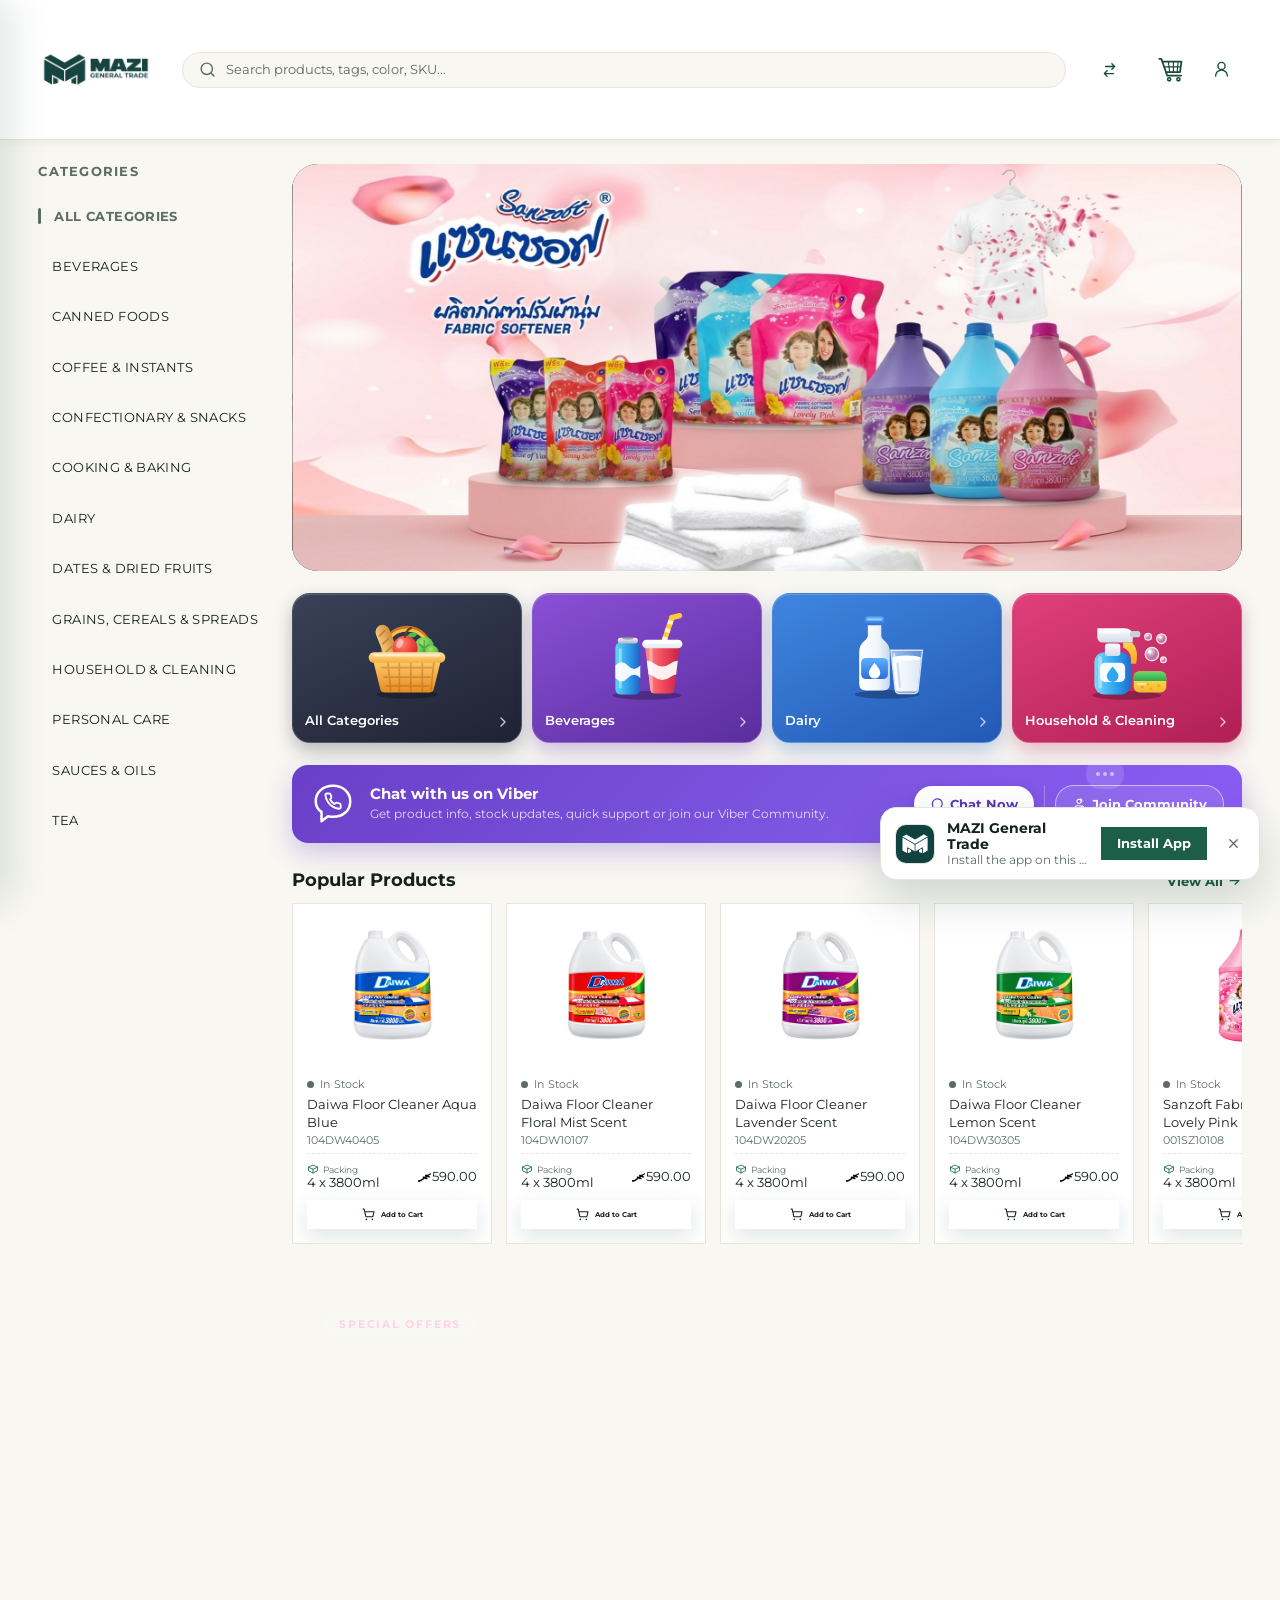
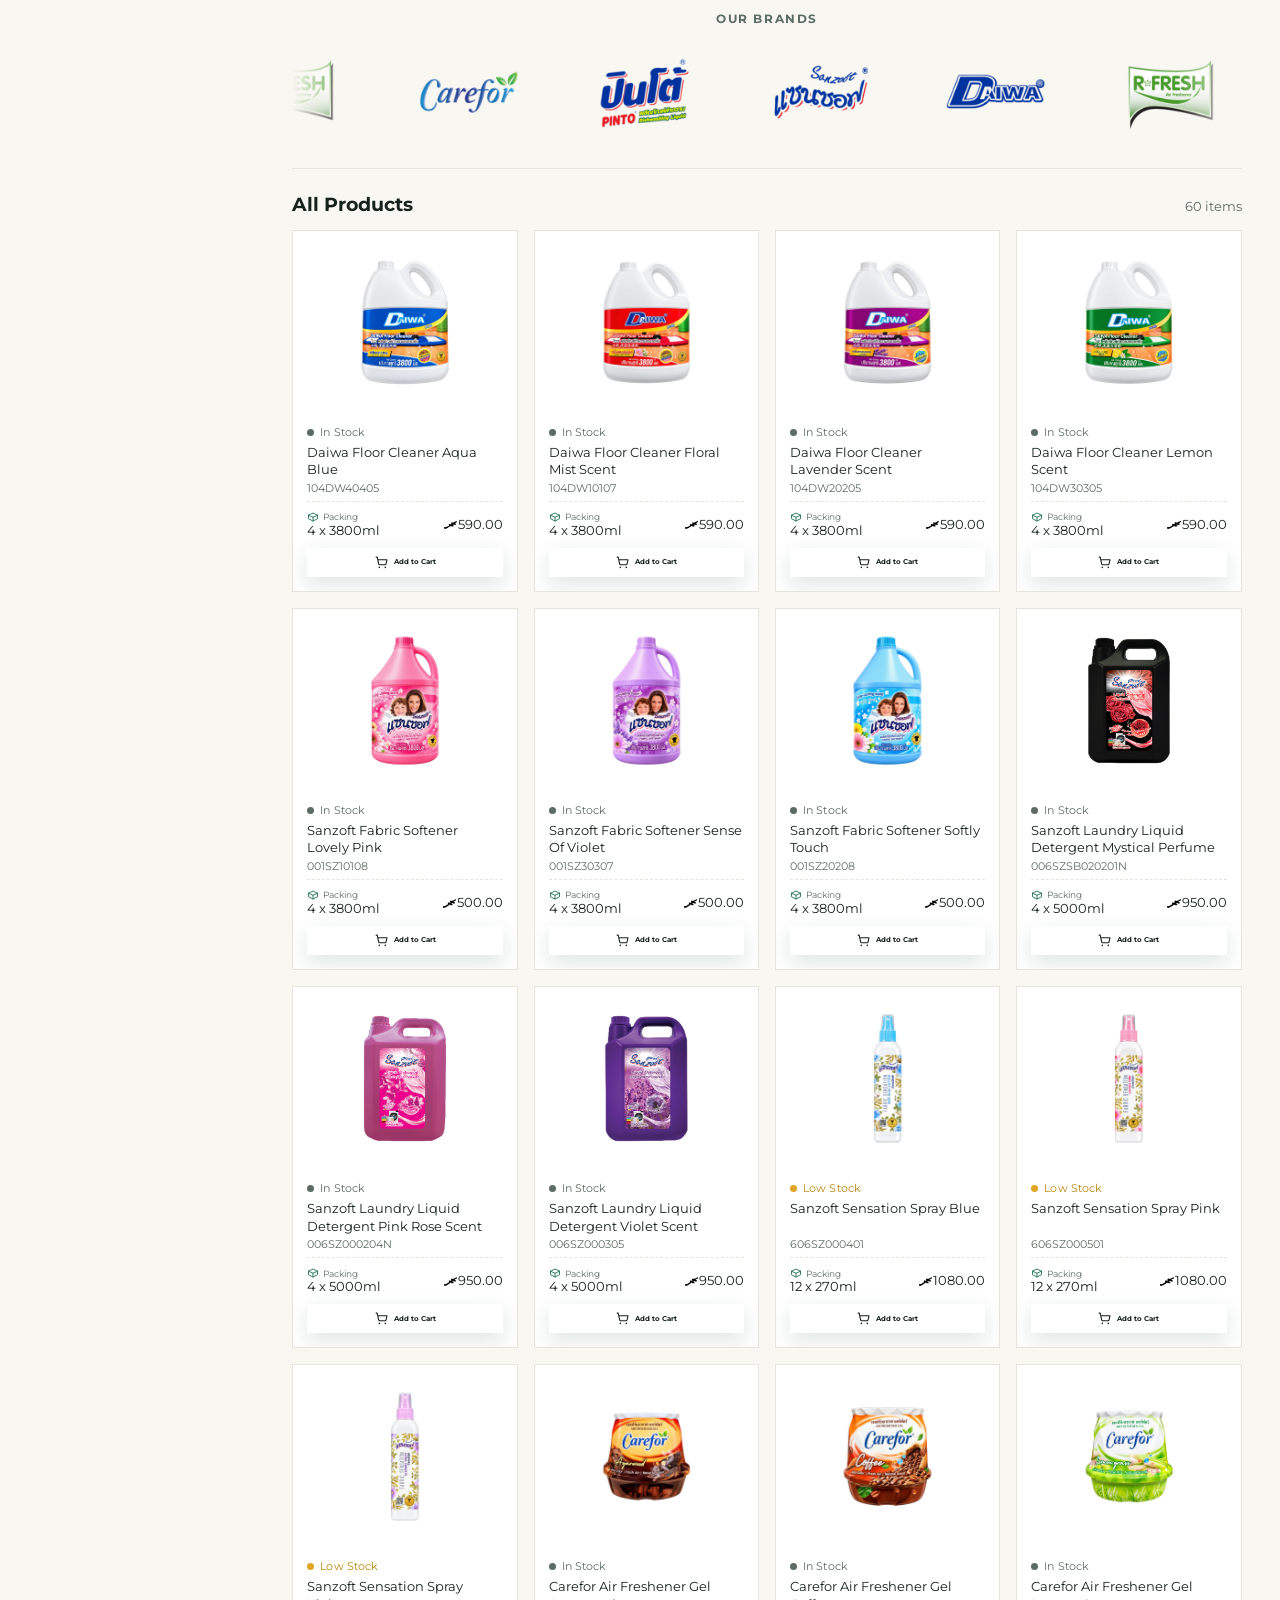
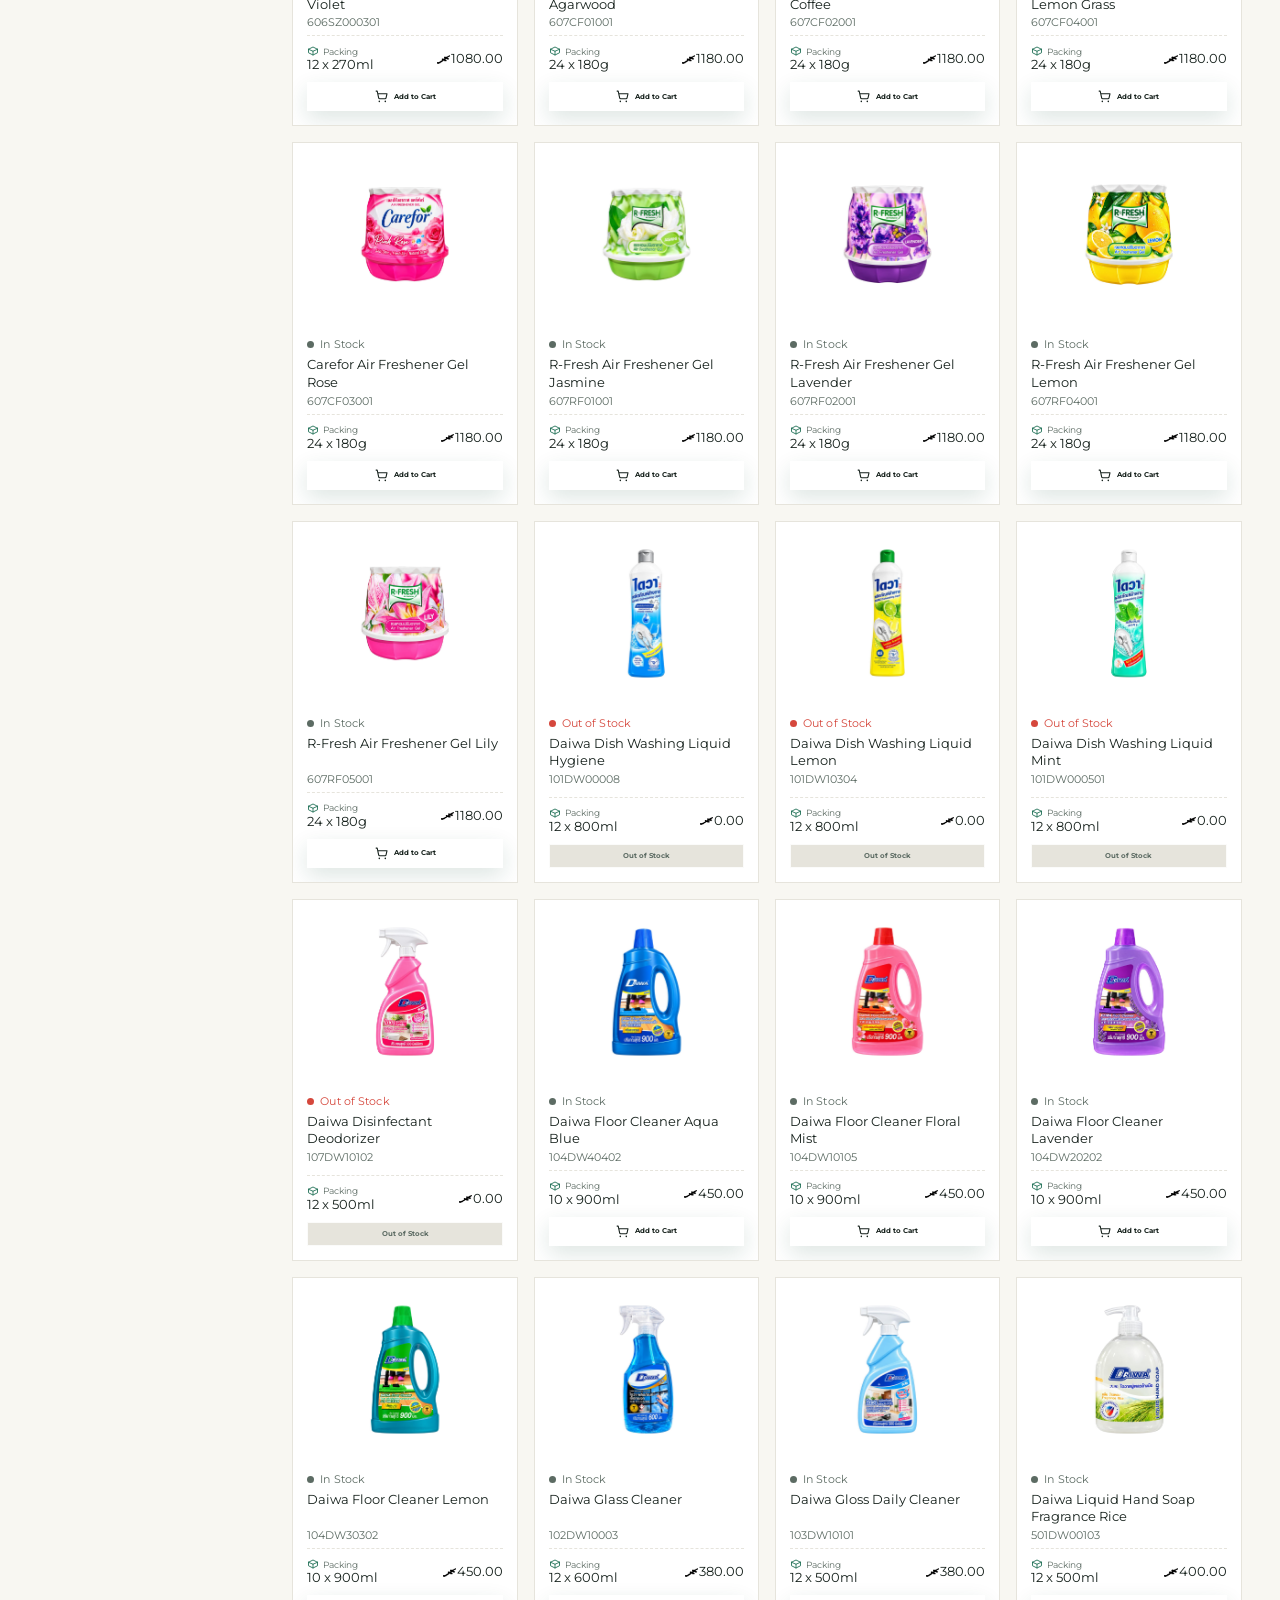
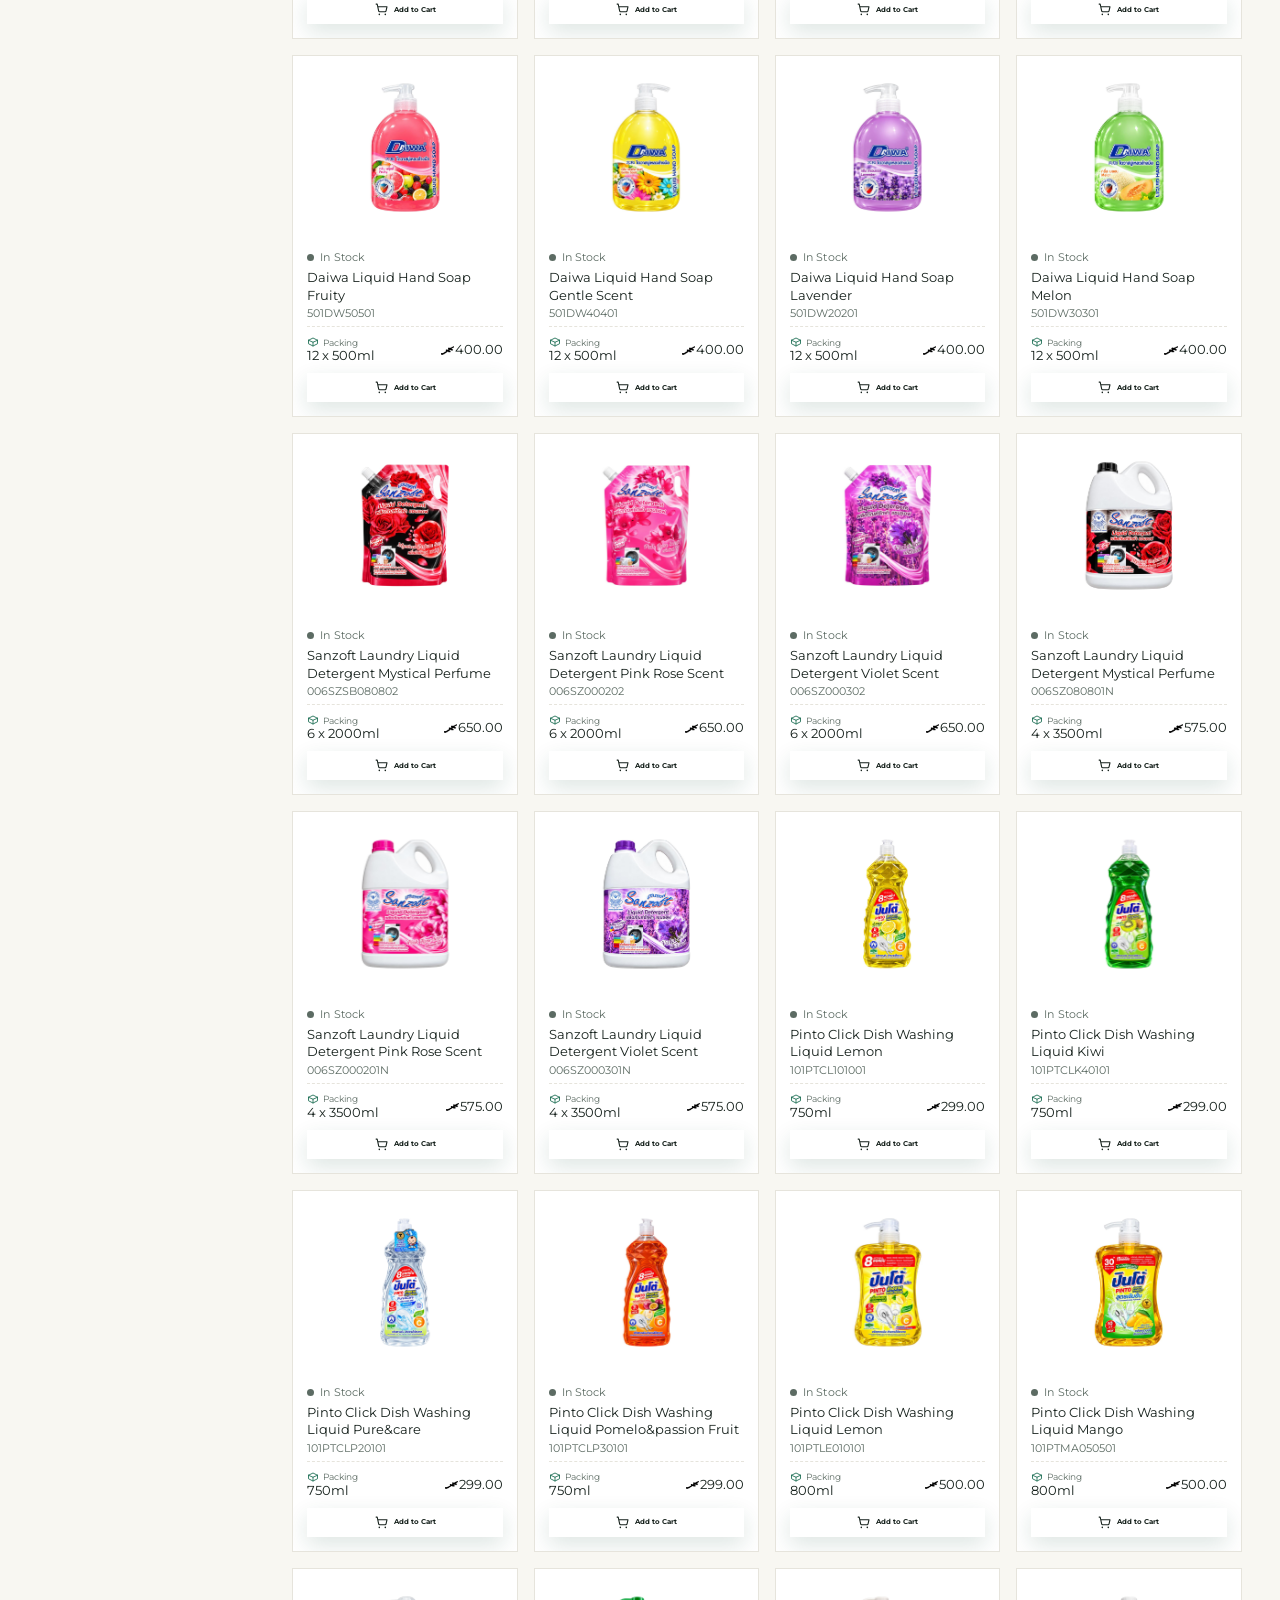
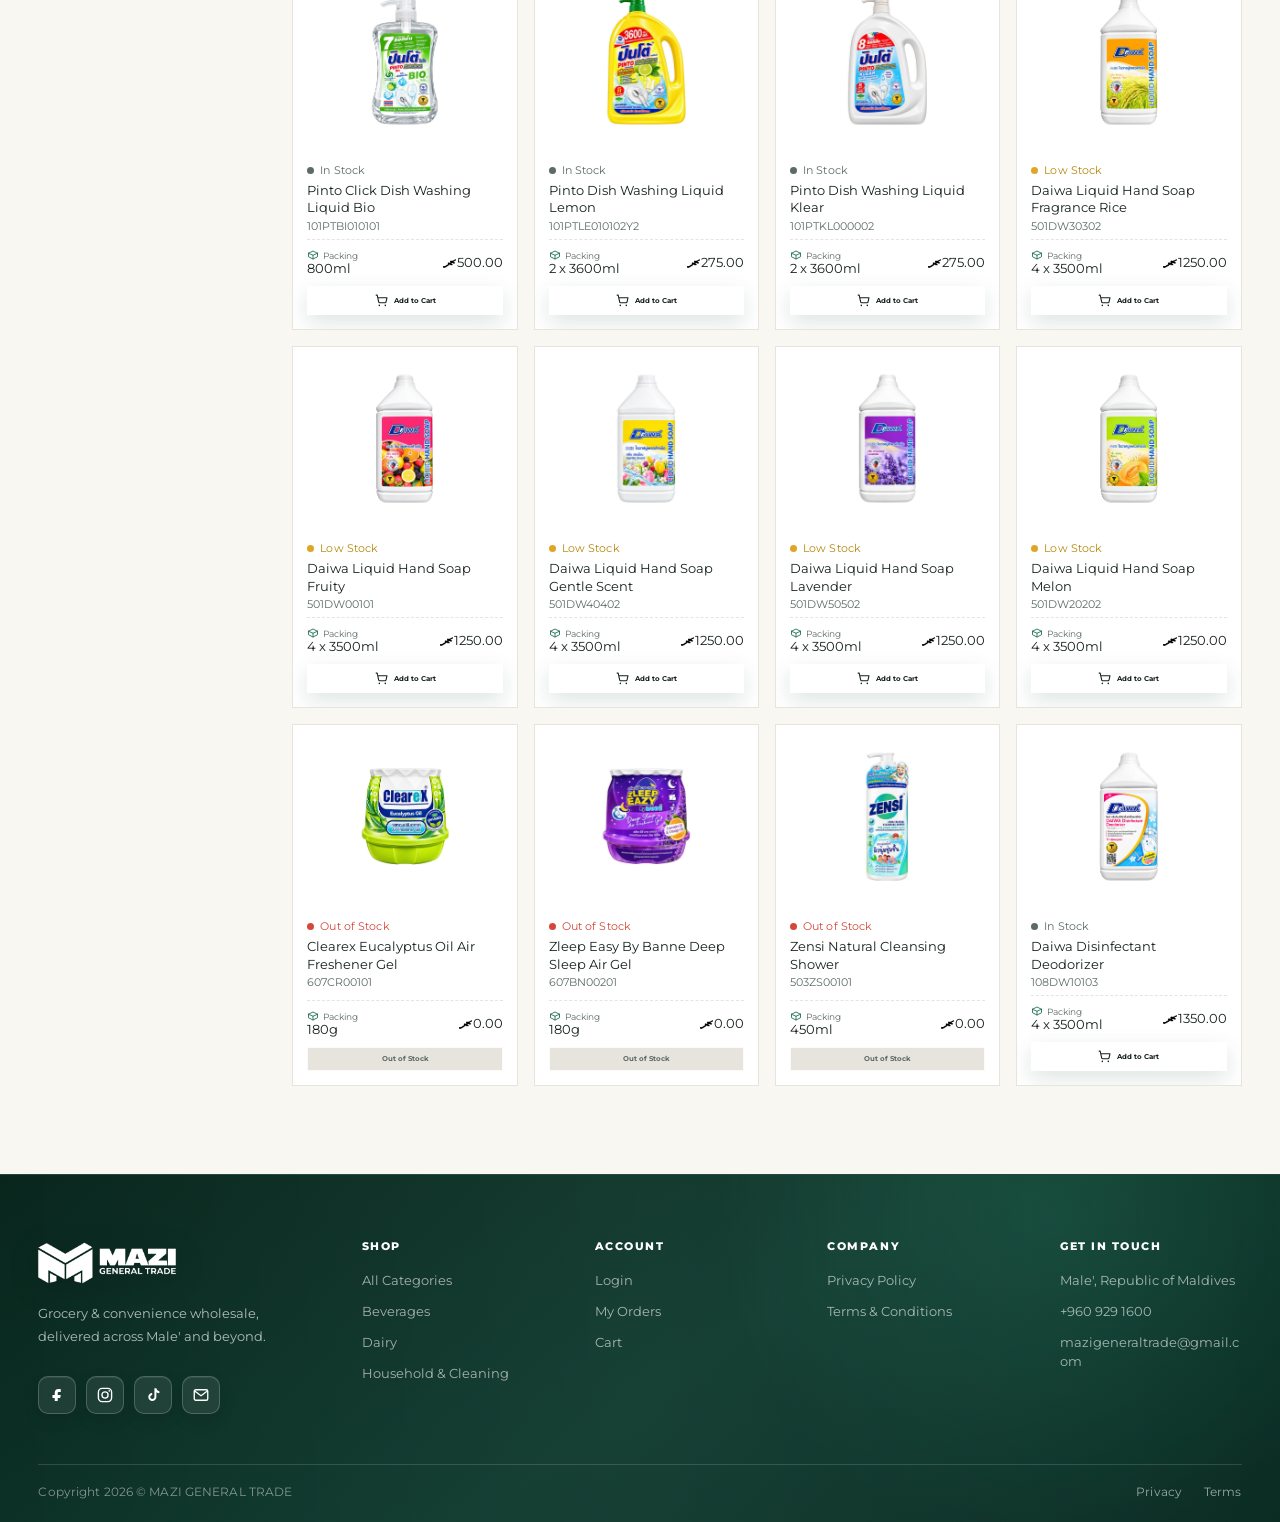
==== index.html @ 11b949a6 "Add files via upload" ====
<!DOCTYPE html>
<html lang="en">
<head>
<meta charset="UTF-8">
<script>
/* If a Google sign-in that was started from the STAFF page (/admin) comes back here
   (Supabase falls back to the site root when /admin is not in its Redirect URLs),
   send it on to /admin with the tokens BEFORE the shop's supabase client can read
   them - otherwise the staff Google account would be logged in as a shopper. */
(function () {
  try {
    var h = location.hash || '', q = location.search || '';
    if (!/[#&](access_token|refresh_token|error)=/.test(h) && !/[?&](code|error)=/.test(q)) return;
    var t = sessionStorage.getItem('mazi_admin_google_claim');
    if (!t) return;
    var age = Date.now() - Number(t);
    if (t !== '1' && !(age >= 0 && age < 10 * 60 * 1000)) { sessionStorage.removeItem('mazi_admin_google_claim'); return; }
    location.replace(location.origin + '/admin' + q + h);
  } catch (e) {}
})();
</script>

<meta name="viewport" content="width=device-width, initial-scale=1.0">
<title>MGT - Online Store</title>
<link rel="icon" type="image/png" sizes="32x32" href="img/favicon-32.png">
<link rel="icon" type="image/png" sizes="16x16" href="img/favicon-16.png">
<link rel="shortcut icon" href="favicon.ico">
<link rel="apple-touch-icon" sizes="180x180" href="img/apple-touch-icon.png">
<link rel="manifest" href="manifest.json">
<script src="install-prompt.js" defer></script>
<meta name="theme-color" content="#164B3B">
<meta name="mobile-web-app-capable" content="yes">
<meta name="apple-mobile-web-app-capable" content="yes">
<meta name="apple-mobile-web-app-status-bar-style" content="black-translucent">
<meta name="apple-mobile-web-app-title" content="MAZI">
<link rel="preconnect" href="https://fonts.googleapis.com">
<link rel="preconnect" href="https://fonts.gstatic.com" crossorigin>
<link href="https://fonts.googleapis.com/css2?family=Montserrat:wght@400;700&display=swap" rel="stylesheet" media="print" onload="this.media='all'">
<noscript><link href="https://fonts.googleapis.com/css2?family=Montserrat:wght@400;700&display=swap" rel="stylesheet"></noscript>
<link rel="stylesheet" href="style.css?v=20261001a">
</head>
<body class="has-bottom-nav">

<!-- ============ APP SPLASH LOADER (installed app only) ============ -->
<div id="pageLoader" hidden>
  <div class="loader-inner">
    <img src="img/logo-green.png" alt="MAZI" class="loader-logo">
    <div class="loader-dots">
      <span></span><span></span><span></span>
    </div>
  </div>
</div>
<script src="supabase.js" defer></script>
<script src="supabase-config.js" defer></script>
<script src="api.js?v=20261001b" defer></script>
<script src="loader.js" defer></script>

<!-- ============ NAVBAR ============ -->
<header class="navbar">
  <div class="navbar-inner">
    <div class="navbar-top">
      <div class="navbar-currency-wrap" id="navbarCurrencyWrap">
        <button type="button" class="icon-btn navbar-hamburger-btn" id="navHamburgerBtn" aria-label="Currency" aria-expanded="false">
          <svg viewBox="0 0 24 24" fill="none" stroke="currentColor" stroke-width="2" stroke-linecap="round" stroke-linejoin="round"><path d="M7 7.5h11.5m0 0L15 4m3.5 3.5L15 11"/><path d="M17 16.5H5.5m0 0L9 13m-3.5 3.5L9 20"/></svg>
        </button>
        <div class="navbar-currency-dropdown" id="navbarCurrencyDropdown">
          <div class="currency-toggle" role="group" aria-label="Currency">
            <span class="currency-toggle-thumb" aria-hidden="true"></span>
            <button type="button" class="currency-toggle-btn active" data-currency="MVR">
              <img class="cur-icon currency-toggle-icon" src="img/mvr-icon-black.png" alt="MVR">
              <span>MVR</span>
            </button>
            <button type="button" class="currency-toggle-btn" data-currency="USD"><span class="currency-toggle-icon currency-toggle-usd-icon" aria-hidden="true">$</span><span>USD</span></button>
          </div>
        </div>
      </div>
      <a href="#" class="brand">
        <img src="img/logo-green.png" alt="MAZI General Trade" class="brand-logo">
      </a>

      <div class="navbar-search-row">
        <div class="search-wrap">
          <svg viewBox="0 0 24 24" class="search-icon"><path d="M21 21l-4.35-4.35M11 19a8 8 0 100-16 8 8 0 000 16z" stroke="currentColor" stroke-width="2" fill="none" stroke-linecap="round"/></svg>
          <input type="text" id="searchInput" placeholder="Search products, tags, color, SKU..." autocomplete="off">
          <button type="button" class="search-clear" id="searchClear" aria-label="Remove search" title="Remove search" hidden><svg viewBox="0 0 24 24" fill="none" aria-hidden="true"><path d="M6 6l12 12M18 6L6 18" stroke="currentColor" stroke-width="2.6" stroke-linecap="round"/></svg></button>
        </div>
      </div>

      <div class="nav-actions">
        <button class="icon-btn" id="mobileSearchBtn" aria-label="Search">
          <svg viewBox="0 0 24 24"><path d="M21 21l-4.35-4.35M11 19a8 8 0 100-16 8 8 0 000 16z" stroke="currentColor" stroke-width="2" fill="none" stroke-linecap="round"/></svg>
        </button>
        <button class="icon-btn js-cart-btn" id="cartBtn" aria-label="Cart">
          <svg class="cart-ico" viewBox="0 0 24 24" fill="none" stroke="currentColor" stroke-linecap="round" stroke-linejoin="round" aria-hidden="true"><path d="M1.2 1.7h2l5.6 16.1h13.4"/><path d="M4.3 4.4h18.2l-1.4 10.2H7.9"/><path class="cart-grid" d="M6.1 9.5h15.4M10 4.4l1.2 10.2M14.8 4.4v10.2M19.3 4.4l-.9 10.2"/><circle cx="10.7" cy="21.4" r="1.5"/><circle cx="19.6" cy="21.4" r="1.5"/></svg>
          <span class="cart-count js-cart-count" id="cartCount">0</span>
        </button>
        <button class="login-btn js-login-btn" id="loginBtn" aria-label="Login">
          <svg viewBox="0 0 24 24"><path d="M12 12a4.5 4.5 0 100-9 4.5 4.5 0 000 9zM4.5 20.25a7.5 7.5 0 0115 0" fill="none" stroke="currentColor" stroke-width="1.7" stroke-linecap="round" stroke-linejoin="round"/></svg>
        </button>

        <div class="profile-wrap js-profile-wrap" id="profileWrap" hidden>
          <button class="profile-btn js-profile-toggle" id="profileBtn" aria-label="Account">
            <svg viewBox="0 0 24 24"><path d="M12 12a4.5 4.5 0 100-9 4.5 4.5 0 000 9zM4.5 20.25a7.5 7.5 0 0115 0" fill="none" stroke="currentColor" stroke-width="1.7" stroke-linecap="round" stroke-linejoin="round"/></svg>
          </button>
          <div class="profile-dropdown" id="profileDropdown">
            <button type="button" class="js-profile-profile-btn" id="profileProfileBtn">Profile</button>
            <div class="profile-dropdown-currency">
              <div class="currency-toggle" role="group" aria-label="Currency">
                <span class="currency-toggle-thumb" aria-hidden="true"></span>
                <button type="button" class="currency-toggle-btn active" data-currency="MVR">
                  <img class="cur-icon currency-toggle-icon" src="img/mvr-icon-black.png" alt="MVR">
                  <span>MVR</span>
                </button>
                <button type="button" class="currency-toggle-btn" data-currency="USD"><span class="currency-toggle-icon currency-toggle-usd-icon" aria-hidden="true">$</span><span>USD</span></button>
              </div>
            </div>
            <button type="button" class="js-profile-orders-btn" id="profileOrdersBtn">My Orders</button>
            <button type="button" class="js-profile-logout-btn" id="profileLogoutBtn">Logout</button>
          </div>
        </div>
      </div>
    </div>
  </div>

  <!-- ============ MOBILE SEARCH PANEL (dropdown, stays inside navbar) ============ -->
  <div class="mobile-search-backdrop" id="mobileSearchBackdrop"></div>
  <div class="mobile-search-panel" id="mobileSearchPanel">
    <div class="mobile-search-bar">
      <svg viewBox="0 0 24 24" class="search-icon"><path d="M21 21l-4.35-4.35M11 19a8 8 0 100-16 8 8 0 000 16z" stroke="currentColor" stroke-width="2" fill="none" stroke-linecap="round"/></svg>
      <input type="text" id="mobileSearchInput" placeholder="Search products, tags, color, SKU..." autocomplete="off">
      <button type="button" class="search-clear" id="mobileSearchClear" aria-label="Remove search" title="Remove search" hidden><svg viewBox="0 0 24 24" fill="none" aria-hidden="true"><path d="M6 6l12 12M18 6L6 18" stroke="currentColor" stroke-width="2.6" stroke-linecap="round"/></svg></button>
      <button class="mobile-search-close" id="mobileSearchClose" aria-label="Close">&times;</button>
    </div>
    <div class="mobile-search-body" id="mobileSearchBody"></div>
  </div>
</header>

<!-- ============ MAIN LAYOUT ============ -->
<main class="layout">

  <!-- Sidebar -->
  <aside class="sidebar" id="sidebar">
    <div class="sidebar-inner" id="sidebarInner">
      <div class="sidebar-title">Categories</div>
      <div class="sidebar-body">
        <div class="sidebar-scrollwrap" id="sidebarScrollwrap">
          <ul class="sidebar-list" id="sidebarList">
            <div class="sidebar-highlight" id="sidebarHighlight"></div>
          </ul>
        </div>
        <div class="sidebar-rail" id="sidebarRail" hidden>
          <button type="button" class="sidebar-rail-btn up" id="sidebarRailUp" aria-label="Scroll categories up">
            <svg viewBox="0 0 24 24"><path d="M6 15l6-6 6 6" fill="none" stroke="currentColor" stroke-width="2.4" stroke-linecap="round" stroke-linejoin="round"/></svg>
          </button>
          <div class="sidebar-rail-track" id="sidebarRailTrack">
            <div class="sidebar-rail-thumb" id="sidebarRailThumb"></div>
          </div>
          <button type="button" class="sidebar-rail-btn down" id="sidebarRailDown" aria-label="Scroll categories down">
            <svg viewBox="0 0 24 24"><path d="M6 9l6 6 6-6" fill="none" stroke="currentColor" stroke-width="2.4" stroke-linecap="round" stroke-linejoin="round"/></svg>
          </button>
        </div>
      </div>
    </div>
  </aside>

  <div class="content">

    <!-- Hero slideshow -->
    <section class="hero" id="hero">
      <div class="hero-track" id="heroTrack"></div>
      <div class="hero-dots" id="heroDots"></div>
    </section>

    <!-- Hero search pill (redesign) — sticks to the top on mobile while scrolling -->
    <div class="hero-search-sticky" id="heroSearchSticky">
      <div class="hero-search-bar" id="heroSearchBar" role="button" tabindex="0">
        <svg viewBox="0 0 24 24" class="search-icon"><path d="M21 21l-4.35-4.35M11 19a8 8 0 100-16 8 8 0 000 16z" stroke="currentColor" stroke-width="2" fill="none" stroke-linecap="round"/></svg>
        <span id="heroSearchBarText">Search for products, brands, or categories&hellip;</span>
        <button type="button" class="hero-search-clear" id="heroSearchClear" aria-label="Clear search" hidden>&times;</button>
      </div>
    </div>

    <!-- Quick category cards (redesign) -->
    <section class="quick-cats" id="quickCats">
      <button class="quick-cat-card" data-cat="all">
        <span class="qc-icon" aria-hidden="true"></span>
        <span class="qc-label">All Categories</span>
        <svg class="qc-chevron" viewBox="0 0 24 24"><path d="M9 6l6 6-6 6" fill="none" stroke="currentColor" stroke-width="2" stroke-linecap="round" stroke-linejoin="round"/></svg>
      </button>
      <button class="quick-cat-card" data-cat="beverages">
        <span class="qc-icon" aria-hidden="true"></span>
        <span class="qc-label">Beverages</span>
        <svg class="qc-chevron" viewBox="0 0 24 24"><path d="M9 6l6 6-6 6" fill="none" stroke="currentColor" stroke-width="2" stroke-linecap="round" stroke-linejoin="round"/></svg>
      </button>
      <button class="quick-cat-card" data-cat="dairy">
        <span class="qc-icon" aria-hidden="true"></span>
        <span class="qc-label">Dairy</span>
        <svg class="qc-chevron" viewBox="0 0 24 24"><path d="M9 6l6 6-6 6" fill="none" stroke="currentColor" stroke-width="2" stroke-linecap="round" stroke-linejoin="round"/></svg>
      </button>
      <button class="quick-cat-card" data-cat="household">
        <span class="qc-icon" aria-hidden="true"></span>
        <span class="qc-label">Household &amp; Cleaning</span>
        <svg class="qc-chevron" viewBox="0 0 24 24"><path d="M9 6l6 6-6 6" fill="none" stroke="currentColor" stroke-width="2" stroke-linecap="round" stroke-linejoin="round"/></svg>
      </button>
    </section>

    <!-- Viber CTA banner (long style — used on web + mobile) -->
    <div class="viber-cta-banner" id="homeViberCta">
      <span class="viber-cta-deco viber-cta-deco-1" aria-hidden="true"><i></i><i></i><i></i></span>
      <span class="viber-cta-deco viber-cta-deco-2" aria-hidden="true"><i></i><i></i><i></i></span>
      <div class="viber-cta-icon">
        <svg viewBox="0 0 48 48" aria-hidden="true"><path d="M24 5C13.5 5 6 11.6 6 21c0 5 2.4 8.8 6 11.2V42l6.8-5.2c1.6.4 3.4.6 5.2.6 10.5 0 18-6.6 18-16S34.5 5 24 5z" fill="none" stroke="currentColor" stroke-width="2.6" stroke-linejoin="round"/><g transform="translate(14.4 11.4) scale(.8)"><path d="M22 16.92v3a2 2 0 0 1-2.18 2 19.79 19.79 0 0 1-8.63-3.07 19.5 19.5 0 0 1-6-6 19.79 19.79 0 0 1-3.07-8.67A2 2 0 0 1 4.11 2h3a2 2 0 0 1 2 1.72c.13.96.36 1.9.7 2.81a2 2 0 0 1-.45 2.11L8.09 9.91a16 16 0 0 0 6 6l1.27-1.27a2 2 0 0 1 2.11-.45c.91.34 1.85.57 2.81.7A2 2 0 0 1 22 16.92z" fill="none" stroke="currentColor" stroke-width="2.4" stroke-linecap="round" stroke-linejoin="round"/></g></svg>
      </div>
      <div class="viber-cta-text">
        <strong>Chat with us on Viber</strong>
        <span>Get product info, stock updates, quick support<br class="viber-cta-break"> or join our Viber Community.</span>
      </div>
      <div class="viber-cta-actions">
        <a href="viber://chat?number=%2B9609291600" target="_blank" rel="noopener" class="viber-cta-btn" id="homeViberCtaBtn">
          <svg viewBox="0 0 24 24" aria-hidden="true"><path d="M21 11.5a8.5 8.5 0 0 1-8.5 8.5 8.4 8.4 0 0 1-3.8-.9L4 20l1.05-4.3A8.5 8.5 0 1 1 21 11.5z" fill="none" stroke="currentColor" stroke-width="2" stroke-linejoin="round"/></svg>
          Chat Now
        </a>
        <span class="viber-cta-divider" aria-hidden="true"></span>
        <a href="https://invite.viber.com/?g2=AQBGtxOKbXnWkVcx7ibZCjKE09D1%2Fx83cTr%2FLGp36CDHemLo2lo6euVx9GSjLWNK" target="_blank" rel="noopener" class="viber-cta-btn viber-cta-btn-secondary" id="homeViberCommunityBtn">
          <svg viewBox="0 0 24 24" aria-hidden="true"><path d="M17 20v-1.5a3.5 3.5 0 0 0-3.5-3.5h-5A3.5 3.5 0 0 0 5 18.5V20M20 20v-1.5a3.5 3.5 0 0 0-2.5-3.36M14.5 3.13a3.5 3.5 0 0 1 0 6.74M12 11a3.5 3.5 0 1 0 0-7 3.5 3.5 0 0 0 0 7z" fill="none" stroke="currentColor" stroke-width="1.8" stroke-linecap="round" stroke-linejoin="round"/></svg>
          Join Community
        </a>
      </div>
    </div>

    <!-- Popular products preview (redesign) -->
    <section class="popular-products" id="popularProductsSection">
      <div class="section-head popular-head">
        <h2>Popular Products</h2>
        <button class="view-all-link" id="popularViewAllBtn">
          View All
          <svg viewBox="0 0 24 24"><path d="M5 12h14M13 6l6 6-6 6" fill="none" stroke="currentColor" stroke-width="2" stroke-linecap="round" stroke-linejoin="round"/></svg>
        </button>
      </div>
      <div class="popular-grid" id="popularProductsGrid"></div>
    </section>

    <!-- Special offers promo banner (redesign) -->
    <section class="promo-banner" id="promoBanner">
      <div class="promo-banner-text">
        <div class="promo-eyebrow">Special Offers</div>
        <h2>Better products.<br><span>Better business.</span></h2>
        <p>Great value for your everyday needs.</p>
        <button class="promo-cta" id="promoShopBtn">
          Shop Offers
          <svg viewBox="0 0 24 24"><path d="M5 12h14M13 6l6 6-6 6" fill="none" stroke="currentColor" stroke-width="2" stroke-linecap="round" stroke-linejoin="round"/></svg>
        </button>
      </div>
      <img src="img/home/1.jpeg" alt="" class="promo-banner-img" onerror="this.remove()">
    </section>

    <!-- Brands ticker (infinite auto-scroll) -->
    <section class="brands-ticker" id="brandsTicker">
      <div class="brands-ticker-eyebrow">Our Brands</div>
      <div class="brands-ticker-viewport">
        <div class="brands-ticker-track" id="brandsTickerTrack">
          <!-- Set A -->
          <div class="brands-ticker-item"><img src="img/our brands/2.png" alt="Brand 2" onerror="this.parentElement.classList.add('img-missing')"></div>
          <div class="brands-ticker-item"><img src="img/our brands/3.png" alt="Brand 3" onerror="this.parentElement.classList.add('img-missing')"></div>
          <div class="brands-ticker-item"><img src="img/our brands/4.png" alt="Brand 4" onerror="this.parentElement.classList.add('img-missing')"></div>
          <div class="brands-ticker-item"><img src="img/our brands/5.png" alt="Brand 5" onerror="this.parentElement.classList.add('img-missing')"></div>
          <div class="brands-ticker-item"><img src="img/our brands/6.png" alt="Brand 6" onerror="this.parentElement.classList.add('img-missing')"></div>
          <!-- Set B (duplicate for seamless loop) -->
          <div class="brands-ticker-item" aria-hidden="true"><img src="img/our brands/2.png" alt="" onerror="this.parentElement.classList.add('img-missing')"></div>
          <div class="brands-ticker-item" aria-hidden="true"><img src="img/our brands/3.png" alt="" onerror="this.parentElement.classList.add('img-missing')"></div>
          <div class="brands-ticker-item" aria-hidden="true"><img src="img/our brands/4.png" alt="" onerror="this.parentElement.classList.add('img-missing')"></div>
          <div class="brands-ticker-item" aria-hidden="true"><img src="img/our brands/5.png" alt="" onerror="this.parentElement.classList.add('img-missing')"></div>
          <div class="brands-ticker-item" aria-hidden="true"><img src="img/our brands/6.png" alt="" onerror="this.parentElement.classList.add('img-missing')"></div>
          <!-- Set C (extra copy so wide screens never show a gap before the loop repeats) -->
          <div class="brands-ticker-item" aria-hidden="true"><img src="img/our brands/2.png" alt="" onerror="this.parentElement.classList.add('img-missing')"></div>
          <div class="brands-ticker-item" aria-hidden="true"><img src="img/our brands/3.png" alt="" onerror="this.parentElement.classList.add('img-missing')"></div>
          <div class="brands-ticker-item" aria-hidden="true"><img src="img/our brands/4.png" alt="" onerror="this.parentElement.classList.add('img-missing')"></div>
          <div class="brands-ticker-item" aria-hidden="true"><img src="img/our brands/5.png" alt="" onerror="this.parentElement.classList.add('img-missing')"></div>
          <div class="brands-ticker-item" aria-hidden="true"><img src="img/our brands/6.png" alt="" onerror="this.parentElement.classList.add('img-missing')"></div>
          <!-- Set D (extra copy so wide screens never show a gap before the loop repeats) -->
          <div class="brands-ticker-item" aria-hidden="true"><img src="img/our brands/2.png" alt="" onerror="this.parentElement.classList.add('img-missing')"></div>
          <div class="brands-ticker-item" aria-hidden="true"><img src="img/our brands/3.png" alt="" onerror="this.parentElement.classList.add('img-missing')"></div>
          <div class="brands-ticker-item" aria-hidden="true"><img src="img/our brands/4.png" alt="" onerror="this.parentElement.classList.add('img-missing')"></div>
          <div class="brands-ticker-item" aria-hidden="true"><img src="img/our brands/5.png" alt="" onerror="this.parentElement.classList.add('img-missing')"></div>
          <div class="brands-ticker-item" aria-hidden="true"><img src="img/our brands/6.png" alt="" onerror="this.parentElement.classList.add('img-missing')"></div>
        </div>
      </div>
    </section>

    <!-- Categories toggle (mobile) -->
    <div class="cat-toggle-bar" id="catToggleBar">
      <button class="cat-toggle-btn" id="catToggleBtn">
        <svg viewBox="0 0 24 24"><path d="M4 6h16M4 12h16M4 18h16" stroke="currentColor" stroke-width="2" stroke-linecap="round"/></svg>
        <span>Categories</span>
      </button>
      <button class="cat-offers-btn" id="wishlistBtn">
        <svg viewBox="0 0 24 24"><path d="M20 12v9H4v-9M2 7h20v5H2V7zm10 0V3H8a2 2 0 000 4h4zm0 0V3h4a2 2 0 010 4h-4z" fill="none" stroke="currentColor" stroke-width="2" stroke-linejoin="round"/></svg>
        <span>Offers</span>
      </button>
    </div>

    <!-- Results heading -->
    <div class="section-head">
      <h2 id="sectionTitle">All Products</h2>
      <span class="result-count" id="resultCount"></span>
    </div>

    <!-- Product grid -->
    <section class="product-grid" id="productGrid"></section>

    <p class="empty-state" id="emptyState" hidden>No products found.</p>

  </div>
</main>

<!-- ============ FOOTER ============ -->
<footer class="site-footer">
  <div class="footer-inner">
    <div class="footer-top">
      <div class="footer-brand">
        <img src="img/logo-white.png" alt="MAZI General Trade" class="footer-logo">
        <p class="footer-tagline">Grocery &amp; convenience wholesale, delivered across Male' and beyond.</p>
        <div class="footer-socials" aria-label="Social links">
          <a href="https://www.facebook.com/share/1CDnWrEqWU/" target="_blank" rel="noopener" class="footer-social-link" aria-label="Facebook" title="Facebook">
            <svg viewBox="0 0 24 24" aria-hidden="true"><path d="M14 8h3V4h-3c-3.3 0-5 1.9-5 5v3H6v4h3v4h4v-4h3.2l.8-4H13V9c0-.7.3-1 1-1z" fill="currentColor"/></svg>
          </a>
          <a href="https://www.instagram.com/mazigeneraltrade?stkn=ZDV2M3hqdnM3ZW14" target="_blank" rel="noopener" class="footer-social-link" aria-label="Instagram" title="Instagram">
            <svg viewBox="0 0 24 24" aria-hidden="true"><rect x="3.2" y="3.2" width="17.6" height="17.6" rx="5" fill="none" stroke="currentColor" stroke-width="1.8"/><circle cx="12" cy="12" r="4.1" fill="none" stroke="currentColor" stroke-width="1.8"/><circle cx="17.7" cy="6.5" r="1.1" fill="currentColor"/></svg>
          </a>
          <a href="https://www.tiktok.com/@mazi.general.trad?_r=1&_t=ZS-99wRrGJlxm4" target="_blank" rel="noopener" class="footer-social-link" aria-label="TikTok" title="TikTok">
            <svg viewBox="0 0 24 24" aria-hidden="true"><path d="M16.5 3c.4 2.2 1.8 3.6 4 3.9v2.6c-1.4 0-2.8-.4-4-1.2v6.3c0 3-2.4 5.4-5.4 5.4S5.7 17.6 5.7 14.6c0-2.9 2.3-5.3 5.2-5.4v2.7c-1.4.1-2.5 1.3-2.5 2.7 0 1.5 1.2 2.7 2.7 2.7s2.8-1.2 2.8-2.7V3h2.6z" fill="currentColor"/></svg>
          </a>
          <a href="mailto:mazigeneraltrade@gmail.com" class="footer-social-link" aria-label="Email" title="Email">
            <svg viewBox="0 0 24 24" aria-hidden="true"><rect x="3" y="5" width="18" height="14" rx="2" fill="none" stroke="currentColor" stroke-width="1.8"/><path d="m4 7 8 6 8-6" fill="none" stroke="currentColor" stroke-width="1.8" stroke-linecap="round" stroke-linejoin="round"/></svg>
          </a>
        </div>
      </div>

      <div class="footer-col">
        <h4>Shop</h4>
        <ul>
          <li><a href="#" data-footer-cat="all">All Categories</a></li>
          <li><a href="#" data-footer-cat="beverages">Beverages</a></li>
          <li><a href="#" data-footer-cat="dairy">Dairy</a></li>
          <li><a href="#" data-footer-cat="household">Household &amp; Cleaning</a></li>
        </ul>
      </div>

      <div class="footer-col">
        <h4>Account</h4>
        <ul>
          <li><a href="#" id="footerLoginLink">Login</a></li>
          <li><a href="#" id="footerOrdersLink">My Orders</a></li>
          <li><a href="#" id="footerCartLink">Cart</a></li>
        </ul>
      </div>

      <div class="footer-col">
        <h4>Company</h4>
        <ul>
          <li><a href="privacy.html">Privacy Policy</a></li>
          <li><a href="terms.html">Terms &amp; Conditions</a></li>
        </ul>
      </div>

      <div class="footer-col">
        <h4>Get in Touch</h4>
        <ul class="footer-contact">
          <li>Male', Republic of Maldives</li>
          <li><a href="tel:+9609291600">+960 929 1600</a></li>
          <li><a href="mailto:mazigeneraltrade@gmail.com">mazigeneraltrade@gmail.com</a></li>
        </ul>
      </div>
    </div>

    <div class="footer-bottom">
      <span>Copyright 2026 © MAZI GENERAL TRADE</span>
      <div class="footer-bottom-links">
        <a href="privacy.html">Privacy</a>
        <a href="terms.html">Terms</a>
      </div>
    </div>
  </div>
</footer>

<!-- ============ CART DRAWER ============ -->
<div class="drawer-backdrop" id="drawerBackdrop"></div>
<aside class="cart-drawer" id="cartDrawer">
  <div class="drawer-head">
    <h3>Your Cart <span class="cart-item-count" id="cartItemCount"></span></h3>
    <button id="closeCart" aria-label="Close">&times;</button>
  </div>
  <div class="drawer-body" id="cartItems"></div>
  <div class="drawer-foot">
    <div class="drawer-subtotal">
      <span>Subtotal</span>
      <strong id="cartSubtotal"><img class="cur-icon" src="img/mvr-icon-black.png" alt="MVR">0.00</strong>
    </div>
    <button class="checkout-btn" id="checkoutBtn">Checkout</button>
  </div>
</aside>

<!-- ============ MOBILE SIDEBAR MENU ============ -->
<div class="menu-backdrop" id="menuBackdrop"></div>
<aside class="mobile-menu" id="mobileMenu">
  <div class="drawer-head">
    <h3>Categories</h3>
    <button id="closeMenu" aria-label="Close">&times;</button>
  </div>
  <div class="mobile-menu-body">
    <ul class="sidebar-list" id="mobileMenuList">
      <div class="sidebar-highlight" id="mobileMenuHighlight"></div>
    </ul>
  </div>
</aside>

<!-- ============ MOBILE PROFILE MENU ============ -->
<div class="menu-backdrop" id="profileMenuBackdrop"></div>
<aside class="profile-menu" id="profileMenu">
  <div class="profile-menu-handle"></div>
  <div class="profile-menu-head">
    <button id="closeProfileMenu" class="profile-menu-back" aria-label="Back to store">
      <svg viewBox="0 0 24 24"><path d="M19 12H5M12 19l-7-7 7-7" fill="none" stroke="currentColor" stroke-width="2" stroke-linecap="round" stroke-linejoin="round"/></svg>
      <span>Back to store</span>
    </button>
  </div>
  <div class="profile-menu-body">
    <div class="pm-hero">
      <span class="pm-avatar" id="pmAvatar" aria-hidden="true">?</span>
      <div class="pm-hero-text">
        <p class="pm-hero-name" id="pmHeroName">My Account</p>
        <p class="pm-hero-sub" id="pmHeroEmail"></p>
      </div>
    </div>

    <div class="pm-group">
      <button type="button" id="pmProfileBtn">
        <span class="pm-row-icon"><svg viewBox="0 0 24 24"><path d="M12 12a4.5 4.5 0 100-9 4.5 4.5 0 000 9zM4.5 20.25a7.5 7.5 0 0115 0" fill="none" stroke="currentColor" stroke-width="1.8" stroke-linecap="round" stroke-linejoin="round"/></svg></span>
        <span class="pm-row-label">Profile</span>
        <svg class="pm-row-chevron" viewBox="0 0 24 24"><path d="M9 6l6 6-6 6" fill="none" stroke="currentColor" stroke-width="2" stroke-linecap="round" stroke-linejoin="round"/></svg>
      </button>
      <button type="button" id="pmOrdersBtn">
        <span class="pm-row-icon"><svg viewBox="0 0 24 24"><path d="M9 5H7a2 2 0 00-2 2v12a2 2 0 002 2h10a2 2 0 002-2V7a2 2 0 00-2-2h-2M9 5a2 2 0 002 2h2a2 2 0 002-2M9 5a2 2 0 012-2h2a2 2 0 012 2m-5 8h6m-6 4h4" fill="none" stroke="currentColor" stroke-width="1.8" stroke-linecap="round" stroke-linejoin="round"/></svg></span>
        <span class="pm-row-label">My Orders</span>
        <svg class="pm-row-chevron" viewBox="0 0 24 24"><path d="M9 6l6 6-6 6" fill="none" stroke="currentColor" stroke-width="2" stroke-linecap="round" stroke-linejoin="round"/></svg>
      </button>
    </div>

    <div class="pm-group">
      <button type="button" id="pmLogoutBtn">
        <span class="pm-row-icon"><svg viewBox="0 0 24 24"><path d="M9 21H5a2 2 0 01-2-2V5a2 2 0 012-2h4M16 17l5-5-5-5M21 12H9" fill="none" stroke="currentColor" stroke-width="1.8" stroke-linecap="round" stroke-linejoin="round"/></svg></span>
        <span class="pm-row-label">Logout</span>
      </button>
    </div>
  </div>
</aside>

<!-- ============ MOBILE BOTTOM NAV ============ -->
<nav class="bottom-nav" aria-label="Main">
  <button class="bn-item active" data-action="home">
    <svg viewBox="0 0 24 24"><path d="M12 3.2L3 11v10h6.2v-6.4h5.6V21H21V11z" fill="none" stroke="currentColor" stroke-width="2" stroke-linejoin="round"/></svg>
    <span>Home</span>
  </button>
  <button class="bn-item" data-action="categories">
    <svg viewBox="0 0 24 24"><rect x="3.6" y="3.6" width="7" height="7" rx="1.8" fill="none" stroke="currentColor" stroke-width="2"/><rect x="13.4" y="3.6" width="7" height="7" rx="1.8" fill="none" stroke="currentColor" stroke-width="2"/><rect x="3.6" y="13.4" width="7" height="7" rx="1.8" fill="none" stroke="currentColor" stroke-width="2"/><rect x="13.4" y="13.4" width="7" height="7" rx="1.8" fill="none" stroke="currentColor" stroke-width="2"/></svg>
    <span>Categories</span>
  </button>
  <button class="bn-item" data-action="orders">
    <span class="bn-icon-wrap">
      <svg viewBox="0 0 24 24"><path d="M9 5H7a2 2 0 00-2 2v12a2 2 0 002 2h10a2 2 0 002-2V7a2 2 0 00-2-2h-2M9 5a2 2 0 002 2h2a2 2 0 002-2M9 5a2 2 0 012-2h2a2 2 0 012 2m-5 8h6m-6 4h4" fill="none" stroke="currentColor" stroke-width="2" stroke-linecap="round" stroke-linejoin="round"/></svg>
      <span class="bn-badge js-orders-notif-count" id="bnOrdersCount" hidden>0</span>
    </span>
    <span>Orders</span>
  </button>
  <button class="bn-item" data-action="profile">
    <svg viewBox="0 0 24 24"><path d="M12 12a4.5 4.5 0 100-9 4.5 4.5 0 000 9zM4.5 20.25a7.5 7.5 0 0115 0" fill="none" stroke="currentColor" stroke-width="2" stroke-linecap="round" stroke-linejoin="round"/></svg>
    <span>Profile</span>
  </button>
</nav>

<!-- Toast -->
<div class="toast" id="toast"></div>

<!-- ============ INSTALL APP BANNER ============
     A small nag banner (bottom-right on desktop, full-width bar on
     mobile) that offers to install the PWA, similar to a browser's own
     "install this app" prompt. Separate from the manual "How to
     Install?" guide modal above — that one only opens when tapped;
     this one appears on its own after a short delay and can be
     dismissed. See installBannerShow()/installBannerDismiss() in
     install-prompt.js. -->
<div class="install-banner" id="installBanner" role="dialog" aria-label="Install MAZI General Trade app" hidden>
  <img src="img/favicon.png" alt="" class="install-banner-icon">
  <div class="install-banner-text">
    <strong>MAZI General Trade</strong>
    <span>Install the app on this device</span>
  </div>
  <button type="button" class="install-banner-cta" id="installBannerCta">Install App</button>
  <button type="button" class="install-banner-close" id="installBannerClose" aria-label="Dismiss">
    <svg viewBox="0 0 24 24"><path d="M6 6l12 12M18 6L6 18" fill="none" stroke="currentColor" stroke-width="2" stroke-linecap="round"/></svg>
  </button>
</div>

<!-- Order status notifications (glass popups) -->
<div class="order-notif-stack" id="orderNotifStack" aria-live="polite"></div>

<!-- ============ AUTH MODAL (free email + password login) ============ -->
<div class="auth-backdrop" id="authBackdrop"></div>
<div class="auth-modal" id="authModal">
  <div class="auth-card-wrap">
    <div class="auth-card auth-card-login">
    <button class="auth-close" id="authClose" aria-label="Close">
      <svg viewBox="0 0 24 24" width="16" height="16"><path d="M6 6l12 12M18 6L6 18" fill="none" stroke="currentColor" stroke-width="2.2" stroke-linecap="round"/></svg>
    </button>
    <div class="auth-card-scroll">

    <div class="auth-head">
      <div class="auth-head-row">
        <span class="auth-head-icon">
          <svg viewBox="0 0 24 24" width="17" height="17"><rect x="3" y="5" width="18" height="14" rx="2" fill="none" stroke="currentColor" stroke-width="1.7"/><path d="m4 7 8 6 8-6" fill="none" stroke="currentColor" stroke-width="1.7" stroke-linecap="round" stroke-linejoin="round"/></svg>
        </span>
        <h2 id="authTitle">Sign In</h2>
      </div>
      <p id="authSubtitle">Sign in with your email</p>
    </div>

    <button type="button" class="auth-google-btn" id="authGoogleBtn">
      <svg viewBox="0 0 48 48" width="18" height="18" aria-hidden="true">
        <path fill="#FFC107" d="M43.6 20.5H42V20H24v8h11.3C33.7 32.9 29.3 36 24 36c-6.6 0-12-5.4-12-12s5.4-12 12-12c3.1 0 5.9 1.2 8 3.1l5.7-5.7C34.5 6.1 29.5 4 24 4 12.9 4 4 12.9 4 24s8.9 20 20 20 20-8.9 20-20c0-1.3-.1-2.7-.4-3.5z"/>
        <path fill="#FF3D00" d="M6.3 14.7l6.6 4.8C14.6 15.9 18.9 13 24 13c3.1 0 5.9 1.2 8 3.1l5.7-5.7C34.5 6.1 29.5 4 24 4c-7.5 0-14 4.2-17.7 10.7z"/>
        <path fill="#4CAF50" d="M24 44c5.4 0 10.3-2.1 14-5.5l-6.5-5.5C29.4 34.9 26.8 36 24 36c-5.3 0-9.7-3.1-11.3-7.5l-6.6 5.1C9.9 39.6 16.4 44 24 44z"/>
        <path fill="#1976D2" d="M43.6 20.5H42V20H24v8h11.3c-.8 2.3-2.3 4.2-4.3 5.5l6.5 5.5C40.3 36.4 44 31 44 24c0-1.3-.1-2.7-.4-3.5z"/>
      </svg>
      <span>Continue with Google</span>
    </button>
    <div class="auth-or-divider"><span>or</span></div>

    <form id="emailAuthForm" class="auth-form">
      <!-- Honeypot — invisible to real users (off-screen, no label, tabindex -1),
           but bots that auto-fill every field will fill this one. If it has a
           value on submit, script.js quietly blocks the request. -->
      <div style="position:absolute;left:-9999px;top:-9999px;height:0;width:0;overflow:hidden;" aria-hidden="true">
        <label for="authWebsiteHoneypot">Website</label>
        <input type="text" id="authWebsiteHoneypot" name="website" tabindex="-1" autocomplete="off">
      </div>
      <label class="auth-field" id="emailField">
        <span>Email address</span>
        <input type="email" id="authEmailInput" autocomplete="email" placeholder="you@example.com" required>
        <small class="field-error" id="emailError" hidden>Please enter a valid email address.</small>
      </label>
      <label class="auth-field" id="passwordField">
        <span>Password</span>
        <div class="auth-password-wrap">
          <input type="password" id="authPasswordInput" autocomplete="current-password" minlength="6" placeholder="At least 6 characters" required>
          <button type="button" class="auth-eye-btn" id="authPasswordToggle" aria-label="Show password">
            <svg class="eye-open" viewBox="0 0 24 24" fill="none" stroke="currentColor" stroke-width="1.8" stroke-linecap="round" stroke-linejoin="round" aria-hidden="true"><path d="M2 12s3.5-6 10-6 10 6 10 6-3.5 6-10 6S2 12 2 12Z"></path><circle cx="12" cy="12" r="3"></circle></svg>
            <svg class="eye-closed" viewBox="0 0 24 24" fill="none" stroke="currentColor" stroke-width="1.8" stroke-linecap="round" stroke-linejoin="round" aria-hidden="true"><path d="M3 3l18 18"></path><path d="M10.6 6.2A10.8 10.8 0 0 1 12 6c6.5 0 10 6 10 6a18.5 18.5 0 0 1-3.1 3.8"></path><path d="M6.2 6.2C3.5 8 2 12 2 12s3.5 6 10 6a10.8 10.8 0 0 0 3.4-.5"></path></svg>
          </button>
        </div>
        <small class="field-error" id="passwordError" hidden>Password must be at least 6 characters.</small>
      </label>
      <div class="auth-forgot-row" id="authForgotRow">
        <button type="button" class="auth-forgot-btn" id="authForgotBtn">Forgot password?</button>
      </div>
      <label class="auth-field" id="authMobileField" hidden>
        <span>Mobile number (+960) <strong aria-hidden="true">*</strong></span>
        <div class="auth-mobile-wrap">
          <span class="auth-mobile-prefix">+960</span>
          <input type="tel" inputmode="numeric" pattern="[0-9]*" maxlength="7" placeholder="7xxxxxx" id="authMobileInput" autocomplete="tel-national" required>
        </div>
        <small class="field-error" id="authMobileError" hidden>Enter a valid 7-digit Maldives number.</small>
      </label>
      <button type="submit" class="auth-submit-btn" id="emailAuthSubmit">Sign In</button>
      <p class="auth-terms" id="authTerms">
        By continuing, you agree to our <span class="auth-terms-links"><a href="terms.html" target="_blank" rel="noopener">Terms</a> &amp; <a href="privacy.html" target="_blank" rel="noopener">Privacy Policy</a></span>
      </p>
      <p class="auth-switch"><span id="authSwitchPrompt">New here?</span> <button type="button" id="authModeToggle">Create an account</button></p>
    </form>

    <!-- Email confirmation states (check inbox / confirmed / expired) — shown by showAuthVerify() in script.js -->
    <div class="auth-verify" id="authVerify" data-state="sent" hidden aria-live="polite">
      <div class="auth-verify-icon" id="authVerifyIcon" aria-hidden="true"></div>
      <h2 class="auth-verify-title" id="authVerifyTitle">Check your inbox</h2>
      <p class="auth-verify-text" id="authVerifyText"></p>
      <button type="button" class="auth-submit-btn auth-verify-primary" id="authVerifyPrimary">Go to Sign In</button>
      <button type="button" class="auth-verify-resend" id="authVerifyResend">Resend email</button>
      <p class="auth-verify-status" id="authVerifyStatus" hidden></p>
      <p class="auth-verify-hint" id="authVerifyHint">Can't find it? Check your Spam or Promotions folder.</p>
    </div>

    <!-- Forgot password: ask for the email, then showAuthVerify('resetSent') takes over -->
    <div class="auth-verify auth-panel" id="authForgot" hidden>
      <div class="auth-verify-icon" aria-hidden="true">
        <svg viewBox="0 0 24 24" width="30" height="30" fill="none" stroke="currentColor" stroke-width="1.7" stroke-linecap="round" stroke-linejoin="round"><circle cx="8" cy="15" r="4"/><path d="M10.8 12.2 20 3"/><path d="m16 7 3 3"/><path d="m14 9 2 2"/></svg>
      </div>
      <h2 class="auth-verify-title">Forgot password?</h2>
      <p class="auth-verify-text">Enter your email and we'll send you a link to set a new password.</p>
      <form class="auth-panel-form" id="authForgotForm" novalidate>
        <label class="auth-field" id="authForgotField">
          <span>Email address</span>
          <input type="email" id="authForgotEmail" autocomplete="email" placeholder="you@example.com" required>
          <small class="field-error" id="authForgotError" hidden></small>
        </label>
        <button type="submit" class="auth-submit-btn" id="authForgotSubmit">Send reset link</button>
      </form>
      <button type="button" class="auth-verify-resend" id="authForgotBack">Back to Sign In</button>
    </div>

    <!-- Set a new password: shown when the shopper opens the link from the reset email -->
    <div class="auth-verify auth-panel" id="authNewPass" hidden>
      <div class="auth-verify-icon" aria-hidden="true">
        <svg viewBox="0 0 24 24" width="30" height="30" fill="none" stroke="currentColor" stroke-width="1.7" stroke-linecap="round" stroke-linejoin="round"><rect x="4" y="10.5" width="16" height="10" rx="2"/><path d="M8 10.5V8a4 4 0 0 1 8 0v2.5"/></svg>
      </div>
      <h2 class="auth-verify-title">Set a new password</h2>
      <p class="auth-verify-text">Choose a new password for your MAZI account.</p>
      <form class="auth-panel-form" id="authNewPassForm" novalidate>
        <label class="auth-field" id="authNewPassField">
          <span>New password</span>
          <div class="auth-password-wrap">
            <input type="password" id="authNewPassInput" autocomplete="new-password" minlength="6" placeholder="At least 6 characters" required>
            <button type="button" class="auth-eye-btn" data-eye-toggle aria-label="Show password">
              <svg class="eye-open" viewBox="0 0 24 24" fill="none" stroke="currentColor" stroke-width="1.8" stroke-linecap="round" stroke-linejoin="round" aria-hidden="true"><path d="M2 12s3.5-6 10-6 10 6 10 6-3.5 6-10 6S2 12 2 12Z"></path><circle cx="12" cy="12" r="3"></circle></svg>
              <svg class="eye-closed" viewBox="0 0 24 24" fill="none" stroke="currentColor" stroke-width="1.8" stroke-linecap="round" stroke-linejoin="round" aria-hidden="true"><path d="M3 3l18 18"></path><path d="M10.6 6.2A10.8 10.8 0 0 1 12 6c6.5 0 10 6 10 6a18.5 18.5 0 0 1-3.1 3.8"></path><path d="M6.2 6.2C3.5 8 2 12 2 12s3.5 6 10 6a10.8 10.8 0 0 0 3.4-.5"></path></svg>
            </button>
          </div>
        </label>
        <label class="auth-field" id="authNewPassConfirmField">
          <span>Confirm password</span>
          <div class="auth-password-wrap">
            <input type="password" id="authNewPassConfirm" autocomplete="new-password" minlength="6" placeholder="Re-enter your password" required>
            <button type="button" class="auth-eye-btn" data-eye-toggle aria-label="Show password">
              <svg class="eye-open" viewBox="0 0 24 24" fill="none" stroke="currentColor" stroke-width="1.8" stroke-linecap="round" stroke-linejoin="round" aria-hidden="true"><path d="M2 12s3.5-6 10-6 10 6 10 6-3.5 6-10 6S2 12 2 12Z"></path><circle cx="12" cy="12" r="3"></circle></svg>
              <svg class="eye-closed" viewBox="0 0 24 24" fill="none" stroke="currentColor" stroke-width="1.8" stroke-linecap="round" stroke-linejoin="round" aria-hidden="true"><path d="M3 3l18 18"></path><path d="M10.6 6.2A10.8 10.8 0 0 1 12 6c6.5 0 10 6 10 6a18.5 18.5 0 0 1-3.1 3.8"></path><path d="M6.2 6.2C3.5 8 2 12 2 12s3.5 6 10 6a10.8 10.8 0 0 0 3.4-.5"></path></svg>
            </button>
          </div>
        </label>
        <small class="field-error" id="authNewPassError" hidden></small>
        <button type="submit" class="auth-submit-btn" id="authNewPassSubmit">Update password</button>
      </form>
    </div>

  </div>
  </div>
  </div>
</div>

<!-- ============ COMPLETE YOUR PROFILE (shown once, right after a shopper's very first sign-in — Google or email — before the "Welcome" success animation) ============ -->
<div class="auth-modal" id="onboardModal">
  <div class="auth-card-wrap">
    <div class="auth-card auth-card-login">
    <div class="auth-card-scroll">

    <div class="auth-head">
      <div class="auth-head-row">
        <span class="auth-head-icon">
          <svg viewBox="0 0 24 24" width="17" height="17"><circle cx="12" cy="8" r="4" fill="none" stroke="currentColor" stroke-width="1.7"/><path d="M4 20c0-4 4-6 8-6s8 2 8 6" fill="none" stroke="currentColor" stroke-width="1.7" stroke-linecap="round"/></svg>
        </span>
        <h2>Complete your profile</h2>
      </div>
      <p>Just a few details so we can get your orders to you.</p>
    </div>

    <form id="onboardForm" class="auth-form" novalidate>
      <label class="auth-field" id="onboardNameField">
        <span>Full name</span>
        <input type="text" id="onboardName" autocomplete="name" placeholder="Your name" required>
        <small class="field-error" id="onboardNameError" hidden>Please enter your name.</small>
      </label>
      <label class="auth-field" id="onboardMobileField">
        <span>Mobile number (+960)</span>
        <div class="auth-mobile-wrap">
          <span class="auth-mobile-prefix">+960</span>
          <input type="tel" inputmode="numeric" pattern="[0-9]*" maxlength="7" placeholder="7xxxxxx" id="onboardMobile" autocomplete="tel-national" required>
        </div>
        <small class="field-error" id="onboardMobileError" hidden>Enter a valid 7-digit Maldives number.</small>
      </label>
      <label class="auth-field" id="onboardAtollField">
        <span>Atoll</span>
        <select id="onboardAtoll" required></select>
      </label>
      <label class="auth-field" id="onboardCityField">
        <span>Island / City</span>
        <input type="text" id="onboardCity" placeholder="e.g. Male', Hulhumale'" required>
        <small class="field-error" id="onboardCityError" hidden>Please enter your island or city.</small>
      </label>

      <!-- Account type / business name removed from onboarding: shoppers add a company
           account later in Profile → My Accounts. Kept hidden so existing scripts keep working. -->
      <div id="onboardLegacyAccount" hidden style="display:none" aria-hidden="true">
      <div class="co-tabs" id="onboardTypeTabs">
        <button type="button" class="co-tab active" data-account-type="residence">
          <span class="co-tab-title">
            <svg class="co-tab-icon" viewBox="0 0 24 24"><circle cx="12" cy="8" r="4" fill="none" stroke="currentColor" stroke-width="1.7"/><path d="M4 20c0-4 4-6 8-6s8 2 8 6" fill="none" stroke="currentColor" stroke-width="1.7" stroke-linecap="round"/></svg>
            Individual
          </span>
          <span class="co-tab-sub">Shopping for myself / my household</span>
        </button>
        <button type="button" class="co-tab" data-account-type="business">
          <span class="co-tab-title">
            <svg class="co-tab-icon" viewBox="0 0 24 24"><path d="M4 21V8l8-5 8 5v13" fill="none" stroke="currentColor" stroke-width="1.7" stroke-linejoin="round"/><path d="M9 21v-6h6v6" fill="none" stroke="currentColor" stroke-width="1.7"/></svg>
            Company / Wholesaler
          </span>
          <span class="co-tab-sub">Buying for a shop or business</span>
        </button>
      </div>

      <label class="auth-field" id="onboardBusinessField" hidden>
        <span>Business / shop name</span>
        <input type="text" id="onboardBusinessName" placeholder="Your business name">
        <small class="field-error" id="onboardBusinessError" hidden>Please enter your business name.</small>
      </label>
      </div>

      <button type="submit" class="auth-submit-btn" id="onboardSubmit">Continue</button>
    </form>

    </div>
    </div>
  </div>
</div>

<!-- ============ LOGIN SUCCESS ANIMATION ============ -->
<div class="login-success" id="loginSuccess" role="status" aria-live="polite" aria-hidden="true">
  <div class="ls-backdrop"></div>
  <div class="ls-card">
    <div class="ls-badge">
      <span class="ls-pulse ls-pulse-1"></span>
      <span class="ls-pulse ls-pulse-2"></span>
      <div class="ls-particles" id="lsParticles"></div>
      <svg class="ls-svg" viewBox="0 0 96 96" fill="none" aria-hidden="true">
        <defs>
          <linearGradient id="lsGrad" x1="14" y1="10" x2="82" y2="86" gradientUnits="userSpaceOnUse">
            <stop offset="0" stop-color="#3FA57F"/>
            <stop offset="1" stop-color="#164B3B"/>
          </linearGradient>
        </defs>
        <circle class="ls-disc" cx="48" cy="48" r="37" fill="url(#lsGrad)"/>
        <circle class="ls-ring" cx="48" cy="48" r="44" pathLength="1"/>
        <path class="ls-tick" d="M32 49.5l11.2 11.2L65 38" pathLength="1"/>
      </svg>
    </div>
    <h2 class="ls-title">Login successful</h2>
    <p class="ls-sub" id="lsSub">Welcome back!</p>
    <div class="ls-progress" aria-hidden="true"><span></span></div>
  </div>
</div>

<!-- ============ LOGOUT CONFIRM MODAL ============ -->
<div class="confirm-backdrop" id="logoutConfirmBackdrop"></div>
<div class="confirm-modal" id="logoutConfirmModal">
  <div class="confirm-card">
    <h3 class="confirm-title">Are you sure you want to log out?</h3>
    <p class="confirm-sub">You'll need to log in again to access your account.</p>
    <div class="confirm-note" id="confirmNote" hidden></div>
    <div class="confirm-actions">
      <button type="button" class="confirm-cancel-btn" id="logoutCancelBtn">Cancel</button>
      <button type="button" class="confirm-ok-btn" id="logoutConfirmBtn">Log out</button>
    </div>
  </div>
</div>

<!-- Checkout now lives on its own page — see checkout.html -->

<!-- ============ ORDER CONFIRMATION MODAL ============ -->
<div class="oc-backdrop" id="ocBackdrop"></div>
<div class="oc-modal" id="ocModal">
  <div class="oc-scroll">
    <div class="oc-ticket">
      <div class="oc-top">
        <button type="button" class="oc-close-btn" id="ocCloseBtn" aria-label="Close">&times;</button>
        <div class="oc-check">
          <svg viewBox="0 0 24 24"><path d="M5 13l4 4L19 7" fill="none" stroke="currentColor" stroke-width="3" stroke-linecap="round" stroke-linejoin="round"/></svg>
        </div>
        <h1 class="oc-title">Order Placed!</h1>
        <p class="oc-sub" id="ocSub"></p>

        <div class="oc-items-box">
          <div class="oc-items-label">Items</div>
          <div class="oc-items" id="ocItems"></div>
          <div class="oc-totals" id="ocTotals"></div>
        </div>
      </div>

      <div class="oc-perforation">
        <span class="oc-notch oc-notch-left"></span>
        <span class="oc-perforation-line"></span>
        <span class="oc-notch oc-notch-right"></span>
      </div>

      <div class="oc-bottom">
        <div class="oc-details-label">Order Details</div>
        <div class="oc-details-grid" id="ocDetails"></div>
        <div class="oc-thanks">Thank you for shopping with us!</div>
        <div class="oc-help">Need help? <a href="viber://chat?number=%2B9609291600" target="_blank" rel="noopener">Chat with us on Viber</a></div>
      </div>
    </div>

    <button type="button" class="oc-orders-btn" id="ocOrdersBtn">View My Orders</button>
  </div>
</div>

<!-- ============ RECEIPT MODAL ============ -->
<div class="receipt-backdrop" id="receiptBackdrop"></div>
<div class="receipt-modal" id="receiptModal">
  <div class="receipt-modal-card">
    <div class="receipt-modal-head">
      <h3>Receipt</h3>
      <button type="button" class="receipt-close-btn" id="receiptCloseBtn" aria-label="Close">&times;</button>
    </div>

    <div class="receipt-preview-scroll" id="receiptPreviewScroll">
      <div class="receipt-paper-wrap" id="receiptPaperWrap">
        <div class="receipt-paper" id="receiptPaper">
          <div class="receipt-content" id="receiptContent"></div>
        </div>
      </div>
    </div>

    <div class="receipt-modal-actions">
      <button type="button" class="receipt-action-btn receipt-download-btn" id="receiptDownloadBtn">
        <svg viewBox="0 0 24 24"><path d="M12 3v13m0 0l-5-5m5 5l5-5M4 21h16" fill="none" stroke="currentColor" stroke-width="2" stroke-linecap="round" stroke-linejoin="round"/></svg>
        Download
      </button>
      <button type="button" class="receipt-action-btn receipt-print-btn" id="receiptPrintBtn">
        <svg viewBox="0 0 24 24"><path d="M6 9V3h12v6M6 18H4a1 1 0 01-1-1v-6a1 1 0 011-1h16a1 1 0 011 1v6a1 1 0 01-1 1h-2M6 14h12v7H6v-7z" fill="none" stroke="currentColor" stroke-width="2" stroke-linecap="round" stroke-linejoin="round"/></svg>
        Print
      </button>
    </div>
  </div>
</div>

<!-- ============ AUTH LOADING OVERLAY ============ -->
<div class="auth-loading" id="authLoading">
  <div class="auth-loading-dots">
    <span></span><span></span><span></span>
  </div>
</div>

<!-- ============ INSTALL APP GUIDE ============ -->
<div class="install-backdrop" id="installBackdrop"></div>
<div class="install-modal" id="installModal" role="dialog" aria-modal="true" aria-labelledby="installTitle">
  <div class="install-card">
    <button type="button" class="install-close-btn" id="installCloseBtn" aria-label="Close">&times;</button>

    <div class="install-scroll">
      <div class="install-icon-wrap">
        <span class="install-icon-glow"></span>
        <span class="install-icon-ring"></span>
        <div class="install-icon-frame">
          <img src="img/icon-192.png" alt="MAZI" class="install-icon-img">
        </div>
        <span class="install-icon-badge">
          <svg viewBox="0 0 24 24"><path d="M12 3v12m0 0l-4.5-4.5M12 15l4.5-4.5M5 20h14" fill="none" stroke="currentColor" stroke-width="2.3" stroke-linecap="round" stroke-linejoin="round"/></svg>
        </span>
      </div>

      <h2 class="install-title" id="installTitle">How to Install on Your Device</h2>
      <p class="install-sub" id="installSub">Add MAZI to your home screen for<br class="install-sub-break">quick, app-like access.</p>

      <p class="install-native-note" id="installNativeNote">Your browser supports one-tap install — no manual steps needed.</p>

      <!-- Device tabs — mobile first (Android, iOS), then desktop (Windows).
           installGuideTabs.js reads navigator.userAgent to pre-select the
           tab matching the visitor's own device; the rest stay one tap away. -->
      <div class="install-tabs" id="installTabs" role="tablist" aria-label="Choose your device">
        <button type="button" class="install-tab active" data-platform="android" role="tab" aria-selected="true">
          <svg viewBox="0 0 24 24"><rect x="6" y="2" width="12" height="20" rx="2.5" fill="none" stroke="currentColor" stroke-width="2"/><line x1="6" y1="18" x2="18" y2="18" stroke="currentColor" stroke-width="2"/></svg>
          Android
        </button>
        <button type="button" class="install-tab" data-platform="ios" role="tab" aria-selected="false">
          <svg viewBox="0 0 24 24"><rect x="6" y="2" width="12" height="20" rx="2.5" fill="none" stroke="currentColor" stroke-width="2"/><line x1="6" y1="18" x2="18" y2="18" stroke="currentColor" stroke-width="2"/></svg>
          iOS
        </button>
        <button type="button" class="install-tab" data-platform="windows" role="tab" aria-selected="false">
          <svg viewBox="0 0 24 24"><rect x="3" y="4" width="18" height="12" rx="1.5" fill="none" stroke="currentColor" stroke-width="2"/><line x1="8" y1="20" x2="16" y2="20" stroke="currentColor" stroke-width="2"/><line x1="12" y1="16" x2="12" y2="20" stroke="currentColor" stroke-width="2"/></svg>
          Windows
        </button>
      </div>

      <!-- Text-only install guide — one numbered step list per device,
           no screenshots. -->
      <div class="install-guide-panels" id="installGuidePanels">

        <div class="install-guide-gallery" id="installGuideGallery-android" data-panel="android">
          <ol class="install-guide-steps">
            <li>Tap the <strong>⋮ menu</strong> in Chrome (top right)</li>
            <li>Tap <strong>Install app</strong></li>
            <li>Tap <strong>Install</strong> to confirm</li>
          </ol>
        </div>

        <div class="install-guide-gallery" id="installGuideGallery-ios" data-panel="ios" hidden>
          <ol class="install-guide-steps">
            <li>Tap the <strong>Share</strong> icon in Safari</li>
            <li>Scroll down, tap <strong>Add to Home Screen</strong></li>
            <li>Tap <strong>Add</strong> (top right) to confirm</li>
          </ol>
        </div>

        <div class="install-guide-gallery" id="installGuideGallery-windows" data-panel="windows" hidden>
          <ol class="install-guide-steps">
            <li>Click the <strong>install icon ⊕</strong></li>
            <li>Click <strong>Install</strong> in the popup</li>
            <li>MAZI opens in its own window</li>
          </ol>
        </div>

      </div>

      <button type="button" class="install-cta-btn" id="installCtaBtn">
        <span class="install-cta-check">
          <svg viewBox="0 0 24 24"><path d="M5 13l4 4L19 7" fill="none" stroke="currentColor" stroke-width="3" stroke-linecap="round" stroke-linejoin="round"/></svg>
        </span>
        <span id="installCtaLabel">Got It</span>
      </button>
    </div>
  </div>
</div>

<!-- ============ PROFILE PAGE ============ -->
<div class="profile-view" id="profileView">
  <div class="profile-view-topbar">
    <button class="profile-view-close" id="profileViewClose" aria-label="Back to store">
      <svg viewBox="0 0 24 24"><path d="M19 12H5M12 19l-7-7 7-7" fill="none" stroke="currentColor" stroke-width="2" stroke-linecap="round" stroke-linejoin="round"/></svg>
      <span>Back to store</span>
    </button>
    <div class="nav-actions">
      <button class="icon-btn js-cart-btn" aria-label="Cart">
        <svg class="cart-ico" viewBox="0 0 24 24" fill="none" stroke="currentColor" stroke-linecap="round" stroke-linejoin="round" aria-hidden="true"><path d="M1.2 1.7h2l5.6 16.1h13.4"/><path d="M4.3 4.4h18.2l-1.4 10.2H7.9"/><path class="cart-grid" d="M6.1 9.5h15.4M10 4.4l1.2 10.2M14.8 4.4v10.2M19.3 4.4l-.9 10.2"/><circle cx="10.7" cy="21.4" r="1.5"/><circle cx="19.6" cy="21.4" r="1.5"/></svg>
        <span class="cart-count js-cart-count" hidden>0</span>
      </button>
      <button class="login-btn js-login-btn" aria-label="Login">
        <svg viewBox="0 0 24 24"><path d="M12 12a4.5 4.5 0 100-9 4.5 4.5 0 000 9zM4.5 20.25a7.5 7.5 0 0115 0" fill="none" stroke="currentColor" stroke-width="1.7" stroke-linecap="round" stroke-linejoin="round"/></svg>
      </button>
      <div class="profile-wrap js-profile-wrap" hidden>
        <button class="profile-btn js-profile-toggle" aria-label="Account">
          <svg viewBox="0 0 24 24"><path d="M12 12a4.5 4.5 0 100-9 4.5 4.5 0 000 9zM4.5 20.25a7.5 7.5 0 0115 0" fill="none" stroke="currentColor" stroke-width="1.7" stroke-linecap="round" stroke-linejoin="round"/></svg>
        </button>
        <div class="profile-dropdown">
          <button type="button" class="js-profile-orders-btn">My Orders</button>
          <button type="button" class="js-profile-logout-btn">Logout</button>
        </div>
      </div>
    </div>
  </div>
  <div class="profile-view-wrap">

    <div class="pv-hero">
      <span class="pv-avatar" id="pvAvatar" aria-hidden="true">?</span>
      <div class="pv-hero-text">
        <h1 class="pv-hero-name" id="pvHeroName">My Profile</h1>
        <p class="pv-hero-sub" id="pvHeroEmail">Manage your details and account settings</p>
      </div>
    </div>

    <div class="profile-view-card pv-details-card">
      <h2 class="pv-card-title">Personal Details</h2>
      <div class="profile-view-grid">
        <label class="auth-field">
          <span>First Name</span>
          <input type="text" id="pvFirstName">
        </label>
        <label class="auth-field">
          <span>Last Name</span>
          <input type="text" id="pvLastName">
        </label>
        <label class="auth-field">
          <span>Email</span>
          <input type="email" id="pvEmail" readonly aria-readonly="true">
          <small class="field-hint">This is the email you sign in with — it can't be changed here.</small>
        </label>
        <label class="auth-field">
          <span>Contact Number</span>
          <div class="auth-mobile-wrap">
            <span class="auth-mobile-prefix">+960</span>
            <input type="tel" inputmode="numeric" pattern="[0-9]*" maxlength="7" id="pvMobile">
          </div>
        </label>
      </div>

      <!-- Old Account Type / business fields: moved to My Accounts → Add Account. Kept hidden so existing scripts keep working. -->
      <div id="pvLegacyAccount" hidden style="display:none" aria-hidden="true">
      <div class="auth-field">
        <span>Account Type</span>
        <div class="co-tabs" id="pvTypeTabs">
          <button type="button" class="co-tab active" data-account-type="residence">
            <span class="co-tab-title">
              <svg class="co-tab-icon" viewBox="0 0 24 24"><circle cx="12" cy="8" r="4" fill="none" stroke="currentColor" stroke-width="1.7"/><path d="M4 20c0-4 4-6 8-6s8 2 8 6" fill="none" stroke="currentColor" stroke-width="1.7" stroke-linecap="round"/></svg>
              Individual
            </span>
            <span class="co-tab-sub">Shopping for myself / my household</span>
          </button>
          <button type="button" class="co-tab" data-account-type="business">
            <span class="co-tab-title">
              <svg class="co-tab-icon" viewBox="0 0 24 24"><path d="M4 21V8l8-5 8 5v13" fill="none" stroke="currentColor" stroke-width="1.7" stroke-linejoin="round"/><path d="M9 21v-6h6v6" fill="none" stroke="currentColor" stroke-width="1.7"/></svg>
              Company / Wholesaler
            </span>
            <span class="co-tab-sub">Buying for a shop or business</span>
          </button>
        </div>
      </div>

      <div class="pv-business-section" id="pvBusinessSection" hidden>
        <div class="pv-business-grid">
          <label class="auth-field pv-biz-name">
            <span>Business / shop name</span>
            <input type="text" id="pvBusinessName" placeholder="Your business name">
          </label>
          <label class="auth-field">
            <span>Business Type</span>
            <select id="pvBusinessType"></select>
          </label>
          <label class="auth-field" id="pvGstTinField">
            <span>GST / TIN (Optional)</span>
            <input type="text" id="pvGstTin" placeholder="e.g. 1234567GST501">
            <small class="field-error" id="pvGstTinError" hidden>Format should look like 1234567GST501.</small>
          </label>
        </div>
        <small class="field-hint">Add your GST TIN to unlock wholesale pricing.</small>
      </div>

      </div>

      <div class="profile-view-grid">
        <label class="auth-field">
          <span>Atoll</span>
          <select id="pvAtoll"></select>
        </label>
        <label class="auth-field">
          <span>Island / City</span>
          <input type="text" id="pvCity" placeholder="e.g. Male', Hulhumale'">
        </label>
      <label class="auth-field">
          <span>Date of Birth (Optional)</span>
          <input type="date" id="pvDob">
          <small class="field-hint">Used for birthday offers and seasonal promotions.</small>
        </label>
      <div class="auth-field">
          <span>Preferred Currency</span>
          <div class="currency-toggle pv-currency-toggle" id="pvCurrencyToggle" role="group" aria-label="Currency">
            <span class="currency-toggle-thumb" aria-hidden="true"></span>
            <button type="button" class="currency-toggle-btn pv-currency-btn active" data-currency="MVR"><img class="cur-icon currency-toggle-icon" src="img/mvr-icon-black.png" alt="MVR"><span>MVR</span></button>
            <button type="button" class="currency-toggle-btn pv-currency-btn" data-currency="USD"><span class="currency-toggle-icon currency-toggle-usd-icon" aria-hidden="true">$</span><span>USD</span></button>
          </div>
        </div>
      </div>

      <div class="profile-view-save-row">
        <button type="button" class="profile-view-save-btn" id="pvSaveBtn">Save Profile</button>
      </div>
    </div>

    <div class="profile-view-card pv-accounts-card" id="pvAccountsCard">
      <div class="ma-head">
        <h2 class="ma-title">My Accounts</h2>
        <button type="button" class="ma-add-btn" id="maAddBtn">+ Add Business Account</button>
      </div>
      <p class="ma-sub">Your personal and business accounts. Business accounts are checked and approved by our team.</p>
      <div class="ma-msg" id="maMsg" hidden></div>
      <div class="ma-grid" id="maGrid"></div>
    </div>

    <div class="profile-view-card pv-password-card" id="pvPasswordCard">
      <h2 class="pv-card-title">Change Password</h2>
      <label class="auth-field">
        <span>Current Password</span>
        <div class="auth-password-wrap">
          <input type="password" id="pvCurrentPass" autocomplete="new-password" autocapitalize="off" autocorrect="off" spellcheck="false" data-lpignore="true" data-1p-ignore data-form-type="other" readonly>
          <button type="button" class="auth-eye-btn" data-pv-eye aria-label="Show password">
              <svg class="eye-open" viewBox="0 0 24 24" fill="none" stroke="currentColor" stroke-width="1.8" stroke-linecap="round" stroke-linejoin="round" aria-hidden="true"><path d="M2 12s3.5-6 10-6 10 6 10 6-3.5 6-10 6S2 12 2 12Z"></path><circle cx="12" cy="12" r="3"></circle></svg>
              <svg class="eye-closed" viewBox="0 0 24 24" fill="none" stroke="currentColor" stroke-width="1.8" stroke-linecap="round" stroke-linejoin="round" aria-hidden="true"><path d="M3 3l18 18"></path><path d="M10.6 6.2A10.8 10.8 0 0 1 12 6c6.5 0 10 6 10 6a18.5 18.5 0 0 1-3.1 3.8"></path><path d="M6.2 6.2C3.5 8 2 12 2 12s3.5 6 10 6a10.8 10.8 0 0 0 3.4-.5"></path></svg>
            </button>
        </div>
      </label>
      <div class="profile-view-grid">
        <label class="auth-field">
          <span>New Password</span>
          <div class="auth-password-wrap">
            <input type="password" id="pvNewPass" autocomplete="new-password" autocapitalize="off" autocorrect="off" spellcheck="false" data-lpignore="true" data-1p-ignore data-form-type="other" readonly>
            <button type="button" class="auth-eye-btn" data-pv-eye aria-label="Show password">
              <svg class="eye-open" viewBox="0 0 24 24" fill="none" stroke="currentColor" stroke-width="1.8" stroke-linecap="round" stroke-linejoin="round" aria-hidden="true"><path d="M2 12s3.5-6 10-6 10 6 10 6-3.5 6-10 6S2 12 2 12Z"></path><circle cx="12" cy="12" r="3"></circle></svg>
              <svg class="eye-closed" viewBox="0 0 24 24" fill="none" stroke="currentColor" stroke-width="1.8" stroke-linecap="round" stroke-linejoin="round" aria-hidden="true"><path d="M3 3l18 18"></path><path d="M10.6 6.2A10.8 10.8 0 0 1 12 6c6.5 0 10 6 10 6a18.5 18.5 0 0 1-3.1 3.8"></path><path d="M6.2 6.2C3.5 8 2 12 2 12s3.5 6 10 6a10.8 10.8 0 0 0 3.4-.5"></path></svg>
            </button>
          </div>
        </label>
        <label class="auth-field">
          <span>Confirm Password</span>
          <div class="auth-password-wrap">
            <input type="password" id="pvConfirmPass" autocomplete="new-password" autocapitalize="off" autocorrect="off" spellcheck="false" data-lpignore="true" data-1p-ignore data-form-type="other" readonly>
            <button type="button" class="auth-eye-btn" data-pv-eye aria-label="Show password">
              <svg class="eye-open" viewBox="0 0 24 24" fill="none" stroke="currentColor" stroke-width="1.8" stroke-linecap="round" stroke-linejoin="round" aria-hidden="true"><path d="M2 12s3.5-6 10-6 10 6 10 6-3.5 6-10 6S2 12 2 12Z"></path><circle cx="12" cy="12" r="3"></circle></svg>
              <svg class="eye-closed" viewBox="0 0 24 24" fill="none" stroke="currentColor" stroke-width="1.8" stroke-linecap="round" stroke-linejoin="round" aria-hidden="true"><path d="M3 3l18 18"></path><path d="M10.6 6.2A10.8 10.8 0 0 1 12 6c6.5 0 10 6 10 6a18.5 18.5 0 0 1-3.1 3.8"></path><path d="M6.2 6.2C3.5 8 2 12 2 12s3.5 6 10 6a10.8 10.8 0 0 0 3.4-.5"></path></svg>
            </button>
          </div>
        </label>
      </div>
      <small class="field-error" id="pvPassError" hidden></small>
      <small class="field-hint pv-pass-ok" id="pvPassOk" hidden></small>
      <div class="profile-view-save-row">
        <button type="button" class="profile-view-save-btn" id="pvPassSaveBtn">Save</button>
      </div>
    </div>

    <div class="profile-view-card notif-settings-card" id="pvNotifCard" hidden>
      <div class="pv-toggle-row">
        <div class="pv-toggle-info">
          <strong>Order Notifications</strong>
          <span>Get alerted on this device when an order status changes.</span>
        </div>
        <label class="pv-toggle-switch">
          <input type="checkbox" id="pvNotifToggle">
          <span class="pv-toggle-slider"></span>
        </label>
      </div>
    </div>

    <div class="profile-view-delete-bar">
      Click here to <a href="#" id="pvDeleteAccountLink">Delete My Account</a>
    </div>

    <button type="button" class="profile-view-logout-btn" id="pvLogoutBtn">Logout</button>

  </div>
</div>

<!-- ============ ORDERS PAGE ============ -->
<div class="profile-view orders-view" id="ordersView">
  <div class="profile-view-topbar">
    <button class="profile-view-close" id="ordersViewClose" aria-label="Back to store">
      <svg viewBox="0 0 24 24"><path d="M19 12H5M12 19l-7-7 7-7" fill="none" stroke="currentColor" stroke-width="2" stroke-linecap="round" stroke-linejoin="round"/></svg>
      <span>Back to store</span>
    </button>
    <div class="nav-actions">
      <button class="icon-btn js-cart-btn" aria-label="Cart">
        <svg class="cart-ico" viewBox="0 0 24 24" fill="none" stroke="currentColor" stroke-linecap="round" stroke-linejoin="round" aria-hidden="true"><path d="M1.2 1.7h2l5.6 16.1h13.4"/><path d="M4.3 4.4h18.2l-1.4 10.2H7.9"/><path class="cart-grid" d="M6.1 9.5h15.4M10 4.4l1.2 10.2M14.8 4.4v10.2M19.3 4.4l-.9 10.2"/><circle cx="10.7" cy="21.4" r="1.5"/><circle cx="19.6" cy="21.4" r="1.5"/></svg>
        <span class="cart-count js-cart-count" hidden>0</span>
      </button>
      <button class="login-btn js-login-btn" aria-label="Login">
        <svg viewBox="0 0 24 24"><path d="M12 12a4.5 4.5 0 100-9 4.5 4.5 0 000 9zM4.5 20.25a7.5 7.5 0 0115 0" fill="none" stroke="currentColor" stroke-width="1.7" stroke-linecap="round" stroke-linejoin="round"/></svg>
      </button>
      <div class="profile-wrap js-profile-wrap" hidden>
        <button class="profile-btn js-profile-toggle" aria-label="Account">
          <svg viewBox="0 0 24 24"><path d="M12 12a4.5 4.5 0 100-9 4.5 4.5 0 000 9zM4.5 20.25a7.5 7.5 0 0115 0" fill="none" stroke="currentColor" stroke-width="1.7" stroke-linecap="round" stroke-linejoin="round"/></svg>
        </button>
        <div class="profile-dropdown">
          <button type="button" class="js-profile-profile-btn">Profile</button>
          <button type="button" class="js-profile-orders-btn">My Orders</button>
          <button type="button" class="js-profile-logout-btn">Logout</button>
        </div>
      </div>
    </div>
  </div>
  <div class="profile-view-wrap orders-view-wrap">
    <div class="notif-prompt" id="ordersNotifPrompt" hidden>
      <div class="notif-prompt-icon">
        <svg viewBox="0 0 24 24" fill="none"><path d="M18 8a6 6 0 10-12 0c0 7-3 9-3 9h18s-3-2-3-9" stroke="currentColor" stroke-width="2" stroke-linecap="round" stroke-linejoin="round"/><path d="M13.73 21a2 2 0 01-3.46 0" stroke="currentColor" stroke-width="2" stroke-linecap="round" stroke-linejoin="round"/></svg>
      </div>
      <div class="notif-prompt-text">
        <strong>Get notified on this device</strong>
        <span>We'll alert your phone or computer about order updates, offers & sales.</span>
      </div>
      <div class="notif-prompt-action" id="ordersNotifAction">
        <button type="button" class="notif-prompt-btn" id="ordersNotifBtn">Enable</button>
      </div>
    </div>
    <div class="orders-card">
      <div class="orders-card-head">
        <h1>My Orders</h1>
        <span class="orders-count" id="ordersCount"></span>
      </div>
      <div class="orders-card-body" id="ordersCardBody"></div>
    </div>
  </div>
</div>

<!-- ============ PRODUCT DETAIL PAGE ============ -->
<div class="profile-view product-view" id="productView">
  <div class="profile-view-topbar">
    <button class="profile-view-close" id="productViewClose" aria-label="Back to store">
      <svg viewBox="0 0 24 24"><path d="M19 12H5M12 19l-7-7 7-7" fill="none" stroke="currentColor" stroke-width="2" stroke-linecap="round" stroke-linejoin="round"/></svg>
      <span>Back to store</span>
    </button>
    <div class="nav-actions">
      <button class="icon-btn js-cart-btn" aria-label="Cart">
        <svg class="cart-ico" viewBox="0 0 24 24" fill="none" stroke="currentColor" stroke-linecap="round" stroke-linejoin="round" aria-hidden="true"><path d="M1.2 1.7h2l5.6 16.1h13.4"/><path d="M4.3 4.4h18.2l-1.4 10.2H7.9"/><path class="cart-grid" d="M6.1 9.5h15.4M10 4.4l1.2 10.2M14.8 4.4v10.2M19.3 4.4l-.9 10.2"/><circle cx="10.7" cy="21.4" r="1.5"/><circle cx="19.6" cy="21.4" r="1.5"/></svg>
        <span class="cart-count js-cart-count" hidden>0</span>
      </button>
      <button class="login-btn js-login-btn" aria-label="Login">
        <svg viewBox="0 0 24 24"><path d="M12 12a4.5 4.5 0 100-9 4.5 4.5 0 000 9zM4.5 20.25a7.5 7.5 0 0115 0" fill="none" stroke="currentColor" stroke-width="1.7" stroke-linecap="round" stroke-linejoin="round"/></svg>
      </button>
      <div class="profile-wrap js-profile-wrap" hidden>
        <button class="profile-btn js-profile-toggle" aria-label="Account">
          <svg viewBox="0 0 24 24"><path d="M12 12a4.5 4.5 0 100-9 4.5 4.5 0 000 9zM4.5 20.25a7.5 7.5 0 0115 0" fill="none" stroke="currentColor" stroke-width="1.7" stroke-linecap="round" stroke-linejoin="round"/></svg>
        </button>
        <div class="profile-dropdown">
          <button type="button" class="js-profile-profile-btn">Profile</button>
          <button type="button" class="js-profile-orders-btn">My Orders</button>
          <button type="button" class="js-profile-logout-btn">Logout</button>
        </div>
      </div>
    </div>
  </div>
  <div class="profile-view-wrap product-view-wrap">
    <div class="product-detail-card" id="productDetailCard"></div>

    <div class="similar-products-section" id="similarProductsSection" hidden>
      <div class="similar-products-head">
        <h3 class="similar-products-title">Similar Products</h3>
        <div class="carousel-nav">
          <button type="button" class="carousel-arrow" id="similarPrevBtn" aria-label="Previous">
            <svg viewBox="0 0 24 24"><path d="M15 18l-6-6 6-6" fill="none" stroke="currentColor" stroke-width="2" stroke-linecap="round" stroke-linejoin="round"/></svg>
          </button>
          <button type="button" class="carousel-arrow" id="similarNextBtn" aria-label="Next">
            <svg viewBox="0 0 24 24"><path d="M9 18l6-6-6-6" fill="none" stroke="currentColor" stroke-width="2" stroke-linecap="round" stroke-linejoin="round"/></svg>
          </button>
        </div>
      </div>
      <div class="carousel-track" id="similarProductsGrid"></div>
    </div>

    <div class="similar-products-section" id="otherProductsSection" hidden>
      <h3 class="similar-products-title">Other Products</h3>
      <div class="product-grid" id="otherProductsGrid"></div>
    </div>
  </div>
</div>

<!-- ============ IMAGE QUICK VIEW ============ -->
<div class="profile-view image-view" id="imageView">
  <div class="profile-view-topbar">
    <button class="profile-view-close" id="imageViewClose" aria-label="Back">
      <svg viewBox="0 0 24 24"><path d="M19 12H5M12 19l-7-7 7-7" fill="none" stroke="currentColor" stroke-width="2" stroke-linecap="round" stroke-linejoin="round"/></svg>
    </button>
    <div class="nav-actions">
      <button class="icon-btn js-cart-btn" aria-label="Cart">
        <svg class="cart-ico" viewBox="0 0 24 24" fill="none" stroke="currentColor" stroke-linecap="round" stroke-linejoin="round" aria-hidden="true"><path d="M1.2 1.7h2l5.6 16.1h13.4"/><path d="M4.3 4.4h18.2l-1.4 10.2H7.9"/><path class="cart-grid" d="M6.1 9.5h15.4M10 4.4l1.2 10.2M14.8 4.4v10.2M19.3 4.4l-.9 10.2"/><circle cx="10.7" cy="21.4" r="1.5"/><circle cx="19.6" cy="21.4" r="1.5"/></svg>
        <span class="cart-count js-cart-count" hidden>0</span>
      </button>
    </div>
  </div>
  <div class="image-view-wrap">
    <img id="imageViewImg" src="" alt="">
  </div>
</div>

<!-- Add New Account -->
<div class="ma-modal" id="maModal" hidden>
  <div class="ma-modal-card" role="dialog" aria-modal="true" aria-labelledby="maModalTitle">
    <h2 id="maModalTitle">Add Business Account</h2>

    <label class="ma-switch" id="maGstSwitchRow">
      <input type="checkbox" id="maGstExempt">
      <span class="ma-switch-slider"></span>
      <span class="ma-switch-text">Enable, if you're not GST registered</span>
    </label>

    <label class="ma-field" id="maGstField">
      <span>GST TIN Number</span>
      <input type="text" id="maGst" placeholder="e.g. 1234567GST501" autocomplete="off">
    </label>

    <label class="ma-field">
      <span id="maNameLabel">Shop/Business Name</span>
      <input type="text" id="maName" autocomplete="off">
    </label>

    <label class="ma-field" id="maBizTypeField">
      <span>Business Type</span>
      <select id="maBizType"></select>
    </label>

    <div class="ma-row">
      <label class="ma-field">
        <span>Atoll</span>
        <select id="maAtoll"></select>
      </label>
      <label class="ma-field">
        <span>City/Island</span>
        <select id="maCity"></select>
      </label>
    </div>

    <small class="ma-error" id="maError" hidden></small>

    <button type="button" class="ma-submit" id="maSubmit">Submit</button>
    <button type="button" class="ma-cancel" id="maCancel">Cancel</button>
  </div>
</div>

<script src="page-transitions.js" defer></script>
<script src="profile-extras.js?v=20260921h" defer></script>
<script src="script.js?v=20261003a" defer></script>
<script src="my-accounts.js?v=20260921d" defer></script>
</body>
</html>
---- style.css ----
/* ============================================
   MAZI GENERAL TRADE — store styles
   Palette derived from brand logo
============================================ */
:root{
  --green-900:#0F3A2E;
  --green-800:#164B3B;
  --green-700:#1C5E48;
  --green-600:#237259;
  --green-500:#2E8C6C;
  --green-100:#E4F0EA;
  --cream:#F8F7F2;
  --white:#FFFFFF;
  --ink:#16211C;
  --ink-soft:#5C6B63;
  --line:#E6E4DC;
  --red:#D5473C;
  --red-bg:#FBE7E5;
  --nav-dark:#0C1F17;
  --nav-dark-2:#132E22;
  --nav-line:rgba(255,255,255,.10);
  --nav-ink:#EAF3EE;
  --nav-ink-soft:rgba(234,243,238,.62);
  --radius:0;
  --radius-sm:0;
  --shadow-sm:0 1px 0 rgba(15,58,46,.08);
  --shadow-md:0 2px 0 rgba(15,58,46,.10);
  --font-display:'Montserrat', sans-serif;
  --font-body:'Montserrat', sans-serif;
  --side-pad:clamp(24px, 3vw, 56px);

  /* Glass surfaces */
  --glass-bg:rgba(255,255,255,.55);
  --glass-bg-strong:rgba(255,255,255,.72);
  --glass-border:rgba(255,255,255,.6);
  --glass-shadow:0 10px 34px rgba(15,58,46,.10), 0 1px 0 rgba(255,255,255,.7) inset;
  --glass-shadow-lg:0 18px 48px rgba(15,58,46,.16), 0 1px 0 rgba(255,255,255,.7) inset;
  --ease-glass:cubic-bezier(.22,1,.36,1);

  /* White glass — for primary action buttons */
  --glass-dark-bg:rgba(255,255,255,.55);
  --glass-dark-bg-strong:rgba(255,255,255,.78);
  --glass-dark-border:rgba(255,255,255,.85);
  --glass-dark-shadow:0 8px 22px rgba(22,75,59,.14), inset 0 1px 0 rgba(255,255,255,.6);
  --glass-dark-blur:blur(14px) saturate(180%);
}

*{box-sizing:border-box;margin:0;padding:0;}
html{scroll-behavior:smooth;}
html,body{
  /* Stops the whole page from rubber-banding/bouncing past its own edges —
     the elastic overscroll reads as "buggy" once the site is installed as
     an app rather than viewed as a normal webpage. Panels that need their
     own scroll (drawers, modals) opt back in individually. */
  overscroll-behavior-y:none;
}
body{
  font-family:var(--font-body);
  background:var(--cream);
  color:var(--ink);
  -webkit-font-smoothing:antialiased;
  padding-bottom:0;
  /* Kills the default gray flash Android/iOS draw on every tap — with it
     on, every button/card looked like it was lagging or mis-firing. */
  -webkit-tap-highlight-color:transparent;
}
img{max-width:100%;display:block;}
button{font-family:inherit;cursor:pointer;border:none;background:none;-webkit-tap-highlight-color:transparent;}
ul{list-style:none;}
a{color:inherit;text-decoration:none;-webkit-tap-highlight-color:transparent;}
input{font-family:inherit;}

/* ============ Navbar ============ */
.navbar{
  background:#fff;
  border-bottom:1px solid var(--line);
  position:sticky;top:0;z-index:60;
  transition:transform .28s ease;
}
.navbar.nav-hidden{
  transform:translateY(-100%);
}
.navbar-inner{
  max-width:none;margin:0;
  padding:12px clamp(24px, 3vw, 56px);
  display:flex;flex-direction:column;gap:2px;
}
.navbar-top{
  display:flex;flex-wrap:wrap;align-items:center;justify-content:space-between;gap:14px 24px;
}
.brand{display:flex;align-items:center;flex-shrink:0;margin-right:4px;order:1;}
.brand-logo{
  height:clamp(80px, 9vw, 128px);width:auto;display:block;
}

.navbar-search-row{order:2;flex:1 1 260px;min-width:180px;display:flex;align-items:center;}
.nav-actions{order:3;}
.search-wrap{
  width:100%;max-width:none;min-height:36px;
  display:flex;align-items:center;gap:10px;
  padding:0 16px;
  border:1.5px solid var(--line);
  border-radius:999px;
  background:var(--cream);
  transition:border-color .15s, background .15s;
}
.search-wrap:focus-within{
  border-color:var(--green-500);background:var(--white);
}
.search-wrap input{
  flex:1;min-width:0;
  padding:clamp(6px,0.8vw,9px) 0;
  border:none;background:transparent;
  font-size:clamp(13px,1vw,15px);color:var(--ink);
  line-height:1.2;
}
.search-wrap input:focus{outline:none;}
.search-wrap input::placeholder{color:var(--ink-soft);}
.search-icon{
  flex-shrink:0;display:block;
  width:17px;height:17px;color:var(--ink-soft);pointer-events:none;
}

.nav-actions{display:flex;align-items:center;gap:10px;flex-shrink:0;}
#mobileSearchBtn{display:none;}
.icon-btn{
  position:relative;
  width:clamp(38px,3.2vw,46px);height:clamp(38px,3.2vw,46px);
  display:flex;align-items:center;justify-content:center;
  border:none;
  border-radius:50%;
  color:var(--green-800);
  transition:background .15s, width .28s ease, height .28s ease;
}
.icon-btn:hover{background:var(--green-100);}
.icon-btn svg{width:19px;height:19px;}
.icon-btn svg path,.icon-btn svg circle{stroke-width:1.7;}
.cart-count{
  position:absolute;top:-2px;right:-2px;
  background:var(--red);color:#fff;
  font-size:10px;font-weight:700;
  min-width:16px;height:16px;
  border:2px solid #fff;
  border-radius:999px;
  display:flex;align-items:center;justify-content:center;
  padding:0 3px;
  box-shadow:0 1px 3px rgba(0,0,0,.18);
}
.nav-offers-btn{color:var(--green-800);}
.nav-viber-btn{
  background:transparent;
  width:auto;height:auto;
  border-radius:0;
}
.nav-viber-icon{width:60px;height:60px;object-fit:contain;display:block;border-radius:50%;}
.nav-viber-btn:hover{background:var(--green-100);}
.login-btn{
  display:flex;align-items:center;justify-content:center;
  width:clamp(38px,3.2vw,46px);height:clamp(38px,3.2vw,46px);
  border:none;
  border-radius:50%;
  background:transparent;color:var(--green-800);
  cursor:pointer;
  transition:background .15s;
  margin-left:0;
}
.login-btn svg{width:19px;height:19px;}
.login-btn svg path,.login-btn svg circle{stroke-width:1.7;}
.login-btn:hover{background:var(--green-100);}
.login-btn[hidden]{display:none;}
/* Product detail page: no login icon for guests (logged-in users still get the profile menu) */
#productView .login-btn{display:none;}

.currency-toggle{
  position:relative;
  display:flex;align-items:center;
  /* Solid (not translucent) so it looks the same dark navy everywhere —
     it used to blend with whatever sat behind it (dark on the mobile
     hero photo, washed-out grey on the white profile dropdown). */
  background:linear-gradient(155deg, #1d3c54, #0a1a26);
  border:1px solid rgba(255,255,255,.12);
  border-radius:10px;
  min-width:134px;height:34px;
  padding:3px;gap:2px;
  flex-shrink:0;
  box-shadow:
    inset 0 1px 1px rgba(255,255,255,.18),
    inset 0 -1px 3px rgba(0,0,0,.3),
    0 4px 10px rgba(6,20,30,.22);
}
.currency-toggle-thumb{
  position:absolute;
  top:3px;left:0;bottom:3px;
  width:0;
  border-radius:7px;
  background:linear-gradient(180deg, rgba(255,255,255,.28), rgba(255,255,255,.02) 55%), var(--green-800);
  border:1px solid rgba(255,255,255,.35);
  box-shadow:
    inset 0 1px 1px rgba(255,255,255,.5),
    inset 0 -3px 5px rgba(0,0,0,.28),
    0 3px 10px rgba(0,0,0,.32);
  transition:left .45s cubic-bezier(.34,1.56,.64,1), width .45s cubic-bezier(.34,1.56,.64,1);
  pointer-events:none;
  z-index:0;
}
.currency-toggle-btn{
  position:relative;z-index:1;
  display:flex;align-items:center;justify-content:center;gap:5px;
  min-width:55px;height:26px;
  padding:0 9px;
  border-radius:7px;
  font-size:11px;font-weight:400;color:#fff;
  letter-spacing:.02em;line-height:1;
  background:transparent;
  transition:color .3s ease;
  white-space:nowrap;
}
.currency-toggle-icon{flex-shrink:0;display:block;transition:transform .45s cubic-bezier(.34,1.56,.64,1);filter:brightness(0) invert(1);height:0.8em;}
.currency-toggle-usd-icon{width:.8em;display:inline-flex;align-items:center;justify-content:center;font-style:normal;font-weight:800;line-height:1;color:#fff;filter:none;}
.currency-toggle-btn.active{color:#fff;font-weight:800;}
.currency-toggle-btn:not(.active){font-weight:400;}
.currency-toggle-btn.active .currency-toggle-icon{transform:rotate(-8deg) scale(1.05);}
.currency-toggle-usd-icon{transform:rotate(-8deg);}
.currency-toggle-btn.active .currency-toggle-usd-icon{transform:rotate(0deg) scale(1.05);}
.currency-toggle-btn:not(.active):hover{color:#fff;}
@media (max-width:640px){
  .currency-toggle{min-width:134px;height:32px;}
  .currency-toggle-btn{min-width:52px;height:24px;padding:0 8px;font-size:10.5px;}
  .currency-toggle-icon{height:.8em;}
}
/* Web pills (navbar guest switch + profile dropdown switch) use the exact
   same base .currency-toggle / .currency-toggle-btn sizing as the mobile
   currency dropdown — no separate padding here, so they stay identical. */

.profile-wrap{position:relative;flex-shrink:0;}
.profile-wrap[hidden]{display:none;}
.profile-view-topbar .profile-wrap{display:none;} /* already inside the profile page — no need for the account icon here */
.profile-btn{
  display:flex;align-items:center;justify-content:center;
  width:clamp(38px,3.2vw,46px);height:clamp(38px,3.2vw,46px);
  border:none;
  border-radius:50%;
  background:transparent;color:var(--green-800);
  cursor:pointer;
  transition:background .15s;
}
.profile-btn:hover{background:var(--glass-bg);}
.profile-btn svg{width:25px;height:25px;}
.profile-btn svg path,.profile-btn svg circle{stroke-width:1.7;}
.profile-dropdown{
  position:absolute;top:calc(100% + 10px);right:0;
  min-width:180px;
  background:var(--glass-bg-strong);
  backdrop-filter:blur(22px) saturate(180%);
  -webkit-backdrop-filter:blur(22px) saturate(180%);
  border:1px solid var(--glass-border);
  border-radius:16px;
  box-shadow:var(--glass-shadow-lg);
  overflow:hidden;
  opacity:0;visibility:hidden;transform:translateY(-6px);
  transition:opacity .15s, transform .15s, visibility .15s;
  z-index:200;
}
.profile-dropdown.open{opacity:1;visibility:visible;transform:translateY(0);}
.profile-dropdown button{
  display:block;width:100%;text-align:left;
  padding:11px 16px;
  background:none;border:none;
  font-size:13.5px;font-weight:400;color:var(--ink);
  cursor:pointer;
  transition:background .12s;
}
.profile-dropdown button:hover{background:var(--glass-bg);}
.profile-dropdown-currency{
  display:flex;justify-content:center;
  padding:10px 16px;
  border-top:1px solid var(--glass-border);
  border-bottom:1px solid var(--glass-border);
}
.profile-dropdown-currency .currency-toggle{margin:0 auto;}
.profile-dropdown-currency .currency-toggle-btn{
  display:flex;
  align-items:center;
  width:auto;
  flex:1 1 0;
  height:26px;
  padding:0 9px!important;
  justify-content:center;
  text-align:center;
  line-height:1;
  color:#fff!important;
}
.profile-dropdown-currency .currency-toggle-icon{
  display:block;
  filter:brightness(0) invert(1);
  vertical-align:middle;
}
.profile-dropdown-currency .currency-toggle-usd-icon{filter:none;}
/* Intentionally no width:100% / flex:1 here — this pill should read as
   the same compact size as the mobile currency-dropdown switch (base
   .currency-toggle-btn size), not stretched to fill the dropdown. */
.js-profile-orders-btn{position:relative;}
.js-profile-orders-btn.has-notif::after{
  content:'';
  position:absolute;top:50%;right:14px;
  transform:translateY(-50%);
  width:7px;height:7px;border-radius:50%;
  background:var(--red);
  box-shadow:0 0 0 2px rgba(255,255,255,.9);
}
.js-profile-logout-btn{
  border-top:1px solid var(--glass-border);
  color:var(--red);
}
.js-profile-logout-btn:hover{background:rgba(213,71,60,.1)!important;}
.profile-dropdown-label{
  padding:9px 16px 5px;
  font-size:11.5px;font-weight:700;color:var(--ink-soft);
  border-top:1px solid var(--glass-border);
}

/* ============ Layout ============ */
.layout{
  max-width:none;margin:0;
  padding:24px var(--side-pad);
  display:grid;
  grid-template-columns:230px 1fr;
  gap:24px;
  align-items:stretch;
  position:relative;
}
.sidebar{
  grid-column:1;
  align-self:stretch;
  position:relative;
}
.sidebar-inner{
  box-sizing:border-box;
  position:sticky;
  top:var(--nav-offset, 10px);
  z-index:5;
  padding:0 6px 4px 0;
  background:none;
  border:none;
  border-radius:0;
  box-shadow:none;
  transition:top .28s ease;
}
.sidebar-title{
  font-family:var(--font-display);
  font-size:12.5px;font-weight:700;letter-spacing:.1em;
  color:var(--ink-soft);margin-bottom:14px;padding:0;text-transform:uppercase;
}
.sidebar-body{
  display:flex;
  align-items:flex-start;
  gap:10px;
}
.sidebar-scrollwrap{
  flex:1;
  min-width:0;
  /* Grow with the screen: only scroll when the list really doesn't fit in the
     viewport. Uses the navbar's CURRENT offset (it shrinks / hides while you
     scroll down), so the list takes all the room that's actually free.
     52px = title + its margin + bottom breathing room. */
  max-height:calc(100vh - var(--nav-offset, 10px) - 52px);
  max-height:calc(100dvh - var(--nav-offset, 10px) - 52px);
  overflow-y:auto;
  scrollbar-width:none;
  -ms-overflow-style:none;
}
.sidebar-scrollwrap::-webkit-scrollbar{display:none;width:0;height:0;}
.sidebar-list{
  position:relative;
  /* Roomier rows on tall screens: 2px on short screens (<=720px tall), growing
     with the window height up to 10px so the categories aren't cramped. */
  display:flex;flex-direction:column;gap:clamp(2px, calc(2px + (100vh - 720px) * 0.02), 10px);
}
.sidebar-rail{
  flex-shrink:0;
  width:14px;
  display:flex;
  flex-direction:column;
  align-items:center;
}
.sidebar-rail[hidden]{display:none;} /* .sidebar-rail's display:flex was overriding the hidden attribute */
.sidebar-rail-btn{
  width:100%;
  padding:3px 0 6px;
  background:none;border:none;
  color:var(--ink-soft);
  cursor:pointer;
  display:flex;align-items:center;justify-content:center;
  transition:color .2s ease;
}
.sidebar-rail-btn svg{width:14px;height:14px;}
.sidebar-rail-btn:hover{color:var(--ink-soft);}
.sidebar-rail-btn:disabled{color:#c7d2ca;cursor:default;}
.sidebar-rail-track{
  position:relative;
  flex:1;
  width:3px;
  min-height:40px;
  background:#e3e7e3;
  border-radius:2px;
  margin:2px 0;
}
.sidebar-rail-thumb{
  position:absolute;
  left:0;top:0;
  width:100%;
  background:var(--ink-soft);
  border-radius:2px;
  transition:top .15s ease;
}
.sidebar-highlight{
  display:none;
}
.sidebar-list li{position:relative;z-index:1;}
.sidebar-list li button{
  width:100%;text-align:left;
  /* 9px on short screens, up to 16px top/bottom on tall ones. */
  padding:clamp(9px, calc(9px + (100vh - 720px) * 0.03), 16px) 0 clamp(9px, calc(9px + (100vh - 720px) * 0.03), 16px) 14px;
  border-radius:0;
  font-size:13px;color:var(--ink);font-weight:400;
  letter-spacing:.03em;text-transform:uppercase;
  border:none;background:none;
  position:relative;
  transition:color .25s ease, transform .25s cubic-bezier(.22,1,.36,1), padding-left .25s cubic-bezier(.22,1,.36,1);
}
.sidebar-list li button::before{
  content:'';
  position:absolute;left:0;top:50%;
  width:3px;height:16px;
  background:var(--ink-soft);
  border-radius:2px;
  transform:translateY(-50%) scaleY(0);
  opacity:0;
  transition:transform .3s cubic-bezier(.22,1,.36,1), opacity .2s ease;
}
.sidebar-list li button:hover{color:var(--ink-soft);transform:translateX(4px);}
/* Short laptop screens: tighten the rows a little before ever resorting to a
   scrollbar (toggled from updateSidebarRail() only when it makes the list fit). */
.sidebar-inner.compact .sidebar-list{gap:0;}
.sidebar-inner.compact .sidebar-list li button{padding-top:5px;padding-bottom:5px;}
.sidebar-list li button.active{color:var(--ink-soft);font-weight:700;padding-left:16px;}
.sidebar-list li button.active::before{transform:translateY(-50%) scaleY(1);opacity:1;}

.content{min-width:0;}

/* ============ Hero slideshow ============ */
.hero{
  position:relative;
  border-radius:var(--radius);
  overflow:hidden;
  aspect-ratio:21/9;
  background:var(--ink);
  margin-bottom:22px;
}
.hero-track{
  display:flex;
  height:100%;
  transition:transform .6s cubic-bezier(.65,0,.35,1);
}
.hero-slide{
  min-width:100%;height:100%;
  display:flex;align-items:center;
  padding:0 56px;
  position:relative;
  overflow:hidden;
  background-size:cover;
  background-position:center;
}
.hero-slide.has-responsive-img{background-image:var(--hero-bg-mobile);}
@media (min-width: 721px){
  .hero-slide.has-responsive-img{background-image:var(--hero-bg-web);}
}
.hero-slide::after{
  content:'';position:absolute;inset:0;
  background:linear-gradient(90deg, rgba(0,0,0,.48) 0%, rgba(0,0,0,.32) 25%, rgba(0,0,0,.12) 45%, rgba(0,0,0,0) 62%);
  z-index:1;
}

/* Photo hero slides render with no text on top of them (see renderHero()
   in script.js — hasImg slides skip the eyebrow/title/desc entirely), so
   the darkening gradient that used to protect that text just muddies the
   photo now. Leave image slides at full brightness/color. */
.hero-slide.has-img::after{
  background:none;
}

/* Glow switch — soft dot that breathes out into an elongated glowing pill,
   like a toggle switching on, then eases back. Loops smoothly. */
.hero-slide-content{position:relative;z-index:2;max-width:460px;}

.hero-eyebrow{
  color:var(--line);font-size:12px;font-weight:700;
  letter-spacing:.14em;text-transform:uppercase;margin-bottom:10px;
  text-shadow:0 1px 3px rgba(0,0,0,.55), 0 2px 14px rgba(0,0,0,.4);
}
.hero-title{
  font-family:var(--font-display);
  color:#fff;font-size:clamp(22px,3.4vw,38px);font-weight:700;
  line-height:1.12;margin-bottom:10px;
  text-shadow:0 1px 3px rgba(0,0,0,.6), 0 4px 20px rgba(0,0,0,.45);
  text-wrap:balance;
}
.hero-desc{color:rgba(255,255,255,.95);font-size:14px;margin-bottom:18px;max-width:380px;text-shadow:0 1px 3px rgba(0,0,0,.55), 0 2px 14px rgba(0,0,0,.4);}
.hero-cta{
  display:inline-flex;align-items:center;gap:6px;
  background:var(--glass-bg-strong);
  backdrop-filter:blur(16px) saturate(160%);
  -webkit-backdrop-filter:blur(16px) saturate(160%);
  color:var(--ink);
  border:1px solid var(--glass-border);
  border-radius:999px;
  padding:9px 18px;font-weight:700;font-size:11.5px;
  box-shadow:var(--glass-shadow);
  transition:background .2s ease, box-shadow .2s ease, transform .15s ease;
}
.hero-cta:hover{background:#fff;box-shadow:var(--glass-shadow-lg);}
.hero-cta:active{transform:scale(.96);}
.hero-visual{
  position:absolute;right:-40px;top:50%;transform:translateY(-50%);
  font-size:180px;opacity:.5;z-index:0;
}
.hero-dots{
  position:absolute;bottom:16px;left:50%;transform:translateX(-50%);
  display:flex;align-items:center;gap:11px;z-index:3;
}
.hero-dots button{
  width:7px;height:7px;border-radius:999px;background:rgba(255,255,255,.45);
  transition:background .3s ease;
  position:relative;z-index:1;
}
.hero-dots button.active{background:rgba(255,255,255,.9);}
.hero-dot-highlight{
  position:absolute;
  top:50%;left:0;
  height:7px;width:17px;
  border-radius:999px;
  background:#fff;
  box-shadow:0 0 5px 1px rgba(255,255,255,.55), 0 0 9px 2px rgba(255,255,255,.2);
  transform:translate(0,-50%);
  transition:transform .6s cubic-bezier(.65,0,.35,1);
  pointer-events:none;
  z-index:2;
}
@media (prefers-reduced-motion: reduce){
  .hero-dot-highlight{transition:none;}

}

/* ============ Brands ticker (auto-scroll, swipeable on touch) ============ */
.brands-ticker{
  margin-top:22px;
  padding:22px 0 20px;
  border-bottom:1px solid var(--line);
}
.brands-ticker-eyebrow{
  text-align:center;
  font-size:11.5px;font-weight:700;color:var(--ink-soft);
  letter-spacing:.14em;text-transform:uppercase;
  margin-bottom:18px;
}
.brands-ticker-viewport{
  position:relative;
  overflow:hidden;
  -webkit-mask-image:linear-gradient(90deg, transparent 0, #000 64px, #000 calc(100% - 64px), transparent 100%);
  mask-image:linear-gradient(90deg, transparent 0, #000 64px, #000 calc(100% - 64px), transparent 100%);
}
.brands-ticker-track{
  display:flex;align-items:center;
  width:max-content;
  touch-action:pan-y;
  cursor:grab;
  user-select:none;
  -webkit-user-select:none;
}
.brands-ticker-track:active{cursor:grabbing;}
.brands-ticker-item{
  flex-shrink:0;
  display:flex;align-items:center;justify-content:center;
  height:104px;
  margin-right:clamp(36px,6vw,72px);
  pointer-events:none;
}
.brands-ticker-item img{
  height:100%;max-height:104px;width:auto;
  max-width:300px;
  object-fit:contain;
  -webkit-user-drag:none;
}
.brands-ticker-item.img-missing{
  width:96px;height:34px;
  background:var(--cream);border:1px dashed var(--line);
  border-radius:4px;
}
.brands-ticker-item.img-missing img{display:none;}
@media (max-width:640px){
  .brands-ticker{margin-top:16px;padding:18px 0 16px;}
  .brands-ticker-item{height:80px;}
  .brands-ticker-item img{max-height:80px;max-width:220px;}
  .brands-ticker-viewport{
    -webkit-mask-image:linear-gradient(90deg, transparent 0, #000 32px, #000 calc(100% - 32px), transparent 100%);
    mask-image:linear-gradient(90deg, transparent 0, #000 32px, #000 calc(100% - 32px), transparent 100%);
  }
}

/* ============ Categories toggle (mobile only) — frosted glass ============ */
.cat-toggle-btn{
  display:none;
  align-items:center;gap:6px;
  padding:8px 15px;
  background:var(--glass-bg-strong);
  backdrop-filter:blur(16px) saturate(160%);
  -webkit-backdrop-filter:blur(16px) saturate(160%);
  color:var(--ink);
  border:1px solid var(--glass-border);
  border-radius:999px;
  box-shadow:var(--glass-shadow);
  font-size:11.5px;font-weight:700;
  transition:background .2s ease, box-shadow .2s ease, transform .15s ease;
}
.cat-toggle-btn:hover{background:var(--glass-bg);box-shadow:var(--glass-shadow-lg);}
.cat-toggle-btn:active{transform:scale(.96);}
.cat-toggle-btn svg{width:14px;height:14px;flex-shrink:0;}

.cat-offers-btn{
  display:none;
  align-items:center;gap:6px;
  padding:8px 15px;
  background:var(--glass-bg-strong);
  backdrop-filter:blur(16px) saturate(160%);
  -webkit-backdrop-filter:blur(16px) saturate(160%);
  color:var(--ink);
  border:1px solid var(--glass-border);
  border-radius:999px;
  box-shadow:var(--glass-shadow);
  font-size:11.5px;font-weight:700;
  transition:background .2s ease, box-shadow .2s ease, transform .15s ease;
}
.cat-offers-btn:hover{background:var(--glass-bg);box-shadow:var(--glass-shadow-lg);}
.cat-offers-btn:active{transform:scale(.96);}
.cat-offers-btn svg{width:14px;height:14px;flex-shrink:0;}

.cat-toggle-bar{display:none;}
@media (max-width: 980px){
  .cat-toggle-bar{
    display:flex;
    align-items:center;justify-content:space-between;gap:10px;
    position:sticky;
    top:var(--nav-flush, 70px);
    z-index:55;
    background:transparent;
    border-bottom:none;
    padding:12px var(--side-pad);
    margin:0 calc(-1 * var(--side-pad)) 16px;
  }
  .cat-toggle-btn,.cat-offers-btn{display:inline-flex;}
}
@media (max-width: 720px){
  /* Phone: Categories lives in the bottom nav + header menu, so this bar is removed */
  .cat-toggle-bar{display:none;}
}

/* ============ Section head ============ */
.section-head{
  display:flex;align-items:baseline;justify-content:space-between;
  margin-top:24px;
  margin-bottom:14px;
}
.section-head h2{
  font-family:var(--font-display);font-size:19px;font-weight:700;color:var(--ink);
}
.result-count{font-size:12.5px;color:var(--ink-soft);}

/* Search results heading ("Results for ...") — lighter and smaller, not bold */
.section-head h2.is-search-title{
  font-size:14px;
  font-weight:400;
  line-height:1.35;
}
.section-head:has(.is-search-title) .result-count{font-size:11.5px;font-weight:400;}

/* Keep "1 item" on one line, never squeezed against / wrapped under the heading */
.section-head{gap:12px;}
.section-head h2{flex:1 1 auto;min-width:0;overflow-wrap:anywhere;}
.section-head .result-count{flex:0 0 auto;white-space:nowrap;text-align:right;}

/* ============ Product grid ============ */
.product-grid{
  display:grid;
  grid-template-columns:repeat(auto-fill,minmax(210px,1fr));
  gap:16px;
}
.product-card{
  background:var(--white);
  border:1px solid var(--line);
  border-radius:var(--radius);
  overflow:hidden;
  display:flex;flex-direction:column;
}
/* Card/box stays still on hover — only the product photo moves (see .card-img below). */

.card-media{
  position:relative;
  aspect-ratio:1/0.82;
  display:flex;align-items:center;justify-content:center;
  font-size:52px;
  overflow:hidden;
}
.card-media .card-img{
  width:100%;height:100%;object-fit:cover;display:block;
  transition:transform .55s cubic-bezier(.22,1,.36,1);
}
.product-card:hover .card-media .card-img{transform:scale(1.08);}
.card-media .card-img.img-missing{visibility:hidden;}
.card-body{padding:12px 14px 14px;display:flex;flex-direction:column;flex:1;}

/* ============ Stock indicator (dot + text) ============ */
.stock-indicator{
  display:flex;align-items:center;gap:6px;
  font-size:10.5px;font-weight:400;letter-spacing:.01em;
  margin-bottom:5px;
}
.stock-dot{
  width:7px;height:7px;border-radius:50%;flex-shrink:0;
}
.stock-indicator.low-stock .stock-dot{
  background:var(--amber, #E0A526);
  animation:stock-pulse-amber 1.6s infinite;
}
.stock-indicator.low-stock .stock-text{color:#B8860B;}
.stock-indicator.in-stock .stock-dot{
  background:var(--ink-soft);
  animation:stock-pulse-green 1.6s infinite;
}
.stock-indicator.in-stock .stock-text{color:var(--ink-soft);}
.stock-indicator.out-stock .stock-dot{
  background:var(--red);
  animation:stock-pulse-red 1.6s infinite;
}
.stock-indicator.out-stock .stock-text{color:var(--red);}

@keyframes stock-pulse-red{
  0%{box-shadow:0 0 0 0 rgba(213,71,60,.45);}
  70%{box-shadow:0 0 0 5px rgba(213,71,60,0);}
  100%{box-shadow:0 0 0 0 rgba(213,71,60,0);}
}
@keyframes stock-pulse-amber{
  0%{box-shadow:0 0 0 0 rgba(224,165,38,.45);}
  70%{box-shadow:0 0 0 5px rgba(224,165,38,0);}
  100%{box-shadow:0 0 0 0 rgba(224,165,38,0);}
}
@keyframes stock-pulse-green{
  0%{box-shadow:0 0 0 0 rgba(22,140,80,.4);}
  70%{box-shadow:0 0 0 5px rgba(22,140,80,0);}
  100%{box-shadow:0 0 0 0 rgba(22,140,80,0);}
}

.card-title{
  font-size:13px;font-weight:400;color:var(--ink);line-height:1.35;
  min-height:35px;margin-bottom:2px;
}
.card-code{font-size:11px;color:var(--ink-soft);margin-bottom:6px;}
.card-meta{
  display:flex;align-items:center;justify-content:space-between;
  border-top:1px dashed var(--line);padding-top:9px;margin-top:auto;
}
.card-unit{font-size:11px;color:var(--ink-soft);}
.card-unit strong{display:block;color:var(--ink);font-size:12.5px;font-weight:400;}
.packing-label{display:flex;align-items:center;gap:4px;}
.packing-icon{width:12px;height:12px;color:var(--green-600);flex-shrink:0;}
.card-price{
  font-family:var(--font-display);font-weight:400;font-size:12.5px;color:var(--ink);
  white-space:nowrap;
}
.card-price small{font-size:20px;font-weight:700;color:var(--ink-soft);}
.cur-icon{height:0.85em;width:auto;vertical-align:-0.05em;display:inline-block;margin:0 1px 0 0;}
/* ============ Skeleton loading state ============ */
.skeleton-card{
  background:var(--white);
  border:1px solid var(--line);
  border-radius:var(--radius);
  overflow:hidden;
  display:flex;flex-direction:column;
}
.skeleton-media{
  aspect-ratio:1/0.82;
  background:var(--line);
}
.skeleton-body{padding:12px 14px 14px;display:flex;flex-direction:column;gap:8px;}
.skeleton-line{
  height:11px;
  background:var(--line);
  width:80%;
}
.skeleton-line.short{width:45%;}
.skeleton-media,
.skeleton-line{
  position:relative;
  overflow:hidden;
}
.skeleton-media::after,
.skeleton-line::after{
  content:"";
  position:absolute;inset:0;
  transform:translateX(-100%);
  background:linear-gradient(90deg, transparent, rgba(255,255,255,.65), transparent);
  animation:skeleton-shimmer 1.3s ease-in-out infinite;
}
@keyframes skeleton-shimmer{
  100%{transform:translateX(100%);}
}
@media (prefers-reduced-motion: reduce){
  .skeleton-media::after,.skeleton-line::after{animation:none;}
}

/* Centers the Add-to-cart button's horizontal space so that when it shrinks
   into the small round loading spinner, the spinner lands centered in the
   row instead of stuck against the left edge (a block-level default). */
.card-action-slot{display:flex;justify-content:center;}
.card-add{
  margin-top:10px;width:100%;
  align-self:center;
  background:var(--glass-dark-bg);color:var(--ink);
  backdrop-filter:var(--glass-dark-blur);-webkit-backdrop-filter:var(--glass-dark-blur);
  border:1px solid var(--glass-dark-border);border-radius:0;
  padding:7px;font-size:6.5px;font-weight:700;
  box-shadow:var(--glass-dark-shadow);
  display:flex;align-items:center;justify-content:center;gap:6px;
  transition:background .15s, color .15s, transform .15s,
    width .35s var(--ease-glass), border-radius .35s var(--ease-glass),
    padding .35s var(--ease-glass), gap .35s var(--ease-glass);
}
.card-add:hover{background:var(--glass-dark-bg-strong);}
.card-add:active{transform:scale(.96);}
.card-add svg{width:13px;height:13px;flex-shrink:0;color:var(--ink);}
.card-add.added{background:var(--glass-dark-bg-strong);color:var(--ink);}
.card-add.card-add-disabled{
  background:var(--line);color:var(--ink-soft);
  box-shadow:none;cursor:not-allowed;
}
.card-add.card-add-disabled:hover{background:var(--line);}

/* Success state — "Added to cart" confirmation, shown briefly after adding, and
   permanently on the "done" card state (tapping it opens the cart to adjust qty). */
.card-add-success{
  display:none;align-items:center;gap:5px;
}
.card-add.success,
.card-add.card-add-done{
  background:#fff;color:var(--ink);
  border:1.5px solid var(--line);
  box-shadow:none;
}
.card-add.success{cursor:default;pointer-events:none;}
.card-add.success .card-add-label,
.card-add.success .card-add-icon,
.card-add.success .card-add-dots,
.card-add.card-add-done .card-add-label,
.card-add.card-add-done .card-add-icon,
.card-add.card-add-done .card-add-dots{display:none;}
.card-add.success .card-add-success,
.card-add.card-add-done .card-add-success{display:flex;}
.card-add-success-icon{
  width:14px;height:14px;border-radius:50%;flex-shrink:0;
  background:var(--green-800);color:#fff;
  display:flex;align-items:center;justify-content:center;
}
.card-add-success-icon svg{width:9px;height:9px;color:#fff;}
.card-add-success-icon svg path{stroke-width:3.2;}

/* Loading state — same shrink-to-circle + spinner pattern as login */
.card-add.loading{
  width:34px;height:34px;padding:0;gap:0;
  border-radius:50%;
  background:var(--glass-dark-bg-strong);
  color:var(--ink);
  cursor:default;
  pointer-events:none;
}
.card-add.loading .card-add-label,
.card-add.loading .card-add-icon{display:none;}
.card-add-dots{
  display:none;
  align-items:center;
  justify-content:center;
  gap:4px;
  width:100%;height:100%;
}
.card-add.loading .card-add-dots{display:flex;}
.card-add-dots span{
  width:5px;height:5px;border-radius:50%;
  background:var(--ink);
  animation:cardAddDotBounce 1s var(--ease-glass) infinite;
}
.card-add-dots span:nth-child(2){animation-delay:.15s;opacity:.85;}
.card-add-dots span:nth-child(3){animation-delay:.3s;opacity:.7;}
@keyframes cardAddDotBounce{
  0%, 80%, 100%{transform:translateY(0) scale(.8);opacity:.5;}
  40%{transform:translateY(-4px) scale(1);opacity:1;}
}

.card-qty{
  margin-top:10px;width:100%;
  display:flex;align-items:center;justify-content:space-between;
  background:var(--line);
  border-radius:0;
  padding:2px;
}
.card-qty .qty-btn{
  width:19px;height:19px;flex-shrink:0;
  display:flex;align-items:center;justify-content:center;
  background:var(--ink);color:#fff;
  border-radius:0;
  font-size:11px;font-weight:700;line-height:1;
  transition:background .15s;
}
.card-qty .qty-btn:hover{background:var(--ink-soft);}
.card-qty .qty-val{
  font-family:var(--font-display);font-size:10.5px;font-weight:700;color:var(--ink);
}
.swap-in{animation:cardSwapIn .28s var(--ease-glass);}

.card-remove-link{
  display:block;width:100%;margin-top:5px;
  background:none;border:none;padding:2px;
  font-size:9.5px;color:var(--ink-soft);
  text-align:center;cursor:pointer;
  text-decoration:underline;text-underline-offset:2px;
  transition:color .15s;
}
.card-remove-link:hover{color:var(--red);}
@keyframes cardSwapIn{
  from{opacity:0;transform:scale(.9);}
  to{opacity:1;transform:scale(1);}
}

.empty-state{padding:60px 0;text-align:center;color:var(--ink-soft);font-size:14px;}

/* ============ Cart drawer ============ */
.drawer-backdrop, .menu-backdrop, .mobile-search-backdrop{
  position:fixed;inset:0;background:rgba(15,25,20,.32);
  backdrop-filter:blur(3px);-webkit-backdrop-filter:blur(3px);
  opacity:0;pointer-events:none;transition:opacity .3s var(--ease-glass);z-index:290;
  will-change:opacity;
}
.drawer-backdrop.show, .menu-backdrop.show, .mobile-search-backdrop.show{opacity:1;pointer-events:auto;}
.drawer-backdrop{
  backdrop-filter:none;-webkit-backdrop-filter:none;
  background:rgba(15,25,20,.42);
  transition:opacity var(--drawer-backdrop-ms,.4s) ease;
}

.cart-drawer{
  --drawer-ms:.5s;
  --drawer-ease:cubic-bezier(.32,.72,0,1);
  position:fixed;top:0;right:0;height:100%;width:480px;max-width:92vw;
  /* Solid-ish panel instead of a live 26px backdrop blur: blurring the whole
     page on every frame of the slide is what made the drawer lag. */
  background:rgba(255,255,255,.97);
  border-left:1px solid var(--glass-border);
  z-index:300;
  display:flex;flex-direction:column;
  transform:translate3d(100%,0,0);
  visibility:hidden;
  transition:transform var(--drawer-ms) var(--drawer-ease), visibility 0s linear var(--drawer-ms);
  will-change:transform;
  backface-visibility:hidden;-webkit-backface-visibility:hidden;
  box-shadow:-8px 0 40px rgba(15,58,46,.14);
}
.cart-drawer.open{
  transform:translate3d(0,0,0);
  visibility:visible;
  transition:transform var(--drawer-ms) var(--drawer-ease), visibility 0s linear 0s;
}

.mobile-menu{
  position:fixed;top:0;left:0;height:100%;width:300px;max-width:88vw;
  background:var(--glass-bg-strong);
  backdrop-filter:blur(26px) saturate(180%);
  -webkit-backdrop-filter:blur(26px) saturate(180%);
  border-right:1px solid var(--glass-border);
  z-index:295; /* was 100 — sat BEHIND .menu-backdrop (290), same bug as .profile-menu */
  display:flex;flex-direction:column;
  transform:translateX(-100%);transition:transform .4s var(--ease-glass);
  box-shadow:8px 0 40px rgba(15,58,46,.14);
}
.mobile-menu.open{transform:translateX(0);}
.mobile-menu-body{
  position:relative;
  flex:1;overflow-y:auto;
  padding:12px 10px;
}

.drawer-head{
  display:flex;align-items:center;justify-content:space-between;
  padding:22px 26px;border-bottom:1px solid var(--line);
}
.drawer-head h3{font-family:var(--font-display);font-size:20px;font-weight:700;color:var(--ink);}
.drawer-head .cart-item-count{font-family:var(--font-body,inherit);font-size:13px;font-weight:500;color:var(--ink-soft);}
.drawer-head button{font-size:26px;color:var(--ink-soft);line-height:1;}

/* ============ Mobile profile menu ============ */
.profile-menu{
  position:fixed;top:0;right:0;height:100%;width:100%;
  background:
    radial-gradient(140% 90% at 100% 0%, rgba(46,140,108,.16), transparent 55%),
    radial-gradient(120% 80% at 0% 100%, rgba(22,75,59,.10), transparent 55%),
    var(--glass-bg-strong);
  backdrop-filter:blur(26px) saturate(180%);
  -webkit-backdrop-filter:blur(26px) saturate(180%);
  z-index:295; /* was 100 — sat BEHIND .menu-backdrop (290), which washed out the whole panel */
  display:flex;flex-direction:column;
  transform:translateX(100%);transition:transform .4s var(--ease-glass);
  box-shadow:-8px 0 40px rgba(15,58,46,.14);
}
.profile-menu.open{transform:translateX(0);}
.profile-menu-handle{display:none;} /* unused on the full-screen panel */
.profile-menu-head{
  display:flex;flex-direction:column;align-items:flex-start;gap:20px;
  padding:28px 20px 20px;border-bottom:1px solid var(--glass-border);
}
.profile-menu-logo{height:320px;width:auto;display:block;}
.profile-menu-back{
  display:inline-flex;align-items:center;gap:6px;
  color:var(--ink-soft);font-size:13px;font-weight:700;
  padding:8px 14px 8px 10px;border-radius:999px;
  background:var(--glass-bg);
  border:1px solid var(--glass-border);
  box-shadow:var(--glass-shadow);
  transition:color .15s, background .15s, box-shadow .15s;flex-shrink:0;
}
.profile-menu-back:hover, .profile-menu-back:active{color:var(--ink);background:var(--glass-bg-strong);box-shadow:var(--glass-shadow-lg);}
.profile-menu-back svg{width:15px;height:15px;}
.profile-menu-body{flex:1;overflow-y:auto;padding:16px;display:flex;flex-direction:column;gap:10px;}
.profile-menu-body button{
  display:flex;align-items:center;gap:14px;width:100%;text-align:left;
  padding:16px 18px;border-radius:16px;
  background:var(--glass-bg);
  border:1px solid var(--glass-border);
  box-shadow:var(--glass-shadow);
  font-size:15px;font-weight:700;color:var(--ink);
  transition:background .18s, box-shadow .18s, transform .18s;
}
.profile-menu-body button:active{background:var(--glass-bg-strong);box-shadow:var(--glass-shadow-lg);transform:scale(.98);}
.pm-row-icon{
  display:flex;align-items:center;justify-content:center;flex-shrink:0;
  width:38px;height:38px;border-radius:12px;
  background:var(--glass-bg-strong);
  border:1px solid var(--glass-border);
  color:var(--green-700);
}
.pm-row-icon svg{width:19px;height:19px;}
.pm-row-label{flex:1;}
.pm-row-chevron{width:16px;height:16px;color:var(--ink-soft);flex-shrink:0;}
#pmLogoutBtn{color:var(--red);}
#pmLogoutBtn .pm-row-icon{color:var(--red);}
#pmOrdersBtn{position:relative;}
#pmOrdersBtn.has-notif::after{
  content:'';
  position:absolute;top:16px;right:18px;
  width:8px;height:8px;border-radius:50%;
  background:var(--red);
  box-shadow:0 0 0 2px rgba(255,255,255,.9);
}
.profile-menu-label{
  padding:11px 20px 7px;
  font-size:13px;color:var(--ink-soft);
  border-bottom:1px solid var(--glass-border);
}
@media (min-width:721px){
  .profile-menu, #profileMenuBackdrop{display:none;}
}

.mobile-search-backdrop{
  z-index:55; /* stays below the navbar (60) so the dropdown, which lives inside the navbar, is never covered */
}
/* ============ Mobile search panel (dropdown attached to navbar) ============ */
.mobile-search-panel{
  position:absolute;top:100%;left:0;right:0;
  background:var(--glass-bg-strong);
  backdrop-filter:blur(26px) saturate(180%);
  -webkit-backdrop-filter:blur(26px) saturate(180%);
  z-index:70;
  box-shadow:var(--glass-shadow-lg);
  border-top:1px solid var(--glass-border);
  transform:translateY(-8px);opacity:0;
  transition:transform .26s var(--ease-glass), opacity .22s ease;
  pointer-events:none;
  display:flex;flex-direction:column;
  max-height:min(60vh,480px);
}
.mobile-search-panel.open{transform:translateY(0);opacity:1;pointer-events:auto;}
.mobile-search-bar{
  display:flex;align-items:center;gap:10px;
  padding:14px;border-bottom:1px solid var(--glass-border);
}
.mobile-search-pill{
  flex:1;min-width:0;
  display:flex;align-items:center;gap:10px;
  border:1.5px solid var(--line);background:var(--cream);
  border-radius:999px;
  padding:0 16px;
  transition:border-color .15s, background .15s;
}
.mobile-search-pill:focus-within{border-color:var(--ink-soft);background:var(--white);}
.mobile-search-bar .search-icon{
  position:static;display:block;width:18px;height:18px;color:var(--ink-soft);flex-shrink:0;
}
.mobile-search-bar input{
  flex:1;min-width:0;border:none;background:transparent;
  padding:11px 0;font-size:16px;color:var(--ink);line-height:1.2;
}
.mobile-search-bar input:focus{outline:none;}
.mobile-search-close{font-size:24px;color:var(--ink-soft);line-height:1;flex-shrink:0;}

@media (max-width:720px){
  .mobile-search-panel{
    position:fixed;top:0;left:0;right:0;
    max-height:100vh; /* fallback for browsers without dvh support */
    max-height:100dvh; /* tracks the real visible area as mobile browser chrome shows/hides */
  }
}

.mobile-search-body{
  max-height:min(70vh,520px);overflow-y:auto;
  overscroll-behavior:contain;
  padding:6px 14px 18px;
}
@media (max-width:720px){
  .mobile-search-body{max-height:calc(100vh - 70px);} /* fallback */
  .mobile-search-body{max-height:calc(100dvh - 70px);}
}
.ms-section-head{
  display:flex;align-items:center;justify-content:space-between;
  padding:14px 2px 8px;
}
.ms-section-head span{font-size:12px;font-weight:400;color:var(--ink-soft);letter-spacing:.03em;text-transform:uppercase;}
.ms-clear-all{font-size:12px;font-weight:400;color:var(--ink-soft);}
.ms-clear-all:hover{color:var(--ink);text-decoration:underline;}

.ms-suggest-row{
  display:flex;align-items:center;gap:10px;
  padding:10px 2px;
  border-bottom:1px solid var(--line);
}
.ms-suggest-row:last-child{border-bottom:none;}
.ms-row-icon{width:16px;height:16px;color:var(--ink-soft);flex-shrink:0;}
.ms-row-text{flex:1;font-size:13.5px;color:var(--ink);text-align:left;}
.ms-suggest-row .ms-row-icon{font-size:16px;width:20px;height:20px;overflow:hidden;border-radius:4px;}
.ms-suggest-row .ms-row-icon img{width:100%;height:100%;object-fit:cover;display:block;}
.ms-suggest-row .ms-row-icon img.img-missing{visibility:hidden;}
.ms-empty{padding:24px 2px;text-align:center;color:var(--ink-soft);font-size:13px;}

/* Recent searches — pill / tag layout */
.ms-recent-tags{
  display:flex;flex-wrap:wrap;gap:9px;
  padding:4px 2px 8px;
}
.ms-recent-tag{
  display:inline-flex;align-items:center;gap:6px;
  padding:8px 12px;
  border:1px solid var(--line);
  border-radius:999px;
  background:var(--cream);
  font-size:13px;font-weight:400;color:var(--ink);
  line-height:1;
  /* long terms truncate with an ellipsis instead of overflowing/clipping
     against the search panel's edge - see .ms-recent-tag-label below */
  max-width:min(280px, 78vw);
  transition:background .15s ease, border-color .15s ease;
}
.ms-recent-tag:hover{background:var(--green-100);border-color:var(--green-500);}
.ms-recent-tag-label{
  overflow:hidden;
  text-overflow:ellipsis;
  white-space:nowrap;
  min-width:0; /* required inside a flex item for text-overflow to kick in */
}
.ms-recent-tag-remove{
  display:inline-flex;align-items:center;justify-content:center;
  width:15px;height:15px;flex-shrink:0;
  color:var(--ink-soft);font-size:15px;line-height:1;
}
.ms-recent-tag-remove:hover{color:var(--red);}

.drawer-body{flex:1;min-height:0;overflow-y:auto;padding:12px 24px;}
.cart-row{
  display:flex;gap:16px;padding:16px 4px;border-bottom:1px solid var(--line);
}
.cart-row-media{
  width:84px;height:84px;background:var(--line);
  display:flex;align-items:center;justify-content:center;font-size:26px;flex-shrink:0;
  overflow:hidden;
}
.cart-row-media .cart-row-img{width:100%;height:100%;object-fit:cover;display:block;}
.cart-row-media .cart-row-img.img-missing{visibility:hidden;}
.cart-row-info{flex:1;min-width:0;}
.cart-row-title{font-size:14px;font-weight:700;line-height:1.35;margin-bottom:6px;}
.cart-row-price{font-size:14px;color:var(--ink-soft);font-weight:700;}
.cart-row-qty{
  display:flex;align-items:center;gap:10px;margin-top:10px;
}
.cart-row-qty button{
  width:28px;height:28px;background:var(--cream);
  border:1px solid var(--line);font-size:13px;display:flex;align-items:center;justify-content:center;
}
.cart-row-qty span{font-size:14px;font-weight:700;min-width:20px;text-align:center;}
.cart-row-remove{color:var(--red);font-size:11px;font-weight:700;margin-top:4px;}
.cart-row-delete{
  align-self:center;flex-shrink:0;
  width:30px;height:30px;
  display:flex;align-items:center;justify-content:center;
  color:var(--ink-soft);background:transparent;border:none;
  transition:color .15s ease;
}
.cart-row-delete svg{width:17px;height:17px;}
.cart-row-delete:hover,
.cart-row-delete:focus-visible{color:var(--red);}
.cart-empty{padding:50px 10px;text-align:center;color:var(--ink-soft);font-size:13.5px;}

.drawer-foot{padding:20px 26px calc(26px + env(safe-area-inset-bottom));border-top:1px solid var(--line);}
.drawer-subtotal{
  display:flex;justify-content:space-between;align-items:center;
  margin-bottom:14px;font-size:15px;
}
.drawer-subtotal strong{font-family:var(--font-display);font-size:21px;color:var(--ink);}
.checkout-btn{
  width:100%;background:var(--green-800);color:var(--cream);
  border:1px solid var(--green-800);box-shadow:none;
  padding:15px;font-weight:700;font-size:15px;
  transition:background .15s, color .15s;
}
.checkout-btn:hover,
.checkout-btn:focus-visible,
.checkout-btn:active{background:var(--green-900);color:var(--cream);}

/* ============ Install App banner ============ */
.install-banner{
  position:fixed;right:20px;bottom:20px;left:auto;
  display:flex;align-items:center;gap:12px;
  width:min(380px, calc(100vw - 40px));
  background:var(--white);
  border:1px solid var(--line);
  border-radius:16px;
  padding:12px 14px;
  box-shadow:0 18px 44px rgba(15,58,46,.18), 0 1px 0 rgba(255,255,255,.7) inset;
  /* Must sit BELOW the cart drawer (300) / backdrops (290) / modals, otherwise
     it covers the drawer's Subtotal + Checkout button. */
  z-index:280;
  animation:installBannerIn .35s var(--ease-glass);
}
.install-banner[hidden]{display:none;}
.install-banner-icon{
  width:40px;height:40px;flex-shrink:0;
  border-radius:11px;object-fit:cover;
  background:var(--green-100);
  border:1px solid var(--line);
}
.install-banner-text{
  display:flex;flex-direction:column;gap:1px;min-width:0;flex:1;
}
.install-banner-text strong{font-size:13.5px;font-weight:700;color:var(--ink);}
.install-banner-text span{font-size:11.5px;color:var(--ink-soft);white-space:nowrap;overflow:hidden;text-overflow:ellipsis;}
.install-banner-cta{
  flex-shrink:0;
  background:var(--green-700);color:var(--white);
  border:none;border-radius:0;
  padding:9px 16px;font-size:12.5px;font-weight:700;
  cursor:pointer;white-space:nowrap;
  transition:background .15s;
}
.install-banner-cta:hover,
.install-banner-cta:focus-visible{background:var(--green-900);}
.install-banner-close{
  flex-shrink:0;display:flex;align-items:center;justify-content:center;
  width:24px;height:24px;padding:0;margin-left:2px;
  background:none;border:none;color:var(--ink-soft);cursor:pointer;
  border-radius:50%;transition:background .15s,color .15s;
}
.install-banner-close:hover,
.install-banner-close:focus-visible{background:var(--green-100);color:var(--ink);}
.install-banner-close svg{width:15px;height:15px;}

@keyframes installBannerIn{
  from{opacity:0;transform:translateY(14px);}
  to{opacity:1;transform:translateY(0);}
}

/* Mobile: full-width bar pinned to the bottom instead of a floating card */
@media (max-width:560px){
  .install-banner{
    left:12px;right:12px;bottom:calc(12px + env(safe-area-inset-bottom));
    width:auto;padding:10px 10px 10px 12px;
  }
  .install-banner-text span{white-space:normal;}
}

/* Phones/tablets ≤720px show the bottom tab bar (Home / Categories / Orders /
   Profile) — lift the banner above it so it doesn't cover the tabs. */
@media (max-width:720px){
  body.has-bottom-nav .install-banner{
    bottom:calc(86px + env(safe-area-inset-bottom));
  }
}

/* ============ Toast (glass) ============ */
.toast{
  position:fixed;top:calc(20px + env(safe-area-inset-top));bottom:auto;left:50%;
  transform:translateX(-50%) translateY(-18px) scale(.95);
  display:flex;align-items:center;gap:10px;
  width:max-content;
  max-width:calc(100vw - 40px);
  background:var(--glass-bg-strong);
  backdrop-filter:blur(24px) saturate(180%);
  -webkit-backdrop-filter:blur(24px) saturate(180%);
  border:1px solid var(--glass-border);
  border-radius:999px;
  color:var(--ink);
  padding:11px 18px 11px 13px;font-size:12.5px;font-weight:600;line-height:1.4;
  white-space:nowrap;overflow:hidden;text-overflow:ellipsis;
  opacity:0;pointer-events:none;
  transition:opacity .3s var(--ease-glass), transform .3s var(--ease-glass);
  z-index:1300;
  box-shadow:0 14px 34px rgba(15,58,46,.16), 0 1px 0 rgba(255,255,255,.7) inset;
}
.toast.show{opacity:1;transform:translateX(-50%) translateY(0) scale(1);}
.toast-icon{
  flex-shrink:0;width:22px;height:22px;border-radius:50%;
  display:flex;align-items:center;justify-content:center;
  background:linear-gradient(145deg, var(--green-500), var(--green-700));
  color:#fff;
  box-shadow:0 4px 10px rgba(46,140,108,.35);
}
.toast[data-toast-type="error"] .toast-icon{
  background:linear-gradient(145deg, #e05a4e, #b3261e);
  box-shadow:0 4px 10px rgba(179,38,30,.35);
}
.toast[data-toast-type="info"] .toast-icon{
  background:linear-gradient(145deg, #8a9199, #5f6368);
  box-shadow:0 4px 10px rgba(95,99,104,.3);
}
.toast-icon svg{width:13px;height:13px;}
.toast-icon.pop{animation:toastIconPop .4s var(--ease-glass);}
@keyframes toastIconPop{
  0%{transform:scale(0) rotate(-16deg);}
  60%{transform:scale(1.22) rotate(5deg);}
  100%{transform:scale(1) rotate(0);}
}

.toast-msg{color:var(--ink);white-space:nowrap;overflow:hidden;text-overflow:ellipsis;}
.toast-text{display:flex;flex-direction:column;gap:1px;text-align:left;min-width:0;}
.toast-title{font-size:12px;font-weight:600;color:var(--ink);white-space:nowrap;overflow:hidden;text-overflow:ellipsis;}
.toast-sub{font-size:11px;font-weight:500;color:var(--ink-soft);white-space:nowrap;overflow:hidden;text-overflow:ellipsis;}

@media (max-width:720px){
  .toast{top:calc(14px + env(safe-area-inset-top));bottom:auto;}
}

/* ============ Login success animation ============ */
.login-success{
  position:fixed;inset:0;z-index:1600;
  display:flex;align-items:center;justify-content:center;
  visibility:hidden;pointer-events:none;
}
.login-success.show{visibility:visible;pointer-events:auto;cursor:pointer;}
.ls-backdrop{
  position:absolute;inset:0;
  background:radial-gradient(circle at 50% 42%, rgba(46,140,108,.28), rgba(10,28,21,.62) 72%);
  opacity:0;
  transition:opacity .45s ease;
}
.login-success.show .ls-backdrop{
  opacity:1;
  backdrop-filter:blur(10px) saturate(140%);
  -webkit-backdrop-filter:blur(10px) saturate(140%);
}
.login-success.leaving .ls-backdrop{opacity:0;}

.ls-card{
  position:relative;overflow:hidden;
  width:min(330px, calc(100vw - 48px));
  padding:40px 28px 34px;
  text-align:center;
  background:linear-gradient(165deg, rgba(255,255,255,.92), rgba(255,255,255,.70));
  backdrop-filter:blur(28px) saturate(180%);
  -webkit-backdrop-filter:blur(28px) saturate(180%);
  border:1px solid rgba(255,255,255,.85);
  border-radius:30px;
  box-shadow:0 34px 90px rgba(6,26,19,.38), 0 1px 0 rgba(255,255,255,.9) inset;
  opacity:0;transform:translateY(26px) scale(.9);
}
/* soft light sweep across the card */
.ls-card::before{
  content:'';position:absolute;top:-40%;left:-60%;width:50%;height:180%;
  background:linear-gradient(100deg, transparent, rgba(255,255,255,.55), transparent);
  transform:rotate(12deg) translateX(0);
  opacity:0;pointer-events:none;
}
.login-success.show .ls-card{animation:lsCardIn .65s var(--ease-glass) .05s forwards;}
.login-success.show .ls-card::before{animation:lsSweep 1.1s ease-out .95s forwards;}
.login-success.leaving .ls-card{animation:lsCardOut .42s cubic-bezier(.5,0,.9,.4) forwards;}
@keyframes lsCardIn{
  0%{opacity:0;transform:translateY(26px) scale(.9);}
  100%{opacity:1;transform:translateY(0) scale(1);}
}
@keyframes lsCardOut{
  0%{opacity:1;transform:translateY(0) scale(1);}
  100%{opacity:0;transform:translateY(-14px) scale(.94);}
}
@keyframes lsSweep{
  0%{opacity:0;transform:rotate(12deg) translateX(0);}
  25%{opacity:1;}
  100%{opacity:0;transform:rotate(12deg) translateX(560%);}
}

/* ---- badge: disc + drawn ring + drawn tick ---- */
.ls-badge{position:relative;width:104px;height:104px;margin:0 auto 22px;}
.ls-svg{position:relative;z-index:2;width:100%;height:100%;overflow:visible;}
.ls-disc{
  transform-box:fill-box;transform-origin:center;
  transform:scale(0);
  filter:drop-shadow(0 10px 18px rgba(22,75,59,.35));
}
.login-success.show .ls-disc{animation:lsDisc .6s cubic-bezier(.34,1.56,.64,1) .2s forwards;}
@keyframes lsDisc{0%{transform:scale(0);}100%{transform:scale(1);}}

.ls-ring{
  stroke:#2E8C6C;stroke-width:2.6;stroke-linecap:round;fill:none;
  stroke-dasharray:1;stroke-dashoffset:1;
  transform-box:fill-box;transform-origin:center;transform:rotate(-90deg);
}
.login-success.show .ls-ring{animation:lsDraw .8s cubic-bezier(.65,0,.35,1) .3s forwards;}

.ls-tick{
  stroke:#fff;stroke-width:6.5;stroke-linecap:round;stroke-linejoin:round;fill:none;
  stroke-dasharray:1;stroke-dashoffset:1;
}
.login-success.show .ls-tick{animation:lsDraw .45s cubic-bezier(.65,0,.35,1) .72s forwards;}
@keyframes lsDraw{to{stroke-dashoffset:0;}}

/* expanding pulse rings behind the badge */
.ls-pulse{
  position:absolute;inset:8px;border-radius:50%;
  border:2px solid rgba(46,140,108,.55);
  opacity:0;transform:scale(.7);
}
.login-success.show .ls-pulse-1{animation:lsPulse 1.3s ease-out .75s forwards;}
.login-success.show .ls-pulse-2{animation:lsPulse 1.3s ease-out .98s forwards;}
@keyframes lsPulse{
  0%{opacity:.7;transform:scale(.8);}
  100%{opacity:0;transform:scale(1.9);}
}

/* confetti burst */
.ls-particles{position:absolute;left:50%;top:50%;width:0;height:0;z-index:1;}
.ls-particle{
  position:absolute;left:0;top:0;
  width:var(--size);height:var(--size);
  margin:calc(var(--size) / -2) 0 0 calc(var(--size) / -2);
  border-radius:50%;
  opacity:0;transform:translate(0,0) scale(0);
}
.ls-particle.is-bar{border-radius:2px;height:calc(var(--size) * .45);}
.login-success.show .ls-particle{animation:lsBurst 1.05s cubic-bezier(.16,.84,.3,1) var(--delay) forwards;}
@keyframes lsBurst{
  0%{opacity:0;transform:translate(0,0) rotate(0) scale(0);}
  15%{opacity:1;}
  70%{opacity:1;}
  100%{opacity:0;transform:translate(var(--dx),var(--dy)) rotate(var(--rot)) scale(1);}
}

/* ---- text ---- */
.ls-title{
  font-family:var(--font-display);
  font-size:22px;font-weight:800;letter-spacing:-.01em;
  color:var(--ink);
  opacity:0;transform:translateY(12px);
}
.ls-sub{
  margin-top:6px;
  font-size:14px;font-weight:500;color:var(--ink-soft);
  opacity:0;transform:translateY(12px);
}
.login-success.show .ls-title{animation:lsUp .55s var(--ease-glass) .85s forwards;}
.login-success.show .ls-sub{animation:lsUp .55s var(--ease-glass) 1s forwards;}
@keyframes lsUp{to{opacity:1;transform:translateY(0);}}

/* auto-dismiss countdown bar */
.ls-progress{
  position:absolute;left:0;right:0;bottom:0;height:4px;
  background:rgba(22,75,59,.08);
}
.ls-progress span{
  display:block;height:100%;width:100%;
  background:linear-gradient(90deg, #2E8C6C, #3FA57F, #E9C46A);
  transform-origin:left center;transform:scaleX(1);
}
.login-success.show .ls-progress span{animation:lsCountdown 2.1s linear .7s forwards;}
@keyframes lsCountdown{to{transform:scaleX(0);}}

@media (prefers-reduced-motion: reduce){
  .login-success .ls-card,
  .login-success .ls-card::before,
  .login-success .ls-disc,
  .login-success .ls-ring,
  .login-success .ls-tick,
  .login-success .ls-title,
  .login-success .ls-sub,
  .login-success .ls-progress span{animation:none!important;}
  .ls-card{opacity:1;transform:none;transition:opacity .2s;}
  .ls-disc{transform:none;}
  .ls-ring,.ls-tick{stroke-dashoffset:0;}
  .ls-title,.ls-sub{opacity:1;transform:none;}
  .ls-pulse,.ls-particles,.ls-progress{display:none;}
}

/* ============ Order status notifications (glass popups) ============ */
.order-notif-stack{
  position:fixed;
  top:calc(16px + env(safe-area-inset-top));
  left:50%;
  transform:translateX(-50%);
  width:min(380px, calc(100vw - 32px));
  display:flex;
  flex-direction:column;
  gap:10px;
  z-index:600;
  pointer-events:none;
}
.order-notif{
  pointer-events:auto;
  display:flex;
  align-items:flex-start;
  gap:12px;
  background:var(--glass-bg-strong);
  backdrop-filter:blur(24px) saturate(180%);
  -webkit-backdrop-filter:blur(24px) saturate(180%);
  border:1px solid var(--glass-border);
  border-radius:18px;
  padding:14px;
  box-shadow:var(--glass-shadow-lg);
  cursor:pointer;
  opacity:0;
  transform:translateY(-16px) scale(.96);
  transition:opacity .38s var(--ease-glass), transform .38s var(--ease-glass);
}
.order-notif.show{opacity:1;transform:translateY(0) scale(1);}
.order-notif.hide{opacity:0;transform:translateY(-10px) scale(.97);}
.order-notif-icon{
  flex-shrink:0;width:38px;height:38px;border-radius:50%;
  display:flex;align-items:center;justify-content:center;
  color:#fff;
}
.order-notif-icon svg{width:19px;height:19px;}
.order-notif-icon.processing{background:#C68A00;}
.order-notif-icon.delivery{background:#1B5EAE;}
.order-notif-icon.delivered{background:var(--green-600);}
.order-notif-body{flex:1;min-width:0;}
.order-notif-top{display:flex;align-items:center;justify-content:space-between;gap:8px;}
.order-notif-title{font-size:13.5px;font-weight:700;color:var(--ink);}
.order-notif-close{
  flex-shrink:0;width:20px;height:20px;border-radius:50%;
  display:flex;align-items:center;justify-content:center;
  color:var(--ink-soft);background:transparent;transition:background .15s;
}
.order-notif-close svg{width:12px;height:12px;}
.order-notif-close:hover{background:rgba(0,0,0,.06);}
.order-notif-sub{display:block;font-size:12.5px;font-weight:500;color:var(--ink-soft);margin-top:2px;line-height:1.4;}
.order-notif-id{display:block;font-size:11px;font-weight:700;color:var(--ink-soft);margin-top:6px;letter-spacing:.02em;}

@media (max-width:720px){
  .order-notif-stack{
    top:calc(14px + env(safe-area-inset-top));
    width:calc(100vw - 24px);
  }
}
@media (prefers-reduced-motion:reduce){
  .order-notif{transition:opacity .2s linear;}
}

/* ============ "Enable device notifications" prompt ============ */
.notif-prompt{
  display:flex;align-items:center;gap:12px;
  background:var(--glass-bg-strong);
  backdrop-filter:blur(20px) saturate(180%);
  -webkit-backdrop-filter:blur(20px) saturate(180%);
  border:1px solid var(--glass-border);
  border-radius:14px;
  padding:13px 14px;
  margin-bottom:16px;
  box-shadow:var(--glass-shadow);
  text-align:left;
}
.notif-prompt[hidden]{display:none;}
.notif-prompt-icon{
  flex-shrink:0;width:34px;height:34px;border-radius:50%;
  background:var(--line);color:var(--ink-soft);
  display:flex;align-items:center;justify-content:center;
}
.notif-prompt-icon svg{width:17px;height:17px;}
.notif-prompt-text{flex:1;min-width:0;display:flex;flex-direction:column;gap:1px;}
.notif-prompt-text strong{font-size:12.5px;font-weight:700;color:var(--ink);}
.notif-prompt-text span{font-size:11.5px;font-weight:500;color:var(--ink-soft);line-height:1.35;}
.notif-prompt-btn{
  flex-shrink:0;padding:9px 16px;
  background:var(--glass-dark-bg);color:var(--ink);
  backdrop-filter:var(--glass-dark-blur);-webkit-backdrop-filter:var(--glass-dark-blur);
  border:1px solid var(--glass-dark-border);box-shadow:var(--glass-dark-shadow);
  font-size:12px;font-weight:700;
  border-radius:999px;white-space:nowrap;
  display:flex;align-items:center;justify-content:center;gap:6px;
  transition:background .15s, width .3s var(--ease-glass), height .3s var(--ease-glass),
    border-radius .3s var(--ease-glass), padding .3s var(--ease-glass);
}
.notif-prompt-btn:hover{background:var(--ink-soft);}
.notif-prompt-btn:disabled{background:var(--line);color:var(--ink-soft);cursor:default;}

/* Loading state — same shrink-to-circle + bouncing dots as Add to Cart */
.notif-btn-dots,.notif-btn-success{display:none;align-items:center;gap:5px;}
.notif-prompt-btn.loading{
  width:34px;height:34px;padding:0;border-radius:50%;
  cursor:default;pointer-events:none;
}
.notif-prompt-btn.loading .notif-btn-label{display:none;}
.notif-prompt-btn.loading .notif-btn-dots{display:flex;}
.notif-btn-dots span{
  width:5px;height:5px;border-radius:50%;background:var(--ink);
  animation:cardAddDotBounce 1s var(--ease-glass) infinite;
}
.notif-btn-dots span:nth-child(2){animation-delay:.15s;opacity:.85;}
.notif-btn-dots span:nth-child(3){animation-delay:.3s;opacity:.7;}

/* Success state — brief "Enabled" confirmation before morphing into the toggle */
.notif-prompt-btn.success{
  background:#fff;color:var(--ink);
  border:1.5px solid var(--ink-soft);
  cursor:default;pointer-events:none;
}
.notif-prompt-btn.success .notif-btn-label,
.notif-prompt-btn.success .notif-btn-dots{display:none;}
.notif-prompt-btn.success .notif-btn-success{display:flex;}
.notif-btn-success-icon{
  width:14px;height:14px;border-radius:50%;flex-shrink:0;
  background:linear-gradient(145deg, var(--green-500), var(--green-700));color:#fff;
  display:flex;align-items:center;justify-content:center;
}
.notif-btn-success-icon svg{width:8px;height:8px;}

/* Persistent on/off toggle shown inline once notifications are granted */
.notif-prompt-action{flex-shrink:0;}
.notif-inline-toggle-wrap{
  display:flex;align-items:center;gap:8px;
  animation:notifTogglePop .28s var(--ease-glass);
}
.notif-toggle-caption{
  font-size:11.5px;font-weight:700;color:var(--ink-soft);
  min-width:20px;text-align:right;
}
/* Loading state — same shrink-to-circle + bouncing dots as Add to Cart,
   shown briefly while a toggle change is "processing". */
.notif-toggle-dots{
  width:34px;height:34px;border-radius:50%;
  background:linear-gradient(145deg, var(--green-500), var(--green-700));
  display:flex;align-items:center;justify-content:center;gap:5px;
  box-shadow:0 4px 10px rgba(46,140,108,.35);
  animation:notifTogglePop .28s var(--ease-glass);
}
.notif-toggle-dots span{
  width:5px;height:5px;border-radius:50%;background:#fff;
  animation:cardAddDotBounce 1s var(--ease-glass) infinite;
}
.notif-toggle-dots span:nth-child(2){animation-delay:.15s;opacity:.85;}
.notif-toggle-dots span:nth-child(3){animation-delay:.3s;opacity:.7;}
@keyframes notifTogglePop{
  0%{transform:scale(.5);opacity:0;}
  60%{transform:scale(1.08);opacity:1;}
  100%{transform:scale(1);}
}
@media (prefers-reduced-motion:reduce){
  .notif-inline-toggle-wrap,.notif-toggle-dots{animation:none;}
}
@media (max-width:520px){
  .notif-prompt{flex-wrap:wrap;}
  .notif-prompt-btn{width:100%;}
}

/* ============ Auth modal (Login / Register) ============ */
.auth-backdrop{
  position:fixed;inset:0;background:rgba(15,25,20,.4);
  backdrop-filter:blur(4px);-webkit-backdrop-filter:blur(4px);
  opacity:0;pointer-events:none;transition:opacity .3s var(--ease-glass);z-index:390;
}
.auth-backdrop.show{opacity:1;pointer-events:auto;}

.auth-modal{
  position:fixed;inset:0;z-index:400;
  display:flex;align-items:center;justify-content:center;
  padding:20px;
  opacity:0;pointer-events:none;
  transition:opacity .3s var(--ease-glass);
}
.auth-modal.open{opacity:1;pointer-events:auto;}

.auth-card{
  position:relative;width:100%;max-width:400px;
  background:var(--glass-bg-strong);
  backdrop-filter:blur(30px) saturate(180%);
  -webkit-backdrop-filter:blur(30px) saturate(180%);
  border:1px solid var(--glass-border);
  border-radius:0;
  box-shadow:var(--glass-shadow-lg);
  transform:translateY(14px) scale(.97);
  transition:transform .38s var(--ease-glass), max-width .3s ease;
}
.auth-card-scroll{
  max-height:94vh;overflow-y:auto;
  padding:clamp(18px,3.4vh,32px) 28px clamp(14px,2.6vh,26px);
  scrollbar-width:none; /* Firefox */
  -ms-overflow-style:none; /* old Edge/IE */
}
.auth-card-scroll::-webkit-scrollbar{display:none;width:0;height:0;} /* Chrome/Safari */
.auth-modal.open .auth-card{transform:translateY(0) scale(1);}

@media (min-width: 721px){
  /* Slightly wider card on desktop (padding stays on .auth-card-scroll — no double padding) */
  .auth-card-login{max-width:460px;}
}

/* Only go for the bigger desktop type scale when there's also enough vertical
   room — on short/laptop windows this stays compact so nothing overflows. */
@media (min-width: 721px) and (min-height: 720px){
  .auth-card-login .auth-head h2{font-size:25px;}
  .auth-card-login .auth-head p{font-size:14px;}
  .auth-card-login .auth-field input{padding:13px 15px;font-size:14.5px;}
  .auth-card-login .auth-submit-btn{padding:15px;font-size:15px;}
}

.auth-card-wrap{position:relative;width:100%;display:flex;justify-content:center;}
.auth-close{
  position:absolute;top:-14px;right:-14px;z-index:6;
  width:32px;height:32px;
  display:flex;align-items:center;justify-content:center;
  color:var(--ink);
  background:var(--white);
  border-radius:50%;
  box-shadow:0 4px 14px rgba(15,25,20,.2);
  transition:background .15s, color .15s;
}
.auth-close svg{display:block;flex-shrink:0;}
.auth-close:hover{background:var(--green-100);}
@media (max-width:520px){
  .auth-close{top:-10px;right:-10px;width:28px;height:28px;}
  .auth-close svg{width:14px;height:14px;}
}

.auth-head{margin-bottom:clamp(14px,2.6vh,24px);text-align:left;}
.auth-head-row{display:flex;align-items:center;gap:8px;margin-bottom:5px;}
.auth-head-icon{
  display:flex;align-items:center;justify-content:center;
  color:var(--green-800);flex-shrink:0;
}
.auth-head-icon svg[hidden]{display:none;}
.auth-head h2{font-family:var(--font-display);font-size:20px;font-weight:700;color:var(--ink);}
.auth-head p{font-size:13px;color:var(--ink-soft);}

/* Fade + rise the form content in whenever it switches from hidden -> visible,
   so the mobile-number <-> OTP step change feels intentional, not just a
   card resize. */
#mobileForm:not([hidden]),
#otpForm:not([hidden]){
  animation:authFormIn .38s var(--ease-glass);
}
@keyframes authFormIn{
  from{opacity:0; transform:translateY(8px);}
  to{opacity:1; transform:translateY(0);}
}
@media (prefers-reduced-motion: reduce){
  #mobileForm:not([hidden]),
  #otpForm:not([hidden]){animation:none;}
}

.auth-form{display:flex;flex-direction:column;gap:clamp(9px,1.6vh,14px);}
.auth-form[hidden]{display:none;}

.auth-terms{
  font-size:12px;line-height:1.6;color:var(--ink-soft);text-align:center;
  margin:2px 0 0;padding:0 6px;
}
.auth-terms a{color:var(--ink-soft);font-weight:700;text-decoration:underline;text-underline-offset:2px;}
.auth-terms a:hover{color:var(--ink);}
.auth-terms-links{white-space:nowrap;}

.auth-mobile-wrap{
  display:flex;align-items:stretch;
  border:1.5px solid var(--glass-border);
  background:rgba(255,255,255,.6);
  border-radius:0;
  transition:border-color .15s, background .15s;
}
.auth-mobile-wrap:focus-within{border-color:var(--ink-soft);background:#fff;}
.auth-mobile-prefix{
  display:flex;align-items:center;
  padding:clamp(8px,1.4vh,11px) 12px;
  font-size:16px;font-weight:700;color:var(--ink-soft);
  border-right:1.5px solid var(--glass-border);
  white-space:nowrap;
}
@media (min-width: 721px) and (min-height: 720px){
  .auth-mobile-prefix{font-size:13.5px;}
}
.auth-mobile-wrap input{
  flex:1;min-width:0;
  border:none;background:transparent;
  padding:clamp(8px,1.4vh,11px) 13px;
  font-size:16px;color:var(--ink);
}
@media (min-width: 721px) and (min-height: 720px){
  .auth-mobile-wrap input{font-size:13.5px;}
}
.auth-mobile-wrap input:focus{outline:none;}
.auth-field.has-error .auth-mobile-wrap{border-color:var(--red);background:var(--red-bg);}
.auth-field.has-error .auth-mobile-wrap:focus-within{background:#fff;}

.auth-password-wrap{position:relative;}
.auth-password-wrap input{width:100%;padding-right:42px;}
.auth-eye-btn{
  position:absolute;top:50%;right:10px;transform:translateY(-50%);
  width:26px;height:26px;
  display:flex;align-items:center;justify-content:center;
  color:var(--ink-soft);font-size:11px;font-weight:700;
}
.auth-eye-btn:hover{color:var(--ink);}
.auth-eye-btn svg{width:19px;height:19px;}
.auth-eye-btn .eye-open{display:block;}
.auth-eye-btn .eye-closed{display:none;}
.auth-eye-btn.showing .eye-open{display:none;}
.auth-eye-btn.showing .eye-closed{display:block;}
.auth-field{display:flex;flex-direction:column;gap:6px;}
.auth-field[hidden]{display:none;} /* display:flex was overriding the hidden attribute, so the mobile field showed on Sign In */
.auth-field span{font-size:12px;font-weight:700;color:var(--ink-soft);}
.auth-field input{
  padding:clamp(8px,1.4vh,11px) 13px;
  border:1.5px solid var(--glass-border);
  background:rgba(255,255,255,.6);
  border-radius:0;
  font-size:16px;color:var(--ink);
  transition:border-color .15s, background .15s;
}
@media (min-width: 721px) and (min-height: 720px){
  .auth-field input{font-size:13.5px;}
}
.auth-field input:focus{outline:none;border-color:var(--ink-soft);background:#fff;}

.field-error{
  color:var(--red);font-size:11.5px;font-weight:700;margin-top:-2px;
}
.auth-field.has-error input,
.auth-field.has-error select{
  border-color:var(--red);background:var(--red-bg);
}
.auth-field.has-error input:focus,
.auth-field.has-error select:focus{background:#fff;}

.auth-submit-btn{
  margin-top:4px;
  padding:clamp(9px,1.8vh,13px);
  background:var(--green-800);
  color:var(--cream);
  border:1px solid var(--green-800);
  box-shadow:none;
  border-radius:0;
  font-size:14px;font-weight:700;
  transition:background .15s ease;
}
.auth-submit-btn:hover{background:var(--green-900);color:var(--cream);}
.auth-submit-btn:active{background:var(--green-900);}

.auth-google-btn{
  display:flex;align-items:center;justify-content:center;gap:10px;
  width:100%;padding:clamp(9px,1.8vh,13px);
  background:var(--white);color:var(--ink);
  border:1px solid var(--line);
  border-radius:0;
  font-size:14px;font-weight:600;
  transition:background .15s ease, border-color .15s ease;
  margin-bottom:2px;
}
.auth-google-btn:hover{background:var(--cream);border-color:var(--line-strong,var(--line));}
.auth-google-btn:active{background:var(--cream);}
.auth-or-divider{
  display:flex;align-items:center;gap:10px;
  margin:2px 0 4px;
  color:var(--ink-soft);font-size:12px;
}
.auth-or-divider::before,
.auth-or-divider::after{content:'';flex:1;height:1px;background:var(--line);}

.auth-switch{
  margin-top:2px;text-align:center;font-size:12.5px;color:var(--ink-soft);
}
.auth-switch button{
  color:var(--green-700);font-weight:700;text-decoration:underline;
  text-underline-offset:2px;padding:2px;
}
.auth-switch button:hover{color:var(--green-900);}

.auth-otp-demo{
  font-size:12px;font-weight:700;color:var(--green-700);
  background:var(--green-100);border:1px dashed var(--green-500);
  padding:9px 11px;margin:0;
}
.auth-otp-demo.is-error{
  color:#b3261e;background:#fdecea;border-color:#f3a29c;
}
.otp-boxes{
  display:grid;
  grid-template-columns:repeat(6, 1fr);
  gap:clamp(6px,1.6vw,10px);
}
.otp-box{
  width:100%;
  height:clamp(44px,9vh,54px);
  padding:0;
  border:1.5px solid var(--glass-border);
  background:rgba(255,255,255,.6);
  border-radius:0;
  font-size:19px;font-weight:800;color:var(--ink);text-align:center;
  transition:border-color .18s ease, background .18s ease, box-shadow .18s ease, transform .12s ease;
}
.otp-box:focus{
  outline:none;
  border-color:var(--green-700);
  background:#fff;
  box-shadow:0 0 0 3px rgba(35,114,89,.15);
}
.otp-box.filled{animation:otpPop .22s var(--ease-glass);}
.otp-box.error{border-color:var(--red);background:var(--red-bg);}
@keyframes otpPop{
  0%{transform:scale(1);}
  45%{transform:scale(1.14);border-color:var(--green-700);}
  100%{transform:scale(1);}
}
.otp-boxes.shake{animation:otpShake .42s ease;}
@keyframes otpShake{
  10%,90%{transform:translateX(-1px);}
  20%,80%{transform:translateX(2px);}
  30%,50%,70%{transform:translateX(-5px);}
  40%,60%{transform:translateX(5px);}
}
@media (prefers-reduced-motion: reduce){
  .otp-box.filled{animation:none;}
  .otp-boxes.shake{animation:none;}
}

.auth-otp-links{
  display:flex;align-items:center;justify-content:center;gap:8px;
  margin-top:4px;text-align:center;
  font-size:12.5px;color:var(--ink-soft);
}
.auth-otp-links button{
  color:var(--ink-soft);font-weight:700;
  text-decoration:underline;text-underline-offset:2px;
  padding:2px;
}
.auth-otp-links button:hover{color:var(--ink);}
.auth-otp-dot{color:var(--glass-border);}

/* ============ Onboarding modal (first login setup) ============ */
.onboard-backdrop{
  position:fixed;inset:0;background:rgba(15,25,20,.4);
  opacity:0;pointer-events:none;transition:opacity .3s var(--ease-glass);z-index:390;
}
.onboard-backdrop.show{opacity:1;pointer-events:auto;}

.onboard-modal{
  position:fixed;inset:0;z-index:400;
  display:flex;align-items:center;justify-content:center;
  overflow-y:auto;
  padding:40px 20px;
  opacity:0;pointer-events:none;
  transition:opacity .3s var(--ease-glass);
}
.onboard-modal.open{opacity:1;pointer-events:auto;}

.onboard-card{
  margin:auto;
  position:relative;width:100%;max-width:520px;
  background:var(--glass-bg-strong);
  backdrop-filter:blur(30px) saturate(180%);
  -webkit-backdrop-filter:blur(30px) saturate(180%);
  border:1px solid var(--glass-border);
  border-radius:18px;
  box-shadow:var(--glass-shadow-lg);
  padding:36px 40px 40px;
  transform:translateY(14px) scale(.98);
  transition:transform .38s var(--ease-glass);
}
.onboard-modal.open .onboard-card{transform:translateY(0) scale(1);}

.onboard-close-btn{
  position:absolute;top:14px;right:14px;
  width:30px;height:30px;
  display:flex;align-items:center;justify-content:center;
  font-size:22px;line-height:1;color:var(--ink-soft);
  border-radius:50%;transition:background .15s;
}
.onboard-close-btn:hover{background:rgba(15,58,46,.08);}

.cd-address-input{
  width:100%;padding:11px 13px;
  border:1.5px solid var(--glass-border);
  background:rgba(255,255,255,.6);
  font-size:16px;color:var(--ink);
  transition:border-color .15s, background .15s;
}
.cd-address-input:focus{outline:none;border-color:var(--ink-soft);background:#fff;}
#cdLocationField.address-error .cd-address-input{border-color:var(--red);background:var(--red-bg);}
#cdLocationField.address-error .cd-address-input:focus{background:#fff;}

.onboard-title{
  font-family:var(--font-display);
  font-size:22px;font-weight:700;color:var(--ink);
  text-align:center;margin-bottom:8px;
}
.onboard-sub{
  font-size:13.5px;color:var(--ink-soft);text-align:center;
  max-width:400px;margin:0 auto 26px;line-height:1.5;
}

.onboard-form{display:flex;flex-direction:column;gap:16px;}
.onboard-form select{
  width:100%;padding:11px 13px;
  border:1.5px solid var(--line);border-radius:0;
  background:#fff;
  font-size:16px;color:var(--ink);
  appearance:auto;
}
.onboard-form select:focus{outline:none;border-color:var(--ink);}
.onboard-row{display:grid;grid-template-columns:1fr 1fr;gap:16px;}

.onboard-submit-btn{
  margin-top:6px;
  padding:14px;
  background:var(--green-800);color:#fff;
  font-size:14.5px;font-weight:700;
  transition:background .15s;
}
.onboard-submit-btn:hover{background:var(--green-900);}

@media (max-width:560px){
  .onboard-card{padding:28px 22px 30px;}
  .onboard-row{grid-template-columns:1fr;}
}

/* ============ Delivery Details modal — fullscreen sheet (web + mobile) ============ */
.onboard-modal.cd-fullscreen{
  padding:0;
  align-items:stretch;justify-content:stretch;
}
.onboard-modal.cd-fullscreen .cd-fullscreen-card{
  margin:0;
  width:100%;max-width:none;
  height:100dvh;min-height:100dvh;
  border-radius:0;border:none;box-shadow:none;
  padding:0;
  display:flex;flex-direction:column;
  overflow-y:auto;
  transform:translateY(22px);
}
.onboard-modal.cd-fullscreen.open .cd-fullscreen-card{transform:translateY(0);}

.cd-fullscreen-header{
  position:sticky;top:0;z-index:3;flex-shrink:0;
  display:flex;align-items:center;justify-content:center;
  padding:18px 56px;
  background:var(--glass-bg-strong);
  backdrop-filter:blur(30px) saturate(180%);
  -webkit-backdrop-filter:blur(30px) saturate(180%);
  border-bottom:1px solid var(--glass-border);
}
.cd-fullscreen-header .onboard-title{margin:0;font-size:18px;}
.cd-fullscreen-header .onboard-close-btn{position:absolute;left:14px;top:50%;transform:translateY(-50%);}

.cd-fullscreen-form{flex:1;display:flex;flex-direction:column;min-height:0;gap:0;}

.cd-fullscreen-body{flex:1;padding:24px 24px 8px;}
.cd-fullscreen-inner{max-width:520px;margin:0 auto;width:100%;display:flex;flex-direction:column;gap:16px;}
.cd-fullscreen-body .onboard-sub{text-align:left;margin:0;max-width:none;}

.cd-fullscreen-footer{
  position:sticky;bottom:0;flex-shrink:0;
  padding:16px 24px calc(16px + env(safe-area-inset-bottom));
  background:var(--glass-bg-strong);
  backdrop-filter:blur(30px) saturate(180%);
  -webkit-backdrop-filter:blur(30px) saturate(180%);
  border-top:1px solid var(--glass-border);
}
.cd-fullscreen-footer .onboard-submit-btn{margin-top:0;width:100%;}

@media (min-width:900px){
  .cd-fullscreen-inner{max-width:560px;}
}
.cd-fullscreen-inner.ck-layout{max-width:560px;}

@media (min-width:1000px){
  .cd-fullscreen-inner.ck-layout{
    max-width:960px;
    display:flex;
    flex-direction:row;
    align-items:flex-start;
    gap:32px;
  }
  .ck-main{flex:1;min-width:0;}
  .ck-side{
    width:340px;flex-shrink:0;
    position:sticky;top:24px;
    display:flex;flex-direction:column;gap:16px;
  }
}

/* ============ Checkout sections (contact / items / summary / delivery / payment) ============ */
.ck-main{display:flex;flex-direction:column;}
.ck-side{margin-top:22px;}
.ck-side .ck-section{margin-top:0;padding-top:0;border-top:none;}
.ck-side-head{
  font-family:var(--font-display);font-size:16px;font-weight:700;
  color:var(--ink);margin-bottom:14px;
}
.ck-secure-box{
  display:flex;gap:12px;align-items:flex-start;
  background:var(--line);border-radius:10px;padding:14px 16px;
}
.ck-secure-icon{width:20px;height:20px;flex-shrink:0;color:var(--ink-soft);margin-top:1px;}
.ck-secure-title{font-size:13px;font-weight:700;color:var(--ink);margin-bottom:2px;}
.ck-secure-sub{font-size:11.5px;color:var(--ink-soft);line-height:1.5;}
.ck-section{padding-top:4px;border-top:1px solid var(--line);}
.ck-section:first-child{padding-top:0;border-top:none;}
.ck-section + .ck-section{margin-top:22px;padding-top:22px;}

.ck-section-head{
  display:flex;align-items:center;gap:10px;
  font-family:var(--font-display);
  font-size:15px;font-weight:700;color:var(--ink);
  margin-bottom:14px;
}
.ck-num{
  display:inline-flex;align-items:center;justify-content:center;
  width:22px;height:22px;border-radius:50%;
  background:var(--line);color:var(--ink);
  font-size:12px;font-weight:800;flex-shrink:0;
}
.ck-item-count{margin-left:auto;font-size:12px;font-weight:600;color:var(--ink-soft);}

/* Contact */
.ck-contact-box{
  background:var(--line);border-radius:10px;
  padding:12px 14px;margin-bottom:14px;
}
.ck-contact-name{font-size:14px;font-weight:700;color:var(--ink);}
.ck-contact-mobile{font-size:12.5px;color:var(--ink-soft);margin-top:2px;}

/* Items */
.ck-items{display:flex;flex-direction:column;gap:12px;}
.ck-item-row{display:flex;gap:12px;align-items:center;}
.ck-item-media{
  width:48px;height:48px;flex-shrink:0;border-radius:8px;
  background:#fff;border:1px solid var(--line);
  display:flex;align-items:center;justify-content:center;overflow:hidden;
}
.ck-item-media img{width:100%;height:100%;object-fit:cover;}
.ck-item-media img.img-missing{display:none;}
.ck-item-info{flex:1;min-width:0;}
.ck-item-name{font-size:13.5px;font-weight:700;color:var(--ink);line-height:1.3;}
.ck-item-meta{font-size:11.5px;color:var(--ink-soft);margin-top:2px;}
.ck-item-qty{display:flex;align-items:center;gap:8px;margin-top:6px;}
.ck-item-qty button{
  width:24px;height:24px;border-radius:6px;border:1px solid var(--line);
  background:#fff;font-size:14px;line-height:1;color:var(--ink);font-weight:700;
}
.ck-item-qty span{font-size:13px;font-weight:700;min-width:16px;text-align:center;}
.ck-item-remove{margin-left:6px;font-size:11px;color:var(--red);text-decoration:underline;}
.ck-item-price{font-size:13.5px;font-weight:700;color:var(--ink);white-space:nowrap;flex-shrink:0;}
.ck-items-empty{font-size:13px;color:var(--ink-soft);padding:8px 0;}

/* Order summary */
.ck-summary-box{background:var(--cream);border:1px solid var(--line);border-radius:12px;padding:16px 18px;}
.ck-summary-row{display:flex;justify-content:space-between;font-size:13.5px;color:var(--ink);margin-bottom:8px;}
.ck-summary-row.ck-muted{color:var(--ink-soft);font-size:12.5px;}
.ck-summary-row .ck-complimentary{color:var(--ink-soft);font-weight:700;}
.ck-summary-divider{border-top:1px dashed var(--line);margin:10px 0;}
.ck-summary-row.ck-total{font-size:15px;font-weight:800;color:var(--ink);margin-bottom:4px;}
.ck-price-note{font-size:11px;color:var(--ink-soft);margin:0 0 12px;}
.ck-coupon-row{display:flex;gap:8px;margin-bottom:8px;}
.ck-coupon-row input{
  flex:1;padding:10px 12px;border:1.5px solid var(--line);background:#fff;
  font-size:16px;color:var(--ink);
}
.ck-coupon-row input:focus{outline:none;border-color:var(--ink-soft);}
.ck-coupon-btn{padding:0 16px;background:var(--glass-dark-bg);color:var(--ink);backdrop-filter:var(--glass-dark-blur);-webkit-backdrop-filter:var(--glass-dark-blur);border:1px solid var(--glass-dark-border);font-size:12.5px;font-weight:700;}
.ck-coupon-btn:hover{background:var(--glass-dark-bg-strong);}
.ck-loyalty-note{font-size:11.5px;color:var(--ink-soft);margin-top:6px;}

/* Delivery tabs */
.ck-tabs{display:flex;gap:10px;margin-bottom:16px;flex-wrap:wrap;}
.ck-tab{
  flex:1;min-width:130px;text-align:left;
  border:1.5px solid var(--line);border-radius:0;
  padding:12px 14px;background:#fff;
  display:flex;flex-direction:column;gap:3px;
  transition:border-color .15s, background .15s;
}
.ck-tab.active{border-color:var(--ink);border-width:2px;background:#fff;}
.ck-tab-title{font-size:13px;font-weight:600;color:var(--ink);}
.ck-tab-sub{font-size:11px;color:var(--ink-soft);line-height:1.3;}
.ck-tab.active .ck-tab-title{color:var(--ink);}

.ck-method-panel{display:flex;flex-direction:column;gap:14px;}
.ck-method-panel[hidden]{display:none;}
.ck-pickup-store{
  font-size:13px;font-weight:600;color:var(--ink);
  background:var(--cream);border:1.5px solid var(--ink);border-radius:0;padding:10px 14px;
  text-align:center;
}
.ck-pickup-label{font-size:12px;font-weight:600;color:var(--ink-soft);text-transform:uppercase;letter-spacing:.04em;margin-top:2px;}
.ck-pickup-days{display:flex;gap:8px;overflow-x:auto;padding-bottom:2px;}
.ck-pickup-day{
  flex-shrink:0;padding:9px 13px;border:1.5px solid var(--line);border-radius:0;
  font-size:12px;font-weight:600;color:var(--ink);background:#fff;white-space:nowrap;
}
.ck-pickup-day.active{background:var(--glass-dark-bg);border-color:var(--glass-dark-border);backdrop-filter:var(--glass-dark-blur);-webkit-backdrop-filter:var(--glass-dark-blur);color:var(--ink);}
.ck-pickup-slot{
  border:1.5px solid var(--line);border-radius:0;padding:12px 14px;
  display:flex;flex-direction:column;gap:2px;
}
.ck-pickup-slot.active{border-color:var(--ink);border-width:2px;background:#fff;}
.ck-pickup-slot span:first-child{font-size:13.5px;font-weight:600;color:var(--ink);}
.ck-slot-sub{font-size:11px;color:var(--ink-soft);}
.ck-hours-box{background:var(--cream);border-radius:0;padding:12px 14px;}
.ck-hours-row{display:flex;justify-content:space-between;font-size:12px;color:var(--ink-soft);margin-bottom:4px;}
.ck-hours-row:last-child{margin-bottom:0;}
.ck-estimate-box{padding:14px;}
.ck-estimate-row{display:flex;justify-content:space-between;align-items:flex-start;gap:12px;}
.ck-estimate-row > span{display:flex;flex-direction:column;gap:3px;}
.ck-estimate-value{align-items:flex-end;text-align:right;}
.ck-estimate-title{font-size:13.5px;font-weight:600;color:var(--ink);}
.ck-estimate-sub{font-size:11px;color:var(--ink-soft);}
.ck-estimate-value .ck-complimentary{font-size:13.5px;font-weight:600;color:var(--ink);}
.ck-estimate-value .ck-tbc{font-size:13.5px;font-weight:600;color:var(--ink);}
.ck-textarea{
  width:100%;min-height:80px;resize:vertical;
  padding:11px 13px;border:1.5px solid var(--line);border-radius:0;background:#fff;
  font-size:16px;color:var(--ink);font-family:inherit;
}
.ck-textarea:focus{outline:none;border-color:var(--ink);}

/* Payment */
.ck-payment-box{background:var(--cream);border:1px solid var(--line);border-radius:12px;padding:16px 18px;}
.ck-payment-label{font-size:12.5px;font-weight:700;color:var(--ink);margin-bottom:10px;}
.ck-bank-name{font-size:13px;font-weight:700;color:var(--ink);margin-bottom:8px;}
.ck-bank-accounts{display:flex;flex-direction:column;gap:4px;margin-bottom:14px;}
.ck-bank-accounts div{font-size:12.5px;color:var(--ink-soft);}
.ck-bank-tag{display:inline-block;width:34px;font-weight:700;color:var(--ink);}
.ck-qr-box{
  background:#fff;border:1px solid var(--line);border-radius:10px;
  padding:16px;text-align:center;margin-bottom:12px;
}
.ck-qr-label{font-size:10.5px;font-weight:700;letter-spacing:.05em;color:var(--ink-soft);margin-bottom:10px;text-transform:uppercase;}
.ck-qr-img{width:140px;height:140px;margin:0 auto;object-fit:contain;}
.ck-qr-img.img-missing{display:none;}
.ck-qr-fallback{display:none;width:140px;height:140px;margin:0 auto;background:var(--line);align-items:center;justify-content:center;font-size:11px;font-weight:700;color:var(--ink-soft);letter-spacing:.05em;}
.ck-qr-img.img-missing + .ck-qr-fallback{display:flex;}
.ck-payment-note{font-size:12px;color:var(--ink-soft);line-height:1.5;margin-bottom:14px;}
.ck-upload-label{font-size:11.5px;font-weight:700;color:var(--ink-soft);text-transform:uppercase;letter-spacing:.04em;margin-bottom:8px;}
.ck-upload{
  display:flex;align-items:center;justify-content:center;text-align:center;
  border:1.5px dashed var(--line);border-radius:10px;
  padding:22px 14px;background:#fff;cursor:pointer;
  font-size:12.5px;color:var(--ink-soft);transition:border-color .15s, background .15s;
}
.ck-upload:hover{border-color:var(--ink-soft);}
.ck-upload.has-file{border-color:var(--ink-soft);background:var(--line);color:var(--ink);font-weight:700;}
.ck-upload input[type="file"]{display:none;}
#ckLocationField.error .ck-upload,
.ck-upload.error{border-color:var(--red);}

/* ============ Logout confirm modal ============ */
.confirm-backdrop{
  position:fixed;inset:0;background:rgba(15,25,20,.4);
  backdrop-filter:blur(4px);-webkit-backdrop-filter:blur(4px);
  opacity:0;pointer-events:none;transition:opacity .3s var(--ease-glass);z-index:430;
}
.confirm-backdrop.show{opacity:1;pointer-events:auto;}

.confirm-modal{
  position:fixed;inset:0;z-index:440;
  display:flex;align-items:center;justify-content:center;
  padding:20px;
  opacity:0;pointer-events:none;
  transition:opacity .3s var(--ease-glass);
}
.confirm-modal.open{opacity:1;pointer-events:auto;}

.confirm-card{
  position:relative;width:100%;max-width:360px;
  background:var(--glass-bg-strong);
  backdrop-filter:blur(30px) saturate(180%);
  -webkit-backdrop-filter:blur(30px) saturate(180%);
  border:1px solid var(--glass-border);
  border-radius:18px;
  box-shadow:var(--glass-shadow-lg);
  padding:30px 26px 24px;
  text-align:center;
  transform:translateY(14px) scale(.96);
  transition:transform .38s var(--ease-glass);
}
.confirm-modal.open .confirm-card{transform:translateY(0) scale(1);}

.confirm-title{
  font-family:var(--font-display);
  font-size:17px;font-weight:700;color:var(--ink);
  margin-bottom:8px;line-height:1.35;
}
.confirm-sub{
  font-size:13px;color:var(--ink-soft);line-height:1.5;
  margin-bottom:22px;
}
.confirm-note{
  display:flex;align-items:flex-start;gap:8px;
  text-align:left;
  background:#FFF3D6;color:#8A6300;
  border-radius:10px;
  padding:10px 12px;
  font-size:12px;line-height:1.5;font-weight:500;
  margin:-8px 0 20px;
}
.confirm-note[hidden]{display:none;}
.confirm-note::before{
  content:"!";
  flex-shrink:0;
  width:16px;height:16px;
  border-radius:50%;
  background:#8A6300;color:#fff;
  font-size:11px;font-weight:800;
  display:flex;align-items:center;justify-content:center;
  margin-top:1px;
}
.confirm-actions{display:flex;gap:10px;}
.confirm-cancel-btn, .confirm-ok-btn{
  flex:1;padding:12px;
  border-radius:12px;
  font-size:13.5px;font-weight:700;
  transition:background .15s, color .15s, border-color .15s;
}
.confirm-cancel-btn{
  border:1.5px solid var(--glass-border);
  background:rgba(255,255,255,.45);color:var(--ink);
  backdrop-filter:blur(8px);-webkit-backdrop-filter:blur(8px);
}
.confirm-cancel-btn:hover{background:rgba(255,255,255,.8);}
.confirm-ok-btn{
  background:var(--red);color:#fff;
  box-shadow:0 8px 20px rgba(213,71,60,.28);
}
.confirm-ok-btn:hover{background:#b8382e;}

/* ============ Auth loading overlay (3-dot) ============ */
.auth-loading{
  position:fixed;inset:0;z-index:460;
  display:flex;align-items:center;justify-content:center;
  background:rgba(248,247,242,.72);
  backdrop-filter:blur(6px);-webkit-backdrop-filter:blur(6px);
  opacity:0;pointer-events:none;
  transition:opacity .25s var(--ease-glass);
}
.auth-loading.show{opacity:1;pointer-events:auto;}
.auth-loading-dots{display:flex;gap:9px;}
.auth-loading-dots span{
  width:11px;height:11px;border-radius:50%;
  background:var(--ink-soft);
  animation:authDotBounce 1s var(--ease-glass) infinite;
}
.auth-loading-dots span:nth-child(2){animation-delay:.15s;background:var(--ink-soft);}
.auth-loading-dots span:nth-child(3){animation-delay:.3s;background:var(--ink-soft);}
@keyframes authDotBounce{
  0%, 80%, 100%{transform:translateY(0) scale(.8);opacity:.5;}
  40%{transform:translateY(-10px) scale(1);opacity:1;}
}

/* ============ Profile page ============ */
.profile-view{
  position:fixed;inset:0;z-index:210;
  background:
    radial-gradient(120% 70% at 100% 0%, rgba(46,140,108,.14), transparent 55%),
    radial-gradient(100% 60% at 0% 100%, rgba(22,75,59,.08), transparent 55%),
    var(--cream);
  overflow-y:auto;
  transform:translateX(100%);
  transition:transform .4s var(--ease-glass);
}
.profile-view.open{transform:translateX(0);}
.profile-view-topbar{
  background:var(--glass-bg-strong);
  backdrop-filter:blur(20px) saturate(180%);
  -webkit-backdrop-filter:blur(20px) saturate(180%);
  border-bottom:1px solid var(--glass-border);
  position:sticky;top:0;z-index:5;
  padding:16px clamp(20px,4vw,56px);
  display:flex;align-items:center;justify-content:space-between;gap:16px;
}
.profile-view-close{
  display:inline-flex;align-items:center;gap:8px;
  font-size:13.5px;font-weight:700;color:var(--ink-soft);
  padding:8px 14px 8px 10px;border-radius:999px;
  background:var(--glass-bg);
  border:1px solid var(--glass-border);
  box-shadow:var(--glass-shadow);
  transition:color .15s, background .15s, box-shadow .15s;flex-shrink:0;
}
.profile-view-close:hover{color:var(--ink);background:var(--glass-bg-strong);box-shadow:var(--glass-shadow-lg);}
.profile-view-close svg{width:17px;height:17px;}
.profile-view-topbar .nav-actions{flex-shrink:0;}

@media (max-width:640px){
  .profile-view-close span{display:none;}
  .profile-view-topbar{padding:10px 14px;gap:6px;}
  .profile-view-close{font-size:12px;gap:5px;}
  .profile-view-close svg{width:14px;height:14px;}
  .profile-view-topbar .nav-actions{gap:8px;}
  .profile-view-topbar .icon-btn,
  .profile-view-topbar .profile-btn{width:30px;height:30px;}
  .profile-view-topbar .login-btn{width:30px;height:30px;margin-left:2px;}
  .profile-view-topbar .login-btn svg{width:16px;height:16px;}
  /* Cart badge is sized for the bigger 44px navbar button — on this
     30px topbar button it overflows toward the profile icon right
     next to it, so shrink and push it out to the corner here. */
  .profile-view-topbar .js-cart-btn .cart-count{
    min-width:14px;height:14px;font-size:8.5px;
    top:-2px;right:-2px;border-width:1.5px;
  }

  /* Product detail page keeps the full desktop-style topbar on mobile too */
  .product-view .profile-view-close span{display:inline;}
  /* Push Back / Cart / Profile lower so they aren't crowding the top edge */
  .product-view .profile-view-topbar{padding:18px 14px;}
  .product-view .profile-view-topbar .js-cart-btn{display:flex;}
  /* Profile icon stays hidden here (cart is enough on this topbar) — it's
     one tap away from the bottom nav already. */
  .product-view .profile-view-topbar .profile-wrap{display:none;}

  /* Orders view: keep the "Back to store" label visible on mobile too */
  .orders-view .profile-view-close span{display:inline;}
}

.profile-view-wrap{
  max-width:900px;margin:0 auto;
  padding:32px clamp(20px,4vw,56px) 60px;
  display:flex;flex-direction:column;gap:20px;
}
.profile-view-heading{margin-bottom:-4px;}
.profile-view-heading h2{
  font-family:var(--font-display);font-size:22px;font-weight:700;color:var(--ink);
  margin-bottom:4px;
}
.profile-view-heading p{font-size:13.5px;color:var(--ink-soft);}
.profile-view-card{
  background:var(--glass-bg);
  backdrop-filter:blur(20px) saturate(180%);
  -webkit-backdrop-filter:blur(20px) saturate(180%);
  border:1px solid var(--glass-border);
  box-shadow:var(--glass-shadow);
  border-radius:20px;
  padding:28px;
  display:flex;flex-direction:column;gap:20px;
}
.profile-view-grid{
  display:grid;grid-template-columns:1fr 1fr;gap:20px;
}
.pv-business-section{
  display:flex;flex-direction:column;gap:16px;
  padding:16px;
  background:var(--green-100);
  border:1px solid var(--line);
}
.pv-business-section[hidden]{display:none;}
.pv-business-grid{
  display:grid;grid-template-columns:1fr;gap:16px;
}
@media (min-width:721px){
  .pv-business-grid{grid-template-columns:1.3fr 1fr 1fr;}
}
.pv-business-section .field-hint{margin-top:-6px;}
.field-hint{font-size:12px;color:var(--ink-soft);margin-top:-2px;}
.profile-view-card .auth-field input{
  background:var(--glass-bg-strong);
  border:1.5px solid var(--glass-border);
  border-radius:10px;
}
.profile-view-card .auth-field input:focus{background:#fff;border-color:var(--green-600);}
.profile-view-card .auth-field input[readonly]{
  color:var(--ink-soft);
  background:var(--surface-100, #f1f2f4);
  cursor:not-allowed;
}
.profile-view-card .auth-field input[readonly]:focus{background:var(--surface-100, #f1f2f4);border-color:var(--glass-border);}
.profile-view-card .auth-mobile-wrap{
  background:var(--glass-bg-strong);
  border:1.5px solid var(--glass-border);
  border-radius:10px;
}
.profile-view-card .auth-mobile-wrap:focus-within{background:#fff;border-color:var(--green-600);}

.pv-currency-toggle{
  display:inline-flex;gap:3px;
  background:var(--glass-bg);
  backdrop-filter:blur(14px) saturate(160%);
  -webkit-backdrop-filter:blur(14px) saturate(160%);
  border:1px solid var(--glass-border);
  border-radius:0;
  padding:4px;
  box-shadow:inset 0 1px 1px rgba(255,255,255,.5), inset 0 -1px 3px rgba(0,0,0,.04);
}
.pv-currency-btn{
  padding:8px 20px;
  border:1px solid transparent;
  background:transparent;
  border-radius:0;
  font-size:13px;font-weight:700;color:var(--ink-soft);
  transition:background .18s ease, color .18s ease, box-shadow .18s ease;
}
.pv-currency-btn:hover:not(.active){color:var(--ink);background:rgba(255,255,255,.5);}
.pv-currency-btn.active{
  background:linear-gradient(180deg, rgba(255,255,255,.22), rgba(255,255,255,0) 55%), var(--green-800);
  color:#fff;
  box-shadow:
    inset 0 1px 1px rgba(255,255,255,.35),
    0 4px 12px rgba(15,58,46,.28);
}
.pv-currency-btn .currency-toggle-icon{display:inline-flex;align-items:center;justify-content:center;transition:transform .45s cubic-bezier(.34,1.56,.64,1);}
.pv-currency-btn.active .currency-toggle-icon{transform:rotate(-8deg) scale(1.05);}
.pv-currency-btn .currency-toggle-usd-icon{color:currentColor;filter:none;}
.pv-currency-btn .currency-toggle-usd-icon{transform:rotate(-8deg);}
.pv-currency-btn.active .currency-toggle-usd-icon{transform:rotate(0deg) scale(1.05);}
.pv-currency-btn.active .cur-icon{filter:brightness(0) invert(1);}

.profile-view-save-row{display:flex;justify-content:flex-end;}
.profile-view-save-btn{
  padding:12px 30px;
  border-radius:0;
  border:1px solid var(--green-800);
  background:linear-gradient(155deg, var(--green-700), var(--green-900));
  color:var(--cream);
  font-size:13.5px;font-weight:700;
  box-shadow:0 8px 18px rgba(15,58,46,.2);
  transition:transform .18s ease, box-shadow .18s ease, background .18s ease;
}
.profile-view-save-btn:hover{
  background:linear-gradient(155deg, var(--green-700), var(--green-800));
  transform:translateY(-1px);
  box-shadow:0 12px 22px rgba(15,58,46,.26);
}
.profile-view-save-btn:active{transform:translateY(0) scale(.98);}

.notif-settings-card{
  padding:20px 28px;
  background:var(--glass-bg);
  backdrop-filter:blur(20px) saturate(180%);
  -webkit-backdrop-filter:blur(20px) saturate(180%);
  border:1px solid var(--glass-border);
  box-shadow:var(--glass-shadow);
  border-radius:20px;
}
.pv-toggle-row{
  display:flex;align-items:center;justify-content:space-between;gap:16px;
}
.pv-toggle-info{display:flex;flex-direction:column;gap:2px;}
.pv-toggle-info strong{font-size:13.5px;font-weight:700;color:var(--ink);}
.pv-toggle-info span{font-size:12px;font-weight:500;color:var(--ink-soft);line-height:1.4;}
.pv-toggle-switch{
  position:relative;flex-shrink:0;
  width:44px;height:26px;
}
.pv-toggle-switch input{
  position:absolute;opacity:0;width:100%;height:100%;margin:0;cursor:pointer;z-index:1;
}
.pv-toggle-slider{
  position:absolute;inset:0;
  background:var(--line);
  border-radius:999px;
  transition:background .18s;
}
.pv-toggle-slider::before{
  content:'';position:absolute;top:3px;left:3px;
  width:20px;height:20px;border-radius:50%;
  background:#fff;box-shadow:0 1px 3px rgba(0,0,0,.25);
  transition:transform .18s;
}
.pv-toggle-switch input:checked + .pv-toggle-slider{background:var(--green-700);}
.pv-toggle-switch input:checked + .pv-toggle-slider::before{transform:translateX(18px);}

@media (max-width:640px){
  .notif-settings-card{padding:18px 20px;}
}

.profile-view-delete-bar{
  text-align:center;
  background:var(--glass-bg);
  backdrop-filter:blur(20px) saturate(180%);
  -webkit-backdrop-filter:blur(20px) saturate(180%);
  border:1px solid var(--glass-border);
  box-shadow:var(--glass-shadow);
  border-radius:16px;
  padding:14px;
  font-size:13.5px;color:var(--ink);
}
.profile-view-delete-bar a{
  color:var(--red);font-weight:700;
  text-decoration:underline;text-underline-offset:2px;
}

.profile-view-logout-btn{
  display:block;
  width:100%;
  margin-top:14px;
  padding:13px;
  background:rgba(213,71,60,.08);
  backdrop-filter:blur(20px) saturate(180%);
  -webkit-backdrop-filter:blur(20px) saturate(180%);
  border:1.5px solid rgba(213,71,60,.4);
  color:var(--red);
  font-size:13.5px;font-weight:700;
  border-radius:14px;
  cursor:pointer;
  transition:background .15s,color .15s,box-shadow .15s;
}
.profile-view-logout-btn:hover{background:var(--red);color:#fff;box-shadow:0 8px 20px rgba(213,71,60,.28);}

@media (max-width:640px){
  .profile-view-grid{grid-template-columns:1fr;}
  .profile-view-card{padding:20px;}
}

/* ============ Product detail page ============ */
.product-view .profile-view-topbar{
  position:sticky;top:0;z-index:20;
}
.product-view-wrap{max-width:none;padding-top:0!important;padding-left:0!important;padding-right:0!important;}
.product-view-wrap .product-detail-card{border-left:none;border-right:none;}
.product-detail-card{
  background:#fff;
  border:1px solid var(--line);
  box-shadow:var(--shadow-md);
  padding:clamp(24px,3vw,48px);
  display:grid;
  grid-template-columns:minmax(0,420px) 1fr;
  gap:clamp(24px,3vw,48px);
}
.pd-media,
.card-media{
  background:
    radial-gradient(circle at 18% 15%, rgba(255,255,255,.55) 0%, rgba(255,255,255,0) 45%),
    linear-gradient(155deg, var(--line) 0%, #D7EBE1 100%);
}
.pd-media::before,
.card-media::before{
  content:'';
  position:absolute;inset:0;
  z-index:0;
  background-image:radial-gradient(var(--ink-soft) 1.2px, transparent 1.2px);
  background-size:20px 20px;
  opacity:.08;
  pointer-events:none;
}
.pd-media::after,
.card-media::after{
  content:'';
  position:absolute;
  z-index:0;
  top:50%;left:50%;
  transform:translate(-50%,-50%);
  width:34%;aspect-ratio:1/1;
  background:var(--ink-soft);
  opacity:.10;
  -webkit-mask:url("data:image/svg+xml,%3Csvg xmlns='http://www.w3.org/2000/svg' viewBox='0 0 24 24' fill='none' stroke='black' stroke-width='1.5'%3E%3Cpath d='M21 8l-9-5-9 5 9 5 9-5z'/%3E%3Cpath d='M3 8v8l9 5 9-5V8'/%3E%3Cpath d='M12 13v8'/%3E%3C/svg%3E") center/contain no-repeat;
  mask:url("data:image/svg+xml,%3Csvg xmlns='http://www.w3.org/2000/svg' viewBox='0 0 24 24' fill='none' stroke='black' stroke-width='1.5'%3E%3Cpath d='M21 8l-9-5-9 5 9 5 9-5z'/%3E%3Cpath d='M3 8v8l9 5 9-5V8'/%3E%3Cpath d='M12 13v8'/%3E%3C/svg%3E") center/contain no-repeat;
  pointer-events:none;
}
.pd-media img,
.card-media .card-img{position:relative;z-index:1;}
.pd-media{
  position:relative;
  aspect-ratio:1/0.9;
  display:flex;align-items:center;justify-content:center;
  overflow:hidden;
}
.pd-media img{width:100%;height:100%;object-fit:cover;display:block;cursor:zoom-in;}
.pd-media img.img-missing{visibility:hidden;}

/* ============ Image Quick View (full, uncropped image) ============ */
.image-view{z-index:230;background:#fff;}
.image-view .profile-view-topbar{background:transparent;backdrop-filter:none;-webkit-backdrop-filter:none;border-bottom:none;}
.image-view .profile-view-close{padding:8px;background:transparent;border:none;box-shadow:none;}
.image-view .profile-view-close svg{width:22px;height:22px;}
.image-view-wrap{
  display:flex;align-items:center;justify-content:center;
  min-height:calc(100vh - 60px);padding:24px;
  overflow:hidden;touch-action:none;
}
.image-view-wrap img{
  max-width:100%;max-height:78vh;object-fit:contain;display:block;
  cursor:zoom-in;user-select:none;-webkit-user-drag:none;
  transform-origin:center center;
}
.image-view-wrap img.iv-animate{transition:transform .2s ease;}
.image-view.is-zoomed .image-view-wrap img{cursor:grab;}

.pd-info{display:flex;flex-direction:column;justify-content:center;gap:clamp(14px,1.6vw,22px);}
.pd-title{font-family:var(--font-display);font-size:22px;font-weight:400;color:var(--ink);line-height:1.3;}
.pd-code{font-size:12.5px;font-weight:400;color:var(--ink-soft);}
.pd-info .stock-indicator{font-size:12px;margin-bottom:6px;}
.pd-info .stock-dot{width:8px;height:8px;}
.pd-divider{border-top:1px dashed var(--line);}
.pd-meta{display:flex;align-items:center;gap:28px;}
.pd-unit small{display:block;font-size:11.5px;font-weight:400;color:var(--ink-soft);}
.pd-unit strong{display:block;font-size:14px;font-weight:400;color:var(--ink);}
.pd-unit .packing-icon{width:13px;height:13px;}
.pd-price{font-family:var(--font-display);font-weight:400;font-size:26px;color:var(--ink);margin-left:auto;}
.pd-actions{margin-top:8px;}
.pd-actions .card-add{margin-top:0;padding:13px;font-size:14px;}
.pd-actions .card-qty{margin-top:0;padding:8px;border-radius:10px;}
.pd-actions .card-qty .qty-btn{width:34px;height:34px;font-size:16px;border-radius:7px;}
.pd-actions .card-qty .qty-val{font-size:15px;}
.pd-actions .card-remove-link{font-size:11px;margin-top:8px;}

.pd-qty-select{margin-bottom:12px;}
.pd-qty-label{
  font-size:10.5px;font-weight:700;letter-spacing:.08em;
  color:var(--ink-soft);text-transform:uppercase;margin-bottom:6px;
}
.pd-actions .card-qty.pd-qty{
  width:100%;max-width:170px;
  display:flex;align-items:center;justify-content:space-between;
  background:#fff;
  border:1.5px solid var(--line);
  border-radius:12px;
  padding:4px;
}
.pd-actions .card-qty.pd-qty .qty-btn{
  width:32px;height:32px;border-radius:8px;flex-shrink:0;
  background:transparent;color:var(--ink);
  font-size:17px;font-weight:400;line-height:1;
  transition:background-color .18s ease, transform .12s ease, color .18s ease;
}
.pd-actions .card-qty.pd-qty .qty-btn:hover{background:var(--line);color:var(--ink);}
.pd-actions .card-qty.pd-qty .qty-btn:active{transform:scale(.86);}
.pd-actions .card-qty.pd-qty .qty-btn:disabled{opacity:.3;cursor:default;background:transparent;color:var(--ink);transform:none;}
.pd-actions .card-qty.pd-qty .qty-val{
  flex:1;text-align:center;
  font-size:16px;font-weight:600;color:var(--ink);
  animation:qtyPop .22s var(--ease-glass);
}
@keyframes qtyPop{
  0%{transform:scale(.65);opacity:.3;}
  60%{transform:scale(1.15);opacity:1;}
  100%{transform:scale(1);}
}

.similar-products-section{margin-top:32px;padding:0 clamp(20px,4vw,56px) 40px;}
.similar-products-title{
  font-family:var(--font-display);font-size:17px;font-weight:700;color:var(--ink);
  margin-bottom:14px;
}
.similar-products-head{
  display:flex;align-items:center;justify-content:space-between;
  margin-bottom:14px;
}
.similar-products-head .similar-products-title{margin-bottom:0;}
.carousel-nav{display:flex;gap:8px;}
.carousel-arrow{
  width:34px;height:34px;
  display:flex;align-items:center;justify-content:center;
  background:#fff;border:1.5px solid var(--line);border-radius:50%;
  color:var(--ink);cursor:pointer;
  transition:background .15s,border-color .15s;
}
.carousel-arrow svg{width:16px;height:16px;}
.carousel-arrow:hover{background:var(--line);border-color:var(--ink-soft);}
.carousel-arrow:disabled{opacity:.35;cursor:default;}
.carousel-arrow:disabled:hover{background:#fff;border-color:var(--line);}
.carousel-track{
  display:flex;gap:16px;
  overflow-x:auto;
  scroll-snap-type:x mandatory;
  scroll-behavior:smooth;
  -webkit-overflow-scrolling:touch;
  padding-bottom:4px;
  scrollbar-width:none;
}
.carousel-track::-webkit-scrollbar{display:none;}
.carousel-track .product-card{
  flex:0 0 210px;
  scroll-snap-align:start;
}
@media (min-width:721px){
  .carousel-nav{display:flex;}
}
@media (max-width:720px){
  .carousel-nav{display:none;}
  .carousel-track .product-card{flex:0 0 78%;max-width:230px;}
}
.see-all-row{display:flex;justify-content:center;margin-top:18px;}
.see-all-btn{
  padding:11px 32px;
  background:#fff;
  border:1.5px solid var(--ink-soft);
  color:var(--ink-soft);
  font-size:13px;font-weight:700;
  cursor:pointer;
  transition:background .15s,color .15s;
}
.see-all-btn:hover{background:var(--ink-soft);color:#fff;}

/* Full-screen, edge-to-edge layout on phones/small tablets */
@media (max-width:720px){
  .product-view-wrap{padding-left:0;padding-right:0;}
  .product-detail-card{
    grid-template-columns:1fr;
    gap:0;
    padding:0;
    border:none;
    box-shadow:none;
  }
  .pd-media{
    aspect-ratio:auto;
    height:min(58vh,460px);
    border-radius:0;
  }
  .pd-info{padding:22px 20px 28px;gap:16px;}
  .pd-title{font-size:20px;}
  .pd-price{font-size:24px;}
  .pd-actions{
    position:sticky;bottom:0;
    background:#fff;
    margin:0 -20px -28px;
    padding:14px 20px calc(14px + env(safe-area-inset-bottom));
  }
  .similar-products-section{padding:0 20px 32px;margin-top:8px;}
}

/* ============ Orders page ============ */
.orders-view-wrap{max-width:760px;}
.orders-card{
  background:var(--glass-bg);
  backdrop-filter:blur(20px) saturate(180%);
  -webkit-backdrop-filter:blur(20px) saturate(180%);
  border:1px solid var(--glass-border);
  box-shadow:var(--glass-shadow);
  border-radius:20px;
  overflow:hidden;
}
.orders-card-head{
  display:flex;align-items:center;justify-content:space-between;gap:10px;
  padding:22px 26px;border-bottom:1px solid var(--glass-border);
}
.orders-card-head h1{font-family:var(--font-display);font-size:16.5px;font-weight:600;color:var(--ink);}
.orders-count{font-size:11px;font-weight:500;color:var(--ink-soft);}

.orders-empty{text-align:center;padding:64px 24px 60px;}
.orders-empty-icon{
  width:72px;height:72px;margin:0 auto 20px;
  border-radius:50%;
  background:var(--glass-bg-strong);
  backdrop-filter:blur(14px) saturate(160%);
  -webkit-backdrop-filter:blur(14px) saturate(160%);
  border:1px solid var(--glass-border);
  display:flex;align-items:center;justify-content:center;
  box-shadow:var(--glass-shadow);
}
.orders-empty-icon svg{width:30px;height:30px;color:var(--ink-soft);}
.orders-empty p{color:var(--ink);font-weight:500;font-size:14.5px;}
.orders-empty-cta{
  margin-top:22px;display:inline-flex;align-items:center;justify-content:center;
  padding:13px 32px;
  background:linear-gradient(180deg, rgba(255,255,255,.22), rgba(255,255,255,.02) 55%), var(--green-800);
  backdrop-filter:blur(14px) saturate(160%);
  -webkit-backdrop-filter:blur(14px) saturate(160%);
  color:var(--cream);
  border:1px solid rgba(255,255,255,.3);
  border-radius:0;
  box-shadow:
    inset 0 1px 1px rgba(255,255,255,.4),
    inset 0 -3px 6px rgba(0,0,0,.18),
    0 10px 24px rgba(15,58,46,.22);
  font-weight:600;font-size:13.5px;letter-spacing:.01em;
  transition:background .2s ease, box-shadow .2s ease, transform .15s ease;
}
.orders-empty-cta:hover{background:linear-gradient(180deg, rgba(255,255,255,.28), rgba(255,255,255,.02) 55%), var(--green-900);color:var(--cream);box-shadow:
    inset 0 1px 1px rgba(255,255,255,.4),
    inset 0 -3px 6px rgba(0,0,0,.18),
    0 14px 30px rgba(15,58,46,.28);}
.orders-empty-cta:active{transform:scale(.97);}

.orders-list{padding:20px;display:flex;flex-direction:column;gap:16px;}
.orders-load-more-btn{
  display:block;
  width:calc(100% - 40px);
  margin:0 20px 20px;
  padding:12px;
  background:var(--glass-bg-strong);
  backdrop-filter:blur(14px) saturate(160%);
  -webkit-backdrop-filter:blur(14px) saturate(160%);
  border:1.5px solid var(--glass-border);
  border-radius:12px;
  color:var(--green-700);
  font-size:13px;font-weight:700;
  cursor:pointer;
  box-shadow:var(--glass-shadow);
  transition:background .15s,color .15s,box-shadow .15s;
}
.orders-load-more-btn:hover{background:var(--green-700);color:#fff;box-shadow:var(--glass-shadow-lg);}
@media (max-width:720px){
  .orders-load-more-btn{width:calc(100% - 28px);margin:0 14px 14px;}
}
.order-card{
  border:1px solid var(--glass-border);
  background:var(--glass-bg-strong);
  backdrop-filter:blur(16px) saturate(180%);
  -webkit-backdrop-filter:blur(16px) saturate(180%);
  border-radius:16px;
  box-shadow:var(--glass-shadow);
  overflow:hidden;
}
.order-card-head{
  display:flex;flex-wrap:wrap;align-items:center;justify-content:space-between;gap:10px;
  padding:14px 18px;border-bottom:1px solid var(--glass-border);
}
.order-card-id{font-family:var(--font-display);font-weight:600;font-size:12px;color:var(--ink);}
.order-card-date{font-size:10.5px;color:var(--ink-soft);margin-top:2px;}
.order-status-badge{
  font-size:9.5px;font-weight:600;letter-spacing:.03em;text-transform:uppercase;
  padding:4px 9px;white-space:nowrap;
  border-radius:999px;
  backdrop-filter:blur(10px) saturate(160%);
  -webkit-backdrop-filter:blur(10px) saturate(160%);
  border:1px solid transparent;
}
.order-status-badge.placed{background:rgba(92,107,99,.12);color:var(--ink-soft);border-color:rgba(92,107,99,.18);}
.order-status-badge.processing{background:rgba(255,196,26,.16);color:#8A6300;border-color:rgba(138,99,0,.15);}
.order-status-badge.delivery{background:rgba(27,94,174,.14);color:#1B5EAE;border-color:rgba(27,94,174,.18);}
.order-status-badge.delivered{background:rgba(46,140,108,.16);color:var(--green-700);border-color:rgba(46,140,108,.2);}
.order-status-badge.cancelled{background:rgba(213,71,60,.12);color:var(--red);border-color:rgba(213,71,60,.18);}

.order-items{padding:14px 18px;display:flex;flex-direction:column;gap:12px;}
.order-item-row{display:flex;align-items:center;gap:12px;}
.order-item-media{
  width:40px;height:40px;flex-shrink:0;
  background:var(--glass-bg);
  border:1px solid var(--glass-border);
  border-radius:8px;
  display:flex;align-items:center;justify-content:center;overflow:hidden;
}
.order-item-media img{width:100%;height:100%;object-fit:cover;display:block;}
.order-item-media img.img-missing{visibility:hidden;}
.order-item-info{flex:1;min-width:0;}
.order-item-name{font-size:11.5px;font-weight:500;color:var(--ink);line-height:1.3;}
.order-item-meta{font-size:10px;color:var(--ink-soft);margin-top:2px;}
.order-item-price{font-size:11.5px;font-weight:500;color:var(--ink);white-space:nowrap;}
.order-items-hidden{display:none;flex-direction:column;gap:12px;}
.order-items-hidden.show{display:flex;}
.order-see-more-btn{
  display:flex;align-items:center;justify-content:center;gap:6px;
  width:100%;
  margin-top:2px;
  padding:9px 0 0;
  background:transparent;
  border:none;
  border-top:1px dashed var(--glass-border);
  color:var(--ink-soft);
  font-size:11px;
  font-weight:700;
  font-family:inherit;
  cursor:pointer;
  transition:color .15s ease;
}
.order-see-more-btn:hover{color:var(--ink);}
.order-see-more-icon{width:13px;height:13px;transition:transform .2s ease;flex-shrink:0;}
.order-see-more-btn.expanded .order-see-more-icon{transform:rotate(180deg);}

.order-total-row{
  display:flex;justify-content:space-between;align-items:center;
  padding:12px 18px;border-top:1px dashed var(--glass-border);
}
.order-total-row .label{font-size:11px;color:var(--ink-soft);font-weight:500;}
.order-total-row .value{font-family:var(--font-display);font-size:13.5px;font-weight:600;color:var(--ink);}

.order-steps{
  display:flex;padding:20px 14px 22px;border-top:1px solid var(--glass-border);
}
.order-step{flex:1;display:flex;flex-direction:column;align-items:center;text-align:center;position:relative;padding:0 4px;}
.order-step:not(:last-child)::after{
  content:'';position:absolute;top:11px;left:50%;width:100%;height:2px;background:var(--glass-border);z-index:0;
}
.order-step.done:not(:last-child)::after{background:linear-gradient(90deg, var(--green-500), var(--green-600));}
.order-step-dot{
  width:21px;height:21px;border-radius:50%;
  background:var(--glass-bg-strong);
  backdrop-filter:blur(10px) saturate(160%);
  -webkit-backdrop-filter:blur(10px) saturate(160%);
  border:2px solid var(--glass-border);
  display:flex;align-items:center;justify-content:center;z-index:1;margin-bottom:7px;
  font-size:9.5px;font-weight:600;color:var(--ink-soft);
}
.order-step-dot svg{width:11px;height:11px;}
.order-step.done .order-step-dot{border-color:var(--green-600);background:linear-gradient(145deg, var(--green-500), var(--green-700));color:#fff;box-shadow:0 3px 8px rgba(46,140,108,.32);}
.order-step.active .order-step-dot{border-color:var(--green-600);color:var(--green-700);animation:orderStepPulse 1.4s ease-in-out infinite;}
.order-step-label{font-size:9px;font-weight:500;color:var(--ink-soft);line-height:1.3;}
.order-step.done .order-step-label, .order-step.active .order-step-label{color:var(--ink);}
@keyframes orderStepPulse{
  0%,100%{box-shadow:0 0 0 0 rgba(46,140,108,.35);}
  50%{box-shadow:0 0 0 5px rgba(46,140,108,0);}
}

.order-cancelled-note{
  padding:12px 18px;
  color:var(--red);font-size:11.5px;font-weight:500;
  border-top:1px solid var(--glass-border);
}
.order-cancel-row{padding:0 18px 18px;}
.order-cancel-btn{
  display:block;width:100%;
  padding:10px;
  background:rgba(213,71,60,.06);
  backdrop-filter:blur(14px) saturate(160%);
  -webkit-backdrop-filter:blur(14px) saturate(160%);
  border:1.5px solid rgba(213,71,60,.4);
  border-radius:12px;
  color:var(--red);
  font-size:11.5px;font-weight:600;
  cursor:pointer;
  transition:background .15s,color .15s,box-shadow .15s;
}
.order-cancel-btn:hover{background:var(--red);color:#fff;box-shadow:0 8px 20px rgba(213,71,60,.24);}
.order-cancel-btn:disabled{
  border-color:var(--glass-border);
  color:var(--ink-soft);
  background:rgba(255,255,255,.15);
  opacity:.5;
  cursor:not-allowed;
  box-shadow:none;
}
.order-cancel-btn:disabled:hover{background:rgba(255,255,255,.15);color:var(--ink-soft);box-shadow:none;}
@media (max-width:640px){
  .orders-card-head{padding:16px 18px;}
  .orders-list{padding:14px;}
  .order-step-label{font-size:8px;}
}

/* ============ Orders page — refreshed card UI (white bg) ============ */
.orders-view .order-card{
  background:#fff;
  border:1px solid var(--line);
  overflow:hidden;
}
.orders-view .order-card-head{background:#fff;border-bottom:1px solid var(--line);}
.orders-view .order-status-badge{border-radius:999px;}

/* ============ Orders page — green gradient "order history" skin ============ */



/* ============ Footer ============ */
.site-footer{
  background:var(--green-900);color:rgba(255,255,255,.82);
  margin-top:32px;
}
.footer-inner{
  max-width:none;margin:0;
  padding:52px var(--side-pad) 0;
}
.footer-top{
  display:grid;
  grid-template-columns:1.6fr 1fr 1fr 1fr 1.2fr;
  gap:32px;
  padding-bottom:40px;
}
.footer-brand{grid-column:1;}
.footer-logo{height:56px;width:auto;margin-bottom:14px;opacity:.95;}
.footer-tagline{
  font-size:13px;line-height:1.6;color:rgba(255,255,255,.62);
  max-width:280px;margin-bottom:18px;
}
.footer-viber-btn{
  display:inline-flex;align-items:center;gap:8px;
  background:rgba(255,255,255,.08);
  border:1px solid rgba(255,255,255,.16);
  padding:10px 16px;
  font-size:12.5px;font-weight:700;color:#fff;
  transition:background .15s, border-color .15s;
}
.footer-viber-btn:hover{background:rgba(255,255,255,.16);border-color:rgba(255,255,255,.28);}
.footer-viber-icon{width:18px;height:18px;border-radius:4px;}

.footer-col h4{
  font-family:var(--font-display);
  font-size:12px;font-weight:700;letter-spacing:.08em;text-transform:uppercase;
  color:#fff;margin-bottom:16px;
}
.footer-col ul{display:flex;flex-direction:column;gap:11px;}
.footer-col li a, .footer-col li{
  font-size:13.5px;color:rgba(255,255,255,.62);
  transition:color .15s;
}
.footer-col li a:hover{color:#fff;}
.footer-contact li{line-height:1.5;}

.footer-bottom{
  display:flex;align-items:center;justify-content:space-between;flex-wrap:wrap;gap:10px;
  padding:20px 0;
  border-top:1px solid rgba(255,255,255,.12);
  font-size:12.5px;color:rgba(255,255,255,.55);
}
.footer-bottom-links{display:flex;gap:20px;}
.footer-bottom-links a{color:rgba(255,255,255,.55);transition:color .15s;}
.footer-bottom-links a:hover{color:#fff;}

@media (max-width:980px){
  .footer-top{grid-template-columns:1fr 1fr;}
  .footer-brand{grid-column:1/-1;}
}
@media (max-width:560px){
  .footer-inner{padding:26px 18px 0;}
  .footer-top{grid-template-columns:1fr 1fr;gap:18px;}
  .footer-logo{height:36px;margin-bottom:8px;}
  .footer-tagline{font-size:10px;margin-bottom:11px;line-height:1.45;}
  .footer-viber-btn{font-size:9.5px;padding:6px 10px;gap:6px;}
  .footer-viber-icon{width:12px;height:12px;}
  .footer-col h4{font-size:9px;margin-bottom:8px;}
  .footer-col ul{gap:6px;}
  .footer-col li a, .footer-col li{font-size:10.5px;}
  .footer-bottom{font-size:9.5px;padding:11px 0;}
  .footer-bottom-links{gap:11px;}
}

/* ============ Bottom nav (mobile) — white bg, dark green icons/text, rounded top ============ */
.bottom-nav{
  display:none;
  position:fixed;bottom:0;left:0;right:0;
  background:#FFFFFF;
  border-radius:24px 24px 0 0;
  z-index:80;
  padding:10px 6px calc(10px + env(safe-area-inset-bottom));
  box-shadow:0 -8px 28px rgba(15,58,46,.14), 0 -1px 0 rgba(15,58,46,.06);
}
.bn-item{
  flex:1;display:flex;flex-direction:column;align-items:center;gap:4px;
  color:var(--green-800);font-size:11px;font-weight:600;position:relative;
  padding:4px 0;
  transition:color .18s ease, transform .18s ease;
}
.bn-item:active{transform:scale(.94);}
.bn-item svg{width:24px;height:24px;}
.bn-item svg path,.bn-item svg circle,.bn-item svg rect{stroke-width:1.8;}
.bn-item.active{color:var(--green-900);font-weight:700;}
.bn-item[data-action="home"].active svg path{fill:currentColor;}
.bn-icon-wrap{position:relative;display:inline-flex;align-items:center;justify-content:center;}
.bn-badge{
  position:absolute;top:-5px;right:-9px;
  background:var(--red);color:#fff;font-size:9px;font-weight:700;
  min-width:15px;height:15px;
  border:2px solid #fff;
  border-radius:999px;
  display:flex;align-items:center;justify-content:center;padding:0 3px;
  box-shadow:0 1px 3px rgba(0,0,0,.18);
}
.bn-badge[hidden]{display:none;}


/* ============ Legal pages (Terms / Privacy) — flat, Amazon-style ============ */
.legal-header{
  background:#fff;color:var(--ink);
  padding:28px var(--side-pad) 20px;
  border-bottom:1px solid var(--line);
}
.legal-header-inner{max-width:none;}
.legal-header-top{
  position:relative;
  display:flex;align-items:center;justify-content:space-between;gap:16px;
  margin-bottom:18px;
  min-height:auto;
}
.legal-back{
  display:inline-flex;align-items:center;gap:6px;
  color:var(--ink-soft);font-size:12.5px;font-weight:600;
  transition:color .15s, transform .15s;flex-shrink:0;
}
.legal-back:hover{color:var(--ink);}
.legal-back:active{transform:scale(.96);}
.legal-back svg{width:13px;height:13px;transition:transform .25s cubic-bezier(.22,1,.36,1);}
.legal-back:hover svg{transform:translateX(-3px);}
.legal-eyebrow{display:none;}
.legal-title{
  font-family:var(--font-body);font-size:22px;font-weight:700;color:var(--ink);
  margin-bottom:4px;
}
.legal-updated{color:var(--ink-soft);font-size:12px;}

.legal-body{
  padding:26px var(--side-pad) 70px;
}
.legal-body-inner{max-width:none;}
.legal-section{margin-bottom:18px;}
.legal-section:last-child{margin-bottom:0;}
.legal-section h2{
  font-family:var(--font-body);font-size:14.5px;font-weight:700;color:var(--ink);
  margin-bottom:6px;display:block;
}
.legal-section h2 .legal-num{display:none;}
.legal-section p{font-size:13px;line-height:1.55;color:var(--ink);margin-bottom:8px;max-width:none;}
.legal-section p:last-child{margin-bottom:0;}
.legal-section ul{padding-left:18px;margin:6px 0;}
.legal-section li{font-size:13px;line-height:1.55;color:var(--ink);list-style:disc;margin-bottom:4px;}
.legal-contact{
  background:none;border:none;
  padding:0;margin-top:4px;
}
.legal-contact p{margin-bottom:2px;font-weight:400;color:var(--ink);}
.legal-contact p:first-child{font-weight:700;}
.legal-contact a{color:var(--ink);font-weight:400;text-decoration:underline;text-underline-offset:2px;}

@media (max-width:560px){
  .legal-header{padding:18px 18px 16px;}
  .legal-body{padding:20px 18px 60px;}
  .legal-back span{display:inline;}
}
@media (max-width: 980px){
  .layout{grid-template-columns:1fr;}
  .sidebar{display:none;}
  .cat-toggle-btn{display:inline-flex;}
  .navbar{border-bottom:none;} /* avoids a doubled hairline once the categories bar sticks flush underneath it */
}

@media (max-width: 720px){
  .navbar-inner{padding:2px 14px;gap:2px;transition:padding .28s ease;}
  .brand-logo{height:80px;transition:height .28s ease;}
  .navbar-search-row{order:4;flex-basis:100%;min-width:0;}
  .navbar .login-btn{display:none;}
  .navbar .profile-wrap{display:none;}
  .profile-view-topbar .profile-wrap{display:none;}
  .profile-view-topbar .js-cart-btn{display:none;}
  .navbar .nav-offers-btn{display:none;}
  .navbar .nav-viber-btn{display:none;}
  #cartBtn{display:none;}
  #mobileSearchBtn{display:none;}

  .navbar.nav-compact .navbar-inner{padding:8px 14px;}
  .navbar.nav-compact .icon-btn{width:44px;height:44px;}

  .layout{padding:14px;gap:14px;}
  .hero{aspect-ratio:16/10;}
  .hero-slide{padding:20px 24px;background-position:top center;}
  .hero-slide-content{max-width:78%;}
  .hero-visual{display:none;}
  .hero-desc{display:none;}
  .hero-eyebrow{margin-bottom:12px;}
  .hero-title{margin-bottom:18px;}

  .product-grid{grid-template-columns:repeat(2,1fr);gap:10px;}
  .card-media{font-size:38px;}
  .card-body{padding:10px;}
  .card-title{font-size:12px;min-height:32px;}

  .bottom-nav{display:flex;}
  body.has-bottom-nav{padding-bottom:calc(78px + env(safe-area-inset-bottom));}
  .cart-drawer{width:100%;max-width:100%;}
}

@media (max-width: 400px){
  .product-grid{grid-template-columns:repeat(2,1fr);}
}
/* ============ Order receipt button (orders list) ============ */
.order-receipt-row{padding:0 18px 14px;}
.order-cancel-row + .order-receipt-row{padding-top:0;}
.order-receipt-btn{
  display:flex;align-items:center;justify-content:center;gap:7px;
  width:100%;padding:10px;
  background:var(--glass-bg);
  backdrop-filter:blur(14px) saturate(160%);
  -webkit-backdrop-filter:blur(14px) saturate(160%);
  border:1.5px solid var(--glass-border);
  border-radius:12px;
  color:var(--green-700);
  font-size:11.5px;font-weight:600;
  cursor:pointer;
  box-shadow:var(--glass-shadow);
  transition:background .15s,color .15s,box-shadow .15s;
}
.order-receipt-btn svg{width:14px;height:14px;flex-shrink:0;}
.order-receipt-btn:hover{background:var(--green-700);color:#fff;box-shadow:var(--glass-shadow-lg);}

/* ============ Receipt modal ============ */
.receipt-backdrop{
  position:fixed;inset:0;background:rgba(15,25,20,.45);
  backdrop-filter:blur(4px);-webkit-backdrop-filter:blur(4px);
  opacity:0;pointer-events:none;transition:opacity .3s var(--ease-glass);z-index:520;
}
.receipt-backdrop.show{opacity:1;pointer-events:auto;}

.receipt-modal{
  position:fixed;inset:0;z-index:530;
  display:flex;align-items:center;justify-content:center;
  padding:20px;
  opacity:0;pointer-events:none;
  transition:opacity .3s var(--ease-glass);
}
.receipt-modal.open{opacity:1;pointer-events:auto;}

.receipt-modal-card{
  position:relative;width:100%;max-width:clamp(420px, 32vw, 600px);max-height:90vh;
  background:var(--glass-bg-strong);
  backdrop-filter:blur(30px) saturate(180%);
  -webkit-backdrop-filter:blur(30px) saturate(180%);
  border:1px solid var(--glass-border);
  box-shadow:var(--glass-shadow-lg);
  display:flex;flex-direction:column;
  transform:translateY(14px) scale(.97);
  transition:transform .35s var(--ease-glass), max-width .25s ease;
  border-radius:14px;overflow:hidden;
}
.receipt-modal.open .receipt-modal-card{transform:translateY(0) scale(1);}

.receipt-modal-head{
  display:flex;align-items:center;justify-content:space-between;
  padding:16px 18px;border-bottom:1px solid var(--line);
}
.receipt-modal-head h3{font-family:var(--font-display);font-size:15.5px;font-weight:700;color:var(--ink);}
.receipt-close-btn{
  width:30px;height:30px;display:flex;align-items:center;justify-content:center;
  background:transparent;color:var(--ink-soft);font-size:22px;line-height:1;
  border-radius:50%;transition:background .15s,color .15s;
}
.receipt-close-btn:hover{background:var(--line);color:var(--ink);}

.receipt-preview-scroll{
  flex:1;overflow:auto;padding:24px 18px;background:var(--cream);
  display:flex;justify-content:center;align-items:flex-start;
  min-height:280px;
}
.receipt-paper-wrap{
  position:relative;width:100%;margin:auto 0;
  display:flex;justify-content:center;
}
.receipt-paper{
  background:#fff;
  width:80mm;flex-shrink:0;
  box-shadow:0 2px 10px rgba(15,58,46,.14);
  padding:18px 16px;
  font-family:'Courier New',Courier,monospace;
  color:var(--ink);
  transform-origin:top center;
}

.receipt-store-name{font-size:14px;font-weight:700;text-align:center;letter-spacing:.02em;}
.receipt-store-addr{font-size:10.5px;text-align:center;color:var(--ink-soft);margin-top:2px;}
.receipt-divider{border-top:1px dashed #b9b6a9;margin:10px 0;}
.receipt-meta-row{display:flex;justify-content:space-between;font-size:11px;margin-bottom:3px;}
.receipt-items{display:flex;flex-direction:column;gap:8px;}
.receipt-item-name{font-size:11.5px;font-weight:700;}
.receipt-item-sub{display:flex;justify-content:space-between;font-size:11px;color:var(--ink-soft);margin-top:1px;}
.receipt-total-row{display:flex;justify-content:space-between;font-size:13.5px;font-weight:700;}
.receipt-footer{font-size:11.5px;text-align:center;font-weight:700;margin-top:2px;}
.receipt-footer-small{font-size:9.5px;text-align:center;color:var(--ink-soft);margin-top:3px;}

.receipt-modal-actions{padding:14px 18px;border-top:1px solid var(--line);display:flex;gap:10px;}
.receipt-action-btn{
  flex:1;display:flex;align-items:center;justify-content:center;gap:8px;
  padding:13px;
  font-size:13px;font-weight:700;border-radius:10px;
  transition:background .15s,color .15s,border-color .15s,box-shadow .15s,transform .15s;
}
.receipt-action-btn svg{width:16px;height:16px;}
.receipt-download-btn{
  background:var(--green-100);color:var(--green-900);
  border:1.5px solid var(--green-500);
  box-shadow:0 4px 12px rgba(46,140,108,.14);
}
.receipt-download-btn:hover{background:var(--green-500);color:#fff;border-color:var(--green-500);box-shadow:0 6px 16px rgba(46,140,108,.24);}
.receipt-print-btn{
  background:var(--green-700);color:#fff;border:1.5px solid var(--green-700);
  box-shadow:0 4px 12px rgba(15,58,46,.22);
}
.receipt-print-btn:hover{background:var(--green-900);border-color:var(--green-900);box-shadow:0 6px 16px rgba(15,58,46,.3);}
.receipt-action-btn:focus-visible{outline:3px solid rgba(46,140,108,.35);outline-offset:2px;}
.receipt-action-btn:active{transform:translateY(1px);}
@media (max-width:360px){
  .receipt-modal-actions{flex-direction:column;}
}

@media (max-width:640px){
  .receipt-modal{padding:0;}
  .receipt-modal-card{
    max-width:100%;width:100%;height:100%;max-height:100dvh;
    border-radius:0;
  }
  .receipt-modal-head{
    flex-shrink:0;
    padding:16px 16px calc(16px + env(safe-area-inset-top));
  }
}

/* ============ Print — receipt only ============ */
@media print{
  body *{visibility:hidden;}
  .receipt-modal, .receipt-modal *{visibility:visible;}
  .receipt-modal{
    position:absolute;inset:0;padding:0;background:#fff;
    display:block;opacity:1;
  }
  .receipt-modal-card{
    max-width:none;max-height:none;box-shadow:none;border:none;border-radius:0;
    display:block;transform:none;
  }
  .receipt-modal-head, .receipt-modal-actions{display:none;}
  .receipt-preview-scroll{padding:0;overflow:visible;background:#fff;display:block;}
  .receipt-paper-wrap{height:auto !important;}
  .receipt-paper{box-shadow:none;margin:0 auto;transform:none !important;}
}

/* ============ Order Confirmation (ticket-style) ============ */
.oc-backdrop{
  position:fixed;inset:0;background:rgba(15,25,20,.5);
  backdrop-filter:blur(4px);-webkit-backdrop-filter:blur(4px);
  opacity:0;pointer-events:none;transition:opacity .3s var(--ease-glass);z-index:540;
}
.oc-backdrop.show{opacity:1;pointer-events:auto;}

.oc-modal{
  position:fixed;inset:0;z-index:550;
  display:flex;align-items:center;justify-content:center;
  padding:24px 16px;
  opacity:0;pointer-events:none;
  transition:opacity .3s var(--ease-glass);
}
.oc-modal.open{opacity:1;pointer-events:auto;}
.oc-scroll{
  width:100%;max-width:400px;max-height:92vh;overflow-y:auto;
  display:flex;flex-direction:column;gap:14px;
  transform:translateY(18px) scale(.97);
  transition:transform .38s var(--ease-glass);
}
.oc-modal.open .oc-scroll{transform:translateY(0) scale(1);}

.oc-ticket{
  background:var(--glass-bg-strong);
  backdrop-filter:blur(30px) saturate(180%);
  -webkit-backdrop-filter:blur(30px) saturate(180%);
  border:1px solid var(--glass-border);
  border-radius:18px;
  box-shadow:var(--glass-shadow-lg);
  overflow:hidden;
}
.oc-top{position:relative;padding:30px 26px 22px;}
.oc-close-btn{
  position:absolute;top:14px;right:14px;
  width:30px;height:30px;display:flex;align-items:center;justify-content:center;
  background:var(--line);color:var(--ink);font-size:20px;line-height:1;
  border-radius:50%;transition:background .15s;
}
.oc-close-btn:hover{background:var(--ink-soft);color:#fff;}
.oc-check{
  width:52px;height:52px;border-radius:50%;
  background:var(--ink-soft);color:#fff;
  display:flex;align-items:center;justify-content:center;
  margin-bottom:16px;
}
.oc-check svg{width:26px;height:26px;}
.oc-title{
  font-family:var(--font-display);font-size:22px;font-weight:700;
  color:var(--ink);margin-bottom:8px;
}
.oc-sub{font-size:13px;color:var(--ink-soft);line-height:1.5;margin-bottom:22px;}

.oc-items-box{background:var(--line);border-radius:14px;padding:18px;}
.oc-items-label{font-size:11px;font-weight:700;text-transform:uppercase;letter-spacing:.05em;color:var(--ink-soft);margin-bottom:12px;}
.oc-items{display:flex;flex-direction:column;gap:12px;}
.oc-item-row{display:flex;align-items:center;gap:12px;}
.oc-item-media{
  width:42px;height:42px;flex-shrink:0;background:#fff;border-radius:8px;
  display:flex;align-items:center;justify-content:center;overflow:hidden;
}
.oc-item-media img{width:100%;height:100%;object-fit:cover;display:block;}
.oc-item-media img.img-missing{visibility:hidden;}
.oc-item-info{flex:1;min-width:0;}
.oc-item-name{font-size:12.5px;font-weight:700;color:var(--ink);line-height:1.3;}
.oc-item-meta{font-size:11px;color:var(--ink-soft);margin-top:2px;}
.oc-item-price{font-size:12.5px;font-weight:700;color:var(--ink);white-space:nowrap;}
.oc-item-divider{border-top:1px solid rgba(15,58,46,.1);}
.oc-items-hidden{display:none;flex-direction:column;gap:12px;}
.oc-items-hidden.show{display:flex;}
.oc-see-more-btn{
  display:flex;align-items:center;justify-content:center;gap:6px;
  width:100%;
  margin-top:12px;
  padding:9px 0 0;
  background:transparent;
  border:none;
  border-top:1px dashed rgba(15,58,46,.22);
  color:var(--ink-soft);
  font-size:12px;
  font-weight:700;
  font-family:inherit;
  cursor:pointer;
  transition:color .15s ease;
}
.oc-see-more-btn:hover{color:var(--ink);}
.oc-see-more-icon{width:14px;height:14px;transition:transform .2s ease;flex-shrink:0;}
.oc-see-more-btn.expanded .oc-see-more-icon{transform:rotate(180deg);}

.oc-totals{margin-top:14px;padding-top:12px;border-top:1px dashed rgba(15,58,46,.22);display:flex;flex-direction:column;gap:6px;}
.oc-total-row{display:flex;justify-content:space-between;font-size:12.5px;color:var(--ink-soft);}
.oc-total-row.oc-grand{
  margin-top:4px;padding-top:8px;border-top:1px solid rgba(15,58,46,.18);
  font-size:15px;font-weight:700;color:var(--ink);
}

.oc-perforation{position:relative;height:0;}
.oc-notch{
  position:absolute;top:-11px;width:22px;height:22px;border-radius:50%;
  background:rgba(15,25,20,.5);
  backdrop-filter:blur(4px);-webkit-backdrop-filter:blur(4px);
  box-shadow:inset 0 1px 2px rgba(0,0,0,.15);
}
.oc-notch-left{left:-11px;}
.oc-notch-right{right:-11px;}
.oc-perforation-line{
  position:absolute;top:-1px;left:16px;right:16px;
  border-top:2px dashed var(--line);
}

.oc-bottom{padding:22px 26px 26px;}
.oc-details-label{font-size:11px;font-weight:700;text-transform:uppercase;letter-spacing:.05em;color:var(--ink-soft);margin-bottom:14px;}
.oc-details-grid{display:grid;grid-template-columns:1fr 1fr;gap:16px 14px;margin-bottom:22px;}
.oc-detail-key{font-size:10.5px;font-weight:700;color:var(--ink-soft);text-transform:uppercase;letter-spacing:.03em;margin-bottom:3px;}
.oc-detail-val{font-size:12.5px;color:var(--ink);font-weight:700;line-height:1.4;}
.oc-map-link{color:var(--ink-soft);text-decoration:underline;text-underline-offset:2px;}
.oc-map-link:hover{color:var(--ink);}
.oc-thanks{font-size:13.5px;font-weight:700;color:var(--ink);margin-bottom:4px;}
.oc-help{font-size:12px;color:var(--ink-soft);}
.oc-help a{color:var(--ink-soft);font-weight:700;text-decoration:underline;}

.oc-orders-btn{
  width:100%;padding:14px;background:var(--ink-soft);color:#fff;
  font-size:13.5px;font-weight:700;border-radius:12px;
  box-shadow:var(--glass-shadow);
  transition:background .15s;
}
.oc-orders-btn:hover{background:var(--glass-dark-bg-strong);}

@media (max-width:420px){
  .oc-modal{align-items:flex-end;padding:0;}
  .oc-scroll{max-width:100%;max-height:94vh;}
  .oc-ticket{border-radius:20px 20px 0 0;}
}

/* ============================================
   Checkout page (standalone) — simple, flat,
   Amazon-style two-column layout that scales
   with the viewport on larger screens
============================================ */
.co-page{min-height:100vh;min-height:100dvh;background:var(--cream);}

.co-header{background:#fff;border-bottom:1px solid var(--line);position:sticky;top:0;z-index:50;}
.co-header-inner{max-width:1180px;margin:0 auto;padding:14px var(--side-pad);display:flex;align-items:center;justify-content:space-between;gap:16px;}
.co-header-logo{display:flex;align-items:center;gap:10px;flex-shrink:0;}
.co-header-logo img{height:36px;display:block;}
.co-back{display:flex;align-items:center;gap:6px;font-size:13px;font-weight:700;color:var(--ink-soft);transition:color .15s, transform .15s;}
.co-back:hover{color:var(--ink);}
.co-back:active{transform:scale(.96);}
.co-back svg{width:15px;height:15px;transition:transform .25s cubic-bezier(.22,1,.36,1);}
.co-back:hover svg{transform:translateX(-3px);}
.co-secure-note{display:flex;align-items:center;gap:6px;font-size:12.5px;font-weight:700;color:var(--ink-soft);flex-shrink:0;}
.co-secure-note svg{width:14px;height:14px;color:var(--ink-soft);flex-shrink:0;}
.co-header-right{display:flex;align-items:center;gap:10px;flex-shrink:0;}
.co-profile-btn{flex-shrink:0;}
.co-profile-btn:hover{background:var(--green-100);}

.co-wrap{max-width:1180px;margin:0 auto;padding:0 var(--side-pad) 90px;}
@media (min-width:1440px){ .co-header-inner,.co-wrap{max-width:1320px;} }

.co-title-row{padding:26px 0 4px;}
.co-title{font-family:var(--font-display);font-size:26px;font-weight:700;color:var(--ink);}
.co-title-sub{font-size:13px;color:var(--ink-soft);margin-top:4px;}

.co-grid{display:grid;grid-template-columns:1fr;gap:20px;margin-top:20px;align-items:start;}
@media (min-width:960px){ .co-grid{grid-template-columns:minmax(0,1fr) 380px;gap:40px;} }
@media (min-width:1440px){ .co-grid{grid-template-columns:minmax(0,1fr) 440px;gap:56px;} }

.co-main{display:flex;flex-direction:column;min-width:0;}
.co-section{background:#fff;border:1px solid var(--line);padding:24px clamp(18px,3vw,32px);margin-bottom:18px;}
.co-section-head{display:flex;align-items:center;gap:9px;font-size:14px;font-weight:700;color:var(--ink);margin-bottom:18px;}
.co-section-icon{width:16px;height:16px;flex-shrink:0;color:var(--ink);}
.co-num{width:20px;height:20px;border-radius:50%;background:var(--ink);color:#fff;font-size:11px;font-weight:700;display:flex;align-items:center;justify-content:center;flex-shrink:0;}
.co-item-count{margin-left:auto;font-size:11px;font-weight:600;color:var(--ink-soft);}

.co-contact-box{background:var(--cream);border:1px solid var(--line);padding:12px 16px;margin-bottom:14px;}
.co-contact-name{font-size:12.5px;font-weight:700;color:var(--ink);}
.co-contact-mobile{font-size:11px;color:var(--ink-soft);margin-top:2px;}

.co-field{display:flex;flex-direction:column;gap:6px;margin-bottom:14px;}
.co-field:last-child{margin-bottom:0;}
.co-field span{font-size:10px;font-weight:700;color:var(--ink-soft);text-transform:uppercase;letter-spacing:.05em;}
.co-field input,.co-field select,.co-field textarea{
  width:100%;padding:9px 11px;border:1.5px solid var(--line);background:#fff;
  font-size:16px;color:var(--ink);font-family:inherit;
}
.co-field input:focus,.co-field select:focus,.co-field textarea:focus{outline:none;border-color:var(--ink-soft);}
.co-field.has-error input,.co-field.has-error select{border-color:var(--red);background:var(--red-bg);}
.co-field-error{display:none;font-size:11.5px;color:var(--red);}
.co-field.has-error .co-field-error{display:block;}
.co-row-2{display:grid;grid-template-columns:1fr 1fr;gap:14px;}
@media (max-width:520px){ .co-row-2{gap:8px;} }
.co-textarea{resize:vertical;min-height:64px;}

.co-items{display:flex;flex-direction:column;}
.co-item-row{display:flex;gap:14px;align-items:center;padding:14px 0;border-bottom:1px solid var(--line);}
.co-item-row:first-child{padding-top:0;}
.co-item-row:last-child{border-bottom:none;padding-bottom:0;}
.co-item-media{width:60px;height:60px;border:1px solid var(--line);background:var(--cream);flex-shrink:0;}
.co-item-media img{width:100%;height:100%;object-fit:cover;}
.co-item-media img.img-missing{display:none;}
.co-item-info{flex:1;min-width:0;}
.co-item-name{font-size:14px;font-weight:700;color:var(--ink);line-height:1.35;}
.co-item-meta{font-size:12px;color:var(--ink-soft);margin-top:2px;}
.co-item-qty{display:flex;align-items:center;gap:10px;margin-top:8px;}
.co-item-qty button{width:24px;height:24px;border:1px solid var(--line);font-size:14px;font-weight:700;color:var(--ink);display:flex;align-items:center;justify-content:center;}
.co-item-qty button:hover{border-color:var(--ink);}
.co-item-qty span{font-size:13px;font-weight:700;min-width:16px;text-align:center;}
.co-item-remove{margin-left:4px;font-size:11.5px;color:var(--red);text-decoration:underline;font-weight:600;}
.co-item-price{font-size:14px;font-weight:700;color:var(--ink);white-space:nowrap;flex-shrink:0;}
.co-items-empty{font-size:13px;color:var(--ink-soft);padding:6px 0;}

.co-tabs{display:flex;gap:10px;flex-wrap:wrap;margin-bottom:18px;}
.co-tab{flex:1;min-width:150px;text-align:left;border:1.5px solid var(--line);background:#fff;padding:11px 13px;transition:border-color .15s;}
.co-tab.active{border-color:var(--ink);border-width:2px;}
.co-tab-title{display:flex;align-items:center;gap:7px;font-size:12px;font-weight:500;color:var(--ink);}
.co-tab.active .co-tab-title{font-weight:700;}
.co-tab-icon{width:15px;height:15px;flex-shrink:0;color:var(--ink-soft);}
.co-tab.active .co-tab-icon{color:var(--ink);}
.co-tab-sub{display:block;font-size:10.5px;color:var(--ink-soft);margin-top:2px;line-height:1.3;margin-left:22px;}

.co-panel{display:flex;flex-direction:column;gap:14px;}
.co-panel[hidden]{display:none;}
.co-store-name{font-size:12.5px;font-weight:700;color:var(--ink);}
.co-label-sm{font-size:10.5px;font-weight:700;color:var(--ink-soft);text-transform:uppercase;letter-spacing:.04em;}
.co-label-sm.co-icon-label{display:flex;align-items:center;gap:7px;font-size:12px;color:var(--ink);text-transform:none;letter-spacing:normal;}
.co-inline-icon{width:15px;height:15px;flex-shrink:0;color:var(--ink);}
.co-days{display:flex;gap:8px;overflow-x:auto;padding-bottom:2px;}
.co-day{flex-shrink:0;padding:8px 12px;border:1.5px solid var(--line);font-size:11px;font-weight:600;color:var(--ink);white-space:nowrap;background:#fff;}
.co-day.active{background:var(--ink);border-color:var(--ink);color:#fff;}
.co-slot{border:1.5px solid var(--line);padding:11px 13px;display:flex;flex-direction:column;gap:2px;}
.co-slot.active{border-color:var(--ink);border-width:2px;}
.co-slot-main{font-size:12px;font-weight:700;color:var(--ink);}
.co-slot-sub{font-size:10px;color:var(--ink-soft);}
.co-hours-box{background:var(--cream);padding:11px 13px;}
.co-hours-row{display:flex;justify-content:space-between;font-size:11px;color:var(--ink-soft);margin-bottom:4px;}
.co-hours-row:last-child{margin-bottom:0;}
.co-estimate-row{display:flex;justify-content:space-between;align-items:flex-start;gap:12px;}
.co-estimate-row>span{display:flex;flex-direction:column;gap:3px;}
.co-estimate-value{align-items:flex-end;text-align:right;}
.co-complimentary{color:var(--ink-soft);font-weight:700;}
.co-tbc{color:var(--ink);font-weight:700;}

.co-payment-box{background:var(--cream);border:1px solid var(--line);padding:18px 20px;}
.co-payment-label{display:flex;align-items:center;gap:7px;font-size:11px;font-weight:700;color:var(--ink);margin-bottom:10px;}
.co-bank-name{font-size:12.5px;font-weight:700;color:var(--ink);margin-bottom:8px;}
.co-bank-accounts{display:flex;flex-direction:column;gap:4px;margin-bottom:14px;}
.co-bank-accounts div{font-size:11.5px;color:var(--ink-soft);}
.co-bank-tag{display:inline-block;width:36px;font-weight:700;color:var(--ink);}
.co-qr-box{background:#fff;border:1px solid var(--line);padding:16px;text-align:center;margin-bottom:14px;max-width:200px;}
.co-qr-label{font-size:10px;font-weight:700;letter-spacing:.05em;color:var(--ink-soft);margin-bottom:10px;text-transform:uppercase;}
.co-qr-img{width:140px;height:140px;margin:0 auto;object-fit:contain;}
.co-qr-img.img-missing{display:none;}
.co-qr-fallback{display:none;width:140px;height:140px;margin:0 auto;background:var(--line);align-items:center;justify-content:center;font-size:10px;font-weight:700;color:var(--ink-soft);}
.co-qr-img.img-missing + .co-qr-fallback{display:flex;}
.co-payment-note{font-size:11px;color:var(--ink-soft);line-height:1.55;margin-bottom:14px;}
.co-upload-label{font-size:10.5px;font-weight:700;color:var(--ink-soft);text-transform:uppercase;letter-spacing:.04em;margin-bottom:8px;}
.co-upload{display:flex;align-items:center;justify-content:center;text-align:center;border:1.5px dashed var(--line);background:#fff;padding:20px 16px;font-size:12px;color:var(--ink-soft);cursor:pointer;transition:border-color .15s;}
.co-upload:hover{border-color:var(--ink-soft);}
.co-upload.has-file{border-color:var(--ink-soft);border-style:solid;background:var(--line);color:var(--ink);font-weight:700;}
.co-upload.error{border-color:var(--red);}
.co-upload input[type="file"]{display:none;}

.co-aside{display:flex;flex-direction:column;gap:16px;min-width:0;}
@media (min-width:960px){ .co-aside{position:sticky;top:88px;} }
.co-summary-card{background:#fff;border:1px solid var(--line);padding:22px 24px;}
.co-summary-title{font-family:var(--font-display);font-size:15px;font-weight:700;color:var(--ink);margin-bottom:16px;}
.co-summary-row{display:flex;justify-content:space-between;font-size:12.5px;color:var(--ink);margin-bottom:9px;}
.co-summary-row.co-muted{color:var(--ink-soft);font-size:11.5px;}
.co-summary-divider{border-top:1px dashed var(--line);margin:12px 0;}
.co-summary-row.co-total{font-size:15px;font-weight:800;color:var(--ink);margin-bottom:4px;}
.co-price-note{font-size:10.5px;color:var(--ink-soft);margin:0 0 16px;}
.co-coupon-row{display:flex;gap:8px;margin-bottom:8px;}
.co-coupon-row input{flex:1;padding:10px 12px;border:1.5px solid var(--line);font-size:16px;font-family:inherit;}
.co-coupon-row input:focus{outline:none;border-color:var(--ink-soft);}
.co-coupon-btn{padding:0 16px;background:var(--ink);color:#fff;font-size:12px;font-weight:700;}
.co-coupon-btn:hover{background:var(--ink);}
.co-loyalty-note{font-size:11.5px;color:var(--ink-soft);margin-top:8px;margin-bottom:18px;}

.co-terms-check{
  display:flex;align-items:center;gap:10px;
  margin:0 0 14px;cursor:pointer;user-select:none;
}
.co-terms-check input{position:absolute;opacity:0;width:0;height:0;pointer-events:none;}
.co-terms-box{
  width:18px;height:18px;flex-shrink:0;
  border:1.6px solid var(--line);border-radius:4px;background:#fff;
  display:flex;align-items:center;justify-content:center;
  transition:background .15s ease, border-color .15s ease;
}
.co-terms-box svg{width:12px;height:12px;color:#fff;opacity:0;transform:scale(.6);transition:opacity .12s ease, transform .12s ease;}
.co-terms-check input:checked ~ .co-terms-box{background:var(--ink-soft);border-color:var(--ink-soft);}
.co-terms-check input:checked ~ .co-terms-box svg{opacity:1;transform:scale(1);}
.co-terms-check input:focus-visible ~ .co-terms-box{outline:2px solid var(--ink-soft);outline-offset:2px;}
.co-terms-check span:last-child{font-size:12.5px;font-weight:700;color:var(--ink);}
.co-terms-check a{color:var(--ink-soft);text-decoration:underline;}
.co-terms-check a:hover{color:var(--ink);}
#coTermsField.has-error .co-terms-box{border-color:var(--red);}
#coTermsError{margin:-8px 0 14px;display:block;}

.co-place-btn{width:100%;padding:15px;background:var(--ink-soft);color:#fff;font-size:14.5px;font-weight:700;transition:background .15s;}
.co-place-btn:hover{background:var(--ink);}
.co-place-btn:disabled{opacity:.6;cursor:default;}
.co-secure-box{display:flex;gap:12px;align-items:flex-start;background:var(--line);padding:14px 16px;}
.co-secure-icon{width:19px;height:19px;flex-shrink:0;color:var(--ink-soft);margin-top:1px;}
.co-secure-title{font-size:12.5px;font-weight:700;color:var(--ink);margin-bottom:2px;}
.co-secure-sub{font-size:11px;color:var(--ink-soft);line-height:1.5;}

/* success view */
.co-success{display:none;max-width:640px;margin:0 auto;text-align:center;padding:70px var(--side-pad) 100px;}
.co-success.show{display:block;}
.co-check-badge{
  width:64px;height:64px;border-radius:50%;
  background:linear-gradient(145deg, var(--green-500), var(--green-700));
  display:flex;align-items:center;justify-content:center;margin:0 auto 20px;
  box-shadow:0 10px 26px rgba(46,140,108,.38), 0 0 0 8px rgba(46,140,108,.12);
  animation:coCheckPop .6s var(--ease-glass) both;
}
.co-check-badge svg{width:30px;height:30px;stroke:#fff;}
@keyframes coCheckPop{
  0%{transform:scale(.4);opacity:0;}
  60%{transform:scale(1.08);opacity:1;}
  100%{transform:scale(1);}
}
@media (prefers-reduced-motion:reduce){
  .co-check-badge{animation:none;}
}
.co-success-title{font-family:var(--font-display);font-size:26px;font-weight:700;color:var(--ink);margin-bottom:10px;}
.co-success-sub{font-size:14px;color:var(--ink-soft);line-height:1.6;margin-bottom:26px;}
.co-success-box{border:1px solid var(--line);background:#fff;padding:20px 24px;text-align:left;margin-bottom:26px;}
.co-success-details{display:grid;grid-template-columns:1fr 1fr;gap:16px;margin-top:16px;padding-top:16px;border-top:1px dashed var(--line);}
.co-success-k{font-size:10.5px;font-weight:700;letter-spacing:.05em;color:var(--ink-soft);text-transform:uppercase;margin-bottom:3px;}
.co-success-v{font-size:13.5px;font-weight:700;color:var(--ink);}
.co-success-actions{display:flex;gap:12px;flex-wrap:wrap;justify-content:center;}
.co-btn{padding:13px 24px;font-size:13.5px;font-weight:700;border:1.5px solid var(--ink);border-radius:10px;transition:background .2s ease, box-shadow .2s ease, transform .15s ease;}
.co-btn:active{transform:scale(.97);}
.co-btn-primary{background:var(--glass-dark-bg);color:var(--ink);border-color:var(--glass-dark-border);backdrop-filter:var(--glass-dark-blur);-webkit-backdrop-filter:var(--glass-dark-blur);box-shadow:var(--glass-dark-shadow);}
.co-btn-primary:hover{background:var(--glass-dark-bg-strong);}
.co-btn-ghost{
  background:var(--glass-bg);
  backdrop-filter:blur(14px) saturate(160%);
  -webkit-backdrop-filter:blur(14px) saturate(160%);
  color:var(--ink);border-color:var(--ink);
  box-shadow:var(--glass-shadow);
}
.co-btn-ghost:hover{background:var(--glass-bg-strong);box-shadow:var(--glass-shadow-lg);}

.co-page.co-placing .co-content{opacity:.5;pointer-events:none;}

@media (max-width:640px){
  .co-header-inner{padding:12px 18px;}
  .co-wrap{padding:0 18px 70px;}
  .co-back span{display:none;}
  .co-secure-note span{display:none;}
}


/* ============ Cart + checkout polish ============ */
.cart-row{
  align-items:center;
  padding:14px 4px;
  transition:opacity .22s ease, transform .22s ease, background .22s ease;
}
.cart-row:hover{background:rgba(232,242,235,.42);}
.cart-row-qty button,
.co-item-qty button{
  border-radius:8px;
  transition:transform .18s ease, background .18s ease, border-color .18s ease, color .18s ease;
}
.cart-row-qty button:hover,
.co-item-qty button:hover{
  background:var(--line);
  border-color:var(--ink-soft);
  color:var(--ink);
  transform:translateY(-1px);
}
.cart-row-qty button:active,
.co-item-qty button:active{transform:scale(.92);}
.cart-row-title{padding-right:8px;}
.checkout-btn{
  position:relative;
  overflow:hidden;
  border-radius:10px;
  box-shadow:0 8px 18px rgba(15,58,46,.16);
  transition:transform .22s ease, background .22s ease, box-shadow .22s ease, opacity .22s ease;
}
.checkout-btn::after{
  content:'';
  position:absolute;
  inset:0;
  background:linear-gradient(110deg, transparent 20%, rgba(255,255,255,.2) 48%, transparent 75%);
  transform:translateX(-120%);
  transition:transform .55s ease;
}
.checkout-btn:hover{transform:translateY(-2px);box-shadow:0 12px 24px rgba(15,58,46,.22);}
.checkout-btn:hover::after{transform:translateX(120%);}
.checkout-btn:active{transform:translateY(0) scale(.985);}
.checkout-btn:disabled{opacity:.72;cursor:wait;}
body.is-checkout-leaving .cart-drawer{transform:translateX(105%);}
body.is-checkout-leaving .drawer-backdrop{opacity:0;}
body.is-checkout-leaving .cart-drawer,
body.is-checkout-leaving .drawer-backdrop{transition-duration:.34s;}

.co-content,
#coContent{
  animation:checkoutContentIn .5s var(--ease-glass) both;
}
.co-section{
  border-radius:16px;
  box-shadow:0 8px 24px rgba(15,58,46,.045);
  transition:transform .22s ease, box-shadow .22s ease;
}
.co-section:hover{transform:translateY(-1px);box-shadow:0 12px 28px rgba(15,58,46,.075);}
.co-item-row{
  border:1px solid transparent;
  border-radius:12px;
  padding:14px 10px;
  margin:0 -10px;
  transition:background .2s ease, border-color .2s ease, transform .2s ease;
}
.co-item-row:first-child{padding-top:14px;}
.co-item-row:last-child{padding-bottom:14px;}
.co-item-row:hover{background:var(--line);border-color:rgba(94,157,119,.22);transform:translateX(2px);}
.co-item-media{border-radius:12px;overflow:hidden;box-shadow:0 3px 10px rgba(15,58,46,.08);}
.co-item-price{font-variant-numeric:tabular-nums;}
.co-place-btn{
  position:relative;
  overflow:hidden;
  border-radius:10px;
  box-shadow:0 8px 18px rgba(15,58,46,.16);
  transition:transform .22s ease, background .22s ease, box-shadow .22s ease;
}
.co-place-btn::after{
  content:'';
  position:absolute;
  inset:0;
  background:linear-gradient(110deg, transparent 20%, rgba(255,255,255,.2) 48%, transparent 75%);
  transform:translateX(-120%);
  transition:transform .55s ease;
}
.co-place-btn:hover{transform:translateY(-2px);box-shadow:0 12px 24px rgba(15,58,46,.22);}
.co-place-btn:hover::after{transform:translateX(120%);}
.co-place-btn:active{transform:scale(.985);}
.co-page.co-placing #coContent{opacity:.45;transform:translateY(6px);transition:opacity .25s ease, transform .25s ease;}
@keyframes checkoutContentIn{
  from{opacity:0;transform:translateY(14px);}
  to{opacity:1;transform:translateY(0);}
}
@media (prefers-reduced-motion:reduce){
  *,*::before,*::after{animation-duration:.01ms!important;transition-duration:.01ms!important;scroll-behavior:auto!important;}
}
@media (max-width:640px){
  .co-item-row{gap:10px;margin:0 -4px;padding-left:4px;padding-right:4px;}
  .co-item-name{font-size:12px;}
  .co-item-price{font-size:11.5px;}
}


/* ============ Flat checkout refinement ============ */
.co-page{background:#fff;}
.co-header{background:#fff;border-top:0;border-bottom:1px solid #d5d9d9;box-shadow:none;}
.co-header-inner{padding:18px var(--side-pad);}
.co-header-logo img{height:30px;}
.co-secure-note{color:#565959;font-weight:600;}
.co-secure-note svg{color:#5f6b6d;}
.co-wrap{padding-top:0;}
.co-title-row{padding:28px 0 2px;border-bottom:0;}
.co-title{font-size:22px;font-weight:600;color:#172e25;}
.co-title-sub{color:#5f6b6d;font-size:12px;}
.co-grid{margin-top:18px;gap:24px;}
@media (min-width:960px){.co-grid{grid-template-columns:minmax(0,1fr) 360px;gap:32px;}}
.co-section{border:1px solid #d5d9d9;border-radius:0;background:#fff;box-shadow:none;margin-bottom:16px;padding:22px 26px;}
.co-section:hover{transform:none;box-shadow:none;}
.co-section-head{font-size:14px;font-weight:600;color:#172e25;margin-bottom:18px;}
.co-num{width:20px;height:20px;border-radius:50%;background:#eef0f0;color:#172e25;font-size:11px;}
.co-contact-box{background:#f7f8f8;border:1px solid #eaeded;padding:14px 16px;}
.co-field input,.co-field select,.co-field textarea{border:1px solid #a6a6a6;border-radius:3px;box-shadow:inset 0 1px 2px rgba(0,0,0,.08);}
.co-field input:focus,.co-field select:focus,.co-field textarea:focus{border-color:#007185;box-shadow:0 0 0 2px rgba(0,113,133,.16);}
.co-items{gap:0;}
.co-item-row,
.co-item-row:first-child,
.co-item-row:last-child{
  margin:0;
  padding:18px 0;
  border:0;
  border-bottom:1px solid #eaeded;
  border-radius:0;
  background:#fff;
  transform:none;
  transition:none;
}
.co-item-row:first-child{padding-top:4px;}
.co-item-row:last-child{padding-bottom:4px;border-bottom:0;}
.co-item-row:hover{background:#fff;border-color:#eaeded;transform:none;}
.co-item-media{width:64px;height:64px;border:1px solid #eaeded;border-radius:4px;background:#f7f8f8;box-shadow:none;}
.co-item-name{font-size:12.5px;font-weight:600;color:#172e25;}
.co-item-meta{color:#5f6b6d;font-size:11px;}
.co-item-qty{gap:8px;margin-top:8px;}
.co-item-qty button,
.co-item-qty button:hover,
.co-item-qty button:active{
  width:24px;height:24px;border:1px solid #c7cccc;border-radius:3px;background:#fff;color:#172e25;
  transform:none;transition:none;box-shadow:none;
}
.co-item-qty button:hover{background:#f7f8f8;border-color:#a6a6a6;color:#172e25;}
.co-item-qty span{font-size:12px;font-weight:600;color:#172e25;}
.co-item-price{font-size:12.5px;font-weight:600;color:#172e25;}
.co-tabs{gap:8px;}
.co-tab{border:1px solid #c7cccc;border-radius:0;background:#fff;transition:none;}
.co-tab:hover{background:#f7f8f8;}
.co-tab.active{border:2px solid #172e25;background:#fff;}
.co-day,.co-slot{border:1px solid #c7cccc;border-radius:3px;}
.co-day.active,.co-slot.active{border-color:#172e25;background:#f7f8f8;color:#172e25;}
.co-payment-box,.co-hours-box{background:#f7f8f8;border:1px solid #eaeded;border-radius:0;}
.co-upload{border:1px dashed #a6a6a6;border-radius:3px;transition:none;}
.co-upload:hover{border-color:#007185;background:#f7f8f8;}
.co-aside{gap:14px;}
.co-summary-card{border:1px solid #d5d9d9;border-radius:0;padding:20px 22px;box-shadow:none;}
.co-summary-title{font-size:15px;font-weight:600;color:#172e25;}
.co-summary-row.co-total{font-size:15px;color:#172e25;}
.co-coupon-row input{border:1px solid #a6a6a6;border-radius:3px;}
.co-coupon-btn{border-radius:3px;background:#e7e9e9;color:#172e25;border:1px solid #a6a6a6;}
.co-coupon-btn:hover{background:#d5d9d9;}
.co-place-btn{
  border-radius:3px;background:#ffd814;color:#172e25;box-shadow:none;transition:none;
}
.co-place-btn::after{display:none;}
.co-place-btn:hover{background:#f7ca00;transform:none;box-shadow:none;}
.co-place-btn:active{transform:none;}
.co-secure-box{background:#f7f8f8;border:1px solid #eaeded;border-radius:0;}
.co-content,#coContent{animation:none;}
.co-page.co-placing #coContent{opacity:.6;transform:none;transition:none;}
@media (max-width:640px){
  .co-header-inner{padding:16px 18px;}
  .co-wrap{padding-left:18px;padding-right:18px;}
  .co-title{font-size:19px;}
  .co-section{padding:18px;}
}


/* ============ Checkout header final adjustment ============ */
.co-header-inner{justify-content:space-between;}
.co-back{display:flex;align-items:center;gap:7px;color:#565959;font-size:13px;font-weight:600;text-decoration:none;transition:color .15s, transform .15s;}
.co-back:hover{color:#007185;}
.co-back:active{transform:scale(.96);}
.co-back svg{width:16px;height:16px;transition:transform .25s cubic-bezier(.22,1,.36,1);}
.co-back:hover svg{transform:translateX(-3px);}
@media (max-width:640px){
  .co-back span{display:inline;}
  .co-header-inner{padding:16px 18px;}
}


/* ============ Payment QR + bank details layout ============ */
.co-payment-box{padding:22px 24px 24px;}
.co-payment-label{font-size:13px;margin-bottom:16px;}
.co-payment-grid{display:grid;grid-template-columns:minmax(230px, .95fr) minmax(0, 1.25fr);gap:16px;align-items:stretch;}
.co-qr-panel,.co-bank-panel{border:1px solid #d5d9d9;background:#fff;min-height:270px;padding:18px;}
.co-qr-panel{display:flex;flex-direction:column;align-items:center;justify-content:center;text-align:center;background:#f7f8f8;}
.co-qr-label,.co-bank-label{font-size:11px;font-weight:700;letter-spacing:.06em;text-transform:uppercase;color:#565959;margin-bottom:12px;}
.co-qr-box{width:220px;height:220px;max-width:100%;background:#fff;border:1px solid #d5d9d9;display:flex;align-items:center;justify-content:center;padding:12px;margin:0 auto 12px;}
.co-qr-img{width:100%;height:100%;max-width:190px;max-height:190px;object-fit:contain;}
.co-qr-img.img-missing{display:none;}
.co-qr-fallback{display:none;width:100%;height:100%;align-items:center;justify-content:center;background:#eef5f1;color:#565959;font-size:12px;font-weight:700;letter-spacing:.05em;}
.co-qr-img.img-missing + .co-qr-fallback{display:flex;}
.co-qr-caption{font-size:11.5px;line-height:1.45;color:#5f6b6d;max-width:240px;}
.co-bank-panel{display:flex;flex-direction:column;justify-content:center;}
.co-bank-label{color:#007185;margin-bottom:18px;}
.co-bank-name{font-size:18px;font-weight:700;color:#172e25;margin-bottom:4px;}
.co-bank-company{font-size:13px;font-weight:600;color:#565959;margin-bottom:20px;}
.co-bank-accounts{display:flex;flex-direction:column;gap:10px;margin-bottom:18px;}
.co-bank-accounts div{display:flex;align-items:center;gap:12px;min-height:40px;padding:8px 10px;background:#f7f8f8;border:1px solid #eaeded;font-size:14px;color:#172e25;}
.co-bank-accounts strong{font-weight:700;letter-spacing:.02em;white-space:nowrap;}
.co-bank-tag{display:inline-flex;align-items:center;justify-content:center;width:38px;color:#565959;font-size:11px;font-weight:800;letter-spacing:.04em;}
/* Highlights the bank account that matches the shopper's chosen currency
   (MVR or USD) so it's clear which one to pay into. */
.co-bank-accounts div.co-bank-match{background:var(--green-100);border-color:var(--green-500);}
.co-bank-accounts div.co-bank-match .co-bank-tag{color:var(--green-700);}
.co-bank-note{border-top:1px solid #eaeded;padding-top:14px;font-size:11.5px;line-height:1.5;color:#5f6b6d;}
.co-payment-note{margin:16px 0 18px;padding:12px 14px;background:#f7f8f8;border-left:3px solid #aab7b3;line-height:1.5;}
.co-upload-label{margin-bottom:8px;}
.co-upload{min-height:58px;}
@media (max-width:700px){
  .co-payment-grid{grid-template-columns:1fr;}
  .co-qr-panel,.co-bank-panel{min-height:0;}
  .co-qr-box{width:min(260px,100%);height:min(260px,70vw);}
}


/* ============ Mobile horizontal scrolling for long checkout rows ============ */
.co-days{
  overflow-x:auto;
  overflow-y:hidden;
  flex-wrap:nowrap;
  justify-content:flex-start;
  padding:2px 2px 10px;
  margin-right:-2px;
  scrollbar-width:thin;
  scrollbar-color:#aab7b3 transparent;
  -webkit-overflow-scrolling:touch;
  overscroll-behavior-x:contain;
  touch-action:pan-x;
}
.co-days::-webkit-scrollbar{height:7px;}
.co-days::-webkit-scrollbar-track{background:#eef0f0;border-radius:10px;}
.co-days::-webkit-scrollbar-thumb{background:#aab7b3;border-radius:10px;}
.co-days .co-day{flex:0 0 auto;white-space:nowrap;}
@media (max-width:700px){
  .co-days{margin-left:-2px;margin-right:-2px;padding-left:2px;padding-right:12px;}
  .co-days .co-day{padding-left:12px;padding-right:12px;}
}

/* ============ Delivery method tabs: stacked (portrait) layout on mobile, ============
   no horizontal scroll needed — tabs stay full-width whether phone is upright or rotated. */
@media (max-width:900px){
  .co-tabs{
    flex-direction:column;
    flex-wrap:nowrap;
    overflow-x:visible;
  }
  .co-tabs .co-tab{
    flex:1 1 auto;
    width:100%;
    min-width:0;
  }
}


/* ============ Smooth page-to-page transitions (rise up) ============ */
@view-transition{
  navigation:auto;
}
::view-transition-old(root){
  animation:page-fade-out .3s cubic-bezier(.4,0,.6,1) both;
}
::view-transition-new(root){
  animation:page-rise-in 1.5s cubic-bezier(.22,1,.36,1) both;
}
@keyframes page-rise-in{
  from{opacity:0;transform:translateY(28px);}
  to{opacity:1;transform:translateY(0);}
}
@keyframes page-fade-out{
  from{opacity:1;}
  to{opacity:0;}
}
@media (prefers-reduced-motion:reduce){
  ::view-transition-old(root),::view-transition-new(root){animation:none!important;}
}
/* Fallback for browsers without the View Transitions API */
body.page-enter{animation:page-rise-in 1.5s cubic-bezier(.22,1,.36,1) both;}
body.page-leaving{animation:page-fade-out .22s ease both;}
@media (prefers-reduced-motion:reduce){
  body.page-enter,body.page-leaving{animation:none!important;}
}

/* ============ Page loader (splash shown on refresh/full load) ============ */
#pageLoader{
  position:fixed;inset:0;z-index:9999;
  display:flex;align-items:center;justify-content:center;
  background:var(--cream);
  transition:opacity .6s cubic-bezier(.4,0,.2,1), visibility .6s cubic-bezier(.4,0,.2,1);
}
#pageLoader[hidden]{display:none;} /* author display:flex was overriding the hidden attribute */
#pageLoader.loader-hide{opacity:0;visibility:hidden;pointer-events:none;}
.loader-inner{
  display:flex;flex-direction:column;align-items:center;gap:30px;
}
.loader-logo{
  height:clamp(168px,24vw,252px);width:auto;
  opacity:0;
  animation:loader-logo-in 1.5s cubic-bezier(.22,1,.36,1) both;
}
@keyframes loader-logo-in{
  0%{opacity:0;transform:scale(.86) translateY(10px);}
  55%{opacity:1;transform:scale(1.015) translateY(0);}
  100%{opacity:1;transform:scale(1) translateY(0);}
}
.loader-dots{display:flex;gap:9px;}
.loader-dots span{
  width:11px;height:11px;border-radius:50%;
  background:var(--ink-soft);
  animation:loaderDotBounce 1s var(--ease-glass,cubic-bezier(.4,0,.2,1)) infinite;
}
.loader-dots span:nth-child(2){animation-delay:.15s;}
.loader-dots span:nth-child(3){animation-delay:.3s;}
@keyframes loaderDotBounce{
  0%, 80%, 100%{transform:translateY(0) scale(.8);opacity:.5;}
  40%{transform:translateY(-10px) scale(1);opacity:1;}
}
@media (prefers-reduced-motion:reduce){
  #pageLoader{transition:opacity .01s linear;}
  .loader-logo{animation:none;opacity:1;}
  .loader-dots span{animation:none;opacity:1;transform:none;}
}


/* ============ Payment layout refinement ============ */
.co-payment-grid{display:flex;flex-direction:column;gap:14px;}
.co-bank-panel,.co-qr-panel{width:100%;}
.co-qr-panel,.co-bank-panel{min-height:310px;padding:22px;}
.co-qr-box{width:260px;height:260px;padding:14px;margin-bottom:14px;}
.co-qr-img{max-width:228px;max-height:228px;}
.co-qr-caption{max-width:270px;}
.co-bank-panel{justify-content:flex-start;padding-top:28px;}
.co-bank-name{font-size:15px;}
.co-bank-company{font-size:11px;margin-bottom:24px;}
.co-bank-accounts div{min-height:46px;padding:10px 12px;font-size:clamp(11px,1.15vw,14px);gap:8px;}
.co-bank-accounts strong{min-width:0;white-space:nowrap;letter-spacing:0;font-size:1em;}
.co-bank-tag{flex:0 0 34px;width:34px;}
.co-payment-note{margin-top:20px;margin-bottom:20px;}
@media (max-width:700px){
  .co-payment-grid{flex-direction:column;gap:14px;}
  .co-qr-panel,.co-bank-panel{min-height:0;}
  .co-qr-box{width:min(280px,100%);height:min(280px,72vw);}
  .co-qr-img{max-width:calc(100% - 24px);max-height:calc(100% - 24px);}
}

/* ============================================================
   INSTALL APP PROMPT — "How to Install on Your Device"
   Shown once, right after a successful login.
============================================================ */
.install-backdrop{
  position:fixed;inset:0;z-index:480;
  background:rgba(12,31,23,.46);
  backdrop-filter:blur(6px);-webkit-backdrop-filter:blur(6px);
  opacity:0;pointer-events:none;
  transition:opacity .35s var(--ease-glass);
}
.install-backdrop.show{opacity:1;pointer-events:auto;}

.install-modal{
  position:fixed;inset:0;z-index:490;
  overflow-y:auto;
  -webkit-overflow-scrolling:touch;
  display:flex;justify-content:center;
  padding:24px 20px;
  opacity:0;pointer-events:none;
  transition:opacity .3s var(--ease-glass);
}
.install-modal.open{opacity:1;pointer-events:auto;}

.install-card{
  position:relative;width:100%;max-width:min(92vw, 400px);
  margin:auto;
  display:flex;flex-direction:column;
  background:var(--glass-bg-strong);
  backdrop-filter:blur(30px) saturate(180%);
  -webkit-backdrop-filter:blur(30px) saturate(180%);
  border:1px solid var(--glass-border);
  border-radius:26px;
  box-shadow:var(--glass-shadow-lg);
  text-align:center;
  transform:translateY(28px) scale(.92);
  opacity:0;
  transition:transform .5s cubic-bezier(.34,1.56,.64,1), opacity .35s var(--ease-glass);
}
.install-modal.open .install-card{
  transform:translateY(0) scale(1);
  opacity:1;
}

/* Content just flows naturally now — the page/modal itself slides down
   on both web and mobile instead of scrolling inside a clipped box. */
.install-scroll{
  padding:34px 28px 26px;
}

.install-close-btn{
  position:absolute;top:14px;right:14px;
  width:30px;height:30px;border-radius:50%;
  display:flex;align-items:center;justify-content:center;
  font-size:20px;line-height:1;color:var(--ink-soft);
  background:rgba(255,255,255,.5);
  border:1px solid var(--glass-border);
  transition:background .15s, color .15s, transform .15s;
}
.install-close-btn:hover{background:rgba(255,255,255,.9);color:var(--ink);transform:rotate(90deg);}

/* ---- icon stack ---- */
.install-icon-wrap{
  position:relative;
  width:100px;height:100px;
  margin:2px auto 20px;
  display:flex;align-items:center;justify-content:center;
}
.install-icon-glow{
  position:absolute;inset:-14px;
  border-radius:50%;
  background:radial-gradient(circle, rgba(46,140,108,.38) 0%, rgba(46,140,108,0) 70%);
  animation:installGlowPulse 2.6s ease-in-out infinite;
}
.install-icon-ring{
  position:absolute;inset:0;
  border-radius:50%;
  border:1.5px dashed rgba(22,75,59,.28);
  animation:installRingSpin 14s linear infinite;
}
.install-icon-frame{
  position:relative;z-index:1;
  width:76px;height:76px;border-radius:22px;
  background:var(--white);
  border:1px solid var(--glass-border);
  box-shadow:0 10px 26px rgba(15,58,46,.22);
  display:flex;align-items:center;justify-content:center;
  overflow:hidden;
  animation:installIconFloat 3.4s ease-in-out infinite;
}
.install-icon-img{width:100%;height:100%;object-fit:cover;display:block;}
.install-icon-badge{
  position:absolute;bottom:-6px;right:-6px;z-index:2;
  width:32px;height:32px;border-radius:50%;
  background:var(--green-800);color:#fff;
  display:flex;align-items:center;justify-content:center;
  border:3px solid var(--cream);
  box-shadow:0 4px 10px rgba(15,58,46,.35);
  animation:installBadgeBounce 2.2s ease-in-out infinite;
}
.install-icon-badge svg{width:16px;height:16px;}

@keyframes installGlowPulse{
  0%,100%{opacity:.55;transform:scale(1);}
  50%{opacity:1;transform:scale(1.12);}
}
@keyframes installRingSpin{
  from{transform:rotate(0deg);}
  to{transform:rotate(360deg);}
}
@keyframes installIconFloat{
  0%,100%{transform:translateY(0);}
  50%{transform:translateY(-5px);}
}
@keyframes installBadgeBounce{
  0%,100%{transform:translateY(0);}
  50%{transform:translateY(3px);}
}

/* ---- copy ---- */
.install-title{
  font-family:var(--font-display);
  font-size:19px;font-weight:700;color:var(--ink);
  line-height:1.3;margin-bottom:8px;
  animation:installFadeUp .45s var(--ease-glass) both;
  animation-delay:.05s;
}
.install-sub{
  font-size:13px;color:var(--ink-soft);line-height:1.55;
  margin-bottom:18px;
  animation:installFadeUp .45s var(--ease-glass) both;
  animation-delay:.1s;
}
.install-sub-break{display:none;}
.install-native-note{
  font-size:12.5px;font-weight:600;color:var(--green-700);
  background:var(--green-100);
  border-radius:12px;
  padding:10px 14px;
  margin-bottom:20px;
  animation:installFadeUp .45s var(--ease-glass) both;
  animation-delay:.12s;
}
.install-native-note[hidden]{display:none;}

@keyframes installFadeUp{
  from{opacity:0;transform:translateY(8px);}
  to{opacity:1;transform:translateY(0);}
}

/* ---- device tabs (Android / iOS / Windows) ---- */
.install-tabs{
  display:flex;gap:6px;
  background:var(--green-100);
  border-radius:14px;
  padding:4px;
  margin-bottom:16px;
  opacity:0;animation:installFadeUp .45s var(--ease-glass) both;
  animation-delay:.14s;
}
.install-tab{
  flex:1;
  display:flex;align-items:center;justify-content:center;gap:6px;
  padding:9px 6px;border-radius:11px;
  font-size:12.5px;font-weight:700;color:var(--green-700);
  transition:background .18s var(--ease-glass), color .18s var(--ease-glass), box-shadow .18s var(--ease-glass);
}
.install-tab svg{width:15px;height:15px;flex-shrink:0;}
.install-tab.active{
  background:var(--white);color:var(--green-900);
  box-shadow:0 4px 12px rgba(15,58,46,.14);
}
.install-tab:hover:not(.active){color:var(--green-900);}
.install-modal.install-native .install-tabs{display:none;}

/* ---- guide screenshot (swap the <img> src in index.html with your own
   1080×1350 screenshot — see #installGuideGallery-android/-ios/-windows) ---- */
.install-guide-panels{position:relative;}
.install-guide-gallery{margin:0 0 18px;}
.install-guide-gallery[hidden]{display:none;}
.install-guide-slide{
  opacity:0;animation:installFadeUp .45s var(--ease-glass) both;
  animation-delay:.16s;
}
.install-guide-img-wrap{
  position:relative;
  aspect-ratio:1080/1350;
  width:70%;
  max-width:240px;
  margin:0 auto;
  border-radius:16px;overflow:hidden;
  background:var(--green-100);
  border:1px solid var(--glass-border);
}
.install-guide-img-wrap img{width:100%;height:100%;object-fit:cover;display:block;}

/* Tap-to-view affordance on each guide screenshot */
.install-guide-img-wrap.zoomable{cursor:pointer;}
.install-guide-zoom-hint{
  position:absolute;right:8px;bottom:8px;
  width:30px;height:30px;border-radius:50%;
  background:rgba(0,0,0,.5);color:#fff;
  display:flex;align-items:center;justify-content:center;
  backdrop-filter:blur(4px);-webkit-backdrop-filter:blur(4px);
  pointer-events:none;
  transition:transform .18s ease, background .18s ease;
}
.install-guide-zoom-hint svg{width:15px;height:15px;}
.install-guide-img-wrap.zoomable:hover .install-guide-zoom-hint,
.install-guide-img-wrap.zoomable:active .install-guide-zoom-hint{
  background:rgba(0,0,0,.68);transform:scale(1.08);
}
.install-guide-img-wrap.img-missing .install-guide-zoom-hint{display:none;}

/* ---- fullscreen screenshot viewer ---- */
.install-lightbox{
  position:fixed;inset:0;z-index:1200;
  background:rgba(10,20,17,.94);
  display:flex;align-items:center;justify-content:center;
  opacity:0;visibility:hidden;
  transition:opacity .22s ease, visibility .22s ease;
}
.install-lightbox.show{opacity:1;visibility:visible;}
.install-lightbox-back{
  position:absolute;top:18px;left:18px;z-index:2;
  display:flex;align-items:center;gap:6px;
  background:rgba(255,255,255,.12);color:#fff;
  border:1px solid rgba(255,255,255,.22);
  border-radius:999px;padding:9px 16px 9px 12px;
  font-size:13px;font-weight:700;
  backdrop-filter:blur(10px);-webkit-backdrop-filter:blur(10px);
  transition:background .18s ease;
}
.install-lightbox-back:hover{background:rgba(255,255,255,.2);}
.install-lightbox-back svg{width:18px;height:18px;}
.install-lightbox-stage{
  width:100%;height:100%;
  display:flex;align-items:center;justify-content:center;
  padding:70px 20px 30px;
  overflow:hidden;
  touch-action:none;
}
.install-lightbox-stage img{
  max-width:100%;max-height:100%;
  border-radius:14px;
  box-shadow:0 20px 60px rgba(0,0,0,.5);
  opacity:0;transform:scale(.96);
  transition:opacity .22s ease .05s, transform .22s ease .05s;
  cursor:zoom-in;
  touch-action:none;
  user-select:none;-webkit-user-select:none;
}
.install-lightbox.show .install-lightbox-stage img{opacity:1;transform:scale(1);}
.install-lightbox-stage img.is-zoomed{cursor:zoom-out;}

/* Shown until you drop in a real screenshot — the onerror handler on the
   <img> adds this class, so there's never a broken-image icon. */
.install-guide-img-wrap.img-missing{
  display:flex;align-items:center;justify-content:center;
  text-align:center;padding:14px;
  border:1.5px dashed rgba(22,75,59,.35);
  background:repeating-linear-gradient(135deg, rgba(22,75,59,.05) 0 10px, rgba(22,75,59,.02) 10px 20px);
}
.install-guide-img-wrap.img-missing img{display:none;}
.install-guide-img-wrap.img-missing::before{
  content:attr(data-placeholder);
  font-size:11.5px;font-weight:600;color:var(--green-700);
  line-height:1.5;
}

.install-guide-steps{
  list-style:none;
  counter-reset:install-step;
  margin-top:16px;
  display:flex;flex-direction:column;gap:10px;
  opacity:0;animation:installFadeUp .45s var(--ease-glass) both;
  animation-delay:.24s;
}
.install-guide-steps li{
  counter-increment:install-step;
  display:flex;align-items:center;gap:10px;
  font-size:13px;font-weight:600;color:var(--ink);
  text-align:left;
  white-space:nowrap;
}
.install-guide-steps li::before{
  content:counter(install-step);
  flex-shrink:0;
  width:20px;height:20px;border-radius:50%;
  background:var(--green-100);color:var(--green-800);
  font-size:11px;font-weight:800;
  display:flex;align-items:center;justify-content:center;
  margin-top:1px;
}
.install-guide-steps strong{color:var(--green-800);}

/* ---- desktop: screenshot + steps sit side-by-side instead of stacked ---- */
@media (min-width:860px){
  .install-card{max-width:600px;}
  .install-scroll{padding:40px 40px 32px;}
  .install-guide-gallery{
    display:flex;align-items:center;gap:28px;
    text-align:left;
  }
  .install-guide-slide{flex-shrink:0;}
  .install-guide-img-wrap{width:180px;max-width:180px;margin:0;}
  .install-guide-steps{margin-top:0;flex:1;}
}

/* ---- actions ---- */
.install-cta-btn{
  width:100%;
  display:flex;align-items:center;justify-content:center;gap:10px;
  padding:14px;border-radius:16px;
  background:linear-gradient(135deg, var(--green-700), var(--green-900));
  color:#fff;font-size:14.5px;font-weight:700;
  box-shadow:0 12px 26px rgba(15,58,46,.32);
  transition:transform .18s var(--ease-glass), box-shadow .18s var(--ease-glass), filter .15s;
  animation:installFadeUp .45s var(--ease-glass) both;
  animation-delay:.38s;
}
.install-cta-btn:hover{transform:translateY(-2px);box-shadow:0 16px 32px rgba(15,58,46,.38);filter:brightness(1.05);}
.install-cta-btn:active,
.install-cta-btn.install-cta-pop{transform:scale(.96);}
.install-cta-check{
  width:22px;height:22px;border-radius:50%;
  background:rgba(255,255,255,.22);
  display:flex;align-items:center;justify-content:center;
  transition:transform .3s cubic-bezier(.34,1.56,.64,1), background .2s;
}
.install-cta-check svg{width:13px;height:13px;}
.install-cta-btn.install-cta-pop .install-cta-check{
  transform:scale(1.35) rotate(-8deg);
  background:rgba(255,255,255,.4);
}

/* Native one-tap variant (beforeinstallprompt available) skips the
   screenshot guide — the note above the button explains why. */
.install-modal.install-native .install-guide-gallery{display:none;}

@media (max-width:640px){
  .install-card{border-radius:22px;}
  .install-modal{padding:12px;}
  .install-scroll{padding:30px 20px 20px;}
  .install-icon-wrap{width:88px;height:88px;margin-bottom:16px;}
  .install-icon-frame{width:68px;height:68px;border-radius:19px;}
  .install-title{font-size:17.5px;}
  .install-sub{font-size:12.5px;}
  .install-sub-break{display:inline;}
  .install-guide-slide{flex-basis:82%;}
  .install-tab{font-size:11.5px;padding:8px 4px;gap:4px;}
  .install-tab svg{width:13px;height:13px;}
}

/* Extra headroom on very narrow phones so the one-line steps never
   crowd or overflow their row. */
@media (max-width:360px){
  .install-guide-steps li{font-size:12px;gap:8px;}
}

/* ============ Unified "Back" buttons ============
   One look everywhere: plain arrow + regular-weight (not bold) label, no pill / border / shadow.
   Applies to: profile menu, profile / orders / product views (Back to store),
   checkout header, and the legal pages (privacy / terms).
   (The dark full-screen screenshot viewer keeps its own white-on-dark button.) */
.profile-menu-back,
.profile-view-close,
.co-back,
.legal-back{
  display:inline-flex;align-items:center;gap:10px;
  padding:6px 4px 6px 0;margin:0;
  background:none;border:none;border-radius:0;box-shadow:none;
  -webkit-backdrop-filter:none;backdrop-filter:none;
  color:#4B5563;
  font-family:'Montserrat',sans-serif;font-size:16px;font-weight:400;line-height:1.2;
  text-decoration:none;
  transition:color .15s, transform .15s;
  flex-shrink:0;
}
.profile-menu-back:hover, .profile-menu-back:active,
.profile-view-close:hover, .profile-view-close:active,
.co-back:hover, .co-back:active,
.legal-back:hover, .legal-back:active{
  color:var(--ink);background:none;box-shadow:none;
}
.profile-menu-back:active,
.profile-view-close:active,
.co-back:active,
.legal-back:active{transform:scale(.97);}
.profile-menu-back svg,
.profile-view-close svg,
.co-back svg,
.legal-back svg{
  width:20px;height:20px;flex-shrink:0;
  transition:transform .25s cubic-bezier(.22,1,.36,1);
}
.profile-menu-back:hover svg,
.profile-view-close:hover svg,
.co-back:hover svg,
.legal-back:hover svg{transform:translateX(-3px);}
/* always show the label (it used to be hidden on small screens) */
.profile-menu-back span,
.profile-view-close span,
.co-back span,
.legal-back span{display:inline;}
@media (max-width:640px){
  .profile-menu-back,
  .profile-view-close,
  .co-back,
  .legal-back{font-size:15px;gap:8px;}
  .profile-menu-back svg,
  .profile-view-close svg,
  .co-back svg,
  .legal-back svg{width:18px;height:18px;}
}

/* ============ Order status notifications — single line ============
   Icon · status label · order number · close, all on ONE line (pill).
   The longer description line is hidden. */
.order-notif-stack{
  width:max-content;
  max-width:calc(100vw - 24px);
  align-items:center;
}
.order-notif{
  align-items:center;
  gap:10px;
  max-width:100%;
  padding:9px 12px 9px 10px;
  border-radius:999px;
}
.order-notif-icon{width:26px;height:26px;}
.order-notif-icon svg{width:14px;height:14px;}
.order-notif-body{
  display:flex;align-items:center;gap:8px;
  flex:0 1 auto;min-width:0;
}
.order-notif-top{display:contents;}        /* title + close become items of the body row */
.order-notif-title{
  font-size:13px;font-weight:700;line-height:1.3;
  white-space:nowrap;flex:0 1 auto;min-width:0;
  overflow:hidden;text-overflow:ellipsis;
}
.order-notif-sub{display:none;}
.order-notif-id{
  order:2;margin:0;
  font-size:12px;font-weight:600;letter-spacing:0;line-height:1.3;
  white-space:nowrap;flex:0 1 auto;min-width:0;
  overflow:hidden;text-overflow:ellipsis;
}
.order-notif-close{order:3;margin-left:2px;}

/* ============ Product detail page — full-screen layout (tablet / desktop) ============
   The product section now fills the whole screen under the top bar:
   big product photo on the left, larger title / price / quantity / button on the right.
   (Phones keep the existing edge-to-edge layout above.) */
@media (min-width:721px){
  .product-detail-card{
    min-height:calc(100vh - 80px);
    min-height:calc(100dvh - 80px);
    box-sizing:border-box;
    grid-template-columns:minmax(0,1.15fr) minmax(0,1fr);
    gap:clamp(32px,5vw,96px);
    align-items:center;
    padding:clamp(32px,4vw,72px) clamp(24px,5vw,88px);
  }

  /* big product photo */
  .pd-media{
    aspect-ratio:auto;
    width:100%;
    height:min(74vh,780px);
    min-height:380px;
    border-radius:20px;
  }
  .pd-media img{
    object-fit:contain;
    padding:clamp(16px,3vw,48px);
    box-sizing:border-box;
    mix-blend-mode:multiply;            /* white photo backgrounds blend into the tile */
  }

  /* info column */
  .pd-info{
    width:100%;max-width:640px;
    justify-self:start;
    gap:clamp(18px,2vw,28px);
  }
  .pd-info .stock-indicator{font-size:14px;margin-bottom:10px;}
  .pd-info .stock-dot{width:10px;height:10px;}
  .pd-title{
    font-size:clamp(21px,1.8vw,27px);
    line-height:1.28;
    letter-spacing:-.01em;
    overflow-wrap:anywhere;
  }
  .pd-code{font-size:14px;margin-top:8px;letter-spacing:.02em;}
  .pd-meta{gap:32px;align-items:flex-end;}
  .pd-unit small{font-size:13px;margin-bottom:2px;}
  .pd-unit strong{font-size:18px;font-weight:600;}
  .pd-price{font-size:clamp(26px,2.2vw,32px);}

  /* quantity + add to cart */
  .pd-actions{margin-top:4px;}
  .pd-qty-label{font-size:12.5px;}
  .pd-actions .card-qty.pd-qty{max-width:220px;padding:6px;border-radius:14px;}
  .pd-actions .card-qty.pd-qty .qty-btn{width:44px;height:44px;font-size:20px;border-radius:10px;}
  .pd-actions .card-qty.pd-qty .qty-val{font-size:18px;}
  .pd-actions .card-add{padding:19px 24px;font-size:16px;border-radius:14px;}
  .pd-actions .card-remove-link{font-size:13px;margin-top:12px;}

  /* similar / other products line up with the card's side padding */
  .similar-products-section{
    margin-top:0;
    padding:clamp(28px,4vw,56px) clamp(24px,5vw,88px) 56px;
  }
}

/* ============ Product detail photo — no box, bigger, square corners ============ */
.pd-media{
  background:#fff;                 /* plain — no gradient tile */
  border-radius:0;
}
.pd-media::before,
.pd-media::after{display:none;}    /* remove the dotted pattern + the cube icon behind the photo */
/* keep the cube placeholder ONLY when the product has no photo */
.pd-media:has(img.img-missing)::after{display:block;}
.pd-media img{
  padding:0;
  border-radius:0;
  object-fit:contain;
  transform:scale(1.45);           /* product fills the tile (source photos have lots of white margin) */
  transform-origin:center;
}
@media (min-width:721px){
  .pd-media{border-radius:0;height:min(78vh,840px);}
  .pd-media img{padding:0;}
}
@media (max-width:720px){
  .pd-media img{transform:scale(1.3);}
}

/* ============================================================
   HOME REDESIGN — header logo placement + hero/quick-cats/promo/
   popular-products/Viber CTA, styled after the app-style reference
   mockup (rounded cards, centered logo, hamburger + cart header).
   Scoped to its own classes so it doesn't touch --radius or any
   token shared with checkout/legal/other pages.
   ============================================================ */

/* ---- Header: currency dropdown (mobile only, replaces the old hamburger) + centered logo + cart ---- */
.navbar-currency-wrap{display:none;}

/* Desktop guests use the same compact currency-change icon as mobile. The
   logged-in view keeps currency selection inside the profile menu instead. */
@media (min-width:721px){
  .navbar-top{position:relative;}
  /* Leaves a clear gap between the search bar and the currency icon
     (which is absolutely positioned to the right of the search). */
  body:not(.is-authenticated) .navbar-search-row{
    padding-right:60px;
  }
  body:not(.is-authenticated) .navbar-currency-wrap{
    display:flex;
    position:absolute;
    right:112px;
    top:50%;
    transform:translateY(-50%);
    z-index:3;
  }
  body:not(.is-authenticated) .navbar-currency-wrap .navbar-currency-dropdown{
    position:absolute;
    top:calc(100% + 12px);
    right:50%;
    min-width:158px;
    padding:9px;
    background:var(--glass-bg-strong);
    backdrop-filter:blur(22px) saturate(180%);
    -webkit-backdrop-filter:blur(22px) saturate(180%);
    border:1px solid var(--glass-border);
    border-radius:16px;
    box-shadow:var(--glass-shadow-lg);
    opacity:0;
    visibility:hidden;
    transform:translate(50%,-6px);
    transition:opacity .15s, transform .15s, visibility .15s;
  }
  body:not(.is-authenticated) .navbar-currency-wrap.open .navbar-currency-dropdown{
    opacity:1;
    visibility:visible;
    transform:translate(50%,0);
  }
  body:not(.is-authenticated) .navbar-currency-dropdown .currency-toggle{
    width:100%;
  }
  body:not(.is-authenticated) .navbar-currency-dropdown .currency-toggle-btn{
    flex:1;
    justify-content:center;
  }
}

@media (max-width:720px){
  .navbar-top{
    display:grid;
    grid-template-columns:44px 1fr auto;
    align-items:center;
    column-gap:6px;
    /* The centered logo is absolutely positioned, so reserve the same
       vertical space it used to contribute to the header layout. */
    min-height:80px;
  }
  .navbar-currency-wrap{
    display:flex;
    grid-column:1;
    position:relative;
  }
  .navbar-hamburger-btn{
    background:none;
  }
  .navbar-currency-dropdown{
    position:absolute;top:calc(100% + 10px);left:0;
    min-width:150px;
    background:var(--glass-bg-strong);
    backdrop-filter:blur(22px) saturate(180%);
    -webkit-backdrop-filter:blur(22px) saturate(180%);
    border:1px solid var(--glass-border);
    border-radius:16px;
    box-shadow:var(--glass-shadow-lg);
    padding:10px;
    opacity:0;visibility:hidden;transform:translateY(-6px);
    transition:opacity .15s, transform .15s, visibility .15s;
    z-index:200;
  }
  .navbar-currency-wrap.open .navbar-currency-dropdown{opacity:1;visibility:visible;transform:translateY(0);}
  .navbar-currency-dropdown .currency-toggle{width:100%;}
  .navbar-currency-dropdown .currency-toggle-btn{flex:1;justify-content:center;}
  /* Keep the change-currency icon and its MVR/USD switch available in the
     same top menu for both guests and authenticated shoppers. */
  .navbar-top .brand{
    position:absolute;
    left:50%;
    transform:translateX(-50%);
    margin-right:0;
  }
  .navbar-top .brand-logo{height:80px;transform:scale(1.25);}
  .navbar.nav-compact .navbar-hamburger-btn{width:38px;height:38px;}

  /* Search moves down into the hero pill on the redesigned home — the
     inline header search row is no longer shown on mobile. */
  .navbar-top .navbar-search-row{display:none;}

  .navbar-top .nav-actions{grid-column:3;gap:6px;}
  .navbar-top .nav-actions .currency-toggle{display:none;}
  .navbar-top #cartBtn{display:flex;}
  .navbar.nav-compact .navbar-top #cartBtn{width:38px;height:38px;}
}

/* ---- Hero: rounded card to match the reference banner ---- */
.hero{border-radius:26px;}
@media (max-width:720px){
  .hero{border-radius:22px;}
}

/* ---- Hero search pill ---- */
.hero-search-bar{
  display:flex;align-items:center;gap:10px;
  background:var(--white);
  border:1px solid var(--line);
  border-radius:999px;
  padding:13px 18px;
  margin:-20px 0 20px;
  box-shadow:0 10px 26px rgba(15,58,46,.12);
  color:var(--ink-soft);
  font-size:14px;
  cursor:pointer;
  position:relative;
  z-index:2;
  max-width:520px;
}
.hero-search-bar .search-icon{width:18px;height:18px;flex-shrink:0;color:var(--ink-soft);}
.hero-search-bar span{flex:1;min-width:0;white-space:nowrap;overflow:hidden;text-overflow:ellipsis;}
.hero-search-bar span.has-query{color:var(--ink);font-weight:400;}
.hero-search-clear{
  display:inline-flex;align-items:center;justify-content:center;
  width:22px;height:22px;flex-shrink:0;
  border-radius:50%;
  border:none;
  background:var(--cream);
  color:var(--ink-soft);
  font-size:17px;line-height:1;
  cursor:pointer;
}
.hero-search-clear:hover{background:var(--green-100);color:var(--red);}
.hero-search-clear[hidden]{display:none;}
@media (max-width:720px){
  .hero-search-bar{margin:16px auto 18px;width:100%;max-width:none;}
}
@media (min-width:721px){
  .hero-search-bar{display:none;} /* desktop already has the full search bar in the header */
}

/* ---- Quick category cards ---- */
.quick-cats{
  display:grid;
  grid-template-columns:repeat(4,1fr);
  gap:10px;
  margin-bottom:22px;
}
.quick-cat-card{
  display:flex;flex-direction:column;align-items:flex-start;gap:10px;
  background:var(--green-800);
  color:#fff;
  border-radius:18px;
  padding:16px 12px 14px;
  text-align:left;
  position:relative;
  transition:transform .15s ease, background .15s ease;
}
.quick-cat-card:hover{background:var(--green-700);}
.quick-cat-card:active{transform:scale(.97);}
.quick-cat-card:first-child{background:var(--green-900);}
.quick-cat-card .qc-icon{display:block;width:44px;height:44px;flex-shrink:0;font-size:0;line-height:0;color:transparent;overflow:hidden;background:center/contain no-repeat;pointer-events:none;-webkit-user-drag:none;}
.quick-cat-card .qc-label{font-size:13px;font-weight:600;line-height:1.25;}
.quick-cat-card .qc-chevron{
  position:absolute;right:10px;bottom:12px;
  width:16px;height:16px;opacity:.75;
}
@media (max-width:720px){
  /* One compact row of 4 small cards (icon on top, label + chevron below) */
  .quick-cats{grid-template-columns:repeat(4,1fr);gap:6px;margin-bottom:18px;}
  .quick-cat-card,
  .quick-cat-card:first-child{
    justify-content:space-between;align-items:flex-start;gap:8px;
    min-height:92px;
    padding:10px 7px 9px 8px;
    border-radius:14px;
    background:linear-gradient(160deg,#1C5E48 0%,#134536 100%);
    border:1px solid rgba(255,255,255,.12);
    box-shadow:0 4px 12px rgba(15,58,46,.16), inset 0 1px 0 rgba(255,255,255,.08);
    overflow:hidden;
  }
  .quick-cat-card .qc-icon{width:38px;height:38px;}
  .quick-cat-card .qc-label{
    font-size:10px;font-weight:700;line-height:1.2;
    padding-right:9px;width:100%;
    overflow-wrap:break-word;
  }
  .quick-cat-card .qc-chevron{right:5px;bottom:8px;width:11px;height:11px;opacity:.85;}
}
@media (max-width:370px){
  .quick-cats{gap:5px;}
  .quick-cat-card,
  .quick-cat-card:first-child{padding:9px 5px 8px 7px;}
  .quick-cat-card .qc-icon{width:34px;height:34px;}
  .quick-cat-card .qc-label{font-size:9px;}
}

/* ---- Quick category cards: one colour + one illustrated icon each ---- */
.quick-cat-card[data-cat],
.quick-cat-card[data-cat]:first-child{
  background:linear-gradient(155deg,var(--qc-a) 0%,var(--qc-b) 100%);
  border:1px solid rgba(255,255,255,.14);
  box-shadow:0 8px 18px var(--qc-sh), inset 0 1px 0 rgba(255,255,255,.16);
  transition:transform .15s ease, filter .15s ease, box-shadow .15s ease;
}
.quick-cat-card[data-cat]:hover{filter:brightness(1.1);transform:translateY(-2px);}
.quick-cat-card[data-cat]:active{transform:scale(.97);filter:none;}
.quick-cat-card[data-cat="all"]      {--qc-a:#3A4158;--qc-b:#1E2233;--qc-sh:rgba(30,34,51,.28);}
.quick-cat-card[data-cat="dairy"]    {--qc-a:#3F86E0;--qc-b:#2359B5;--qc-sh:rgba(35,89,181,.28);}
.quick-cat-card[data-cat="beverages"]{--qc-a:#8A4FD6;--qc-b:#5A2E9E;--qc-sh:rgba(90,46,158,.28);}
.quick-cat-card[data-cat="household"]{--qc-a:#E0407A;--qc-b:#B01F55;--qc-sh:rgba(176,31,85,.28);}
.quick-cat-card[data-cat="all"] .qc-icon      {background-image:url("img/cat-all.svg");}
.quick-cat-card[data-cat="dairy"] .qc-icon    {background-image:url("img/cat-dairy.svg");}
.quick-cat-card[data-cat="beverages"] .qc-icon{background-image:url("img/cat-beverages.svg");}
.quick-cat-card[data-cat="household"] .qc-icon{background-image:url("img/cat-household.svg");}
@media (max-width:720px){
  .quick-cat-card[data-cat]{box-shadow:0 5px 12px var(--qc-sh), inset 0 1px 0 rgba(255,255,255,.16);}
}

/* Icons centred in the free space above the label */
.quick-cat-card .qc-icon{width:100%;background-position:center;}
@media (min-width:721px){
  .quick-cat-card[data-cat]{min-height:150px;}
  .quick-cat-card .qc-icon{flex:1 1 auto;height:auto;min-height:60px;background-size:contain;}
}
@media (max-width:720px){
  .quick-cat-card .qc-icon{height:42px;}
}
@media (max-width:370px){
  .quick-cat-card .qc-icon{height:36px;}
}

/* ---- Special offers promo banner ---- */
.promo-banner{
  --pb-1:#361046; --pb-2:#68206F; --pb-3:#B23A7A;
  --pb-gold:#FFC857; --pb-gold-2:#FFE29A;
  border-radius:26px;
  background:
    radial-gradient(520px 260px at 6% 0%, rgba(255,160,205,.30) 0%, rgba(255,160,205,0) 70%),
    radial-gradient(420px 240px at 38% 115%, rgba(255,200,87,.20) 0%, rgba(255,200,87,0) 70%),
    linear-gradient(120deg, var(--pb-1) 0%, var(--pb-2) 52%, var(--pb-3) 100%);
  padding:34px 32px;
  margin-bottom:26px;
  overflow:hidden;
  position:relative;
  isolation:isolate;
  min-height:250px;
  display:flex;align-items:center;
  box-shadow:0 18px 40px rgba(104,32,111,.28), inset 0 1px 0 rgba(255,255,255,.16);
}
/* soft "suds" bubbles — a nod to the cleaning / laundry products */
.promo-banner::before{
  content:"";position:absolute;inset:0;z-index:0;pointer-events:none;
  background:
    radial-gradient(circle at 30% 24%, rgba(255,255,255,.22) 0 2px, transparent 3px),
    radial-gradient(circle at 44% 78%, rgba(255,255,255,.16) 0 3px, transparent 4px),
    radial-gradient(circle at 18% 70%, rgba(255,255,255,.14) 0 2px, transparent 3px),
    radial-gradient(circle at 52% 20%, rgba(255,255,255,.14) 0 4px, transparent 5px),
    radial-gradient(circle 46px at 40% 92%, rgba(255,255,255,.07) 0 44px, transparent 46px),
    radial-gradient(circle 30px at 48% 10%, rgba(255,255,255,.07) 0 28px, transparent 30px);
}
.promo-banner-text{position:relative;z-index:2;max-width:440px;}
.promo-banner-img{
  position:absolute;top:0;right:0;
  width:52%;height:100%;
  object-fit:cover;object-position:center;
  z-index:1;
  /* long, soft fade into the banner colour so the photo melts in */
  -webkit-mask-image:linear-gradient(90deg, transparent 0%, rgba(0,0,0,.55) 22%, #000 48%);
  mask-image:linear-gradient(90deg, transparent 0%, rgba(0,0,0,.55) 22%, #000 48%);
  filter:saturate(1.08) contrast(1.04);
}
/* gentle plum tint over the photo so it matches the banner */
.promo-banner::after{
  content:"";position:absolute;top:0;right:0;width:52%;height:100%;z-index:1;pointer-events:none;
  background:linear-gradient(200deg, rgba(178,58,122,0) 40%, rgba(104,32,111,.32) 100%);
  -webkit-mask-image:linear-gradient(90deg, transparent 0%, #000 45%);
  mask-image:linear-gradient(90deg, transparent 0%, #000 45%);
}
@media (max-width:640px){
  .promo-banner{padding:26px 22px;min-height:0;border-radius:22px;}
  /* photo stays as a faint backdrop instead of disappearing on phones */
  .promo-banner-img{display:block;width:100%;opacity:.16;object-position:80% center;
    -webkit-mask-image:linear-gradient(270deg, #000 0%, transparent 62%);
    mask-image:linear-gradient(270deg, #000 0%, transparent 62%);}
  .promo-banner::after{display:none;}
}
.promo-eyebrow{
  display:inline-flex;align-items:center;gap:8px;
  color:#FFD3E6;
  font-size:11px;letter-spacing:.16em;text-transform:uppercase;font-weight:700;
  margin-bottom:12px;
  padding:6px 14px;
  background:rgba(255,255,255,.12);
  border:1px solid rgba(255,255,255,.18);
  border-radius:999px;
  backdrop-filter:blur(4px);-webkit-backdrop-filter:blur(4px);
}
.promo-banner h2{
  color:#fff;font-size:clamp(24px,3.4vw,36px);line-height:1.14;font-weight:800;margin-bottom:12px;
  letter-spacing:-.01em;text-shadow:0 2px 14px rgba(40,8,50,.35);
}
.promo-banner h2 span{
  background:linear-gradient(90deg, var(--pb-gold-2), var(--pb-gold));
  -webkit-background-clip:text;background-clip:text;
  -webkit-text-fill-color:transparent;color:var(--pb-gold);
  text-shadow:none;
}
.promo-banner p{color:rgba(255,255,255,.86);font-size:15px;margin-bottom:22px;}
.promo-cta{
  display:inline-flex;align-items:center;gap:10px;
  background:linear-gradient(180deg, #FFE08A 0%, #FFC24A 100%);
  color:#4A1450;
  border-radius:999px;
  padding:13px 22px;
  font-weight:800;font-size:14px;
  box-shadow:0 8px 20px rgba(255,194,74,.32), inset 0 1px 0 rgba(255,255,255,.6);
  transition:transform .15s ease, box-shadow .15s ease, filter .15s ease;
}
.promo-cta:hover{transform:translateY(-2px);filter:brightness(1.05);box-shadow:0 12px 26px rgba(255,194,74,.42), inset 0 1px 0 rgba(255,255,255,.6);}
.promo-cta:active{transform:scale(.97);}
.promo-cta svg{width:16px;height:16px;transition:transform .15s ease;}
.promo-cta:hover svg{transform:translateX(3px);}

/* ---- Popular products preview ---- */
.popular-products{margin-bottom:26px;}
.popular-head{margin-bottom:12px;}
.popular-head h2{font-size:18px;}
.view-all-link{
  display:inline-flex;align-items:center;gap:4px;
  color:var(--green-700);font-weight:700;font-size:13px;
}
.view-all-link svg{width:15px;height:15px;}
.popular-grid{
  display:grid;
  grid-auto-flow:column;
  grid-auto-columns:minmax(160px,200px);
  gap:14px;
  overflow-x:auto;
  padding-bottom:6px;
  scroll-snap-type:x proximity;
}
.popular-grid .product-card{scroll-snap-align:start;}
.popular-grid::-webkit-scrollbar{height:0;}
@media (min-width:721px){
  .popular-grid{grid-auto-columns:minmax(200px,220px);}
}

/* ---- Viber CTA banner (long single-row style, web + mobile) ---- */
.viber-cta-banner{
  position:relative;overflow:hidden;
  display:flex;align-items:center;gap:14px;
  background:linear-gradient(135deg,#6A3FC8 0%,#7C55E0 55%,#8B5CF6 100%);
  border-radius:16px;
  padding:16px 18px;
  margin-bottom:26px;
  color:#fff;
  box-shadow:0 10px 26px rgba(106,63,200,.28);
}
.viber-cta-icon{
  position:relative;z-index:1;
  width:46px;height:46px;flex-shrink:0;
  color:#fff;
  display:flex;align-items:center;justify-content:center;
}
.viber-cta-icon svg{width:100%;height:100%;display:block;}
.viber-cta-text{position:relative;z-index:1;flex:1;min-width:0;display:flex;flex-direction:column;gap:3px;}
.viber-cta-text strong{font-size:15px;font-weight:700;line-height:1.25;}
.viber-cta-text span{font-size:12px;line-height:1.4;color:rgba(255,255,255,.8);}
.viber-cta-break{display:none;}
.viber-cta-btn{
  position:relative;z-index:1;
  display:inline-flex;align-items:center;gap:6px;flex-shrink:0;
  background:#fff;color:#5B37B8;
  border-radius:999px;
  padding:10px 16px;
  font-weight:700;font-size:13px;
  box-shadow:0 4px 12px rgba(30,10,80,.18);
  transition:transform .18s ease, box-shadow .18s ease;
}
.viber-cta-btn:hover{transform:translateY(-1px);box-shadow:0 6px 16px rgba(30,10,80,.24);}
.viber-cta-btn:active{transform:scale(.96);}
.viber-cta-btn svg{width:14px;height:14px;}
.viber-cta-actions{position:relative;z-index:1;display:flex;align-items:center;gap:10px;flex-shrink:0;}
.viber-cta-divider{width:1px;align-self:stretch;background:rgba(255,255,255,.28);border-radius:1px;}
.viber-cta-btn-secondary{
  background:rgba(255,255,255,.1);color:#fff;
  border:1.5px solid rgba(255,255,255,.55);
  box-shadow:none;
}
.viber-cta-btn-secondary:hover{background:rgba(255,255,255,.2);border-color:rgba(255,255,255,.8);box-shadow:none;}

/* faint chat-bubble decorations behind the button */
.viber-cta-deco{
  position:absolute;z-index:0;pointer-events:none;
  display:flex;align-items:center;justify-content:center;gap:3px;
  background:rgba(255,255,255,.13);
  border-radius:14px;
}
.viber-cta-deco i{width:4px;height:4px;border-radius:50%;background:rgba(255,255,255,.55);display:block;}
.viber-cta-deco-1{width:38px;height:30px;right:118px;top:-6px;}
.viber-cta-deco-2{width:34px;height:26px;right:14px;bottom:-8px;}

@media (max-width:640px){
  /* Two buttons no longer fit beside the icon+text on a phone-width
     banner, so wrap onto a second row and let each button share the
     width instead of squeezing both into the original single row. */
  .viber-cta-banner{gap:11px 0;flex-wrap:wrap;padding:14px 12px 14px 14px;border-radius:14px;}
  .viber-cta-icon{width:40px;height:40px;}
  .viber-cta-text strong{font-size:14.5px;}
  .viber-cta-text span{font-size:12.5px;}
  .viber-cta-break{display:inline;}
  .viber-cta-actions{width:100%;margin-top:12px;gap:8px;}
  .viber-cta-divider{display:none;}
  .viber-cta-btn{padding:9px 10px;font-size:11.5px;gap:5px;flex:1;justify-content:center;}
  .viber-cta-btn svg{width:13px;height:13px;flex-shrink:0;}
  .viber-cta-deco-1{right:96px;}
}

/* ---- Extra breathing room below the (now taller) navbar + soft
   separation so content doesn't look like it's touching the header ---- */
.navbar{box-shadow:0 2px 10px rgba(15,58,46,.05);}
@media (max-width:720px){
  .layout{padding-top:24px;}
}

/* ============================================================
   FLAT WHITE — mobile profile menu, Profile page and Orders page.
   No glass / blur / tinted gradients here. Only the order-status
   notification popups (.order-notif) keep the liquid-glass look.
   Scoped by id so the product page and everything else is untouched.
   ============================================================ */
#profileMenu,
#profileView,
#ordersView{
  background:#fff;
  backdrop-filter:none;-webkit-backdrop-filter:none;
}
#profileMenu{box-shadow:-8px 0 30px rgba(15,58,46,.10);}

/* top bars */
#profileView .profile-view-topbar,
#ordersView .profile-view-topbar,
#profileMenu .profile-menu-head{
  background:#fff;
  backdrop-filter:none;-webkit-backdrop-filter:none;
  border-bottom:1px solid var(--line);
}

/* back buttons */
#profileView .profile-view-close,
#ordersView .profile-view-close,
#profileMenu .profile-menu-back{
  background:transparent;
  border:none;
  box-shadow:none;
}
#profileView .profile-view-close:hover,
#ordersView .profile-view-close:hover,
#profileMenu .profile-menu-back:hover,
#profileMenu .profile-menu-back:active{
  background:none;box-shadow:none;
}

/* profile menu rows (Profile / My Orders / Logout) */
#profileMenu .profile-menu-body button{
  background:#fff;
  border:1px solid var(--line);
  box-shadow:none;
}
#profileMenu .profile-menu-body button:active{background:var(--cream);box-shadow:none;}
#profileMenu .pm-row-icon{
  background:var(--green-100);
  border:none;
}
#profileMenu #pmLogoutBtn .pm-row-icon{background:var(--red-bg);}
#profileMenu #pmOrdersBtn.has-notif::after{box-shadow:0 0 0 2px #fff;}

/* Profile page cards + form controls */
#profileView .profile-view-card,
#profileView .notif-settings-card,
#profileView .profile-view-delete-bar{
  background:#fff;
  backdrop-filter:none;-webkit-backdrop-filter:none;
  border:1px solid var(--line);
  box-shadow:none;
}
#profileView .profile-view-card .auth-field input,
#profileView .profile-view-card .auth-mobile-wrap{
  background:#fff;
  border:1.5px solid var(--line);
}
#profileView .profile-view-card .auth-field input:focus,
#profileView .profile-view-card .auth-mobile-wrap:focus-within{
  background:#fff;border-color:var(--green-600);
}
#profileView .pv-currency-toggle{
  background:var(--cream);
  backdrop-filter:none;-webkit-backdrop-filter:none;
  border:1px solid var(--line);
}
#profileView .pv-currency-btn:hover:not(.active){background:#fff;}
#profileView .profile-view-logout-btn{
  background:#fff;
  backdrop-filter:none;-webkit-backdrop-filter:none;
  border:1.5px solid rgba(213,71,60,.45);
}
#profileView .profile-view-logout-btn:hover{background:var(--red);color:#fff;box-shadow:none;}

/* Orders page */
#ordersView .orders-card,
#ordersView .notif-prompt{
  background:#fff;
  backdrop-filter:none;-webkit-backdrop-filter:none;
  border:1px solid var(--line);
  box-shadow:none;
}
#ordersView .orders-card-head{border-bottom:1px solid var(--line);}
#ordersView .order-card{box-shadow:none;backdrop-filter:none;-webkit-backdrop-filter:none;}
#ordersView .orders-load-more-btn{
  background:#fff;
  backdrop-filter:none;-webkit-backdrop-filter:none;
  border:1.5px solid var(--line);
  box-shadow:none;
}
#ordersView .orders-load-more-btn:hover{background:var(--green-700);color:#fff;box-shadow:none;}
#ordersView .order-cancel-btn{
  background:#fff;
  backdrop-filter:none;-webkit-backdrop-filter:none;
}
#ordersView .order-cancel-btn:hover{background:var(--red);color:#fff;box-shadow:none;}
#ordersView .order-cancel-btn:disabled,
#ordersView .order-cancel-btn:disabled:hover{background:#fff;color:var(--ink-soft);box-shadow:none;}
#ordersView .order-receipt-btn{
  background:#fff;
  backdrop-filter:none;-webkit-backdrop-filter:none;
  border:1.5px solid var(--line);
  box-shadow:none;
}
#ordersView .order-receipt-btn:hover{background:var(--green-700);color:#fff;box-shadow:none;}

/* mobile-number field on the Profile page: one border (on the wrapper), not two */
#profileView .profile-view-card .auth-mobile-wrap input{
  background:transparent;border:none;box-shadow:none;
}

/* ============ Header bars — same as the checkout header ============
   White bar, no glass/blur/shadow, clear 1px line underneath.
   Applies to the Profile, Orders and Product pages, the mobile profile
   menu head, and the Terms / Privacy header. */
#profileView .profile-view-topbar,
#ordersView .profile-view-topbar,
#productView .profile-view-topbar{
  background:#fff;
  backdrop-filter:none;-webkit-backdrop-filter:none;
  border-bottom:1px solid #d5d9d9;
  box-shadow:none;
}
#profileMenu .profile-menu-head{border-bottom:1px solid #d5d9d9;}
.legal-header{border-bottom:1px solid #d5d9d9;}

/* ============ Back buttons — icon only (no "Back to store" text) ============
   The label is still there for screen readers (aria-label / visually hidden). */
.profile-menu-back span,
.profile-view-close span,
.co-back span,
.legal-back span,
.product-view .profile-view-close span,
.orders-view .profile-view-close span{
  position:absolute !important;
  width:1px;height:1px;margin:-1px;padding:0;
  overflow:hidden;clip:rect(0,0,0,0);white-space:nowrap;border:0;
  display:inline !important;
}
.profile-menu-back,
.profile-view-close,
.co-back,
.legal-back{
  position:relative;
  gap:0;
  padding:8px 14px 8px 0;
}
.profile-menu-back svg,
.profile-view-close svg,
.co-back svg,
.legal-back svg{width:24px;height:24px;}
@media (max-width:640px){
  .profile-menu-back,
  .profile-view-close,
  .co-back,
  .legal-back{gap:0;}
  .profile-menu-back svg,
  .profile-view-close svg,
  .co-back svg,
  .legal-back svg{width:24px;height:24px;}
}

/* Header bars: icons vertically centred in the bar (equal space above and below),
   same height on Profile / Orders / Product pages. */
@media (max-width:640px){
  #profileView .profile-view-topbar,
  #ordersView .profile-view-topbar,
  #productView .profile-view-topbar{
    padding:calc(14px + env(safe-area-inset-top)) 14px 14px;
    align-items:center;
  }
}

/* ============ Mobile: search bar stays pinned while scrolling ============
   The wrapper sticks just under the navbar (top follows --nav-flush, so it
   slides up to the very top when the navbar hides on scroll-down and drops
   back below it when the navbar returns on scroll-up). */
.hero-search-sticky{display:none;}
@media (max-width:720px){
  .hero-search-sticky{
    display:block;
    position:sticky;
    top:var(--nav-flush, 0px);
    z-index:50;                       /* below the navbar (60) */
    background:var(--cream);
    margin:4px -14px 6px;
    padding:12px 14px;
    transition:top .28s ease;
  }
  .hero-search-sticky .hero-search-bar{margin:0;}
}
@media (min-width:721px){
  .hero-search-sticky{display:none;}
}

/* ============ Mobile header buttons (currency + cart) — icon only, no background ============
   Bigger, bolder modern SVG icons; the button itself stays transparent
   (44px tap area, no box / border / shadow). */
@media (max-width:720px){
  .navbar-top .navbar-hamburger-btn,
  .navbar-top #cartBtn{
    width:44px;height:44px;
    border-radius:0;
    background:none;
    border:none;
    box-shadow:none;
    color:var(--green-800);
    transition:transform .15s ease, opacity .15s ease, width .28s ease, height .28s ease;
  }
  .navbar-top .navbar-hamburger-btn:hover,
  .navbar-top #cartBtn:hover{background:none;}
  .navbar-top .navbar-hamburger-btn:active,
  .navbar-top #cartBtn:active{transform:scale(.9);opacity:.7;background:none;box-shadow:none;}
  .navbar-top .navbar-hamburger-btn svg,
  .navbar-top #cartBtn svg{width:25px;height:25px;}
  .navbar-top .navbar-hamburger-btn svg path,
  .navbar-top #cartBtn svg path,
  .navbar-top #cartBtn svg circle{stroke-width:1.5;}
  .navbar-top #cartBtn .cart-count{top:6px;right:0px;}
  /* keep both buttons the same size when the header shrinks on scroll */
  .navbar.nav-compact .navbar-top .navbar-hamburger-btn,
  .navbar.nav-compact .navbar-top #cartBtn{width:40px;height:40px;}
}

/* ============ Cart icon — grid-basket cart with wheel rings + round red badge ============ */
.icon-btn svg.cart-ico{width:25px;height:25px;}
.cart-ico path,.cart-ico circle{stroke-width:1.7 !important;fill:none;}
.cart-ico circle{stroke-width:1.5 !important;}
.cart-ico .cart-grid{stroke-width:1.1 !important;}

/* Round red count badge, overlapping the top-right of the basket with a white ring */
.js-cart-btn .cart-count{
  top:6px;right:0px;
  min-width:19px;height:19px;
  padding:0 4px;
  font-size:11px;font-weight:700;line-height:1;
  background:#E8262B;color:#fff;
  border:2px solid #fff;
  box-shadow:none;
}

/* ============ Bottom nav — no active/pressed highlight, regular-weight text ============
   Every tab looks the same (dark green, not bold) whether it is active, pressed or focused. */
.bottom-nav .bn-item,
.bottom-nav .bn-item.active,
.bottom-nav .bn-item:hover,
.bottom-nav .bn-item:active,
.bottom-nav .bn-item:focus,
.bottom-nav .bn-item:focus-visible{
  color:var(--green-800);
  font-weight:400;
  background:none;
  outline:none;
  box-shadow:none;
  transform:none;
  opacity:1;
  -webkit-tap-highlight-color:transparent;
}
.bottom-nav .bn-item[data-action="home"].active svg path{fill:none;}
.bottom-nav .bn-item svg{transition:none;}

/* ============================================================
   PERFORMANCE + RESPONSIVE POLISH
   Keeps the glass design, but lowers mobile repaint cost and avoids
   layout work for product cards that are still below the fold.
   ============================================================ */
@media (max-width:720px){
  /* Smaller blur radius is substantially cheaper to repaint on mobile GPUs. */
  .navbar-currency-dropdown,
  .profile-dropdown,
  .mobile-search-panel,
  .profile-menu,
  .profile-view-card,
  .orders-card,
  .auth-card,
  .cart-panel,
  .product-detail-card,
  .checkout-card{
    backdrop-filter:blur(10px) saturate(135%);
    -webkit-backdrop-filter:blur(10px) saturate(135%);
  }

  /* Promote only continuously animated surfaces; this avoids unnecessary
     layer allocation across the whole page. */
  .hero-track,
  .brands-ticker-track,
  .currency-toggle-thumb,
  .currency-toggle-icon,
  .pv-currency-btn .currency-toggle-icon{
    will-change:transform;
  }

  /* Product cards are independent responsive units and can be skipped until
     they approach the viewport, reducing initial layout and paint work. */
  .product-card,
  .similar-products-grid .product-card{
    content-visibility:auto;
    contain-intrinsic-size:320px 420px;
  }

  /* Popular Products is a horizontal-scroll row, not a vertical grid —
     content-visibility:auto doesn't reliably detect visibility inside a
     horizontally scrolling container, which was causing the cards to
     render squished before recalculating. Render these normally instead. */
  .popular-grid .product-card{
    content-visibility:visible;
  }

  /* Prevent long labels from forcing horizontal overflow on narrow screens. */
  .navbar-top,
  .hero-search-bar,
  .viber-cta-banner,
  .section-head{
    min-width:0;
  }
  .viber-cta-text{min-width:0;}
}

/* Respect device accessibility settings and eliminate animation-induced lag
   when the user has requested reduced motion. */
@media (prefers-reduced-motion:reduce){
  html{scroll-behavior:auto;}
  *,*::before,*::after{
    animation-duration:.01ms!important;
    animation-iteration-count:1!important;
    transition-duration:.01ms!important;
    scroll-behavior:auto!important;
  }
}

/* ============================================================
   PROFESSIONAL FOOTER REDESIGN
   ============================================================ */
.site-footer{
  position:relative;
  isolation:isolate;
  overflow:hidden;
  background:
    radial-gradient(circle at 82% 12%, rgba(46,140,108,.22), transparent 30%),
    linear-gradient(145deg,#09261d 0%,#0f3a2e 54%,#0b2c23 100%);
  color:rgba(255,255,255,.78);
  margin-top:64px;
  border-top:1px solid rgba(255,255,255,.10);
}
.site-footer::before{
  content:'';
  position:absolute;inset:0;z-index:-1;pointer-events:none;
  background:linear-gradient(90deg,transparent 0%,rgba(255,255,255,.035) 50%,transparent 100%);
}
.footer-inner{
  /* Full width, with the same side padding as the page (.layout), so the footer
     lines up with the sidebar/content edges on big screens instead of being
     squeezed into a narrow centred box. */
  width:auto;max-width:none;
  margin:0;
  padding:64px var(--side-pad) 0;
}
.footer-top{
  display:grid;
  grid-template-columns:minmax(260px,1.7fr) repeat(3,minmax(130px,1fr)) minmax(190px,1.15fr);
  gap:42px clamp(24px,4vw,64px);
  padding-bottom:50px;
}
.footer-brand{grid-column:1;}
.footer-logo{
  height:52px;width:auto;margin-bottom:18px;opacity:1;
  filter:drop-shadow(0 5px 14px rgba(0,0,0,.18));
}
.footer-tagline{
  max-width:300px;margin-bottom:24px;
  font-size:13px;line-height:1.75;color:rgba(255,255,255,.68);
}
.footer-viber-btn{
  display:inline-flex;align-items:center;gap:10px;
  min-height:42px;
  padding:10px 15px;
  border:1px solid rgba(255,255,255,.20);
  border-radius:10px;
  background:rgba(255,255,255,.08);
  box-shadow:0 8px 20px rgba(0,0,0,.12), inset 0 1px 0 rgba(255,255,255,.08);
  color:#fff;font-size:12px;font-weight:700;
  transition:transform .2s ease,background .2s ease,border-color .2s ease;
}
.footer-viber-btn:hover{
  transform:translateY(-2px);
  background:rgba(255,255,255,.15);
  border-color:rgba(255,255,255,.34);
}
.footer-viber-icon{width:20px;height:20px;border-radius:6px;}
.footer-col h4{
  position:relative;
  width:max-content;
  padding-bottom:11px;margin-bottom:18px;
  font-family:var(--font-display);
  font-size:11px;font-weight:800;letter-spacing:.14em;text-transform:uppercase;
  color:#fff;
}
.footer-col h4::after{
  content:'';position:absolute;left:0;bottom:0;
  width:24px;height:2px;border-radius:2px;background:var(--green-500);
}
.footer-col ul{display:flex;flex-direction:column;gap:12px;}
.footer-col li a,.footer-col li{
  font-size:13px;line-height:1.45;color:rgba(255,255,255,.62);
  transition:color .18s ease,transform .18s ease;
}
.footer-col li a{display:inline-block;}
.footer-col li a:hover{color:#fff;transform:translateX(3px);}
.footer-contact{gap:10px!important;}
.footer-contact li:first-child{color:rgba(255,255,255,.82);font-weight:600;}
.footer-contact li:last-child a{color:var(--green-100);font-weight:600;overflow-wrap:anywhere;}
.footer-contact li:last-child a:hover{color:#fff;}
.footer-bottom{
  display:flex;align-items:center;justify-content:space-between;flex-wrap:wrap;gap:14px;
  padding:20px 0 23px;
  border-top:1px solid rgba(255,255,255,.14);
  font-size:11.5px;letter-spacing:.01em;color:rgba(255,255,255,.48);
}
.footer-bottom-links{display:flex;align-items:center;gap:22px;}
.footer-bottom-links a{color:rgba(255,255,255,.58);transition:color .18s ease;}
.footer-bottom-links a:hover{color:#fff;}
@media (max-width:1100px){
  .footer-top{grid-template-columns:1.5fr repeat(3,1fr);gap:34px 24px;}
  .footer-brand{grid-column:1/-1;}
  .footer-tagline{max-width:440px;}
}
@media (max-width:640px){
  .site-footer{margin-top:42px;}
  .footer-inner{padding:42px 20px 0;}
  .footer-top{grid-template-columns:1fr 1fr;gap:32px 20px;padding-bottom:34px;}
  .footer-brand{grid-column:1/-1;}
  .footer-logo{height:42px;margin-bottom:13px;}
  .footer-tagline{max-width:330px;margin-bottom:18px;font-size:12px;line-height:1.65;}
  .footer-viber-btn{min-height:38px;padding:8px 12px;font-size:11px;}
  .footer-viber-icon{width:18px;height:18px;}
  .footer-col h4{font-size:10px;padding-bottom:9px;margin-bottom:13px;}
  .footer-col ul{gap:9px;}
  .footer-col li a,.footer-col li{font-size:11.5px;}
  .footer-bottom{align-items:flex-start;flex-direction:column;gap:10px;padding:16px 0 19px;font-size:10px;}
  .footer-bottom-links{gap:17px;}
}
@media (max-width:360px){
  .footer-inner{padding-left:16px;padding-right:16px;}
  .footer-top{column-gap:14px;}
  .footer-col li a,.footer-col li{font-size:10.5px;}
}

/* Footer brand refinement: large responsive logo + social icon row */
.footer-logo{
  height:156px;
  max-width:100%;
  object-fit:contain;
  object-position:left center;
}
.footer-col h4{
  padding-bottom:0;
}
.footer-col h4::after{display:none;}
.footer-socials{
  display:flex;
  align-items:center;
  gap:10px;
  margin-top:4px;
}
.footer-social-link{
  width:38px;height:38px;
  display:inline-flex;
  align-items:center;justify-content:center;
  border:1px solid rgba(255,255,255,.20);
  border-radius:10px;
  background:rgba(255,255,255,.08);
  color:#fff;
  box-shadow:0 6px 16px rgba(0,0,0,.10),inset 0 1px 0 rgba(255,255,255,.08);
  transition:transform .2s ease,background .2s ease,border-color .2s ease,color .2s ease;
}
.footer-social-link svg{width:18px;height:18px;display:block;}
.footer-social-link:hover{
  transform:translateY(-2px);
  background:var(--green-500);
  border-color:var(--green-500);
  color:#fff;
}
@media (max-width:640px){
  .footer-logo{height:108px;}
  .footer-social-link{width:34px;height:34px;border-radius:9px;}
  .footer-social-link svg{width:16px;height:16px;}
}
@media (max-width:360px){
  .footer-logo{height:92px;}
}

/* Product detail matches the mobile preview: keep only Back and Cart in its topbar. */
.product-view .profile-view-topbar .profile-wrap{display:none!important;}

/* Mobile product topbar: give the cart breathing room from the screen edge. */
@media (max-width:640px){
  .product-view .profile-view-topbar{
    padding-left:14px;
    padding-right:22px;
  }
  .product-view .profile-view-topbar .nav-actions{
    gap:10px;
    margin-left:auto;
    padding-right:2px;
  }
  .product-view .profile-view-topbar .js-cart-btn{
    width:36px;height:36px;
    flex-shrink:0;
  }
  .product-view .profile-view-topbar .js-cart-btn svg{width:21px;height:21px;}
  .product-view .profile-view-topbar .js-cart-btn .cart-count{
    top:0;right:-1px;
  }
}

/* Preferred Currency — match the compact MVR/USD selector used across the store. */
.pv-currency-toggle{
  width:min(100%,230px);
  display:flex;
  align-items:center;
  justify-content:center;
  gap:2px;
  padding:3px;
  background:linear-gradient(155deg,#1d3c54,#0a1a26);
  border:1px solid rgba(255,255,255,.16);
  border-radius:0;
  box-shadow:inset 0 1px 1px rgba(255,255,255,.18),inset 0 -1px 3px rgba(0,0,0,.3),0 5px 14px rgba(6,20,30,.18);
}
.pv-currency-btn{
  flex:1 1 0;
  min-width:0;
  height:30px;
  display:inline-flex;
  align-items:center;
  justify-content:center;
  gap:6px;
  padding:0 10px;
  border:1px solid transparent;
  border-radius:0;
  background:transparent;
  color:#fff;
  font-size:11px;
  font-weight:400;
  letter-spacing:.02em;
  line-height:1;
  transition:background .3s ease,color .3s ease,box-shadow .3s ease,transform .45s cubic-bezier(.34,1.56,.64,1);
}
.pv-currency-btn .currency-toggle-icon{
  width:.9em;height:.9em;flex:0 0 auto;
  display:inline-flex;align-items:center;justify-content:center;
  filter:brightness(0) invert(1);
  transition:transform .45s cubic-bezier(.34,1.56,.64,1);
}
.pv-currency-btn .currency-toggle-usd-icon{filter:none;color:#fff;font-style:normal;font-weight:800;}
.pv-currency-btn.active{
  color:#fff;
  font-weight:800;
  background:linear-gradient(180deg,rgba(255,255,255,.24),rgba(255,255,255,.02) 55%),var(--green-800);
  border-color:rgba(255,255,255,.32);
  box-shadow:inset 0 1px 1px rgba(255,255,255,.45),inset 0 -3px 5px rgba(0,0,0,.24),0 3px 10px rgba(0,0,0,.24);
}
.pv-currency-btn:not(.active){font-weight:400;color:rgba(255,255,255,.82);}
.pv-currency-btn:hover:not(.active){background:rgba(255,255,255,.10);color:#fff;}
.pv-currency-btn.active .currency-toggle-icon{transform:rotate(-8deg) scale(1.05);}
.pv-currency-btn.active .currency-toggle-usd-icon{transform:rotate(0deg) scale(1.05);}
@media (max-width:640px){
  .pv-currency-toggle{width:100%;max-width:230px;}
  .pv-currency-btn{height:28px;font-size:10.5px;padding:0 8px;gap:5px;}
}

/* Preferred Currency text must stay white in every profile state. */
#profileView .pv-currency-btn,
#profileView .pv-currency-btn:not(.active),
#profileView .pv-currency-btn:hover:not(.active),
#profileView .pv-currency-btn.active{
  color:#fff!important;
}

/* Profile Preferred Currency now uses the exact index currency-toggle geometry. */
.profile-view .pv-currency-toggle{
  width:134px;
  min-width:134px;
  height:34px;
  padding:3px;
  gap:2px;
}
.profile-view .pv-currency-toggle .pv-currency-btn{
  min-width:55px;
  height:26px;
  padding:0 9px;
  border:1px solid transparent;
  border-radius:0;
  background:transparent;
  box-shadow:none;
  color:#fff!important;
  font-size:11px;
  font-weight:400;
}
.profile-view .pv-currency-toggle .pv-currency-btn.active{
  background:transparent;
  border-color:transparent;
  box-shadow:none;
  color:#fff!important;
  font-weight:800;
}
.profile-view .pv-currency-toggle .pv-currency-btn:not(.active){font-weight:400;color:#fff!important;}
.profile-view .pv-currency-toggle .pv-currency-btn:hover:not(.active){background:transparent;color:#fff!important;}
@media (max-width:640px){
  .profile-view .pv-currency-toggle{width:134px;min-width:134px;height:32px;}
  .profile-view .pv-currency-toggle .pv-currency-btn{min-width:52px;height:24px;padding:0 8px;font-size:10.5px;}
}

/* Selected Preferred Currency labels stay pure white, including nested spans. */
.profile-view .pv-currency-toggle .pv-currency-btn.active,
.profile-view .pv-currency-toggle .pv-currency-btn.active span,
.profile-view .pv-currency-toggle .pv-currency-btn.active .currency-toggle-usd-icon{
  color:#fff!important;
}
.profile-view .pv-currency-toggle .pv-currency-btn.active .currency-toggle-icon{
  filter:brightness(0) invert(1);
}

/* Inactive currency icons are black; selected icons stay white. */
.currency-toggle-btn:not(.active) .currency-toggle-icon{
  filter:brightness(0)!important;
}
.currency-toggle-btn:not(.active) .currency-toggle-usd-icon{
  color:#000!important;
  filter:none!important;
}
.pv-currency-btn:not(.active) .currency-toggle-icon{
  filter:brightness(0)!important;
}
.pv-currency-btn:not(.active) .currency-toggle-usd-icon{
  color:#000!important;
  filter:none!important;
}

/* Inactive currency state: icon and label share the same muted gray tone. */
.currency-toggle-btn:not(.active),
.currency-toggle-btn:not(.active) span{
  color:rgba(255,255,255,.62)!important;
}
.currency-toggle-btn:not(.active) .currency-toggle-icon{
  filter:brightness(0) invert(1) opacity(.62)!important;
}
.currency-toggle-btn:not(.active) .currency-toggle-usd-icon{
  color:rgba(255,255,255,.62)!important;
  filter:none!important;
}
.profile-view .pv-currency-toggle .pv-currency-btn:not(.active),
.profile-view .pv-currency-toggle .pv-currency-btn:not(.active) span{
  color:rgba(255,255,255,.62)!important;
}
.profile-view .pv-currency-toggle .pv-currency-btn:not(.active) .currency-toggle-icon{
  filter:brightness(0) invert(1) opacity(.62)!important;
}
.profile-view .pv-currency-toggle .pv-currency-btn:not(.active) .currency-toggle-usd-icon{
  color:rgba(255,255,255,.62)!important;
  filter:none!important;
}

/* Final inactive currency tone: dark gray, clearly distinct from selected white. */
.currency-toggle-btn:not(.active),
.currency-toggle-btn:not(.active) span,
.currency-toggle-btn:not(.active) .currency-toggle-usd-icon,
.profile-view .pv-currency-toggle .pv-currency-btn:not(.active),
.profile-view .pv-currency-toggle .pv-currency-btn:not(.active) span,
.profile-view .pv-currency-toggle .pv-currency-btn:not(.active) .currency-toggle-usd-icon{
  color:#8f9b98!important;
}
.currency-toggle-btn:not(.active) .currency-toggle-icon,
.profile-view .pv-currency-toggle .pv-currency-btn:not(.active) .currency-toggle-icon{
  filter:invert(60%) sepia(5%) saturate(250%) hue-rotate(110deg) brightness(87%) contrast(88%)!important;
}
.currency-toggle-btn:not(.active) .currency-toggle-usd-icon,
.profile-view .pv-currency-toggle .pv-currency-btn:not(.active) .currency-toggle-usd-icon{
  filter:none!important;
}

/* ---- Forgot password link + reset panels ---- */
.auth-forgot-row{display:flex;justify-content:flex-end;margin-top:-4px;}
.auth-forgot-row[hidden]{display:none;}
.auth-forgot-btn{
  font-size:12px;font-weight:700;color:var(--green-700);
  text-decoration:underline;text-underline-offset:2px;padding:2px 0;
}
.auth-forgot-btn:hover{color:var(--green-900);}
.auth-panel-form{
  width:100%;display:flex;flex-direction:column;
  gap:clamp(9px,1.6vh,14px);text-align:left;margin-top:6px;
}
/* Sign In / Create Account / Send reset link while a rate-limit cooldown runs */
.auth-submit-btn:disabled,
.auth-submit-btn.is-cooldown{
  opacity:.7;cursor:not-allowed;transform:none;
  font-variant-numeric:tabular-nums;
}

/* ---- Email confirmation panel (inside the auth modal) ---- */
.auth-verify{display:flex;flex-direction:column;align-items:center;text-align:center;gap:10px;padding:8px 0 2px;}
.auth-verify[hidden]{display:none;}
.auth-verify-in{animation:authVerifyIn .4s cubic-bezier(.2,.8,.2,1) both;}
@keyframes authVerifyIn{from{opacity:0;transform:translateY(12px);}to{opacity:1;transform:none;}}
.auth-verify-icon{
  width:70px;height:70px;border-radius:50%;
  display:flex;align-items:center;justify-content:center;
  background:var(--green-100);color:var(--green-800);
  box-shadow:0 0 0 9px rgba(46,140,108,.10);
  margin-bottom:8px;
}
.auth-verify[data-state="confirmed"] .auth-verify-icon{
  background:var(--green-800);color:var(--cream);
  box-shadow:0 0 0 9px rgba(22,75,59,.12);
  animation:authVerifyPop .55s cubic-bezier(.2,1.4,.4,1) both;
}
.auth-verify[data-state="expired"] .auth-verify-icon{
  background:var(--red-bg);color:var(--red);
  box-shadow:0 0 0 9px rgba(213,71,60,.10);
}
@keyframes authVerifyPop{0%{transform:scale(.4);opacity:0;}100%{transform:scale(1);opacity:1;}}
.auth-verify-title{font-family:var(--font-display);font-size:22px;font-weight:700;color:var(--ink);margin:0;}
.auth-verify-text{font-size:13.5px;line-height:1.6;color:var(--ink-soft);max-width:340px;margin:0;word-break:break-word;}
.auth-verify-text strong{color:var(--ink);font-weight:700;}
.auth-verify-primary{width:100%;margin-top:12px;}
.auth-verify-resend{
  font-size:12.5px;font-weight:700;color:var(--green-700);
  text-decoration:underline;text-underline-offset:2px;padding:4px 6px;
}
.auth-verify-resend[hidden]{display:none;}
.auth-verify-resend:hover:not(:disabled){color:var(--green-900);}
.auth-verify-resend:disabled{color:var(--ink-soft);text-decoration:none;cursor:default;}
.auth-verify-status{font-size:12.5px;font-weight:600;color:var(--green-700);margin:0;}
.auth-verify-status.is-error{color:var(--red);}
.auth-verify-status[hidden]{display:none;}
.auth-verify-hint{
  width:100%;margin:2px 0 0;padding:10px 12px;
  font-size:12px;color:var(--ink-soft);
  background:var(--cream);border:1px dashed var(--line);
}
.auth-verify-hint[hidden]{display:none;}
@media (prefers-reduced-motion:reduce){
  .auth-verify-in,.auth-verify[data-state="confirmed"] .auth-verify-icon{animation:none;}
}

/* ============================================================
   FOOTER ALIGNMENT — even columns, top-aligned brand block,
   matching row rhythm and text style across all columns
   ============================================================ */
.footer-top{
  grid-template-columns:minmax(240px,1.5fr) repeat(4,minmax(130px,1fr));
  align-items:start;
}
.footer-brand{display:flex;flex-direction:column;align-items:flex-start;}
/* The logo file has transparent space above/below the artwork. Trim it so the
   logo top lines up with the column headings and its left edge with the text. */
.footer-logo{
  --fl-h:156px;
  height:var(--fl-h);
  margin:calc(var(--fl-h) * -.35) 0 calc(var(--fl-h) * -.35 + 16px) calc(var(--fl-h) * -.058);
}
/* Get in Touch: same look and row spacing as the link columns */
.footer-contact{gap:12px!important;}
.footer-contact li:first-child,
.footer-contact li:last-child a{color:rgba(255,255,255,.62);font-weight:400;}
.footer-contact li:last-child a:hover{color:#fff;}
@media (max-width:1100px){
  .footer-top{grid-template-columns:repeat(4,1fr);}
  .footer-brand{grid-column:1/-1;}
}
@media (max-width:640px){
  .footer-top{grid-template-columns:1fr 1fr;}
  .footer-logo{--fl-h:108px;}
  .footer-contact{gap:9px!important;}
}
@media (max-width:360px){
  .footer-logo{--fl-h:92px;}
}


/* ============================================================
   Product photos — plain white background (no green gradient,
   no dotted pattern). The cube placeholder still shows behind
   a card ONLY when the product has no photo yet.
   ============================================================ */
.card-media,
.cart-row-media,
.order-item-media,
.co-item-media{
  background:#fff;
}
.card-media::before{display:none;}       /* remove the dotted pattern */
.card-media::after{display:none;}        /* remove the cube icon behind the photo */
.card-media:has(.card-img.img-missing)::after{display:block;}


/* ============================================================
   Button hover highlight — buttons visibly change to gray when the
   cursor is on them. Mouse/trackpad only, so phones don't get a
   "stuck" highlight after a tap.
   ============================================================ */
.card-add{
  transition:background .15s, color .15s, border-color .15s, box-shadow .15s, transform .15s,
    width .35s var(--ease-glass), border-radius .35s var(--ease-glass),
    padding .35s var(--ease-glass), gap .35s var(--ease-glass);
}
.co-btn{
  transition:background .2s ease, color .2s ease, border-color .2s ease, box-shadow .2s ease, transform .15s ease;
}

@media (hover:hover){

  /* Add to Cart — product cards + product page */
  .card-add:not(.card-add-disabled):not(.success):not(.loading):not(.card-add-done):hover{
    background:#E4E6E5;
    border-color:#C9CDCB;
    box-shadow:0 6px 16px rgba(0,0,0,.10);
  }

  /* Quantity  –  /  +  on the product cards (dark button -> gray) */
  .card-qty .qty-btn:not(:disabled):hover{background:#6B716E;color:#fff;}

  /* Quantity  –  /  +  on the product page */
  .pd-actions .card-qty.pd-qty .qty-btn:not(:disabled):hover{
    background:#E4E6E5;
    color:var(--ink);
  }

  /* Other white buttons (checkout, coupon, notifications) */
  .co-btn-primary:not(:disabled):hover,
  .co-btn-ghost:not(:disabled):hover,
  .ck-coupon-btn:not(:disabled):hover,
  .notif-prompt-btn:not(:disabled):not(.loading):not(.success):hover{
    background:#E4E6E5;
    border-color:#C9CDCB;
    color:var(--ink);
  }
}

/* ---- Custom dropdown for the Atoll / Island selects (opens DOWN when there is room) ---- */
.co-dd{position:relative;width:100%;}
.co-dd-native{position:absolute;left:0;top:0;width:1px;height:1px;opacity:0;pointer-events:none;overflow:hidden;}
.co-dd-btn{
  width:100%;display:flex;align-items:center;justify-content:space-between;gap:8px;
  padding:9px 11px;border:1px solid #a6a6a6;border-radius:3px;background:#fff;
  box-shadow:inset 0 1px 2px rgba(0,0,0,.08);
  font:inherit;font-size:16px;color:var(--ink);text-align:left;cursor:pointer;
}
.co-dd-btn:focus{outline:none;border-color:#007185;box-shadow:0 0 0 2px rgba(0,113,133,.16);}
.co-dd.open .co-dd-btn{border-color:#007185;}
.co-dd-label{font-weight:400;font-size:inherit;text-transform:none;letter-spacing:0;color:var(--ink);min-width:0;overflow:hidden;text-overflow:ellipsis;white-space:nowrap;}
.co-dd-chev{width:16px;height:16px;flex-shrink:0;color:var(--ink-soft);transition:transform .18s ease;}
.co-dd.open .co-dd-chev{transform:rotate(180deg);}
.co-dd-list{
  position:absolute;left:0;top:calc(100% + 4px);z-index:60;
  min-width:100%;width:max-content;max-width:calc(100vw - 24px);
  background:#fff;border:1px solid #a6a6a6;border-radius:6px;
  box-shadow:0 14px 34px rgba(15,25,20,.18);
  padding:4px;overflow-y:auto;overscroll-behavior:contain;-webkit-overflow-scrolling:touch;
}
.co-dd-list[hidden]{display:none;}
.co-dd.up .co-dd-list{top:auto;bottom:calc(100% + 4px);}
.co-dd-opt{
  display:block;width:100%;padding:9px 10px;border:0;border-radius:4px;background:none;
  font:inherit;font-size:14px;color:var(--ink);text-align:left;cursor:pointer;white-space:nowrap;
}
.co-dd-opt:hover,.co-dd-opt.active{background:var(--green-100);}
.co-dd-opt[aria-selected="true"]{font-weight:700;}
.co-field.has-error .co-dd-btn{border-color:var(--red);background:var(--red-bg);}

/* ============ "Complete your profile" onboarding — flat/default look ============
   Scoped to #onboardModal only, so the glassy Sign In / Create Account modal
   elsewhere is untouched. Plain white card, boxed inputs, no blur/gradients —
   closer to a plain form (Google Forms-style) than the rest of the site. */
#onboardModal .auth-card{
  background:#fff;
  backdrop-filter:none;-webkit-backdrop-filter:none;
  border:1px solid #dadce0;
  border-radius:8px;
  box-shadow:0 1px 3px rgba(0,0,0,.12), 0 1px 2px rgba(0,0,0,.08);
}
#onboardModal .auth-head-icon{
  background:var(--green-500);color:#fff;
  width:32px;height:32px;border-radius:6px;
  display:flex;align-items:center;justify-content:center;
}
#onboardModal .auth-head h2{font-size:19px;font-weight:600;color:#202124;}
#onboardModal .auth-head p{color:#5f6368;font-size:13px;}
#onboardModal .auth-field span{font-size:12.5px;font-weight:600;color:#202124;}
#onboardModal .auth-field input,
#onboardModal .auth-field select{
  background:#fff;
  border:1px solid #dadce0;
  border-radius:4px;
  box-shadow:none;
  transition:border-color .15s ease;
}
#onboardModal .auth-field input:focus,
#onboardModal .auth-field select:focus{
  border-color:var(--green-500);
  outline:2px solid var(--green-100);
  outline-offset:0;
}
#onboardModal .auth-field.has-error input,
#onboardModal .auth-field.has-error select{
  border-color:var(--red);
}
#onboardModal .auth-mobile-wrap{border:1px solid #dadce0;border-radius:4px;background:#fff;box-shadow:none;}
#onboardModal .auth-mobile-wrap input{border:0;}
#onboardModal .auth-mobile-prefix{color:#5f6368;}

/* Account-type choice — plain radio-style cards instead of the glossy co-tab look */
#onboardModal .co-tabs{margin-bottom:0;}
#onboardModal .co-tab{
  background:#fff;border:1px solid #dadce0;border-radius:4px;
  box-shadow:none;transition:border-color .15s ease,background .15s ease;
}
#onboardModal .co-tab:hover{border-color:#b0b3b8;}
#onboardModal .co-tab.active{
  border:1.5px solid var(--green-500);
  background:var(--green-100);
}
#onboardModal .co-tab-title{color:#202124;font-weight:500;}
#onboardModal .co-tab.active .co-tab-title{color:var(--green-500);font-weight:700;}
#onboardModal .co-tab-icon{color:#5f6368;}
#onboardModal .co-tab.active .co-tab-icon{color:var(--green-500);}
#onboardModal .co-tab-sub{color:#5f6368;}

/* Flat submit button — solid fill, no gradient/inset glow */
#onboardModal .auth-submit-btn{
  background:var(--green-500);color:#fff;
  box-shadow:none;border-radius:4px;
  transition:background .15s ease;
}
#onboardModal .auth-submit-btn:hover{
  background:var(--green-600, var(--green-500));
  box-shadow:none;
  transform:none;
}
#onboardModal .auth-submit-btn:active{transform:none;}

/* ============ Checkout header: same as Profile / Product pages in the store ============
   Back arrow sits at the far left edge of a full-width white bar; no account icon. */
.co-header .co-header-inner{
  max-width:none;
  padding:16px clamp(20px,4vw,56px);
  justify-content:flex-start;
}
@media (max-width:640px){
  .co-header .co-header-inner{padding:calc(14px + env(safe-area-inset-top)) 14px 14px;}
}

/* ============ Checkout: company / wholesaler details in Contact box ============ */
.co-contact-business{margin-top:10px;padding-top:10px;border-top:1px solid #e3e6e6;}
.co-contact-business[hidden]{display:none;}
.co-contact-bname{font-size:12.5px;font-weight:700;color:var(--ink);display:flex;align-items:center;flex-wrap:wrap;gap:8px;}
.co-contact-btin{font-size:11px;color:var(--ink-soft);margin-top:2px;}
.co-biz-badge{font-size:10px;font-weight:700;padding:2px 8px;border-radius:999px;letter-spacing:.02em;}
.co-biz-badge.is-verified{background:#e6f4ea;color:#1e7e34;}
.co-biz-badge.is-pending{background:#fff4e0;color:#a06100;}

/* ============ Profile page: personal details / password cards (BHM-style) ============ */
#profileView .profile-view-wrap{gap:20px;}
.pv-password-card .auth-field input{width:100%;}
.pv-password-card .auth-password-wrap input{width:100%;padding-right:44px;}
.pv-password-card .pv-pass-ok{color:#1e7e34;font-weight:600;font-size:12.5px;}
.pv-password-card .field-error[hidden],.pv-password-card .pv-pass-ok[hidden]{display:none;}
.profile-view-save-btn:disabled{opacity:.6;cursor:default;}

/* ============ My Accounts page ============ */
.ma-page{background:#f7f8f8;}
.ma-wrap{max-width:1180px;margin:0 auto;padding:28px clamp(16px,4vw,56px) 80px;}
.ma-panel{background:#fff;border:1px solid #e3e6e6;padding:28px;}
.ma-head{display:flex;align-items:center;justify-content:space-between;gap:12px;}
.ma-title{font-size:20px;font-weight:700;color:var(--ink);margin:0;}
.ma-sub{font-size:12.5px;color:var(--ink-soft);margin:6px 0 18px;}
.ma-add-btn{background:none;border:0;color:var(--green-700,#1f7a5a);font-weight:700;font-size:13px;cursor:pointer;padding:8px 0;}
.ma-add-btn:hover{text-decoration:underline;}
.ma-edit-btn{background:none;border:0;color:var(--green-700,#1f7a5a);font-weight:600;font-size:11.5px;cursor:pointer;padding:0;}
.ma-edit-btn:hover{text-decoration:underline;}
.ma-msg{font-size:12.5px;padding:10px 14px;margin-bottom:16px;border:1px solid #e3e6e6;background:#f7f8f8;}
.ma-msg.ok{background:#e6f4ea;border-color:#c5e4cd;color:#1e7e34;}
.ma-msg.error{background:#fdecec;border-color:#f5c6c6;color:#b3261e;}
.ma-msg[hidden]{display:none;}
.ma-grid{display:grid;grid-template-columns:repeat(auto-fill,minmax(260px,1fr));gap:16px;}
.ma-card{background:#f4f6f6;border:1.5px solid transparent;padding:14px 16px;display:flex;flex-direction:column;gap:6px;}
.ma-card.is-usable{cursor:pointer;}
.ma-card.is-usable:hover{border-color:#c9d3d0;}
.ma-card.is-active{border-color:var(--green-600,#2a9d74);background:#eef8f3;}
.ma-name{font-size:14px;font-weight:700;color:var(--ink);}
.ma-type{align-self:flex-start;font-size:10px;font-weight:600;text-transform:uppercase;padding:2px 6px;background:#fff;border:1px solid #e3e6e6;color:var(--ink-soft);}
.ma-place{font-size:12px;color:var(--ink-soft);}
.ma-foot{display:flex;align-items:center;justify-content:space-between;margin-top:6px;gap:8px;}
.ma-status{font-size:10.5px;padding:2px 8px;border:1px solid;border-radius:3px;}
.ma-status.approved{background:#e6f4ea;border-color:#b9dcc3;color:#1e7e34;}
.ma-status.pending{background:#fff4e0;border-color:#f0d9a8;color:#a06100;}
.ma-status.rejected{background:#fdecec;border-color:#f5c6c6;color:#b3261e;}
.ma-selected{font-size:11.5px;font-weight:700;color:var(--green-700,#1f7a5a);}
.ma-use,.ma-wait{font-size:11px;color:var(--ink-soft);}
body.ma-modal-open{overflow:hidden;}
.ma-modal{position:fixed;inset:0;background:rgba(0,0,0,.45);display:flex;align-items:flex-start;justify-content:center;padding:32px 16px;overflow-y:auto;z-index:200;}
.ma-modal[hidden]{display:none;}
.ma-modal-card{background:#fff;width:100%;max-width:420px;padding:26px 28px;display:flex;flex-direction:column;gap:14px;}
.ma-modal-card h2{font-size:16px;text-align:center;margin:0 0 4px;color:var(--ink);}
.ma-field{display:flex;flex-direction:column;gap:6px;flex:1;min-width:0;}
.ma-field[hidden],.ma-switch[hidden]{display:none;}
.ma-field>span{font-size:12px;font-weight:600;color:var(--ink);}
.ma-field input,.ma-field select{height:42px;padding:0 12px;border:1px solid #d5d9d9;background:#fff;font:inherit;font-size:13px;width:100%;}
.ma-field input:focus,.ma-field select:focus{outline:none;border-color:var(--green-600,#2a9d74);}
.ma-row{display:flex;gap:12px;}
.ma-switch{display:flex;align-items:center;gap:10px;cursor:pointer;font-size:12px;color:var(--ink-soft);}
.ma-switch input{position:absolute;opacity:0;pointer-events:none;}
.ma-switch-slider{width:38px;height:20px;border-radius:999px;background:#cfd4d4;position:relative;flex-shrink:0;transition:background .18s;}
.ma-switch-slider::after{content:"";position:absolute;top:2px;left:2px;width:16px;height:16px;border-radius:50%;background:#fff;transition:transform .18s;}
.ma-switch input:checked+.ma-switch-slider{background:var(--green-600,#2a9d74);}
.ma-switch input:checked+.ma-switch-slider::after{transform:translateX(18px);}
.ma-error{color:#b3261e;font-size:12px;}
.ma-error[hidden]{display:none;}
.ma-submit{height:44px;border:0;background:var(--green-600,#2a9d74);color:#fff;font-weight:700;font-size:14px;cursor:pointer;margin-top:4px;}
.ma-submit:disabled{opacity:.6;cursor:default;}
.ma-cancel{background:none;border:0;color:var(--ink-soft);font-size:12.5px;cursor:pointer;}
@media (max-width:640px){
  .ma-panel{padding:20px 16px;}
  .ma-row{flex-direction:column;}
}

/* account picker inside the profile dropdown */
.pd-accounts{border-top:1px solid #e3e6e6;margin-top:4px;padding:8px 14px 4px;}
.pd-accounts[hidden]{display:none;}
.pd-accounts-label{font-size:11px;color:var(--ink-soft);margin-bottom:6px;}
.pd-acc{display:flex;align-items:center;gap:8px;padding:5px 0;font-size:12.5px;color:var(--ink);cursor:pointer;}
.pd-acc input{accent-color:var(--green-600,#2a9d74);margin:0;}

/* ============ My Accounts inside the Profile page ============ */
.ma-modal{z-index:5000;}
.pv-accounts-card{gap:12px;}
.pv-accounts-card .ma-sub{margin:0 0 4px;}
.pv-accounts-card .ma-grid{grid-template-columns:repeat(auto-fill,minmax(240px,1fr));}
@media (max-width:640px){ .pv-accounts-card .ma-grid{grid-template-columns:1fr;} }

/* ============ Profile page — clean layout ============ */
#profileView .profile-view-wrap{max-width:760px;margin-left:auto;margin-right:auto;display:flex;flex-direction:column;gap:20px;padding-top:24px;padding-bottom:60px;}
#profileView .profile-view-card{border-radius:0;padding:28px;gap:18px;}
.pv-card-title,
.pv-accounts-card .ma-title{font-size:16px;font-weight:700;color:var(--ink);margin:0;line-height:1.3;}
.pv-card-title{padding-bottom:12px;border-bottom:1px solid var(--line);}
.pv-accounts-card .ma-head{padding-bottom:12px;border-bottom:1px solid var(--line);}
.pv-accounts-card .ma-sub{margin:0;}
#profileView .profile-view-save-row{padding-top:4px;}
#profileView .profile-view-delete-bar{border-radius:0;}
#profileView .profile-view-logout-btn{margin-top:0;border-radius:0;}
#profileView .pv-details-card .pv-currency-toggle{align-self:flex-start;}
@media (max-width:640px){
  #profileView .profile-view-wrap{gap:14px;padding-top:16px;}
  #profileView .profile-view-card{padding:20px 16px;}
}

/* ============ Profile page — full-width layout ============ */
#profileView .profile-view-wrap{
  max-width:none;width:100%;
  padding-left:clamp(20px,4vw,56px);padding-right:clamp(20px,4vw,56px);
  box-sizing:border-box;
}
@media (min-width:1000px){
  #profileView .pv-details-card .profile-view-grid{grid-template-columns:repeat(4,minmax(0,1fr));}
  .pv-accounts-card .ma-grid{grid-template-columns:repeat(auto-fill,minmax(300px,1fr));}
  #profileView .pv-password-card{display:grid;grid-template-columns:repeat(3,minmax(0,1fr));gap:18px 20px;align-items:start;}
  #profileView .pv-password-card .profile-view-grid{display:contents;}
  #profileView .pv-password-card>.pv-card-title,
  #profileView .pv-password-card>.field-error,
  #profileView .pv-password-card>.pv-pass-ok,
  #profileView .pv-password-card>.profile-view-save-row{grid-column:1 / -1;}
}
@media (min-width:641px) and (max-width:999px){
  #profileView .pv-details-card .profile-view-grid{grid-template-columns:repeat(2,minmax(0,1fr));}
}

/* account picker in the dropdown: real buttons (reliable clicks) with a dot indicator */
.profile-dropdown .pd-acc{display:flex;align-items:center;gap:10px;width:100%;padding:7px 0;background:none;border:0;text-align:left;font-size:12.5px;color:var(--ink);cursor:pointer;}
.profile-dropdown .pd-acc:hover{background:none;color:var(--green-700,#1f7a5a);}
.pd-dot{width:14px;height:14px;border-radius:50%;border:1.5px solid #9aa5a1;flex-shrink:0;box-sizing:border-box;position:relative;}
.pd-acc.is-active .pd-dot{border-color:var(--green-600,#2a9d74);}
.pd-acc.is-active .pd-dot::after{content:"";position:absolute;inset:2px;border-radius:50%;background:var(--green-600,#2a9d74);}
.pd-acc.is-active .pd-acc-name{font-weight:700;}

/* checkout: list of all accounts in the Contact box */
.co-contact-business .co-biz-item + .co-biz-item{margin-top:10px;padding-top:10px;border-top:1px dashed #e3e6e6;}

/* ============ Checkout — full-width layout (matches Profile page) ============ */
.co-wrap{
  max-width:none;width:100%;box-sizing:border-box;
  padding-left:clamp(20px,4vw,56px);padding-right:clamp(20px,4vw,56px);
}
@media (min-width:960px){
  .co-grid{grid-template-columns:minmax(0,1fr) 400px;gap:32px;}
}
@media (min-width:1440px){
  .co-grid{grid-template-columns:minmax(0,1fr) 460px;gap:40px;}
}
/* Full Name + Mobile Number side by side on wide screens */
@media (min-width:760px){
  .co-section:has(#coNameField){display:grid;grid-template-columns:repeat(2,minmax(0,1fr));column-gap:20px;align-items:start;}
  .co-section:has(#coNameField)>.co-section-head,
  .co-section:has(#coNameField)>.co-contact-box{grid-column:1 / -1;}
}
@media (max-width:640px){
  .co-wrap{padding-left:18px;padding-right:18px;}
}

/* ============ My Orders — full-width layout (matches Profile / Checkout) ============ */
#ordersView .profile-view-wrap,
#ordersView .orders-view-wrap{max-width:none;width:100%;box-sizing:border-box;}
#ordersView .orders-card{border-radius:0;}
@media (min-width:1000px){
  #ordersView .orders-list{
    display:grid;
    grid-template-columns:repeat(auto-fill,minmax(440px,1fr));
    gap:20px;align-items:start;
  }
}

/* Profile page: don't let late-loading content (My Accounts, saved values) shift the scroll position */
#profileView{overflow-anchor:none;-webkit-overflow-scrolling:touch;}

/* ===== Product photos: show the whole product, centered (no cropping) =====
   Photos in img/household&cleaning/ are trimmed and centered on a square canvas
   with the same margin around every product, so object-fit: contain keeps all
   products the same size and position. (Was object-fit: cover, which cut off tall bottles.) */
.card-media .card-img,
.pd-media img,
.cart-row-media .cart-row-img,
.co-item-media img,
.ck-item-media img,
.order-item-media img,
.oc-item-media img,
.ms-suggest-row .ms-row-icon img{
  object-fit:contain;
  object-position:center;
}
.card-media .card-img,
.pd-media img{
  mix-blend-mode:multiply;   /* white photo backgrounds blend into the tile */
}

/* Product detail photo — the rule above (transform:scale(1.45)) zoomed the photo because the old
   source photos had big white margins. The new photos are already trimmed, so no zoom; and on
   desktop the photo is capped at 600px so the small supplier photos are not blown up (blurry). */
.pd-media img{
  transform:none;
}
@media (min-width:721px){
  .pd-media img{
    width:min(100%,600px);
    height:auto;
    max-height:100%;
    aspect-ratio:1/1;
  }
}

/* ============================================================
   PRODUCT DETAIL — Add to Cart / Quantity / Share
   Flat, line-based, square-cornered — matches the plain catalogue
   look (BHM-style: thin dividers, quiet type, no filled pills).
   Scoped to .pd-actions only, so grid/carousel product cards keep
   their existing compact "glass" look untouched.
   ============================================================ */
/* .card-action-slot is shared with grid/carousel cards, where it's just a
   single centered button (display:flex;justify-content:center, meant for a
   row of one). On the product detail page that same class also sits on
   .pd-actions, which wraps TWO stacked sections (qty stepper, then the
   add-to-cart/share row) — the inherited flex-row was squeezing both of
   them onto one line instead of stacking them, cramming everything
   together on mobile and desktop alike. Force it back to a column here. */
.pd-actions.card-action-slot{
  flex-direction:column;
  align-items:stretch;
  justify-content:flex-start;
}
.pd-action-row{
  display:flex;
  align-items:stretch;
  justify-content:center;
  gap:0;
  border-top:1px solid var(--line);
  border-bottom:1px solid var(--line);
  position:relative;
  min-height:56px;
}
.pd-action-row .card-add{
  flex:1;
  margin-top:0;
}
/* Loading state shrinks to a fixed-size circle. Positioned absolutely and
   centered against the row itself, so it lands dead-center no matter what
   else (share button, its own flex sizing) is doing. */
.pd-action-row .card-add.loading{
  flex:none;
  position:absolute;
  top:50%;
  left:50%;
  transform:translate(-50%,-50%);
  margin:0;
}
/* While loading, the add button leaves flow (above), so the share button
   becomes the row's only flex child and its border-left ends up floating
   next to the centered dots as a stray vertical line. Fade it out with the
   same motion instead of leaving it sitting there. */
.pd-action-row:has(.card-add.loading) .pd-share-btn{
  opacity:0;
  pointer-events:none;
  transition:opacity .15s ease;
}
.pd-action-row .card-remove-link{width:auto;}

/* Quantity stepper — flat row, square corners, thin rule only */
.pd-qty-select{
  display:flex;
  align-items:center;
  justify-content:space-between;
  gap:14px;
  padding-bottom:12px;
}
.pd-qty-label{
  font-size:11px;font-weight:600;letter-spacing:.06em;
  color:var(--ink-soft);text-transform:uppercase;margin-bottom:0;
}
.pd-actions .card-qty.pd-qty{
  width:auto;
  max-width:none;
  height:auto;
  background:transparent;
  border:none;
  border-radius:0;
  padding:0;
  gap:18px;
  box-sizing:border-box;
}
.pd-actions .card-qty.pd-qty .qty-btn{
  flex:none;
  width:26px;
  height:26px;
  background:transparent;
  border:1px solid var(--line);
  color:var(--ink);
  font-size:15px;
  font-weight:400;
  border-radius:0;
  line-height:1;
}
.pd-actions .card-qty.pd-qty .qty-val{
  flex:none;
  min-width:18px;
  text-align:center;
  font-size:14.5px;
  font-weight:600;
  color:var(--ink);
}

/* Add to Cart — flat text/icon row, brand-green accent, no fill or shadow */
.pd-actions .card-add:not(.card-add-disabled):not(.card-add-done){
  background:transparent;
  color:var(--green-800);
  border:none;
  border-radius:0;
  padding:14px 0;
  font-size:13.5px;
  font-weight:600;
  letter-spacing:.01em;
  box-shadow:none;
  justify-content:center;
  gap:8px;
}
.pd-actions .card-add:not(.card-add-disabled):not(.card-add-done) svg{
  color:var(--green-800);
  width:15px;height:15px;
}
.pd-actions .card-add.card-add-disabled{
  border-radius:0;
  background:transparent;
  color:var(--ink-soft);
  padding:14px 0;
}
.pd-actions .card-add.card-add-done{
  border-radius:0;
  background:transparent;
  color:var(--green-800);
  padding:14px 0;
  justify-content:center;
}

/* Share button — plain icon, same quiet line language, no filled box */
.pd-share-btn{
  flex:0 0 auto;
  width:auto;
  padding-left:16px;
  display:flex;
  align-items:center;
  justify-content:center;
  background:transparent;
  border:none;
  border-left:1px solid var(--line);
  border-radius:0;
  color:var(--ink-soft);
  cursor:pointer;
  transition:color .15s ease, transform .12s ease;
}
.pd-share-btn svg{width:17px;height:17px;}
.pd-share-btn:active{transform:scale(.92);}

@media (min-width:721px){
  .pd-action-row{max-width:460px;}
  .pd-actions .card-add:not(.card-add-disabled):not(.card-add-done){
    padding:16px 0;font-size:14.5px;
  }
  .pd-actions .card-add.card-add-disabled,
  .pd-actions .card-add.card-add-done{padding:16px 0;}
  .pd-share-btn{padding-left:18px;}
  .pd-share-btn svg{width:18px;height:18px;}
}

@media (hover:hover){
  .pd-actions .card-add:not(.card-add-disabled):not(.success):not(.loading):not(.card-add-done):hover{
    color:var(--green-900);
  }
  .pd-actions .card-qty.pd-qty .qty-btn:hover{background:var(--line);}
  .pd-share-btn:hover{color:var(--ink);}
}


/* ============================================================
   Forgot password / Set a new password — cleaner panel
   (no Google button above it; roomier, white inputs)
   ============================================================ */
#authModal.auth-in-panel .auth-google-btn,
#authModal.auth-in-panel .auth-or-divider{display:none !important;}
#authNewPass,#authForgot{padding:24px 0 6px;gap:10px;}
#authNewPass .auth-verify-icon,#authForgot .auth-verify-icon{margin-bottom:6px;}
#authNewPass .auth-verify-text,#authForgot .auth-verify-text{margin-bottom:4px;}
#authNewPass .auth-panel-form,#authForgot .auth-panel-form{margin-top:12px;gap:14px;}
#authNewPass .auth-field input,#authForgot .auth-field input{
  background:#fff;border-color:var(--line);padding:13px 15px;font-size:14.5px;
}
#authNewPass .auth-field input:focus,#authForgot .auth-field input:focus{border-color:var(--green-700);}
#authNewPass .auth-password-wrap input{padding-right:46px;}
#authNewPass .auth-submit-btn,#authForgot .auth-submit-btn{margin-top:6px;}

/* ============ Search: remove (x) button + scroll-to-results ============ */
.search-clear{
  flex-shrink:0;width:22px;height:22px;border-radius:50%;
  border:0;background:var(--line);color:var(--ink-soft);
  display:grid;place-items:center;padding:0;cursor:pointer;
  transition:background .15s, color .15s;
}
.search-clear svg{width:11px;height:11px;display:block;}
.search-clear:hover,.search-clear:focus-visible{background:var(--green-100);color:var(--red);outline:none;}
.search-clear[hidden]{display:none;}
.mobile-search-bar .search-clear{width:24px;height:24px;}

/* Search: typed / searched text is never bold */
.search-wrap input,
.mobile-search-bar input,
.hero-search-bar span,
.hero-search-bar span.has-query,
.ms-row-text,
.ms-recent-tag-label{font-weight:400;}


/* ============================================================
   PROFILE PAGE — refreshed look
   Calm and natural: soft cream page, white rounded cards, quiet
   labels, comfortable inputs, one clear green action.
   (Placed last so it wins over the older layered profile rules.)
   ============================================================ */
#profileView{background:var(--cream);}
#profileView .profile-view-wrap{
  max-width:720px;width:100%;margin:0 auto;
  padding:20px 20px 56px;
  display:flex;flex-direction:column;gap:16px;
}

/* --- header: avatar + name + email --- */
#profileView .pv-hero{
  display:flex;align-items:center;gap:16px;
  padding:4px 2px 8px;
}
#profileView .pv-avatar{
  flex:0 0 auto;
  width:64px;height:64px;border-radius:50%;
  display:flex;align-items:center;justify-content:center;
  background:var(--green-100);color:var(--green-800);
  font-family:var(--font-display);font-size:22px;font-weight:600;letter-spacing:.02em;
  border:1px solid rgba(35,114,89,.18);
}
#profileView .pv-hero-text{min-width:0;}
#profileView .pv-hero-name{
  font-family:var(--font-display);font-size:19px;font-weight:600;line-height:1.25;
  color:var(--ink);overflow:hidden;text-overflow:ellipsis;white-space:nowrap;
}
#profileView .pv-hero-sub{
  margin-top:2px;font-size:13px;font-weight:400;color:var(--ink-soft);
  overflow:hidden;text-overflow:ellipsis;white-space:nowrap;
}

/* --- cards --- */
#profileView .profile-view-card,
#profileView .notif-settings-card{
  background:#fff;
  border:1px solid var(--line);
  border-radius:16px;
  box-shadow:0 1px 2px rgba(15,58,46,.04);
  padding:22px;
  gap:18px;
}
#profileView .pv-card-title,
#profileView .pv-accounts-card .ma-title{
  font-family:var(--font-display);
  font-size:15px;font-weight:600;color:var(--ink);line-height:1.3;
  padding:0;border:0;margin:0;
}
#profileView .pv-accounts-card .ma-head{padding:0;border:0;}
#profileView .pv-accounts-card .ma-sub{font-size:12.5px;color:var(--ink-soft);line-height:1.5;}

/* --- form grid: two columns, one on phones --- */
#profileView .profile-view-grid,
#profileView .pv-details-card .profile-view-grid{
  display:grid;grid-template-columns:repeat(2,minmax(0,1fr));gap:16px 14px;
}
#profileView .pv-password-card{display:flex;flex-direction:column;}
#profileView .pv-password-card .profile-view-grid{display:grid;}
#profileView .pv-password-card>*{grid-column:auto;}
@media (max-width:640px){
  #profileView .profile-view-wrap{padding:14px 14px 40px;gap:14px;}
  #profileView .profile-view-card,
  #profileView .notif-settings-card{padding:18px 16px;border-radius:14px;}
  #profileView .profile-view-grid,
  #profileView .pv-details-card .profile-view-grid{grid-template-columns:1fr;gap:14px;}
  #profileView .pv-avatar{width:56px;height:56px;font-size:19px;}
}

/* --- labels + inputs --- */
#profileView .auth-field{gap:6px;}
#profileView .auth-field>span{
  font-size:12px;font-weight:500;color:var(--ink-soft);letter-spacing:.01em;
}
#profileView .profile-view-card .auth-field input,
#profileView .profile-view-card .auth-field select,
#profileView .profile-view-card .auth-mobile-wrap,
#profileView .co-dd-btn{
  height:44px;
  background:#fff;
  border:1px solid #dcdad0;
  border-radius:10px;
  box-shadow:none;
  font-size:14px;font-weight:400;color:var(--ink);
  transition:border-color .15s, box-shadow .15s, background .15s;
}
#profileView .profile-view-card .auth-field input{padding:0 13px;}
#profileView .profile-view-card .auth-field input::placeholder{color:#9aa59f;}
#profileView .profile-view-card .auth-field input:hover,
#profileView .profile-view-card .auth-mobile-wrap:hover,
#profileView .co-dd-btn:hover{border-color:#c4c2b6;}
#profileView .profile-view-card .auth-field input:focus,
#profileView .profile-view-card .auth-field select:focus,
#profileView .profile-view-card .auth-mobile-wrap:focus-within,
#profileView .co-dd-btn:focus,
#profileView .co-dd.open .co-dd-btn{
  outline:none;
  border-color:var(--green-600);
  box-shadow:0 0 0 3px rgba(35,114,89,.14);
  background:#fff;
}
#profileView .profile-view-card .auth-field input[readonly]{
  background:#f4f3ed;color:var(--ink-soft);cursor:not-allowed;
  border-color:#e6e4dc;box-shadow:none;
}
/* +960 box: one border on the wrapper */
#profileView .profile-view-card .auth-mobile-wrap{display:flex;align-items:center;overflow:hidden;}
#profileView .profile-view-card .auth-mobile-wrap input{
  height:100%;border:0;box-shadow:none;background:transparent;border-radius:0;
}
#profileView .profile-view-card .auth-mobile-wrap input:focus{box-shadow:none;}
#profileView .auth-mobile-prefix{
  height:100%;padding:0 12px;font-size:13.5px;font-weight:500;color:var(--ink-soft);
  background:#f4f3ed;border-right:1px solid #e6e4dc;
}
#profileView .field-hint{font-size:11.5px;color:#7b8780;line-height:1.45;margin-top:0;}
#profileView .co-dd-label{font-size:14px;}
#profileView .co-dd-list{border:1px solid #dcdad0;border-radius:12px;box-shadow:0 12px 30px rgba(15,58,46,.14);}
#profileView .co-dd-opt{font-size:13.5px;border-radius:8px;}
#profileView .co-dd-opt[aria-selected="true"]{font-weight:500;color:var(--green-800);}

/* password eye */
#profileView .auth-password-wrap input{padding-right:44px;}
#profileView .auth-eye-btn{right:8px;color:#8a958f;}
#profileView .auth-eye-btn:hover{color:var(--ink);}
#profileView .pv-password-card .pv-pass-ok{font-weight:500;}
#profileView .field-error{font-weight:500;}

/* --- currency toggle: quiet segmented control --- */
#profileView .pv-currency-toggle{
  width:auto;min-width:0;height:40px;
  background:#f4f3ed;border:1px solid #e6e4dc;border-radius:10px;padding:3px;gap:2px;
}
#profileView .pv-details-card .pv-currency-toggle{align-self:flex-start;}

/* --- primary action --- */
#profileView .profile-view-save-row{justify-content:flex-end;padding-top:2px;}
#profileView .profile-view-save-btn{
  min-width:150px;height:44px;padding:0 26px;
  border:0;border-radius:10px;
  background:var(--green-700);color:#fff;
  font-size:14px;font-weight:600;letter-spacing:.01em;
  box-shadow:none;
  transition:background .15s, transform .12s;
}
#profileView .profile-view-save-btn:hover{background:var(--green-800);transform:none;box-shadow:none;}
#profileView .profile-view-save-btn:active{background:var(--green-900);transform:scale(.985);}
@media (max-width:640px){
  #profileView .profile-view-save-row{justify-content:stretch;}
  #profileView .profile-view-save-btn{width:100%;}
}

/* --- My Accounts block --- */
#profileView .ma-add-btn{
  font-size:12.5px;font-weight:600;color:var(--green-700);
  padding:6px 12px;border:1px solid rgba(35,114,89,.3);border-radius:999px;
  background:#fff;transition:background .15s;
}
#profileView .ma-add-btn:hover{background:var(--green-100);text-decoration:none;}
#profileView .ma-card{
  background:#fff;border:1px solid var(--line);border-radius:12px;padding:14px 16px;
}
#profileView .ma-card.is-usable:hover{border-color:#c9d6cf;}
#profileView .ma-card.is-active{background:#f1f8f4;border-color:var(--green-600);}
#profileView .ma-name{font-size:14px;font-weight:500;}
#profileView .ma-type{border-radius:999px;padding:2px 8px;font-weight:500;letter-spacing:.03em;}
#profileView .ma-status{border-radius:999px;font-weight:500;}
#profileView .ma-selected{font-weight:500;}

/* --- notifications toggle --- */
#profileView .notif-settings-card{padding:16px 18px;}
#profileView .pv-toggle-info strong{font-size:14px;font-weight:500;}
#profileView .pv-toggle-info span{font-size:12.5px;font-weight:400;}

/* --- delete + logout: quiet, at the bottom --- */
#profileView .profile-view-delete-bar{
  background:transparent;border:0;box-shadow:none;border-radius:0;
  padding:4px 0 0;font-size:12.5px;color:var(--ink-soft);text-align:center;
}
#profileView .profile-view-delete-bar a{font-weight:500;color:var(--red);text-decoration:none;}
#profileView .profile-view-delete-bar a:hover{text-decoration:underline;text-underline-offset:3px;}
#profileView .profile-view-logout-btn{
  height:46px;margin-top:0;padding:0;
  background:#fff;border:1px solid rgba(213,71,60,.35);border-radius:12px;
  color:var(--red);font-size:14px;font-weight:600;box-shadow:none;
  transition:background .15s,color .15s,border-color .15s;
}
#profileView .profile-view-logout-btn:hover{background:var(--red-bg);color:var(--red);border-color:rgba(213,71,60,.5);box-shadow:none;}

/* profile page: selects never overflow the card; calmer currency toggle */
#profileView .profile-view-card .auth-field select{width:100%;min-width:0;padding:0 12px;}
#profileView .pv-currency-toggle{box-shadow:none;}


/* ============================================================
   MOBILE ACCOUNT MENU (Profile / My Orders / Logout) — refreshed
   Same look as the Profile page: cream page, white rounded cards,
   regular-weight text, no big logo.
   ============================================================ */
#profileMenu{
  background:var(--cream);
  backdrop-filter:none;-webkit-backdrop-filter:none;
  box-shadow:none;
}
#profileMenu .profile-menu-head{
  flex-direction:row;align-items:center;justify-content:flex-start;
  padding:calc(14px + env(safe-area-inset-top)) 14px 14px;
  background:#fff;border-bottom:1px solid #d5d9d9;
}
#profileMenu .profile-menu-body{
  padding:20px 16px 32px;gap:16px;background:transparent;
}

/* identity block */
#profileMenu .pm-hero{display:flex;align-items:center;gap:14px;padding:4px 4px 6px;}
#profileMenu .pm-avatar{
  flex:0 0 auto;width:56px;height:56px;border-radius:50%;
  display:flex;align-items:center;justify-content:center;
  background:var(--green-100);color:var(--green-800);
  border:1px solid rgba(35,114,89,.18);
  font-family:var(--font-display);font-size:19px;font-weight:600;letter-spacing:.02em;
}
#profileMenu .pm-hero-text{min-width:0;}
#profileMenu .pm-hero-name{
  font-family:var(--font-display);font-size:17px;font-weight:600;line-height:1.3;color:var(--ink);
  overflow:hidden;text-overflow:ellipsis;white-space:nowrap;
}
#profileMenu .pm-hero-sub{
  margin-top:2px;font-size:12.5px;font-weight:400;color:var(--ink-soft);
  overflow:hidden;text-overflow:ellipsis;white-space:nowrap;
}
#profileMenu .pm-hero-sub:empty{display:none;}

/* grouped list cards */
#profileMenu .pm-group{
  background:#fff;border:1px solid var(--line);border-radius:16px;
  box-shadow:0 1px 2px rgba(15,58,46,.04);
  overflow:hidden;
}
#profileMenu .pm-group button{
  position:relative;
  display:flex;align-items:center;gap:14px;width:100%;text-align:left;
  padding:14px 16px;min-height:60px;
  background:#fff;border:0;border-radius:0;box-shadow:none;
  font-family:var(--font-body);font-size:14.5px;font-weight:500;color:var(--ink);
  transition:background .15s;
}
#profileMenu .pm-group button + button{border-top:1px solid var(--line);}
#profileMenu .pm-group button:active{background:#f6f5ef;transform:none;box-shadow:none;}
#profileMenu .pm-row-icon{
  width:36px;height:36px;border-radius:10px;
  background:var(--green-100);border:0;color:var(--green-700);
}
#profileMenu .pm-row-icon svg{width:18px;height:18px;}
#profileMenu .pm-row-chevron{width:16px;height:16px;color:#9aa59f;}
#profileMenu #pmLogoutBtn{color:var(--red);}
#profileMenu #pmLogoutBtn .pm-row-icon{background:var(--red-bg);color:var(--red);}

/* new-order dot sits next to the chevron */
#profileMenu #pmOrdersBtn.has-notif::after{
  top:50%;right:42px;transform:translateY(-50%);
  width:8px;height:8px;box-shadow:none;
}


/* Page transitions between the account menu and Profile / My Orders:
   forward = new page slides in from the right, menu slides out to the left;
   back    = page slides out to the right, menu slides back in from the left. */
.profile-menu.park-left:not(.open){transform:translateX(-100%);}
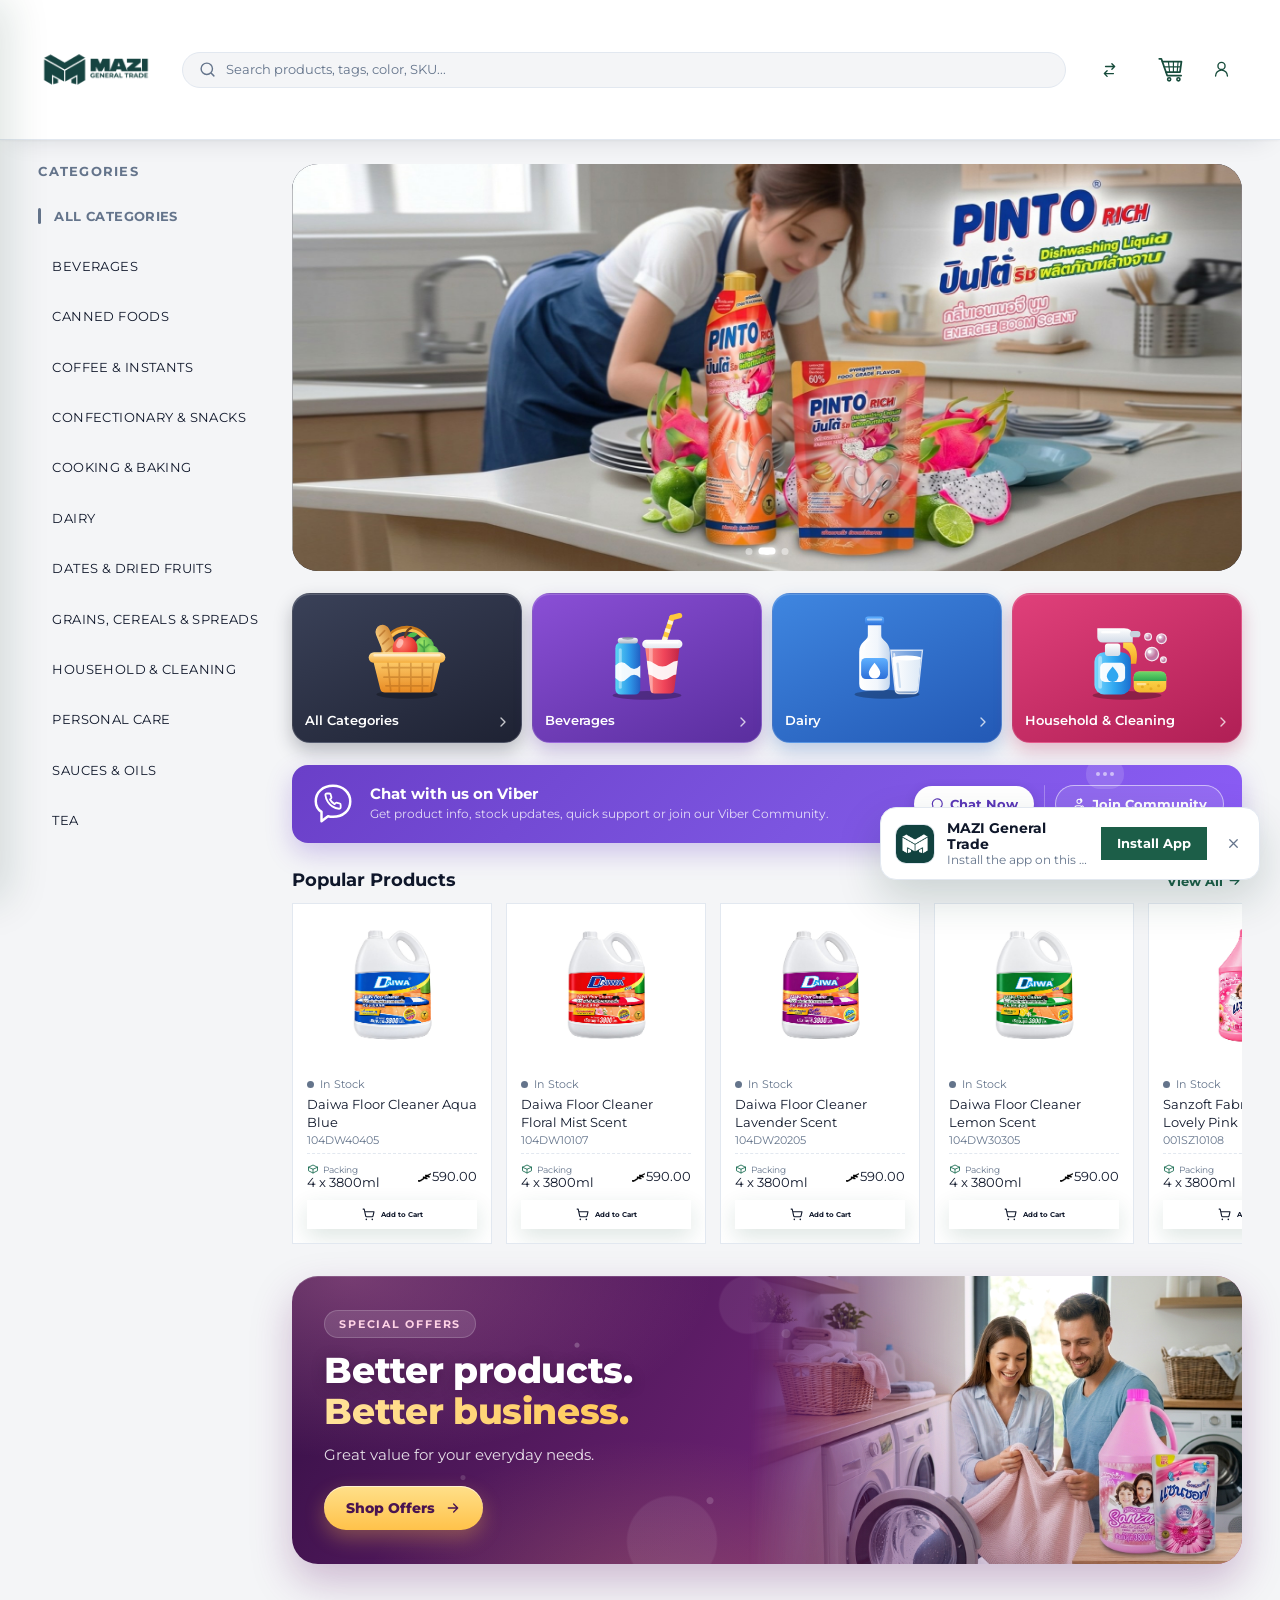
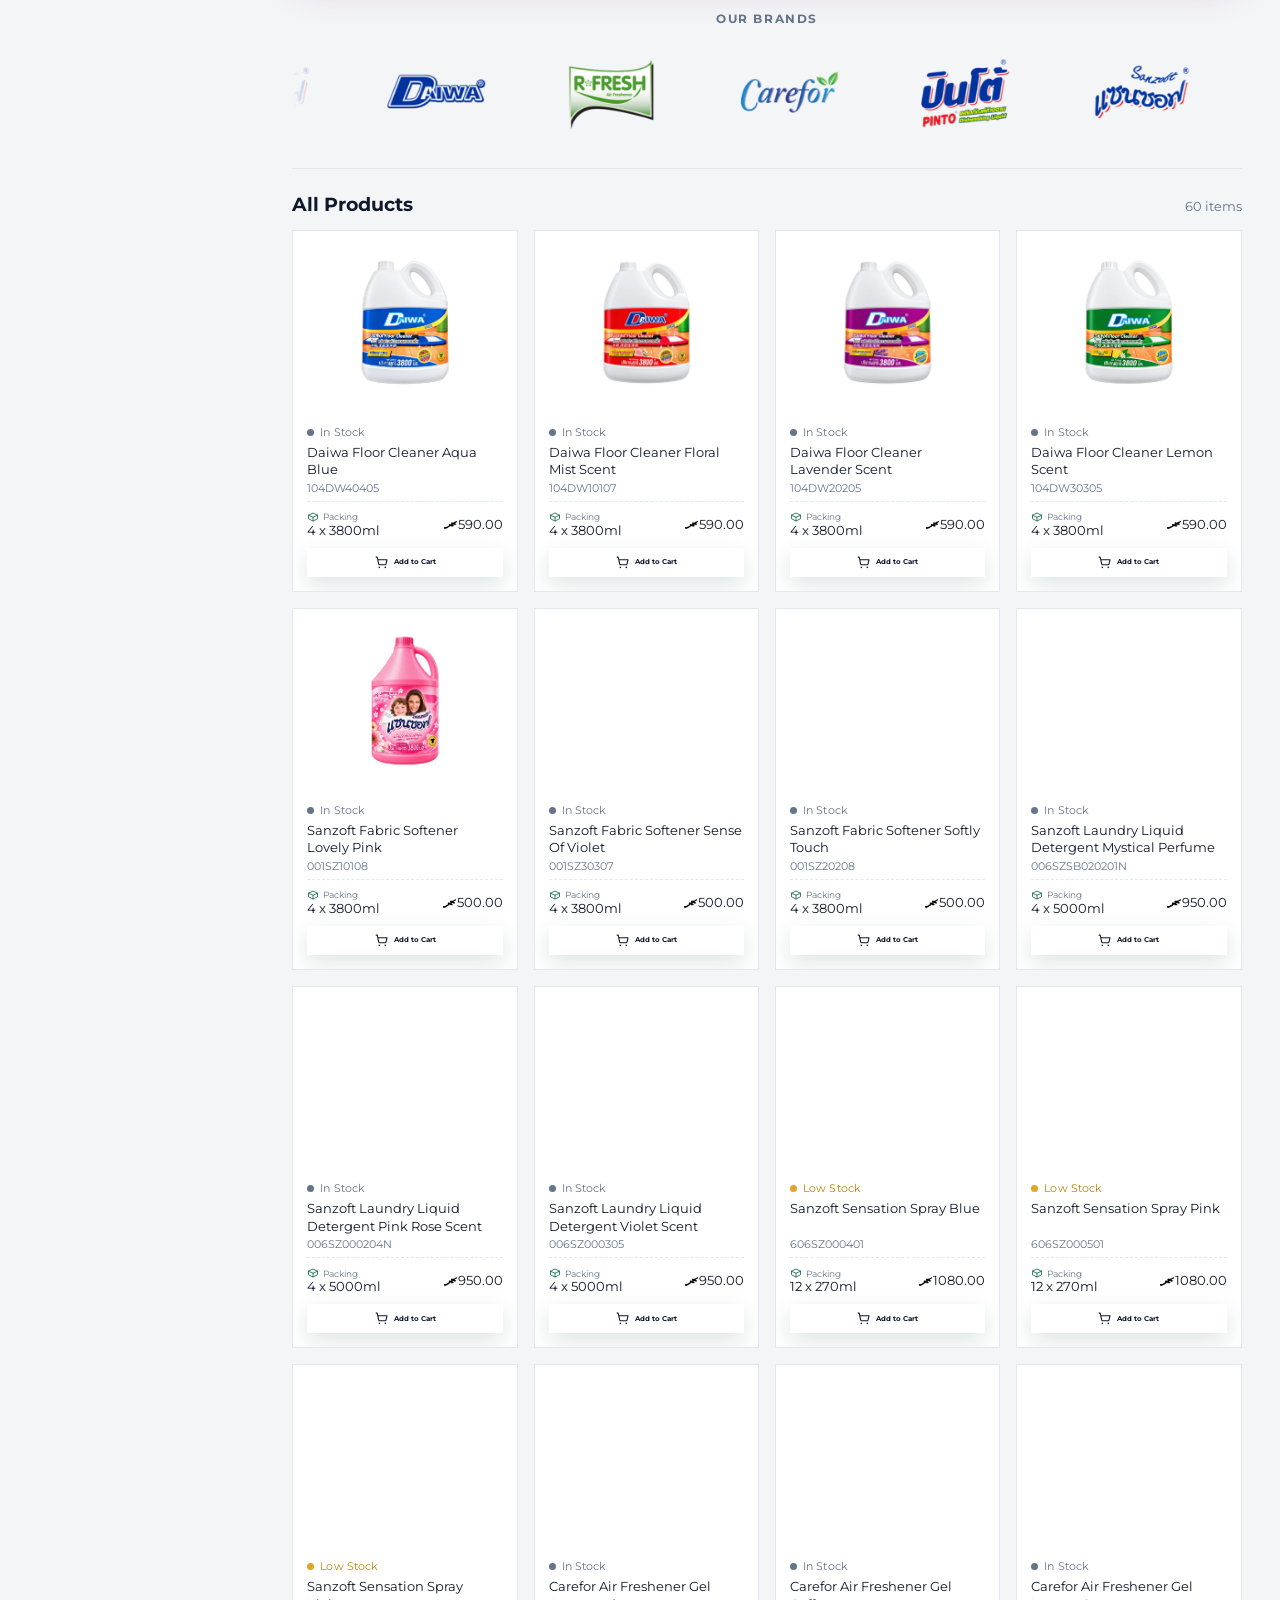
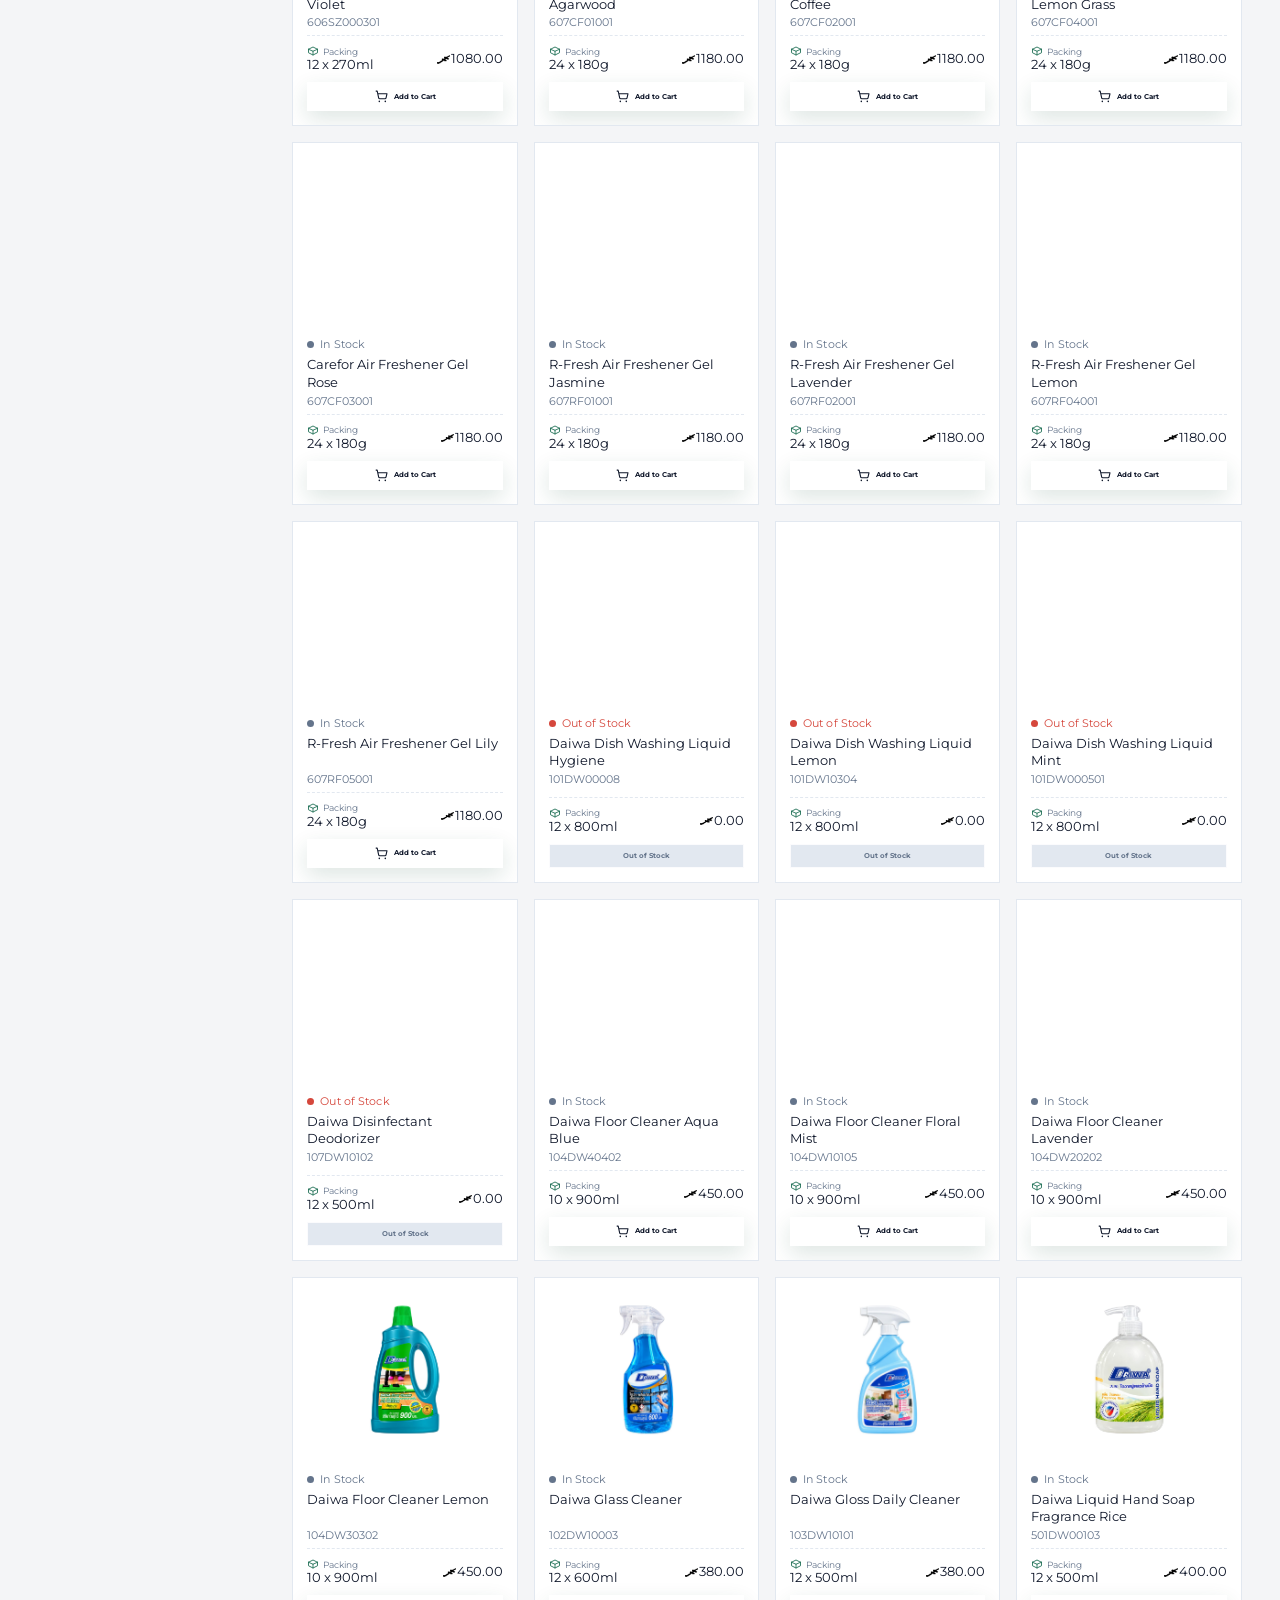
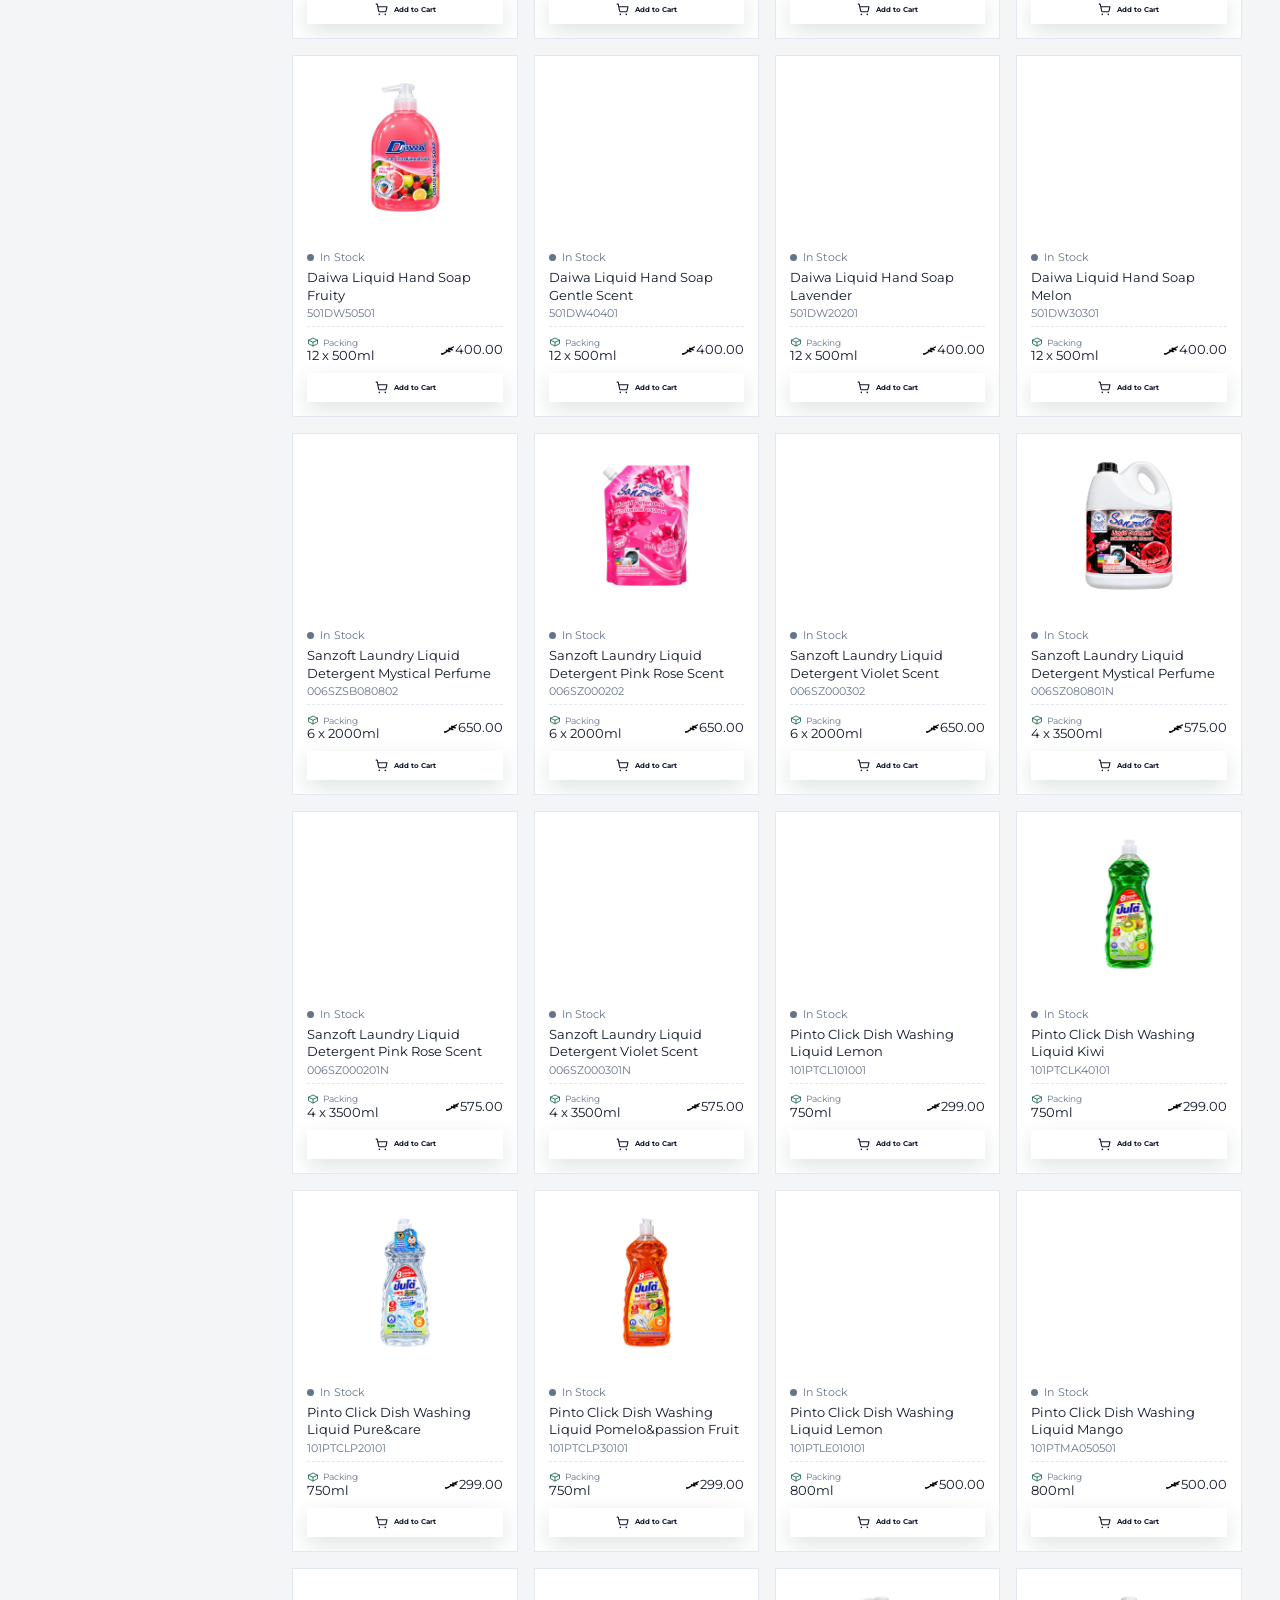
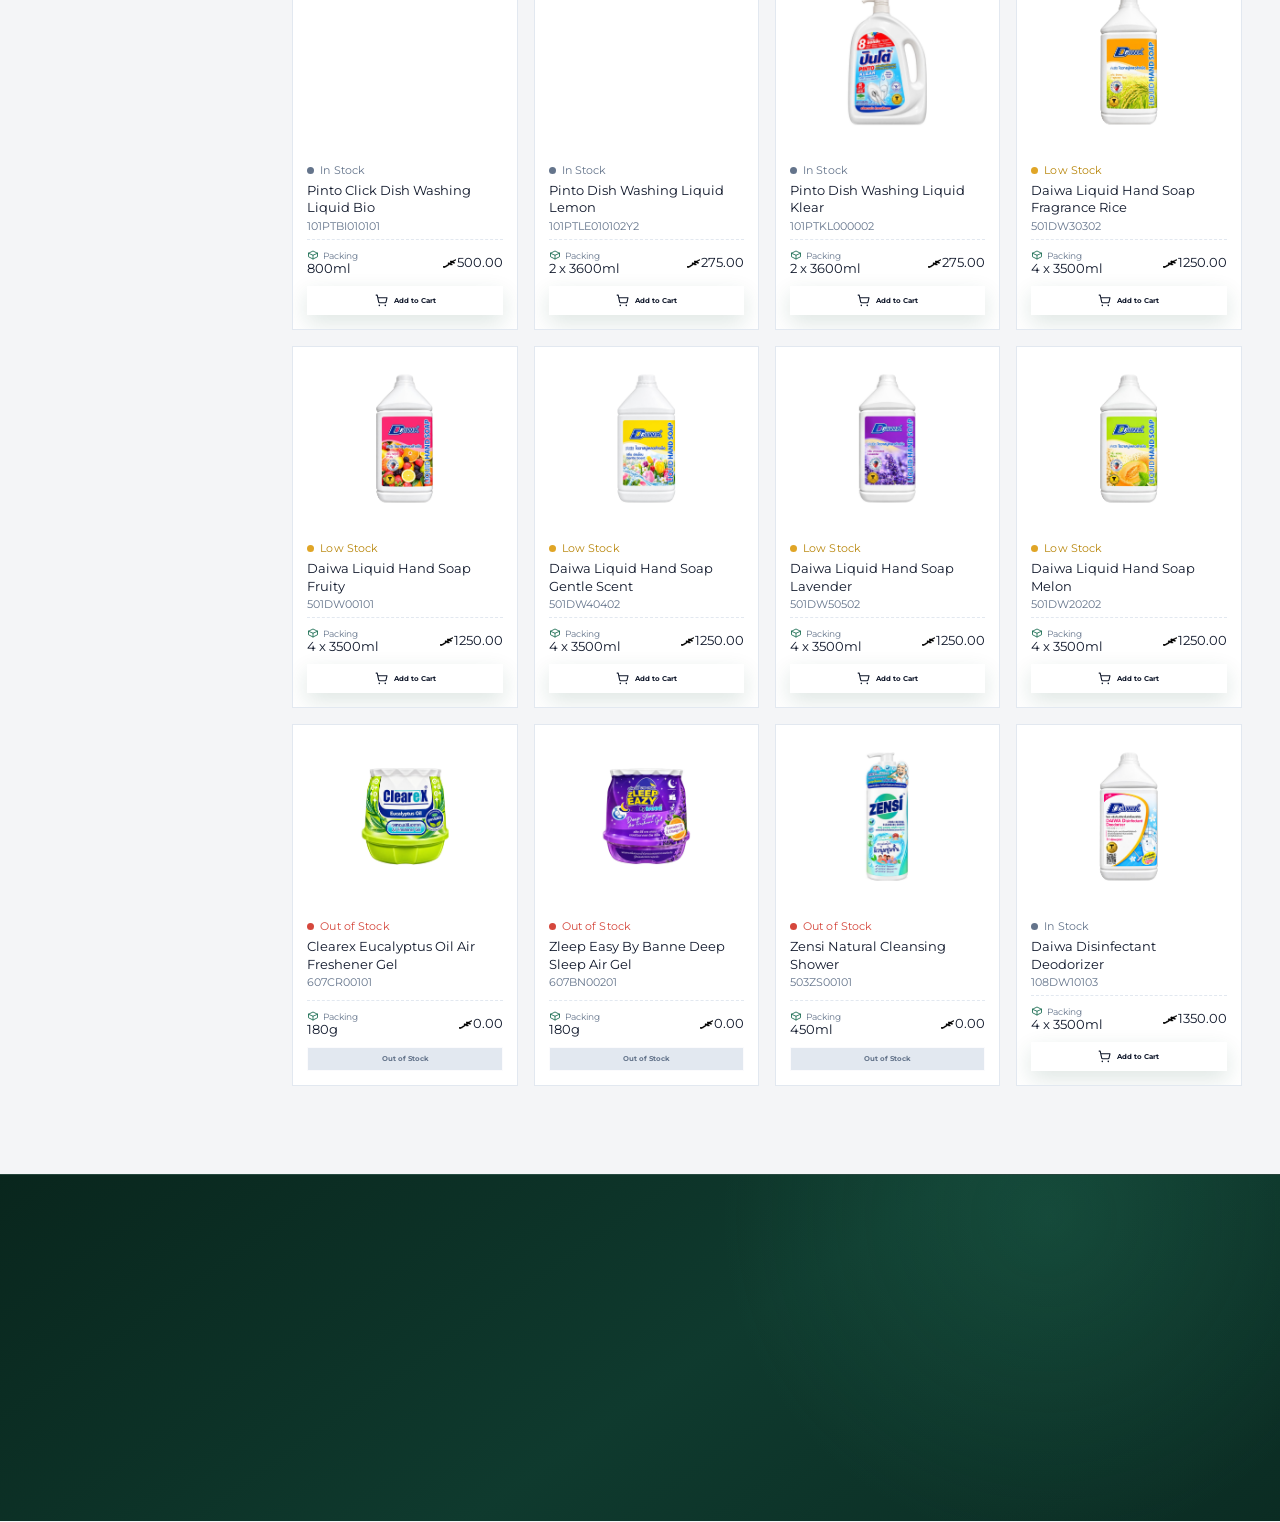
==== commit 843c901d: "Add files via upload" ====
--- a/index.html
+++ b/index.html
@@ -37,7 +37,8 @@
 <link rel="preconnect" href="https://fonts.gstatic.com" crossorigin>
 <link href="https://fonts.googleapis.com/css2?family=Montserrat:wght@400;700&display=swap" rel="stylesheet" media="print" onload="this.media='all'">
 <noscript><link href="https://fonts.googleapis.com/css2?family=Montserrat:wght@400;700&display=swap" rel="stylesheet"></noscript>
-<link rel="stylesheet" href="style.css?v=20261001a">
+<script src="theme.js?v=20261014a"></script>
+<link rel="stylesheet" href="style.css?v=20261014g">
 </head>
 <body class="has-bottom-nav">
 
@@ -52,7 +53,8 @@
 </div>
 <script src="supabase.js" defer></script>
 <script src="supabase-config.js" defer></script>
-<script src="api.js?v=20261001b" defer></script>
+<script src="api.js?v=20261014a" defer></script>
+<script src="site-config.js?v=20261014a" defer></script>
 <script src="loader.js" defer></script>
 
 <!-- ============ NAVBAR ============ -->
@@ -114,6 +116,7 @@
                 <button type="button" class="currency-toggle-btn" data-currency="USD"><span class="currency-toggle-icon currency-toggle-usd-icon" aria-hidden="true">$</span><span>USD</span></button>
               </div>
             </div>
+            <div class="profile-dropdown-theme"><button type="button" class="theme-btn" data-theme-toggle title="Switch to dark mode" aria-label="Switch to dark mode"><span class="tt-track"><span class="tt-lbl tt-day">DAY MODE</span><span class="tt-lbl tt-night">NIGHT MODE</span><span class="tt-thumb"><svg class="tt-sun" viewBox="0 0 24 24" fill="none" stroke="currentColor" stroke-linecap="round" stroke-linejoin="round"><circle cx="12" cy="12" r="4"/><path d="M12 2v2M12 20v2M4.9 4.9l1.4 1.4M17.7 17.7l1.4 1.4M2 12h2M20 12h2M4.9 19.1l1.4-1.4M17.7 6.3l1.4-1.4"/></svg><svg class="tt-moon" viewBox="0 0 24 24" fill="none" stroke="currentColor" stroke-linecap="round" stroke-linejoin="round"><path d="M15 14.2A6.6 6.6 0 1 1 8.3 5.6a5.3 5.3 0 0 0 6.7 8.6z"/><path d="M18.5 3.5l.7 1.6 1.6.7-1.6.7-.7 1.6-.7-1.6-1.6-.7 1.6-.7z" stroke-width="1.3"/></svg></span></span></button></div>
             <button type="button" class="js-profile-orders-btn" id="profileOrdersBtn">My Orders</button>
             <button type="button" class="js-profile-logout-btn" id="profileLogoutBtn">Logout</button>
           </div>
@@ -330,7 +333,7 @@
           <a href="https://www.tiktok.com/@mazi.general.trad?_r=1&_t=ZS-99wRrGJlxm4" target="_blank" rel="noopener" class="footer-social-link" aria-label="TikTok" title="TikTok">
             <svg viewBox="0 0 24 24" aria-hidden="true"><path d="M16.5 3c.4 2.2 1.8 3.6 4 3.9v2.6c-1.4 0-2.8-.4-4-1.2v6.3c0 3-2.4 5.4-5.4 5.4S5.7 17.6 5.7 14.6c0-2.9 2.3-5.3 5.2-5.4v2.7c-1.4.1-2.5 1.3-2.5 2.7 0 1.5 1.2 2.7 2.7 2.7s2.8-1.2 2.8-2.7V3h2.6z" fill="currentColor"/></svg>
           </a>
-          <a href="mailto:mazigeneraltrade@gmail.com" class="footer-social-link" aria-label="Email" title="Email">
+          <a href="mailto:mazigeneraltrade@gmail.com" data-site-mail="store_email" class="footer-social-link" aria-label="Email" title="Email">
             <svg viewBox="0 0 24 24" aria-hidden="true"><rect x="3" y="5" width="18" height="14" rx="2" fill="none" stroke="currentColor" stroke-width="1.8"/><path d="m4 7 8 6 8-6" fill="none" stroke="currentColor" stroke-width="1.8" stroke-linecap="round" stroke-linejoin="round"/></svg>
           </a>
         </div>
@@ -366,9 +369,9 @@
       <div class="footer-col">
         <h4>Get in Touch</h4>
         <ul class="footer-contact">
-          <li>Male', Republic of Maldives</li>
-          <li><a href="tel:+9609291600">+960 929 1600</a></li>
-          <li><a href="mailto:mazigeneraltrade@gmail.com">mazigeneraltrade@gmail.com</a></li>
+          <li data-site="store_addr">Male', Republic of Maldives</li>
+          <li><a href="tel:+9609291600" data-site-tel="store_phone">+960 929 1600</a></li>
+          <li><a href="mailto:mazigeneraltrade@gmail.com" data-site-mail="store_email">mazigeneraltrade@gmail.com</a></li>
         </ul>
       </div>
     </div>
@@ -446,11 +449,17 @@
       </button>
     </div>
 
+    <div class="pm-bottom">
+    <div class="pm-group pm-theme-group">
+      <div class="pm-theme-row"><button type="button" class="theme-btn" data-theme-toggle title="Switch to dark mode" aria-label="Switch to dark mode"><span class="tt-track"><span class="tt-lbl tt-day">DAY MODE</span><span class="tt-lbl tt-night">NIGHT MODE</span><span class="tt-thumb"><svg class="tt-sun" viewBox="0 0 24 24" fill="none" stroke="currentColor" stroke-linecap="round" stroke-linejoin="round"><circle cx="12" cy="12" r="4"/><path d="M12 2v2M12 20v2M4.9 4.9l1.4 1.4M17.7 17.7l1.4 1.4M2 12h2M20 12h2M4.9 19.1l1.4-1.4M17.7 6.3l1.4-1.4"/></svg><svg class="tt-moon" viewBox="0 0 24 24" fill="none" stroke="currentColor" stroke-linecap="round" stroke-linejoin="round"><path d="M15 14.2A6.6 6.6 0 1 1 8.3 5.6a5.3 5.3 0 0 0 6.7 8.6z"/><path d="M18.5 3.5l.7 1.6 1.6.7-1.6.7-.7 1.6-.7-1.6-1.6-.7 1.6-.7z" stroke-width="1.3"/></svg></span></span></button></div>
+    </div>
+
     <div class="pm-group">
       <button type="button" id="pmLogoutBtn">
         <span class="pm-row-icon"><svg viewBox="0 0 24 24"><path d="M9 21H5a2 2 0 01-2-2V5a2 2 0 012-2h4M16 17l5-5-5-5M21 12H9" fill="none" stroke="currentColor" stroke-width="1.8" stroke-linecap="round" stroke-linejoin="round"/></svg></span>
         <span class="pm-row-label">Logout</span>
       </button>
+    </div>
     </div>
   </div>
 </aside>
@@ -943,18 +952,62 @@
       </div>
     </div>
   </div>
-  <div class="profile-view-wrap">
-
-    <div class="pv-hero">
-      <span class="pv-avatar" id="pvAvatar" aria-hidden="true">?</span>
-      <div class="pv-hero-text">
-        <h1 class="pv-hero-name" id="pvHeroName">My Profile</h1>
-        <p class="pv-hero-sub" id="pvHeroEmail">Manage your details and account settings</p>
-      </div>
-    </div>
-
+  <div class="profile-view-wrap pv-settings">
+
+    <div class="pv-page-head">
+      <h1>My Profile</h1>
+      <p class="pv-lead">Your details, accounts and preferences for this store.</p>
+    </div>
+
+    <div class="profile-view-card pv-account-box">
+      <div class="pv-box-head"><h3>Account</h3><p class="st-sub">The account you are signed in with.</p></div>
+      <div class="pv-account-row">
+        <div class="pv-hero">
+          <span class="pv-avatar" id="pvAvatar" aria-hidden="true">?</span>
+          <div class="pv-hero-text">
+            <h1 class="pv-hero-name" id="pvHeroName">My Profile</h1>
+            <p class="pv-hero-sub" id="pvHeroEmail">Manage your details and account settings</p>
+          </div>
+        </div>
+        <div class="pv-acts">
+          <button type="button" class="profile-view-logout-btn" id="pvLogoutBtn">Log out</button>
+          <a href="#" class="pv-delete-link" id="pvDeleteAccountLink">Delete my account</a>
+        </div>
+      </div>
+    </div>
+
+    <div class="profile-view-card pv-prefs-box">
+      <div class="pv-box-head"><h3>Display &amp; alerts</h3><p class="st-sub">Applies to this device only.</p></div>
+      <div class="pv-set-list">
+        <div class="pv-set-row">
+          <div class="pv-set-info"><b>Theme</b><small>Match this device, or always use light or dark.</small></div>
+          <div class="pv-seg" role="group" aria-label="Theme">
+            <button type="button" data-theme-mode="system"><svg viewBox="0 0 24 24"><rect x="3" y="4" width="18" height="12" rx="2"/><path d="M8 20h8M12 16v4"/></svg>System</button>
+            <button type="button" data-theme-mode="light"><svg viewBox="0 0 24 24"><circle cx="12" cy="12" r="4"/><path d="M12 2v2M12 20v2M4.9 4.9l1.4 1.4M17.7 17.7l1.4 1.4M2 12h2M20 12h2M4.9 19.1l1.4-1.4M17.7 6.3l1.4-1.4"/></svg>Light</button>
+            <button type="button" data-theme-mode="dark"><svg viewBox="0 0 24 24"><path d="M20 14.5A8 8 0 1 1 9.5 4a6.5 6.5 0 0 0 10.5 10.5z"/></svg>Dark</button>
+          </div>
+        </div>
+        <div class="pv-set-row">
+          <div class="pv-set-info"><b>Preferred currency</b><small>Prices are shown in this currency.</small></div>
+          <div class="currency-toggle pv-currency-toggle" id="pvCurrencyToggle" role="group" aria-label="Currency">
+            <span class="currency-toggle-thumb" aria-hidden="true"></span>
+            <button type="button" class="currency-toggle-btn pv-currency-btn active" data-currency="MVR"><img class="cur-icon currency-toggle-icon" src="img/mvr-icon-black.png" alt="MVR"><span>MVR</span></button>
+            <button type="button" class="currency-toggle-btn pv-currency-btn" data-currency="USD"><span class="currency-toggle-icon currency-toggle-usd-icon" aria-hidden="true">$</span><span>USD</span></button>
+          </div>
+        </div>
+        <div class="pv-set-row" id="pvNotifCard" hidden>
+          <div class="pv-set-info"><b>Order notifications</b><small>Get alerted on this device when an order status changes.</small></div>
+          <label class="pv-toggle-switch">
+            <input type="checkbox" id="pvNotifToggle" aria-label="Order notifications">
+            <span class="pv-toggle-slider"></span>
+          </label>
+        </div>
+      </div>
+    </div>
+
+    <div class="pv-cols">
     <div class="profile-view-card pv-details-card">
-      <h2 class="pv-card-title">Personal Details</h2>
+      <div class="pv-box-head"><h3>Personal details</h3><p class="st-sub">Used for delivery and order updates.</p></div>
       <div class="profile-view-grid">
         <label class="auth-field">
           <span>First Name</span>
@@ -1035,14 +1088,7 @@
           <input type="date" id="pvDob">
           <small class="field-hint">Used for birthday offers and seasonal promotions.</small>
         </label>
-      <div class="auth-field">
-          <span>Preferred Currency</span>
-          <div class="currency-toggle pv-currency-toggle" id="pvCurrencyToggle" role="group" aria-label="Currency">
-            <span class="currency-toggle-thumb" aria-hidden="true"></span>
-            <button type="button" class="currency-toggle-btn pv-currency-btn active" data-currency="MVR"><img class="cur-icon currency-toggle-icon" src="img/mvr-icon-black.png" alt="MVR"><span>MVR</span></button>
-            <button type="button" class="currency-toggle-btn pv-currency-btn" data-currency="USD"><span class="currency-toggle-icon currency-toggle-usd-icon" aria-hidden="true">$</span><span>USD</span></button>
-          </div>
-        </div>
+      
       </div>
 
       <div class="profile-view-save-row">
@@ -1050,18 +1096,8 @@
       </div>
     </div>
 
-    <div class="profile-view-card pv-accounts-card" id="pvAccountsCard">
-      <div class="ma-head">
-        <h2 class="ma-title">My Accounts</h2>
-        <button type="button" class="ma-add-btn" id="maAddBtn">+ Add Business Account</button>
-      </div>
-      <p class="ma-sub">Your personal and business accounts. Business accounts are checked and approved by our team.</p>
-      <div class="ma-msg" id="maMsg" hidden></div>
-      <div class="ma-grid" id="maGrid"></div>
-    </div>
-
     <div class="profile-view-card pv-password-card" id="pvPasswordCard">
-      <h2 class="pv-card-title">Change Password</h2>
+      <div class="pv-box-head"><h3>Change password</h3><p class="st-sub">Use at least 8 characters.</p></div>
       <label class="auth-field">
         <span>Current Password</span>
         <div class="auth-password-wrap">
@@ -1100,25 +1136,17 @@
         <button type="button" class="profile-view-save-btn" id="pvPassSaveBtn">Save</button>
       </div>
     </div>
-
-    <div class="profile-view-card notif-settings-card" id="pvNotifCard" hidden>
-      <div class="pv-toggle-row">
-        <div class="pv-toggle-info">
-          <strong>Order Notifications</strong>
-          <span>Get alerted on this device when an order status changes.</span>
-        </div>
-        <label class="pv-toggle-switch">
-          <input type="checkbox" id="pvNotifToggle">
-          <span class="pv-toggle-slider"></span>
-        </label>
-      </div>
-    </div>
-
-    <div class="profile-view-delete-bar">
-      Click here to <a href="#" id="pvDeleteAccountLink">Delete My Account</a>
-    </div>
-
-    <button type="button" class="profile-view-logout-btn" id="pvLogoutBtn">Logout</button>
+    </div>
+
+    <div class="profile-view-card pv-accounts-card" id="pvAccountsCard">
+      <div class="ma-head">
+        <h3 class="ma-title">My accounts</h3>
+        <button type="button" class="ma-add-btn" id="maAddBtn">+ Add Business Account</button>
+      </div>
+      <p class="ma-sub">Your personal and business accounts. Business accounts are checked and approved by our team.</p>
+      <div class="ma-msg" id="maMsg" hidden></div>
+      <div class="ma-grid" id="maGrid"></div>
+    </div>
 
   </div>
 </div>
@@ -1151,18 +1179,6 @@
     </div>
   </div>
   <div class="profile-view-wrap orders-view-wrap">
-    <div class="notif-prompt" id="ordersNotifPrompt" hidden>
-      <div class="notif-prompt-icon">
-        <svg viewBox="0 0 24 24" fill="none"><path d="M18 8a6 6 0 10-12 0c0 7-3 9-3 9h18s-3-2-3-9" stroke="currentColor" stroke-width="2" stroke-linecap="round" stroke-linejoin="round"/><path d="M13.73 21a2 2 0 01-3.46 0" stroke="currentColor" stroke-width="2" stroke-linecap="round" stroke-linejoin="round"/></svg>
-      </div>
-      <div class="notif-prompt-text">
-        <strong>Get notified on this device</strong>
-        <span>We'll alert your phone or computer about order updates, offers & sales.</span>
-      </div>
-      <div class="notif-prompt-action" id="ordersNotifAction">
-        <button type="button" class="notif-prompt-btn" id="ordersNotifBtn">Enable</button>
-      </div>
-    </div>
     <div class="orders-card">
       <div class="orders-card-head">
         <h1>My Orders</h1>
@@ -1289,7 +1305,7 @@
 
 <script src="page-transitions.js" defer></script>
 <script src="profile-extras.js?v=20260921h" defer></script>
-<script src="script.js?v=20261003a" defer></script>
+<script src="script.js?v=20261014d" defer></script>
 <script src="my-accounts.js?v=20260921d" defer></script>
 </body>
 </html>
--- a/style.css
+++ b/style.css
@@ -9,11 +9,12 @@
   --green-600:#237259;
   --green-500:#2E8C6C;
   --green-100:#E4F0EA;
-  --cream:#F8F7F2;
+  --green-50:#F2F8F5;
+  --cream:#F4F5F7;
   --white:#FFFFFF;
-  --ink:#16211C;
-  --ink-soft:#5C6B63;
-  --line:#E6E4DC;
+  --ink:#0F172A;
+  --ink-soft:#64748B;
+  --line:#E2E8F0;
   --red:#D5473C;
   --red-bg:#FBE7E5;
   --nav-dark:#0C1F17;
@@ -30,8 +31,8 @@
   --side-pad:clamp(24px, 3vw, 56px);
 
   /* Glass surfaces */
-  --glass-bg:rgba(255,255,255,.55);
-  --glass-bg-strong:rgba(255,255,255,.72);
+  --glass-bg:rgba(255,255,255,.92);
+  --glass-bg-strong:rgba(255,255,255,.96);
   --glass-border:rgba(255,255,255,.6);
   --glass-shadow:0 10px 34px rgba(15,58,46,.10), 0 1px 0 rgba(255,255,255,.7) inset;
   --glass-shadow-lg:0 18px 48px rgba(15,58,46,.16), 0 1px 0 rgba(255,255,255,.7) inset;
@@ -251,8 +252,6 @@
   position:absolute;top:calc(100% + 10px);right:0;
   min-width:180px;
   background:var(--glass-bg-strong);
-  backdrop-filter:blur(22px) saturate(180%);
-  -webkit-backdrop-filter:blur(22px) saturate(180%);
   border:1px solid var(--glass-border);
   border-radius:16px;
   box-shadow:var(--glass-shadow-lg);
@@ -509,8 +508,6 @@
 .hero-cta{
   display:inline-flex;align-items:center;gap:6px;
   background:var(--glass-bg-strong);
-  backdrop-filter:blur(16px) saturate(160%);
-  -webkit-backdrop-filter:blur(16px) saturate(160%);
   color:var(--ink);
   border:1px solid var(--glass-border);
   border-radius:999px;
@@ -613,8 +610,6 @@
   align-items:center;gap:6px;
   padding:8px 15px;
   background:var(--glass-bg-strong);
-  backdrop-filter:blur(16px) saturate(160%);
-  -webkit-backdrop-filter:blur(16px) saturate(160%);
   color:var(--ink);
   border:1px solid var(--glass-border);
   border-radius:999px;
@@ -631,8 +626,6 @@
   align-items:center;gap:6px;
   padding:8px 15px;
   background:var(--glass-bg-strong);
-  backdrop-filter:blur(16px) saturate(160%);
-  -webkit-backdrop-filter:blur(16px) saturate(160%);
   color:var(--ink);
   border:1px solid var(--glass-border);
   border-radius:999px;
@@ -825,7 +818,6 @@
   margin-top:10px;width:100%;
   align-self:center;
   background:var(--glass-dark-bg);color:var(--ink);
-  backdrop-filter:var(--glass-dark-blur);-webkit-backdrop-filter:var(--glass-dark-blur);
   border:1px solid var(--glass-dark-border);border-radius:0;
   padding:7px;font-size:6.5px;font-weight:700;
   box-shadow:var(--glass-dark-shadow);
@@ -942,15 +934,13 @@
 
 /* ============ Cart drawer ============ */
 .drawer-backdrop, .menu-backdrop, .mobile-search-backdrop{
-  position:fixed;inset:0;background:rgba(15,25,20,.32);
-  backdrop-filter:blur(3px);-webkit-backdrop-filter:blur(3px);
+  position:fixed;inset:0;background:rgba(0,0,0,.32);
   opacity:0;pointer-events:none;transition:opacity .3s var(--ease-glass);z-index:290;
   will-change:opacity;
 }
 .drawer-backdrop.show, .menu-backdrop.show, .mobile-search-backdrop.show{opacity:1;pointer-events:auto;}
 .drawer-backdrop{
-  backdrop-filter:none;-webkit-backdrop-filter:none;
-  background:rgba(15,25,20,.42);
+  background:rgba(0,0,0,.5);
   transition:opacity var(--drawer-backdrop-ms,.4s) ease;
 }
 
@@ -980,8 +970,6 @@
 .mobile-menu{
   position:fixed;top:0;left:0;height:100%;width:300px;max-width:88vw;
   background:var(--glass-bg-strong);
-  backdrop-filter:blur(26px) saturate(180%);
-  -webkit-backdrop-filter:blur(26px) saturate(180%);
   border-right:1px solid var(--glass-border);
   z-index:295; /* was 100 — sat BEHIND .menu-backdrop (290), same bug as .profile-menu */
   display:flex;flex-direction:column;
@@ -1010,8 +998,6 @@
     radial-gradient(140% 90% at 100% 0%, rgba(46,140,108,.16), transparent 55%),
     radial-gradient(120% 80% at 0% 100%, rgba(22,75,59,.10), transparent 55%),
     var(--glass-bg-strong);
-  backdrop-filter:blur(26px) saturate(180%);
-  -webkit-backdrop-filter:blur(26px) saturate(180%);
   z-index:295; /* was 100 — sat BEHIND .menu-backdrop (290), which washed out the whole panel */
   display:flex;flex-direction:column;
   transform:translateX(100%);transition:transform .4s var(--ease-glass);
@@ -1082,8 +1068,6 @@
 .mobile-search-panel{
   position:absolute;top:100%;left:0;right:0;
   background:var(--glass-bg-strong);
-  backdrop-filter:blur(26px) saturate(180%);
-  -webkit-backdrop-filter:blur(26px) saturate(180%);
   z-index:70;
   box-shadow:var(--glass-shadow-lg);
   border-top:1px solid var(--glass-border);
@@ -1315,8 +1299,6 @@
   width:max-content;
   max-width:calc(100vw - 40px);
   background:var(--glass-bg-strong);
-  backdrop-filter:blur(24px) saturate(180%);
-  -webkit-backdrop-filter:blur(24px) saturate(180%);
   border:1px solid var(--glass-border);
   border-radius:999px;
   color:var(--ink);
@@ -1375,8 +1357,6 @@
 }
 .login-success.show .ls-backdrop{
   opacity:1;
-  backdrop-filter:blur(10px) saturate(140%);
-  -webkit-backdrop-filter:blur(10px) saturate(140%);
 }
 .login-success.leaving .ls-backdrop{opacity:0;}
 
@@ -1386,8 +1366,6 @@
   padding:40px 28px 34px;
   text-align:center;
   background:linear-gradient(165deg, rgba(255,255,255,.92), rgba(255,255,255,.70));
-  backdrop-filter:blur(28px) saturate(180%);
-  -webkit-backdrop-filter:blur(28px) saturate(180%);
   border:1px solid rgba(255,255,255,.85);
   border-radius:30px;
   box-shadow:0 34px 90px rgba(6,26,19,.38), 0 1px 0 rgba(255,255,255,.9) inset;
@@ -1537,8 +1515,6 @@
   align-items:flex-start;
   gap:12px;
   background:var(--glass-bg-strong);
-  backdrop-filter:blur(24px) saturate(180%);
-  -webkit-backdrop-filter:blur(24px) saturate(180%);
   border:1px solid var(--glass-border);
   border-radius:18px;
   padding:14px;
@@ -1586,8 +1562,6 @@
 .notif-prompt{
   display:flex;align-items:center;gap:12px;
   background:var(--glass-bg-strong);
-  backdrop-filter:blur(20px) saturate(180%);
-  -webkit-backdrop-filter:blur(20px) saturate(180%);
   border:1px solid var(--glass-border);
   border-radius:14px;
   padding:13px 14px;
@@ -1608,7 +1582,6 @@
 .notif-prompt-btn{
   flex-shrink:0;padding:9px 16px;
   background:var(--glass-dark-bg);color:var(--ink);
-  backdrop-filter:var(--glass-dark-blur);-webkit-backdrop-filter:var(--glass-dark-blur);
   border:1px solid var(--glass-dark-border);box-shadow:var(--glass-dark-shadow);
   font-size:12px;font-weight:700;
   border-radius:999px;white-space:nowrap;
@@ -1690,8 +1663,7 @@
 
 /* ============ Auth modal (Login / Register) ============ */
 .auth-backdrop{
-  position:fixed;inset:0;background:rgba(15,25,20,.4);
-  backdrop-filter:blur(4px);-webkit-backdrop-filter:blur(4px);
+  position:fixed;inset:0;background:rgba(0,0,0,.5);
   opacity:0;pointer-events:none;transition:opacity .3s var(--ease-glass);z-index:390;
 }
 .auth-backdrop.show{opacity:1;pointer-events:auto;}
@@ -1708,8 +1680,6 @@
 .auth-card{
   position:relative;width:100%;max-width:400px;
   background:var(--glass-bg-strong);
-  backdrop-filter:blur(30px) saturate(180%);
-  -webkit-backdrop-filter:blur(30px) saturate(180%);
   border:1px solid var(--glass-border);
   border-radius:0;
   box-shadow:var(--glass-shadow-lg);
@@ -1971,7 +1941,7 @@
 
 /* ============ Onboarding modal (first login setup) ============ */
 .onboard-backdrop{
-  position:fixed;inset:0;background:rgba(15,25,20,.4);
+  position:fixed;inset:0;background:rgba(0,0,0,.4);
   opacity:0;pointer-events:none;transition:opacity .3s var(--ease-glass);z-index:390;
 }
 .onboard-backdrop.show{opacity:1;pointer-events:auto;}
@@ -1990,8 +1960,6 @@
   margin:auto;
   position:relative;width:100%;max-width:520px;
   background:var(--glass-bg-strong);
-  backdrop-filter:blur(30px) saturate(180%);
-  -webkit-backdrop-filter:blur(30px) saturate(180%);
   border:1px solid var(--glass-border);
   border-radius:18px;
   box-shadow:var(--glass-shadow-lg);
@@ -2078,8 +2046,6 @@
   display:flex;align-items:center;justify-content:center;
   padding:18px 56px;
   background:var(--glass-bg-strong);
-  backdrop-filter:blur(30px) saturate(180%);
-  -webkit-backdrop-filter:blur(30px) saturate(180%);
   border-bottom:1px solid var(--glass-border);
 }
 .cd-fullscreen-header .onboard-title{margin:0;font-size:18px;}
@@ -2095,8 +2061,6 @@
   position:sticky;bottom:0;flex-shrink:0;
   padding:16px 24px calc(16px + env(safe-area-inset-bottom));
   background:var(--glass-bg-strong);
-  backdrop-filter:blur(30px) saturate(180%);
-  -webkit-backdrop-filter:blur(30px) saturate(180%);
   border-top:1px solid var(--glass-border);
 }
 .cd-fullscreen-footer .onboard-submit-btn{margin-top:0;width:100%;}
@@ -2200,7 +2164,7 @@
   font-size:16px;color:var(--ink);
 }
 .ck-coupon-row input:focus{outline:none;border-color:var(--ink-soft);}
-.ck-coupon-btn{padding:0 16px;background:var(--glass-dark-bg);color:var(--ink);backdrop-filter:var(--glass-dark-blur);-webkit-backdrop-filter:var(--glass-dark-blur);border:1px solid var(--glass-dark-border);font-size:12.5px;font-weight:700;}
+.ck-coupon-btn{padding:0 16px;background:var(--glass-dark-bg);color:var(--ink);border:1px solid var(--glass-dark-border);font-size:12.5px;font-weight:700;}
 .ck-coupon-btn:hover{background:var(--glass-dark-bg-strong);}
 .ck-loyalty-note{font-size:11.5px;color:var(--ink-soft);margin-top:6px;}
 
@@ -2231,7 +2195,7 @@
   flex-shrink:0;padding:9px 13px;border:1.5px solid var(--line);border-radius:0;
   font-size:12px;font-weight:600;color:var(--ink);background:#fff;white-space:nowrap;
 }
-.ck-pickup-day.active{background:var(--glass-dark-bg);border-color:var(--glass-dark-border);backdrop-filter:var(--glass-dark-blur);-webkit-backdrop-filter:var(--glass-dark-blur);color:var(--ink);}
+.ck-pickup-day.active{background:var(--glass-dark-bg);border-color:var(--glass-dark-border);color:var(--ink);}
 .ck-pickup-slot{
   border:1.5px solid var(--line);border-radius:0;padding:12px 14px;
   display:flex;flex-direction:column;gap:2px;
@@ -2289,8 +2253,7 @@
 
 /* ============ Logout confirm modal ============ */
 .confirm-backdrop{
-  position:fixed;inset:0;background:rgba(15,25,20,.4);
-  backdrop-filter:blur(4px);-webkit-backdrop-filter:blur(4px);
+  position:fixed;inset:0;background:rgba(0,0,0,.5);
   opacity:0;pointer-events:none;transition:opacity .3s var(--ease-glass);z-index:430;
 }
 .confirm-backdrop.show{opacity:1;pointer-events:auto;}
@@ -2307,8 +2270,6 @@
 .confirm-card{
   position:relative;width:100%;max-width:360px;
   background:var(--glass-bg-strong);
-  backdrop-filter:blur(30px) saturate(180%);
-  -webkit-backdrop-filter:blur(30px) saturate(180%);
   border:1px solid var(--glass-border);
   border-radius:18px;
   box-shadow:var(--glass-shadow-lg);
@@ -2357,8 +2318,7 @@
 }
 .confirm-cancel-btn{
   border:1.5px solid var(--glass-border);
-  background:rgba(255,255,255,.45);color:var(--ink);
-  backdrop-filter:blur(8px);-webkit-backdrop-filter:blur(8px);
+  background:rgba(255,255,255,.92);color:var(--ink);
 }
 .confirm-cancel-btn:hover{background:rgba(255,255,255,.8);}
 .confirm-ok-btn{
@@ -2371,8 +2331,7 @@
 .auth-loading{
   position:fixed;inset:0;z-index:460;
   display:flex;align-items:center;justify-content:center;
-  background:rgba(248,247,242,.72);
-  backdrop-filter:blur(6px);-webkit-backdrop-filter:blur(6px);
+  background:rgba(248,247,242,.92);
   opacity:0;pointer-events:none;
   transition:opacity .25s var(--ease-glass);
 }
@@ -2404,8 +2363,6 @@
 .profile-view.open{transform:translateX(0);}
 .profile-view-topbar{
   background:var(--glass-bg-strong);
-  backdrop-filter:blur(20px) saturate(180%);
-  -webkit-backdrop-filter:blur(20px) saturate(180%);
   border-bottom:1px solid var(--glass-border);
   position:sticky;top:0;z-index:5;
   padding:16px clamp(20px,4vw,56px);
@@ -2468,8 +2425,6 @@
 .profile-view-heading p{font-size:13.5px;color:var(--ink-soft);}
 .profile-view-card{
   background:var(--glass-bg);
-  backdrop-filter:blur(20px) saturate(180%);
-  -webkit-backdrop-filter:blur(20px) saturate(180%);
   border:1px solid var(--glass-border);
   box-shadow:var(--glass-shadow);
   border-radius:20px;
@@ -2516,8 +2471,6 @@
 .pv-currency-toggle{
   display:inline-flex;gap:3px;
   background:var(--glass-bg);
-  backdrop-filter:blur(14px) saturate(160%);
-  -webkit-backdrop-filter:blur(14px) saturate(160%);
   border:1px solid var(--glass-border);
   border-radius:0;
   padding:4px;
@@ -2567,8 +2520,6 @@
 .notif-settings-card{
   padding:20px 28px;
   background:var(--glass-bg);
-  backdrop-filter:blur(20px) saturate(180%);
-  -webkit-backdrop-filter:blur(20px) saturate(180%);
   border:1px solid var(--glass-border);
   box-shadow:var(--glass-shadow);
   border-radius:20px;
@@ -2608,8 +2559,6 @@
 .profile-view-delete-bar{
   text-align:center;
   background:var(--glass-bg);
-  backdrop-filter:blur(20px) saturate(180%);
-  -webkit-backdrop-filter:blur(20px) saturate(180%);
   border:1px solid var(--glass-border);
   box-shadow:var(--glass-shadow);
   border-radius:16px;
@@ -2627,8 +2576,6 @@
   margin-top:14px;
   padding:13px;
   background:rgba(213,71,60,.08);
-  backdrop-filter:blur(20px) saturate(180%);
-  -webkit-backdrop-filter:blur(20px) saturate(180%);
   border:1.5px solid rgba(213,71,60,.4);
   color:var(--red);
   font-size:13.5px;font-weight:700;
@@ -2701,7 +2648,7 @@
 
 /* ============ Image Quick View (full, uncropped image) ============ */
 .image-view{z-index:230;background:#fff;}
-.image-view .profile-view-topbar{background:transparent;backdrop-filter:none;-webkit-backdrop-filter:none;border-bottom:none;}
+.image-view .profile-view-topbar{background:transparent;border-bottom:none;}
 .image-view .profile-view-close{padding:8px;background:transparent;border:none;box-shadow:none;}
 .image-view .profile-view-close svg{width:22px;height:22px;}
 .image-view-wrap{
@@ -2854,8 +2801,6 @@
 .orders-view-wrap{max-width:760px;}
 .orders-card{
   background:var(--glass-bg);
-  backdrop-filter:blur(20px) saturate(180%);
-  -webkit-backdrop-filter:blur(20px) saturate(180%);
   border:1px solid var(--glass-border);
   box-shadow:var(--glass-shadow);
   border-radius:20px;
@@ -2873,8 +2818,6 @@
   width:72px;height:72px;margin:0 auto 20px;
   border-radius:50%;
   background:var(--glass-bg-strong);
-  backdrop-filter:blur(14px) saturate(160%);
-  -webkit-backdrop-filter:blur(14px) saturate(160%);
   border:1px solid var(--glass-border);
   display:flex;align-items:center;justify-content:center;
   box-shadow:var(--glass-shadow);
@@ -2885,9 +2828,7 @@
   margin-top:22px;display:inline-flex;align-items:center;justify-content:center;
   padding:13px 32px;
   background:linear-gradient(180deg, rgba(255,255,255,.22), rgba(255,255,255,.02) 55%), var(--green-800);
-  backdrop-filter:blur(14px) saturate(160%);
-  -webkit-backdrop-filter:blur(14px) saturate(160%);
-  color:var(--cream);
+  color:#fff;
   border:1px solid rgba(255,255,255,.3);
   border-radius:0;
   box-shadow:
@@ -2897,7 +2838,7 @@
   font-weight:600;font-size:13.5px;letter-spacing:.01em;
   transition:background .2s ease, box-shadow .2s ease, transform .15s ease;
 }
-.orders-empty-cta:hover{background:linear-gradient(180deg, rgba(255,255,255,.28), rgba(255,255,255,.02) 55%), var(--green-900);color:var(--cream);box-shadow:
+.orders-empty-cta:hover{background:linear-gradient(180deg, rgba(255,255,255,.28), rgba(255,255,255,.02) 55%), var(--green-900);color:#fff;box-shadow:
     inset 0 1px 1px rgba(255,255,255,.4),
     inset 0 -3px 6px rgba(0,0,0,.18),
     0 14px 30px rgba(15,58,46,.28);}
@@ -2910,8 +2851,6 @@
   margin:0 20px 20px;
   padding:12px;
   background:var(--glass-bg-strong);
-  backdrop-filter:blur(14px) saturate(160%);
-  -webkit-backdrop-filter:blur(14px) saturate(160%);
   border:1.5px solid var(--glass-border);
   border-radius:12px;
   color:var(--green-700);
@@ -2927,8 +2866,6 @@
 .order-card{
   border:1px solid var(--glass-border);
   background:var(--glass-bg-strong);
-  backdrop-filter:blur(16px) saturate(180%);
-  -webkit-backdrop-filter:blur(16px) saturate(180%);
   border-radius:16px;
   box-shadow:var(--glass-shadow);
   overflow:hidden;
@@ -2943,8 +2880,6 @@
   font-size:9.5px;font-weight:600;letter-spacing:.03em;text-transform:uppercase;
   padding:4px 9px;white-space:nowrap;
   border-radius:999px;
-  backdrop-filter:blur(10px) saturate(160%);
-  -webkit-backdrop-filter:blur(10px) saturate(160%);
   border:1px solid transparent;
 }
 .order-status-badge.placed{background:rgba(92,107,99,.12);color:var(--ink-soft);border-color:rgba(92,107,99,.18);}
@@ -3007,8 +2942,6 @@
 .order-step-dot{
   width:21px;height:21px;border-radius:50%;
   background:var(--glass-bg-strong);
-  backdrop-filter:blur(10px) saturate(160%);
-  -webkit-backdrop-filter:blur(10px) saturate(160%);
   border:2px solid var(--glass-border);
   display:flex;align-items:center;justify-content:center;z-index:1;margin-bottom:7px;
   font-size:9.5px;font-weight:600;color:var(--ink-soft);
@@ -3033,8 +2966,6 @@
   display:block;width:100%;
   padding:10px;
   background:rgba(213,71,60,.06);
-  backdrop-filter:blur(14px) saturate(160%);
-  -webkit-backdrop-filter:blur(14px) saturate(160%);
   border:1.5px solid rgba(213,71,60,.4);
   border-radius:12px;
   color:var(--red);
@@ -3287,8 +3218,6 @@
   display:flex;align-items:center;justify-content:center;gap:7px;
   width:100%;padding:10px;
   background:var(--glass-bg);
-  backdrop-filter:blur(14px) saturate(160%);
-  -webkit-backdrop-filter:blur(14px) saturate(160%);
   border:1.5px solid var(--glass-border);
   border-radius:12px;
   color:var(--green-700);
@@ -3302,8 +3231,7 @@
 
 /* ============ Receipt modal ============ */
 .receipt-backdrop{
-  position:fixed;inset:0;background:rgba(15,25,20,.45);
-  backdrop-filter:blur(4px);-webkit-backdrop-filter:blur(4px);
+  position:fixed;inset:0;background:rgba(0,0,0,.5);
   opacity:0;pointer-events:none;transition:opacity .3s var(--ease-glass);z-index:520;
 }
 .receipt-backdrop.show{opacity:1;pointer-events:auto;}
@@ -3320,8 +3248,6 @@
 .receipt-modal-card{
   position:relative;width:100%;max-width:clamp(420px, 32vw, 600px);max-height:90vh;
   background:var(--glass-bg-strong);
-  backdrop-filter:blur(30px) saturate(180%);
-  -webkit-backdrop-filter:blur(30px) saturate(180%);
   border:1px solid var(--glass-border);
   box-shadow:var(--glass-shadow-lg);
   display:flex;flex-direction:column;
@@ -3430,8 +3356,7 @@
 
 /* ============ Order Confirmation (ticket-style) ============ */
 .oc-backdrop{
-  position:fixed;inset:0;background:rgba(15,25,20,.5);
-  backdrop-filter:blur(4px);-webkit-backdrop-filter:blur(4px);
+  position:fixed;inset:0;background:rgba(0,0,0,.5);
   opacity:0;pointer-events:none;transition:opacity .3s var(--ease-glass);z-index:540;
 }
 .oc-backdrop.show{opacity:1;pointer-events:auto;}
@@ -3454,8 +3379,6 @@
 
 .oc-ticket{
   background:var(--glass-bg-strong);
-  backdrop-filter:blur(30px) saturate(180%);
-  -webkit-backdrop-filter:blur(30px) saturate(180%);
   border:1px solid var(--glass-border);
   border-radius:18px;
   box-shadow:var(--glass-shadow-lg);
@@ -3528,8 +3451,7 @@
 .oc-perforation{position:relative;height:0;}
 .oc-notch{
   position:absolute;top:-11px;width:22px;height:22px;border-radius:50%;
-  background:rgba(15,25,20,.5);
-  backdrop-filter:blur(4px);-webkit-backdrop-filter:blur(4px);
+  background:rgba(0,0,0,.5);
   box-shadow:inset 0 1px 2px rgba(0,0,0,.15);
 }
 .oc-notch-left{left:-11px;}
@@ -3765,12 +3687,10 @@
 .co-success-actions{display:flex;gap:12px;flex-wrap:wrap;justify-content:center;}
 .co-btn{padding:13px 24px;font-size:13.5px;font-weight:700;border:1.5px solid var(--ink);border-radius:10px;transition:background .2s ease, box-shadow .2s ease, transform .15s ease;}
 .co-btn:active{transform:scale(.97);}
-.co-btn-primary{background:var(--glass-dark-bg);color:var(--ink);border-color:var(--glass-dark-border);backdrop-filter:var(--glass-dark-blur);-webkit-backdrop-filter:var(--glass-dark-blur);box-shadow:var(--glass-dark-shadow);}
+.co-btn-primary{background:var(--glass-dark-bg);color:var(--ink);border-color:var(--glass-dark-border);box-shadow:var(--glass-dark-shadow);}
 .co-btn-primary:hover{background:var(--glass-dark-bg-strong);}
 .co-btn-ghost{
   background:var(--glass-bg);
-  backdrop-filter:blur(14px) saturate(160%);
-  -webkit-backdrop-filter:blur(14px) saturate(160%);
   color:var(--ink);border-color:var(--ink);
   box-shadow:var(--glass-shadow);
 }
@@ -4153,8 +4073,7 @@
 ============================================================ */
 .install-backdrop{
   position:fixed;inset:0;z-index:480;
-  background:rgba(12,31,23,.46);
-  backdrop-filter:blur(6px);-webkit-backdrop-filter:blur(6px);
+  background:rgba(0,0,0,.5);
   opacity:0;pointer-events:none;
   transition:opacity .35s var(--ease-glass);
 }
@@ -4176,8 +4095,6 @@
   margin:auto;
   display:flex;flex-direction:column;
   background:var(--glass-bg-strong);
-  backdrop-filter:blur(30px) saturate(180%);
-  -webkit-backdrop-filter:blur(30px) saturate(180%);
   border:1px solid var(--glass-border);
   border-radius:26px;
   box-shadow:var(--glass-shadow-lg);
@@ -4348,9 +4265,8 @@
 .install-guide-zoom-hint{
   position:absolute;right:8px;bottom:8px;
   width:30px;height:30px;border-radius:50%;
-  background:rgba(0,0,0,.5);color:#fff;
+  background:rgba(0,0,0,.92);color:#fff;
   display:flex;align-items:center;justify-content:center;
-  backdrop-filter:blur(4px);-webkit-backdrop-filter:blur(4px);
   pointer-events:none;
   transition:transform .18s ease, background .18s ease;
 }
@@ -4377,7 +4293,6 @@
   border:1px solid rgba(255,255,255,.22);
   border-radius:999px;padding:9px 16px 9px 12px;
   font-size:13px;font-weight:700;
-  backdrop-filter:blur(10px);-webkit-backdrop-filter:blur(10px);
   transition:background .18s ease;
 }
 .install-lightbox-back:hover{background:rgba(255,255,255,.2);}
@@ -4519,7 +4434,6 @@
   display:inline-flex;align-items:center;gap:10px;
   padding:6px 4px 6px 0;margin:0;
   background:none;border:none;border-radius:0;box-shadow:none;
-  -webkit-backdrop-filter:none;backdrop-filter:none;
   color:#4B5563;
   font-family:'Montserrat',sans-serif;font-size:16px;font-weight:400;line-height:1.2;
   text-decoration:none;
@@ -4724,8 +4638,6 @@
     min-width:158px;
     padding:9px;
     background:var(--glass-bg-strong);
-    backdrop-filter:blur(22px) saturate(180%);
-    -webkit-backdrop-filter:blur(22px) saturate(180%);
     border:1px solid var(--glass-border);
     border-radius:16px;
     box-shadow:var(--glass-shadow-lg);
@@ -4770,8 +4682,6 @@
     position:absolute;top:calc(100% + 10px);left:0;
     min-width:150px;
     background:var(--glass-bg-strong);
-    backdrop-filter:blur(22px) saturate(180%);
-    -webkit-backdrop-filter:blur(22px) saturate(180%);
     border:1px solid var(--glass-border);
     border-radius:16px;
     box-shadow:var(--glass-shadow-lg);
@@ -5003,7 +4913,6 @@
   background:rgba(255,255,255,.12);
   border:1px solid rgba(255,255,255,.18);
   border-radius:999px;
-  backdrop-filter:blur(4px);-webkit-backdrop-filter:blur(4px);
 }
 .promo-banner h2{
   color:#fff;font-size:clamp(24px,3.4vw,36px);line-height:1.14;font-weight:800;margin-bottom:12px;
@@ -5128,7 +5037,7 @@
 
 /* ---- Extra breathing room below the (now taller) navbar + soft
    separation so content doesn't look like it's touching the header ---- */
-.navbar{box-shadow:0 2px 10px rgba(15,58,46,.05);}
+.navbar{box-shadow:0 1px 2px rgba(15,23,42,.04), 0 10px 26px -14px rgba(15,23,42,.16);}
 @media (max-width:720px){
   .layout{padding-top:24px;}
 }
@@ -5143,7 +5052,6 @@
 #profileView,
 #ordersView{
   background:#fff;
-  backdrop-filter:none;-webkit-backdrop-filter:none;
 }
 #profileMenu{box-shadow:-8px 0 30px rgba(15,58,46,.10);}
 
@@ -5152,7 +5060,6 @@
 #ordersView .profile-view-topbar,
 #profileMenu .profile-menu-head{
   background:#fff;
-  backdrop-filter:none;-webkit-backdrop-filter:none;
   border-bottom:1px solid var(--line);
 }
 
@@ -5190,7 +5097,6 @@
 #profileView .notif-settings-card,
 #profileView .profile-view-delete-bar{
   background:#fff;
-  backdrop-filter:none;-webkit-backdrop-filter:none;
   border:1px solid var(--line);
   box-shadow:none;
 }
@@ -5205,13 +5111,11 @@
 }
 #profileView .pv-currency-toggle{
   background:var(--cream);
-  backdrop-filter:none;-webkit-backdrop-filter:none;
   border:1px solid var(--line);
 }
 #profileView .pv-currency-btn:hover:not(.active){background:#fff;}
 #profileView .profile-view-logout-btn{
   background:#fff;
-  backdrop-filter:none;-webkit-backdrop-filter:none;
   border:1.5px solid rgba(213,71,60,.45);
 }
 #profileView .profile-view-logout-btn:hover{background:var(--red);color:#fff;box-shadow:none;}
@@ -5220,29 +5124,25 @@
 #ordersView .orders-card,
 #ordersView .notif-prompt{
   background:#fff;
-  backdrop-filter:none;-webkit-backdrop-filter:none;
   border:1px solid var(--line);
   box-shadow:none;
 }
 #ordersView .orders-card-head{border-bottom:1px solid var(--line);}
-#ordersView .order-card{box-shadow:none;backdrop-filter:none;-webkit-backdrop-filter:none;}
+#ordersView .order-card{box-shadow:none;}
 #ordersView .orders-load-more-btn{
   background:#fff;
-  backdrop-filter:none;-webkit-backdrop-filter:none;
   border:1.5px solid var(--line);
   box-shadow:none;
 }
 #ordersView .orders-load-more-btn:hover{background:var(--green-700);color:#fff;box-shadow:none;}
 #ordersView .order-cancel-btn{
   background:#fff;
-  backdrop-filter:none;-webkit-backdrop-filter:none;
 }
 #ordersView .order-cancel-btn:hover{background:var(--red);color:#fff;box-shadow:none;}
 #ordersView .order-cancel-btn:disabled,
 #ordersView .order-cancel-btn:disabled:hover{background:#fff;color:var(--ink-soft);box-shadow:none;}
 #ordersView .order-receipt-btn{
   background:#fff;
-  backdrop-filter:none;-webkit-backdrop-filter:none;
   border:1.5px solid var(--line);
   box-shadow:none;
 }
@@ -5261,7 +5161,6 @@
 #ordersView .profile-view-topbar,
 #productView .profile-view-topbar{
   background:#fff;
-  backdrop-filter:none;-webkit-backdrop-filter:none;
   border-bottom:1px solid #d5d9d9;
   box-shadow:none;
 }
@@ -5420,8 +5319,6 @@
   .cart-panel,
   .product-detail-card,
   .checkout-card{
-    backdrop-filter:blur(10px) saturate(135%);
-    -webkit-backdrop-filter:blur(10px) saturate(135%);
   }
 
   /* Promote only continuously animated surfaces; this avoids unnecessary
@@ -6018,7 +5915,6 @@
    closer to a plain form (Google Forms-style) than the rest of the site. */
 #onboardModal .auth-card{
   background:#fff;
-  backdrop-filter:none;-webkit-backdrop-filter:none;
   border:1px solid #dadce0;
   border-radius:8px;
   box-shadow:0 1px 3px rgba(0,0,0,.12), 0 1px 2px rgba(0,0,0,.08);
@@ -6592,7 +6488,7 @@
 #profileView .co-dd-btn{
   height:44px;
   background:#fff;
-  border:1px solid #dcdad0;
+  border:1px solid #CBD5E1;
   border-radius:10px;
   box-shadow:none;
   font-size:14px;font-weight:400;color:var(--ink);
@@ -6602,7 +6498,7 @@
 #profileView .profile-view-card .auth-field input::placeholder{color:#9aa59f;}
 #profileView .profile-view-card .auth-field input:hover,
 #profileView .profile-view-card .auth-mobile-wrap:hover,
-#profileView .co-dd-btn:hover{border-color:#c4c2b6;}
+#profileView .co-dd-btn:hover{border-color:#94A3B8;}
 #profileView .profile-view-card .auth-field input:focus,
 #profileView .profile-view-card .auth-field select:focus,
 #profileView .profile-view-card .auth-mobile-wrap:focus-within,
@@ -6614,8 +6510,8 @@
   background:#fff;
 }
 #profileView .profile-view-card .auth-field input[readonly]{
-  background:#f4f3ed;color:var(--ink-soft);cursor:not-allowed;
-  border-color:#e6e4dc;box-shadow:none;
+  background:#F1F5F9;color:var(--ink-soft);cursor:not-allowed;
+  border-color:#E2E8F0;box-shadow:none;
 }
 /* +960 box: one border on the wrapper */
 #profileView .profile-view-card .auth-mobile-wrap{display:flex;align-items:center;overflow:hidden;}
@@ -6625,17 +6521,17 @@
 #profileView .profile-view-card .auth-mobile-wrap input:focus{box-shadow:none;}
 #profileView .auth-mobile-prefix{
   height:100%;padding:0 12px;font-size:13.5px;font-weight:500;color:var(--ink-soft);
-  background:#f4f3ed;border-right:1px solid #e6e4dc;
-}
-#profileView .field-hint{font-size:11.5px;color:#7b8780;line-height:1.45;margin-top:0;}
+  background:#F1F5F9;border-right:1px solid #E2E8F0;
+}
+#profileView .field-hint{font-size:11.5px;color:#64748B;line-height:1.45;margin-top:0;}
 #profileView .co-dd-label{font-size:14px;}
-#profileView .co-dd-list{border:1px solid #dcdad0;border-radius:12px;box-shadow:0 12px 30px rgba(15,58,46,.14);}
+#profileView .co-dd-list{border:1px solid #CBD5E1;border-radius:12px;box-shadow:0 12px 30px rgba(15,58,46,.14);}
 #profileView .co-dd-opt{font-size:13.5px;border-radius:8px;}
 #profileView .co-dd-opt[aria-selected="true"]{font-weight:500;color:var(--green-800);}
 
 /* password eye */
 #profileView .auth-password-wrap input{padding-right:44px;}
-#profileView .auth-eye-btn{right:8px;color:#8a958f;}
+#profileView .auth-eye-btn{right:8px;color:#94A3B8;}
 #profileView .auth-eye-btn:hover{color:var(--ink);}
 #profileView .pv-password-card .pv-pass-ok{font-weight:500;}
 #profileView .field-error{font-weight:500;}
@@ -6643,7 +6539,7 @@
 /* --- currency toggle: quiet segmented control --- */
 #profileView .pv-currency-toggle{
   width:auto;min-width:0;height:40px;
-  background:#f4f3ed;border:1px solid #e6e4dc;border-radius:10px;padding:3px;gap:2px;
+  background:#F1F5F9;border:1px solid #E2E8F0;border-radius:10px;padding:3px;gap:2px;
 }
 #profileView .pv-details-card .pv-currency-toggle{align-self:flex-start;}
 
@@ -6713,7 +6609,6 @@
    ============================================================ */
 #profileMenu{
   background:var(--cream);
-  backdrop-filter:none;-webkit-backdrop-filter:none;
   box-shadow:none;
 }
 #profileMenu .profile-menu-head{
@@ -6781,3 +6676,573 @@
    forward = new page slides in from the right, menu slides out to the left;
    back    = page slides out to the right, menu slides back in from the left. */
 .profile-menu.park-left:not(.open){transform:translateX(-100%);}
+
+/* Similar / Other products carousels: render cards at their real height.
+   content-visibility:auto + contain-intrinsic-size (420px) was forcing every card
+   in the horizontal strip to 420px tall, leaving a big empty gap inside each card. */
+#similarProductsGrid .product-card,
+.carousel-track .product-card{
+  content-visibility:visible;
+  contain-intrinsic-size:auto;
+}
+#similarProductsGrid{align-items:flex-start;}
+
+/* theme change = whole-page sweep: the new theme fades in from the top down (clip-path + opacity only → GPU) */
+html.theme-vt::view-transition-old(root),html.theme-vt::view-transition-new(root){animation:none;mix-blend-mode:normal;will-change:clip-path,opacity}
+html.theme-vt::view-transition-old(root){z-index:1}
+html.theme-vt::view-transition-new(root){z-index:2;animation:theme-sweep .75s cubic-bezier(.4,0,.2,1) both}
+@keyframes theme-sweep{from{clip-path:inset(0 0 100% 0);opacity:.2}to{clip-path:inset(0 0 0 0);opacity:1}}
+@media (prefers-reduced-motion:reduce){html.theme-vt::view-transition-new(root){animation:none}}
+
+/* ===== DARK MODE (generated) BEGIN ===== */
+/* Customer dark mode. Mode lives in localStorage ("mazi_theme": system | light | dark) and is applied by theme.js as
+   html[data-theme="dark"]. Section 1 swaps the design tokens; section 2 is generated from the light rules above by
+   mapping their light surfaces / borders / dark text to dark equivalents (rules with their own dark or coloured
+   background keep their text colours). */
+html[data-theme="dark"]{
+  color-scheme:dark;
+  --green-100:#1D3A31;
+  --cream:#0A1020; --white:#111A2C;
+  --nav-dark:#0A1020; --nav-dark-2:#111A2C; --nav-line:rgba(255,255,255,.08);
+  --ink:#E7EDF7; --ink-soft:#97A5BA; --line:#243350;
+  --red:#F2706A; --red-bg:#3B1B1D;
+  --shadow-sm:0 1px 0 rgba(0,0,0,.35); --shadow-md:0 2px 0 rgba(0,0,0,.4);
+  --glass-bg:rgba(24,35,58,.92); --glass-bg-strong:rgba(24,35,58,.96); --glass-border:rgba(255,255,255,.09);
+  --glass-shadow:0 10px 34px rgba(0,0,0,.45), 0 1px 0 rgba(255,255,255,.05) inset;
+  --glass-shadow-lg:0 18px 48px rgba(0,0,0,.55), 0 1px 0 rgba(255,255,255,.05) inset;
+  --glass-dark-bg:rgba(27,40,66,.92); --glass-dark-bg-strong:rgba(27,40,66,.96); --glass-dark-border:rgba(255,255,255,.12);
+  --glass-dark-shadow:0 8px 22px rgba(0,0,0,.45), inset 0 1px 0 rgba(255,255,255,.06);
+}
+html[data-theme="dark"] body{background:#0A1020;color:var(--ink);}
+html[data-theme="dark"] .brand-logo,html[data-theme="dark"] .loader-logo,html[data-theme="dark"] .co-header-logo img{content:url("img/logo-white.png");}
+html[data-theme="dark"] input,html[data-theme="dark"] select,html[data-theme="dark"] textarea{color-scheme:dark;}
+html[data-theme="dark"] ::placeholder{color:#6B7A92;}
+html[data-theme="dark"] .navbar{background:#111A2C}
+html[data-theme="dark"] .search-wrap:focus-within{background:var(--#111A2C)}
+html[data-theme="dark"] .icon-btn{color:#9ADBC4}
+html[data-theme="dark"] .cart-count{border:2px solid #1B2842}
+html[data-theme="dark"] .nav-offers-btn{color:#9ADBC4}
+html[data-theme="dark"] .login-btn{color:#9ADBC4}
+html[data-theme="dark"] .profile-btn{color:#9ADBC4}
+html[data-theme="dark"] .sidebar-rail-track{background:#1B2842}
+html[data-theme="dark"] .hero{background:#243350}
+html[data-theme="dark"] .hero-cta:hover{background:#111A2C}
+html[data-theme="dark"] .hero-dot-highlight{background:#fff}
+html[data-theme="dark"] .product-card{background:var(--#111A2C)}
+html[data-theme="dark"] .stock-indicator.low-stock .stock-text{color:#e8c05d}
+html[data-theme="dark"] .packing-icon{color:#64CEAE}
+html[data-theme="dark"] .skeleton-card{background:var(--#111A2C)}
+html[data-theme="dark"] .skeleton-media::after,
+html[data-theme="dark"] .skeleton-line::after{background:linear-gradient(90deg, transparent, rgba(17,26,44,0.65), transparent)}
+html[data-theme="dark"] .card-add.success,
+html[data-theme="dark"] .card-add.card-add-done{background:#111A2C}
+html[data-theme="dark"] .card-add-dots span{background:#243350}
+html[data-theme="dark"] .card-qty .qty-btn{background:#243350}
+html[data-theme="dark"] .cart-drawer{background:rgba(17,26,44,0.97)}
+html[data-theme="dark"] .pm-row-icon{color:#9ADBC4}
+html[data-theme="dark"] .mobile-search-pill:focus-within{background:var(--#111A2C)}
+html[data-theme="dark"] .install-banner{background:var(--#111A2C)}
+html[data-theme="dark"] .ls-card{background:linear-gradient(165deg, rgba(17,26,44,0.92), rgba(17,26,44,0.7));border:1px solid rgba(36,51,80,0.85)}
+html[data-theme="dark"] .ls-card::before{background:linear-gradient(100deg, transparent, rgba(17,26,44,0.55), transparent)}
+html[data-theme="dark"] .ls-ring{stroke:#81cdb3}
+html[data-theme="dark"] .notif-btn-dots span{background:#243350}
+html[data-theme="dark"] .notif-prompt-btn.success{background:#111A2C}
+html[data-theme="dark"] .notif-toggle-dots span{background:#111A2C}
+html[data-theme="dark"] .auth-close{background:var(--#111A2C)}
+html[data-theme="dark"] .auth-head-icon{color:#9ADBC4}
+html[data-theme="dark"] .auth-mobile-wrap{background:rgba(17,26,44,0.6)}
+html[data-theme="dark"] .auth-mobile-wrap:focus-within{background:#111A2C}
+html[data-theme="dark"] .auth-field.has-error .auth-mobile-wrap:focus-within{background:#111A2C}
+html[data-theme="dark"] .auth-field input{background:rgba(17,26,44,0.6)}
+html[data-theme="dark"] .auth-field input:focus{background:#111A2C}
+html[data-theme="dark"] .auth-field.has-error input:focus,
+html[data-theme="dark"] .auth-field.has-error select:focus{background:#111A2C}
+html[data-theme="dark"] .auth-google-btn{background:var(--#111A2C)}
+html[data-theme="dark"] .auth-switch button{color:#9ADBC4}
+html[data-theme="dark"] .auth-switch button:hover{color:#9ADBC4}
+html[data-theme="dark"] .auth-otp-demo{color:#9ADBC4}
+html[data-theme="dark"] .auth-otp-demo.is-error{color:#d96a63;background:#311612;border-color:#863b35}
+html[data-theme="dark"] .otp-box{background:rgba(17,26,44,0.6)}
+html[data-theme="dark"] .otp-box:focus{background:#111A2C}
+html[data-theme="dark"] .cd-address-input{background:rgba(17,26,44,0.6)}
+html[data-theme="dark"] .cd-address-input:focus{background:#111A2C}
+html[data-theme="dark"] #cdLocationField.address-error .cd-address-input:focus{background:#111A2C}
+html[data-theme="dark"] .onboard-form select{background:#111A2C}
+html[data-theme="dark"] .ck-item-media{background:#111A2C}
+html[data-theme="dark"] .ck-item-qty button{background:#111A2C}
+html[data-theme="dark"] .ck-coupon-row input{background:#111A2C}
+html[data-theme="dark"] .ck-tab{background:#111A2C}
+html[data-theme="dark"] .ck-tab.active{background:#111A2C}
+html[data-theme="dark"] .ck-pickup-day{background:#111A2C}
+html[data-theme="dark"] .ck-pickup-slot.active{background:#111A2C}
+html[data-theme="dark"] .ck-textarea{background:#111A2C}
+html[data-theme="dark"] .ck-qr-box{background:#111A2C}
+html[data-theme="dark"] .ck-upload{background:#111A2C}
+html[data-theme="dark"] .confirm-note{background:#433513;color:#f5d789}
+html[data-theme="dark"] .confirm-cancel-btn{background:rgba(17,26,44,0.45)}
+html[data-theme="dark"] .confirm-cancel-btn:hover{background:rgba(17,26,44,0.8)}
+html[data-theme="dark"] .auth-loading{background:rgba(37,36,27,0.72)}
+html[data-theme="dark"] .profile-view-card .auth-field input:focus{background:#111A2C}
+html[data-theme="dark"] .profile-view-card .auth-field input[readonly]{background:var(--surface-100, #212225)}
+html[data-theme="dark"] .profile-view-card .auth-field input[readonly]:focus{background:var(--surface-100, #212225)}
+html[data-theme="dark"] .profile-view-card .auth-mobile-wrap:focus-within{background:#111A2C}
+html[data-theme="dark"] .pv-currency-btn:hover:not(.active){background:rgba(17,26,44,0.5)}
+html[data-theme="dark"] .pv-toggle-slider::before{background:#111A2C}
+html[data-theme="dark"] .product-detail-card{background:#111A2C}
+html[data-theme="dark"] .pd-media,
+html[data-theme="dark"] .card-media{background:radial-gradient(circle at 18% 15%, rgba(17,26,44,0.55) 0%, rgba(255,255,255,0) 45%),
+    linear-gradient(155deg, var(--line) 0%, #2b3f35 100%)}
+html[data-theme="dark"] .image-view{background:#111A2C}
+html[data-theme="dark"] .pd-actions .card-qty.pd-qty{background:#111A2C}
+html[data-theme="dark"] .carousel-arrow{background:#111A2C}
+html[data-theme="dark"] .carousel-arrow:disabled:hover{background:#111A2C}
+html[data-theme="dark"] .see-all-btn{background:#111A2C}
+@media (max-width:720px){
+html[data-theme="dark"] .pd-actions{background:#111A2C}
+}
+html[data-theme="dark"] .orders-load-more-btn{color:#9ADBC4}
+html[data-theme="dark"] .order-status-badge.processing{color:#f5d789}
+html[data-theme="dark"] .order-status-badge.delivery{color:#649adb}
+html[data-theme="dark"] .order-status-badge.delivered{color:#9ADBC4}
+html[data-theme="dark"] .order-step.active .order-step-dot{color:#9ADBC4}
+html[data-theme="dark"] .orders-view .order-card{background:#111A2C}
+html[data-theme="dark"] .orders-view .order-card-head{background:#111A2C}
+html[data-theme="dark"] .bottom-nav{background:#111A2C}
+html[data-theme="dark"] .bn-item{color:#9ADBC4}
+html[data-theme="dark"] .bn-item.active{color:#9ADBC4}
+html[data-theme="dark"] .bn-badge{border:2px solid #1B2842}
+html[data-theme="dark"] .legal-header{background:#111A2C}
+html[data-theme="dark"] .order-receipt-btn{color:#9ADBC4}
+html[data-theme="dark"] .receipt-paper{background:#111A2C}
+html[data-theme="dark"] .receipt-download-btn{color:#9ADBC4}
+@media print{
+html[data-theme="dark"] .receipt-modal{background:#111A2C}
+html[data-theme="dark"] .receipt-preview-scroll{background:#111A2C}
+}
+html[data-theme="dark"] .oc-item-media{background:#111A2C}
+html[data-theme="dark"] .co-header{background:#111A2C}
+html[data-theme="dark"] .co-section{background:#111A2C}
+html[data-theme="dark"] .co-num{background:#243350}
+html[data-theme="dark"] .co-field input,
+html[data-theme="dark"] .co-field select,
+html[data-theme="dark"] .co-field textarea{background:#111A2C}
+html[data-theme="dark"] .co-tab{background:#111A2C}
+html[data-theme="dark"] .co-day{background:#111A2C}
+html[data-theme="dark"] .co-day.active{background:#243350}
+html[data-theme="dark"] .co-qr-box{background:#111A2C}
+html[data-theme="dark"] .co-upload{background:#111A2C}
+html[data-theme="dark"] .co-summary-card{background:#111A2C}
+html[data-theme="dark"] .co-coupon-btn{background:#243350}
+html[data-theme="dark"] .co-coupon-btn:hover{background:#243350}
+html[data-theme="dark"] .co-terms-box{background:#111A2C}
+html[data-theme="dark"] .co-place-btn:hover{background:#243350}
+html[data-theme="dark"] .co-success-box{background:#111A2C}
+html[data-theme="dark"] .cart-row:hover{background:rgba(24,35,58,0.42)}
+html[data-theme="dark"] .co-page{background:#111A2C}
+html[data-theme="dark"] .co-header{background:#111A2C;border-bottom:1px solid #34456A}
+html[data-theme="dark"] .co-secure-note{color:#97A5BA}
+html[data-theme="dark"] .co-secure-note svg{color:#97A5BA}
+html[data-theme="dark"] .co-title{color:#E7EDF7}
+html[data-theme="dark"] .co-title-sub{color:#97A5BA}
+html[data-theme="dark"] .co-section{border:1px solid #34456A;background:#111A2C}
+html[data-theme="dark"] .co-section-head{color:#E7EDF7}
+html[data-theme="dark"] .co-num{background:#18233A;color:#E7EDF7}
+html[data-theme="dark"] .co-contact-box{background:#111A2C;border:1px solid #34456A}
+html[data-theme="dark"] .co-item-row,
+html[data-theme="dark"] .co-item-row:first-child,
+html[data-theme="dark"] .co-item-row:last-child{border-bottom:1px solid #34456A;background:#111A2C}
+html[data-theme="dark"] .co-item-row:hover{background:#111A2C;border-color:#34456A}
+html[data-theme="dark"] .co-item-media{border:1px solid #34456A;background:#111A2C}
+html[data-theme="dark"] .co-item-name{color:#E7EDF7}
+html[data-theme="dark"] .co-item-meta{color:#97A5BA}
+html[data-theme="dark"] .co-item-qty button,
+html[data-theme="dark"] .co-item-qty button:hover,
+html[data-theme="dark"] .co-item-qty button:active{border:1px solid #4A5D82;background:#111A2C;color:#E7EDF7}
+html[data-theme="dark"] .co-item-qty button:hover{background:#111A2C;color:#E7EDF7}
+html[data-theme="dark"] .co-item-qty span{color:#E7EDF7}
+html[data-theme="dark"] .co-item-price{color:#E7EDF7}
+html[data-theme="dark"] .co-tab{border:1px solid #4A5D82;background:#111A2C}
+html[data-theme="dark"] .co-tab:hover{background:#111A2C}
+html[data-theme="dark"] .co-tab.active{background:#111A2C}
+html[data-theme="dark"] .co-day,
+html[data-theme="dark"] .co-slot{border:1px solid #4A5D82}
+html[data-theme="dark"] .co-day.active,
+html[data-theme="dark"] .co-slot.active{background:#111A2C;color:#E7EDF7}
+html[data-theme="dark"] .co-payment-box,
+html[data-theme="dark"] .co-hours-box{background:#111A2C;border:1px solid #34456A}
+html[data-theme="dark"] .co-upload:hover{background:#111A2C}
+html[data-theme="dark"] .co-summary-card{border:1px solid #34456A}
+html[data-theme="dark"] .co-summary-title{color:#E7EDF7}
+html[data-theme="dark"] .co-summary-row.co-total{color:#E7EDF7}
+html[data-theme="dark"] .co-coupon-btn{background:#29322f;color:#E7EDF7}
+html[data-theme="dark"] .co-coupon-btn:hover{background:#394641}
+html[data-theme="dark"] .co-place-btn{color:#E7EDF7}
+html[data-theme="dark"] .co-secure-box{background:#111A2C;border:1px solid #34456A}
+html[data-theme="dark"] .co-back{color:#97A5BA}
+html[data-theme="dark"] .co-back:hover{color:#8de6f6}
+html[data-theme="dark"] .co-qr-panel,
+html[data-theme="dark"] .co-bank-panel{border:1px solid #34456A;background:#111A2C}
+html[data-theme="dark"] .co-qr-panel{background:#111A2C}
+html[data-theme="dark"] .co-qr-label,
+html[data-theme="dark"] .co-bank-label{color:#97A5BA}
+html[data-theme="dark"] .co-qr-box{background:#111A2C;border:1px solid #34456A}
+html[data-theme="dark"] .co-qr-fallback{background:#1f2923;color:#97A5BA}
+html[data-theme="dark"] .co-qr-caption{color:#97A5BA}
+html[data-theme="dark"] .co-bank-label{color:#8de6f6}
+html[data-theme="dark"] .co-bank-name{color:#E7EDF7}
+html[data-theme="dark"] .co-bank-company{color:#97A5BA}
+html[data-theme="dark"] .co-bank-accounts div{background:#111A2C;border:1px solid #34456A;color:#E7EDF7}
+html[data-theme="dark"] .co-bank-tag{color:#97A5BA}
+html[data-theme="dark"] .co-bank-accounts div.co-bank-match .co-bank-tag{color:#9ADBC4}
+html[data-theme="dark"] .co-bank-note{border-top:1px solid #34456A;color:#97A5BA}
+html[data-theme="dark"] .co-payment-note{background:#111A2C}
+html[data-theme="dark"] .co-days::-webkit-scrollbar-track{background:#18233A}
+html[data-theme="dark"] .install-close-btn{background:rgba(17,26,44,0.5)}
+html[data-theme="dark"] .install-close-btn:hover{background:rgba(17,26,44,0.9)}
+html[data-theme="dark"] .install-icon-frame{background:var(--#111A2C)}
+html[data-theme="dark"] .install-native-note{color:#9ADBC4}
+html[data-theme="dark"] .install-tab{color:#9ADBC4}
+html[data-theme="dark"] .install-tab.active{background:var(--#111A2C);color:#9ADBC4}
+html[data-theme="dark"] .install-tab:hover:not(.active){color:#9ADBC4}
+html[data-theme="dark"] .install-guide-img-wrap.img-missing::before{color:#9ADBC4}
+html[data-theme="dark"] .install-guide-steps li::before{color:#9ADBC4}
+html[data-theme="dark"] .install-guide-steps strong{color:#9ADBC4}
+html[data-theme="dark"] .install-cta-btn.install-cta-pop .install-cta-check{background:rgba(17,26,44,0.4)}
+html[data-theme="dark"] .profile-menu-back,
+html[data-theme="dark"] .profile-view-close,
+html[data-theme="dark"] .co-back,
+html[data-theme="dark"] .legal-back{color:#a3abb7}
+html[data-theme="dark"] .pd-media{background:#111A2C}
+html[data-theme="dark"] .hero-search-bar{background:var(--#111A2C)}
+html[data-theme="dark"] .view-all-link{color:#9ADBC4}
+html[data-theme="dark"] #profileMenu,
+html[data-theme="dark"] #profileView,
+html[data-theme="dark"] #ordersView{background:#111A2C}
+html[data-theme="dark"] #profileView .profile-view-topbar,
+html[data-theme="dark"] #ordersView .profile-view-topbar,
+html[data-theme="dark"] #profileMenu .profile-menu-head{background:#111A2C}
+html[data-theme="dark"] #profileMenu .profile-menu-body button{background:#111A2C}
+html[data-theme="dark"] #profileView .profile-view-card,
+html[data-theme="dark"] #profileView .notif-settings-card,
+html[data-theme="dark"] #profileView .profile-view-delete-bar{background:#111A2C}
+html[data-theme="dark"] #profileView .profile-view-card .auth-field input,
+html[data-theme="dark"] #profileView .profile-view-card .auth-mobile-wrap{background:#111A2C}
+html[data-theme="dark"] #profileView .profile-view-card .auth-field input:focus,
+html[data-theme="dark"] #profileView .profile-view-card .auth-mobile-wrap:focus-within{background:#111A2C}
+html[data-theme="dark"] #profileView .pv-currency-btn:hover:not(.active){background:#111A2C}
+html[data-theme="dark"] #profileView .profile-view-logout-btn{background:#111A2C}
+html[data-theme="dark"] #ordersView .orders-card,
+html[data-theme="dark"] #ordersView .notif-prompt{background:#111A2C}
+html[data-theme="dark"] #ordersView .orders-load-more-btn{background:#111A2C}
+html[data-theme="dark"] #ordersView .order-cancel-btn{background:#111A2C}
+html[data-theme="dark"] #ordersView .order-cancel-btn:disabled,
+html[data-theme="dark"] #ordersView .order-cancel-btn:disabled:hover{background:#111A2C}
+html[data-theme="dark"] #ordersView .order-receipt-btn{background:#111A2C}
+html[data-theme="dark"] #profileView .profile-view-topbar,
+html[data-theme="dark"] #ordersView .profile-view-topbar,
+html[data-theme="dark"] #productView .profile-view-topbar{background:#111A2C;border-bottom:1px solid #34456A}
+html[data-theme="dark"] #profileMenu .profile-menu-head{border-bottom:1px solid #34456A}
+html[data-theme="dark"] .legal-header{border-bottom:1px solid #34456A}
+@media (max-width:720px){
+html[data-theme="dark"] .navbar-top .navbar-hamburger-btn,
+html[data-theme="dark"] .navbar-top #cartBtn{color:#9ADBC4}
+}
+html[data-theme="dark"] .js-cart-btn .cart-count{border:2px solid #1B2842}
+html[data-theme="dark"] .bottom-nav .bn-item,
+html[data-theme="dark"] .bottom-nav .bn-item.active,
+html[data-theme="dark"] .bottom-nav .bn-item:hover,
+html[data-theme="dark"] .bottom-nav .bn-item:active,
+html[data-theme="dark"] .bottom-nav .bn-item:focus,
+html[data-theme="dark"] .bottom-nav .bn-item:focus-visible{color:#9ADBC4}
+html[data-theme="dark"] .currency-toggle-btn:not(.active) .currency-toggle-usd-icon{color:#E7EDF7 !important}
+html[data-theme="dark"] .pv-currency-btn:not(.active) .currency-toggle-usd-icon{color:#E7EDF7 !important}
+html[data-theme="dark"] .auth-forgot-btn{color:#9ADBC4}
+html[data-theme="dark"] .auth-forgot-btn:hover{color:#9ADBC4}
+html[data-theme="dark"] .auth-verify-icon{color:#9ADBC4}
+html[data-theme="dark"] .auth-verify-resend{color:#9ADBC4}
+html[data-theme="dark"] .auth-verify-resend:hover:not(:disabled){color:#9ADBC4}
+html[data-theme="dark"] .auth-verify-status{color:#9ADBC4}
+html[data-theme="dark"] .card-media,
+html[data-theme="dark"] .cart-row-media,
+html[data-theme="dark"] .order-item-media,
+html[data-theme="dark"] .co-item-media{background:#111A2C}
+@media (hover:hover){
+html[data-theme="dark"] .card-add:not(.card-add-disabled):not(.success):not(.loading):not(.card-add-done):hover{background:#1B2842;border-color:#4A5D82}
+html[data-theme="dark"] .pd-actions .card-qty.pd-qty .qty-btn:not(:disabled):hover{background:#1B2842}
+html[data-theme="dark"] .co-btn-primary:not(:disabled):hover,
+html[data-theme="dark"] .co-btn-ghost:not(:disabled):hover,
+html[data-theme="dark"] .ck-coupon-btn:not(:disabled):hover,
+html[data-theme="dark"] .notif-prompt-btn:not(:disabled):not(.loading):not(.success):hover{background:#1B2842;border-color:#4A5D82}
+}
+html[data-theme="dark"] .co-dd-btn{background:#111A2C}
+html[data-theme="dark"] .co-dd-list{background:#111A2C}
+html[data-theme="dark"] #onboardModal .auth-card{background:#111A2C;border:1px solid #46494e}
+html[data-theme="dark"] #onboardModal .auth-head h2{color:#E7EDF7}
+html[data-theme="dark"] #onboardModal .auth-head p{color:#97A5BA}
+html[data-theme="dark"] #onboardModal .auth-field span{color:#E7EDF7}
+html[data-theme="dark"] #onboardModal .auth-field input,
+html[data-theme="dark"] #onboardModal .auth-field select{background:#111A2C;border:1px solid #46494e}
+html[data-theme="dark"] #onboardModal .auth-mobile-wrap{border:1px solid #46494e;background:#111A2C}
+html[data-theme="dark"] #onboardModal .auth-mobile-prefix{color:#97A5BA}
+html[data-theme="dark"] #onboardModal .co-tab{background:#111A2C;border:1px solid #46494e}
+html[data-theme="dark"] #onboardModal .co-tab-title{color:#E7EDF7}
+html[data-theme="dark"] #onboardModal .co-tab.active .co-tab-title{color:#64CEAE}
+html[data-theme="dark"] #onboardModal .co-tab-icon{color:#97A5BA}
+html[data-theme="dark"] #onboardModal .co-tab.active .co-tab-icon{color:#64CEAE}
+html[data-theme="dark"] #onboardModal .co-tab-sub{color:#97A5BA}
+html[data-theme="dark"] .co-contact-business{border-top:1px solid #34456A}
+html[data-theme="dark"] .co-biz-badge.is-verified{background:#203125;color:#90dca1}
+html[data-theme="dark"] .co-biz-badge.is-pending{background:#3b2c11;color:#f4c274}
+html[data-theme="dark"] .pv-password-card .pv-pass-ok{color:#90dca1}
+html[data-theme="dark"] .ma-page{background:#111A2C}
+html[data-theme="dark"] .ma-panel{background:#111A2C;border:1px solid #34456A}
+html[data-theme="dark"] .ma-add-btn{color:var(--green-700,#94dcc2)}
+html[data-theme="dark"] .ma-edit-btn{color:var(--green-700,#94dcc2)}
+html[data-theme="dark"] .ma-msg{border:1px solid #34456A;background:#111A2C}
+html[data-theme="dark"] .ma-msg.ok{background:#203125;border-color:#41624a;color:#90dca1}
+html[data-theme="dark"] .ma-msg.error{background:#2f1212;border-color:#662d2d;color:#d96a63}
+html[data-theme="dark"] .ma-card{background:#1e2222}
+html[data-theme="dark"] .ma-card.is-usable:hover{border-color:#4A5D82}
+html[data-theme="dark"] .ma-card.is-active{background:#1a2a22}
+html[data-theme="dark"] .ma-type{background:#111A2C;border:1px solid #34456A}
+html[data-theme="dark"] .ma-status.approved{background:#203125;border-color:#4a6b53;color:#90dca1}
+html[data-theme="dark"] .ma-status.pending{background:#3b2c11;border-color:#7c6637;color:#f4c274}
+html[data-theme="dark"] .ma-status.rejected{background:#2f1212;border-color:#662d2d;color:#d96a63}
+html[data-theme="dark"] .ma-selected{color:var(--green-700,#94dcc2)}
+html[data-theme="dark"] .ma-modal-card{background:#111A2C}
+html[data-theme="dark"] .ma-field input,
+html[data-theme="dark"] .ma-field select{border:1px solid #34456A;background:#111A2C}
+html[data-theme="dark"] .ma-switch-slider{background:#3f4c47}
+html[data-theme="dark"] .ma-switch-slider::after{background:#111A2C}
+html[data-theme="dark"] .ma-error{color:#d96a63}
+html[data-theme="dark"] .pd-accounts{border-top:1px solid #34456A}
+html[data-theme="dark"] .profile-dropdown .pd-acc:hover{color:var(--green-700,#94dcc2)}
+html[data-theme="dark"] .co-contact-business .co-biz-item + .co-biz-item{border-top:1px dashed #34456A}
+html[data-theme="dark"] .pd-actions .card-add:not(.card-add-disabled):not(.card-add-done){color:#9ADBC4}
+html[data-theme="dark"] .pd-actions .card-add:not(.card-add-disabled):not(.card-add-done) svg{color:#9ADBC4}
+html[data-theme="dark"] .pd-actions .card-add.card-add-done{color:#9ADBC4}
+@media (hover:hover){
+html[data-theme="dark"] .pd-actions .card-add:not(.card-add-disabled):not(.success):not(.loading):not(.card-add-done):hover{color:#9ADBC4}
+}
+html[data-theme="dark"] #authNewPass .auth-field input,
+html[data-theme="dark"] #authForgot .auth-field input{background:#111A2C}
+html[data-theme="dark"] #profileView .pv-avatar{color:#9ADBC4}
+html[data-theme="dark"] #profileView .profile-view-card,
+html[data-theme="dark"] #profileView .notif-settings-card{background:#111A2C}
+html[data-theme="dark"] #profileView .profile-view-card .auth-field input,
+html[data-theme="dark"] #profileView .profile-view-card .auth-field select,
+html[data-theme="dark"] #profileView .profile-view-card .auth-mobile-wrap,
+html[data-theme="dark"] #profileView .co-dd-btn{background:#111A2C;border:1px solid #4A5D82}
+html[data-theme="dark"] #profileView .profile-view-card .auth-field input:hover,
+html[data-theme="dark"] #profileView .profile-view-card .auth-mobile-wrap:hover,
+html[data-theme="dark"] #profileView .co-dd-btn:hover{border-color:#6B7A92}
+html[data-theme="dark"] #profileView .profile-view-card .auth-field input:focus,
+html[data-theme="dark"] #profileView .profile-view-card .auth-field select:focus,
+html[data-theme="dark"] #profileView .profile-view-card .auth-mobile-wrap:focus-within,
+html[data-theme="dark"] #profileView .co-dd-btn:focus,
+html[data-theme="dark"] #profileView .co-dd.open .co-dd-btn{background:#111A2C}
+html[data-theme="dark"] #profileView .profile-view-card .auth-field input[readonly]{background:#18233A;border-color:#34456A}
+html[data-theme="dark"] #profileView .auth-mobile-prefix{background:#18233A;border-right:1px solid #34456A}
+html[data-theme="dark"] #profileView .co-dd-list{border:1px solid #4A5D82}
+html[data-theme="dark"] #profileView .co-dd-opt[aria-selected="true"]{color:#9ADBC4}
+html[data-theme="dark"] #profileView .pv-currency-toggle{background:#18233A;border:1px solid #34456A}
+html[data-theme="dark"] #profileView .ma-add-btn{color:#9ADBC4;background:#111A2C}
+html[data-theme="dark"] #profileView .ma-card{background:#111A2C}
+html[data-theme="dark"] #profileView .ma-card.is-usable:hover{border-color:#505d56}
+html[data-theme="dark"] #profileView .ma-card.is-active{background:#1b2720}
+html[data-theme="dark"] #profileView .profile-view-logout-btn{background:#111A2C}
+html[data-theme="dark"] #profileMenu .profile-menu-head{background:#111A2C;border-bottom:1px solid #34456A}
+html[data-theme="dark"] #profileMenu .pm-avatar{color:#9ADBC4}
+html[data-theme="dark"] #profileMenu .pm-group{background:#111A2C}
+html[data-theme="dark"] #profileMenu .pm-group button{background:#111A2C}
+html[data-theme="dark"] #profileMenu .pm-group button:active{background:#28271d}
+html[data-theme="dark"] #profileMenu .pm-row-icon{color:#9ADBC4}
+/* product photos have white backgrounds and are blended with mix-blend-mode:multiply — keep their tiles light in dark mode */
+html[data-theme="dark"] .card-media,html[data-theme="dark"] .pd-media{background:linear-gradient(155deg,#F6F8F6 0%,#E3EDE7 100%)}
+html[data-theme="dark"] .order-item-media,html[data-theme="dark"] .oc-item-media,html[data-theme="dark"] .ms-suggest-row .ms-row-icon{background:#F1F4F2}
+html[data-theme="dark"] .cart-maint-note{background:#3A2F12!important;border-color:#6B5420!important;color:#F1CA7A!important}
+
+/* Dark mode: white outline stroke on the "Our Brands" logos (dark-blue logos vanish on dark bg)
+   + MVR currency icon turns white. Pure CSS, works on the existing transparent PNGs. */
+html[data-theme="dark"] .brands-ticker-item{box-sizing:border-box;padding:5px 0;}
+html[data-theme="dark"] .brands-ticker-item img{
+  filter:
+    drop-shadow(2px 0 0 #fff) drop-shadow(-2px 0 0 #fff)
+    drop-shadow(0 2px 0 #fff) drop-shadow(0 -2px 0 #fff)
+    drop-shadow(0 2px 6px rgba(0,0,0,.45));
+}
+html[data-theme="dark"] .cur-icon{filter:brightness(0) invert(1);}
+
+/* ===== DARK MODE (generated) END ===== */
+
+/* =====================================================================
+   NIGHT MODE pill — same control as the admin top bar. Used in the profile dropdown + mobile menu.
+   Only transform / opacity are animated, so it stays on the GPU.
+   ===================================================================== */
+.theme-btn{--tt-w:134px;--tt-h:34px;--tt-d:26px;--tt-ease:cubic-bezier(.4,0,.2,1);flex:none;border:0;background:transparent;padding:0;cursor:pointer;display:inline-flex;align-items:center;border-radius:999px;-webkit-tap-highlight-color:transparent}
+.theme-btn .tt-track{position:relative;display:block;width:var(--tt-w);height:var(--tt-h);border-radius:999px;background:#E6E7E9;overflow:hidden;isolation:isolate;transform:translateZ(0)}
+.theme-btn .tt-track::after{content:"";position:absolute;inset:0;z-index:3;border-radius:inherit;box-shadow:inset 0 0 0 1px rgba(110,120,140,.38);pointer-events:none}
+.theme-btn .tt-track::before{content:"";position:absolute;inset:0;z-index:0;background:#3B4456;opacity:0;will-change:opacity;transition:opacity .4s ease}
+.theme-btn .tt-lbl{position:absolute;z-index:1;top:0;bottom:0;display:flex;align-items:center;font-size:10.5px;font-weight:600;letter-spacing:.06em;white-space:nowrap;will-change:opacity;transition:opacity .35s ease}
+.theme-btn .tt-day{left:14px;color:#111;opacity:1}
+.theme-btn .tt-night{right:14px;color:#fff;opacity:0}
+.theme-btn .tt-thumb{position:absolute;z-index:2;top:4px;left:4px;width:var(--tt-d);height:var(--tt-d);border-radius:50%;background:#fff;color:#111;display:grid;place-items:center;box-shadow:0 1px 3px rgba(15,23,42,.30);will-change:transform;transform:translate3d(calc(var(--tt-w) - var(--tt-d) - 8px),0,0);transition:transform .5s var(--tt-ease)}
+.theme-btn .tt-thumb svg{position:absolute;width:14px;height:14px;stroke-width:1.7;color:#111;will-change:transform,opacity;transition:opacity .35s ease,transform .5s var(--tt-ease)}
+.theme-btn .tt-sun{opacity:1;transform:rotate(0)}
+.theme-btn .tt-moon{opacity:0;transform:rotate(-40deg) scale(.7)}
+.theme-btn:focus-visible{outline:2px solid var(--green-500);outline-offset:2px}
+html[data-theme="dark"] .theme-btn .tt-track::before{opacity:1}
+html[data-theme="dark"] .theme-btn .tt-day{opacity:0}
+html[data-theme="dark"] .theme-btn .tt-night{opacity:1}
+html[data-theme="dark"] .theme-btn .tt-thumb{transform:translate3d(0,0,0)}
+html[data-theme="dark"] .theme-btn .tt-sun{opacity:0;transform:rotate(40deg) scale(.7)}
+html[data-theme="dark"] .theme-btn .tt-moon{opacity:1;transform:none}
+@media (prefers-reduced-motion:reduce){.theme-btn .tt-thumb,.theme-btn svg,.theme-btn .tt-track::before,.theme-btn .tt-lbl{transition:none}}
+
+.profile-dropdown .theme-btn{display:inline-flex;width:auto;padding:0;background:none;border-radius:999px}
+.profile-dropdown .theme-btn:hover{background:none}
+.profile-dropdown-theme{display:flex;justify-content:center;padding:10px 16px;border-bottom:1px solid var(--glass-border)}
+/* mobile menu: Night mode + Logout sit together at the bottom; the pill is one long line */
+.profile-menu-body .pm-bottom{margin-top:auto;display:flex;flex-direction:column;gap:10px}
+.pm-theme-row{display:block;padding:12px}
+.pm-theme-row .theme-btn{display:flex;width:100%;--tt-h:36px;--tt-d:28px;--tt-w:calc(100vw - 98px)}
+.pm-theme-row .theme-btn .tt-track{width:100%;container-type:inline-size}
+.pm-theme-row .theme-btn .tt-thumb{transform:translate3d(calc(100cqw - var(--tt-d) - 8px),0,0)}
+html[data-theme="dark"] .pm-theme-row .theme-btn .tt-thumb{transform:translate3d(0,0,0)}
+.pm-theme-row .theme-btn .tt-lbl{left:0;right:0;justify-content:center;font-size:11px;white-space:nowrap}
+.pm-theme-row .theme-btn .tt-day{padding-right:var(--tt-d)}
+.pm-theme-row .theme-btn .tt-night{padding-left:var(--tt-d)}
+
+/* =====================================================================
+   PROFILE PAGE — Settings layout (same format as the admin Settings page):
+   Account strip · Display & alerts rows · two-column details/password · My accounts
+   ===================================================================== */
+#profileView .profile-view-wrap.pv-settings{max-width:none;margin:0;width:100%;box-sizing:border-box;gap:16px;padding:28px var(--side-pad) 60px}
+.pv-page-head h1{font-family:var(--font-display);font-size:22px;font-weight:700;color:var(--ink);margin:0 0 4px}
+.pv-lead{font-size:13.5px;color:var(--ink-soft);margin:0}
+#profileView .pv-settings .profile-view-card{background:var(--white);border:1px solid var(--line);box-shadow:none;border-radius:0;padding:clamp(16px,1.6vw,22px);gap:14px;min-width:0}
+.pv-box-head h3,.pv-accounts-card .ma-title{font-size:14px;font-weight:700;color:var(--ink);margin:0;line-height:1.3;padding:0;border:0}
+.pv-box-head .st-sub{margin:4px 0 0;font-size:12px;color:var(--ink-soft)}
+#profileView .pv-accounts-card .ma-head{padding:0;border:0}
+#profileView .pv-accounts-card .ma-sub{margin:-6px 0 0;font-size:12px}
+
+/* account strip */
+.pv-account-row{display:flex;align-items:center;justify-content:space-between;gap:16px;flex-wrap:wrap}
+#profileView .pv-account-box .pv-hero{display:flex;align-items:center;gap:14px;margin:0;padding:0;min-width:0;flex:1 1 260px}
+#profileView .pv-account-box .pv-avatar{width:52px;height:52px;font-size:16px;flex:none}
+#profileView .pv-account-box .pv-hero-name{font-size:15px;font-weight:700;margin:0;line-height:1.3;overflow:hidden;text-overflow:ellipsis}
+#profileView .pv-account-box .pv-hero-sub{font-size:12.5px;margin:1px 0 0;color:var(--ink-soft);overflow-wrap:anywhere}
+.pv-acts{display:flex;gap:8px;flex-wrap:wrap;align-items:center}
+#profileView .pv-acts .profile-view-logout-btn{display:inline-flex;align-items:center;justify-content:center;width:auto;margin:0;padding:9px 16px;font-size:12.5px;font-weight:600;border-radius:0;background:transparent;color:var(--ink);border:1px solid var(--line)}
+#profileView .pv-acts .profile-view-logout-btn:hover{background:var(--red-bg);color:var(--red);border-color:var(--red);box-shadow:none}
+.pv-delete-link{display:inline-flex;align-items:center;padding:9px 16px;border:1px solid var(--line);color:var(--red);font-size:12.5px;font-weight:600;text-decoration:none}
+.pv-delete-link:hover{background:var(--red-bg);border-color:var(--red)}
+
+/* Display & alerts rows */
+.pv-set-list{display:grid;grid-template-columns:repeat(2,minmax(0,1fr));column-gap:32px}
+.pv-set-row{display:flex;align-items:center;justify-content:space-between;gap:14px;flex-wrap:wrap;padding:12px 0;border-top:1px dashed var(--line)}
+.pv-set-row:nth-child(-n+2){border-top:0}
+.pv-set-row[hidden]{display:none}
+.pv-set-info{flex:1 1 180px;min-width:0}
+.pv-set-info b{display:block;font-size:13px;font-weight:700;color:var(--ink)}
+.pv-set-info small{display:block;font-size:11.5px;color:var(--ink-soft);margin-top:1px;line-height:1.4}
+.pv-seg{display:inline-flex;gap:2px;padding:2px;background:var(--cream);border:1px solid var(--line);flex:none}
+.pv-seg button{display:inline-flex;align-items:center;gap:6px;padding:6px 11px;border:0;background:transparent;color:var(--ink-soft);font:600 12px var(--font-body);cursor:pointer;transition:background-color .15s,color .15s}
+.pv-seg button svg{width:14px;height:14px;fill:none;stroke:currentColor;stroke-width:1.8;stroke-linecap:round;stroke-linejoin:round}
+.pv-seg button.active{background:var(--green-700);color:#fff}
+.pv-seg button:not(.active):hover{color:var(--ink)}
+.pv-set-row .pv-currency-toggle{flex:none;align-self:center}
+.pv-toggle-switch{width:40px;height:22px}
+.pv-toggle-slider::before{top:3px;left:3px;width:16px;height:16px;transition:transform .18s}
+.pv-toggle-slider{background:var(--line)}
+
+/* two columns: details | password */
+.pv-cols{display:grid;grid-template-columns:minmax(0,2.2fr) minmax(300px,1fr);gap:16px;align-items:start}
+#profileView .pv-cols .pv-password-card .auth-field,#profileView .pv-cols .pv-password-card input{max-width:none;width:100%}
+#profileView .pv-cols .pv-details-card .profile-view-grid{grid-template-columns:repeat(auto-fit,minmax(220px,1fr));gap:16px}
+#profileView .pv-cols .pv-password-card{display:flex;flex-direction:column;gap:14px}
+#profileView .pv-cols .pv-password-card .profile-view-grid{display:grid;grid-template-columns:minmax(0,1fr);gap:14px}
+#profileView .pv-settings .profile-view-save-row{padding-top:2px}
+
+@media (max-width:900px){
+  .pv-cols{grid-template-columns:minmax(0,1fr)}
+  .pv-set-list{grid-template-columns:minmax(0,1fr)}
+  .pv-set-row:nth-child(2){border-top:1px dashed var(--line)}
+}
+@media (max-width:640px){
+  #profileView .pv-cols .pv-details-card .profile-view-grid{grid-template-columns:minmax(0,1fr)}
+  #profileView .profile-view-wrap.pv-settings{gap:12px;padding-top:16px}
+  .pv-acts{width:100%}
+  .pv-acts>*{flex:1 1 auto;justify-content:center}
+}
+
+/* =====================================================================
+   PERFORMANCE — GPU-friendly motion
+   · backdrop-filter blur removed everywhere (it re-blurs the page behind every glass panel on every frame)
+   · looping pulses animate transform + opacity only (they used to animate box-shadow = repaint each frame)
+   · long static sections skip layout/paint until they are near the viewport
+   ===================================================================== */
+.stock-dot{position:relative}
+.stock-indicator .stock-dot{animation:none}
+.stock-indicator .stock-dot::after{content:"";position:absolute;inset:0;border-radius:50%;background:inherit;opacity:0;will-change:transform,opacity;animation:ringPulse 1.6s ease-out infinite}
+@keyframes ringPulse{0%{transform:scale(1);opacity:.45}70%,100%{transform:scale(2.6);opacity:0}}
+.order-step.active .order-step-dot{animation:none;position:relative;isolation:isolate}
+.order-step.active .order-step-dot::after{content:"";position:absolute;inset:0;border-radius:50%;background:rgba(46,140,108,.35);z-index:-1;opacity:0;will-change:transform,opacity;animation:stepPulse 1.4s ease-in-out infinite}
+@keyframes stepPulse{0%,100%{transform:scale(1);opacity:.7}50%{transform:scale(1.7);opacity:0}}
+.brands-ticker-track{will-change:transform;backface-visibility:hidden}
+.install-icon-glow,.install-icon-ring,.install-icon-frame,.install-icon-badge{will-change:transform}
+.site-footer{content-visibility:auto;contain-intrinsic-size:auto 520px}
+.product-card .card-img{backface-visibility:hidden}
+@media (prefers-reduced-motion:reduce){
+  .stock-indicator .stock-dot::after,.order-step.active .order-step-dot::after{animation:none;opacity:0}
+}
+
+
+/* My Orders: no "Get notified on this device" bar (order alerts still work; toggle lives in Profile) */
+#ordersNotifPrompt{display:none!important}
+
+/* =====================================================================
+   Add / Edit Business Account modal — landscape, centered, flat & square
+   (same field look as the Profile page: 44px inputs, 1px cool-gray border)
+   ===================================================================== */
+.ma-modal{align-items:center;padding:24px clamp(12px,3vw,32px);background:rgba(0,0,0,.5)}
+.ma-modal-card{
+  max-width:min(820px,100%);max-height:calc(100vh - 48px);overflow-y:auto;box-sizing:border-box;
+  padding:clamp(18px,2.4vw,30px);border-radius:0;border:1px solid var(--line);box-shadow:none;
+  display:grid;grid-template-columns:repeat(3,minmax(0,1fr));gap:16px 18px;align-items:end;
+}
+.ma-modal-card h2{grid-column:1/-1;text-align:left;font-size:18px;font-weight:700;margin:0;padding-bottom:12px;border-bottom:1px solid var(--line)}
+.ma-modal-card .ma-switch{grid-column:1/-1;align-self:center}
+.ma-modal-card .ma-row{display:contents}
+.ma-modal-card .ma-field{align-self:end}
+.ma-modal-card .ma-field>span{font-size:12px;font-weight:600;color:var(--ink-soft)}
+.ma-modal-card .ma-field input,
+.ma-modal-card .ma-field select{
+  height:44px;border:1px solid var(--line);border-radius:0;background:#fff;color:var(--ink);padding:0 12px;
+  font-size:13.5px;box-shadow:none;transition:border-color .15s,box-shadow .15s;
+}
+.ma-modal-card .ma-field select{
+  -webkit-appearance:none;appearance:none;padding-right:36px;cursor:pointer;
+  background-image:url("data:image/svg+xml,%3Csvg xmlns='http://www.w3.org/2000/svg' width='14' height='14' viewBox='0 0 24 24' fill='none' stroke='%2364748B' stroke-width='2.2' stroke-linecap='round' stroke-linejoin='round'%3E%3Cpolyline points='6 9 12 15 18 9'/%3E%3C/svg%3E");
+  background-repeat:no-repeat;background-position:right 12px center;
+}
+.ma-modal-card .ma-field input:hover,.ma-modal-card .ma-field select:hover{border-color:#94A3B8}
+.ma-modal-card .ma-field input:focus,.ma-modal-card .ma-field select:focus{border-color:var(--green-600);box-shadow:0 0 0 3px rgba(35,114,89,.14)}
+.ma-modal-card .ma-switch-slider{border-radius:0}
+.ma-modal-card .ma-switch-slider::after{border-radius:0}
+.ma-modal-card .ma-error{grid-column:1/-1;margin:0}
+.ma-modal-card .ma-cancel{
+  order:1;grid-column:1;height:44px;border:1px solid var(--line);background:#fff;color:var(--ink);font-weight:600;font-size:13px;border-radius:0;
+}
+.ma-modal-card .ma-cancel:hover{background:var(--cream)}
+.ma-modal-card .ma-submit{order:2;grid-column:2/4;margin:0;border-radius:0;background:var(--green-700)}
+.ma-modal-card .ma-submit:hover:not(:disabled){background:var(--green-800)}
+@media (max-width:720px){
+  .ma-modal-card{grid-template-columns:minmax(0,1fr)}
+  .ma-modal-card .ma-cancel,.ma-modal-card .ma-submit{grid-column:1}
+  .ma-modal-card .ma-submit{order:1}.ma-modal-card .ma-cancel{order:2}
+}
+
+/* My accounts cards: square badges (no pills), spread across the full width */
+#profileView .ma-type,#profileView .ma-status{border-radius:0}
+.pv-accounts-card .ma-grid{grid-template-columns:repeat(auto-fill,minmax(300px,1fr))}
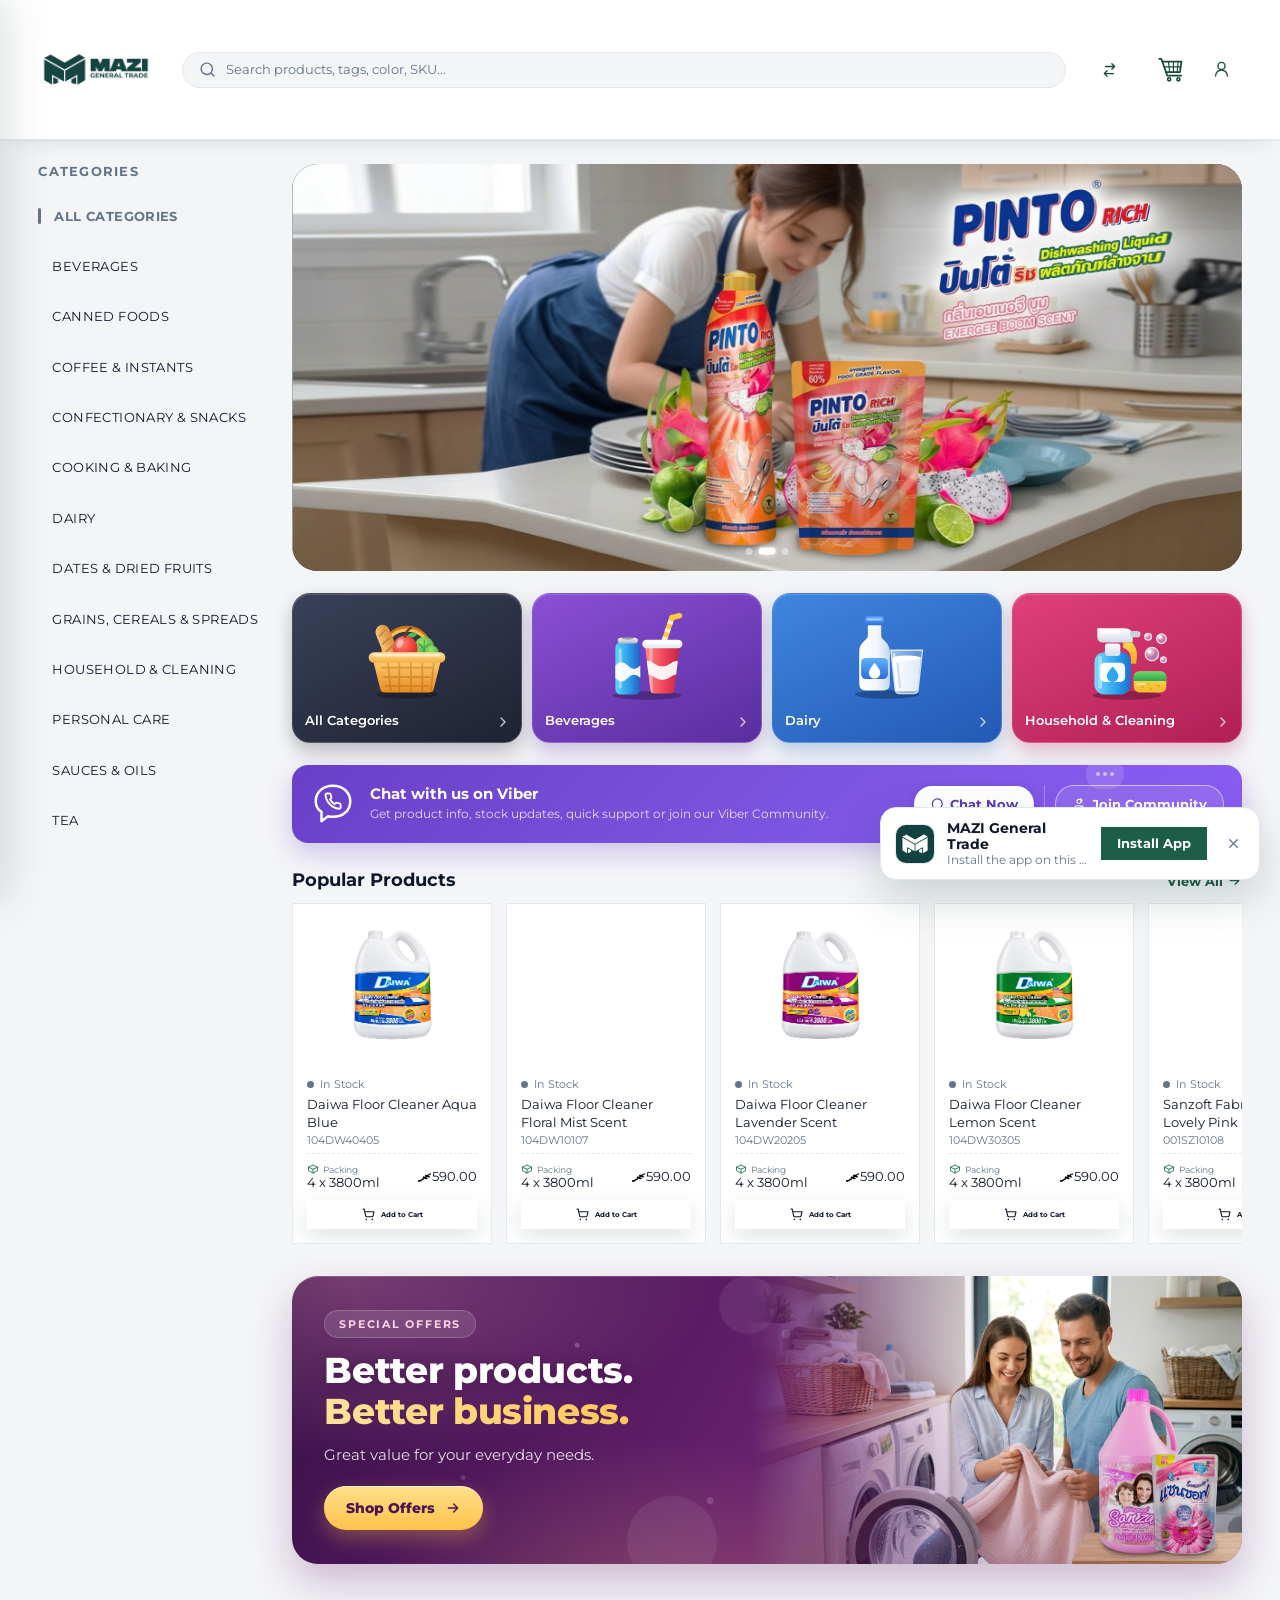
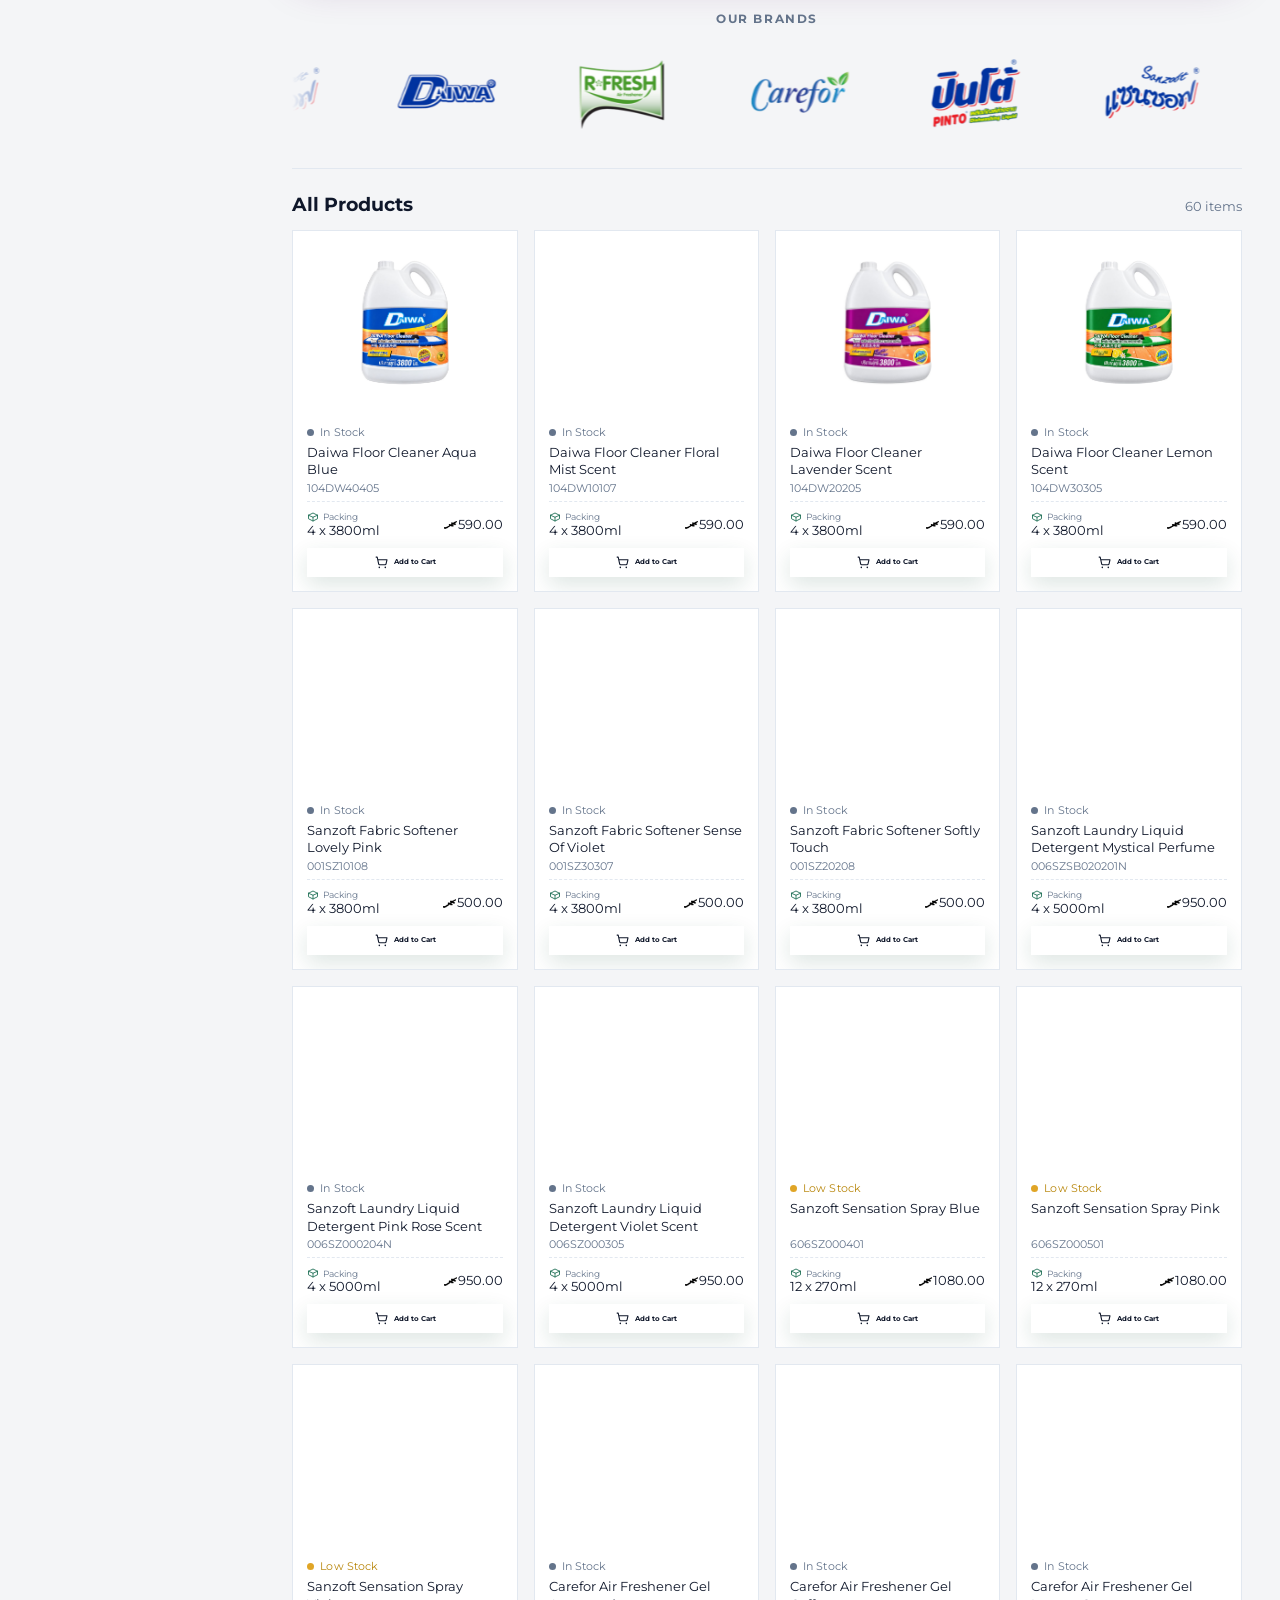
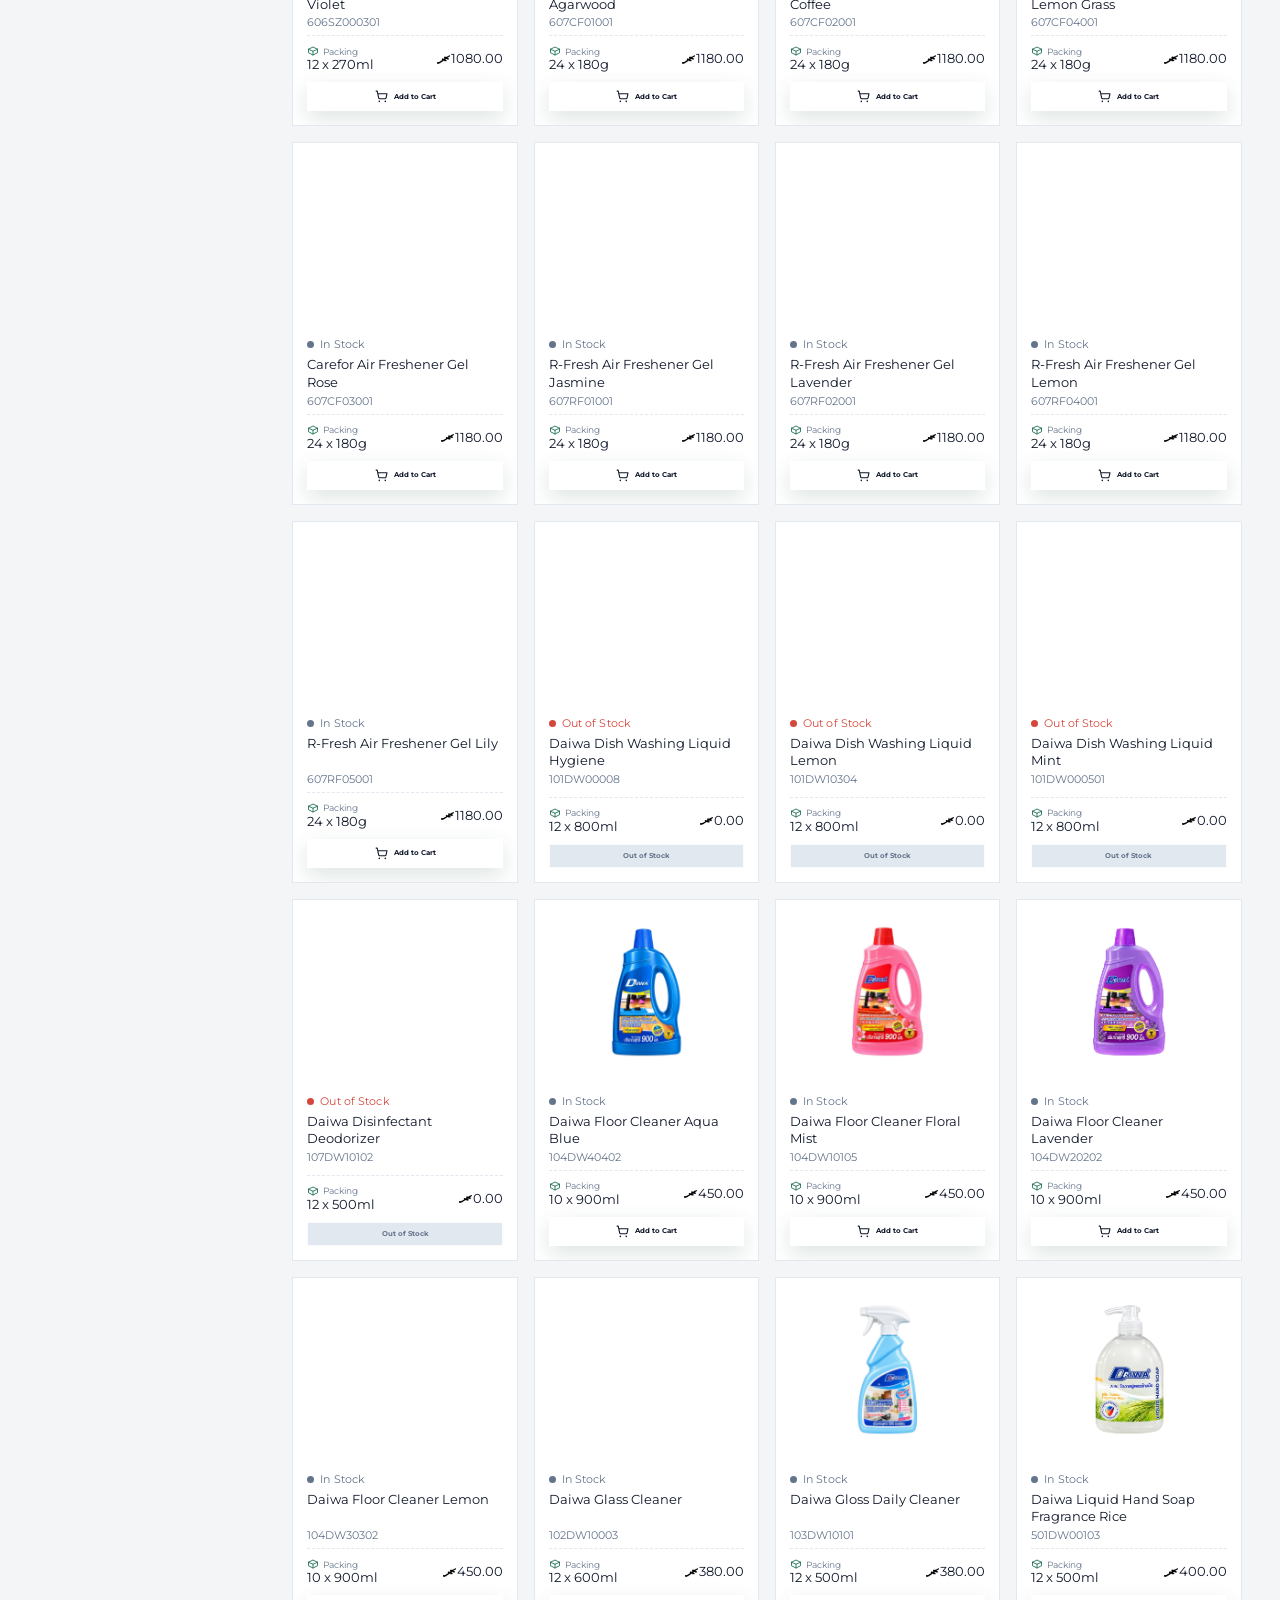
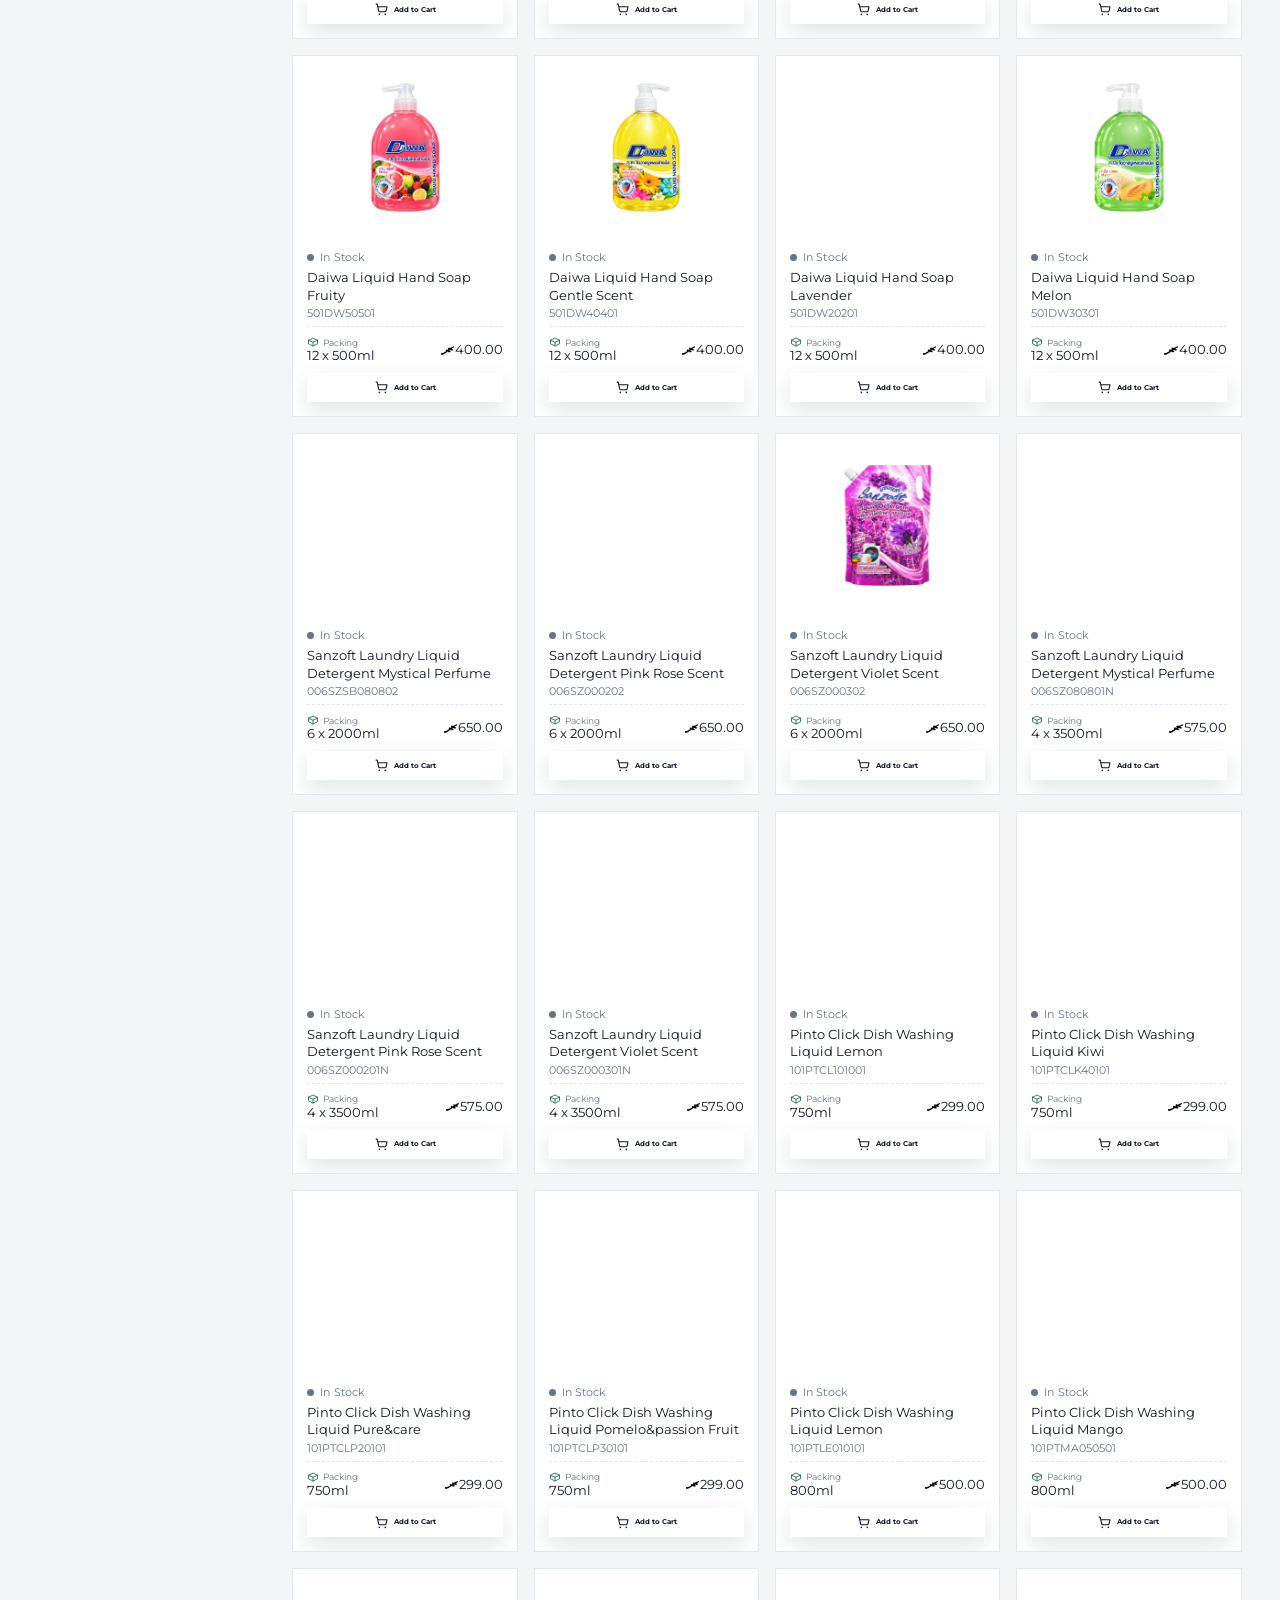
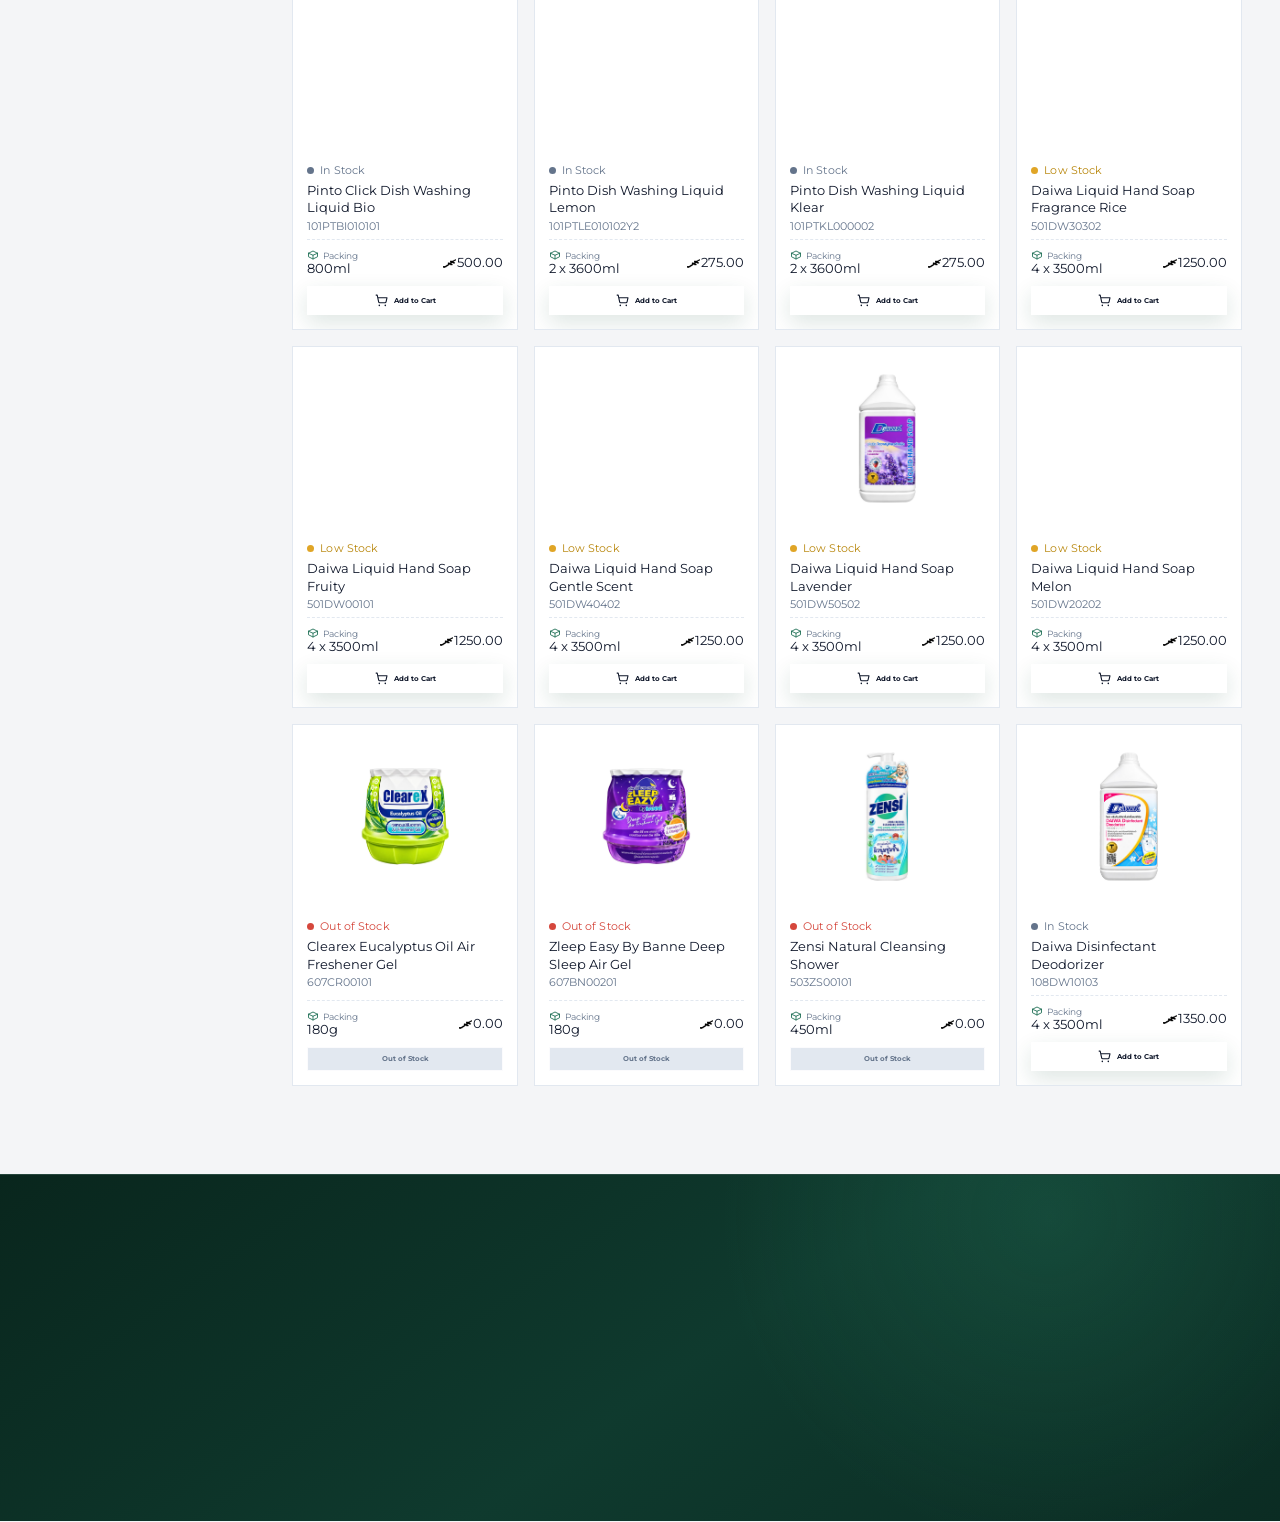
==== commit cbf30c3c: "Add files via upload" ====
--- a/index.html
+++ b/index.html
@@ -37,8 +37,8 @@
 <link rel="preconnect" href="https://fonts.gstatic.com" crossorigin>
 <link href="https://fonts.googleapis.com/css2?family=Montserrat:wght@400;700&display=swap" rel="stylesheet" media="print" onload="this.media='all'">
 <noscript><link href="https://fonts.googleapis.com/css2?family=Montserrat:wght@400;700&display=swap" rel="stylesheet"></noscript>
-<script src="theme.js?v=20261014a"></script>
-<link rel="stylesheet" href="style.css?v=20261014g">
+<script src="theme.js?v=20261014b"></script>
+<link rel="stylesheet" href="style.css?v=20261014h">
 </head>
 <body class="has-bottom-nav">
 
--- a/style.css
+++ b/style.css
@@ -7246,3 +7246,7 @@
 /* My accounts cards: square badges (no pills), spread across the full width */
 #profileView .ma-type,#profileView .ma-status{border-radius:0}
 .pv-accounts-card .ma-grid{grid-template-columns:repeat(auto-fill,minmax(300px,1fr))}
+
+/* Guests always see the light theme — no day/night switch until they log in */
+html[data-auth="guest"] .pm-theme-group,
+html[data-auth="guest"] .profile-dropdown-theme{display:none !important;}
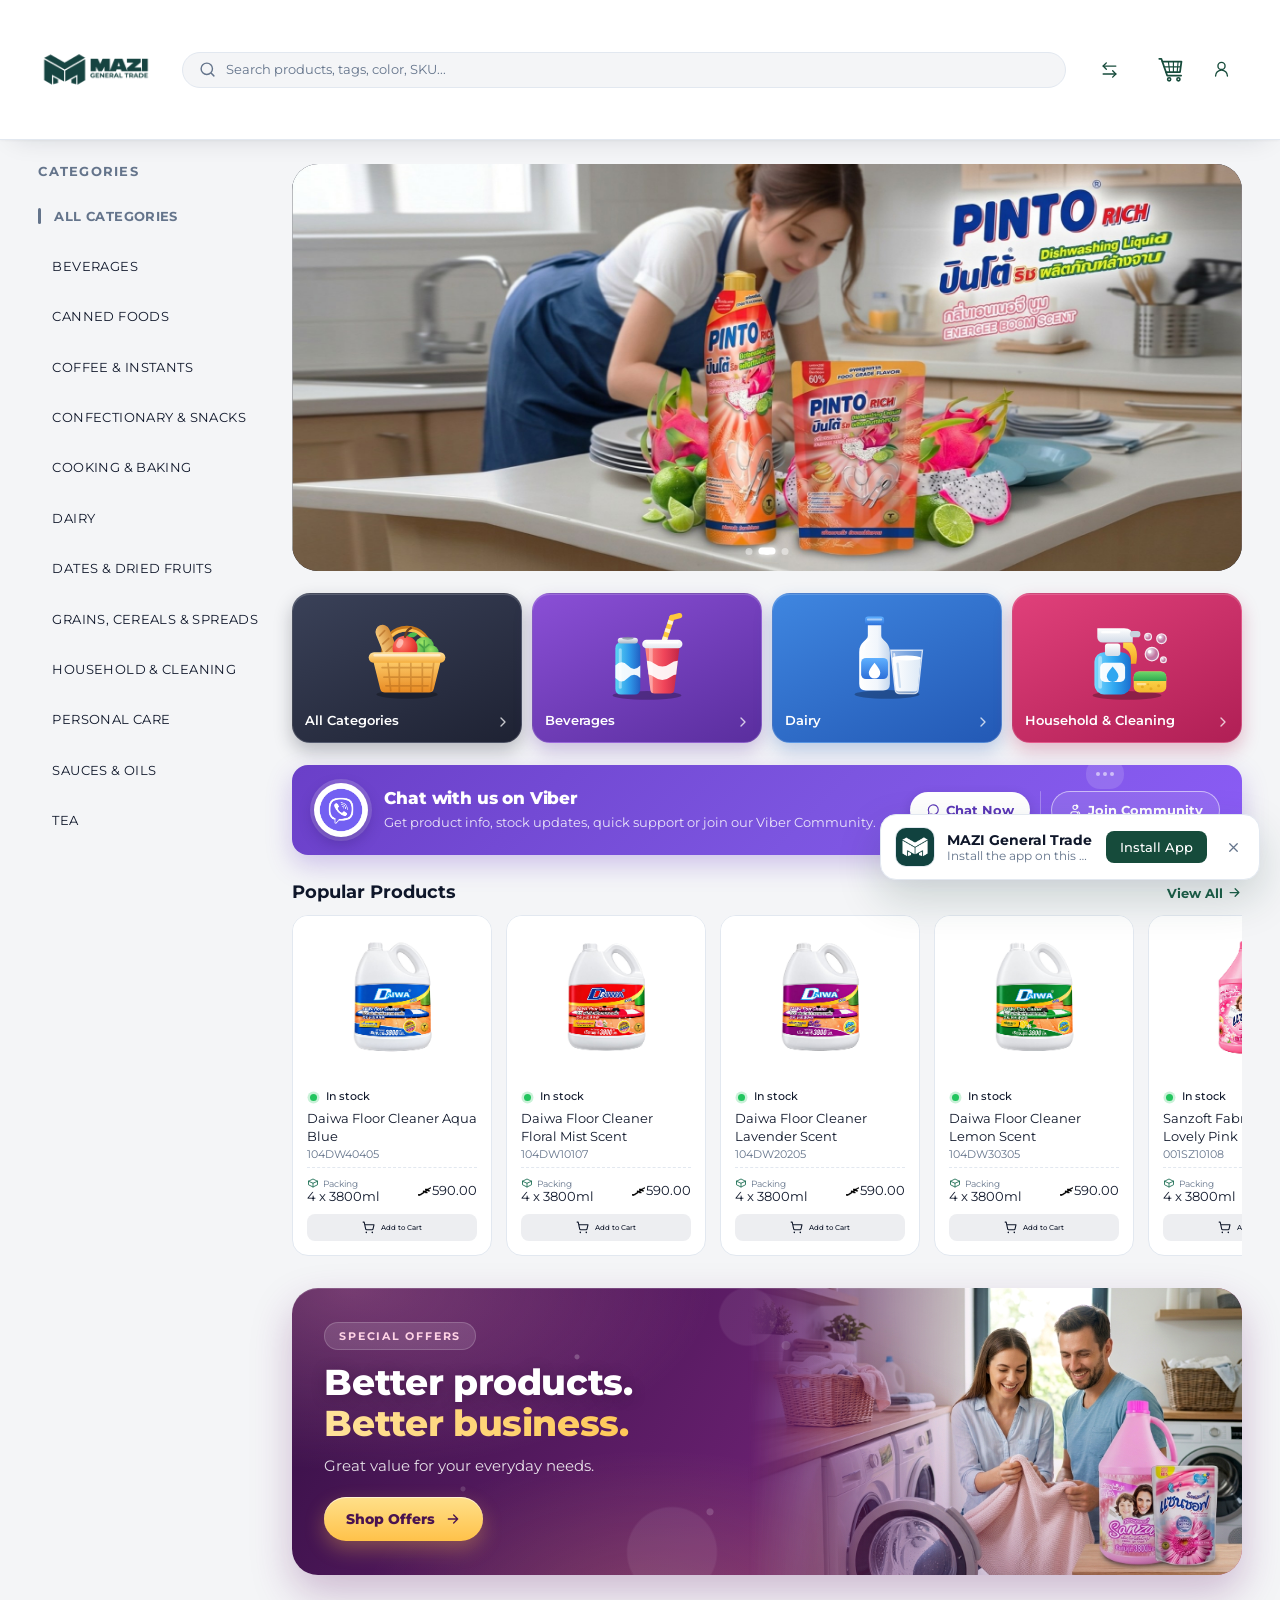
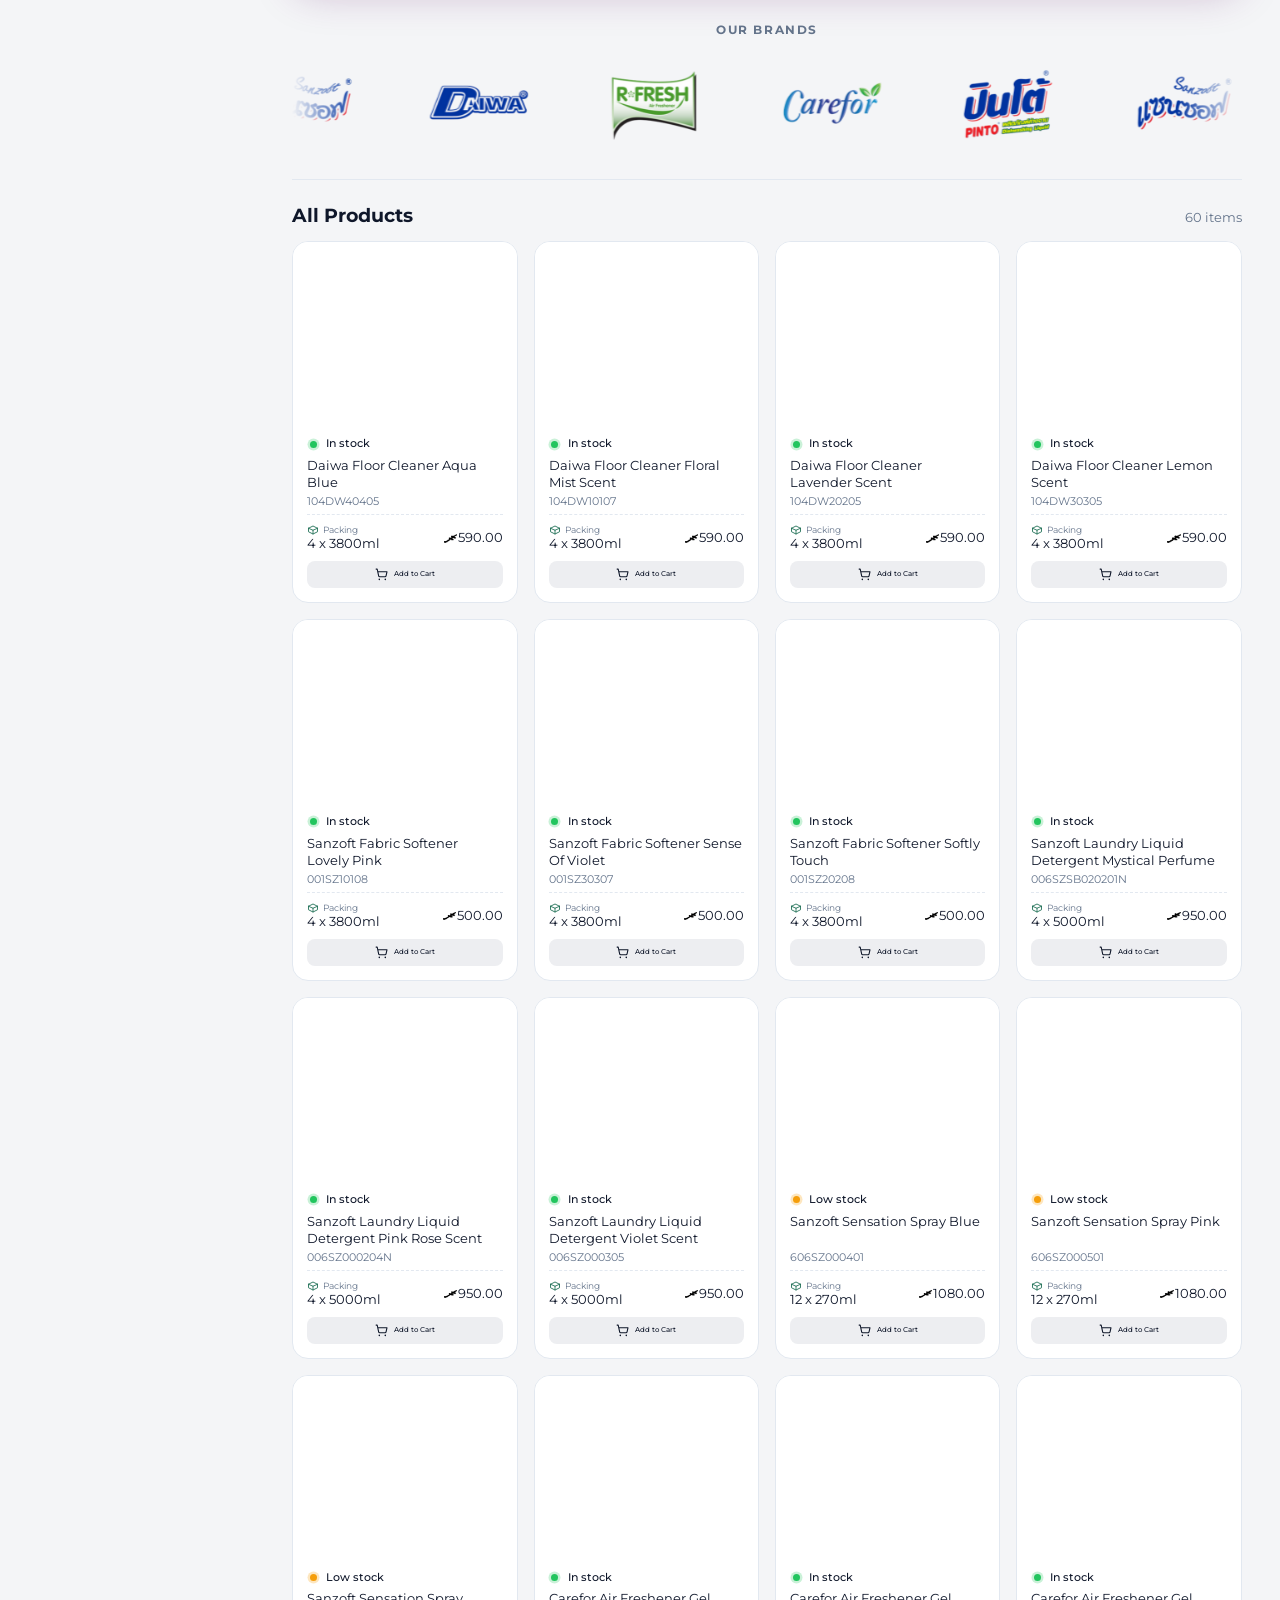
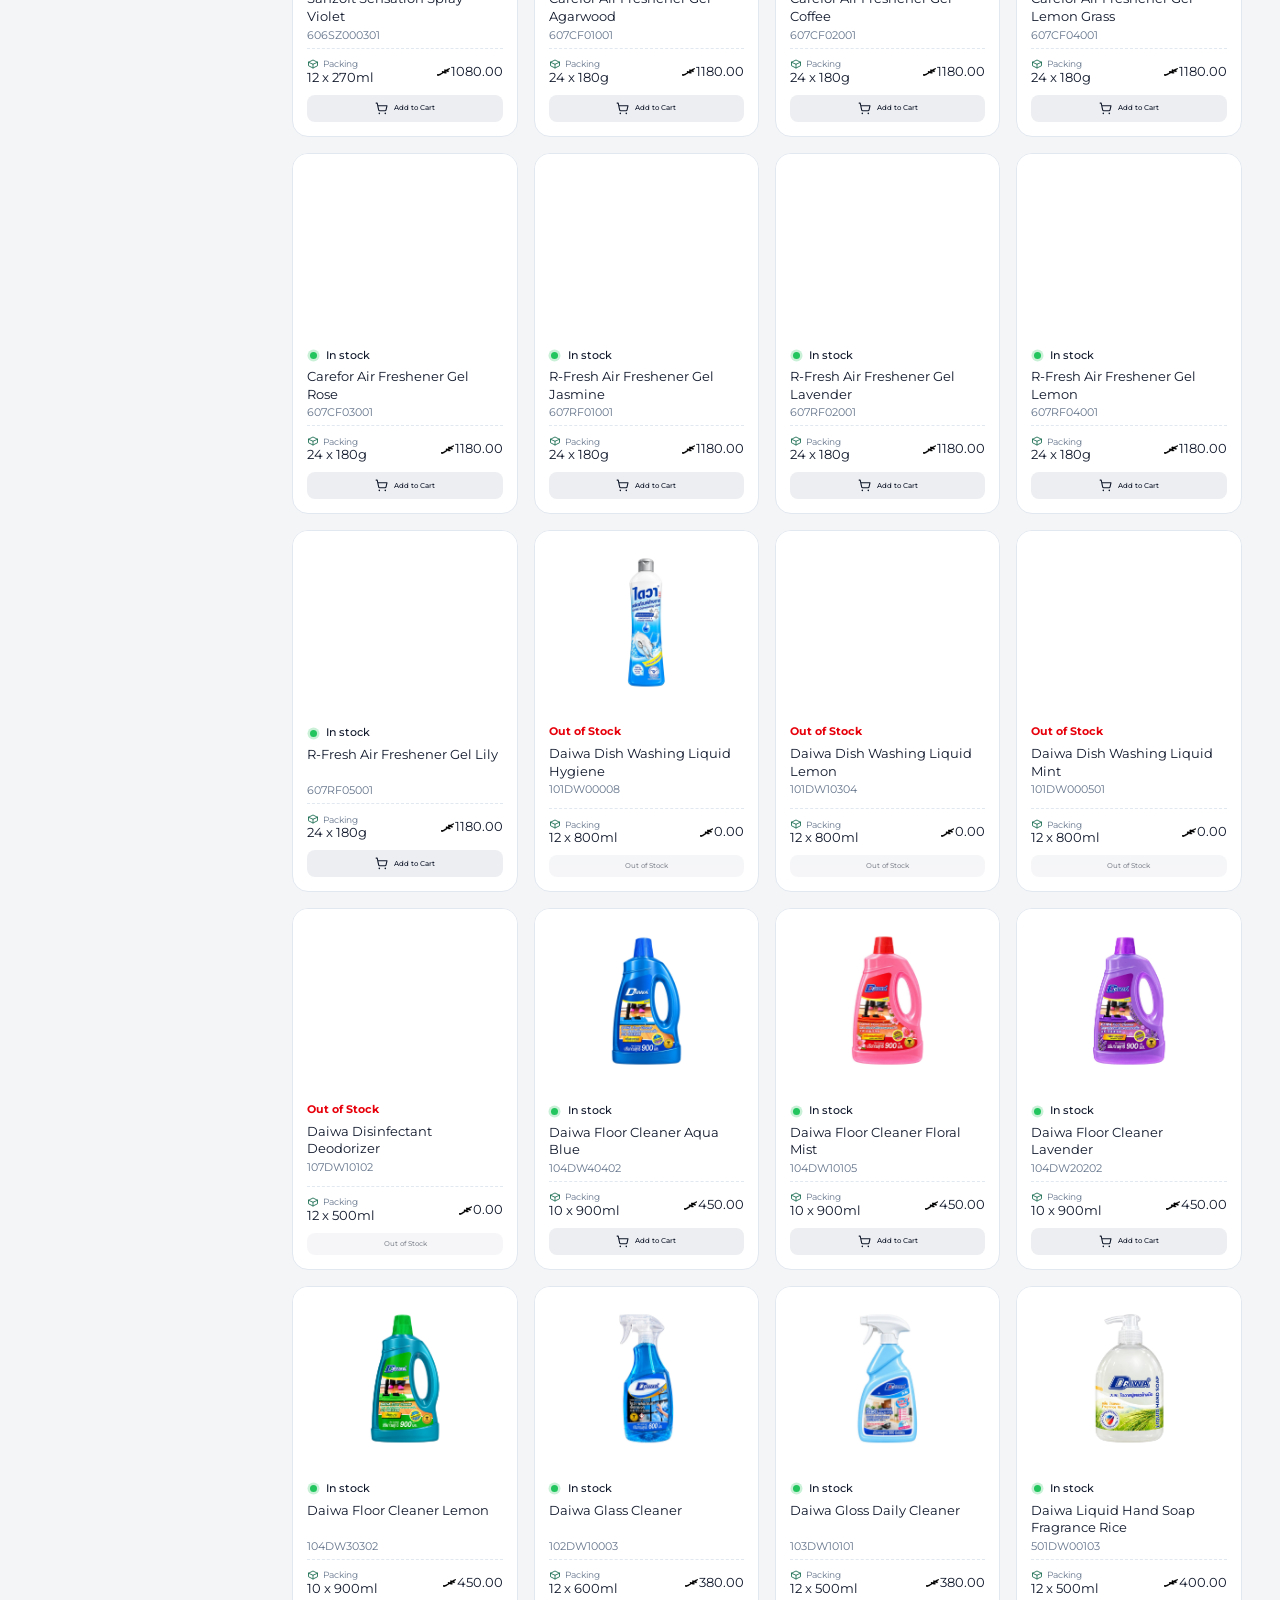
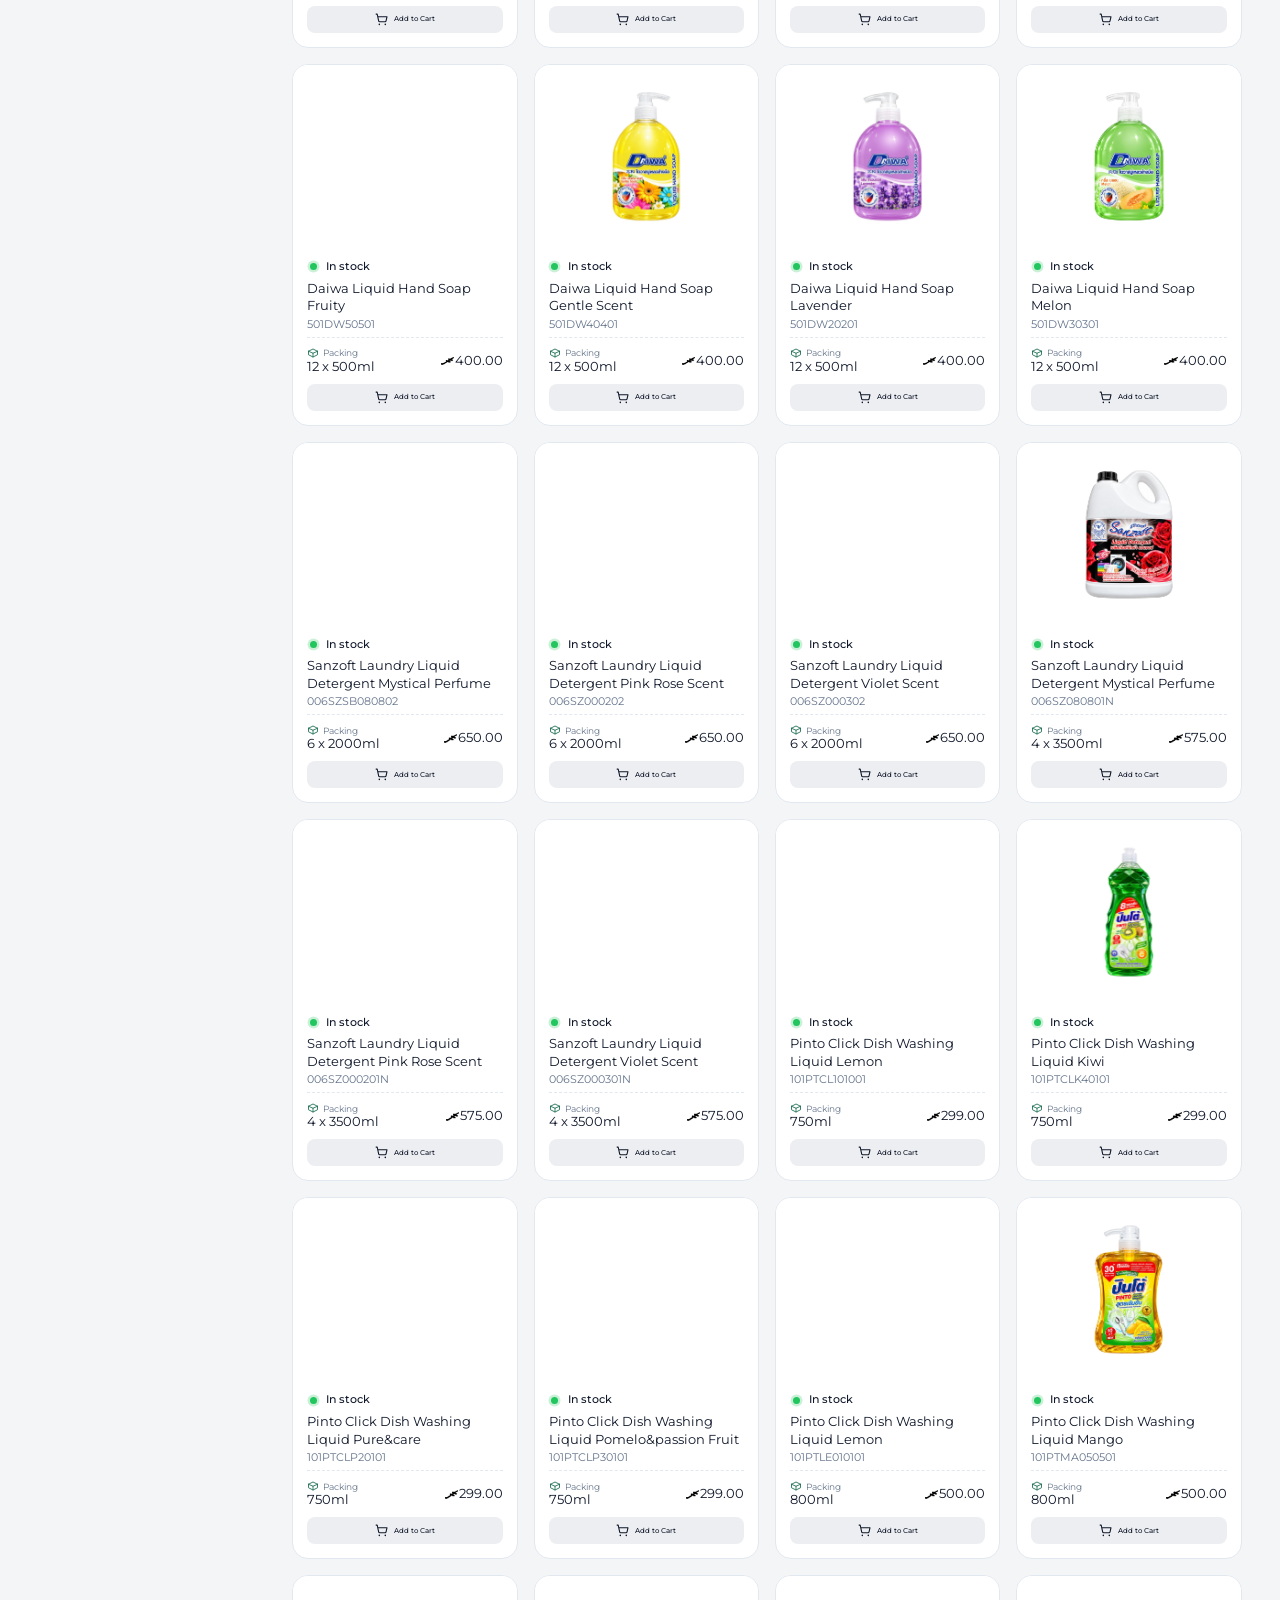
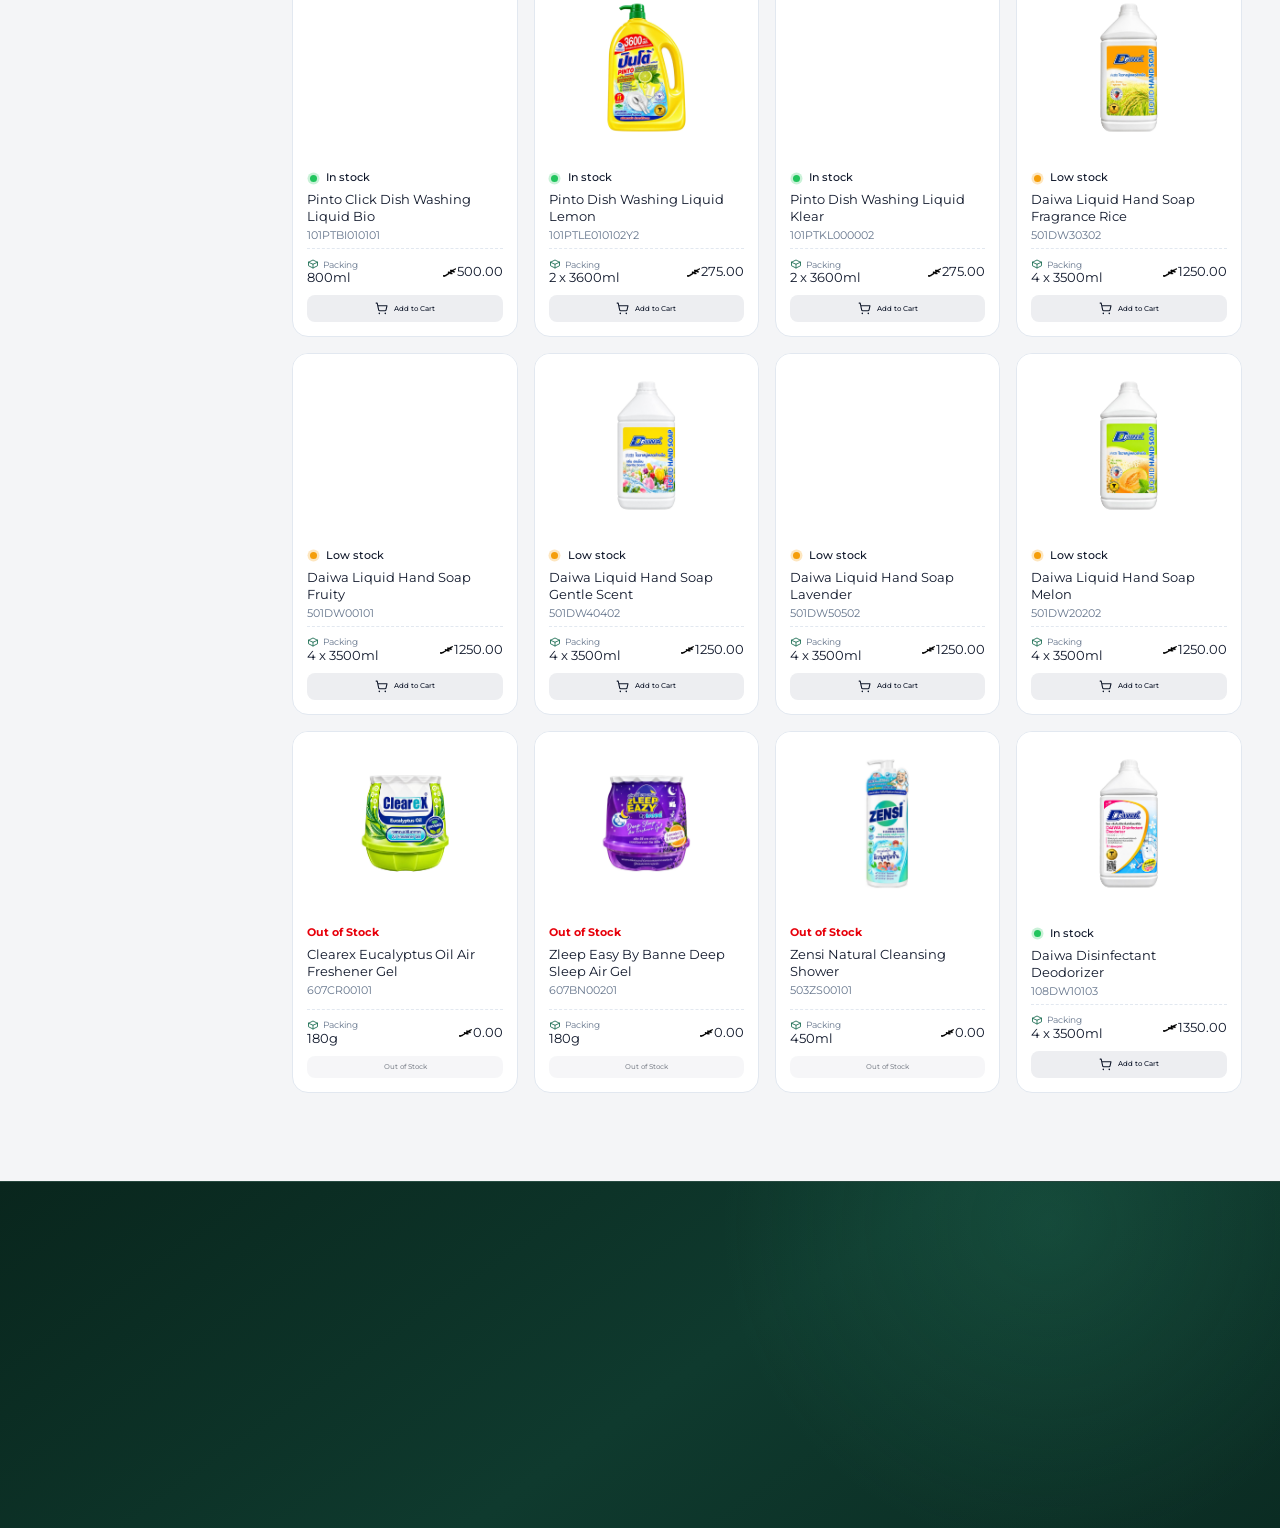
==== commit f8845b86: "Add files via upload" ====
--- a/index.html
+++ b/index.html
@@ -10,6 +10,8 @@
 (function () {
   try {
     var h = location.hash || '', q = location.search || '';
+    // remember that this page load is a return from an OAuth (Google) redirect, before supabase-js clears the URL
+    window.__maziOauthReturn = /[#&]access_token=/.test(h) || /[?&]code=/.test(q);
     if (!/[#&](access_token|refresh_token|error)=/.test(h) && !/[?&](code|error)=/.test(q)) return;
     var t = sessionStorage.getItem('mazi_admin_google_claim');
     if (!t) return;
@@ -37,8 +39,8 @@
 <link rel="preconnect" href="https://fonts.gstatic.com" crossorigin>
 <link href="https://fonts.googleapis.com/css2?family=Montserrat:wght@400;700&display=swap" rel="stylesheet" media="print" onload="this.media='all'">
 <noscript><link href="https://fonts.googleapis.com/css2?family=Montserrat:wght@400;700&display=swap" rel="stylesheet"></noscript>
-<script src="theme.js?v=20261014b"></script>
-<link rel="stylesheet" href="style.css?v=20261014h">
+<script src="theme.js?v=20261021a"></script>
+<link rel="stylesheet" href="style.css?v=20261021f">
 </head>
 <body class="has-bottom-nav">
 
@@ -53,7 +55,7 @@
 </div>
 <script src="supabase.js" defer></script>
 <script src="supabase-config.js" defer></script>
-<script src="api.js?v=20261014a" defer></script>
+<script src="api.js?v=20261018d" defer></script>
 <script src="site-config.js?v=20261014a" defer></script>
 <script src="loader.js" defer></script>
 
@@ -62,19 +64,9 @@
   <div class="navbar-inner">
     <div class="navbar-top">
       <div class="navbar-currency-wrap" id="navbarCurrencyWrap">
-        <button type="button" class="icon-btn navbar-hamburger-btn" id="navHamburgerBtn" aria-label="Currency" aria-expanded="false">
-          <svg viewBox="0 0 24 24" fill="none" stroke="currentColor" stroke-width="2" stroke-linecap="round" stroke-linejoin="round"><path d="M7 7.5h11.5m0 0L15 4m3.5 3.5L15 11"/><path d="M17 16.5H5.5m0 0L9 13m-3.5 3.5L9 20"/></svg>
+        <button type="button" class="icon-btn navbar-hamburger-btn" id="navHamburgerBtn" aria-label="Currency" aria-haspopup="menu" aria-expanded="false">
+          <svg viewBox="0 0 24 24" fill="none" stroke="currentColor" stroke-width="1.8" stroke-linecap="round" stroke-linejoin="round" aria-hidden="true"><path d="M8 3 4 7l4 4"/><path d="M4 7h16"/><path d="m16 21 4-4-4-4"/><path d="M20 17H4"/></svg>
         </button>
-        <div class="navbar-currency-dropdown" id="navbarCurrencyDropdown">
-          <div class="currency-toggle" role="group" aria-label="Currency">
-            <span class="currency-toggle-thumb" aria-hidden="true"></span>
-            <button type="button" class="currency-toggle-btn active" data-currency="MVR">
-              <img class="cur-icon currency-toggle-icon" src="img/mvr-icon-black.png" alt="MVR">
-              <span>MVR</span>
-            </button>
-            <button type="button" class="currency-toggle-btn" data-currency="USD"><span class="currency-toggle-icon currency-toggle-usd-icon" aria-hidden="true">$</span><span>USD</span></button>
-          </div>
-        </div>
       </div>
       <a href="#" class="brand">
         <img src="img/logo-green.png" alt="MAZI General Trade" class="brand-logo">
@@ -106,17 +98,8 @@
           </button>
           <div class="profile-dropdown" id="profileDropdown">
             <button type="button" class="js-profile-profile-btn" id="profileProfileBtn">Profile</button>
-            <div class="profile-dropdown-currency">
-              <div class="currency-toggle" role="group" aria-label="Currency">
-                <span class="currency-toggle-thumb" aria-hidden="true"></span>
-                <button type="button" class="currency-toggle-btn active" data-currency="MVR">
-                  <img class="cur-icon currency-toggle-icon" src="img/mvr-icon-black.png" alt="MVR">
-                  <span>MVR</span>
-                </button>
-                <button type="button" class="currency-toggle-btn" data-currency="USD"><span class="currency-toggle-icon currency-toggle-usd-icon" aria-hidden="true">$</span><span>USD</span></button>
-              </div>
-            </div>
-            <div class="profile-dropdown-theme"><button type="button" class="theme-btn" data-theme-toggle title="Switch to dark mode" aria-label="Switch to dark mode"><span class="tt-track"><span class="tt-lbl tt-day">DAY MODE</span><span class="tt-lbl tt-night">NIGHT MODE</span><span class="tt-thumb"><svg class="tt-sun" viewBox="0 0 24 24" fill="none" stroke="currentColor" stroke-linecap="round" stroke-linejoin="round"><circle cx="12" cy="12" r="4"/><path d="M12 2v2M12 20v2M4.9 4.9l1.4 1.4M17.7 17.7l1.4 1.4M2 12h2M20 12h2M4.9 19.1l1.4-1.4M17.7 6.3l1.4-1.4"/></svg><svg class="tt-moon" viewBox="0 0 24 24" fill="none" stroke="currentColor" stroke-linecap="round" stroke-linejoin="round"><path d="M15 14.2A6.6 6.6 0 1 1 8.3 5.6a5.3 5.3 0 0 0 6.7 8.6z"/><path d="M18.5 3.5l.7 1.6 1.6.7-1.6.7-.7 1.6-.7-1.6-1.6-.7 1.6-.7z" stroke-width="1.3"/></svg></span></span></button></div>
+            <div class="profile-dropdown-theme pd-cur-wrap"><button type="button" class="pd-theme-row pd-cur-row" id="pdCurRow" aria-haspopup="menu" aria-expanded="false"><span class="th-ico"><svg viewBox="0 0 24 24" aria-hidden="true"><circle cx="12" cy="12" r="8.5"/><path d="M14.5 9.2c-.5-.8-1.4-1.2-2.5-1.2-1.5 0-2.6.8-2.6 2 0 2.8 5.2 1.4 5.2 4.2 0 1.2-1.1 2-2.6 2-1.1 0-2.1-.5-2.6-1.3M12 6.5V8M12 16v1.5"/></svg></span><span class="th-label">Currency</span><span class="pd-cur-value" data-currency-current>MVR</span><svg class="th-chev" viewBox="0 0 24 24" aria-hidden="true"><path d="M9 6l6 6-6 6"/></svg></button></div>
+            <div class="profile-dropdown-theme"><button type="button" class="pd-theme-row" data-theme-menu data-theme-side="side" aria-haspopup="menu" aria-expanded="false"><span class="th-ico"><svg viewBox="0 0 24 24" aria-hidden="true"><circle cx="12" cy="12" r="8.5"/><path d="M12 3.5a8.5 8.5 0 0 1 0 17z" fill="currentColor" stroke="none"/></svg></span><span class="th-label">Theme</span><svg class="th-chev" viewBox="0 0 24 24" aria-hidden="true"><path d="M9 6l6 6-6 6"/></svg></button></div>
             <button type="button" class="js-profile-orders-btn" id="profileOrdersBtn">My Orders</button>
             <button type="button" class="js-profile-logout-btn" id="profileLogoutBtn">Logout</button>
           </div>
@@ -212,7 +195,7 @@
       <span class="viber-cta-deco viber-cta-deco-1" aria-hidden="true"><i></i><i></i><i></i></span>
       <span class="viber-cta-deco viber-cta-deco-2" aria-hidden="true"><i></i><i></i><i></i></span>
       <div class="viber-cta-icon">
-        <svg viewBox="0 0 48 48" aria-hidden="true"><path d="M24 5C13.5 5 6 11.6 6 21c0 5 2.4 8.8 6 11.2V42l6.8-5.2c1.6.4 3.4.6 5.2.6 10.5 0 18-6.6 18-16S34.5 5 24 5z" fill="none" stroke="currentColor" stroke-width="2.6" stroke-linejoin="round"/><g transform="translate(14.4 11.4) scale(.8)"><path d="M22 16.92v3a2 2 0 0 1-2.18 2 19.79 19.79 0 0 1-8.63-3.07 19.5 19.5 0 0 1-6-6 19.79 19.79 0 0 1-3.07-8.67A2 2 0 0 1 4.11 2h3a2 2 0 0 1 2 1.72c.13.96.36 1.9.7 2.81a2 2 0 0 1-.45 2.11L8.09 9.91a16 16 0 0 0 6 6l1.27-1.27a2 2 0 0 1 2.11-.45c.91.34 1.85.57 2.81.7A2 2 0 0 1 22 16.92z" fill="none" stroke="currentColor" stroke-width="2.4" stroke-linecap="round" stroke-linejoin="round"/></g></svg>
+        <img src="img/viber.webp" alt="" width="46" height="46" aria-hidden="true">
       </div>
       <div class="viber-cta-text">
         <strong>Chat with us on Viber</strong>
@@ -451,7 +434,7 @@
 
     <div class="pm-bottom">
     <div class="pm-group pm-theme-group">
-      <div class="pm-theme-row"><button type="button" class="theme-btn" data-theme-toggle title="Switch to dark mode" aria-label="Switch to dark mode"><span class="tt-track"><span class="tt-lbl tt-day">DAY MODE</span><span class="tt-lbl tt-night">NIGHT MODE</span><span class="tt-thumb"><svg class="tt-sun" viewBox="0 0 24 24" fill="none" stroke="currentColor" stroke-linecap="round" stroke-linejoin="round"><circle cx="12" cy="12" r="4"/><path d="M12 2v2M12 20v2M4.9 4.9l1.4 1.4M17.7 17.7l1.4 1.4M2 12h2M20 12h2M4.9 19.1l1.4-1.4M17.7 6.3l1.4-1.4"/></svg><svg class="tt-moon" viewBox="0 0 24 24" fill="none" stroke="currentColor" stroke-linecap="round" stroke-linejoin="round"><path d="M15 14.2A6.6 6.6 0 1 1 8.3 5.6a5.3 5.3 0 0 0 6.7 8.6z"/><path d="M18.5 3.5l.7 1.6 1.6.7-1.6.7-.7 1.6-.7-1.6-1.6-.7 1.6-.7z" stroke-width="1.3"/></svg></span></span></button></div>
+      <button type="button" class="pm-theme-btn" data-theme-menu aria-haspopup="menu" aria-expanded="false"><span class="pm-row-icon"><svg viewBox="0 0 24 24" aria-hidden="true"><circle cx="12" cy="12" r="8.5"/><path d="M12 3.5a8.5 8.5 0 0 1 0 17z" fill="currentColor" stroke="none"/></svg></span><span class="pm-row-label">Theme</span><span class="pm-row-value" data-theme-current>Light</span><svg class="pm-row-chevron" viewBox="0 0 24 24"><path d="M9 6l6 6-6 6" fill="none" stroke="currentColor" stroke-width="2" stroke-linecap="round" stroke-linejoin="round"/></svg></button>
     </div>
 
     <div class="pm-group">
@@ -739,18 +722,22 @@
       <svg class="ls-svg" viewBox="0 0 96 96" fill="none" aria-hidden="true">
         <defs>
           <linearGradient id="lsGrad" x1="14" y1="10" x2="82" y2="86" gradientUnits="userSpaceOnUse">
-            <stop offset="0" stop-color="#3FA57F"/>
-            <stop offset="1" stop-color="#164B3B"/>
+            <stop offset="0" stop-color="#FFFFFF"/>
+            <stop offset="1" stop-color="#F1F2F4"/>
+          </linearGradient>
+          <linearGradient id="lsRingGrad" x1="6" y1="8" x2="90" y2="88" gradientUnits="userSpaceOnUse">
+            <stop offset="0" stop-color="#164B3B"/>
+            <stop offset=".55" stop-color="#3FA57F"/>
+            <stop offset="1" stop-color="#E9C46A"/>
           </linearGradient>
         </defs>
-        <circle class="ls-disc" cx="48" cy="48" r="37" fill="url(#lsGrad)"/>
+        <circle class="ls-disc" cx="48" cy="48" r="37" fill="url(#lsGrad)" stroke="rgba(22,75,59,.10)" stroke-width="1.2"/>
         <circle class="ls-ring" cx="48" cy="48" r="44" pathLength="1"/>
         <path class="ls-tick" d="M32 49.5l11.2 11.2L65 38" pathLength="1"/>
       </svg>
     </div>
     <h2 class="ls-title">Login successful</h2>
     <p class="ls-sub" id="lsSub">Welcome back!</p>
-    <div class="ls-progress" aria-hidden="true"><span></span></div>
   </div>
 </div>
 
@@ -805,6 +792,22 @@
     </div>
 
     <button type="button" class="oc-orders-btn" id="ocOrdersBtn">View My Orders</button>
+  </div>
+</div>
+
+<!-- ============ ORDER DETAILS MODAL ============ -->
+<div class="od-backdrop" id="odBackdrop"></div>
+<div class="od-modal" id="odModal" role="dialog" aria-modal="true" aria-labelledby="odTitle">
+  <div class="od-card">
+    <div class="od-head">
+      <div>
+        <h3 id="odTitle">Order details</h3>
+        <div class="od-sub" id="odSub"></div>
+      </div>
+      <button type="button" class="od-close" id="odCloseBtn" aria-label="Close">&times;</button>
+    </div>
+    <div class="od-body" id="odBody"></div>
+    <div class="od-foot" id="odFoot"></div>
   </div>
 </div>
 
@@ -980,20 +983,12 @@
       <div class="pv-box-head"><h3>Display &amp; alerts</h3><p class="st-sub">Applies to this device only.</p></div>
       <div class="pv-set-list">
         <div class="pv-set-row">
-          <div class="pv-set-info"><b>Theme</b><small>Match this device, or always use light or dark.</small></div>
-          <div class="pv-seg" role="group" aria-label="Theme">
-            <button type="button" data-theme-mode="system"><svg viewBox="0 0 24 24"><rect x="3" y="4" width="18" height="12" rx="2"/><path d="M8 20h8M12 16v4"/></svg>System</button>
-            <button type="button" data-theme-mode="light"><svg viewBox="0 0 24 24"><circle cx="12" cy="12" r="4"/><path d="M12 2v2M12 20v2M4.9 4.9l1.4 1.4M17.7 17.7l1.4 1.4M2 12h2M20 12h2M4.9 19.1l1.4-1.4M17.7 6.3l1.4-1.4"/></svg>Light</button>
-            <button type="button" data-theme-mode="dark"><svg viewBox="0 0 24 24"><path d="M20 14.5A8 8 0 1 1 9.5 4a6.5 6.5 0 0 0 10.5 10.5z"/></svg>Dark</button>
-          </div>
+          <div class="pv-set-info"><b>Theme</b><small>Light by default. Choose dark, or match this device.</small></div>
+          <button type="button" class="pv-theme-trigger" data-theme-menu aria-haspopup="menu" aria-expanded="false"><span class="th-ico"><svg viewBox="0 0 24 24" aria-hidden="true"><circle cx="12" cy="12" r="8.5"/><path d="M12 3.5a8.5 8.5 0 0 1 0 17z" fill="currentColor" stroke="none"/></svg></span><span data-theme-current>Light</span><svg class="th-chev" viewBox="0 0 24 24" aria-hidden="true"><path d="M9 6l6 6-6 6"/></svg></button>
         </div>
         <div class="pv-set-row">
           <div class="pv-set-info"><b>Preferred currency</b><small>Prices are shown in this currency.</small></div>
-          <div class="currency-toggle pv-currency-toggle" id="pvCurrencyToggle" role="group" aria-label="Currency">
-            <span class="currency-toggle-thumb" aria-hidden="true"></span>
-            <button type="button" class="currency-toggle-btn pv-currency-btn active" data-currency="MVR"><img class="cur-icon currency-toggle-icon" src="img/mvr-icon-black.png" alt="MVR"><span>MVR</span></button>
-            <button type="button" class="currency-toggle-btn pv-currency-btn" data-currency="USD"><span class="currency-toggle-icon currency-toggle-usd-icon" aria-hidden="true">$</span><span>USD</span></button>
-          </div>
+          <button type="button" class="pv-theme-trigger pv-cur-trigger" id="pvCurTrigger" aria-haspopup="menu" aria-expanded="false" aria-label="Preferred currency"><span class="th-ico"><svg viewBox="0 0 24 24" aria-hidden="true"><circle cx="12" cy="12" r="8.5"/><path d="M14.5 9.2c-.5-.8-1.4-1.2-2.5-1.2-1.5 0-2.6.8-2.6 2 0 2.8 5.2 1.4 5.2 4.2 0 1.2-1.1 2-2.6 2-1.1 0-2.1-.5-2.6-1.3M12 6.5V8M12 16v1.5"/></svg></span><span data-currency-current>MVR</span><svg class="th-chev" viewBox="0 0 24 24" aria-hidden="true"><path d="M6 9l6 6 6-6"/></svg></button>
         </div>
         <div class="pv-set-row" id="pvNotifCard" hidden>
           <div class="pv-set-info"><b>Order notifications</b><small>Get alerted on this device when an order status changes.</small></div>
@@ -1305,7 +1300,7 @@
 
 <script src="page-transitions.js" defer></script>
 <script src="profile-extras.js?v=20260921h" defer></script>
-<script src="script.js?v=20261014d" defer></script>
-<script src="my-accounts.js?v=20260921d" defer></script>
+<script src="script.js?v=20261021c" defer></script>
+<script src="my-accounts.js?v=20261018c" defer></script>
 </body>
 </html>
--- a/style.css
+++ b/style.css
@@ -133,7 +133,7 @@
   color:var(--green-800);
   transition:background .15s, width .28s ease, height .28s ease;
 }
-.icon-btn:hover{background:var(--green-100);}
+.icon-btn:hover{background:#F1F3F5;}
 .icon-btn svg{width:19px;height:19px;}
 .icon-btn svg path,.icon-btn svg circle{stroke-width:1.7;}
 .cart-count{
@@ -154,7 +154,7 @@
   border-radius:0;
 }
 .nav-viber-icon{width:60px;height:60px;object-fit:contain;display:block;border-radius:50%;}
-.nav-viber-btn:hover{background:var(--green-100);}
+.nav-viber-btn:hover{background:#F1F3F5;}
 .login-btn{
   display:flex;align-items:center;justify-content:center;
   width:clamp(38px,3.2vw,46px);height:clamp(38px,3.2vw,46px);
@@ -167,7 +167,7 @@
 }
 .login-btn svg{width:19px;height:19px;}
 .login-btn svg path,.login-btn svg circle{stroke-width:1.7;}
-.login-btn:hover{background:var(--green-100);}
+.login-btn:hover{background:#F1F3F5;}
 .login-btn[hidden]{display:none;}
 /* Product detail page: no login icon for guests (logged-in users still get the profile menu) */
 #productView .login-btn{display:none;}
@@ -245,7 +245,7 @@
   cursor:pointer;
   transition:background .15s;
 }
-.profile-btn:hover{background:var(--glass-bg);}
+.profile-btn:hover{background:#F1F3F5;}
 .profile-btn svg{width:25px;height:25px;}
 .profile-btn svg path,.profile-btn svg circle{stroke-width:1.7;}
 .profile-dropdown{
@@ -269,7 +269,13 @@
   cursor:pointer;
   transition:background .12s;
 }
-.profile-dropdown button:hover{background:var(--glass-bg);}
+.profile-dropdown > button{font-weight:500;}
+.profile-dropdown > button:hover,
+.profile-dropdown > button:focus-visible{background:#F1F3F5;outline:none;}
+.profile-dropdown > button:active{background:#E6E9EC;}
+html[data-theme="dark"] .profile-dropdown > button:hover,
+html[data-theme="dark"] .profile-dropdown > button:focus-visible{background:rgba(255,255,255,.10);}
+html[data-theme="dark"] .profile-dropdown > button:active{background:rgba(255,255,255,.16);}
 .profile-dropdown-currency{
   display:flex;justify-content:center;
   padding:10px 16px;
@@ -1351,7 +1357,8 @@
 .login-success.show{visibility:visible;pointer-events:auto;cursor:pointer;}
 .ls-backdrop{
   position:absolute;inset:0;
-  background:radial-gradient(circle at 50% 42%, rgba(46,140,108,.28), rgba(10,28,21,.62) 72%);
+  background:radial-gradient(circle at 50% 42%, rgba(255,255,255,.82), rgba(238,244,241,.74) 75%);
+  -webkit-backdrop-filter:blur(14px);backdrop-filter:blur(14px);
   opacity:0;
   transition:opacity .45s ease;
 }
@@ -1365,16 +1372,16 @@
   width:min(330px, calc(100vw - 48px));
   padding:40px 28px 34px;
   text-align:center;
-  background:linear-gradient(165deg, rgba(255,255,255,.92), rgba(255,255,255,.70));
-  border:1px solid rgba(255,255,255,.85);
-  border-radius:30px;
-  box-shadow:0 34px 90px rgba(6,26,19,.38), 0 1px 0 rgba(255,255,255,.9) inset;
+  background:#fff;
+  border:1px solid rgba(17,24,39,.06);
+  border-radius:28px;
+  box-shadow:0 30px 80px rgba(17,24,39,.16), 0 4px 14px rgba(17,24,39,.06);
   opacity:0;transform:translateY(26px) scale(.9);
 }
 /* soft light sweep across the card */
 .ls-card::before{
   content:'';position:absolute;top:-40%;left:-60%;width:50%;height:180%;
-  background:linear-gradient(100deg, transparent, rgba(255,255,255,.55), transparent);
+  background:linear-gradient(100deg, transparent, rgba(17,24,39,.045), transparent);
   transform:rotate(12deg) translateX(0);
   opacity:0;pointer-events:none;
 }
@@ -1401,33 +1408,39 @@
 .ls-disc{
   transform-box:fill-box;transform-origin:center;
   transform:scale(0);
-  filter:drop-shadow(0 10px 18px rgba(22,75,59,.35));
-}
-.login-success.show .ls-disc{animation:lsDisc .6s cubic-bezier(.34,1.56,.64,1) .2s forwards;}
+  filter:drop-shadow(0 8px 18px rgba(22,75,59,.22));
+}
+.login-success.show .ls-disc{animation:lsDisc .5s cubic-bezier(.34,1.56,.64,1) .2s forwards;}
 @keyframes lsDisc{0%{transform:scale(0);}100%{transform:scale(1);}}
 
 .ls-ring{
-  stroke:#2E8C6C;stroke-width:2.6;stroke-linecap:round;fill:none;
+  stroke:url(#lsRingGrad);stroke-width:3.4;stroke-linecap:round;fill:none;
   stroke-dasharray:1;stroke-dashoffset:1;
   transform-box:fill-box;transform-origin:center;transform:rotate(-90deg);
 }
-.login-success.show .ls-ring{animation:lsDraw .8s cubic-bezier(.65,0,.35,1) .3s forwards;}
+.login-success.show .ls-ring{animation:lsRingSpin 1s cubic-bezier(.65,0,.35,1) .35s forwards;}
+@keyframes lsRingSpin{
+  0%{stroke-dashoffset:1;transform:rotate(-90deg);}
+  100%{stroke-dashoffset:0;transform:rotate(270deg);}
+}
 
 .ls-tick{
-  stroke:#fff;stroke-width:6.5;stroke-linecap:round;stroke-linejoin:round;fill:none;
+  stroke:#164B3B;stroke-width:6;stroke-linecap:round;stroke-linejoin:round;fill:none;
   stroke-dasharray:1;stroke-dashoffset:1;
 }
-.login-success.show .ls-tick{animation:lsDraw .45s cubic-bezier(.65,0,.35,1) .72s forwards;}
+.login-success.show .ls-tick{animation:lsDraw .5s cubic-bezier(.65,0,.35,1) 1.3s forwards;}
+.login-success.show .ls-svg{animation:lsPop .5s cubic-bezier(.34,1.56,.64,1) 1.6s;}
+@keyframes lsPop{0%{transform:scale(1);}45%{transform:scale(1.1);}100%{transform:scale(1);}}
 @keyframes lsDraw{to{stroke-dashoffset:0;}}
 
 /* expanding pulse rings behind the badge */
 .ls-pulse{
   position:absolute;inset:8px;border-radius:50%;
-  border:2px solid rgba(46,140,108,.55);
+  border:2px solid rgba(46,140,108,.35);
   opacity:0;transform:scale(.7);
 }
-.login-success.show .ls-pulse-1{animation:lsPulse 1.3s ease-out .75s forwards;}
-.login-success.show .ls-pulse-2{animation:lsPulse 1.3s ease-out .98s forwards;}
+.login-success.show .ls-pulse-1{animation:lsPulse 1.3s ease-out 1.6s forwards;}
+.login-success.show .ls-pulse-2{animation:lsPulse 1.3s ease-out 1.85s forwards;}
 @keyframes lsPulse{
   0%{opacity:.7;transform:scale(.8);}
   100%{opacity:0;transform:scale(1.9);}
@@ -1463,22 +1476,10 @@
   font-size:14px;font-weight:500;color:var(--ink-soft);
   opacity:0;transform:translateY(12px);
 }
-.login-success.show .ls-title{animation:lsUp .55s var(--ease-glass) .85s forwards;}
-.login-success.show .ls-sub{animation:lsUp .55s var(--ease-glass) 1s forwards;}
+.login-success.show .ls-title{animation:lsUp .55s var(--ease-glass) 1.7s forwards;}
+.login-success.show .ls-sub{animation:lsUp .55s var(--ease-glass) 1.85s forwards;}
 @keyframes lsUp{to{opacity:1;transform:translateY(0);}}
 
-/* auto-dismiss countdown bar */
-.ls-progress{
-  position:absolute;left:0;right:0;bottom:0;height:4px;
-  background:rgba(22,75,59,.08);
-}
-.ls-progress span{
-  display:block;height:100%;width:100%;
-  background:linear-gradient(90deg, #2E8C6C, #3FA57F, #E9C46A);
-  transform-origin:left center;transform:scaleX(1);
-}
-.login-success.show .ls-progress span{animation:lsCountdown 2.1s linear .7s forwards;}
-@keyframes lsCountdown{to{transform:scaleX(0);}}
 
 @media (prefers-reduced-motion: reduce){
   .login-success .ls-card,
@@ -1488,12 +1489,12 @@
   .login-success .ls-tick,
   .login-success .ls-title,
   .login-success .ls-sub,
-  .login-success .ls-progress span{animation:none!important;}
+  .login-success .ls-svg{animation:none!important;}
   .ls-card{opacity:1;transform:none;transition:opacity .2s;}
   .ls-disc{transform:none;}
   .ls-ring,.ls-tick{stroke-dashoffset:0;}
   .ls-title,.ls-sub{opacity:1;transform:none;}
-  .ls-pulse,.ls-particles,.ls-progress{display:none;}
+  .ls-pulse,.ls-particles{display:none;}
 }
 
 /* ============ Order status notifications (glass popups) ============ */
@@ -2827,22 +2828,18 @@
 .orders-empty-cta{
   margin-top:22px;display:inline-flex;align-items:center;justify-content:center;
   padding:13px 32px;
-  background:linear-gradient(180deg, rgba(255,255,255,.22), rgba(255,255,255,.02) 55%), var(--green-800);
+  /* Flat solid button, same style as the admin primary button */
+  background:var(--green-800);
   color:#fff;
-  border:1px solid rgba(255,255,255,.3);
-  border-radius:0;
-  box-shadow:
-    inset 0 1px 1px rgba(255,255,255,.4),
-    inset 0 -3px 6px rgba(0,0,0,.18),
-    0 10px 24px rgba(15,58,46,.22);
-  font-weight:600;font-size:13.5px;letter-spacing:.01em;
-  transition:background .2s ease, box-shadow .2s ease, transform .15s ease;
-}
-.orders-empty-cta:hover{background:linear-gradient(180deg, rgba(255,255,255,.28), rgba(255,255,255,.02) 55%), var(--green-900);color:#fff;box-shadow:
-    inset 0 1px 1px rgba(255,255,255,.4),
-    inset 0 -3px 6px rgba(0,0,0,.18),
-    0 14px 30px rgba(15,58,46,.28);}
-.orders-empty-cta:active{transform:scale(.97);}
+  border:1px solid var(--green-800);
+  border-radius:8px;
+  box-shadow:none;
+  font-weight:700;font-size:13.5px;letter-spacing:0;
+  transition:background .15s ease, border-color .15s ease;
+}
+.orders-empty-cta:hover,
+.orders-empty-cta:focus-visible{background:var(--green-900);border-color:var(--green-900);color:#fff;box-shadow:none;}
+.orders-empty-cta:active{transform:none;}
 
 .orders-list{padding:20px;display:flex;flex-direction:column;gap:16px;}
 .orders-load-more-btn{
@@ -3506,7 +3503,7 @@
 .co-secure-note svg{width:14px;height:14px;color:var(--ink-soft);flex-shrink:0;}
 .co-header-right{display:flex;align-items:center;gap:10px;flex-shrink:0;}
 .co-profile-btn{flex-shrink:0;}
-.co-profile-btn:hover{background:var(--green-100);}
+.co-profile-btn:hover{background:#F1F3F5;}
 
 .co-wrap{max-width:1180px;margin:0 auto;padding:0 var(--side-pad) 90px;}
 @media (min-width:1440px){ .co-header-inner,.co-wrap{max-width:1320px;} }
@@ -3642,9 +3639,9 @@
   transition:background .15s ease, border-color .15s ease;
 }
 .co-terms-box svg{width:12px;height:12px;color:#fff;opacity:0;transform:scale(.6);transition:opacity .12s ease, transform .12s ease;}
-.co-terms-check input:checked ~ .co-terms-box{background:var(--ink-soft);border-color:var(--ink-soft);}
+.co-terms-check input:checked ~ .co-terms-box{background:#2563EB;border-color:#2563EB;}
 .co-terms-check input:checked ~ .co-terms-box svg{opacity:1;transform:scale(1);}
-.co-terms-check input:focus-visible ~ .co-terms-box{outline:2px solid var(--ink-soft);outline-offset:2px;}
+.co-terms-check input:focus-visible ~ .co-terms-box{outline:2px solid #2563EB;outline-offset:2px;}
 .co-terms-check span:last-child{font-size:12.5px;font-weight:700;color:var(--ink);}
 .co-terms-check a{color:var(--ink-soft);text-decoration:underline;}
 .co-terms-check a:hover{color:var(--ink);}
@@ -3713,6 +3710,11 @@
   transition:opacity .22s ease, transform .22s ease, background .22s ease;
 }
 .cart-row:hover{background:rgba(232,242,235,.42);}
+/* hover highlight + divider run edge-to-edge of the drawer (rows bleed out of the body padding),
+   with the content kept at the normal 24px inset, so the highlight no longer looks cut off at the sides */
+.drawer-body .cart-row{margin:0 -24px;padding:14px 24px;}
+.drawer-body .cart-row:first-child{margin-top:-12px;padding-top:18px;}
+.drawer-body .cart-row:last-child{border-bottom:0;}
 .cart-row-qty button,
 .co-item-qty button{
   border-radius:8px;
@@ -3728,24 +3730,16 @@
 .cart-row-qty button:active,
 .co-item-qty button:active{transform:scale(.92);}
 .cart-row-title{padding-right:8px;}
+/* Flat checkout button: no shadow, no shine, no lift */
 .checkout-btn{
-  position:relative;
-  overflow:hidden;
-  border-radius:10px;
-  box-shadow:0 8px 18px rgba(15,58,46,.16);
-  transition:transform .22s ease, background .22s ease, box-shadow .22s ease, opacity .22s ease;
-}
-.checkout-btn::after{
-  content:'';
-  position:absolute;
-  inset:0;
-  background:linear-gradient(110deg, transparent 20%, rgba(255,255,255,.2) 48%, transparent 75%);
-  transform:translateX(-120%);
-  transition:transform .55s ease;
-}
-.checkout-btn:hover{transform:translateY(-2px);box-shadow:0 12px 24px rgba(15,58,46,.22);}
-.checkout-btn:hover::after{transform:translateX(120%);}
-.checkout-btn:active{transform:translateY(0) scale(.985);}
+  border-radius:8px;
+  box-shadow:none;
+  transform:none;
+  transition:background .15s ease, opacity .15s ease;
+}
+.checkout-btn::after{content:none;}
+.checkout-btn:hover,
+.checkout-btn:active{transform:none;box-shadow:none;}
 .checkout-btn:disabled{opacity:.72;cursor:wait;}
 body.is-checkout-leaving .cart-drawer{transform:translateX(105%);}
 body.is-checkout-leaving .drawer-backdrop{opacity:0;}
@@ -3892,7 +3886,6 @@
 /* ============ Checkout header final adjustment ============ */
 .co-header-inner{justify-content:space-between;}
 .co-back{display:flex;align-items:center;gap:7px;color:#565959;font-size:13px;font-weight:600;text-decoration:none;transition:color .15s, transform .15s;}
-.co-back:hover{color:#007185;}
 .co-back:active{transform:scale(.96);}
 .co-back svg{width:16px;height:16px;transition:transform .25s cubic-bezier(.22,1,.36,1);}
 .co-back:hover svg{transform:translateX(-3px);}
@@ -4967,24 +4960,29 @@
 /* ---- Viber CTA banner (long single-row style, web + mobile) ---- */
 .viber-cta-banner{
   position:relative;overflow:hidden;
-  display:flex;align-items:center;gap:14px;
+  display:flex;align-items:center;gap:16px;
   background:linear-gradient(135deg,#6A3FC8 0%,#7C55E0 55%,#8B5CF6 100%);
   border-radius:16px;
-  padding:16px 18px;
+  padding:18px 22px;
   margin-bottom:26px;
   color:#fff;
   box-shadow:0 10px 26px rgba(106,63,200,.28);
 }
 .viber-cta-icon{
   position:relative;z-index:1;
-  width:46px;height:46px;flex-shrink:0;
-  color:#fff;
+  width:54px;height:54px;flex-shrink:0;
   display:flex;align-items:center;justify-content:center;
-}
-.viber-cta-icon svg{width:100%;height:100%;display:block;}
+  background:#fff;
+  border-radius:50%;
+  padding:0;
+  overflow:hidden;
+  --viber-logo-zoom:1.3; /* taasan (hal. 1.5) kung gusto pang palakihin ang logo, babaan kung sobra */
+  box-shadow:0 6px 16px rgba(30,10,80,.28), 0 0 0 4px rgba(255,255,255,.18);
+}
+.viber-cta-icon img{width:100%;height:100%;display:block;object-fit:contain;border-radius:50%;transform:scale(var(--viber-logo-zoom));}
 .viber-cta-text{position:relative;z-index:1;flex:1;min-width:0;display:flex;flex-direction:column;gap:3px;}
-.viber-cta-text strong{font-size:15px;font-weight:700;line-height:1.25;}
-.viber-cta-text span{font-size:12px;line-height:1.4;color:rgba(255,255,255,.8);}
+.viber-cta-text strong{font-size:17px;font-weight:800;line-height:1.25;letter-spacing:-.01em;}
+.viber-cta-text span{font-size:13px;line-height:1.45;color:rgba(255,255,255,.85);}
 .viber-cta-break{display:none;}
 .viber-cta-btn{
   position:relative;z-index:1;
@@ -5020,18 +5018,22 @@
 .viber-cta-deco-2{width:34px;height:26px;right:14px;bottom:-8px;}
 
 @media (max-width:640px){
-  /* Two buttons no longer fit beside the icon+text on a phone-width
-     banner, so wrap onto a second row and let each button share the
-     width instead of squeezing both into the original single row. */
-  .viber-cta-banner{gap:11px 0;flex-wrap:wrap;padding:14px 12px 14px 14px;border-radius:14px;}
-  .viber-cta-icon{width:40px;height:40px;}
-  .viber-cta-text strong{font-size:14.5px;}
-  .viber-cta-text span{font-size:12.5px;}
+  /* Phone: icon + text on the first row (vertically centred together),
+     the two buttons share the full width on a second row. */
+  .viber-cta-banner{
+    display:grid;grid-template-columns:auto 1fr;
+    align-items:center;gap:12px 12px;
+    padding:16px 14px;border-radius:16px;
+  }
+  .viber-cta-icon{width:50px;height:50px;padding:0;}
+  .viber-cta-text{gap:4px;}
+  .viber-cta-text strong{font-size:16px;}
+  .viber-cta-text span{font-size:12.5px;line-height:1.45;}
   .viber-cta-break{display:inline;}
-  .viber-cta-actions{width:100%;margin-top:12px;gap:8px;}
+  .viber-cta-actions{grid-column:1 / -1;width:100%;margin-top:4px;gap:10px;}
   .viber-cta-divider{display:none;}
-  .viber-cta-btn{padding:9px 10px;font-size:11.5px;gap:5px;flex:1;justify-content:center;}
-  .viber-cta-btn svg{width:13px;height:13px;flex-shrink:0;}
+  .viber-cta-btn{padding:11px 10px;font-size:13px;gap:6px;flex:1;justify-content:center;white-space:nowrap;}
+  .viber-cta-btn svg{width:15px;height:15px;flex-shrink:0;}
   .viber-cta-deco-1{right:96px;}
 }
 
@@ -6744,7 +6746,6 @@
 html[data-theme="dark"] .install-banner{background:var(--#111A2C)}
 html[data-theme="dark"] .ls-card{background:linear-gradient(165deg, rgba(17,26,44,0.92), rgba(17,26,44,0.7));border:1px solid rgba(36,51,80,0.85)}
 html[data-theme="dark"] .ls-card::before{background:linear-gradient(100deg, transparent, rgba(17,26,44,0.55), transparent)}
-html[data-theme="dark"] .ls-ring{stroke:#81cdb3}
 html[data-theme="dark"] .notif-btn-dots span{background:#243350}
 html[data-theme="dark"] .notif-prompt-btn.success{background:#111A2C}
 html[data-theme="dark"] .notif-toggle-dots span{background:#111A2C}
@@ -6879,7 +6880,6 @@
 html[data-theme="dark"] .co-place-btn{color:#E7EDF7}
 html[data-theme="dark"] .co-secure-box{background:#111A2C;border:1px solid #34456A}
 html[data-theme="dark"] .co-back{color:#97A5BA}
-html[data-theme="dark"] .co-back:hover{color:#8de6f6}
 html[data-theme="dark"] .co-qr-panel,
 html[data-theme="dark"] .co-bank-panel{border:1px solid #34456A;background:#111A2C}
 html[data-theme="dark"] .co-qr-panel{background:#111A2C}
@@ -7079,39 +7079,10 @@
    NIGHT MODE pill — same control as the admin top bar. Used in the profile dropdown + mobile menu.
    Only transform / opacity are animated, so it stays on the GPU.
    ===================================================================== */
-.theme-btn{--tt-w:134px;--tt-h:34px;--tt-d:26px;--tt-ease:cubic-bezier(.4,0,.2,1);flex:none;border:0;background:transparent;padding:0;cursor:pointer;display:inline-flex;align-items:center;border-radius:999px;-webkit-tap-highlight-color:transparent}
-.theme-btn .tt-track{position:relative;display:block;width:var(--tt-w);height:var(--tt-h);border-radius:999px;background:#E6E7E9;overflow:hidden;isolation:isolate;transform:translateZ(0)}
-.theme-btn .tt-track::after{content:"";position:absolute;inset:0;z-index:3;border-radius:inherit;box-shadow:inset 0 0 0 1px rgba(110,120,140,.38);pointer-events:none}
-.theme-btn .tt-track::before{content:"";position:absolute;inset:0;z-index:0;background:#3B4456;opacity:0;will-change:opacity;transition:opacity .4s ease}
-.theme-btn .tt-lbl{position:absolute;z-index:1;top:0;bottom:0;display:flex;align-items:center;font-size:10.5px;font-weight:600;letter-spacing:.06em;white-space:nowrap;will-change:opacity;transition:opacity .35s ease}
-.theme-btn .tt-day{left:14px;color:#111;opacity:1}
-.theme-btn .tt-night{right:14px;color:#fff;opacity:0}
-.theme-btn .tt-thumb{position:absolute;z-index:2;top:4px;left:4px;width:var(--tt-d);height:var(--tt-d);border-radius:50%;background:#fff;color:#111;display:grid;place-items:center;box-shadow:0 1px 3px rgba(15,23,42,.30);will-change:transform;transform:translate3d(calc(var(--tt-w) - var(--tt-d) - 8px),0,0);transition:transform .5s var(--tt-ease)}
-.theme-btn .tt-thumb svg{position:absolute;width:14px;height:14px;stroke-width:1.7;color:#111;will-change:transform,opacity;transition:opacity .35s ease,transform .5s var(--tt-ease)}
-.theme-btn .tt-sun{opacity:1;transform:rotate(0)}
-.theme-btn .tt-moon{opacity:0;transform:rotate(-40deg) scale(.7)}
-.theme-btn:focus-visible{outline:2px solid var(--green-500);outline-offset:2px}
-html[data-theme="dark"] .theme-btn .tt-track::before{opacity:1}
-html[data-theme="dark"] .theme-btn .tt-day{opacity:0}
-html[data-theme="dark"] .theme-btn .tt-night{opacity:1}
-html[data-theme="dark"] .theme-btn .tt-thumb{transform:translate3d(0,0,0)}
-html[data-theme="dark"] .theme-btn .tt-sun{opacity:0;transform:rotate(40deg) scale(.7)}
-html[data-theme="dark"] .theme-btn .tt-moon{opacity:1;transform:none}
-@media (prefers-reduced-motion:reduce){.theme-btn .tt-thumb,.theme-btn svg,.theme-btn .tt-track::before,.theme-btn .tt-lbl{transition:none}}
-
-.profile-dropdown .theme-btn{display:inline-flex;width:auto;padding:0;background:none;border-radius:999px}
-.profile-dropdown .theme-btn:hover{background:none}
+
 .profile-dropdown-theme{display:flex;justify-content:center;padding:10px 16px;border-bottom:1px solid var(--glass-border)}
 /* mobile menu: Night mode + Logout sit together at the bottom; the pill is one long line */
 .profile-menu-body .pm-bottom{margin-top:auto;display:flex;flex-direction:column;gap:10px}
-.pm-theme-row{display:block;padding:12px}
-.pm-theme-row .theme-btn{display:flex;width:100%;--tt-h:36px;--tt-d:28px;--tt-w:calc(100vw - 98px)}
-.pm-theme-row .theme-btn .tt-track{width:100%;container-type:inline-size}
-.pm-theme-row .theme-btn .tt-thumb{transform:translate3d(calc(100cqw - var(--tt-d) - 8px),0,0)}
-html[data-theme="dark"] .pm-theme-row .theme-btn .tt-thumb{transform:translate3d(0,0,0)}
-.pm-theme-row .theme-btn .tt-lbl{left:0;right:0;justify-content:center;font-size:11px;white-space:nowrap}
-.pm-theme-row .theme-btn .tt-day{padding-right:var(--tt-d)}
-.pm-theme-row .theme-btn .tt-night{padding-left:var(--tt-d)}
 
 /* =====================================================================
    PROFILE PAGE — Settings layout (same format as the admin Settings page):
@@ -7250,3 +7221,902 @@
 /* Guests always see the light theme — no day/night switch until they log in */
 html[data-auth="guest"] .pm-theme-group,
 html[data-auth="guest"] .profile-dropdown-theme{display:none !important;}
+
+/* ============ Orders — tracking panel, actions, details popup (flat) ============ */
+.order-track{
+  display:flex;margin:4px 18px 16px;padding:18px 6px 14px;
+  background:#F5F6F8;border-radius:12px;
+}
+.ot-step{flex:1;min-width:0;display:flex;flex-direction:column;align-items:center;text-align:center;padding:0 2px;}
+.ot-rail{display:flex;align-items:center;width:100%;height:22px;margin-bottom:10px;}
+.ot-line{flex:1;height:2px;background:#DDE1E7;}
+.ot-line.on{background:var(--green-600);}
+.ot-step:last-child .ot-line.r{visibility:hidden;}
+.ot-dot{
+  flex:none;width:22px;height:22px;border-radius:50%;
+  display:flex;align-items:center;justify-content:center;
+  background:#fff;border:2px solid #DDE1E7;color:#fff;
+}
+.ot-dot svg{width:11px;height:11px;}
+.ot-step.done .ot-dot{background:var(--green-700);border-color:var(--green-700);}
+.ot-step.active .ot-dot{border-color:var(--green-600);}
+.ot-step.active .ot-dot::after{content:'';width:8px;height:8px;border-radius:50%;background:var(--green-600);}
+.ot-label{font-size:11.5px;font-weight:700;color:var(--ink);line-height:1.3;}
+.ot-time{font-size:10px;color:var(--ink-soft);margin-top:3px;line-height:1.3;}
+.ot-step:not(.done):not(.active) .ot-label{color:var(--ink-soft);font-weight:600;}
+
+.order-cancelled-note{
+  margin:4px 18px 16px;padding:12px 14px;border:0;border-radius:12px;
+  background:#FBEDEB;color:var(--red);font-size:11.5px;line-height:1.5;font-weight:500;
+}
+.order-cancelled-note strong{font-weight:700;}
+
+.order-actions{display:flex;flex-wrap:wrap;gap:10px;padding:0 18px 18px;}
+.oa-btn{
+  flex:1 1 120px;padding:11px 14px;border-radius:8px;
+  background:#fff;border:1px solid var(--line);color:var(--ink);
+  font-family:inherit;font-size:12px;font-weight:700;cursor:pointer;box-shadow:none;
+  transition:background .15s,border-color .15s,color .15s;
+}
+.oa-btn:hover{background:#F5F6F8;}
+.oa-btn.primary{background:var(--green-800);border-color:var(--green-800);color:#fff;}
+.oa-btn.primary:hover{background:var(--green-900);border-color:var(--green-900);}
+.oa-btn.danger{color:var(--red);border-color:rgba(213,71,60,.45);}
+.oa-btn.danger:hover{background:#FBEDEB;}
+.oa-btn:disabled,.oa-btn:disabled:hover{opacity:.5;cursor:not-allowed;background:#fff;}
+
+.od-backdrop{
+  position:fixed;inset:0;background:rgba(0,0,0,.5);
+  opacity:0;pointer-events:none;transition:opacity .25s ease;z-index:520;
+}
+.od-backdrop.show{opacity:1;pointer-events:auto;}
+.od-modal{
+  position:fixed;inset:0;z-index:530;display:flex;align-items:center;justify-content:center;
+  padding:20px;opacity:0;pointer-events:none;transition:opacity .25s ease;
+}
+.od-modal.open{opacity:1;pointer-events:auto;}
+.od-card{
+  width:100%;max-width:520px;max-height:90vh;display:flex;flex-direction:column;
+  background:#fff;border-radius:16px;overflow:hidden;
+  transform:translateY(12px);transition:transform .3s ease;
+}
+.od-modal.open .od-card{transform:none;}
+.od-head{display:flex;align-items:flex-start;justify-content:space-between;gap:12px;padding:18px 20px 14px;border-bottom:1px solid var(--line);}
+.od-head h3{font-family:var(--font-display);font-size:17px;font-weight:700;color:var(--ink);}
+.od-sub{font-size:12px;color:var(--ink-soft);margin-top:3px;}
+.od-close{background:none;border:0;font-size:26px;line-height:1;color:var(--ink-soft);cursor:pointer;padding:0 2px;}
+.od-close:hover{color:var(--ink);}
+.od-body{flex:1;overflow-y:auto;padding:6px 20px 8px;-webkit-overflow-scrolling:touch;}
+.od-sec{padding:14px 0;border-bottom:1px solid var(--line);}
+.od-sec:last-child{border-bottom:0;}
+.od-sec-head{display:flex;align-items:center;justify-content:space-between;gap:10px;margin-bottom:10px;}
+.od-sec-head h4{font-size:12.5px;font-weight:700;color:var(--ink);}
+.od-tag{font-size:11px;font-weight:600;color:var(--ink-soft);background:#F5F6F8;padding:3px 9px;border-radius:999px;}
+.od-tl-item{position:relative;display:flex;gap:12px;padding-bottom:14px;}
+.od-tl-item:last-child{padding-bottom:0;}
+.od-tl-item::before{content:'';position:absolute;left:6px;top:15px;bottom:-1px;width:2px;background:#DDE1E7;}
+.od-tl-item:last-child::before{display:none;}
+.od-tl-item.done::before{background:var(--green-600);}
+.od-tl-dot{flex:none;width:14px;height:14px;border-radius:50%;background:#fff;border:2px solid #DDE1E7;margin-top:2px;position:relative;z-index:1;}
+.od-tl-item.done .od-tl-dot{background:var(--green-700);border-color:var(--green-700);}
+.od-tl-item.active .od-tl-dot{border-color:var(--green-600);}
+.od-tl-item.cancelled .od-tl-dot{background:var(--red);border-color:var(--red);}
+.od-tl-item b{display:block;font-size:12.5px;font-weight:700;color:var(--ink);}
+.od-tl-item:not(.done):not(.active):not(.cancelled) b{color:var(--ink-soft);font-weight:600;}
+.od-tl-item small{display:block;font-size:11px;color:var(--ink-soft);margin-top:2px;}
+.od-tl-item em{display:block;font-style:normal;font-size:11.5px;color:var(--ink);margin-top:3px;}
+.od-items{display:flex;flex-direction:column;gap:12px;}
+.od-items .order-item-name{font-size:12.5px;}
+.od-items .order-item-meta{font-size:11px;}
+.od-items .order-item-price{font-size:12.5px;}
+.od-rows,.od-summary{display:flex;flex-direction:column;gap:7px;}
+.od-summary{margin-top:10px;padding-top:10px;border-top:1px dashed var(--line);}
+.od-row{display:flex;justify-content:space-between;gap:16px;font-size:12.5px;}
+.od-row span:first-child{color:var(--ink-soft);flex:none;}
+.od-row span:last-child{color:var(--ink);font-weight:600;text-align:right;word-break:break-word;}
+.od-row.total span{font-size:14px;font-weight:700;color:var(--ink);}
+.od-foot{display:flex;flex-wrap:wrap;gap:10px;padding:14px 20px 18px;border-top:1px solid var(--line);}
+.od-foot:empty{display:none;}
+@media (max-width:480px){
+  .order-track{margin:4px 12px 14px;padding:16px 2px 12px;}
+  .ot-label{font-size:10.5px;}
+  .ot-time{font-size:9px;}
+  .order-actions{padding:0 12px 14px;}
+  .od-modal{padding:0;align-items:flex-end;}
+  .od-card{max-width:100%;max-height:92vh;border-radius:16px 16px 0 0;}
+}
+
+/* dark mode: keep the soft-gray hover subtle on the navbar icon buttons */
+html[data-theme="dark"] .icon-btn:hover,
+html[data-theme="dark"] .profile-btn:hover,
+html[data-theme="dark"] .nav-viber-btn:hover,
+html[data-theme="dark"] .login-btn:hover,
+html[data-theme="dark"] .co-profile-btn:hover{background:rgba(255,255,255,.08);}
+
+/* ============ Currency switch loading state ============ */
+.currency-toggle-btn,.pv-currency-btn{position:relative;}
+.currency-toggle.is-switching,.pv-currency.is-switching{pointer-events:none;}
+.currency-toggle-btn.cur-loading > *,
+.pv-currency-btn.cur-loading > *{opacity:0;}
+.currency-toggle-btn.cur-loading,
+.pv-currency-btn.cur-loading{color:#fff;}
+.currency-toggle-btn.cur-loading::after,
+.pv-currency-btn.cur-loading::after{
+  content:"";position:absolute;top:50%;left:50%;
+  width:14px;height:14px;margin:-7px 0 0 -7px;
+  border:2px solid rgba(255,255,255,.35);border-top-color:#fff;
+  border-radius:50%;
+  animation:curSpin .7s linear infinite;
+}
+.toast-spin{animation:curSpin .8s linear infinite;}
+@keyframes curSpin{to{transform:rotate(360deg);}}
+@media (prefers-reduced-motion:reduce){
+  .currency-toggle-btn.cur-loading::after,.pv-currency-btn.cur-loading::after,.toast-spin{animation-duration:1.6s!important;animation-iteration-count:infinite!important;}
+}
+
+/* ============ Checkout: "Order as" account picker ============ */
+.co-acct-head{font-size:13px;font-weight:800;color:var(--ink);margin-bottom:8px;display:flex;flex-direction:column;gap:2px}
+.co-acct-head small{font-size:11px;font-weight:500;color:var(--ink-soft)}
+.co-acct-list{display:flex;flex-direction:column;gap:8px}
+.co-acct{display:flex;align-items:flex-start;gap:10px;padding:11px 12px;border:1.5px solid #dfe3e3;border-radius:12px;background:#fff;cursor:pointer;transition:border-color .15s,background .15s,box-shadow .15s}
+.co-acct:hover{border-color:var(--green-500,#2E8C6C);background:#f6faf8}
+.co-acct input{position:absolute;opacity:0;pointer-events:none}
+.co-acct-dot{flex:none;width:18px;height:18px;margin-top:1px;border-radius:50%;border:2px solid #b8c0c0;background:#fff;display:grid;place-items:center;transition:border-color .15s}
+.co-acct-dot::after{content:"";width:8px;height:8px;border-radius:50%;background:#2563EB;transform:scale(0);transition:transform .15s}
+.co-acct.is-selected{border-color:#E7EBF0;background:#E7EBF0;box-shadow:none}
+.co-acct.is-selected:hover{background:#E7EBF0;border-color:#E7EBF0}
+.co-acct.is-selected .co-acct-dot{border-color:#2563EB;background:#fff}
+.co-acct.is-selected .co-acct-dot::after{transform:scale(1)}
+.co-acct input:focus-visible ~ .co-acct-dot{box-shadow:0 0 0 3px rgba(37,99,235,.35)}
+.co-acct.is-disabled{opacity:.55;cursor:not-allowed}
+.co-acct.is-disabled:hover{border-color:#dfe3e3;background:#fff}
+.co-acct-body{display:flex;flex-direction:column;gap:2px;min-width:0}
+.co-acct-title{font-size:13px;font-weight:700;color:var(--ink);display:flex;align-items:center;flex-wrap:wrap;gap:8px}
+.co-acct-sub{font-size:11px;color:var(--ink-soft);line-height:1.35}
+.co-acct-error{margin-top:8px;font-size:12px;font-weight:600;color:#c62828}
+.co-acct-error[hidden]{display:none}
+html[data-theme="dark"] .co-acct{background:#16213a;border-color:#34456A}
+html[data-theme="dark"] .co-acct:hover{background:#1b2a49}
+html[data-theme="dark"] .co-acct.is-selected{background:#202D48;border-color:#202D48}
+html[data-theme="dark"] .co-acct.is-selected .co-acct-dot{border-color:#60A5FA}
+html[data-theme="dark"] .co-acct-dot::after{background:#60A5FA}
+html[data-theme="dark"] .co-acct-dot{background:#16213a;border-color:#5b6e94}
+.co-acct-note{margin-top:8px;font-size:11.5px;line-height:1.4;color:var(--ink-soft)}
+
+
+/* =====================================================================
+   THEME ROW + POPUP  (System / Light / Dark with a check — light is the default)
+   Used in: desktop profile dropdown, mobile profile menu, Profile page → Display & alerts.
+   Everything uses the site tokens, so it follows light / dark automatically.
+   ===================================================================== */
+.th-ico{display:inline-grid;place-items:center;flex:none;width:18px;height:18px;color:var(--ink-soft)}
+.th-ico svg{width:18px;height:18px;fill:none;stroke:currentColor;stroke-width:1.8;stroke-linecap:round;stroke-linejoin:round}
+.th-chev{width:16px;height:16px;flex:none;fill:none;stroke:currentColor;stroke-width:2;stroke-linecap:round;stroke-linejoin:round;color:var(--ink-soft)}
+
+/* desktop dropdown row */
+.profile-dropdown-theme{padding:0}
+.profile-dropdown .pd-theme-row{display:flex;align-items:center;gap:12px;width:100%;padding:11px 16px;font-weight:500}
+.profile-dropdown .pd-theme-row .th-label{flex:1;text-align:left}
+.profile-dropdown .pd-theme-row:hover,.profile-dropdown .pd-theme-row:focus-visible,.profile-dropdown .pd-theme-row[aria-expanded="true"]{background:#F1F3F5;outline:none}
+html[data-theme="dark"] .profile-dropdown .pd-theme-row:hover,html[data-theme="dark"] .profile-dropdown .pd-theme-row:focus-visible,html[data-theme="dark"] .profile-dropdown .pd-theme-row[aria-expanded="true"]{background:rgba(255,255,255,.10)}
+
+/* mobile menu row: current value sits before the chevron */
+#profileMenu .pm-theme-btn .pm-row-label{flex:1}
+#profileMenu .pm-row-value{font-size:13px;font-weight:500;color:var(--ink-soft)}
+#profileMenu .pm-theme-btn .pm-row-icon svg{fill:none;stroke:currentColor;stroke-width:1.8;stroke-linecap:round;stroke-linejoin:round}
+
+/* profile page trigger */
+.pv-theme-trigger{display:inline-flex;align-items:center;gap:10px;flex:none;min-width:132px;padding:8px 12px;background:var(--white);border:1px solid var(--line);border-radius:12px;color:var(--ink);font:600 13px var(--font-body);cursor:pointer;transition:background-color .15s,border-color .15s}
+.pv-theme-trigger [data-theme-current]{flex:1;text-align:left}
+.pv-theme-trigger:hover,.pv-theme-trigger[aria-expanded="true"]{background:var(--cream);border-color:var(--ink-soft)}
+.pv-theme-trigger:focus-visible{outline:2px solid var(--green-500);outline-offset:2px}
+
+/* the popup itself */
+.theme-menu{position:fixed;left:0;top:0;z-index:100000;min-width:176px;padding:8px;background:var(--white);border:1px solid var(--line);border-radius:20px;box-shadow:0 12px 32px rgba(15,23,42,.18),0 2px 6px rgba(15,23,42,.08);opacity:0;visibility:hidden;transform:translateY(-4px) scale(.98);transform-origin:top right;transition:opacity .14s,transform .14s,visibility .14s}
+.theme-menu.open{opacity:1;visibility:visible;transform:none}
+.theme-menu button{display:flex;align-items:center;justify-content:space-between;gap:20px;width:100%;padding:12px 14px;border:0;border-radius:12px;background:transparent;color:var(--ink);font:500 14px var(--font-body);text-align:left;cursor:pointer;transition:background-color .12s;-webkit-tap-highlight-color:transparent}
+.theme-menu button:hover,.theme-menu button:focus-visible{background:var(--cream);outline:none}
+.theme-menu button:active{background:var(--line)}
+.theme-menu .th-check{width:16px;height:16px;fill:none;stroke:currentColor;stroke-width:2.2;stroke-linecap:round;stroke-linejoin:round;opacity:0}
+.theme-menu button.active .th-check{opacity:1}
+html[data-theme="dark"] .theme-menu{box-shadow:0 14px 36px rgba(0,0,0,.55)}
+@media (prefers-reduced-motion:reduce){.theme-menu{transition:none}}
+@media (max-width:768px){.theme-menu{min-width:200px}.theme-menu button{padding:14px 16px;font-size:15px}}
+
+/* =====================================================================
+   UNIFIED UI  — one soft button + one rounded shape language (storefront + admin share this)
+   Buttons: quiet translucent fill, no border, 10px corners — reads the same in light and dark.
+   Shapes:  cards 16px · fields 10px · tabs/segments 10px/8px · chips fully round.
+   ===================================================================== */
+:root{
+  --ui-btn-bg:rgba(15,23,42,.07); --ui-btn-bg-h:rgba(15,23,42,.12); --ui-btn-bg-a:rgba(15,23,42,.17);
+  --ui-btn-fg:#0F172A; --ui-btn-danger:#C93B31;
+  --ui-r-btn:10px; --ui-r-field:10px; --ui-r-card:16px; --ui-r-modal:20px;
+}
+html[data-theme="dark"]{
+  --ui-btn-bg:rgba(255,255,255,.12); --ui-btn-bg-h:rgba(255,255,255,.18); --ui-btn-bg-a:rgba(255,255,255,.24);
+  --ui-btn-fg:#F1F5FB; --ui-btn-danger:#FF8A82;
+}
+
+/* --- the button --- */
+.card-add:not(.loading),
+.checkout-btn,
+.co-btn,
+.co-btn-ghost,
+.co-btn-primary,
+.co-place-btn,
+.auth-submit-btn,
+.auth-google-btn,
+.auth-verify-primary,
+.auth-verify-resend,
+.install-banner-cta,
+.ma-add-btn,
+.ma-edit-btn,
+.ma-cancel,
+.ma-submit,
+.notif-prompt-btn:not(.loading),
+.oa-btn,
+.oc-orders-btn,
+.oc-see-more-btn,
+.order-see-more-btn,
+.orders-empty-cta,
+.orders-load-more-btn,
+.profile-view-save-btn,
+.profile-view-logout-btn,
+.pv-delete-link,
+.receipt-action-btn,
+.receipt-download-btn,
+.receipt-print-btn,
+.submit-btn,
+.view-orders-btn,
+.confirm-cancel-btn,
+.confirm-ok-btn{
+  background:var(--ui-btn-bg) !important; background-image:none !important; color:var(--ui-btn-fg) !important;
+  border:0 !important; border-radius:var(--ui-r-btn) !important; box-shadow:none !important; text-shadow:none !important;
+  font-weight:500; text-decoration:none; transition:background-color .15s ease, transform .1s ease;
+}
+.card-add:not(.loading):hover:not(:disabled),
+.checkout-btn:hover:not(:disabled),
+.co-btn:hover:not(:disabled),
+.co-btn-ghost:hover:not(:disabled),
+.co-btn-primary:hover:not(:disabled),
+.co-place-btn:hover:not(:disabled),
+.auth-submit-btn:hover:not(:disabled),
+.auth-google-btn:hover:not(:disabled),
+.auth-verify-primary:hover:not(:disabled),
+.auth-verify-resend:hover:not(:disabled),
+.install-banner-cta:hover:not(:disabled),
+.ma-add-btn:hover:not(:disabled),
+.ma-edit-btn:hover:not(:disabled),
+.ma-cancel:hover:not(:disabled),
+.ma-submit:hover:not(:disabled),
+.notif-prompt-btn:not(.loading):hover:not(:disabled),
+.oa-btn:hover:not(:disabled),
+.oc-orders-btn:hover:not(:disabled),
+.oc-see-more-btn:hover:not(:disabled),
+.order-see-more-btn:hover:not(:disabled),
+.orders-empty-cta:hover:not(:disabled),
+.orders-load-more-btn:hover:not(:disabled),
+.profile-view-save-btn:hover:not(:disabled),
+.profile-view-logout-btn:hover:not(:disabled),
+.pv-delete-link:hover:not(:disabled),
+.receipt-action-btn:hover:not(:disabled),
+.receipt-download-btn:hover:not(:disabled),
+.receipt-print-btn:hover:not(:disabled),
+.submit-btn:hover:not(:disabled),
+.view-orders-btn:hover:not(:disabled),
+.confirm-cancel-btn:hover:not(:disabled),
+.confirm-ok-btn:hover:not(:disabled){background:var(--ui-btn-bg-h) !important;color:var(--ui-btn-fg) !important}
+.card-add:not(.loading):active:not(:disabled),
+.checkout-btn:active:not(:disabled),
+.co-btn:active:not(:disabled),
+.co-btn-ghost:active:not(:disabled),
+.co-btn-primary:active:not(:disabled),
+.co-place-btn:active:not(:disabled),
+.auth-submit-btn:active:not(:disabled),
+.auth-google-btn:active:not(:disabled),
+.auth-verify-primary:active:not(:disabled),
+.auth-verify-resend:active:not(:disabled),
+.install-banner-cta:active:not(:disabled),
+.ma-add-btn:active:not(:disabled),
+.ma-edit-btn:active:not(:disabled),
+.ma-cancel:active:not(:disabled),
+.ma-submit:active:not(:disabled),
+.notif-prompt-btn:not(.loading):active:not(:disabled),
+.oa-btn:active:not(:disabled),
+.oc-orders-btn:active:not(:disabled),
+.oc-see-more-btn:active:not(:disabled),
+.order-see-more-btn:active:not(:disabled),
+.orders-empty-cta:active:not(:disabled),
+.orders-load-more-btn:active:not(:disabled),
+.profile-view-save-btn:active:not(:disabled),
+.profile-view-logout-btn:active:not(:disabled),
+.pv-delete-link:active:not(:disabled),
+.receipt-action-btn:active:not(:disabled),
+.receipt-download-btn:active:not(:disabled),
+.receipt-print-btn:active:not(:disabled),
+.submit-btn:active:not(:disabled),
+.view-orders-btn:active:not(:disabled),
+.confirm-cancel-btn:active:not(:disabled),
+.confirm-ok-btn:active:not(:disabled){background:var(--ui-btn-bg-a) !important}
+.card-add:not(.loading):disabled,.checkout-btn:disabled,.co-btn:disabled,.co-btn-ghost:disabled,.co-btn-primary:disabled,.co-place-btn:disabled,.auth-submit-btn:disabled,.auth-google-btn:disabled,.auth-verify-primary:disabled,.auth-verify-resend:disabled,.install-banner-cta:disabled,.ma-add-btn:disabled,.ma-edit-btn:disabled,.ma-cancel:disabled,.ma-submit:disabled,.notif-prompt-btn:not(.loading):disabled,.oa-btn:disabled,.oc-orders-btn:disabled,.oc-see-more-btn:disabled,.order-see-more-btn:disabled,.orders-empty-cta:disabled,.orders-load-more-btn:disabled,.profile-view-save-btn:disabled,.profile-view-logout-btn:disabled,.pv-delete-link:disabled,.receipt-action-btn:disabled,.receipt-download-btn:disabled,.receipt-print-btn:disabled,.submit-btn:disabled,.view-orders-btn:disabled,.confirm-cancel-btn:disabled,.confirm-ok-btn:disabled{opacity:.5;cursor:not-allowed}
+
+/* destructive actions keep a red label so they are still obvious */
+.confirm-ok-btn,
+.oa-btn.danger,
+.pv-delete-link,
+.profile-view-logout-btn{color:var(--ui-btn-danger) !important}
+
+.co-place-btn::after{display:none !important}
+
+/* --- storefront shapes --- */
+.auth-card,.co-section,.co-summary-card,.co-payment-box,.co-hours-box,.co-secure-box,
+.ck-pickup-store,.ck-pickup-day,.ck-pickup-slot,.ck-hours-box,
+#profileView .profile-view-card,#profileView .pv-settings .profile-view-card,#profileView .profile-view-delete-bar,
+#ordersView .orders-card,.pd-media,.pd-media img{border-radius:var(--ui-r-card) !important}
+.pd-media{overflow:hidden}
+.receipt-modal-card,.ma-modal-card{border-radius:var(--ui-r-modal) !important}
+.auth-field input,.ma-modal-card .ma-field input,.ma-modal-card .ma-field select,.onboard-form select,
+.ck-textarea,.otp-box,.auth-mobile-wrap{border-radius:var(--ui-r-field) !important}
+.auth-mobile-wrap{overflow:hidden}
+.co-tab,.ck-tab,.pv-currency-toggle,.card-qty,.pd-actions .card-qty.pd-qty{border-radius:var(--ui-r-field) !important}
+.pv-currency-btn,.profile-view .pv-currency-toggle .pv-currency-btn,.card-qty .qty-btn,.pd-actions .card-qty.pd-qty .qty-btn{border-radius:8px !important}
+.pv-currency-toggle,.card-qty{overflow:hidden}
+.pv-theme-trigger{border-radius:var(--ui-r-btn)}
+.pv-theme-trigger{background:var(--ui-btn-bg) !important;border:0 !important;color:var(--ui-btn-fg) !important;box-shadow:none !important}
+.pv-theme-trigger:hover,.pv-theme-trigger[aria-expanded="true"]{background:var(--ui-btn-bg-h) !important}
+.product-card{border-radius:var(--ui-r-card) !important;overflow:hidden}
+.product-card .card-media{border-radius:0 !important}
+.ma-panel{border-radius:var(--ui-r-card) !important}
+
+/* =====================================================================
+   BUTTONS v2 — Claude-style hierarchy (storefront + admin)
+   primary   = solid inverse (ink on light, white on dark)  → ONE per view: Save, Place order, Sign in
+   secondary = quiet soft fill                              → everything else
+   cancel    = text only, soft fill on hover
+   danger    = soft fill, red label
+   Smaller type + tighter padding so labels fit. Green is no longer used on buttons.
+   ===================================================================== */
+:root{
+  --ui-pri-bg:var(--green-800); --ui-pri-bg-h:var(--green-900); --ui-pri-bg-a:var(--green-700); --ui-pri-fg:#FFFFFF;
+  --ui-btn-bg:#EDEEF1; --ui-btn-bg-h:#E3E5E9; --ui-btn-bg-a:#D9DCE1;
+  --ui-r-btn:8px;
+  --ui-btn-fs:13px; --ui-btn-pad:8px 14px; --ui-btn-fs-sm:12px; --ui-btn-pad-sm:5px 10px;
+}
+html[data-theme="dark"]{
+  --ui-pri-bg:#1F6B52; --ui-pri-bg-h:#26805F; --ui-pri-bg-a:#2E8C6C; --ui-pri-fg:#FFFFFF;
+  --ui-btn-bg:rgba(255,255,255,.09); --ui-btn-bg-h:rgba(255,255,255,.15); --ui-btn-bg-a:rgba(255,255,255,.21);
+}
+
+/* --- size + shape (all storefront buttons) --- */
+html .checkout-btn, html .co-btn, html .co-btn-ghost, html .co-btn-primary, html .co-place-btn,
+html .auth-submit-btn, html .auth-google-btn, html .auth-verify-primary, html .auth-verify-resend,
+html .install-banner-cta, html .ma-add-btn, html .ma-edit-btn, html .ma-cancel, html .ma-submit,
+html .notif-prompt-btn:not(.loading), html .oa-btn, html .oc-orders-btn, html .oc-see-more-btn,
+html .order-see-more-btn, html .orders-empty-cta, html .orders-load-more-btn, html .profile-view-save-btn,
+html .profile-view-logout-btn, html .receipt-action-btn, html .receipt-download-btn, html .receipt-print-btn,
+html .submit-btn, html .view-orders-btn, html .confirm-cancel-btn, html .confirm-ok-btn, html .onboard-submit-btn{
+  font-size:var(--ui-btn-fs) !important; font-weight:500 !important; line-height:1.3 !important;
+  padding:var(--ui-btn-pad) !important; border-radius:var(--ui-r-btn) !important;
+  letter-spacing:0 !important; text-transform:none !important;
+}
+/* full-width main actions get a little more height so they are easy to tap */
+html .checkout-btn, html .co-place-btn, html .auth-submit-btn, html .onboard-submit-btn, html .profile-view-save-btn{padding:11px 16px !important}
+html .oa-btn{padding:8px 12px !important; font-size:12.5px !important}
+html .receipt-action-btn{padding:8px 12px !important}
+
+/* --- primary --- */
+html .checkout-btn, html .co-place-btn, html .auth-submit-btn, html #onboardModal .auth-submit-btn, html .onboard-submit-btn,
+html .profile-view-save-btn, html #profileView .profile-view-save-btn, html .ma-modal-card .ma-submit, html .ma-submit,
+html .oa-btn.primary, html .co-btn-primary, html .auth-verify-primary, html .install-banner-cta, html .install-cta-btn,
+html .orders-empty-cta{
+  background:var(--ui-pri-bg) !important; background-image:none !important; color:var(--ui-pri-fg) !important;
+  border:0 !important; box-shadow:none !important;
+}
+html .checkout-btn:hover:not(:disabled), html .co-place-btn:hover:not(:disabled), html .auth-submit-btn:hover:not(:disabled),
+html #onboardModal .auth-submit-btn:hover:not(:disabled), html .onboard-submit-btn:hover:not(:disabled),
+html .profile-view-save-btn:hover:not(:disabled), html #profileView .profile-view-save-btn:hover:not(:disabled),
+html .ma-modal-card .ma-submit:hover:not(:disabled), html .ma-submit:hover:not(:disabled), html .oa-btn.primary:hover:not(:disabled),
+html .co-btn-primary:hover:not(:disabled), html .auth-verify-primary:hover:not(:disabled),
+html .install-banner-cta:hover:not(:disabled), html .install-cta-btn:hover, html .orders-empty-cta:hover:not(:disabled){
+  background:var(--ui-pri-bg-h) !important; color:var(--ui-pri-fg) !important;
+}
+html .checkout-btn:active:not(:disabled), html .co-place-btn:active:not(:disabled), html .auth-submit-btn:active:not(:disabled),
+html .profile-view-save-btn:active:not(:disabled), html #profileView .profile-view-save-btn:active:not(:disabled),
+html .ma-submit:active:not(:disabled), html .oa-btn.primary:active:not(:disabled), html .co-btn-primary:active:not(:disabled){
+  background:var(--ui-pri-bg-a) !important;
+}
+html .checkout-btn:disabled, html .co-place-btn:disabled, html .auth-submit-btn:disabled, html .profile-view-save-btn:disabled,
+html .ma-submit:disabled, html .oa-btn.primary:disabled{opacity:.4 !important; cursor:not-allowed !important}
+
+/* --- cancel / back = text only --- */
+html .confirm-cancel-btn, html .ma-cancel, html .auth-verify-resend{background:var(--ui-btn-bg) !important; color:var(--ink) !important}
+html .confirm-cancel-btn:hover:not(:disabled), html .ma-cancel:hover:not(:disabled), html .auth-verify-resend:hover:not(:disabled){
+  background:var(--ui-btn-bg-h) !important; color:var(--ink) !important;
+}
+/* dialog buttons (Cancel / Log out / Delete): same soft grey, dark label */
+html .confirm-cancel-btn, html .confirm-ok-btn{flex:1; padding:10px 16px !important; font-weight:600 !important}
+html .confirm-ok-btn{background:var(--ui-btn-bg) !important; color:var(--ui-btn-danger) !important}
+html .confirm-ok-btn:hover:not(:disabled){background:var(--ui-btn-bg-h) !important; color:var(--ui-btn-danger) !important}
+
+/* --- active toggles (currency, segments) were green: use the same inverse as primary --- */
+html .pv-seg button.active{
+  background:var(--ui-pri-bg) !important; color:var(--ui-pri-fg) !important; border-color:transparent !important; box-shadow:none !important;
+}
+
+/* --- keyboard focus --- */
+html button:focus-visible, html .co-btn:focus-visible, html a[class*="btn"]:focus-visible{outline:2px solid var(--ink-soft); outline-offset:2px}
+
+/* --- destructive actions: red label (log out, delete, cancel order, remove) --- */
+html .confirm-ok-btn, html .js-profile-logout-btn, html .profile-view-logout-btn, html .pv-delete-link,
+html .order-cancel-btn, html .cart-row-delete, html .oa-btn.danger{color:var(--ui-btn-danger) !important}
+html .js-profile-logout-btn svg, html .cart-row-delete svg, html .order-cancel-btn svg{color:inherit; stroke:currentColor}
+html .order-cancel-btn:hover:not(:disabled), html .cart-row-delete:hover{color:var(--ui-btn-danger) !important; background:rgba(213,71,60,.10) !important}
+
+/* --- currency toggle (MVR / USD): flat dark track, white selected pill with dark label --- */
+html .currency-toggle, html .pv-currency-toggle, html #profileView .pv-currency-toggle, html .profile-view .pv-currency-toggle{
+  background:#1A2436 !important; background-image:none !important; border:1px solid rgba(255,255,255,.10) !important;
+  box-shadow:none !important; border-radius:10px !important;
+}
+html .currency-toggle-thumb{
+  background:#FFFFFF !important; background-image:none !important; border:0 !important;
+  box-shadow:0 1px 3px rgba(0,0,0,.35) !important; border-radius:7px !important;
+}
+html .currency-toggle-btn, html .pv-currency-btn{border-radius:7px !important}
+html .currency-toggle-btn.active, html .pv-currency-btn.active,
+html #profileView .pv-currency-btn.active, html .profile-view .pv-currency-toggle .pv-currency-btn.active{
+  background:transparent !important; background-image:none !important; border-color:transparent !important; box-shadow:none !important;
+  color:#0F172A !important; font-weight:700 !important;
+}
+html .pv-currency-btn.active{background:#FFFFFF !important}
+html #profileView .pv-currency-btn.active, html .profile-view .pv-currency-toggle .pv-currency-btn.active{background:#FFFFFF !important}
+html .currency-toggle-btn.active span, html .pv-currency-btn.active span,
+html .profile-view .pv-currency-toggle .pv-currency-btn.active span,
+html .currency-toggle-btn.active .currency-toggle-usd-icon, html .pv-currency-btn.active .currency-toggle-usd-icon,
+html .profile-view .pv-currency-toggle .pv-currency-btn.active .currency-toggle-usd-icon{color:#0F172A !important}
+html .currency-toggle-btn.active .currency-toggle-icon, html .pv-currency-btn.active .currency-toggle-icon, html .pv-currency-btn.active .cur-icon{filter:brightness(0) !important}
+html .currency-toggle-btn:not(.active), html .pv-currency-btn:not(.active), html #profileView .pv-currency-btn:not(.active),
+html .profile-view .pv-currency-toggle .pv-currency-btn:not(.active){color:rgba(255,255,255,.72) !important}
+html .currency-toggle-btn:not(.active):hover, html .pv-currency-btn:not(.active):hover{color:#fff !important; background:rgba(255,255,255,.08) !important}
+
+/* =====================================================================
+   TOGGLE SWITCHES — iOS style: blue track when on, big white knob
+   ===================================================================== */
+:root{--ui-switch-on:#2F63F5; --ui-switch-off:#D3D8E0}
+html[data-theme="dark"]{--ui-switch-on:#3D6FFF; --ui-switch-off:#3A4660}
+
+html .pv-toggle-switch{width:44px !important; height:26px !important}
+html .pv-toggle-slider{background:var(--ui-switch-off) !important; border-radius:999px !important}
+html .pv-toggle-slider::before{top:3px !important; left:3px !important; width:20px !important; height:20px !important; border-radius:50% !important; background:#fff !important; box-shadow:0 1px 3px rgba(0,0,0,.3) !important}
+html .pv-toggle-switch input:checked + .pv-toggle-slider{background:var(--ui-switch-on) !important}
+html .pv-toggle-switch input:checked + .pv-toggle-slider::before{transform:translateX(18px) !important}
+
+html .ma-switch-slider, html .ma-modal-card .ma-switch-slider{width:44px !important; height:26px !important; border-radius:999px !important; background:var(--ui-switch-off) !important}
+html .ma-switch-slider::after, html .ma-modal-card .ma-switch-slider::after{top:3px !important; left:3px !important; width:20px !important; height:20px !important; border-radius:50% !important; background:#fff !important; box-shadow:0 1px 3px rgba(0,0,0,.3) !important}
+html .ma-switch input:checked+.ma-switch-slider{background:var(--ui-switch-on) !important}
+html .ma-switch input:checked+.ma-switch-slider::after{transform:translateX(18px) !important}
+html .pv-toggle-switch input:focus-visible + .pv-toggle-slider, html .ma-switch input:focus-visible+.ma-switch-slider{outline:2px solid var(--ui-switch-on); outline-offset:2px}
+
+/* --- Currency row in profile dropdown (hover menu, same look as Theme) --- */
+.pd-cur-value{font-size:12.5px;font-weight:500;color:var(--ink-soft);margin-right:2px}
+.theme-menu.cur-menu{min-width:140px}
+
+
+/* =====================================================================
+   CHECKOUT — no green anywhere. Selected = soft slate fill (same as the admin's selected
+   item), selection marks / focus / primary button = blue. Scoped to the checkout page only.
+   ===================================================================== */
+
+/* light theme */
+html:not([data-theme="dark"]) body.co-page .co-title,
+html:not([data-theme="dark"]) body.co-page .co-section-head,
+html:not([data-theme="dark"]) body.co-page .co-num,
+html:not([data-theme="dark"]) body.co-page .co-item-name,
+html:not([data-theme="dark"]) body.co-page .co-item-price,
+html:not([data-theme="dark"]) body.co-page .co-item-qty span,
+html:not([data-theme="dark"]) body.co-page .co-summary-title,
+html:not([data-theme="dark"]) body.co-page .co-summary-row.co-total,
+html:not([data-theme="dark"]) body.co-page .co-bank-name,
+html:not([data-theme="dark"]) body.co-page .co-bank-accounts div,
+html:not([data-theme="dark"]) body.co-page .co-coupon-btn{color:#0F172A}
+html:not([data-theme="dark"]) body.co-page .co-num{background:#E7EBF0}
+
+/* every "selected" option: slate fill, no dark/green outline */
+html:not([data-theme="dark"]) body.co-page .co-tab.active{background:#E7EBF0;border:2px solid #E7EBF0}
+html:not([data-theme="dark"]) body.co-page .co-day.active,
+html:not([data-theme="dark"]) body.co-page .co-slot.active{background:#E7EBF0;border-color:#E7EBF0;color:#0F172A}
+html:not([data-theme="dark"]) body.co-page .co-tab.active .co-tab-icon{color:#0F172A}
+html:not([data-theme="dark"]) body.co-page .co-acct:hover{border-color:#CBD5E1;background:#F1F5F9}
+html:not([data-theme="dark"]) body.co-page .co-acct.is-selected:hover{border-color:#E7EBF0;background:#E7EBF0}
+html:not([data-theme="dark"]) body.co-page .co-bank-accounts div.co-bank-match{background:#E7EBF0;border-color:#E7EBF0}
+html:not([data-theme="dark"]) body.co-page .co-bank-accounts div.co-bank-match .co-bank-tag{color:var(--green-800)}
+html:not([data-theme="dark"]) body.co-page .co-dd-opt:hover,
+html:not([data-theme="dark"]) body.co-page .co-dd-opt.active{background:#E7EBF0}
+html:not([data-theme="dark"]) body.co-page .co-qr-fallback{background:#F1F5F9}
+
+/* teal / green focus + link accents -> blue */
+body.co-page .co-field input:focus,
+body.co-page .co-field select:focus,
+body.co-page .co-field textarea:focus{border-color:#2563EB;box-shadow:0 0 0 2px rgba(37,99,235,.16)}
+body.co-page .co-dd-btn:focus,
+body.co-page .co-dd.open .co-dd-btn{border-color:#2563EB;box-shadow:0 0 0 2px rgba(37,99,235,.16)}
+body.co-page .co-upload:hover{border-color:#2563EB}
+html:not([data-theme="dark"]) body.co-page .co-bank-label{color:var(--green-800)}
+body.co-page .co-place-btn:hover{box-shadow:none}
+
+/* "Verified" business badge + success tick */
+body.co-page .co-biz-badge.is-verified{background:#DBEAFE;color:#1D4ED8}
+body.co-page .co-check-badge{background:linear-gradient(145deg,#3B82F6,#2563EB);box-shadow:0 10px 26px rgba(37,99,235,.38),0 0 0 8px rgba(37,99,235,.12)}
+
+/* dark theme */
+html[data-theme="dark"] body.co-page .co-tab.active,
+html[data-theme="dark"] body.co-page .co-day.active,
+html[data-theme="dark"] body.co-page .co-slot.active{background:#202D48;border-color:#202D48;color:#E7EDF7}
+html[data-theme="dark"] body.co-page .co-bank-accounts div.co-bank-match{background:#202D48;border-color:#202D48}
+html[data-theme="dark"] body.co-page .co-bank-accounts div.co-bank-match .co-bank-tag{color:#9ADBC4}
+html[data-theme="dark"] body.co-page .co-bank-label{color:#9ADBC4}
+html[data-theme="dark"] body.co-page .co-dd-opt:hover,
+html[data-theme="dark"] body.co-page .co-dd-opt.active{background:#202D48}
+html[data-theme="dark"] body.co-page .co-coupon-btn{background:#243350}
+html[data-theme="dark"] body.co-page .co-coupon-btn:hover{background:#2C3D5F}
+html[data-theme="dark"] body.co-page .co-qr-fallback{background:#16213a}
+html[data-theme="dark"] body.co-page .co-biz-badge.is-verified{background:rgba(59,130,246,.18);color:#93C5FD}
+
+
+/* Bank details: each account shows its currency icon + name (MVR / USD) */
+body.co-page .co-bank-tag{flex:0 0 auto;width:auto;gap:9px;justify-content:flex-start;font-size:12px;font-weight:800;letter-spacing:.06em}
+body.co-page .co-cur-badge{display:inline-grid;place-items:center;width:20px;height:20px;flex:none;background:none;border:0;border-radius:0;color:#0F172A;font-size:17px;font-weight:800;line-height:1;letter-spacing:0}
+body.co-page .co-cur-badge .cur-icon{height:16px;width:auto;margin:0;vertical-align:baseline}
+body.co-page .co-cur-name{min-width:30px}
+html[data-theme="dark"] body.co-page .co-cur-badge{color:#E7EDF7}   /* $ turns light; the MVR glyph is inverted by the global .cur-icon dark rule */
+html[data-theme="dark"] body.co-page .co-cur-badge .cur-icon{filter:brightness(0) invert(1)}
+
+
+.mobile-menu:not(.open){box-shadow:none !important}   /* closed off-canvas menu must not bleed a shadow onto the page */
+
+
+/* =====================================================================
+   PRODUCT PAGE actions — compact: [ Add to cart ] [ Buy now ] [ share ]
+   ===================================================================== */
+html .pd-action-row{display:flex;align-items:stretch;gap:10px;max-width:none;min-height:0;border:0;position:relative}
+html .pd-action-row .card-add,
+html .pd-action-row .pd-buy-btn{flex:1 1 0;min-width:0;height:42px;padding:0 14px !important;margin:0;border-radius:8px !important;font-size:13px !important;font-weight:600 !important;letter-spacing:0 !important;display:inline-flex;align-items:center;justify-content:center;gap:7px;cursor:pointer;box-shadow:none !important;transition:background .15s,color .15s,border-color .15s,transform .1s}
+html .pd-action-row .card-add:not(.loading){background:transparent !important;border:1.5px solid var(--green-800) !important;color:var(--green-800) !important}
+html .pd-action-row .card-add:not(.loading):hover:not(:disabled){background:var(--green-50) !important}
+html .pd-action-row .card-add svg{width:15px;height:15px;color:inherit}
+html .pd-action-row .card-add.card-add-disabled{border-color:var(--line) !important;color:var(--ink-soft) !important;cursor:not-allowed}
+html .pd-action-row .card-add.loading{flex:none;height:42px}
+html .pd-action-row .pd-buy-btn{background:var(--green-800);color:#fff;border:1.5px solid var(--green-800)}
+html .pd-action-row .pd-buy-btn:hover{background:var(--green-900);border-color:var(--green-900)}
+html .pd-action-row .pd-buy-btn:active,html .pd-action-row .card-add:not(.loading):active{transform:scale(.97)}
+html .pd-action-row:has(.card-add.loading) .pd-buy-btn{opacity:0;pointer-events:none;transition:opacity .15s}
+html .pd-action-row .pd-share-btn{flex:0 0 42px;width:42px;height:42px;padding:0;border:1px solid var(--line);border-radius:8px;display:grid;place-items:center}
+html .pd-action-row .pd-share-btn:hover{background:var(--gray-50,#F1F5F9);color:var(--ink)}
+html[data-theme="dark"] .pd-action-row .card-add:not(.loading){border-color:#4A9C80 !important;color:#9ADBC4 !important}
+html[data-theme="dark"] .pd-action-row .card-add:not(.loading):hover:not(:disabled){background:rgba(74,156,128,.14) !important}
+html[data-theme="dark"] .pd-action-row .pd-buy-btn{background:var(--ui-pri-bg);border-color:var(--ui-pri-bg)}
+html .pd-qty-select{padding-bottom:14px}
+@media (min-width:721px){html .pd-action-row{max-width:none}}
+
+/* =====================================================================
+   STOCK STATUS — bold coloured text (no dot)
+   In Stock = green · Low Stock = amber · Out of Stock = red
+   ===================================================================== */
+html .stock-indicator{gap:0;font-size:12px;font-weight:700;letter-spacing:0;line-height:1.2;margin-bottom:6px}
+html .stock-indicator .stock-dot{display:none}
+html .stock-indicator .stock-text{font-weight:700}
+html .stock-indicator.in-stock .stock-text{color:#00A63E}
+html .stock-indicator.low-stock .stock-text{color:#E17100}
+html .stock-indicator.out-stock .stock-text{color:#E7000B}
+html .pd-info .stock-indicator{font-size:15px;margin-bottom:8px}
+@media (min-width:721px){html .pd-info .stock-indicator{font-size:16px;margin-bottom:10px}}
+html[data-theme="dark"] .stock-indicator.in-stock .stock-text{color:#05DF72}
+html[data-theme="dark"] .stock-indicator.low-stock .stock-text{color:#FFB900}
+html[data-theme="dark"] .stock-indicator.out-stock .stock-text{color:#FF6467}
+
+/* =====================================================================
+   BUY NOW — smooth hand-off to checkout
+   Button → spinner, then the page fades out (transform / opacity only)
+   ===================================================================== */
+html .pd-action-row .pd-buy-btn.is-buying{pointer-events:none;cursor:default;animation:buyPress .32s cubic-bezier(.22,1,.36,1)}
+html .pd-action-row .pd-buy-btn .buy-spin{width:15px;height:15px;border-radius:50%;border:2px solid rgba(255,255,255,.35);border-top-color:#fff;flex-shrink:0;animation:buySpin .7s linear infinite}
+html .pd-action-row .pd-buy-btn .buy-label{animation:buyLabelIn .3s cubic-bezier(.22,1,.36,1) both}
+@keyframes buySpin{to{transform:rotate(360deg)}}
+@keyframes buyPress{0%{transform:scale(1)}40%{transform:scale(.96)}100%{transform:scale(1)}}
+@keyframes buyLabelIn{from{opacity:0;transform:translateY(5px)}to{opacity:1;transform:none}}
+body.is-buy-leaving{animation:buyPageOut .4s cubic-bezier(.4,0,.2,1) forwards}
+@keyframes buyPageOut{from{opacity:1}to{opacity:0}}
+@media (prefers-reduced-motion:reduce){
+  html .pd-action-row .pd-buy-btn.is-buying,
+  html .pd-action-row .pd-buy-btn .buy-label{animation:none}
+  body.is-buy-leaving{animation:none;opacity:0}
+}
+
+/* =====================================================================
+   BACK BUTTON (checkout + my accounts) — no background, no blue.
+   Only the arrow moves (slides left) while the cursor is over it.
+   ===================================================================== */
+html body.co-page .co-back,
+html body.co-page .co-back:hover,
+html body.co-page .co-back:active,
+html body.co-page .co-back:focus,
+html body.co-page .co-back:focus-visible{
+  background:none !important;
+  box-shadow:none !important;
+  outline:none;
+  -webkit-tap-highlight-color:transparent;
+}
+html body.co-page .co-back svg{transition:transform .25s cubic-bezier(.22,1,.36,1)}
+@media (hover:hover) and (pointer:fine){
+  html body.co-page .co-back:hover svg{transform:translateX(-4px)}
+}
+
+/* Back arrow stays gray in every state — only the gray highlight shows (no blue) */
+html body.co-page .co-back,
+html body.co-page .co-back:visited,
+html body.co-page .co-back:hover,
+html body.co-page .co-back:active,
+html body.co-page .co-back:focus,
+html body.co-page .co-back:focus-visible{color:#4B5563 !important}
+html[data-theme="dark"] body.co-page .co-back,
+html[data-theme="dark"] body.co-page .co-back:visited,
+html[data-theme="dark"] body.co-page .co-back:hover,
+html[data-theme="dark"] body.co-page .co-back:active,
+html[data-theme="dark"] body.co-page .co-back:focus,
+html[data-theme="dark"] body.co-page .co-back:focus-visible{color:#a3abb7 !important}
+html body.co-page .co-back svg{color:inherit;stroke:currentColor}
+
+/* =====================================================================
+   LOADING SKELETONS — soft gray tiles, GPU-friendly
+   · only opacity animates (compositor-only: no layout, paint or box-shadow per frame)
+   · no moving gradients, no backdrop blur
+   · used for: first load / reload, category switch, search, and every product photo
+     (shows until the photo has loaded — lazy photos load as you scroll to them)
+   ===================================================================== */
+@keyframes skPulse{0%,100%{opacity:0}50%{opacity:1}}
+@keyframes skCardPulse{0%,100%{opacity:1}50%{opacity:.55}}
+
+/* grid skeleton card — mirrors a real product card so nothing jumps when products appear */
+html .skeleton-card{
+  background:#F1F2ED;border:0;border-radius:var(--ui-r-card, 16px);overflow:hidden;
+  display:flex;flex-direction:column;
+  will-change:opacity;
+  animation:skCardPulse 1.4s ease-in-out infinite;
+}
+html .skeleton-card:nth-child(3n+2){animation-delay:.15s}
+html .skeleton-card:nth-child(3n){animation-delay:.3s}
+html .skeleton-media{aspect-ratio:1/0.82;background:#E7E8E2;position:relative}
+html .skeleton-body{padding:12px 14px 14px;display:flex;flex-direction:column;gap:9px}
+html .skeleton-line{height:12px;width:85%;background:#E4E5DF;border-radius:6px;position:relative}
+html .skeleton-line.sm{height:9px;width:38%}
+html .skeleton-line.short{width:48%}
+html .skeleton-btn{height:36px;margin-top:6px;border-radius:10px;background:#E4E5DF}
+/* the old per-element shimmer (many animated layers) is retired */
+html .skeleton-media::after,
+html .skeleton-line::after{display:none;animation:none}
+
+/* product photo skeleton — sits on top of the photo until it has loaded */
+html .img-skel{
+  position:absolute;inset:0;z-index:2;
+  background:#F1F2ED;
+  pointer-events:none;
+  transition:opacity .3s ease, visibility 0s linear 0s;
+}
+html .img-skel::after{
+  content:"";position:absolute;inset:0;
+  background:#E4E5DF;
+  will-change:opacity;
+  animation:skPulse 1.4s ease-in-out infinite;
+}
+html .is-loaded > .img-skel{opacity:0;visibility:hidden;transition:opacity .3s ease, visibility 0s linear .3s}
+html .is-loaded > .img-skel::after{animation:none;will-change:auto}
+/* the photo fades in once it is ready (opacity only) */
+html .card-media .card-img{transition:transform .55s cubic-bezier(.22,1,.36,1), opacity .35s ease}
+html .card-media:not(.is-loaded) .card-img,
+html .pd-media:not(.is-loaded) img{opacity:0}
+html .pd-media img{transition:opacity .35s ease}
+
+/* dark mode */
+html[data-theme="dark"] .skeleton-card{background:#1B2842}
+html[data-theme="dark"] .skeleton-media{background:#202D48}
+html[data-theme="dark"] .skeleton-line,
+html[data-theme="dark"] .skeleton-btn{background:#243350}
+html[data-theme="dark"] .img-skel{background:#1B2842}
+html[data-theme="dark"] .img-skel::after{background:#243350}
+
+@media (prefers-reduced-motion:reduce){
+  html .skeleton-card,html .img-skel::after{animation:none;will-change:auto}
+  html .skeleton-card{opacity:.8}
+}
+
+/* =====================================================================
+   PROFILE → Preferred currency: dropdown (same look as Theme) with icons
+   ===================================================================== */
+.pv-cur-trigger{min-width:132px}
+.pv-cur-trigger [data-currency-current]{flex:1;text-align:left}
+.pv-cur-trigger .th-chev{transition:transform .18s ease}
+.pv-cur-trigger[aria-expanded="true"] .th-chev{transform:rotate(180deg)}
+.theme-menu.cur-drop{min-width:150px}
+.theme-menu .cur-opt{display:inline-flex;align-items:center;gap:10px}
+.cur-opt-ico{display:inline-grid;place-items:center;flex:none;width:20px;height:20px;color:var(--ink-soft)}
+.cur-opt-ico img{height:13px;width:auto;display:block}
+.cur-opt-ico .cur-glyph{font-weight:700;font-size:16px;line-height:1;color:var(--ink-soft)}
+html[data-theme="dark"] .cur-opt-ico img{filter:brightness(0) invert(1);opacity:.8}
+@media (prefers-reduced-motion:reduce){.pv-cur-trigger .th-chev{transition:none}}
+
+/* Currency menu — compact size (header + profile) */
+html .theme-menu.cur-drop{min-width:0;width:auto;padding:5px;border-radius:14px}
+html .theme-menu.cur-drop button{gap:14px;padding:8px 10px;border-radius:10px;font-size:13px}
+html .theme-menu.cur-drop .cur-opt{gap:8px}
+html .theme-menu.cur-drop .cur-opt-ico{width:16px;height:16px}
+html .theme-menu.cur-drop .cur-opt-ico img{height:11px}
+html .theme-menu.cur-drop .cur-opt-ico .cur-glyph{font-size:14px}
+html .theme-menu.cur-drop .th-check{width:14px;height:14px}
+@media (max-width:768px){
+  html .theme-menu.cur-drop{min-width:0}
+  html .theme-menu.cur-drop button{padding:8px 10px;font-size:13px}
+}
+
+/* ============ Cart drawer — regular weight text (no bold) ============ */
+.cart-drawer .drawer-head h3,
+.cart-drawer .cart-item-count,
+.cart-drawer .cart-row-title,
+.cart-drawer .cart-row-price,
+.cart-drawer .cart-row-qty span,
+.cart-drawer .cart-row-qty button,
+.cart-drawer .cart-row-remove,
+.cart-drawer .drawer-subtotal,
+.cart-drawer .drawer-subtotal span,
+.cart-drawer .drawer-subtotal strong,
+.cart-drawer .checkout-btn{font-weight:400 !important;}
+
+/* ============ Receipt modal — slide up to open, slide down to close ============ */
+.receipt-modal{
+  /* stay visible while the card slides away, then switch off */
+  transition:opacity 0s linear .5s;
+}
+.receipt-modal.open{
+  transition:opacity 0s linear 0s;
+}
+.receipt-modal .receipt-modal-card{
+  transform:translate3d(0,110vh,0);
+  transition:transform .5s cubic-bezier(.32,.72,0,1);
+  will-change:transform;
+}
+.receipt-modal.open .receipt-modal-card{
+  transform:translate3d(0,0,0);
+}
+.receipt-backdrop{transition:opacity .45s ease;}
+@media (prefers-reduced-motion:reduce){
+  .receipt-modal .receipt-modal-card{transition-duration:.01s;}
+}
+
+/* ============ My accounts header — keep title + Add button on one line (mobile) ============ */
+html #profileView .pv-accounts-card .ma-head,
+html .ma-panel .ma-head{flex-wrap:nowrap;align-items:center;gap:10px;}
+html #profileView .pv-accounts-card .ma-title,
+html .ma-panel .ma-title{white-space:nowrap;flex:0 0 auto;}
+html #profileView .pv-accounts-card .ma-add-btn,
+html .ma-panel .ma-add-btn{
+  white-space:nowrap;flex:0 1 auto;min-width:0;width:auto;min-height:0;
+  font-size:12px;line-height:1.2;padding:8px 12px;
+}
+@media (max-width:380px){
+  html #profileView .pv-accounts-card .ma-add-btn,
+  html .ma-panel .ma-add-btn{font-size:11px;padding:7px 10px;}
+}
+
+/* ============ Order details — regular weight text (no bold) ============ */
+.od-card,
+.od-card *{font-weight:400 !important;}
+
+/* ============ Orders / Profile menu opened from the bottom nav: slide up, slide down ============ */
+.profile-view.rise,
+.profile-menu.rise:not(.open):not(.park-left){
+  transform:translate3d(0,100%,0);
+}
+.profile-view.rise,
+.profile-menu.rise{
+  transition:transform .5s cubic-bezier(.32,.72,0,1);
+}
+.profile-view.rise.open,
+.profile-menu.rise.open{
+  transform:translate3d(0,0,0);
+}
+@media (prefers-reduced-motion:reduce){
+  .profile-view.rise,.profile-menu.rise{transition-duration:.01s;}
+}
+
+/* ============ Product page: Add to Cart / Buy now / Share — always one line ============ */
+html .pd-action-row .card-add,
+html .pd-action-row .pd-buy-btn{
+  white-space:nowrap;flex-wrap:nowrap;
+  padding:0 10px !important;gap:6px;
+  line-height:1 !important;
+}
+html .pd-action-row .card-add .card-add-label,
+html .pd-action-row .pd-buy-btn .buy-label{white-space:nowrap;}
+html .pd-action-row .card-add .card-add-icon,
+html .pd-action-row .card-add > svg{flex:0 0 auto;}
+@media (max-width:420px){
+  html .pd-action-row{gap:8px;}
+  html .pd-action-row .card-add,
+  html .pd-action-row .pd-buy-btn{font-size:12.5px !important;padding:0 8px !important;gap:5px;}
+  html .pd-action-row .card-add svg{width:14px;height:14px;}
+}
+@media (max-width:340px){
+  html .pd-action-row .card-add,
+  html .pd-action-row .pd-buy-btn{font-size:11.5px !important;padding:0 6px !important;}
+  html .pd-action-row .card-add svg{display:none;}   /* very narrow phones: drop the cart icon, keep the text on one line */
+}
+
+
+/* ============================================================
+   FOOTER — Get in Touch alignment fix
+   The address comes from site settings and can be long, so it must wrap
+   inside its column instead of running off the page. Phone and email stay
+   on one line. The last column gets a little more room than the others.
+   ============================================================ */
+.footer-contact li{white-space:normal;overflow-wrap:break-word;min-width:0;}
+.footer-contact li:not(:first-child),
+.footer-contact li:not(:first-child) a{white-space:nowrap;overflow-wrap:normal;}
+.footer-contact li a{display:inline-block;}
+.footer-contact li a:hover{transform:none;}
+.footer-top{
+  grid-template-columns:minmax(240px,1.5fr) repeat(3,minmax(130px,1fr)) minmax(215px,1.3fr);
+}
+@media (max-width:1100px){
+  .footer-top{grid-template-columns:repeat(3,minmax(0,1fr)) minmax(215px,1.3fr);}
+}
+@media (max-width:900px){
+  .footer-top{grid-template-columns:minmax(0,1fr) minmax(0,1fr);}
+}
+@media (max-width:380px){
+  .footer-contact li,
+  .footer-contact li a{white-space:normal;overflow-wrap:anywhere;}
+}
+
+
+/* =====================================================================
+   STOCK STATUS — green dot with soft halo + dark text
+   In stock → Low stock use the dot style (green / amber).
+   Out of stock keeps its red text.
+   ===================================================================== */
+html .stock-indicator.in-stock,
+html .stock-indicator.low-stock{
+  --sd:7px; --sh:2.5px;
+  display:flex;align-items:center;gap:calc(var(--sh) + 7px);
+  padding-left:var(--sh);
+  font-size:10.5px;font-weight:500;line-height:1.3;letter-spacing:0;
+}
+html .stock-indicator.in-stock .stock-dot,
+html .stock-indicator.low-stock .stock-dot{
+  display:block;flex-shrink:0;
+  width:var(--sd);height:var(--sd);border-radius:50%;
+  animation:none;
+}
+html .stock-indicator.in-stock .stock-dot{
+  background:#22C55E;box-shadow:0 0 0 var(--sh) rgba(34,197,94,.24);
+}
+html .stock-indicator.low-stock .stock-dot{
+  background:#F59E0B;box-shadow:0 0 0 var(--sh) rgba(245,158,11,.26);
+}
+html .stock-indicator.in-stock .stock-dot::after,
+html .stock-indicator.low-stock .stock-dot::after{display:none;animation:none;}
+html .stock-indicator.in-stock .stock-text,
+html .stock-indicator.low-stock .stock-text,
+html[data-theme="dark"] .stock-indicator.in-stock .stock-text,
+html[data-theme="dark"] .stock-indicator.low-stock .stock-text{
+  color:var(--ink);font-weight:500;
+}
+/* product page — larger, like the reference */
+html .pd-info .stock-indicator.in-stock,
+html .pd-info .stock-indicator.low-stock{--sd:9px;--sh:3.5px;font-size:13px;margin-bottom:10px;}
+@media (min-width:721px){
+  html .pd-info .stock-indicator.in-stock,
+  html .pd-info .stock-indicator.low-stock{font-size:14px;}
+}
+/* Out of stock text matches the smaller size */
+html .stock-indicator.out-stock{font-size:10.5px;}
+html .pd-info .stock-indicator.out-stock{font-size:13px;margin-bottom:10px;}
+@media (min-width:721px){html .pd-info .stock-indicator.out-stock{font-size:14px;}}
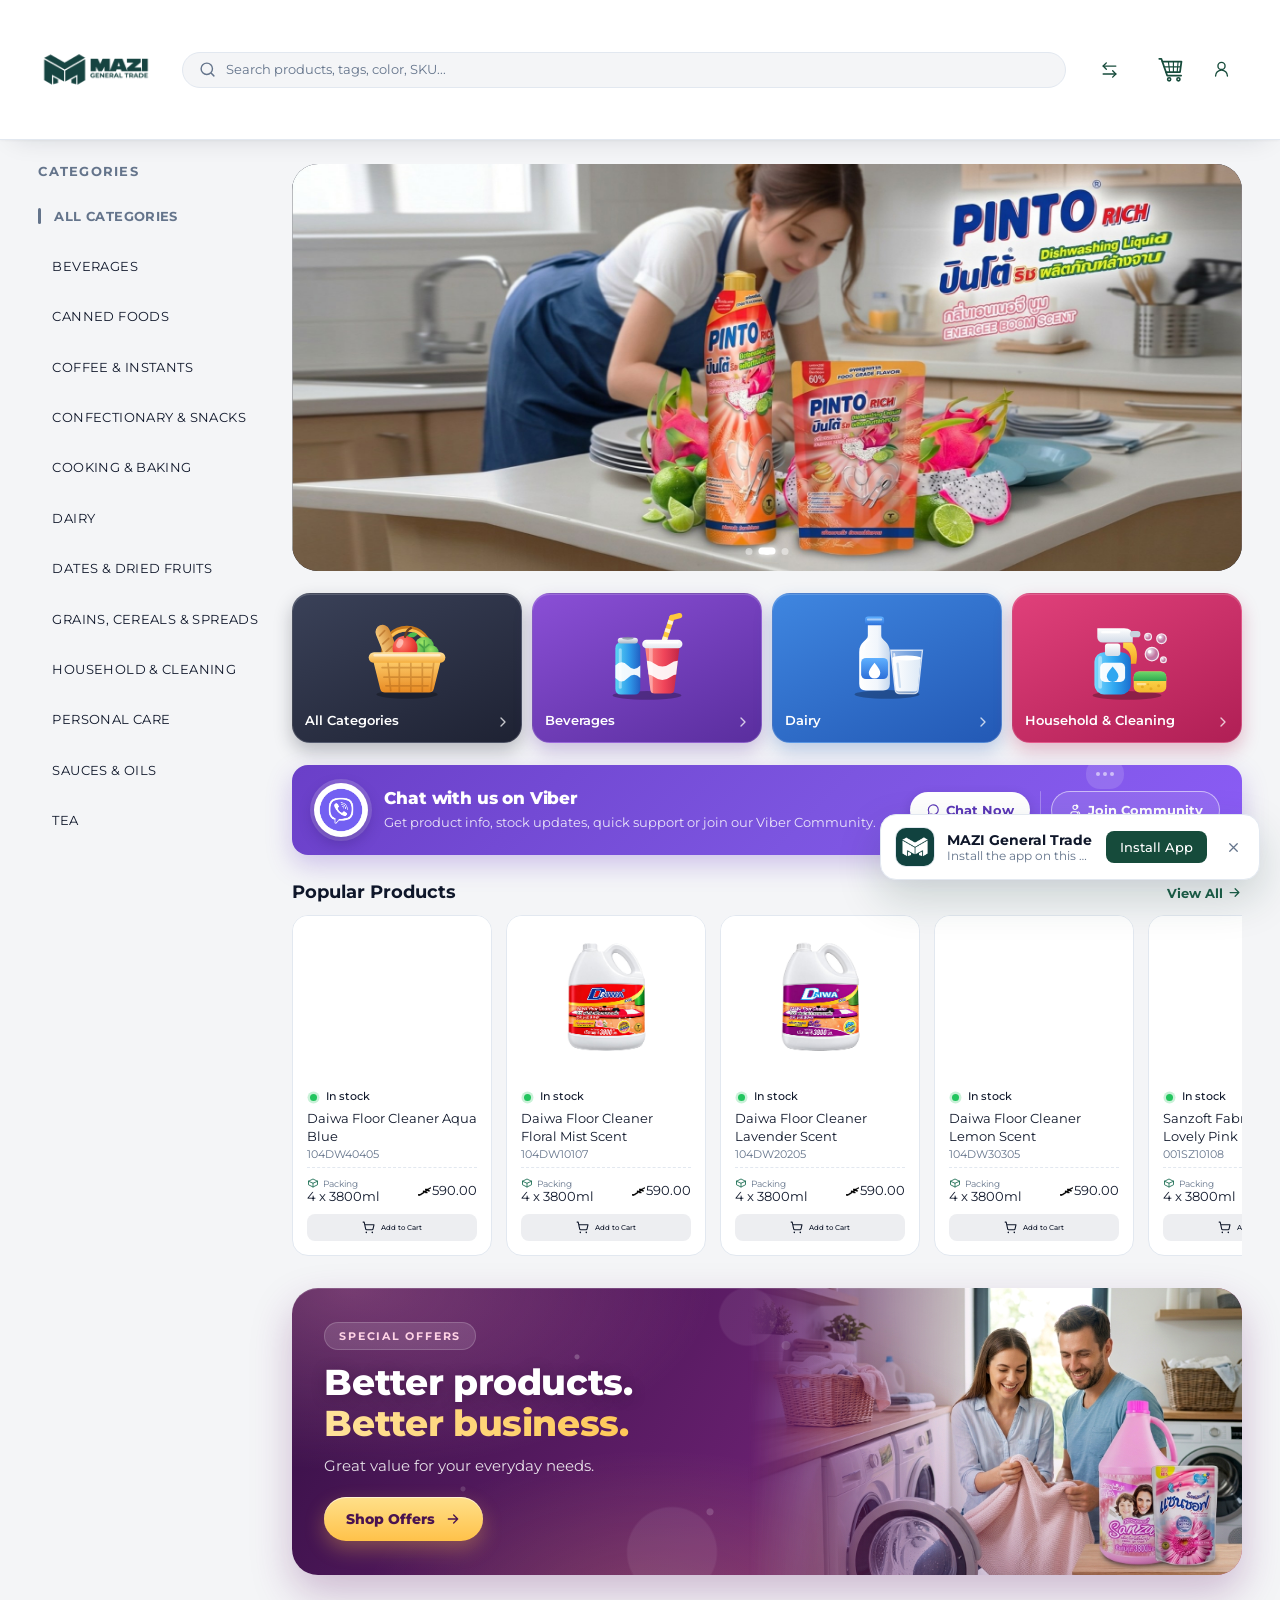
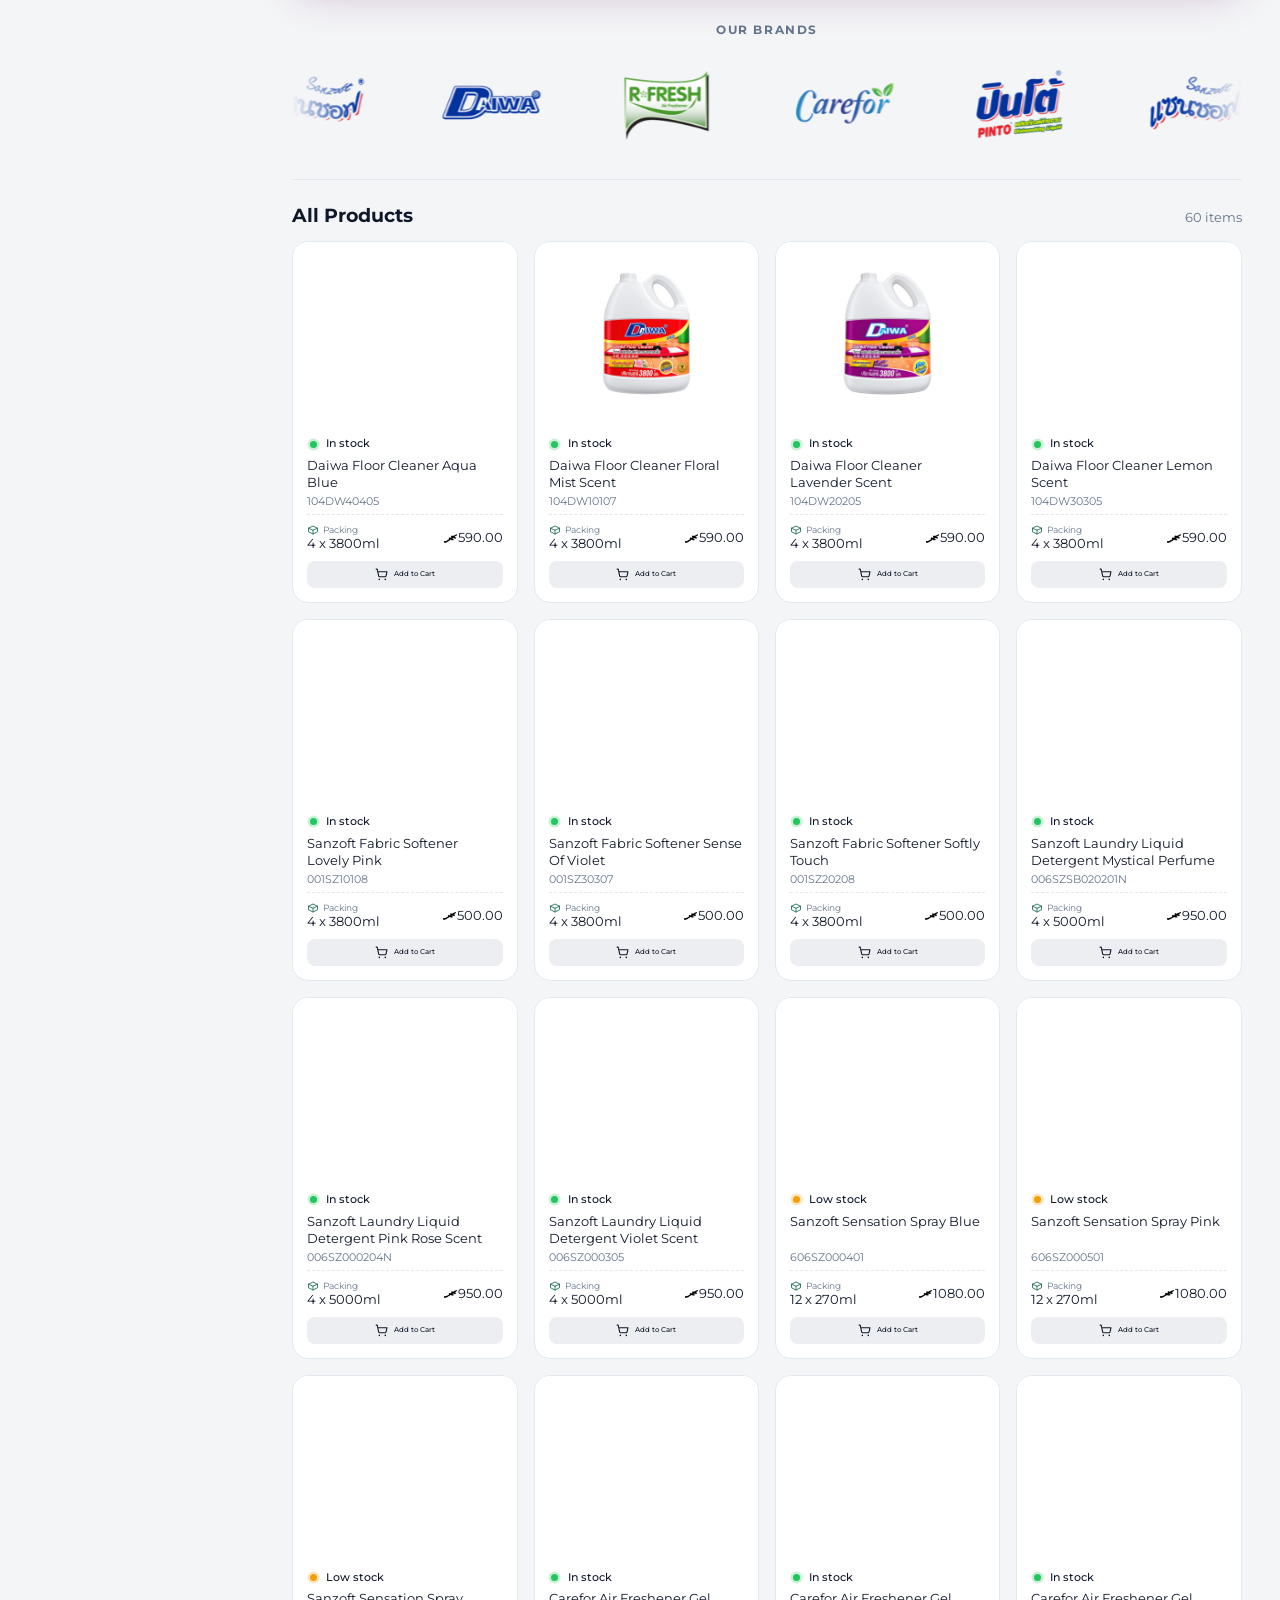
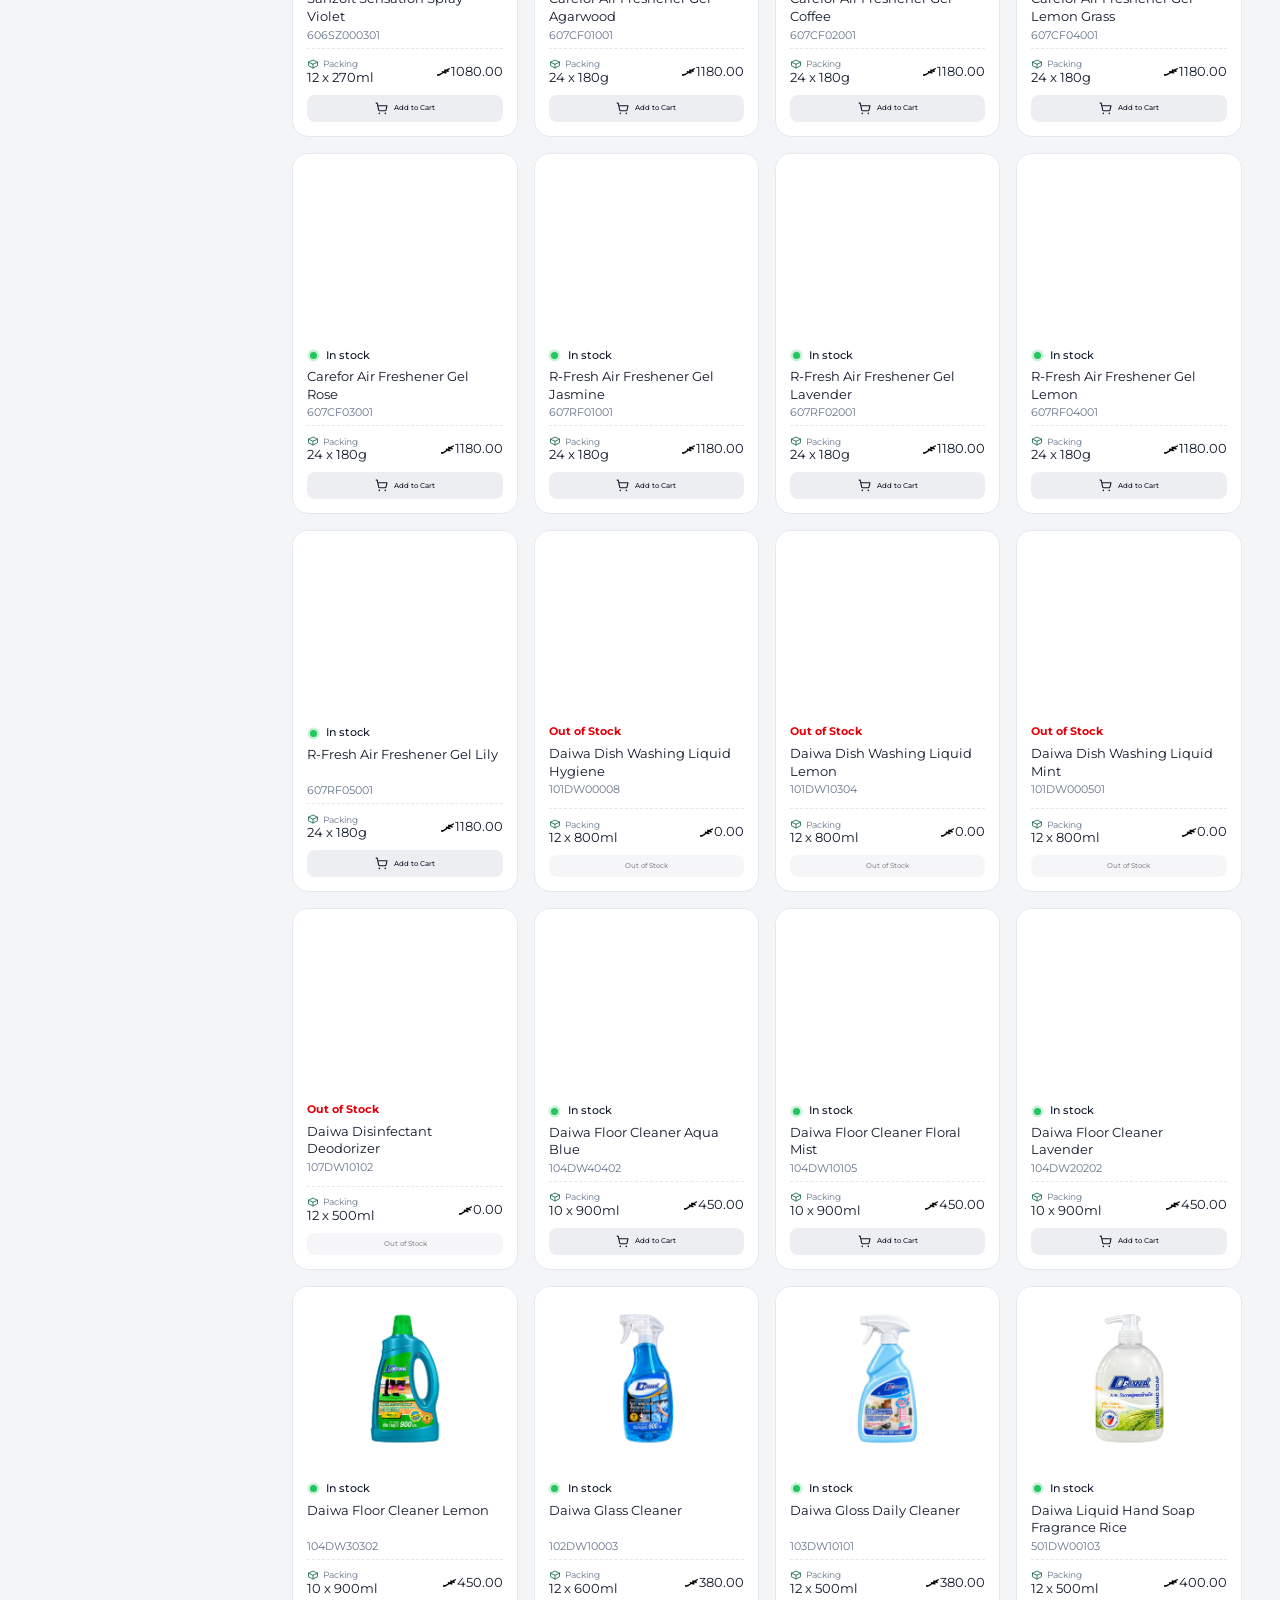
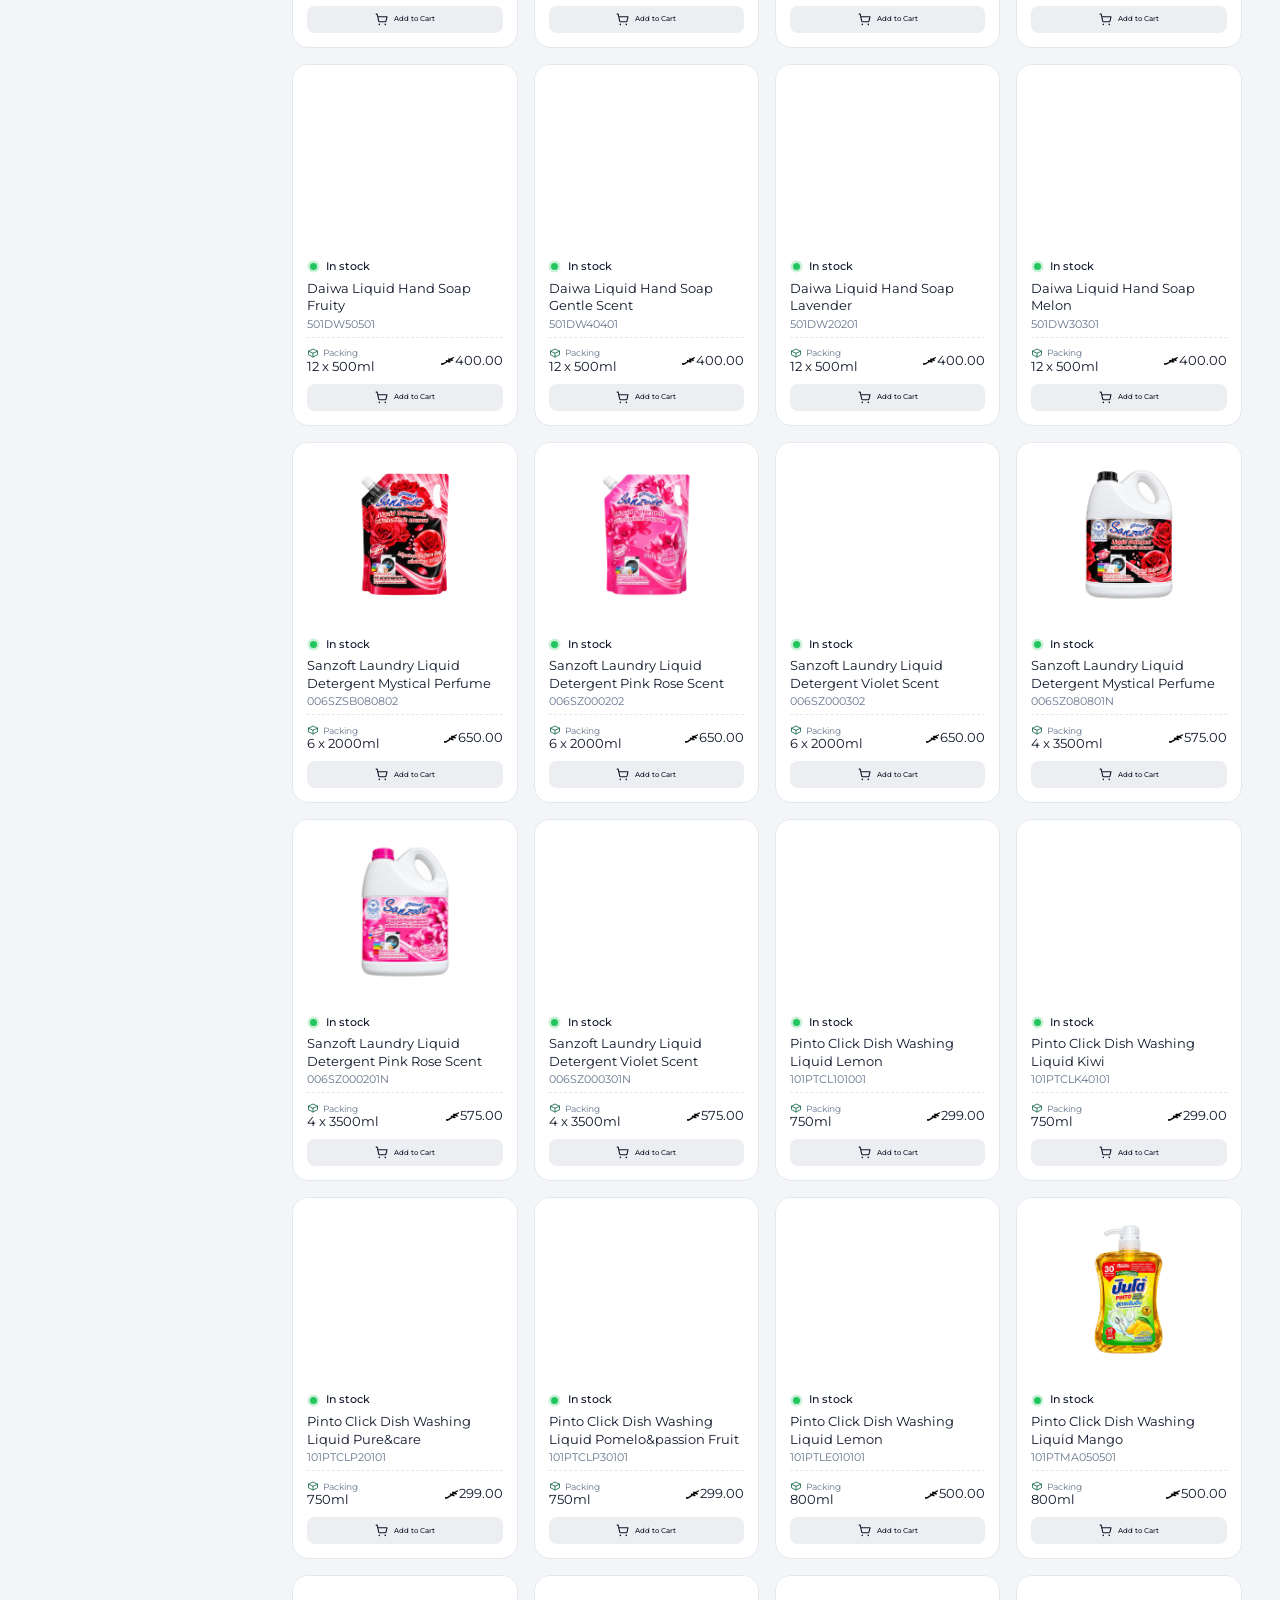
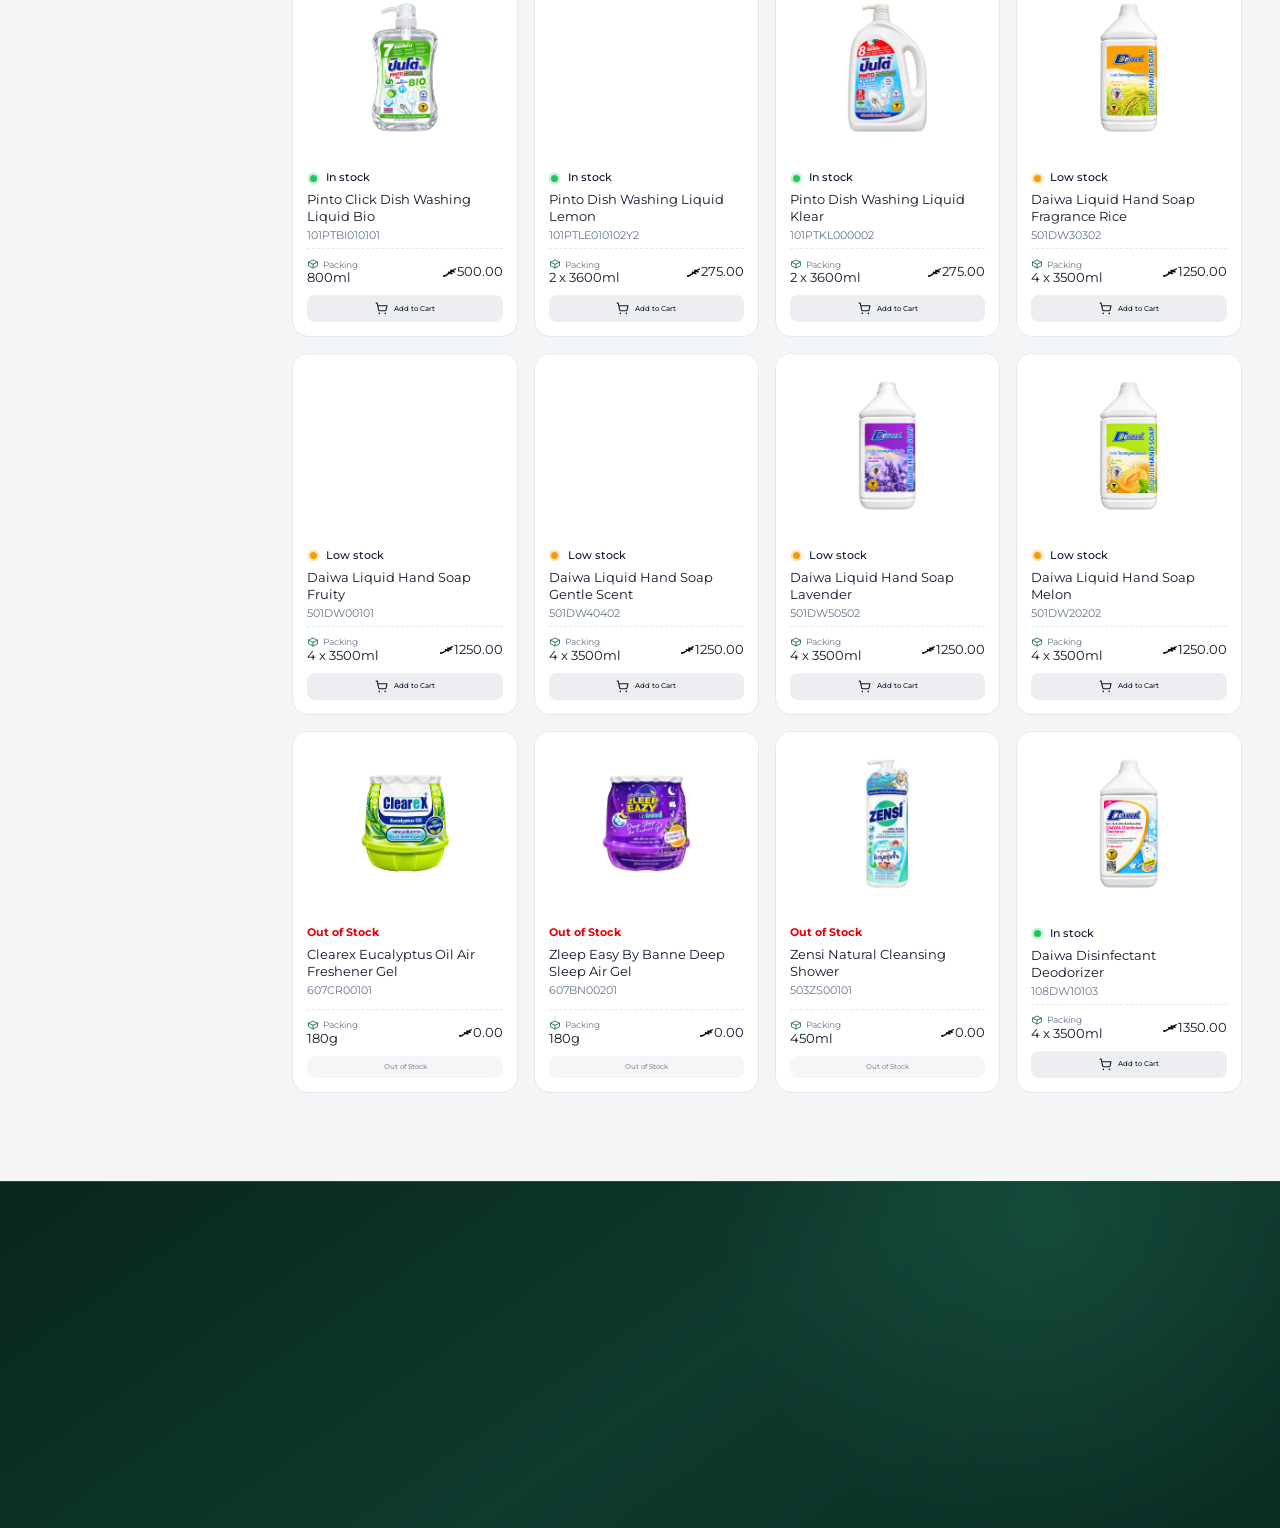
==== commit 807beec1: "Add files via upload" ====
--- a/index.html
+++ b/index.html
@@ -41,6 +41,7 @@
 <noscript><link href="https://fonts.googleapis.com/css2?family=Montserrat:wght@400;700&display=swap" rel="stylesheet"></noscript>
 <script src="theme.js?v=20261021a"></script>
 <link rel="stylesheet" href="style.css?v=20261021f">
+<script src="meta-pixel.js" async></script>
 </head>
 <body class="has-bottom-nav">
 
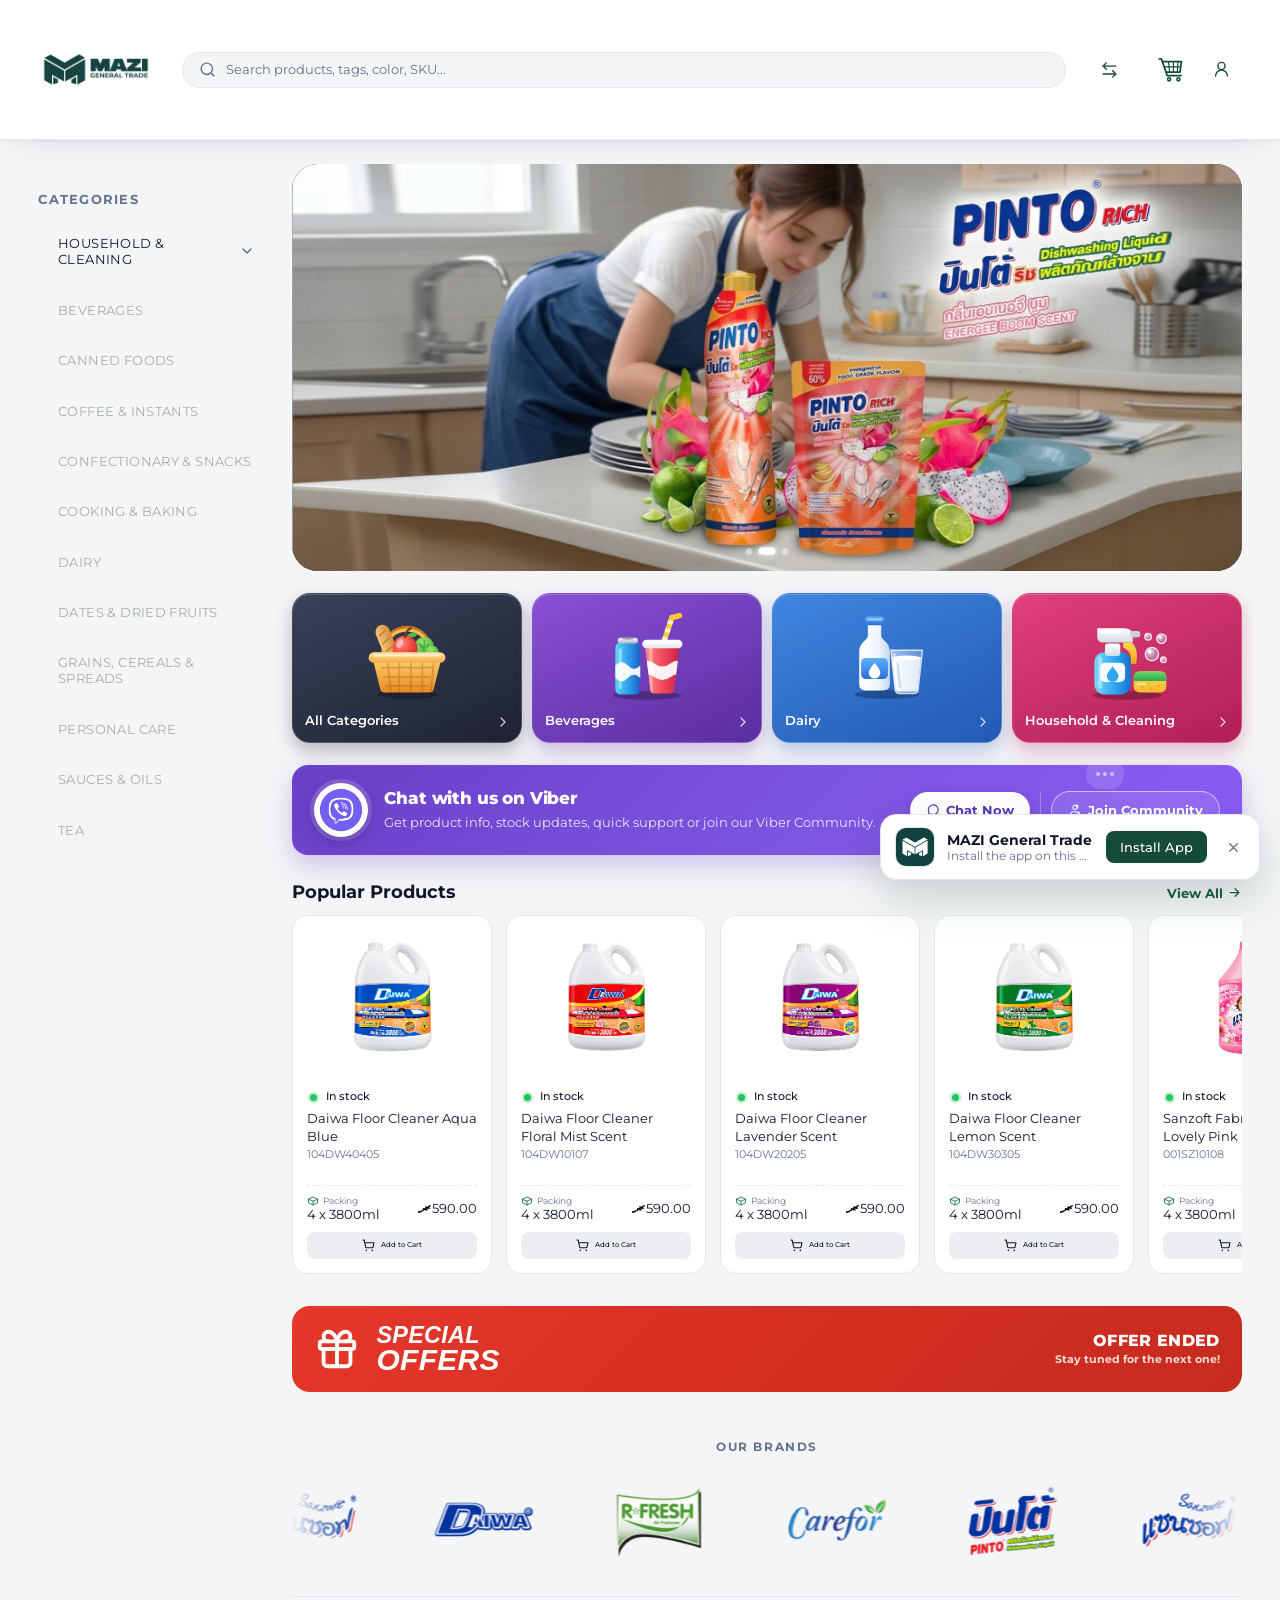
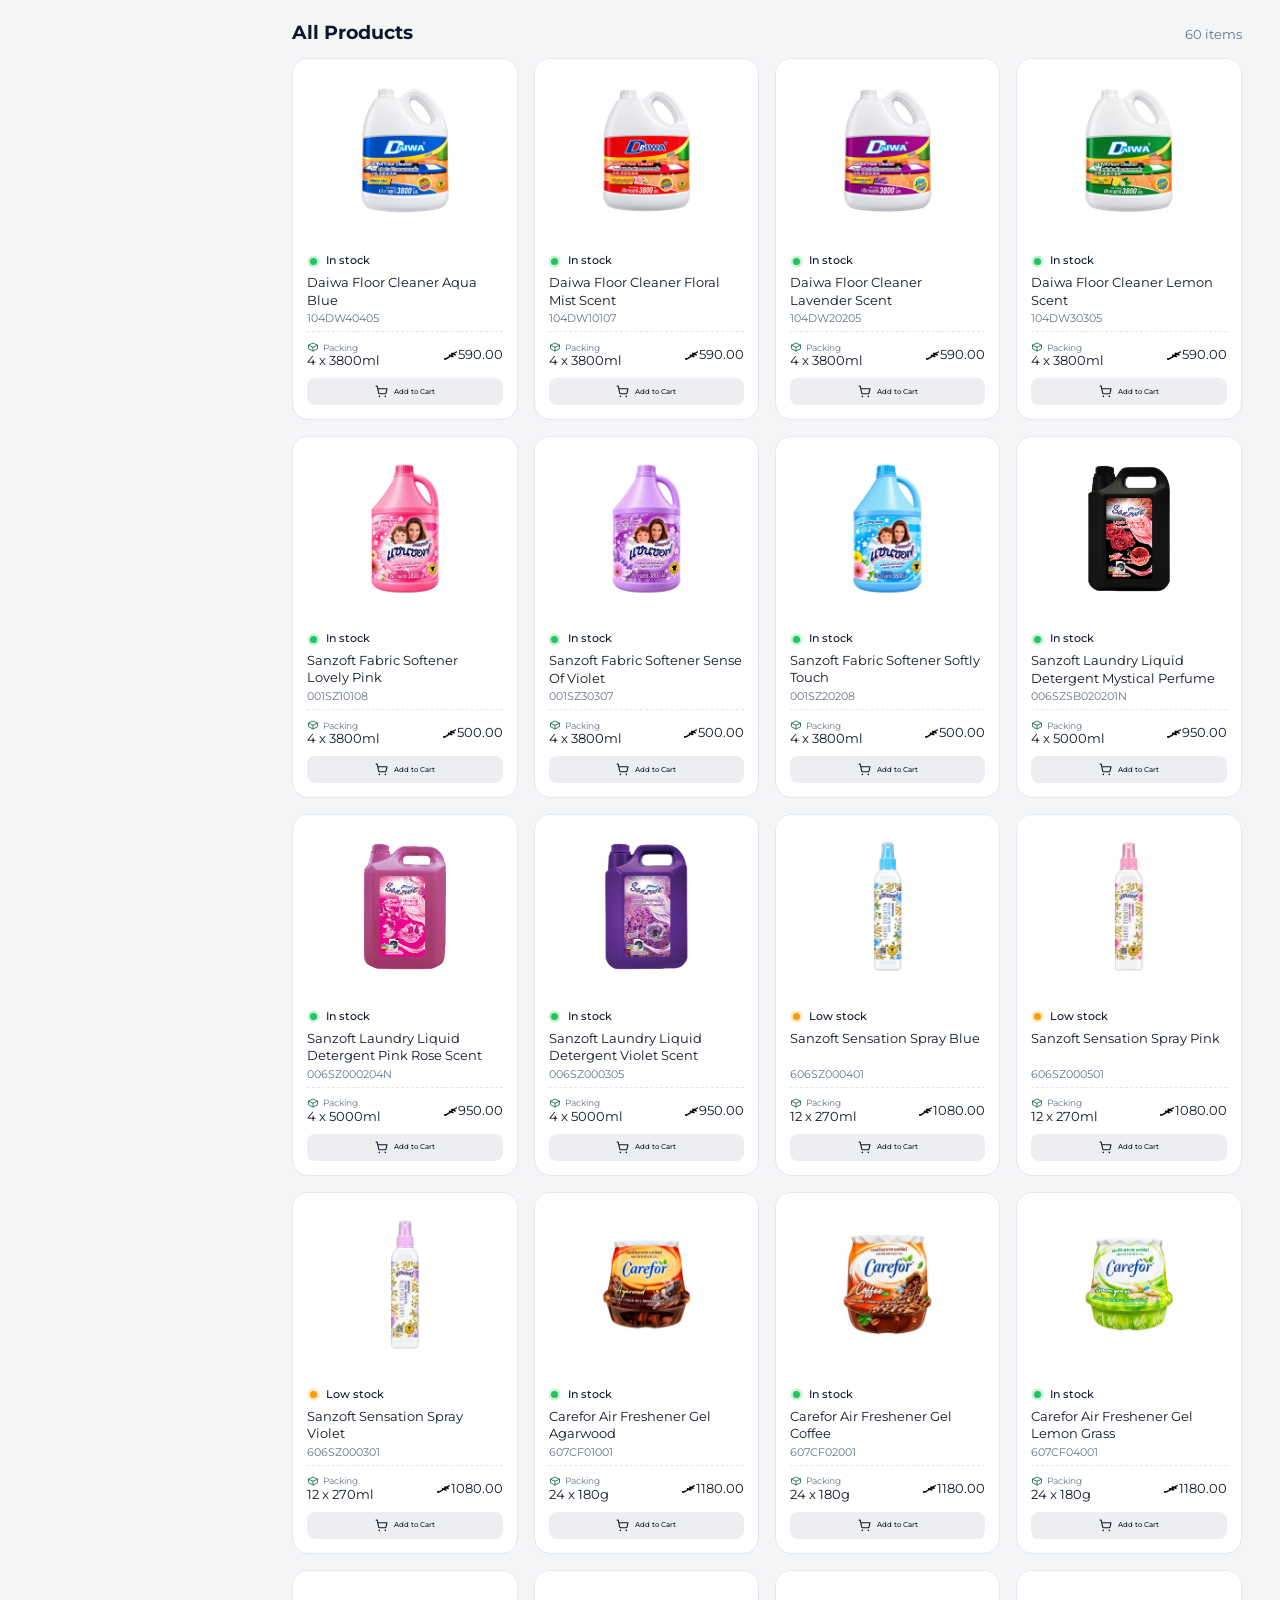
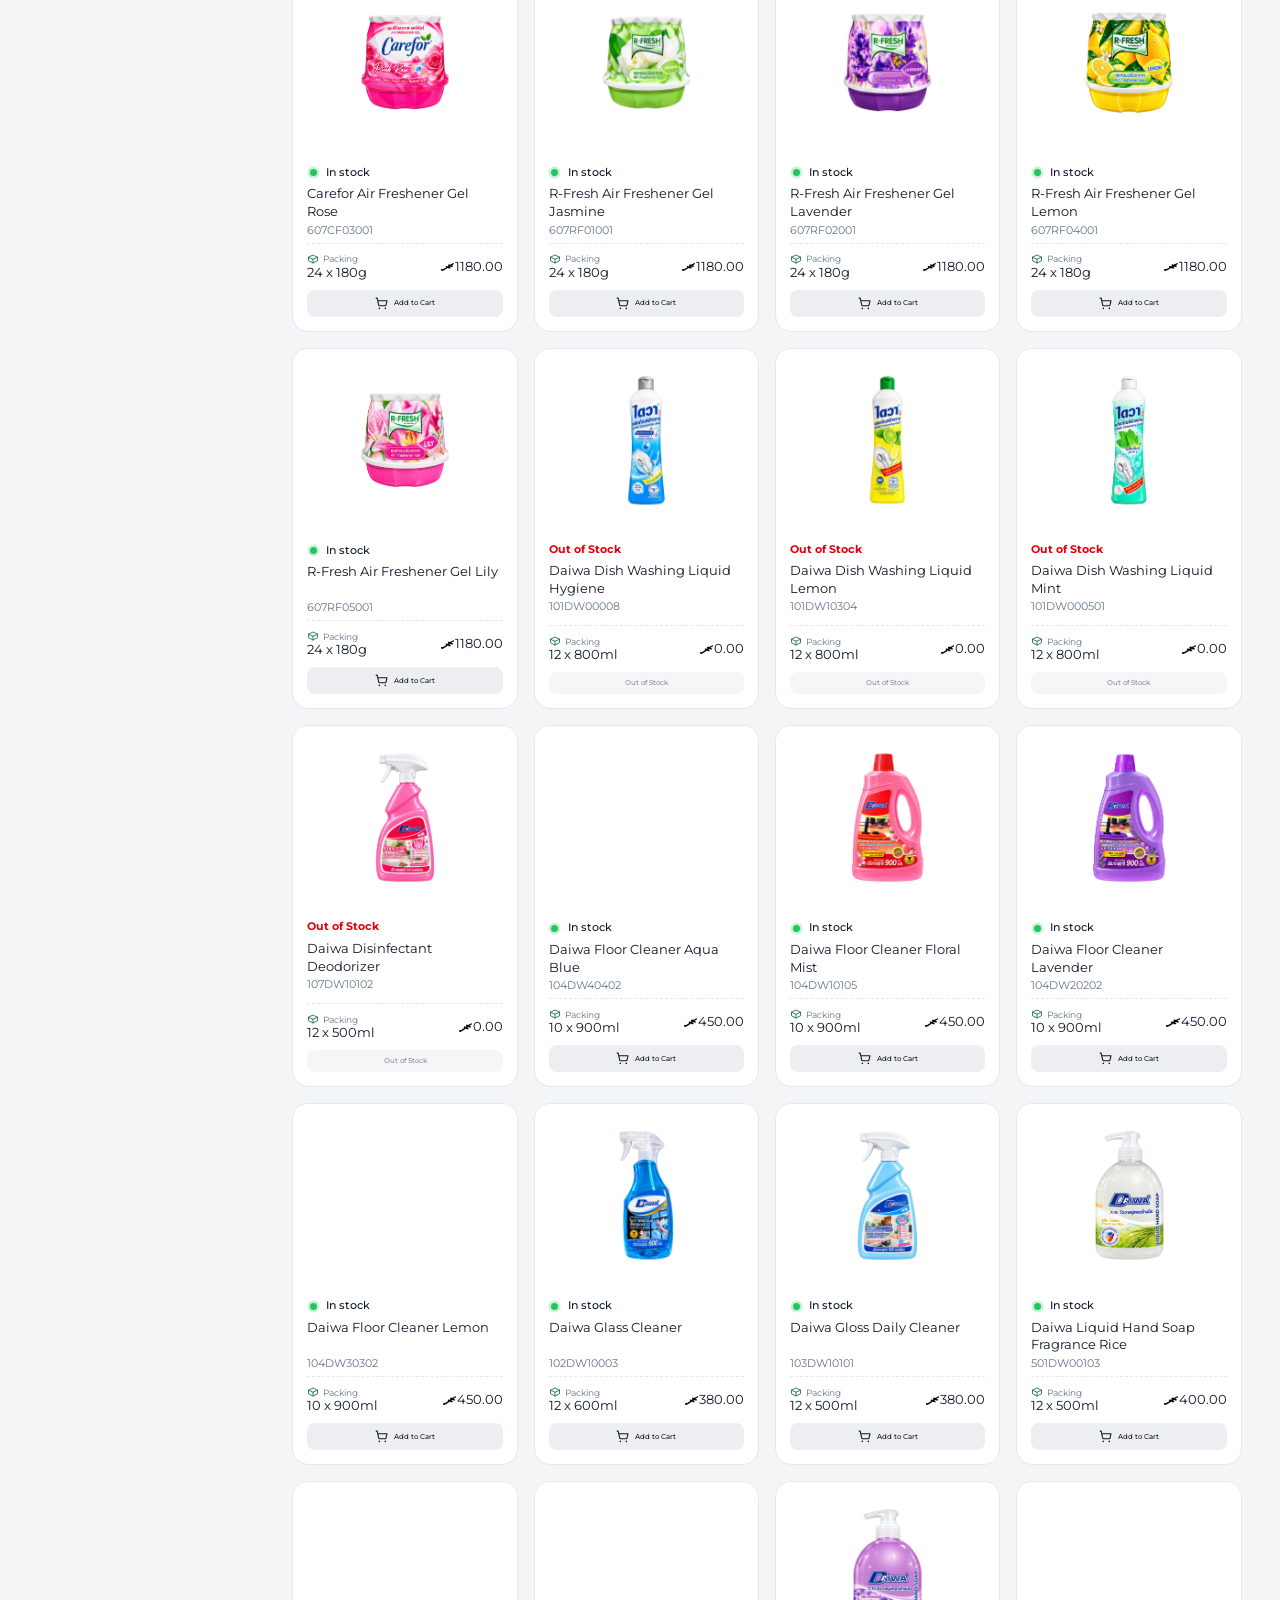
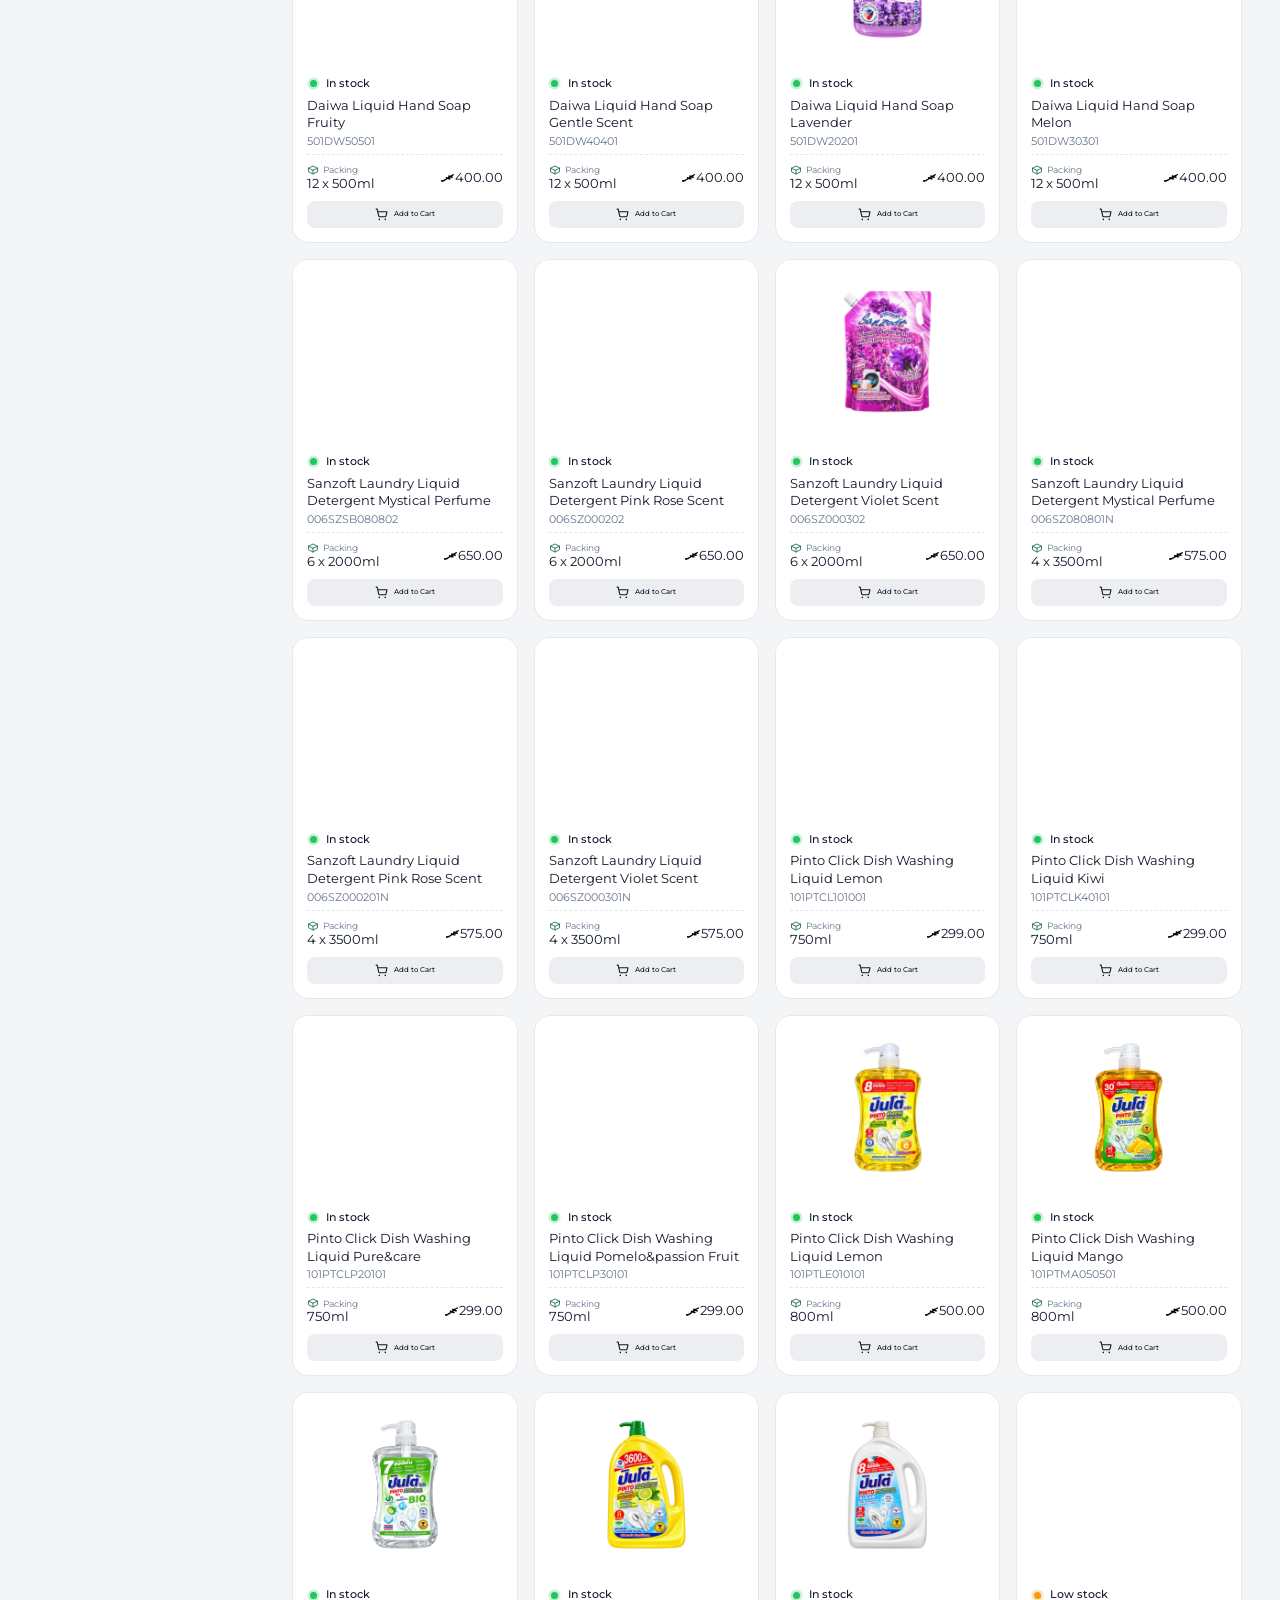
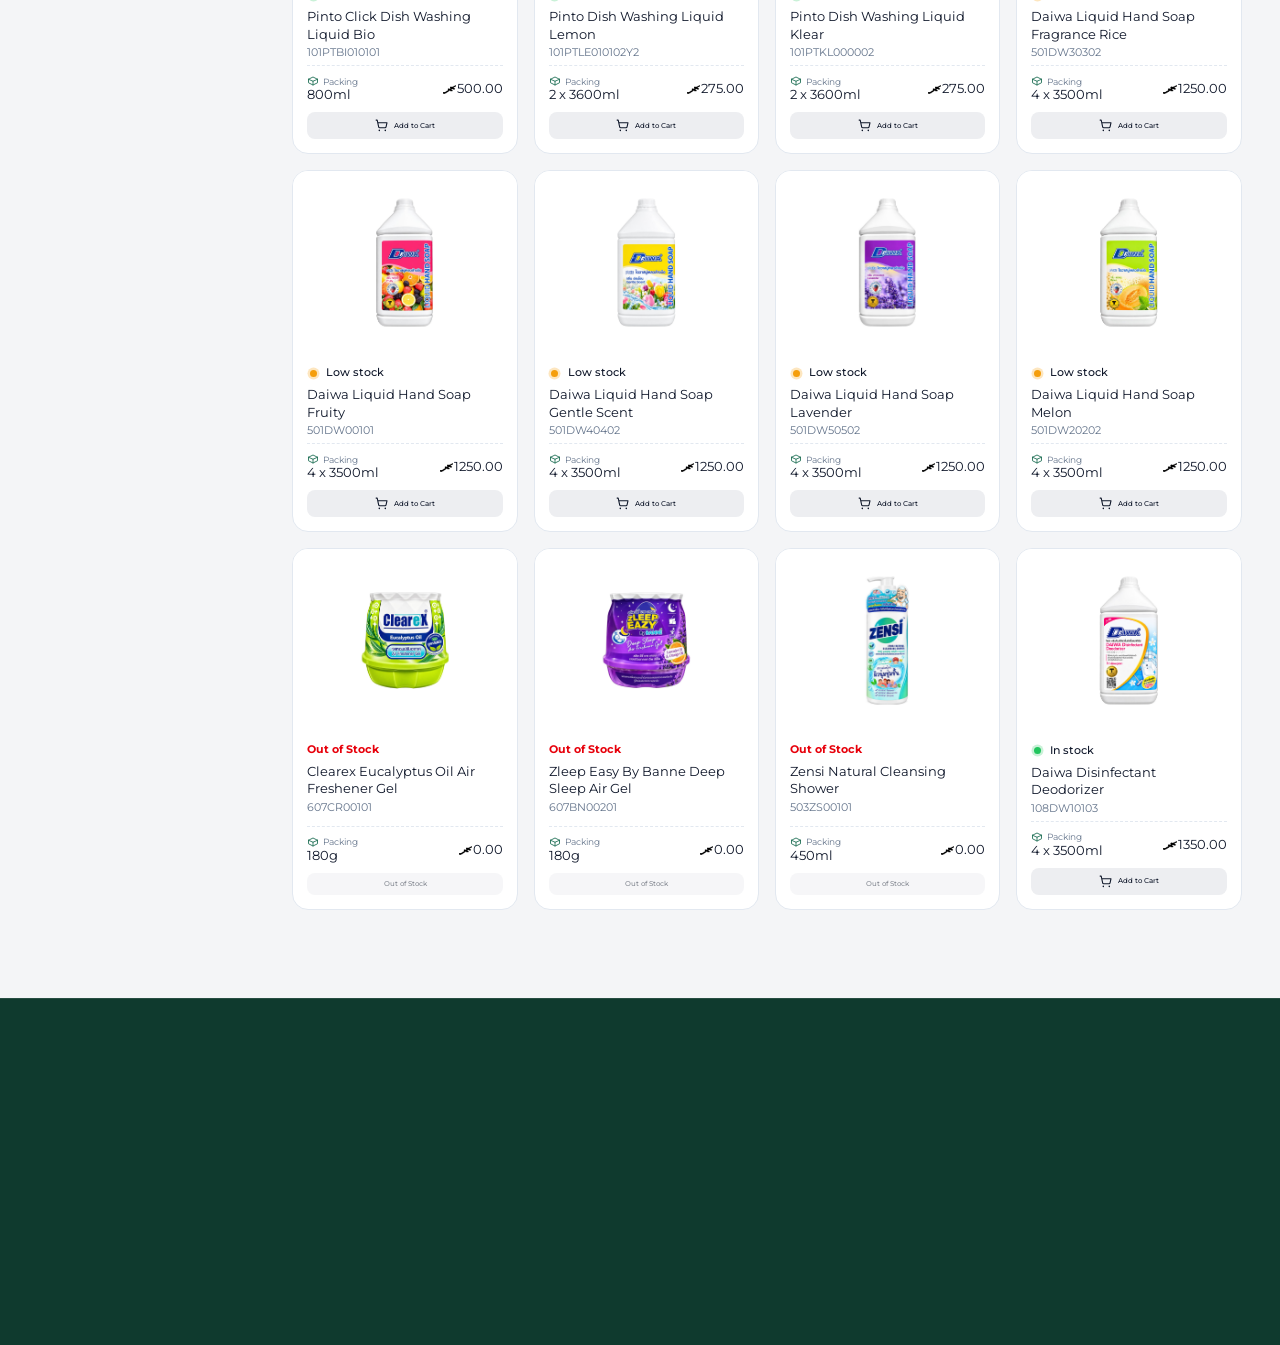
==== commit 71376d65: "Add files via upload" ====
--- a/index.html
+++ b/index.html
@@ -40,25 +40,22 @@
 <link href="https://fonts.googleapis.com/css2?family=Montserrat:wght@400;700&display=swap" rel="stylesheet" media="print" onload="this.media='all'">
 <noscript><link href="https://fonts.googleapis.com/css2?family=Montserrat:wght@400;700&display=swap" rel="stylesheet"></noscript>
 <script src="theme.js?v=20261021a"></script>
-<link rel="stylesheet" href="style.css?v=20261021f">
+<link rel="stylesheet" href="style.css?v=20261107x">
 <script src="meta-pixel.js" async></script>
 </head>
 <body class="has-bottom-nav">
 
-<!-- ============ APP SPLASH LOADER (installed app only) ============ -->
+<!-- ============ APP SPLASH LOADER (first open only) ============ -->
 <div id="pageLoader" hidden>
   <div class="loader-inner">
     <img src="img/logo-green.png" alt="MAZI" class="loader-logo">
-    <div class="loader-dots">
-      <span></span><span></span><span></span>
-    </div>
-  </div>
-</div>
+  </div>
+</div>
+<script src="loader.js?v=20261107b"></script>
 <script src="supabase.js" defer></script>
 <script src="supabase-config.js" defer></script>
-<script src="api.js?v=20261018d" defer></script>
+<script src="api.js?v=20261107a" defer></script>
 <script src="site-config.js?v=20261014a" defer></script>
-<script src="loader.js" defer></script>
 
 <!-- ============ NAVBAR ============ -->
 <header class="navbar">
@@ -227,19 +224,25 @@
       <div class="popular-grid" id="popularProductsGrid"></div>
     </section>
 
-    <!-- Special offers promo banner (redesign) -->
-    <section class="promo-banner" id="promoBanner">
-      <div class="promo-banner-text">
-        <div class="promo-eyebrow">Special Offers</div>
-        <h2>Better products.<br><span>Better business.</span></h2>
-        <p>Great value for your everyday needs.</p>
-        <button class="promo-cta" id="promoShopBtn">
-          Shop Offers
-          <svg viewBox="0 0 24 24"><path d="M5 12h14M13 6l6 6-6 6" fill="none" stroke="currentColor" stroke-width="2" stroke-linecap="round" stroke-linejoin="round"/></svg>
-        </button>
-      </div>
-      <img src="img/home/1.jpeg" alt="" class="promo-banner-img" onerror="this.remove()">
-    </section>
+    <!-- Special Offers strip with live countdown.
+         Sale period: Nov 1-11, 2026 (Maldives time, UTC+5). Change data-start / data-ends
+         to run another period. Before the start it shows "Starts in"; after the end it shows "Offer ended". -->
+    <div class="flash-sale" id="flashSale" role="timer" aria-label="Special offers, November 1 to 11, 2026"
+       data-start="2026-11-01T00:00:00+05:00" data-ends="2026-11-11T23:59:59+05:00">
+      <svg class="fs-bolt" viewBox="0 0 24 24" aria-hidden="true" fill="none" stroke="currentColor" stroke-width="2" stroke-linecap="round" stroke-linejoin="round"><rect x="3" y="8" width="18" height="4" rx="1"/><path d="M12 8v13M19 12v7a2 2 0 0 1-2 2H7a2 2 0 0 1-2-2v-7M7.5 8a2.5 2.5 0 0 1 0-5C11 3 12 8 12 8s1-5 4.5-5a2.5 2.5 0 0 1 0 5"/></svg>
+      <span class="fs-title"><span>Special</span><span>Offers</span><small class="fs-date">Nov 1&ndash;11, 2026 only</small></span>
+      <span class="fs-timer">
+        <span class="fs-state" id="fsState">Ends in</span>
+        <span class="fs-units">
+          <span class="fs-u"><b id="fsD">00</b><small>Days</small></span>
+          <span class="fs-u"><b id="fsH">00</b><small>Hrs</small></span>
+          <span class="fs-u"><b id="fsM">00</b><small>Min</small></span>
+          <span class="fs-u"><b id="fsS">00</b><small>Sec</small></span>
+        </span>
+        <span class="fs-ended"><b>Offer ended</b><small>Stay tuned for the next one!</small></span>
+        <a class="fs-btn" href="https://www.facebook.com/share/p/1FQddV8bgP/" target="_blank" rel="noopener noreferrer">See Offers</a>
+      </span>
+    </div>
 
     <!-- Brands ticker (infinite auto-scroll) -->
     <section class="brands-ticker" id="brandsTicker">
@@ -648,9 +651,9 @@
         <span class="auth-head-icon">
           <svg viewBox="0 0 24 24" width="17" height="17"><circle cx="12" cy="8" r="4" fill="none" stroke="currentColor" stroke-width="1.7"/><path d="M4 20c0-4 4-6 8-6s8 2 8 6" fill="none" stroke="currentColor" stroke-width="1.7" stroke-linecap="round"/></svg>
         </span>
-        <h2>Complete your profile</h2>
-      </div>
-      <p>Just a few details so we can get your orders to you.</p>
+        <h2 id="onboardTitle">Complete your profile</h2>
+      </div>
+      <p id="onboardSub">Just a few details so we can get your orders to you.</p>
     </div>
 
     <form id="onboardForm" class="auth-form" novalidate>
@@ -704,7 +707,39 @@
       </label>
       </div>
 
-      <button type="submit" class="auth-submit-btn" id="onboardSubmit">Continue</button>
+      <button type="submit" class="auth-submit-btn" id="onboardSubmit">Next</button>
+    </form>
+
+    <!-- Step 2: business account (optional). "Skip" for shoppers who don't have one yet. -->
+    <form id="onboardBizForm" class="auth-form" novalidate hidden>
+      <label class="ma-switch" id="obGstSwitchRow">
+        <input type="checkbox" id="obGstExempt">
+        <span class="ma-switch-slider"></span>
+        <span class="ma-switch-text">Enable, if you're not GST registered</span>
+      </label>
+      <label class="auth-field" id="obGstField">
+        <span>GST TIN Number</span>
+        <input type="text" id="obGst" placeholder="e.g. 1234567GST501" autocomplete="off">
+      </label>
+      <label class="auth-field">
+        <span>Shop/Business Name</span>
+        <input type="text" id="obName" autocomplete="off">
+      </label>
+      <label class="auth-field">
+        <span>Business Type</span>
+        <select id="obBizType"></select>
+      </label>
+      <label class="auth-field">
+        <span>Atoll</span>
+        <select id="obAtoll"></select>
+      </label>
+      <label class="auth-field">
+        <span>City/Island</span>
+        <select id="obCity"></select>
+      </label>
+      <small class="field-error" id="obError" hidden></small>
+      <button type="submit" class="auth-submit-btn" id="obSubmit">Submit</button>
+      <button type="button" class="ob-skip-btn" id="obSkip">Skip, I don't have one yet</button>
     </form>
 
     </div>
@@ -870,7 +905,7 @@
       <h2 class="install-title" id="installTitle">How to Install on Your Device</h2>
       <p class="install-sub" id="installSub">Add MAZI to your home screen for<br class="install-sub-break">quick, app-like access.</p>
 
-      <p class="install-native-note" id="installNativeNote">Your browser supports one-tap install — no manual steps needed.</p>
+      <p class="install-native-note" id="installNativeNote">Your browser supports one-tap install - no manual steps needed.</p>
 
       <!-- Device tabs — mobile first (Android, iOS), then desktop (Windows).
            installGuideTabs.js reads navigator.userAgent to pre-select the
@@ -992,9 +1027,9 @@
           <button type="button" class="pv-theme-trigger pv-cur-trigger" id="pvCurTrigger" aria-haspopup="menu" aria-expanded="false" aria-label="Preferred currency"><span class="th-ico"><svg viewBox="0 0 24 24" aria-hidden="true"><circle cx="12" cy="12" r="8.5"/><path d="M14.5 9.2c-.5-.8-1.4-1.2-2.5-1.2-1.5 0-2.6.8-2.6 2 0 2.8 5.2 1.4 5.2 4.2 0 1.2-1.1 2-2.6 2-1.1 0-2.1-.5-2.6-1.3M12 6.5V8M12 16v1.5"/></svg></span><span data-currency-current>MVR</span><svg class="th-chev" viewBox="0 0 24 24" aria-hidden="true"><path d="M6 9l6 6 6-6"/></svg></button>
         </div>
         <div class="pv-set-row" id="pvNotifCard" hidden>
-          <div class="pv-set-info"><b>Order notifications</b><small>Get alerted on this device when an order status changes.</small></div>
+          <div class="pv-set-info"><b>Notifications</b><small>Get alerted on this device when an order status changes.</small></div>
           <label class="pv-toggle-switch">
-            <input type="checkbox" id="pvNotifToggle" aria-label="Order notifications">
+            <input type="checkbox" id="pvNotifToggle" aria-label="Notifications">
             <span class="pv-toggle-slider"></span>
           </label>
         </div>
@@ -1016,7 +1051,7 @@
         <label class="auth-field">
           <span>Email</span>
           <input type="email" id="pvEmail" readonly aria-readonly="true">
-          <small class="field-hint">This is the email you sign in with — it can't be changed here.</small>
+          <small class="field-hint">This is the email you sign in with - it can't be changed here.</small>
         </label>
         <label class="auth-field">
           <span>Contact Number</span>
@@ -1300,8 +1335,8 @@
 </div>
 
 <script src="page-transitions.js" defer></script>
-<script src="profile-extras.js?v=20260921h" defer></script>
-<script src="script.js?v=20261021c" defer></script>
-<script src="my-accounts.js?v=20261018c" defer></script>
+<script src="profile-extras.js?v=20261107i" defer></script>
+<script src="script.js?v=20261107s" defer></script>
+<script src="my-accounts.js?v=20261107a" defer></script>
 </body>
 </html>
--- a/style.css
+++ b/style.css
@@ -344,7 +344,7 @@
   position:sticky;
   top:var(--nav-offset, 10px);
   z-index:5;
-  padding:0 6px 4px 0;
+  padding:28px 6px 4px 0; /* gap between navbar and the Categories title */
   background:none;
   border:none;
   border-radius:0;
@@ -368,8 +368,8 @@
      viewport. Uses the navbar's CURRENT offset (it shrinks / hides while you
      scroll down), so the list takes all the room that's actually free.
      52px = title + its margin + bottom breathing room. */
-  max-height:calc(100vh - var(--nav-offset, 10px) - 52px);
-  max-height:calc(100dvh - var(--nav-offset, 10px) - 52px);
+  max-height:calc(100vh - var(--nav-offset, 10px) - 80px);
+  max-height:calc(100dvh - var(--nav-offset, 10px) - 80px);
   overflow-y:auto;
   scrollbar-width:none;
   -ms-overflow-style:none;
@@ -450,6 +450,52 @@
 .sidebar-inner.compact .sidebar-list li button{padding-top:5px;padding-bottom:5px;}
 .sidebar-list li button.active{color:var(--ink-soft);font-weight:700;padding-left:16px;}
 .sidebar-list li button.active::before{transform:translateY(-50%) scaleY(1);opacity:1;}
+
+/* ---- Household & Cleaning dropdown (arrow + filters) ---- */
+.sidebar-list .cat-row{display:flex;align-items:center;}
+.sidebar-list .cat-row .cat-main{flex:1;min-width:0;}
+.sidebar-list .cat-row .cat-main.parent-active{color:var(--ink-soft);font-weight:700;}
+.sidebar-list .cat-row .cat-toggle{
+  flex:none;width:30px;height:30px;padding:0;margin-left:2px;
+  display:grid;place-items:center;
+  color:var(--ink-soft);border-radius:8px;cursor:pointer;
+  transform:none;transition:background .2s ease,color .2s ease;
+}
+.sidebar-list .cat-row .cat-toggle::before{display:none;}
+.sidebar-list .cat-row .cat-toggle:hover{background:rgba(0,0,0,.06);transform:none;}
+.sidebar-list .cat-row .cat-toggle svg{width:16px;height:16px;transition:transform .3s cubic-bezier(.22,1,.36,1);}
+.sidebar-list .cat-parent.open .cat-toggle svg{transform:rotate(180deg);}
+.sidebar-list .sub-wrap{display:grid;grid-template-rows:0fr;transition:grid-template-rows .3s cubic-bezier(.22,1,.36,1);}
+.sidebar-list .cat-parent.open .sub-wrap{grid-template-rows:1fr;}
+.sidebar-list .sub-list{min-height:0;overflow:hidden;margin:0;padding:0 0 0 14px;list-style:none;}
+.sidebar-list .sub-list li button{
+  display:flex;align-items:center;justify-content:space-between;gap:8px;
+  padding:8px 8px 8px 12px;font-size:13px;letter-spacing:0;text-transform:none;
+  border-left:2px solid #dfe3e0;color:var(--ink);
+}
+.sidebar-list .sub-list li button::before{display:none;}
+.sidebar-list .sub-list li button:hover{transform:none;color:var(--ink-soft);}
+.sidebar-list .sub-list li button.active{
+  padding-left:12px;border-left-color:var(--ink-soft);color:var(--ink-soft);font-weight:700;
+}
+.sidebar-list .sub-list li:last-child{margin-bottom:6px;}
+
+/* Categories scroll rail: hidden (list still scrolls with wheel / touch). */
+.sidebar-rail,.sidebar-rail[hidden]{display:none !important;}
+
+/* The filters open in-flow and push the categories below them down (nothing is covered).
+   The sidebar list is a contained layout root, so the open/close animation never
+   reflows the rest of the page; the filter text itself fades with opacity. */
+.sidebar-scrollwrap{contain:layout style;}
+.sidebar-list .sub-list{opacity:0;transition:opacity .2s ease;}
+.sidebar-list .cat-parent.open .sub-list{opacity:1;transition:opacity .25s ease .08s;}
+.sidebar-list .sub-wrap{will-change:grid-template-rows;}
+
+.sidebar-list li button.is-soon,
+.sidebar-list li button.is-soon:hover{color:#a7aeaa;cursor:not-allowed;transform:none;}
+@media (prefers-reduced-motion:reduce){
+  .sidebar-list .sub-wrap,.sidebar-list .cat-row .cat-toggle svg{transition:none;}
+}
 
 .content{min-width:0;}
 
@@ -4003,39 +4049,35 @@
   position:fixed;inset:0;z-index:9999;
   display:flex;align-items:center;justify-content:center;
   background:var(--cream);
-  transition:opacity .6s cubic-bezier(.4,0,.2,1), visibility .6s cubic-bezier(.4,0,.2,1);
+  transition:opacity .35s ease, visibility .35s ease;
 }
 #pageLoader[hidden]{display:none;} /* author display:flex was overriding the hidden attribute */
 #pageLoader.loader-hide{opacity:0;visibility:hidden;pointer-events:none;}
-.loader-inner{
-  display:flex;flex-direction:column;align-items:center;gap:30px;
-}
+.loader-inner{display:flex;align-items:center;justify-content:center;}
+/* Logo only: pops in, then gently zooms in/out (Pinterest-style) for the 2s splash. */
 .loader-logo{
-  height:clamp(168px,24vw,252px);width:auto;
+  height:clamp(120px,22vw,190px);width:auto;
   opacity:0;
-  animation:loader-logo-in 1.5s cubic-bezier(.22,1,.36,1) both;
-}
-@keyframes loader-logo-in{
-  0%{opacity:0;transform:scale(.86) translateY(10px);}
-  55%{opacity:1;transform:scale(1.015) translateY(0);}
-  100%{opacity:1;transform:scale(1) translateY(0);}
-}
-.loader-dots{display:flex;gap:9px;}
-.loader-dots span{
-  width:11px;height:11px;border-radius:50%;
-  background:var(--ink-soft);
-  animation:loaderDotBounce 1s var(--ease-glass,cubic-bezier(.4,0,.2,1)) infinite;
-}
-.loader-dots span:nth-child(2){animation-delay:.15s;}
-.loader-dots span:nth-child(3){animation-delay:.3s;}
-@keyframes loaderDotBounce{
-  0%, 80%, 100%{transform:translateY(0) scale(.8);opacity:.5;}
-  40%{transform:translateY(-10px) scale(1);opacity:1;}
-}
+  transform-origin:center center;
+  will-change:transform,opacity;
+  animation:
+    loader-logo-pop .5s cubic-bezier(.34,1.56,.64,1) both,
+    loader-logo-pulse 1.1s ease-in-out .5s 1 both;
+}
+@keyframes loader-logo-pop{
+  0%{opacity:0;transform:scale(.4);}
+  100%{opacity:1;transform:scale(1);}
+}
+@keyframes loader-logo-pulse{
+  0%{opacity:1;transform:scale(1);}
+  35%{opacity:1;transform:scale(1.12);}
+  70%{opacity:1;transform:scale(.96);}
+  100%{opacity:1;transform:scale(1);}
+}
+.loader-dots{display:none;}
 @media (prefers-reduced-motion:reduce){
   #pageLoader{transition:opacity .01s linear;}
   .loader-logo{animation:none;opacity:1;}
-  .loader-dots span{animation:none;opacity:1;transform:none;}
 }
 
 
@@ -4871,31 +4913,66 @@
     radial-gradient(circle 46px at 40% 92%, rgba(255,255,255,.07) 0 44px, transparent 46px),
     radial-gradient(circle 30px at 48% 10%, rgba(255,255,255,.07) 0 28px, transparent 30px);
 }
-.promo-banner-text{position:relative;z-index:2;max-width:440px;}
+.promo-banner{
+  --pb-px:32px; --pb-py:34px;
+  container-type:inline-size;
+  flex-wrap:wrap;align-content:center;
+  min-height:280px;
+  /* light card: the photo's white background melts straight into it */
+  background:linear-gradient(180deg,#FFFFFF 0%,#FFFFFF 55%,#FFF3F8 100%);
+  border:1px solid #F3E4EC;
+  box-shadow:0 14px 34px rgba(120,40,90,.10);
+}
+.promo-banner::before,.promo-banner::after{display:none;}
+.promo-banner-text{position:relative;z-index:3;max-width:440px;flex:0 1 440px;}
+
+/* Product photo (img/offers/offer.png): white background, multiplied into the card so
+   only the basket and the arm remain — the arm reaches in from the card's right edge.
+   No wrapper z-index on purpose: that would isolate the blend and show a white box. */
+.promo-banner-visual{
+  position:absolute;top:0;right:0;bottom:0;
+  aspect-ratio:1.5/1;
+  pointer-events:none;
+}
+/* soft pink glow behind the products (no hard edge) */
+.promo-banner-visual::before{
+  content:"";position:absolute;z-index:0;
+  inset:-10% -10% -30% 12%;
+  background:radial-gradient(ellipse at 60% 55%, #FFD6E8 0%, rgba(255,214,232,.55) 45%, rgba(255,214,232,0) 72%);
+}
 .promo-banner-img{
-  position:absolute;top:0;right:0;
-  width:52%;height:100%;
-  object-fit:cover;object-position:center;
-  z-index:1;
-  /* long, soft fade into the banner colour so the photo melts in */
-  -webkit-mask-image:linear-gradient(90deg, transparent 0%, rgba(0,0,0,.55) 22%, #000 48%);
-  mask-image:linear-gradient(90deg, transparent 0%, rgba(0,0,0,.55) 22%, #000 48%);
-  filter:saturate(1.08) contrast(1.04);
-}
-/* gentle plum tint over the photo so it matches the banner */
-.promo-banner::after{
-  content:"";position:absolute;top:0;right:0;width:52%;height:100%;z-index:1;pointer-events:none;
-  background:linear-gradient(200deg, rgba(178,58,122,0) 40%, rgba(104,32,111,.32) 100%);
-  -webkit-mask-image:linear-gradient(90deg, transparent 0%, #000 45%);
-  mask-image:linear-gradient(90deg, transparent 0%, #000 45%);
+  position:absolute;z-index:1;right:0;bottom:-3%;
+  height:112%;width:auto;max-width:none;
+  mix-blend-mode:multiply;
+}
+
+/* Narrow card (phones / narrow column): short text + button on top, the photo
+   underneath reaching in from the right edge. */
+@container (max-width:779px){
+  .promo-banner-text{flex:1 1 100%;max-width:none;}
+  .promo-banner-visual{
+    position:relative;top:auto;right:auto;bottom:auto;aspect-ratio:auto;
+    flex:0 0 auto;width:calc(100% + var(--pb-px)*2);height:220px;
+    margin:6px calc(var(--pb-px)*-1) calc(var(--pb-py)*-1);
+    overflow:hidden;
+  }
+  .promo-banner-visual::before{inset:0 -10% -40% 10%;}
+  .promo-banner-img{height:118%;bottom:-4%;}
 }
 @media (max-width:640px){
-  .promo-banner{padding:26px 22px;min-height:0;border-radius:22px;}
-  /* photo stays as a faint backdrop instead of disappearing on phones */
-  .promo-banner-img{display:block;width:100%;opacity:.16;object-position:80% center;
-    -webkit-mask-image:linear-gradient(270deg, #000 0%, transparent 62%);
-    mask-image:linear-gradient(270deg, #000 0%, transparent 62%);}
-  .promo-banner::after{display:none;}
+  .promo-banner{--pb-px:22px;--pb-py:26px;padding:26px 22px;min-height:0;border-radius:22px;}
+}
+@supports not (container-type:inline-size){
+  @media (max-width:900px){
+    .promo-banner-text{flex:1 1 100%;max-width:none;}
+    .promo-banner-visual{
+      position:relative;top:auto;right:auto;bottom:auto;aspect-ratio:auto;
+      flex:0 0 auto;width:calc(100% + var(--pb-px)*2);height:220px;
+      margin:6px calc(var(--pb-px)*-1) calc(var(--pb-py)*-1);overflow:hidden;
+    }
+    .promo-banner-visual::before{inset:0 -10% -40% 10%;}
+    .promo-banner-img{height:118%;bottom:-4%;}
+  }
 }
 .promo-eyebrow{
   display:inline-flex;align-items:center;gap:8px;
@@ -5378,9 +5455,7 @@
   position:relative;
   isolation:isolate;
   overflow:hidden;
-  background:
-    radial-gradient(circle at 82% 12%, rgba(46,140,108,.22), transparent 30%),
-    linear-gradient(145deg,#09261d 0%,#0f3a2e 54%,#0b2c23 100%);
+  background:#0F3A2E;   /* solid brand dark green (same as --green-900 / the logo) */
   color:rgba(255,255,255,.78);
   margin-top:64px;
   border-top:1px solid rgba(255,255,255,.10);
@@ -5388,7 +5463,7 @@
 .site-footer::before{
   content:'';
   position:absolute;inset:0;z-index:-1;pointer-events:none;
-  background:linear-gradient(90deg,transparent 0%,rgba(255,255,255,.035) 50%,transparent 100%);
+  background:none;   /* sheen overlay removed - footer is now a flat solid colour */
 }
 .footer-inner{
   /* Full width, with the same side padding as the page (.layout), so the footer
@@ -8120,3 +8195,489 @@
 html .stock-indicator.out-stock{font-size:10.5px;}
 html .pd-info .stock-indicator.out-stock{font-size:13px;margin-bottom:10px;}
 @media (min-width:721px){html .pd-info .stock-indicator.out-stock{font-size:14px;}}
+
+
+/* ============ National QR card + MVR/USD switch (checkout) ============ */
+.co-cur-switch{display:inline-flex;padding:3px;margin:0 auto 14px;background:#e8ecec;border-radius:999px;gap:2px;}
+.co-cur-opt{appearance:none;border:0;background:transparent;font:inherit;font-size:12px;font-weight:800;letter-spacing:.06em;color:#565959;padding:7px 20px;border-radius:999px;cursor:pointer;transition:background .2s,color .2s,box-shadow .2s;min-width:64px;}
+.co-cur-opt:hover{color:#172e25;}
+.co-cur-opt.active{background:#fff;color:#0F5EA8;box-shadow:0 1px 3px rgba(15,23,42,.18);}
+.co-cur-opt:focus-visible{outline:2px solid #0F5EA8;outline-offset:2px;}
+/* The QR image is a full Bank of Maldives card, so it shows edge to edge
+   instead of sitting inside a bordered square. */
+.co-qr-panel .co-qr-box{width:min(300px,100%);height:auto;padding:0;border:0;background:transparent;margin:0 auto 14px;display:block;}
+.co-qr-panel .co-qr-img{display:block;width:100%;height:auto;max-width:none;max-height:none;border-radius:14px;box-shadow:0 2px 10px rgba(15,23,42,.12);}
+.co-qr-panel .co-qr-fallback{width:100%;min-height:200px;padding:20px;text-align:center;line-height:1.5;border:1px dashed #aab7b3;border-radius:14px;font-size:12.5px;letter-spacing:0;font-weight:600;}
+@media (max-width:700px){
+  .co-qr-panel .co-qr-box{width:min(280px,100%);height:auto;}
+  .co-qr-panel .co-qr-img{max-width:none;max-height:none;}
+}
+html[data-theme="dark"] .co-cur-switch{background:#1b2740;}
+html[data-theme="dark"] .co-cur-opt{color:#97A5BA;}
+html[data-theme="dark"] .co-cur-opt.active{background:#2a3b5f;color:#E7EDF7;box-shadow:none;}
+html[data-theme="dark"] .co-qr-panel .co-qr-box{background:transparent;border:0;}
+html[data-theme="dark"] .co-qr-panel .co-qr-fallback{border-color:#34456A;}
+.co-qr-panel .co-qr-img.img-missing{display:none;}
+
+/* Bigger, smoother National QR: reserved aspect ratio (no layout jump),
+   lighter image, GPU-friendly fade only (no heavy shadow repaint). */
+.co-qr-panel .co-qr-box{width:min(400px,100%);aspect-ratio:900/1087;height:auto;contain:layout paint;}
+.co-qr-panel .co-qr-img{width:100%;height:100%;object-fit:contain;box-shadow:none;border-radius:16px;animation:coQrIn .18s ease-out;will-change:opacity;}
+.co-qr-panel .co-qr-fallback{height:100%;min-height:0;}
+@keyframes coQrIn{from{opacity:0}to{opacity:1}}
+@media (max-width:700px){.co-qr-panel .co-qr-box{width:min(340px,100%);}}
+@media (prefers-reduced-motion:reduce){.co-qr-panel .co-qr-img{animation:none;}}
+
+/* ============ Final payment layout polish (mobile + desktop) ============ */
+.co-payment-box{container-type:inline-size;container-name:copay;}
+.co-qr-panel{padding:22px 18px 20px;}
+.co-qr-panel .co-qr-label{margin-bottom:14px;}
+.co-qr-panel .co-qr-box{width:min(380px,100%);aspect-ratio:900/1087;contain:none;margin:0 auto 16px;}
+.co-qr-panel .co-qr-img{border-radius:0;box-shadow:none;filter:drop-shadow(0 3px 10px rgba(15,23,42,.16));}
+.co-qr-panel .co-qr-fallback{border-radius:16px;}
+.co-qr-panel .co-qr-caption{max-width:320px;font-size:12.5px;}
+.co-bank-accounts div{flex-wrap:wrap;}
+.co-bank-accounts strong{font-size:clamp(13px,3.6vw,15px);}
+@media (max-width:700px){
+  .co-payment-box{padding:16px 14px 18px;}
+  .co-bank-panel{padding:20px 16px;}
+  .co-qr-panel{padding:18px 12px 16px;}
+  .co-qr-panel .co-qr-box{width:min(360px,100%);}
+}
+/* Desktop: bank details on the left, QR on the right */
+@container copay (min-width:720px){
+  .co-payment-grid{display:grid;grid-template-columns:minmax(0,1fr) minmax(340px,420px);gap:18px;align-items:stretch;}
+  .co-bank-panel,.co-qr-panel{min-height:0;height:100%;}
+  .co-qr-panel .co-qr-box{width:min(360px,100%);}
+}
+html[data-theme="dark"] .co-qr-panel .co-qr-img{filter:drop-shadow(0 3px 12px rgba(0,0,0,.5));}
+
+/* ============ Copy buttons for account numbers ============ */
+.co-copy{margin-left:auto;display:inline-flex;align-items:center;gap:6px;flex:0 0 auto;appearance:none;border:1px solid #c9d1d1;background:#fff;color:#172e25;font:inherit;font-size:11.5px;font-weight:700;padding:6px 10px;border-radius:8px;cursor:pointer;transition:background .15s,color .15s,border-color .15s;-webkit-tap-highlight-color:transparent;}
+.co-copy:hover{background:#f1f5f9;}
+.co-copy:active{transform:scale(.97);}
+.co-copy:focus-visible{outline:2px solid #0F5EA8;outline-offset:2px;}
+.co-copy-ico{width:14px;height:14px;flex:none;}
+.co-copy.copied{background:#e5e7eb;border-color:#d1d5db;color:#6b7280;}
+html[data-theme="dark"] .co-copy{background:#16213a;border-color:#34456A;color:#E7EDF7;}
+html[data-theme="dark"] .co-copy.copied{background:#2a3550;border-color:#34456A;color:#97A5BA;}
+@media (max-width:420px){.co-copy-txt{display:none;}.co-copy{padding:8px 9px;}.co-bank-accounts div{flex-wrap:nowrap;}}
+
+/* Clean QR edges: the shadow lives on the box and the image is clipped to the
+   card's own rounded corners, so no dark/black corners can show even if an
+   older QR file (with baked-in black corners) is still cached. */
+.co-qr-panel .co-qr-box{filter:drop-shadow(0 3px 10px rgba(15,23,42,.16));}
+.co-qr-panel .co-qr-img{filter:none;clip-path:inset(0 round 5.2% / 4.3%);}
+html[data-theme="dark"] .co-qr-panel .co-qr-box{filter:drop-shadow(0 3px 12px rgba(0,0,0,.5));}
+html[data-theme="dark"] .co-qr-panel .co-qr-img{filter:none;}
+
+/* ============ QR-only tile (no card, no black corners) ============ */
+.co-qr-panel .co-qr-box{width:min(340px,100%);aspect-ratio:1/1;height:auto;box-sizing:border-box;padding:18px;background:#0E5CA6;border:0;border-radius:20px;margin:0 auto 14px;display:block;filter:drop-shadow(0 4px 12px rgba(15,23,42,.18));}
+.co-qr-panel .co-qr-img{display:block;width:100%;height:100%;object-fit:contain;border-radius:0;clip-path:none;filter:none;image-rendering:auto;}
+.co-qr-panel .co-qr-box:has(.co-qr-img.img-missing){background:transparent;padding:0;aspect-ratio:auto;filter:none;}
+.co-qr-panel .co-qr-box:has(.co-qr-img.img-missing) .co-qr-fallback{min-height:200px;}
+.co-qr-merchant{display:flex;flex-direction:column;align-items:center;gap:2px;margin-bottom:10px;}
+.co-qr-merchant strong{font-size:14px;letter-spacing:.04em;color:#172e25;}
+.co-qr-merchant span{font-size:11.5px;color:#5f6b6d;}
+.co-qr-panel .co-qr-box:has(.co-qr-img.img-missing) ~ .co-qr-merchant{display:none;}
+html[data-theme="dark"] .co-qr-merchant strong{color:#E7EDF7;}
+html[data-theme="dark"] .co-qr-merchant span{color:#97A5BA;}
+html[data-theme="dark"] .co-qr-panel .co-qr-box{background:#0E5CA6;filter:drop-shadow(0 4px 14px rgba(0,0,0,.5));}
+html[data-theme="dark"] .co-qr-panel .co-qr-box:has(.co-qr-img.img-missing){background:transparent;filter:none;}
+@media (max-width:700px){.co-qr-panel .co-qr-box{width:min(320px,100%);padding:16px;}}
+@container copay (min-width:720px){.co-qr-panel .co-qr-box{width:min(340px,100%);}}
+
+/* ============ Compact bank rows on small screens ============ */
+.co-bank-panel{container-type:inline-size;container-name:cobank;}
+body.co-page .co-bank-accounts div{flex-wrap:nowrap;gap:8px;}
+body.co-page .co-bank-accounts strong{min-width:0;white-space:nowrap;}
+@media (max-width:700px){
+  .co-bank-panel{padding:16px 14px;}
+  .co-bank-label{margin-bottom:12px;}
+  .co-bank-company{margin-bottom:14px;}
+  body.co-page .co-bank-accounts{gap:8px;margin-bottom:12px;}
+  body.co-page .co-bank-accounts div{min-height:42px;padding:7px 9px;}
+  .co-bank-note{padding-top:10px;font-size:11px;}
+}
+@container cobank (max-width:400px){
+  .co-copy-txt{display:none;}
+  .co-copy{padding:7px 8px;border-radius:7px;}
+  body.co-page .co-bank-accounts strong{font-size:clamp(12px,4.6cqw,13.5px);letter-spacing:0;}
+  body.co-page .co-bank-tag{gap:5px;font-size:11px;}
+  body.co-page .co-bank-tag .co-cur-name{min-width:0;}
+  body.co-page .co-cur-badge{width:16px;height:16px;font-size:15px;}
+  body.co-page .co-cur-badge .cur-icon{height:13px;}
+  .co-bank-name{font-size:14px;}
+}
+
+@container cobank (max-width:270px){
+  body.co-page .co-cur-badge{display:none;}
+  body.co-page .co-bank-accounts div{gap:6px;padding:7px 8px;}
+}
+
+
+/* ============================================================
+   ADD TO CART — check circle + loading animation polish
+   (product page + product cards, mobile + desktop)
+
+   Check circle: the product-page rule `html .pd-action-row .card-add svg`
+   was also resizing the tick inside the green circle (15px / 14px inside
+   a 14px circle, and display:none on very narrow phones), so the tick
+   overflowed or vanished. The circle and tick now have exact, even pixel
+   sizes (so nothing lands on a half pixel) and selectors long enough to win.
+
+   Loading: the product-page button kept its 8px radius + side padding while
+   "loading", so it was a squeezed rounded rectangle with dots spilling out.
+   It is now a true circle, centred, with a soft pop-in; dots bounce evenly
+   around the centre line instead of sitting low.
+   ============================================================ */
+
+/* --- check circle (cards) --- */
+.card-add .card-add-success{align-items:center;line-height:1;}
+.card-add .card-add-success-icon{
+  box-sizing:border-box;
+  width:14px;height:14px;min-width:14px;aspect-ratio:1/1;
+  flex:0 0 auto;border-radius:50%;
+  display:grid;place-items:center;
+  background:var(--green-800);color:#fff;
+}
+.card-add .card-add-success-icon svg{
+  display:block;flex:none;
+  width:8px;height:8px;color:#fff;
+}
+.card-add .card-add-success-icon svg path{stroke:currentColor;stroke-width:3;}
+
+/* --- check circle (product page) --- */
+html .pd-action-row .card-add .card-add-success{gap:8px;}
+html .pd-action-row .card-add .card-add-success-icon{width:18px;height:18px;min-width:18px;}
+html .pd-action-row .card-add .card-add-success-icon svg{display:block;width:12px;height:12px;}
+html[data-theme="dark"] .pd-action-row .card-add .card-add-success-icon{background:#4A9C80;}
+
+/* --- loading circle (product page) --- */
+html .pd-action-row .card-add.loading{
+  box-sizing:border-box;
+  flex:none;width:42px;height:42px;min-width:42px;
+  padding:0 !important;gap:0 !important;margin:0;
+  border-radius:50% !important;
+  background:transparent !important;
+  border:0 !important;box-shadow:none !important;
+  position:absolute;top:50%;left:50%;
+  transform:translate(-50%,-50%);
+  animation:cardAddLoadPopCentered .32s var(--ease-glass) both;
+}
+html .pd-action-row .card-add.loading .card-add-dots{gap:5px;}
+html .pd-action-row .card-add.loading .card-add-dots span{width:6px;height:6px;background:var(--green-800);}
+html[data-theme="dark"] .pd-action-row .card-add.loading .card-add-dots span{background:#9ADBC4;}
+
+/* --- loading circle (product cards): same soft pop-in --- */
+/* dots only — no circle behind them */
+.card-action-slot .card-add.loading{
+  box-sizing:border-box;
+  background:transparent !important;border-color:transparent !important;box-shadow:none !important;
+  animation:cardAddLoadPop .3s var(--ease-glass) both;
+}
+.card-add.loading .card-add-dots{gap:5px;}
+.card-add.loading .card-add-dots span{width:6px;height:6px;background:var(--green-800);}
+html[data-theme="dark"] .card-add.loading .card-add-dots span{background:#9ADBC4;}
+
+@keyframes cardAddLoadPop{
+  from{transform:scale(.6);opacity:.4;}
+  to{transform:scale(1);opacity:1;}
+}
+@keyframes cardAddLoadPopCentered{
+  from{transform:translate(-50%,-50%) scale(.6);opacity:.4;}
+  to{transform:translate(-50%,-50%) scale(1);opacity:1;}
+}
+/* dots rise and fall evenly around the centre line */
+@keyframes cardAddDotBounce{
+  0%,80%,100%{transform:translateY(2px) scale(.8);opacity:.5;}
+  40%{transform:translateY(-3px) scale(1);opacity:1;}
+}
+@media (prefers-reduced-motion:reduce){
+  .card-add.loading{animation:none !important;}
+  .card-add-dots span{animation:none;opacity:1;transform:none;}
+}
+
+/* Check mark paints together with its circle — fixed white stroke, no transitions/animation on the icon */
+.card-add .card-add-success-icon,
+.card-add .card-add-success-icon svg,
+.card-add .card-add-success-icon svg path{transition:none !important;animation:none !important;}
+.card-add .card-add-success-icon svg path{stroke:#fff;}
+.card-add.success,.card-add.card-add-done{transition:none;}
+
+/* Hero banner — swipe / drag left and right */
+.hero{touch-action:pan-y;user-select:none;-webkit-user-select:none;-webkit-touch-callout:none;}
+@media (hover:hover){ .hero{cursor:grab;} .hero.is-dragging{cursor:grabbing;} }
+.hero.is-dragging .hero-track{transition:none;}
+
+/* Shop Offers is now a real link */
+a.promo-cta{text-decoration:none;cursor:pointer;}
+
+
+/* Special offers card — light theme text/button colours (replaces the old violet card) */
+.promo-banner .promo-eyebrow{color:#B23A7A;background:#FFE6F1;border-color:#F8C9DE;}
+.promo-banner h2{color:var(--ink,#1c2b25);text-shadow:none;margin-bottom:20px;}
+.promo-banner h2 span{
+  background:linear-gradient(90deg,#B23A7A,#68206F);
+  -webkit-background-clip:text;background-clip:text;
+  -webkit-text-fill-color:transparent;color:#68206F;
+}
+.promo-banner .promo-cta{
+  background:linear-gradient(180deg,#8A2F86 0%,#68206F 100%);color:#fff;
+  box-shadow:0 8px 20px rgba(104,32,111,.28), inset 0 1px 0 rgba(255,255,255,.25);
+}
+.promo-banner .promo-cta:hover{box-shadow:0 12px 26px rgba(104,32,111,.36), inset 0 1px 0 rgba(255,255,255,.25);}
+
+
+/* ============ Special Offers strip ============ */
+/* Neutral palette: white card, black text, gray labels, red accent. */
+.flash-sale{
+  --so-red:#D92D20;--so-red-dark:#B42318;--so-ink:#FFFFFF;--so-gray:rgba(255,255,255,.82);
+  display:flex;align-items:center;gap:16px;
+  margin:0 0 26px;padding:18px 22px;
+  border-radius:18px;
+  background:linear-gradient(135deg,#E5372A 0%,#C62A1E 100%);
+  color:var(--so-ink);
+}
+.flash-sale[hidden]{display:none;}
+.fs-btn{
+  align-self:center;margin-top:4px;padding:6px 14px;border-radius:999px;
+  background:#111111;color:#fff;text-decoration:none;
+  font-size:10px;font-weight:800;letter-spacing:.06em;text-transform:uppercase;line-height:1;
+  white-space:nowrap;
+}
+.fs-btn:hover{background:#000;}
+.fs-btn:focus-visible{outline:2px solid #fff;outline-offset:2px;}
+.fs-ended{display:none;text-align:right;line-height:1.2;}
+.fs-ended b{display:block;font-size:16px;font-weight:800;text-transform:uppercase;letter-spacing:.02em;color:#fff;}
+.fs-ended small{display:block;margin-top:3px;font-size:11px;font-weight:700;color:var(--so-gray);}
+.flash-sale.is-ended .fs-ended{display:block;}
+.flash-sale.is-ended .fs-state,
+.flash-sale.is-ended .fs-units,
+.flash-sale.is-ended .fs-btn,
+.flash-sale.is-ended .fs-date{display:none;}
+.fs-bolt{width:46px;height:46px;flex:none;color:#fff;}
+.fs-title{
+  display:flex;flex-direction:column;
+  line-height:.95;font-weight:800;font-style:italic;
+  font-size:30px;letter-spacing:.01em;text-transform:uppercase;color:var(--so-ink);
+}
+.fs-title span:first-child{font-size:.78em;}
+.fs-date{
+  margin-top:7px;font-size:11px;font-weight:700;font-style:normal;
+  letter-spacing:.04em;line-height:1.1;color:var(--so-gray);
+}
+.fs-timer{margin-left:auto;display:flex;flex-direction:column;align-items:flex-end;gap:4px;font-variant-numeric:tabular-nums;}
+.fs-state{font-size:9px;font-weight:800;letter-spacing:.08em;text-transform:uppercase;color:var(--so-gray);line-height:1;}
+.fs-units{display:flex;align-items:flex-start;gap:5px;}
+.fs-u{display:flex;flex-direction:column;align-items:center;gap:2px;}
+.fs-u b{
+  min-width:36px;padding:8px 6px;border-radius:9px;
+  background:#fff;color:#111;
+  font-size:18px;font-weight:700;text-align:center;line-height:1;
+}
+.fs-u small{font-size:8px;font-weight:700;letter-spacing:.06em;text-transform:uppercase;color:var(--so-gray);line-height:1;}
+@media (max-width:640px){
+  .flash-sale{padding:14px 12px;gap:10px;border-radius:16px;margin-bottom:20px;}
+  .fs-bolt{width:34px;height:34px;}
+  .fs-title{font-size:21px;}
+  .fs-date{font-size:8.5px;margin-top:6px;}
+  .fs-units{gap:3px;}
+  .fs-u b{min-width:28px;padding:7px 4px;font-size:14px;border-radius:7px;}
+  .fs-btn{padding:6px 12px;font-size:9.5px;}
+}
+html[data-theme="dark"] .flash-sale{background:linear-gradient(135deg,#B42318 0%,#8E1B12 100%);}
+
+/* Mobile menu: keep scrolling, but never show the scrollbar. */
+.mobile-menu-body{scrollbar-width:none;-ms-overflow-style:none;}
+.mobile-menu-body::-webkit-scrollbar{display:none;width:0;height:0;}
+
+/* Category view: only search + brands + the product list (home promos hidden). */
+body.cat-view #hero,
+body.cat-view #quickCats,
+body.cat-view #homeViberCta,
+body.cat-view #popularProductsSection,
+body.cat-view #flashSale{display:none !important;}
+
+/* Categories sidebar: visible thin scrollbar on the LEFT side.
+   direction:rtl on the scroll container moves the scrollbar left; the list
+   inside is flipped back to ltr so the text/layout stay normal. */
+.sidebar-scrollwrap{
+  direction:rtl;
+  scrollbar-width:thin;
+  scrollbar-color:rgba(100,116,139,.45) transparent;
+  -ms-overflow-style:auto;
+  padding-left:6px;
+}
+.sidebar-scrollwrap::-webkit-scrollbar{display:block;width:5px;height:auto;}
+.sidebar-scrollwrap::-webkit-scrollbar-track{background:transparent;}
+.sidebar-scrollwrap::-webkit-scrollbar-thumb{background:rgba(100,116,139,.35);border-radius:999px;}
+.sidebar-scrollwrap::-webkit-scrollbar-thumb:hover{background:rgba(100,116,139,.6);}
+.sidebar-scrollwrap > .sidebar-list{direction:ltr;}
+
+/* Download QR button */
+.co-qr-dl{display:inline-flex;align-items:center;justify-content:center;gap:8px;margin:12px auto 0;appearance:none;border:1px solid #c9d1d1;background:#fff;color:#172e25;font:inherit;font-size:13px;font-weight:700;padding:10px 16px;border-radius:10px;cursor:pointer;-webkit-tap-highlight-color:transparent;transition:background .15s,border-color .15s;}
+.co-qr-dl svg{width:16px;height:16px;flex:0 0 auto;}
+.co-qr-dl:hover{background:#f3f6f6;border-color:#aab4b4;}
+.co-qr-dl:active{transform:scale(.97);}
+html[data-theme="dark"] .co-qr-dl{background:#16213a;border-color:#34456A;color:#E7EDF7;}
+
+/* Install App banner: only on the Home screen. It slides down and fades out
+   when a product, profile or orders screen opens, and returns on Home. */
+.install-banner{
+  transition:opacity .28s ease, transform .32s cubic-bezier(.4,0,.2,1), visibility .32s;
+}
+body:has(#productView.open) .install-banner,
+body:has(#profileView.open) .install-banner,
+body:has(#ordersView.open) .install-banner{
+  opacity:0;
+  transform:translateY(24px);
+  visibility:hidden;
+  pointer-events:none;
+  animation:none;
+}
+
+
+/* ===== Add-to-cart: flying dot + hopping red badge (no drawer) ===== */
+.cart-fly-dot{
+  position:fixed;z-index:9999;pointer-events:none;
+  border-radius:50%;background:#E8262B;
+  box-shadow:0 2px 8px rgba(232,38,43,.45);
+}
+.js-cart-btn .cart-count.cart-hop{
+  animation:cartBadgeHop .6s cubic-bezier(.28,.84,.42,1);
+}
+@keyframes cartBadgeHop{
+  0%   { transform:translateY(0) scale(1); }
+  25%  { transform:translateY(-12px) scale(1.25); }
+  45%  { transform:translateY(0) scale(.9); }
+  62%  { transform:translateY(-6px) scale(1.1); }
+  80%  { transform:translateY(0) scale(.97); }
+  100% { transform:translateY(0) scale(1); }
+}
+@media (prefers-reduced-motion: reduce){
+  .js-cart-btn .cart-count.cart-hop{animation:none;}
+}
+
+
+/* ===== Checkout: fixed +960 prefix + 7-digit mobile box ===== */
+.co-field .auth-mobile-wrap{
+  display:flex;align-items:stretch;
+  border:1px solid #a6a6a6;border-radius:3px;background:#fff;
+  box-shadow:inset 0 1px 2px rgba(0,0,0,.08);
+  overflow:hidden;
+}
+.co-field .auth-mobile-wrap:focus-within{border-color:#007185;box-shadow:0 0 0 2px rgba(0,113,133,.16);}
+.co-field .auth-mobile-prefix{
+  display:flex;align-items:center;padding:0 12px;
+  font-size:14px;font-weight:600;color:var(--ink-soft);
+  background:#F1F5F9;border-right:1px solid #E2E8F0;
+  text-transform:none;letter-spacing:0;user-select:none;
+}
+.co-field .auth-mobile-wrap input{
+  flex:1;min-width:0;border:0;border-radius:0;box-shadow:none;background:transparent;
+}
+.co-field .auth-mobile-wrap input:focus{box-shadow:none;}
+.co-field.has-error .auth-mobile-wrap{border-color:var(--red);background:var(--red-bg);}
+html[data-theme="dark"] .co-field .auth-mobile-wrap{background:#111A2C;border-color:#34456A;}
+html[data-theme="dark"] .co-field .auth-mobile-prefix{background:#18233A;border-right-color:#34456A;color:#97A5BA;}
+
+
+/* Profile / password Save buttons: clearly inactive until something changed */
+#profileView .profile-view-save-btn:disabled{opacity:.45;cursor:not-allowed;}
+
+
+/* =====================================================================
+   "Complete your profile" (first sign-in) — same look as the
+   "Add Business Account" modal: dimmed backdrop, 20px rounded card,
+   title + hairline, small gray labels, 44px rounded fields, green button.
+   Scoped to #onboardModal only.
+   ===================================================================== */
+html #onboardModal{background:rgba(0,0,0,.5);}
+html #onboardModal .auth-card{
+  max-width:420px;background:#fff;
+  border:1px solid var(--line);border-radius:20px !important;box-shadow:none;
+}
+html #onboardModal .auth-card-scroll{padding:20px;}
+
+/* title row: no icon chip, bold left title, hairline underneath */
+html #onboardModal .auth-head{margin-bottom:16px;}
+html #onboardModal .auth-head-icon{display:none;}
+html #onboardModal .auth-head-row{margin:0;padding-bottom:12px;border-bottom:1px solid var(--line);}
+html #onboardModal .auth-head h2{font-size:18px;font-weight:700;color:var(--ink);}
+html #onboardModal .auth-head p{margin:12px 0 0;font-size:12px;color:var(--ink-soft);}
+html #onboardModal .auth-form{gap:16px;}
+
+/* labels */
+html #onboardModal .auth-field>span{font-size:12px;font-weight:600;color:var(--ink-soft);}
+html #onboardModal .auth-field{gap:6px;}
+
+/* text inputs */
+html #onboardModal .auth-field input{
+  height:44px;padding:0 12px;box-sizing:border-box;
+  font-size:13.5px;color:var(--ink);background:#fff;
+  border:1px solid var(--line);border-radius:10px !important;box-shadow:none;outline:0;
+  transition:border-color .15s,box-shadow .15s;
+}
+html #onboardModal .auth-field input:hover{border-color:#94A3B8;}
+html #onboardModal .auth-field input:focus{border-color:var(--green-600);box-shadow:0 0 0 3px rgba(35,114,89,.14);outline:0;}
+html #onboardModal .auth-field.has-error input{border-color:var(--red);}
+
+/* +960 mobile box */
+html #onboardModal .auth-mobile-wrap{
+  height:44px;border:1px solid var(--line);border-radius:10px !important;background:#fff;box-shadow:none;overflow:hidden;
+  transition:border-color .15s,box-shadow .15s;
+}
+html #onboardModal .auth-mobile-wrap:hover{border-color:#94A3B8;}
+html #onboardModal .auth-mobile-wrap:focus-within{border-color:var(--green-600);box-shadow:0 0 0 3px rgba(35,114,89,.14);}
+html #onboardModal .auth-mobile-wrap input{height:100%;border:0 !important;border-radius:0 !important;box-shadow:none !important;background:transparent;}
+html #onboardModal .auth-mobile-prefix{
+  padding:0 12px;font-size:13.5px;font-weight:500;color:var(--ink-soft);
+  background:#F1F5F9;border-right:1px solid var(--line);
+}
+html #onboardModal .auth-field.has-error .auth-mobile-wrap{border-color:var(--red);background:var(--red-bg);}
+
+/* atoll dropdown (custom .co-dd) */
+html #onboardModal .co-dd-btn{
+  height:44px;padding:0 12px;box-sizing:border-box;
+  border:1px solid var(--line);border-radius:10px;background:#fff;box-shadow:none;
+  font-size:13.5px;color:var(--ink);transition:border-color .15s,box-shadow .15s;
+}
+html #onboardModal .co-dd-btn:hover{border-color:#94A3B8;}
+html #onboardModal .co-dd-btn:focus,html #onboardModal .co-dd.open .co-dd-btn{border-color:var(--green-600);box-shadow:0 0 0 3px rgba(35,114,89,.14);outline:0;}
+html #onboardModal .co-dd-label{font-size:13.5px;font-weight:400;}
+html #onboardModal .co-dd-chev{color:#64748B;}
+html #onboardModal .co-dd-list{border:1px solid var(--line);border-radius:12px;box-shadow:0 12px 30px rgba(15,23,42,.14);}
+html #onboardModal .field-error{font-size:11.5px;}
+
+/* green action button, same size as the modal's Submit */
+html #onboardModal .auth-submit-btn{
+  height:44px;padding:8px 14px;margin-top:2px;
+  font-size:13px;font-weight:500;border-radius:8px !important;
+  background:#164B3B !important;color:#fff !important;
+}
+html #onboardModal .auth-submit-btn:hover:not(:disabled){background:#123F32 !important;}
+
+html[data-theme="dark"] #onboardModal .auth-card{background:#111A2C;border-color:#34456A;}
+html[data-theme="dark"] #onboardModal .auth-head-row{border-bottom-color:#34456A;}
+html[data-theme="dark"] #onboardModal .auth-head h2{color:#E7EDF7;}
+html[data-theme="dark"] #onboardModal .auth-field>span,
+html[data-theme="dark"] #onboardModal .auth-head p{color:#97A5BA;}
+html[data-theme="dark"] #onboardModal .auth-field input,
+html[data-theme="dark"] #onboardModal .co-dd-btn,
+html[data-theme="dark"] #onboardModal .auth-mobile-wrap{background:#111A2C;border-color:#34456A;color:#E7EDF7;}
+html[data-theme="dark"] #onboardModal .auth-mobile-wrap input{background:transparent;}
+html[data-theme="dark"] #onboardModal .auth-mobile-prefix{background:#18233A;border-right-color:#34456A;color:#97A5BA;}
+html[data-theme="dark"] #onboardModal .co-dd-label{color:#E7EDF7;}
+
+
+/* Onboarding step 2 (business account): switch row + Skip button */
+html #onboardModal .ma-switch{margin:0;}
+html #onboardModal .field-error:not([hidden]){display:block;color:var(--red);}
+html #onboardModal .ob-skip-btn{
+  height:44px;padding:8px 14px;border:0;border-radius:8px;cursor:pointer;
+  background:var(--ui-btn-bg);color:var(--ink);font:inherit;font-size:13px;font-weight:500;
+  transition:background-color .15s ease;
+}
+html #onboardModal .ob-skip-btn:hover:not(:disabled){background:var(--ui-btn-bg-h);}
+html #onboardModal .ob-skip-btn:disabled{opacity:.6;cursor:default;}
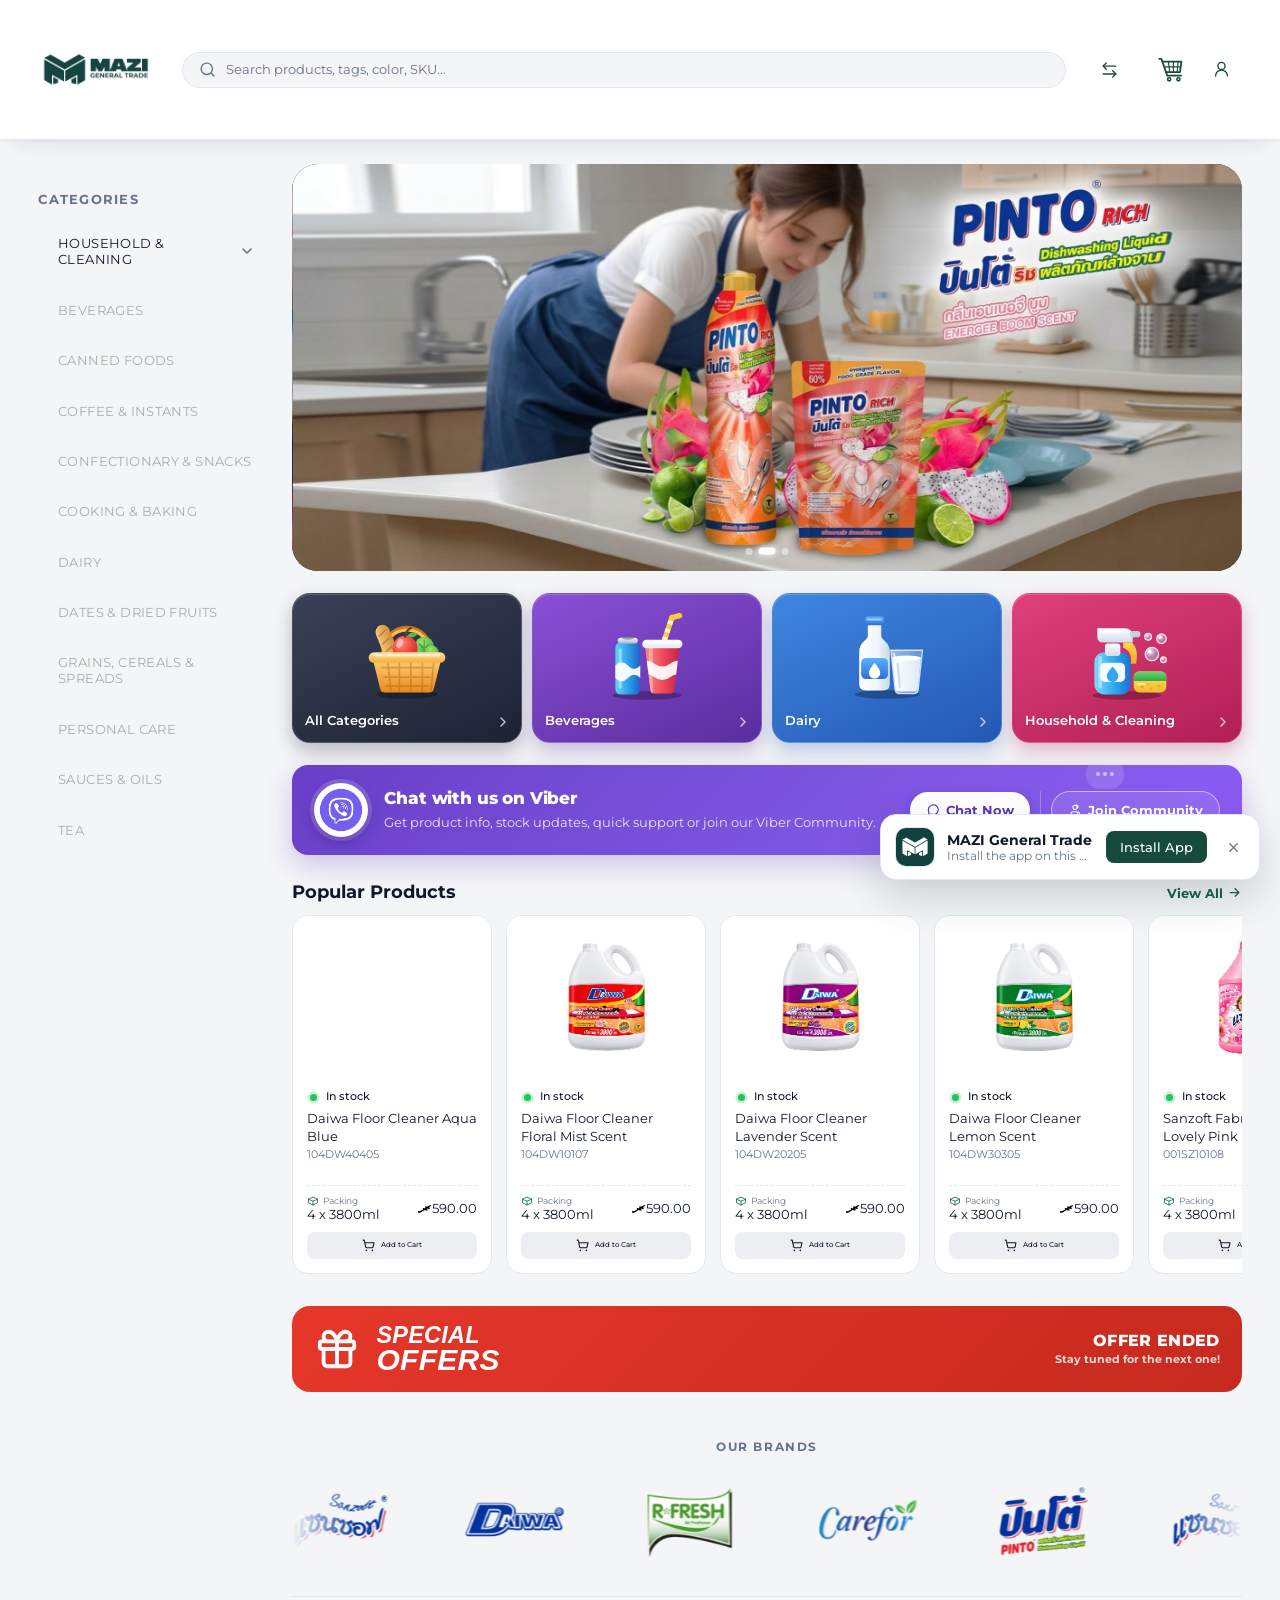
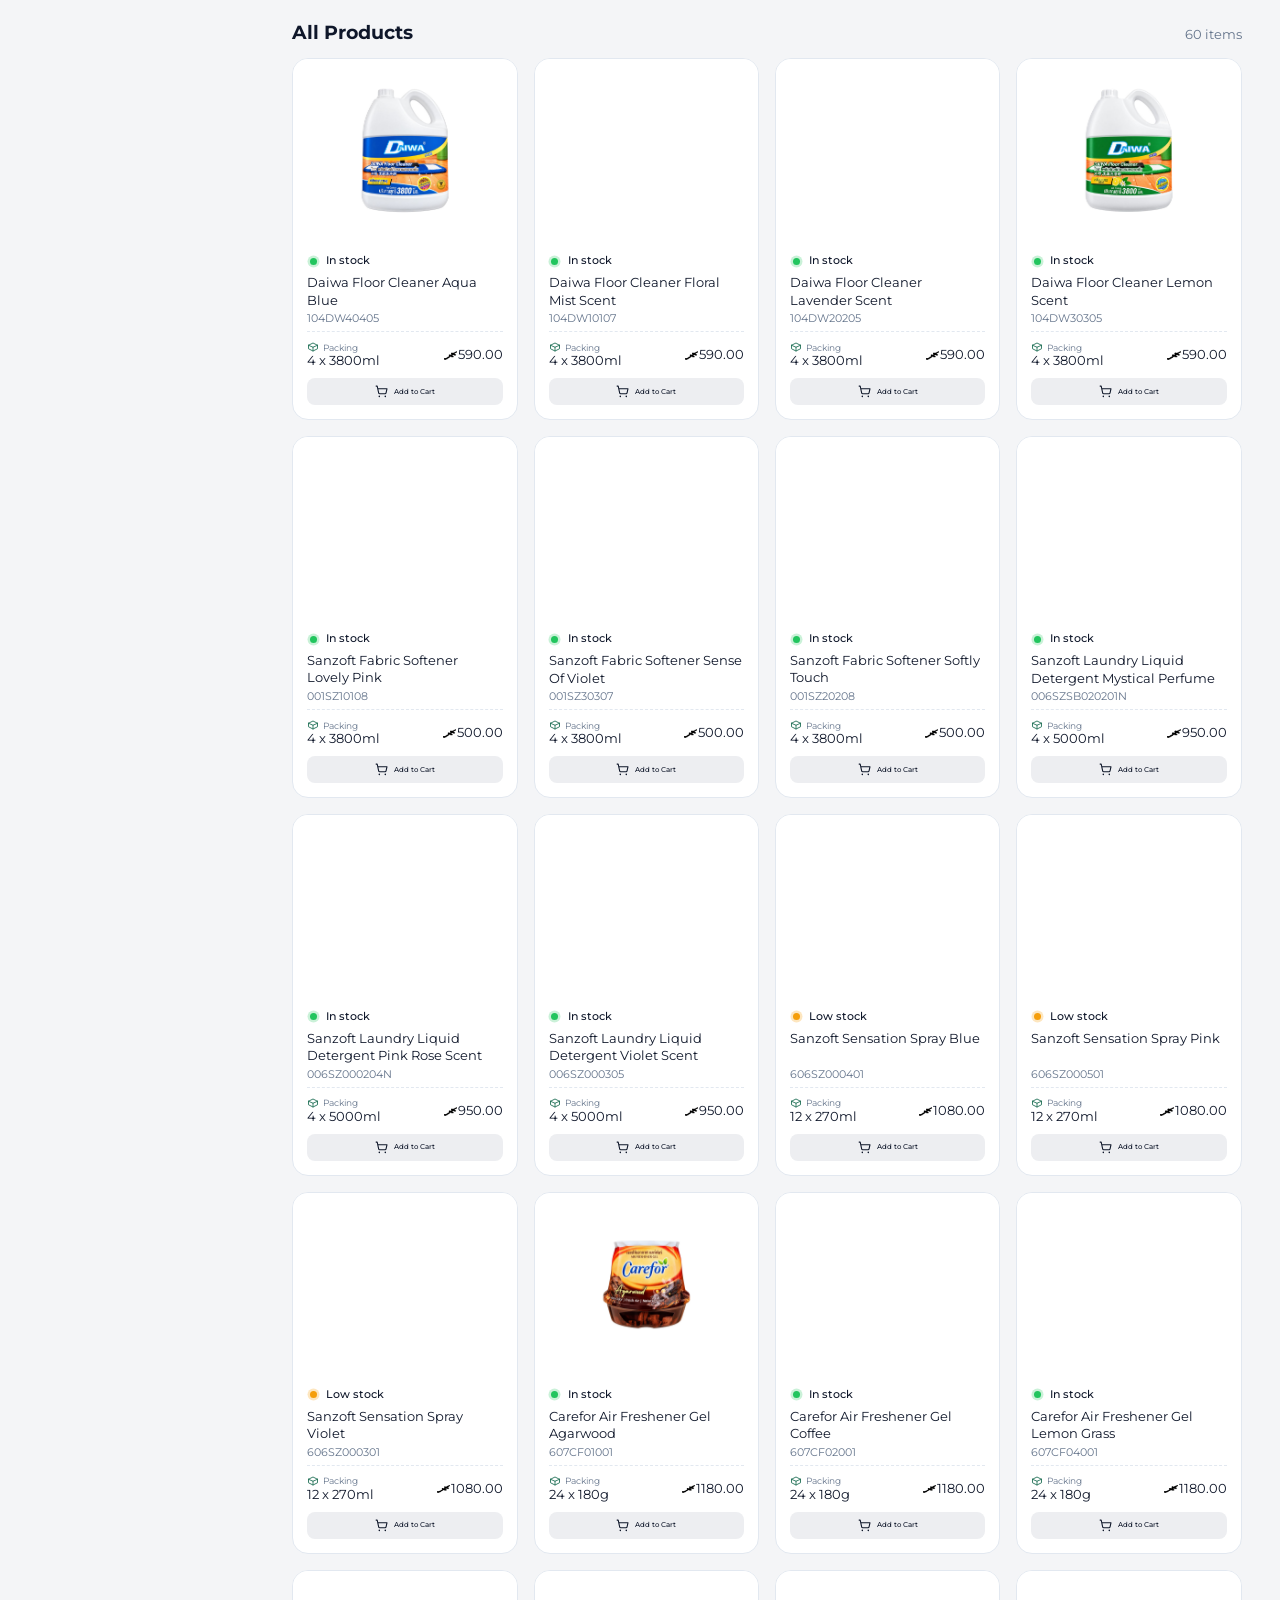
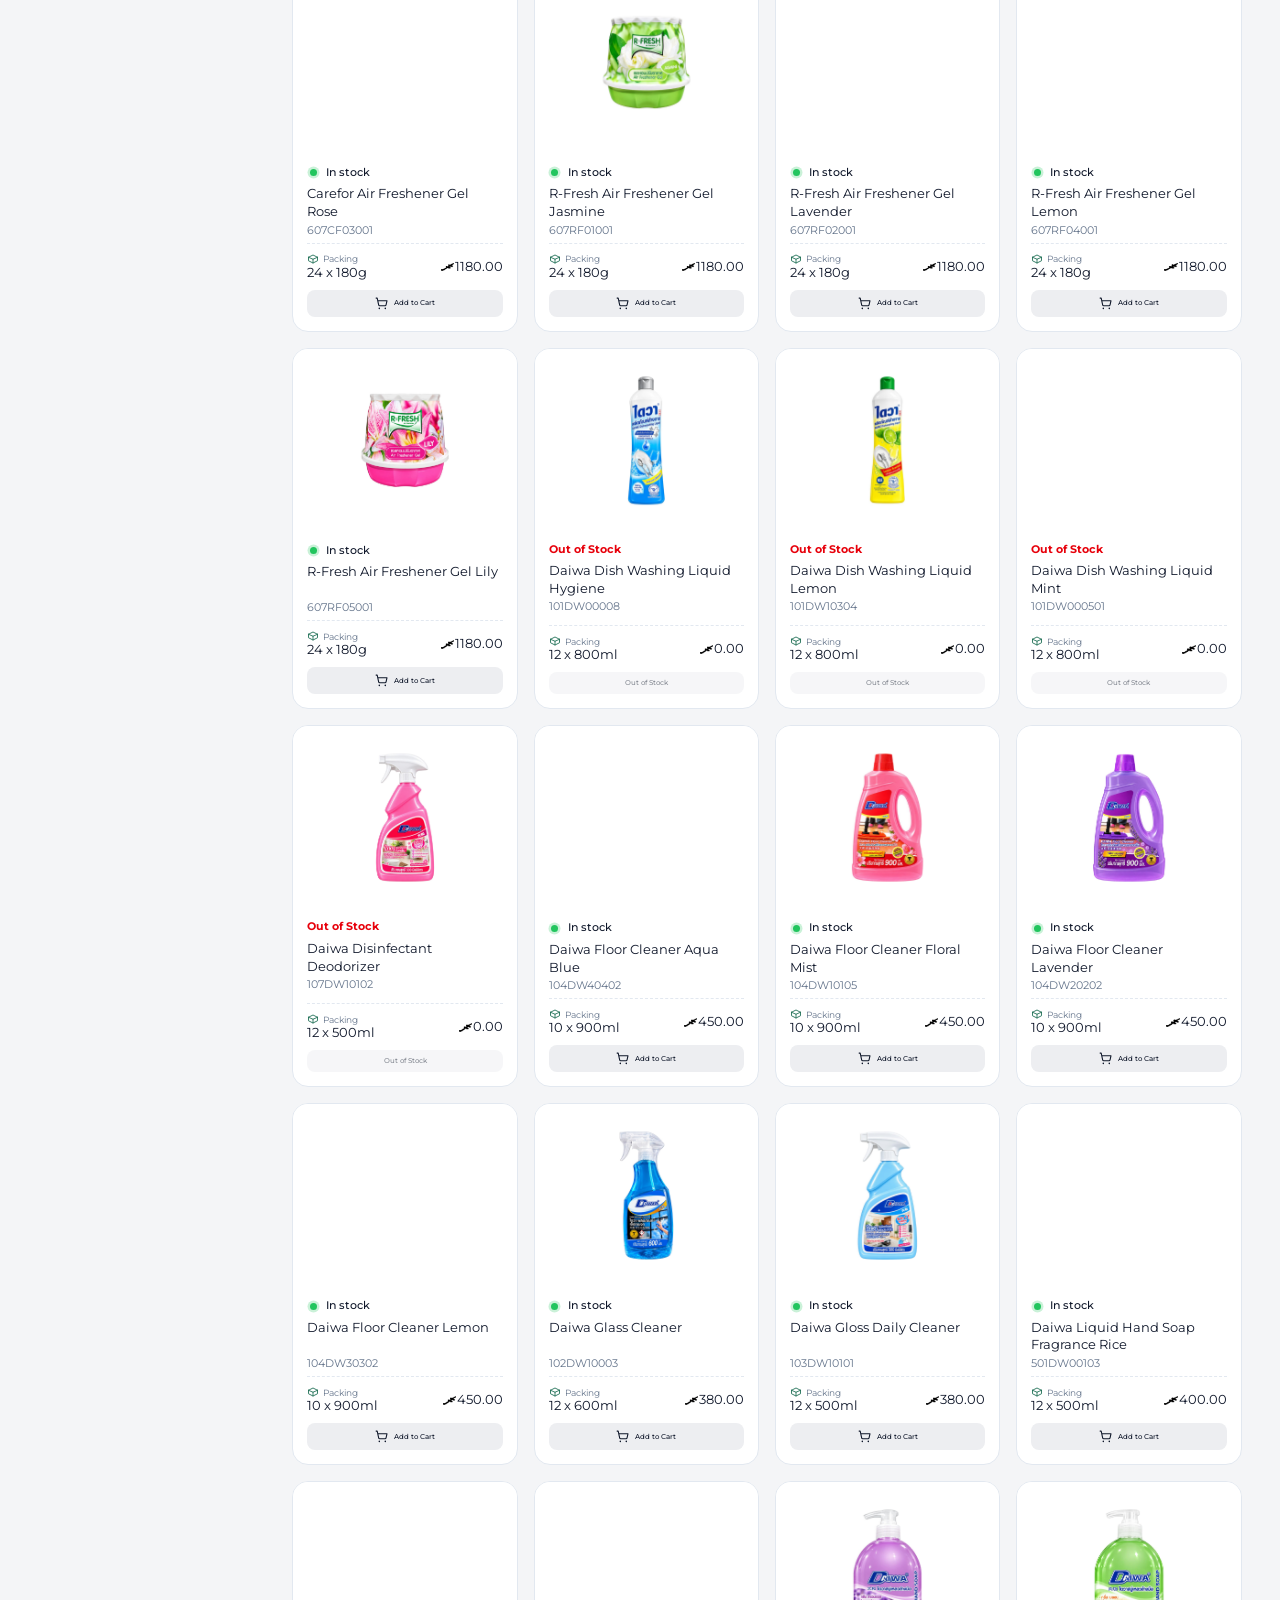
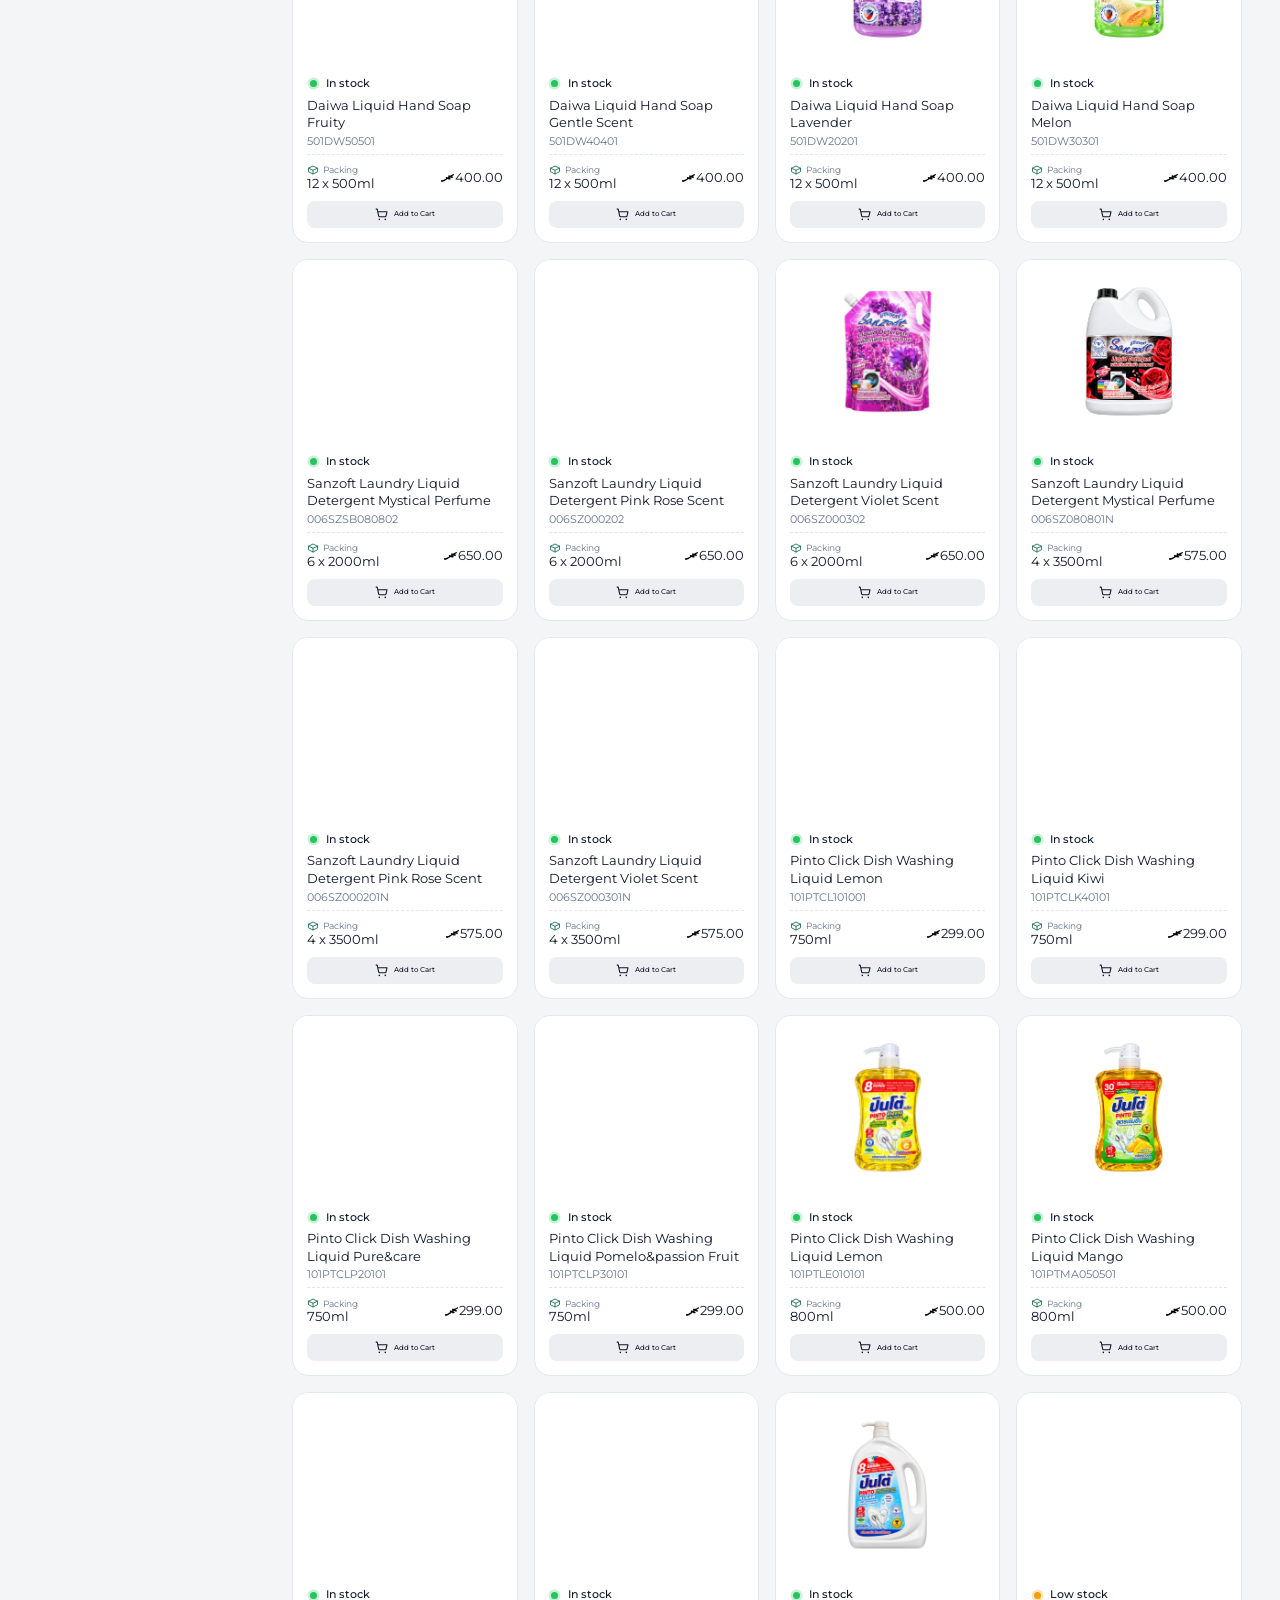
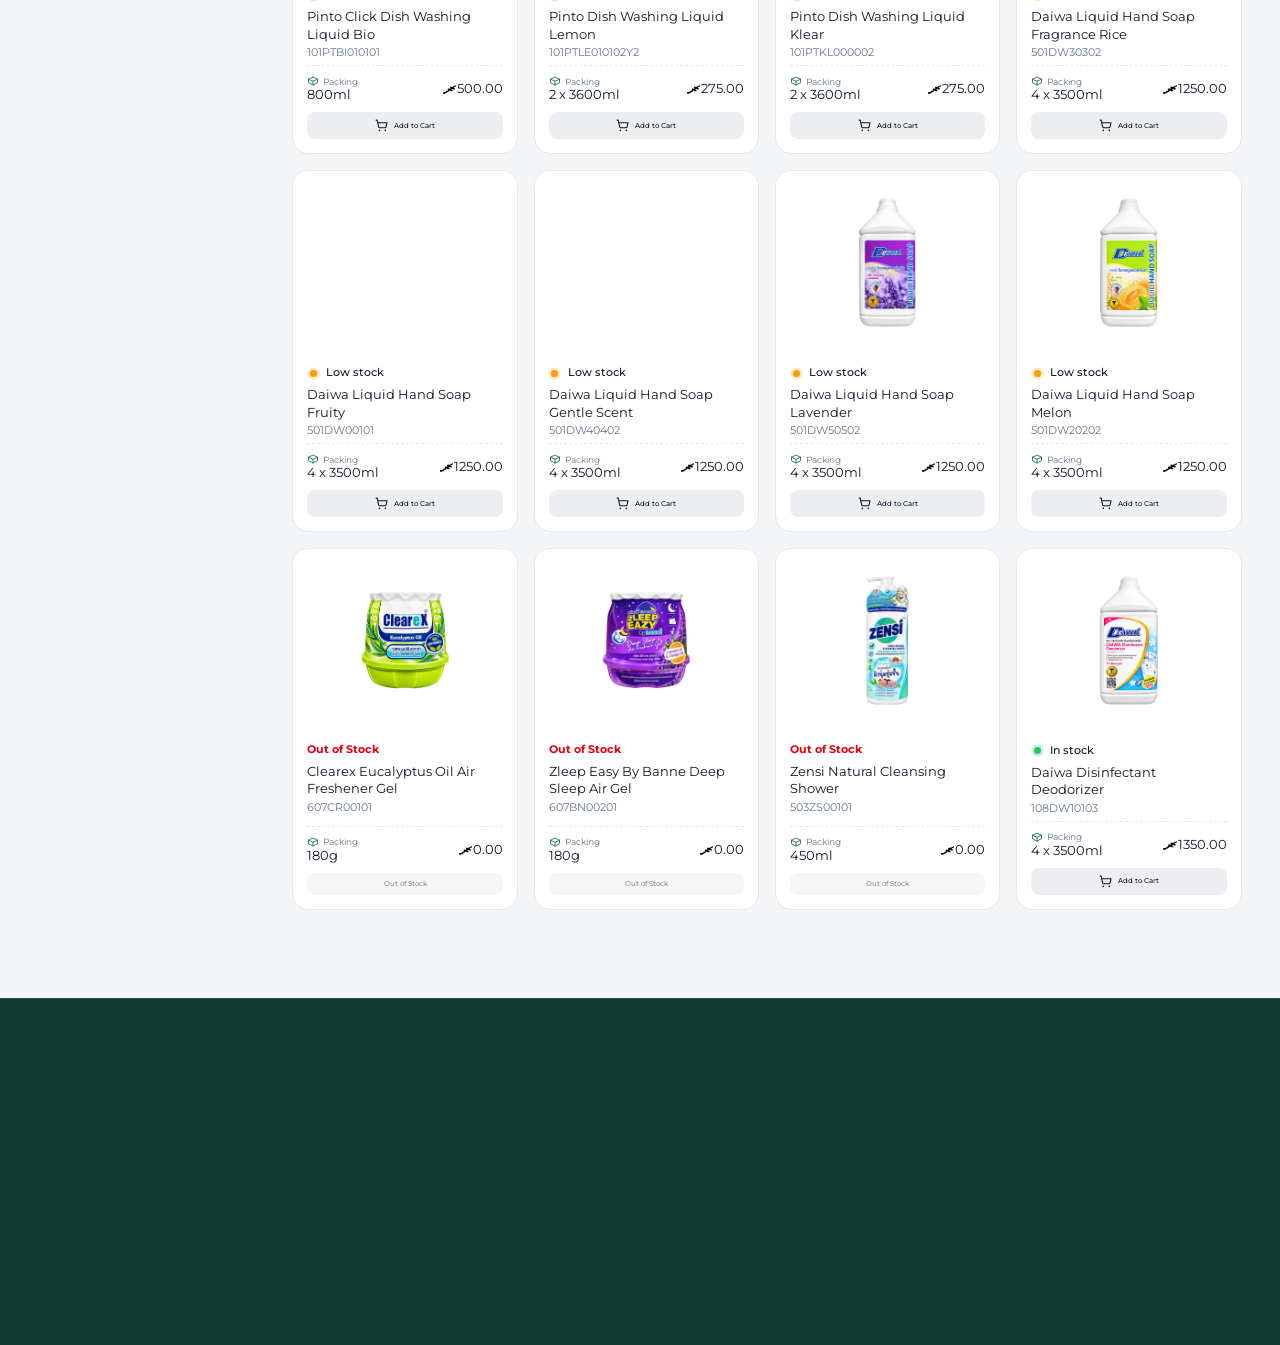
==== commit 1f512831: "Add files via upload" ====
--- a/index.html
+++ b/index.html
@@ -2,6 +2,7 @@
 <html lang="en">
 <head>
 <meta charset="UTF-8">
+<meta name="facebook-domain-verification" content="zn8kwytw6m505rvgi29mb2znsrduva" />
 <script>
 /* If a Google sign-in that was started from the STAFF page (/admin) comes back here
    (Supabase falls back to the site root when /admin is not in its Redirect URLs),
--- a/style.css
+++ b/style.css
@@ -8492,12 +8492,7 @@
 .mobile-menu-body{scrollbar-width:none;-ms-overflow-style:none;}
 .mobile-menu-body::-webkit-scrollbar{display:none;width:0;height:0;}
 
-/* Category view: only search + brands + the product list (home promos hidden). */
-body.cat-view #hero,
-body.cat-view #quickCats,
-body.cat-view #homeViberCta,
-body.cat-view #popularProductsSection,
-body.cat-view #flashSale{display:none !important;}
+/* Category view: the home promos (hero, special offers, popular, etc.) stay visible on top. */
 
 /* Categories sidebar: visible thin scrollbar on the LEFT side.
    direction:rtl on the scroll container moves the scrollbar left; the list
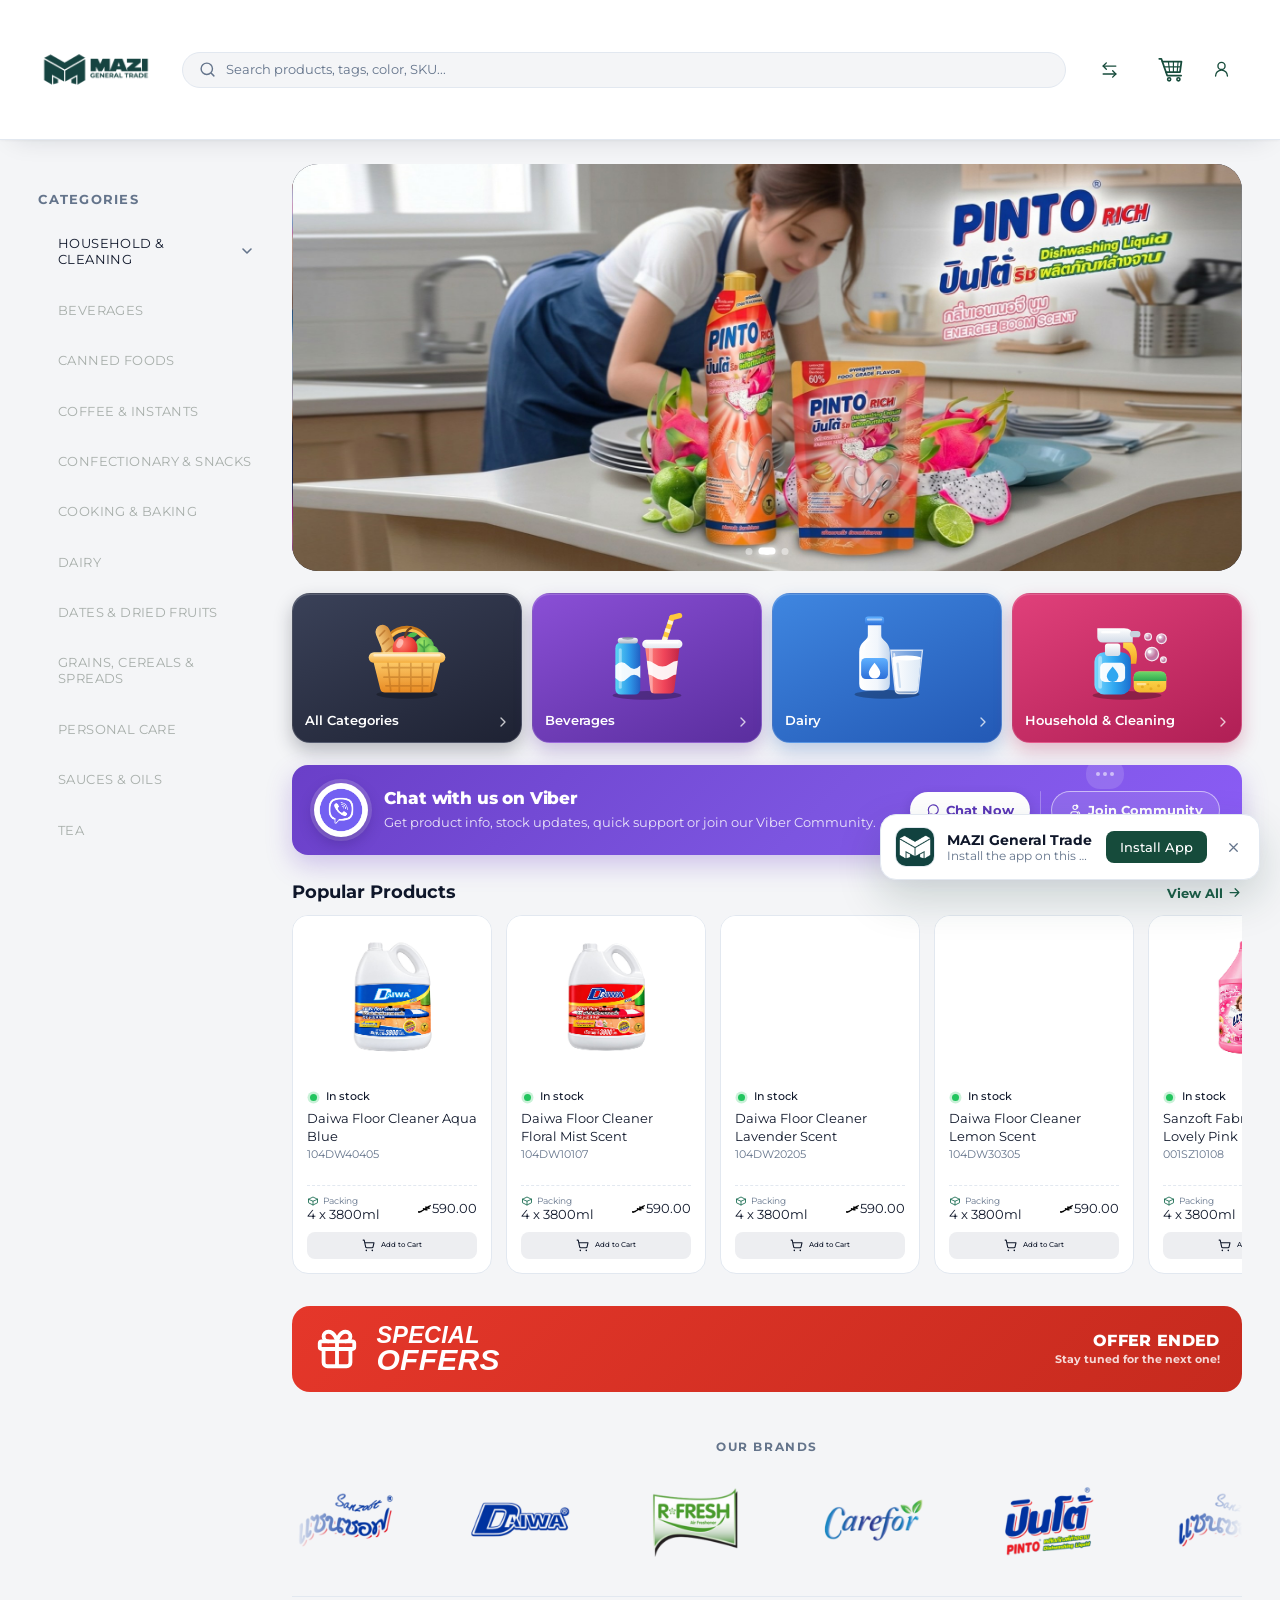
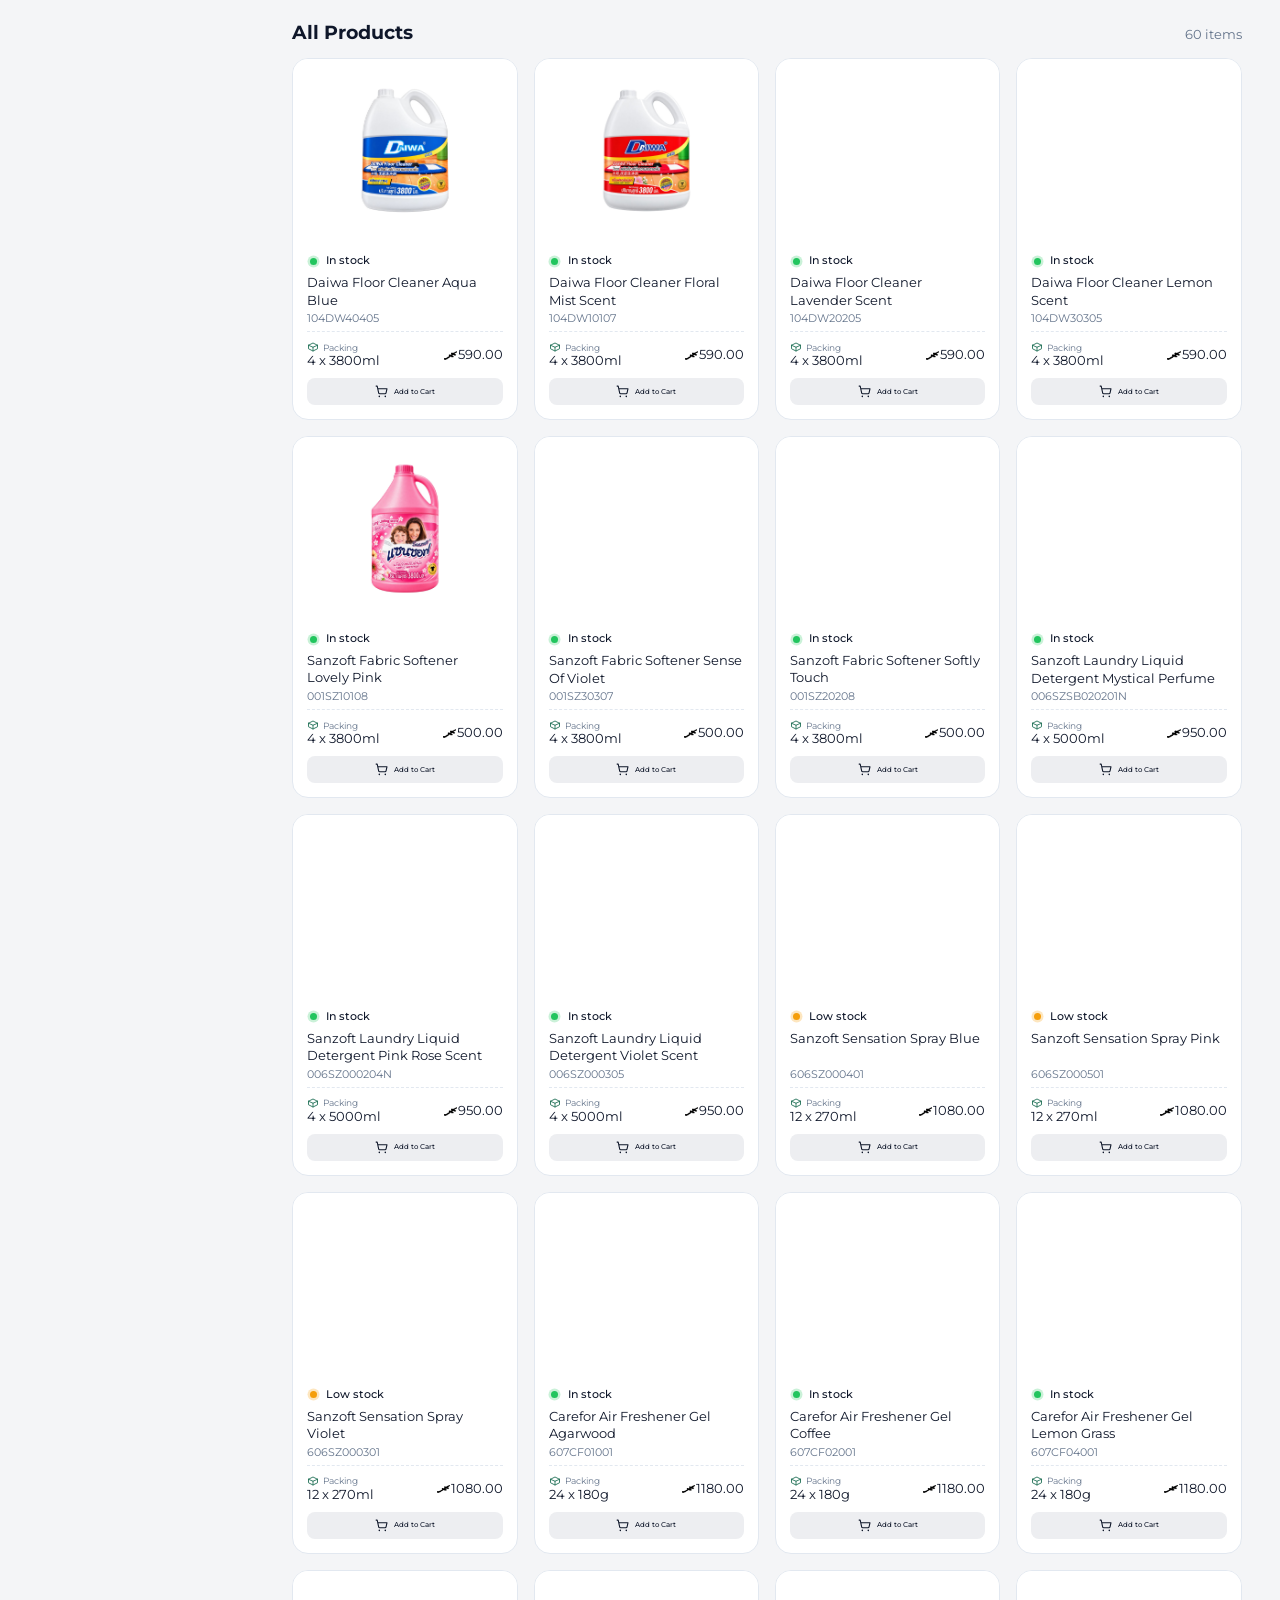
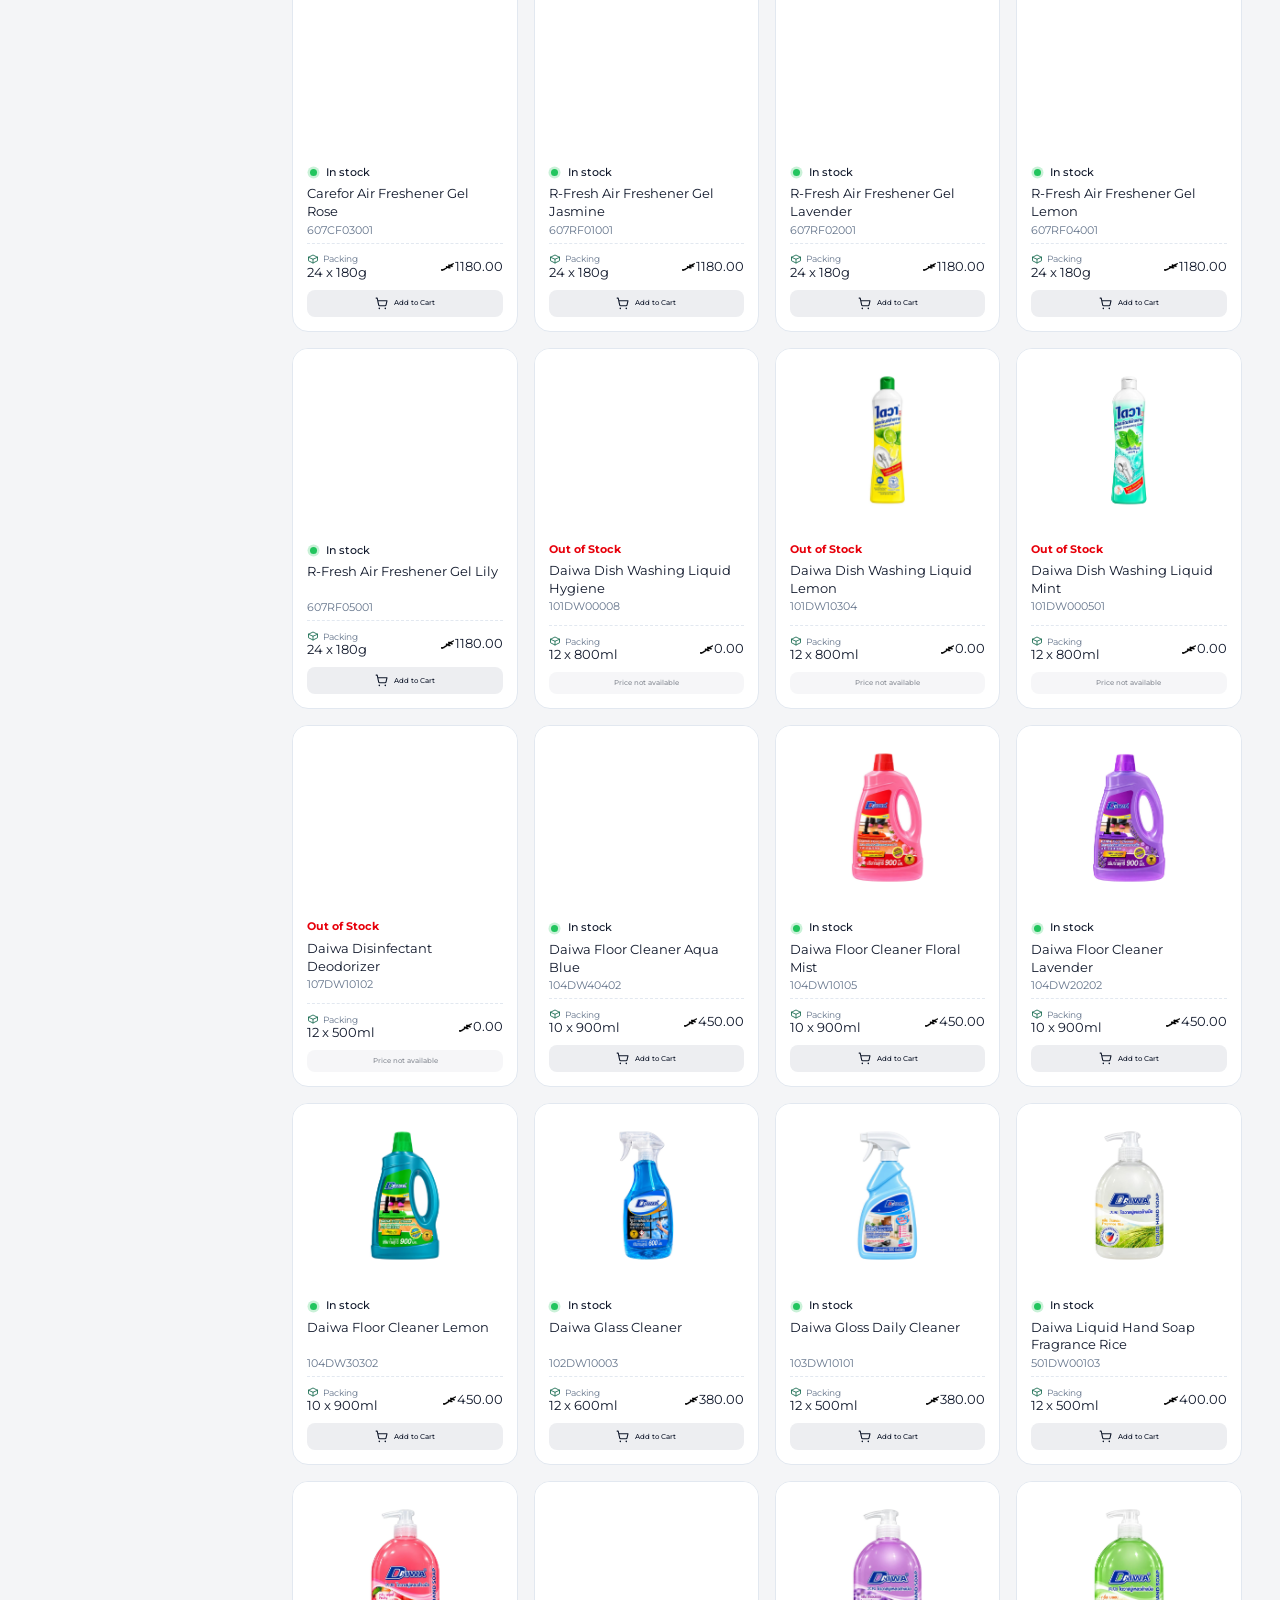
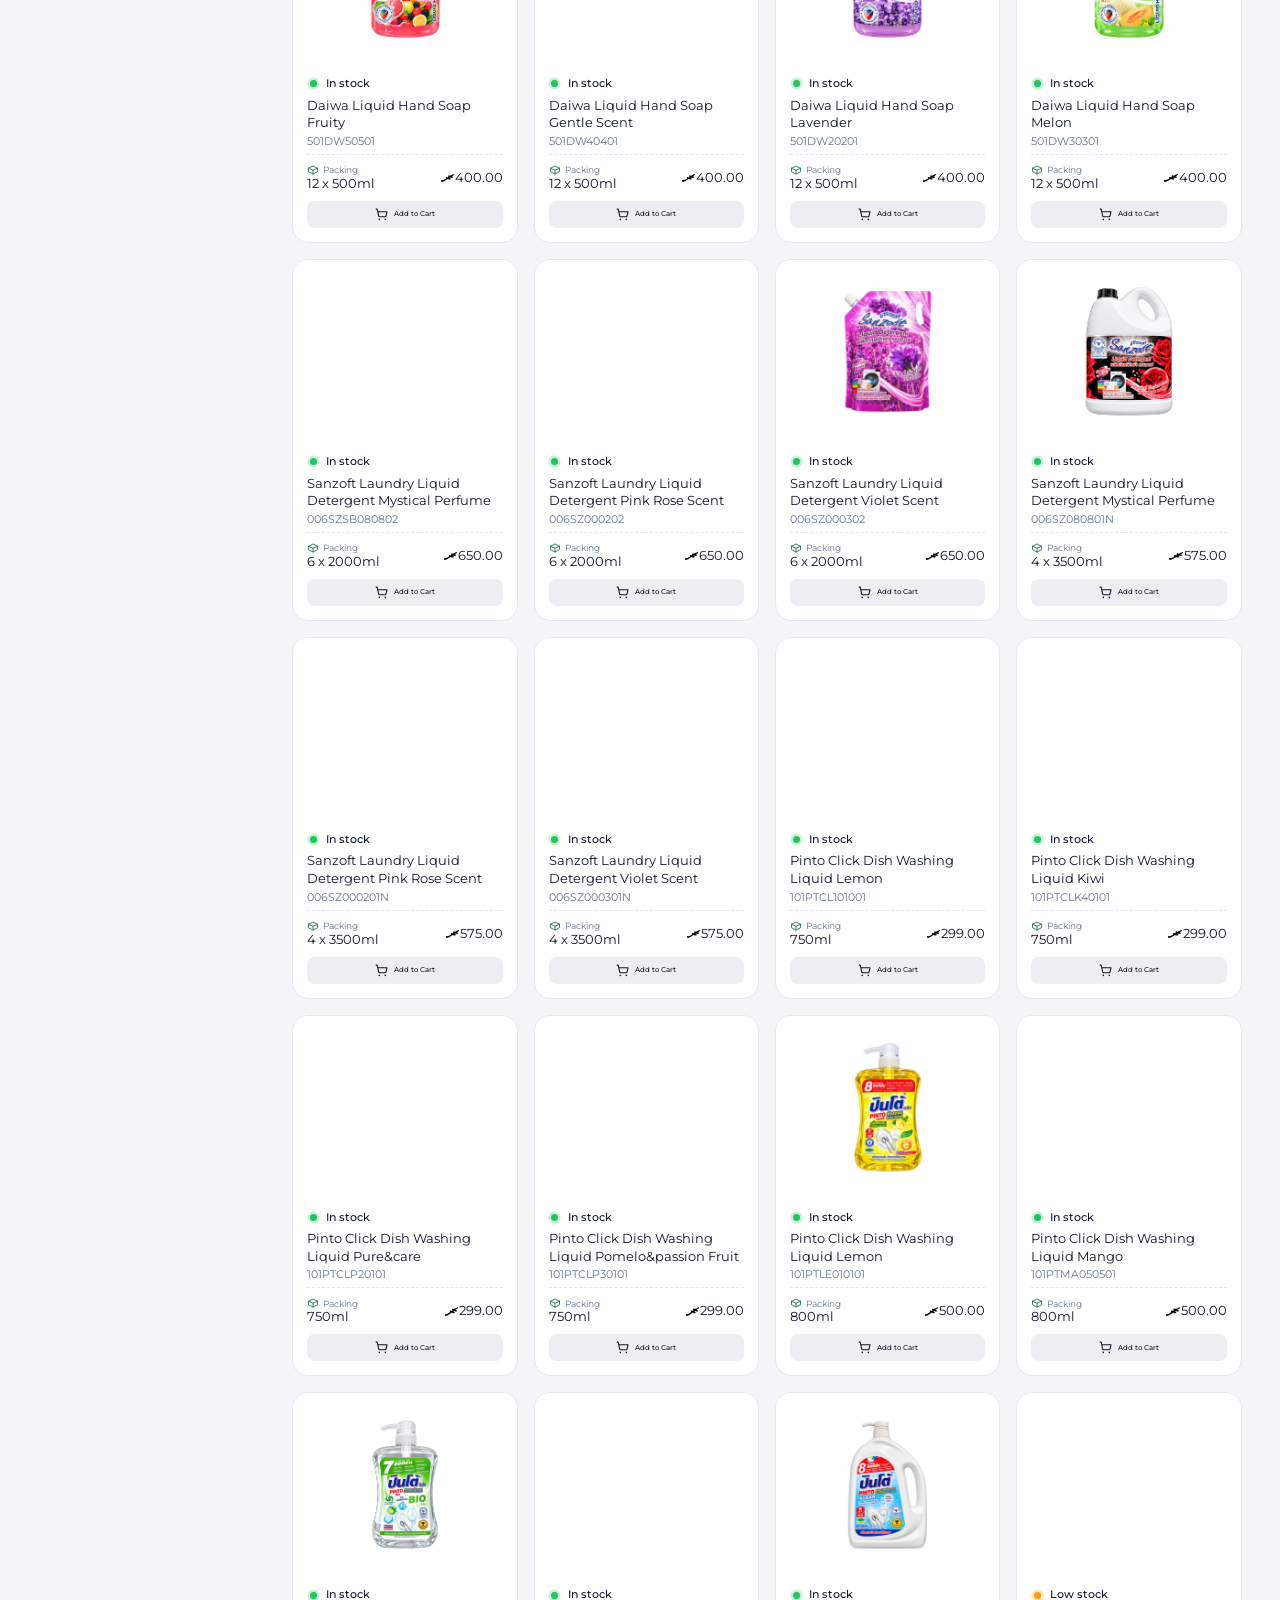
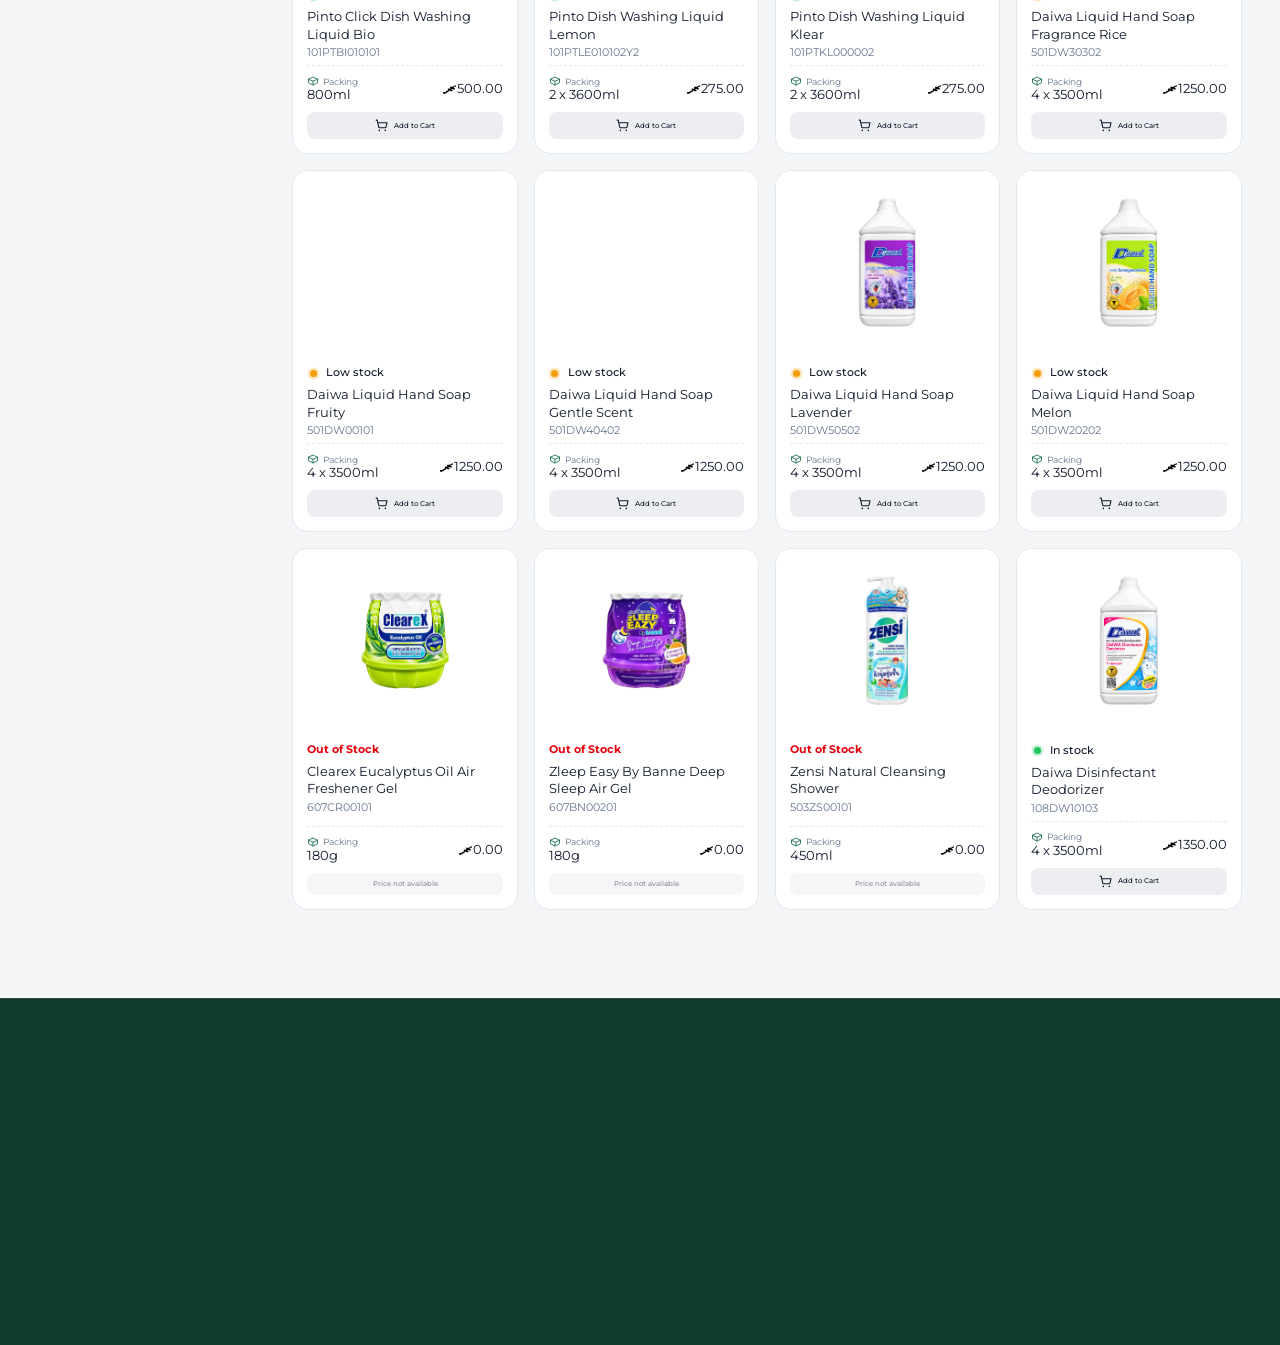
==== commit 73b65f6e: "Add files via upload" ====
--- a/index.html
+++ b/index.html
@@ -25,10 +25,51 @@
 
 <meta name="viewport" content="width=device-width, initial-scale=1.0">
 <title>MGT - Online Store</title>
-<link rel="icon" type="image/png" sizes="32x32" href="img/favicon-32.png">
-<link rel="icon" type="image/png" sizes="16x16" href="img/favicon-16.png">
-<link rel="shortcut icon" href="favicon.ico">
-<link rel="apple-touch-icon" sizes="180x180" href="img/apple-touch-icon.png">
+<link rel="icon" type="image/svg+xml" sizes="any" href="img/favicon.svg?v=3">
+<link rel="icon" type="image/png" sizes="48x48" href="img/favicon-48.png?v=3">
+<link rel="icon" type="image/png" sizes="32x32" href="img/favicon-32.png?v=3">
+<link rel="icon" type="image/png" sizes="16x16" href="img/favicon-16.png?v=3">
+<link rel="shortcut icon" href="favicon.ico?v=3">
+<link rel="apple-touch-icon" sizes="180x180" href="img/apple-touch-icon.png?v=3">
+<!-- iOS launch screen: same logo/background as the in-app loader (light + dark) -->
+<link rel="apple-touch-startup-image" media="(device-width: 440px) and (device-height: 956px) and (-webkit-device-pixel-ratio: 3) and (orientation: portrait) and (prefers-color-scheme: light)" href="img/splash/1320x2868-light.png">
+<link rel="apple-touch-startup-image" media="(device-width: 440px) and (device-height: 956px) and (-webkit-device-pixel-ratio: 3) and (orientation: portrait) and (prefers-color-scheme: dark)" href="img/splash/1320x2868-dark.png">
+<link rel="apple-touch-startup-image" media="(device-width: 402px) and (device-height: 874px) and (-webkit-device-pixel-ratio: 3) and (orientation: portrait) and (prefers-color-scheme: light)" href="img/splash/1206x2622-light.png">
+<link rel="apple-touch-startup-image" media="(device-width: 402px) and (device-height: 874px) and (-webkit-device-pixel-ratio: 3) and (orientation: portrait) and (prefers-color-scheme: dark)" href="img/splash/1206x2622-dark.png">
+<link rel="apple-touch-startup-image" media="(device-width: 420px) and (device-height: 912px) and (-webkit-device-pixel-ratio: 3) and (orientation: portrait) and (prefers-color-scheme: light)" href="img/splash/1260x2736-light.png">
+<link rel="apple-touch-startup-image" media="(device-width: 420px) and (device-height: 912px) and (-webkit-device-pixel-ratio: 3) and (orientation: portrait) and (prefers-color-scheme: dark)" href="img/splash/1260x2736-dark.png">
+<link rel="apple-touch-startup-image" media="(device-width: 430px) and (device-height: 932px) and (-webkit-device-pixel-ratio: 3) and (orientation: portrait) and (prefers-color-scheme: light)" href="img/splash/1290x2796-light.png">
+<link rel="apple-touch-startup-image" media="(device-width: 430px) and (device-height: 932px) and (-webkit-device-pixel-ratio: 3) and (orientation: portrait) and (prefers-color-scheme: dark)" href="img/splash/1290x2796-dark.png">
+<link rel="apple-touch-startup-image" media="(device-width: 393px) and (device-height: 852px) and (-webkit-device-pixel-ratio: 3) and (orientation: portrait) and (prefers-color-scheme: light)" href="img/splash/1179x2556-light.png">
+<link rel="apple-touch-startup-image" media="(device-width: 393px) and (device-height: 852px) and (-webkit-device-pixel-ratio: 3) and (orientation: portrait) and (prefers-color-scheme: dark)" href="img/splash/1179x2556-dark.png">
+<link rel="apple-touch-startup-image" media="(device-width: 428px) and (device-height: 926px) and (-webkit-device-pixel-ratio: 3) and (orientation: portrait) and (prefers-color-scheme: light)" href="img/splash/1284x2778-light.png">
+<link rel="apple-touch-startup-image" media="(device-width: 428px) and (device-height: 926px) and (-webkit-device-pixel-ratio: 3) and (orientation: portrait) and (prefers-color-scheme: dark)" href="img/splash/1284x2778-dark.png">
+<link rel="apple-touch-startup-image" media="(device-width: 390px) and (device-height: 844px) and (-webkit-device-pixel-ratio: 3) and (orientation: portrait) and (prefers-color-scheme: light)" href="img/splash/1170x2532-light.png">
+<link rel="apple-touch-startup-image" media="(device-width: 390px) and (device-height: 844px) and (-webkit-device-pixel-ratio: 3) and (orientation: portrait) and (prefers-color-scheme: dark)" href="img/splash/1170x2532-dark.png">
+<link rel="apple-touch-startup-image" media="(device-width: 375px) and (device-height: 812px) and (-webkit-device-pixel-ratio: 3) and (orientation: portrait) and (prefers-color-scheme: light)" href="img/splash/1125x2436-light.png">
+<link rel="apple-touch-startup-image" media="(device-width: 375px) and (device-height: 812px) and (-webkit-device-pixel-ratio: 3) and (orientation: portrait) and (prefers-color-scheme: dark)" href="img/splash/1125x2436-dark.png">
+<link rel="apple-touch-startup-image" media="(device-width: 414px) and (device-height: 896px) and (-webkit-device-pixel-ratio: 3) and (orientation: portrait) and (prefers-color-scheme: light)" href="img/splash/1242x2688-light.png">
+<link rel="apple-touch-startup-image" media="(device-width: 414px) and (device-height: 896px) and (-webkit-device-pixel-ratio: 3) and (orientation: portrait) and (prefers-color-scheme: dark)" href="img/splash/1242x2688-dark.png">
+<link rel="apple-touch-startup-image" media="(device-width: 414px) and (device-height: 896px) and (-webkit-device-pixel-ratio: 2) and (orientation: portrait) and (prefers-color-scheme: light)" href="img/splash/828x1792-light.png">
+<link rel="apple-touch-startup-image" media="(device-width: 414px) and (device-height: 896px) and (-webkit-device-pixel-ratio: 2) and (orientation: portrait) and (prefers-color-scheme: dark)" href="img/splash/828x1792-dark.png">
+<link rel="apple-touch-startup-image" media="(device-width: 414px) and (device-height: 736px) and (-webkit-device-pixel-ratio: 3) and (orientation: portrait) and (prefers-color-scheme: light)" href="img/splash/1242x2208-light.png">
+<link rel="apple-touch-startup-image" media="(device-width: 414px) and (device-height: 736px) and (-webkit-device-pixel-ratio: 3) and (orientation: portrait) and (prefers-color-scheme: dark)" href="img/splash/1242x2208-dark.png">
+<link rel="apple-touch-startup-image" media="(device-width: 375px) and (device-height: 667px) and (-webkit-device-pixel-ratio: 2) and (orientation: portrait) and (prefers-color-scheme: light)" href="img/splash/750x1334-light.png">
+<link rel="apple-touch-startup-image" media="(device-width: 375px) and (device-height: 667px) and (-webkit-device-pixel-ratio: 2) and (orientation: portrait) and (prefers-color-scheme: dark)" href="img/splash/750x1334-dark.png">
+<link rel="apple-touch-startup-image" media="(device-width: 320px) and (device-height: 568px) and (-webkit-device-pixel-ratio: 2) and (orientation: portrait) and (prefers-color-scheme: light)" href="img/splash/640x1136-light.png">
+<link rel="apple-touch-startup-image" media="(device-width: 320px) and (device-height: 568px) and (-webkit-device-pixel-ratio: 2) and (orientation: portrait) and (prefers-color-scheme: dark)" href="img/splash/640x1136-dark.png">
+<link rel="apple-touch-startup-image" media="(device-width: 1024px) and (device-height: 1366px) and (-webkit-device-pixel-ratio: 2) and (orientation: portrait) and (prefers-color-scheme: light)" href="img/splash/2048x2732-light.png">
+<link rel="apple-touch-startup-image" media="(device-width: 1024px) and (device-height: 1366px) and (-webkit-device-pixel-ratio: 2) and (orientation: portrait) and (prefers-color-scheme: dark)" href="img/splash/2048x2732-dark.png">
+<link rel="apple-touch-startup-image" media="(device-width: 834px) and (device-height: 1194px) and (-webkit-device-pixel-ratio: 2) and (orientation: portrait) and (prefers-color-scheme: light)" href="img/splash/1668x2388-light.png">
+<link rel="apple-touch-startup-image" media="(device-width: 834px) and (device-height: 1194px) and (-webkit-device-pixel-ratio: 2) and (orientation: portrait) and (prefers-color-scheme: dark)" href="img/splash/1668x2388-dark.png">
+<link rel="apple-touch-startup-image" media="(device-width: 834px) and (device-height: 1112px) and (-webkit-device-pixel-ratio: 2) and (orientation: portrait) and (prefers-color-scheme: light)" href="img/splash/1668x2224-light.png">
+<link rel="apple-touch-startup-image" media="(device-width: 834px) and (device-height: 1112px) and (-webkit-device-pixel-ratio: 2) and (orientation: portrait) and (prefers-color-scheme: dark)" href="img/splash/1668x2224-dark.png">
+<link rel="apple-touch-startup-image" media="(device-width: 820px) and (device-height: 1180px) and (-webkit-device-pixel-ratio: 2) and (orientation: portrait) and (prefers-color-scheme: light)" href="img/splash/1640x2360-light.png">
+<link rel="apple-touch-startup-image" media="(device-width: 820px) and (device-height: 1180px) and (-webkit-device-pixel-ratio: 2) and (orientation: portrait) and (prefers-color-scheme: dark)" href="img/splash/1640x2360-dark.png">
+<link rel="apple-touch-startup-image" media="(device-width: 768px) and (device-height: 1024px) and (-webkit-device-pixel-ratio: 2) and (orientation: portrait) and (prefers-color-scheme: light)" href="img/splash/1536x2048-light.png">
+<link rel="apple-touch-startup-image" media="(device-width: 768px) and (device-height: 1024px) and (-webkit-device-pixel-ratio: 2) and (orientation: portrait) and (prefers-color-scheme: dark)" href="img/splash/1536x2048-dark.png">
+<link rel="apple-touch-startup-image" media="(device-width: 744px) and (device-height: 1133px) and (-webkit-device-pixel-ratio: 2) and (orientation: portrait) and (prefers-color-scheme: light)" href="img/splash/1488x2266-light.png">
+<link rel="apple-touch-startup-image" media="(device-width: 744px) and (device-height: 1133px) and (-webkit-device-pixel-ratio: 2) and (orientation: portrait) and (prefers-color-scheme: dark)" href="img/splash/1488x2266-dark.png">
 <link rel="manifest" href="manifest.json">
 <script src="install-prompt.js" defer></script>
 <meta name="theme-color" content="#164B3B">
--- a/style.css
+++ b/style.css
@@ -8676,3 +8676,18 @@
 }
 html #onboardModal .ob-skip-btn:hover:not(:disabled){background:var(--ui-btn-bg-h);}
 html #onboardModal .ob-skip-btn:disabled{opacity:.6;cursor:default;}
+
+/* ============ New Arrival badge (text + colour set by Super Admin in Settings) ============ */
+:root{ --new-badge-bg:#D92D20; }
+.new-badge{
+  position:absolute; top:10px; left:10px; z-index:3;
+  display:inline-flex; align-items:center;
+  padding:4px 10px; border-radius:999px;
+  background:var(--new-badge-bg); color:#fff;
+  font-size:11px; font-weight:800; letter-spacing:.04em; text-transform:uppercase; line-height:1.2;
+  box-shadow:0 2px 8px rgba(0,0,0,.18);
+  pointer-events:none; max-width:calc(100% - 20px); white-space:nowrap; overflow:hidden; text-overflow:ellipsis;
+}
+.pd-media .new-badge{ top:14px; left:14px; font-size:12px; padding:5px 12px; }
+/* items with no price can be seen but not bought */
+.card-add.card-add-noprice{ cursor:not-allowed; opacity:.75; }
